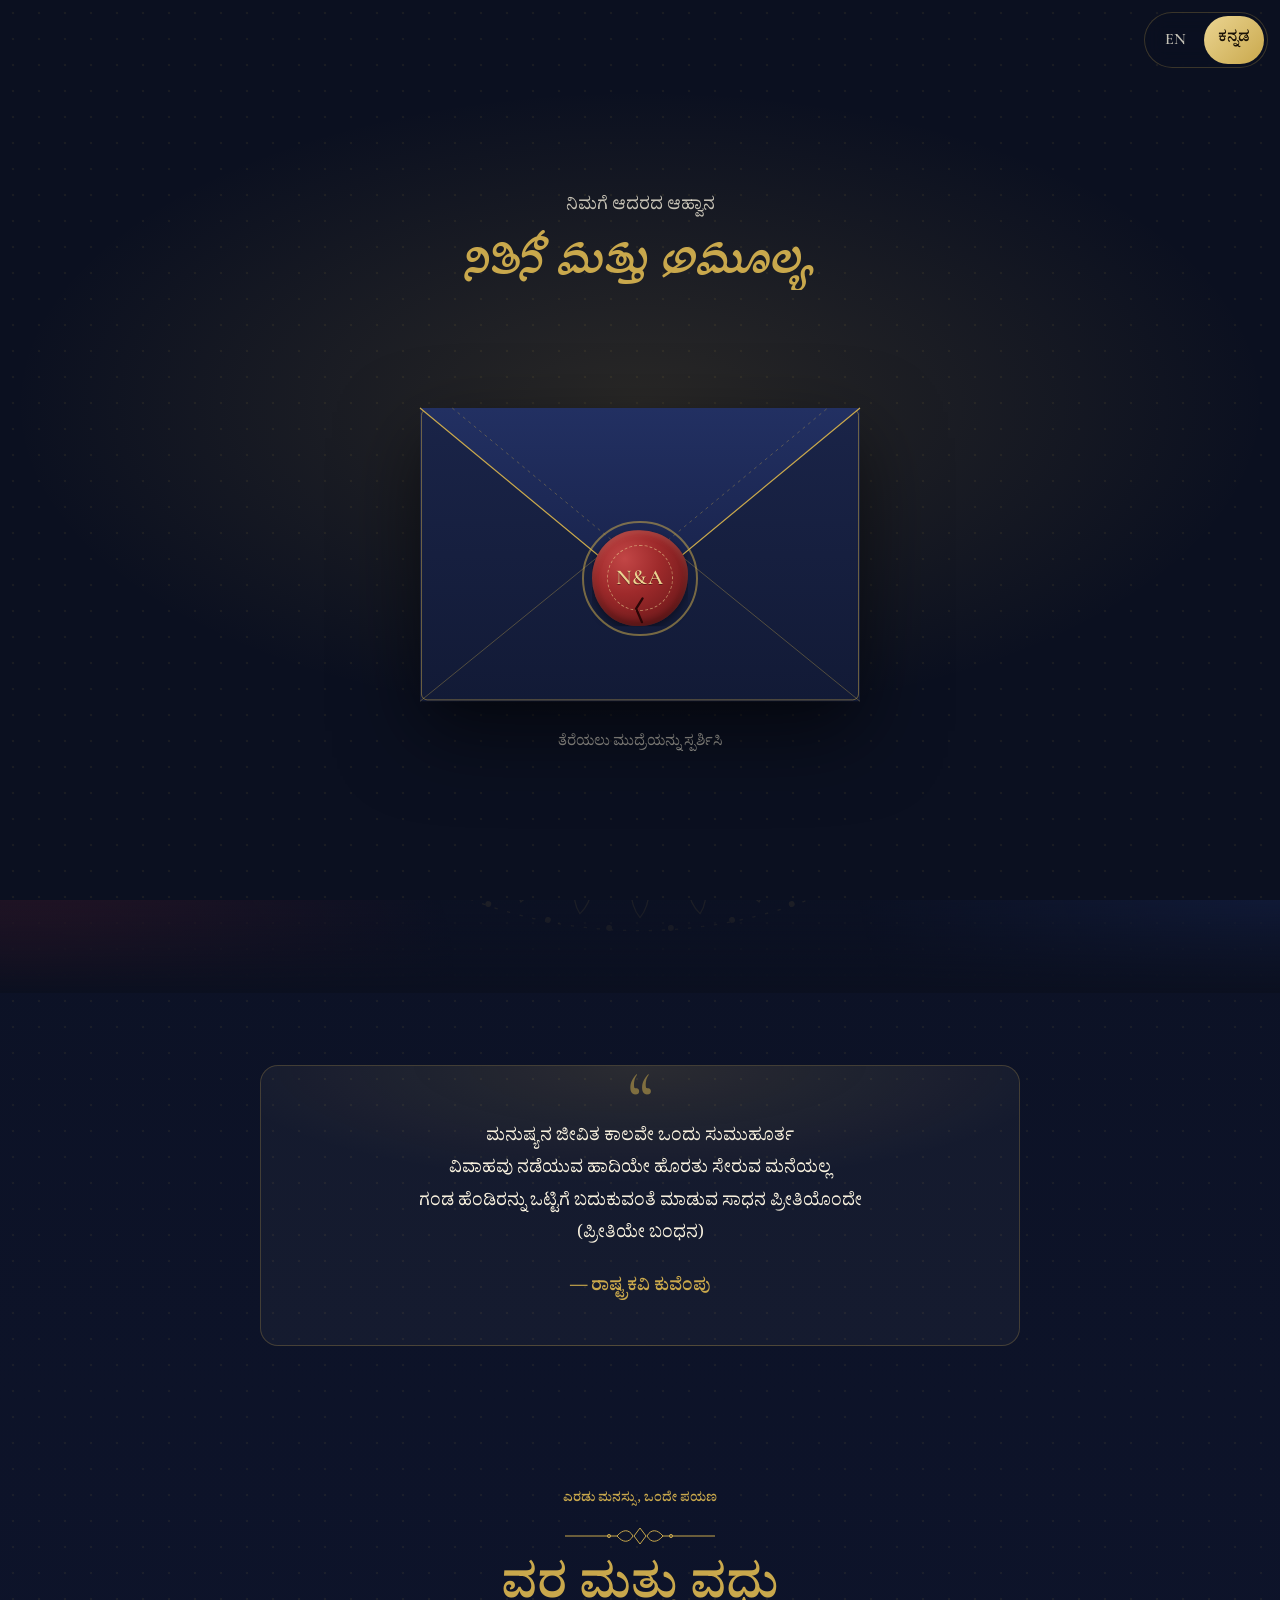
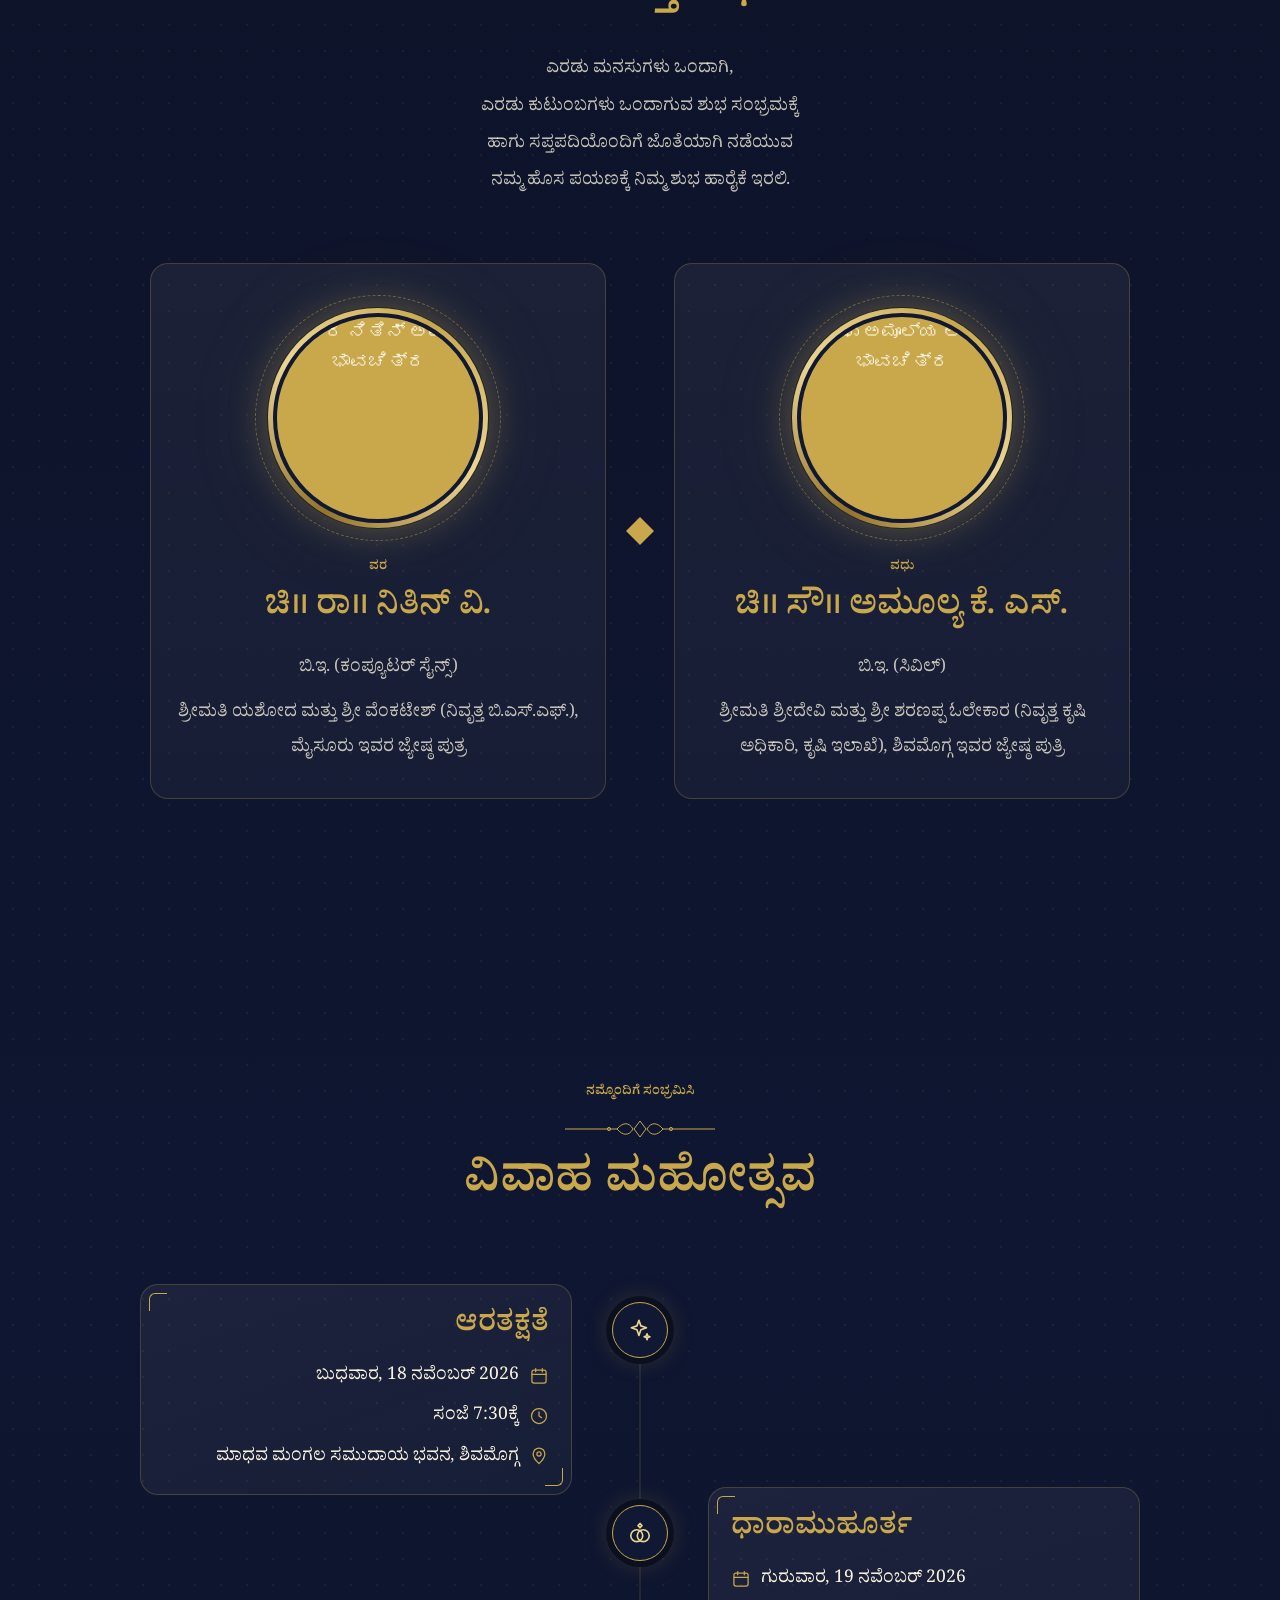
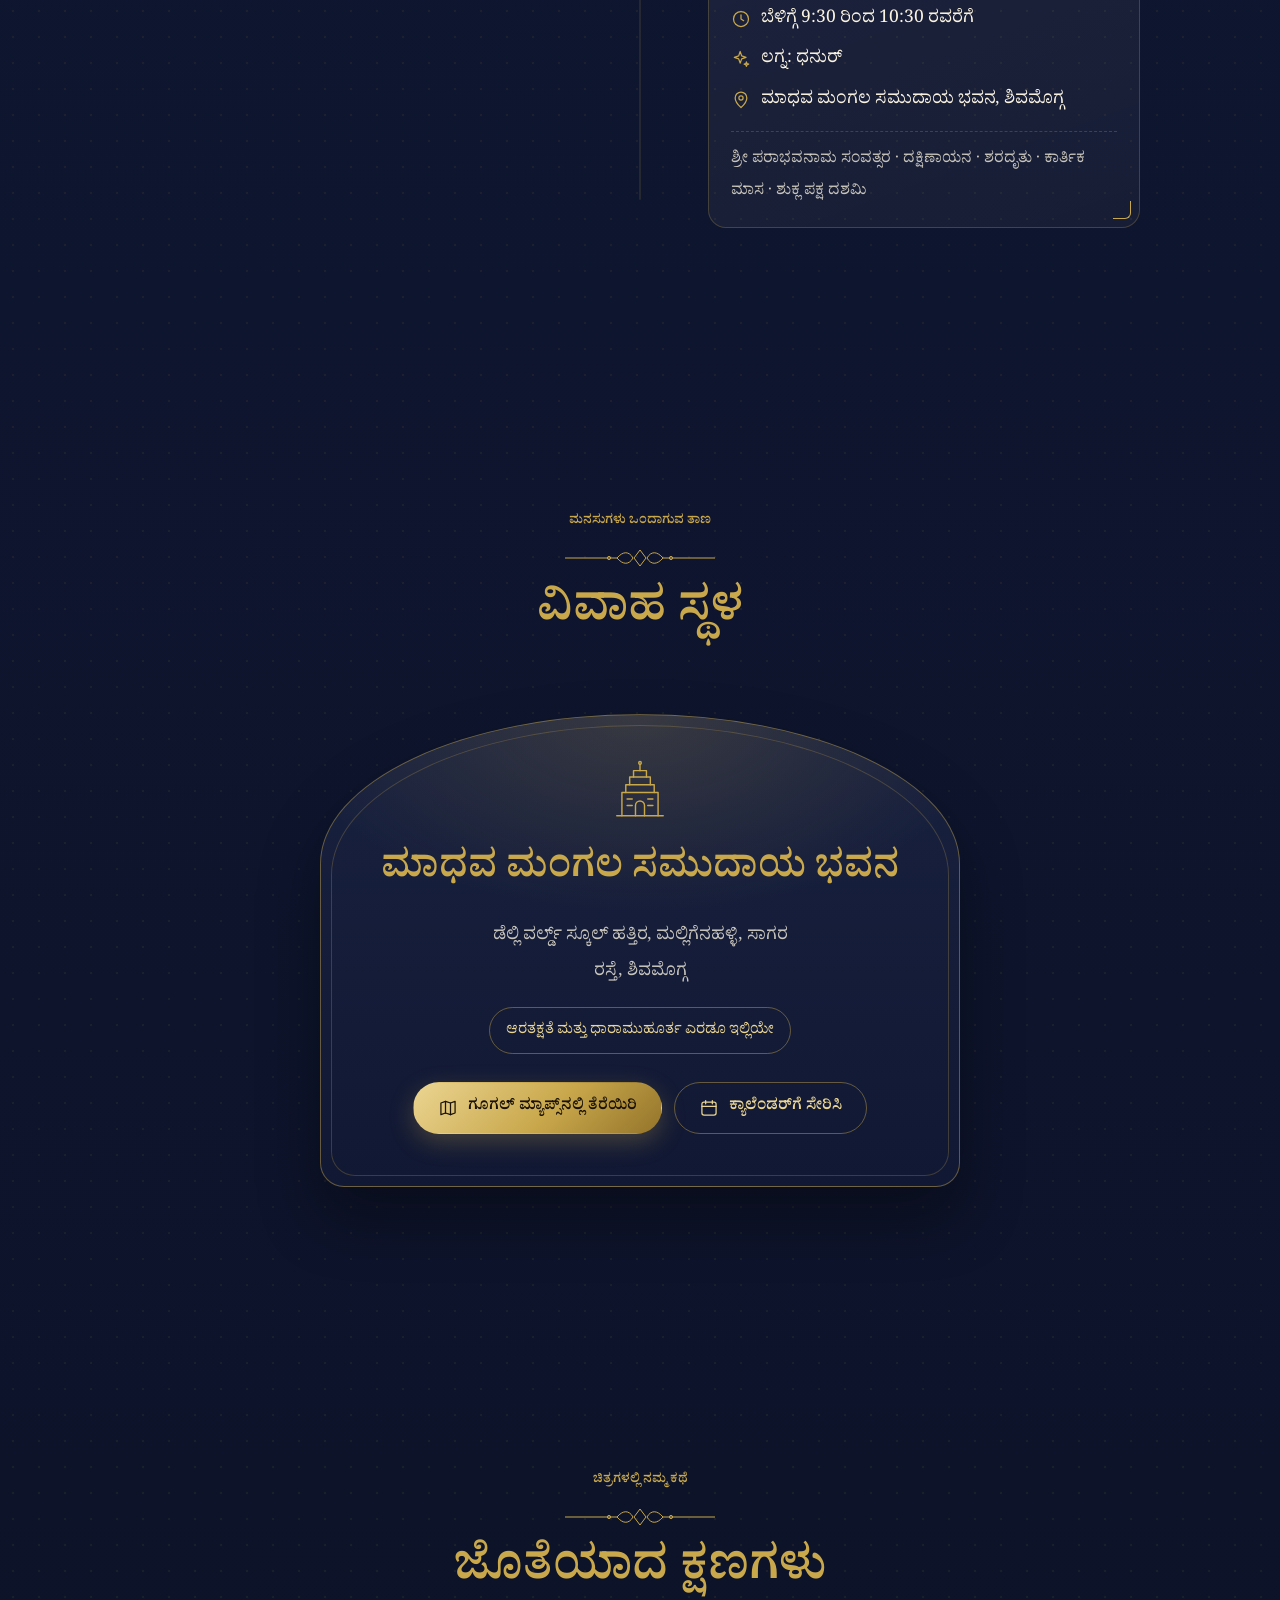
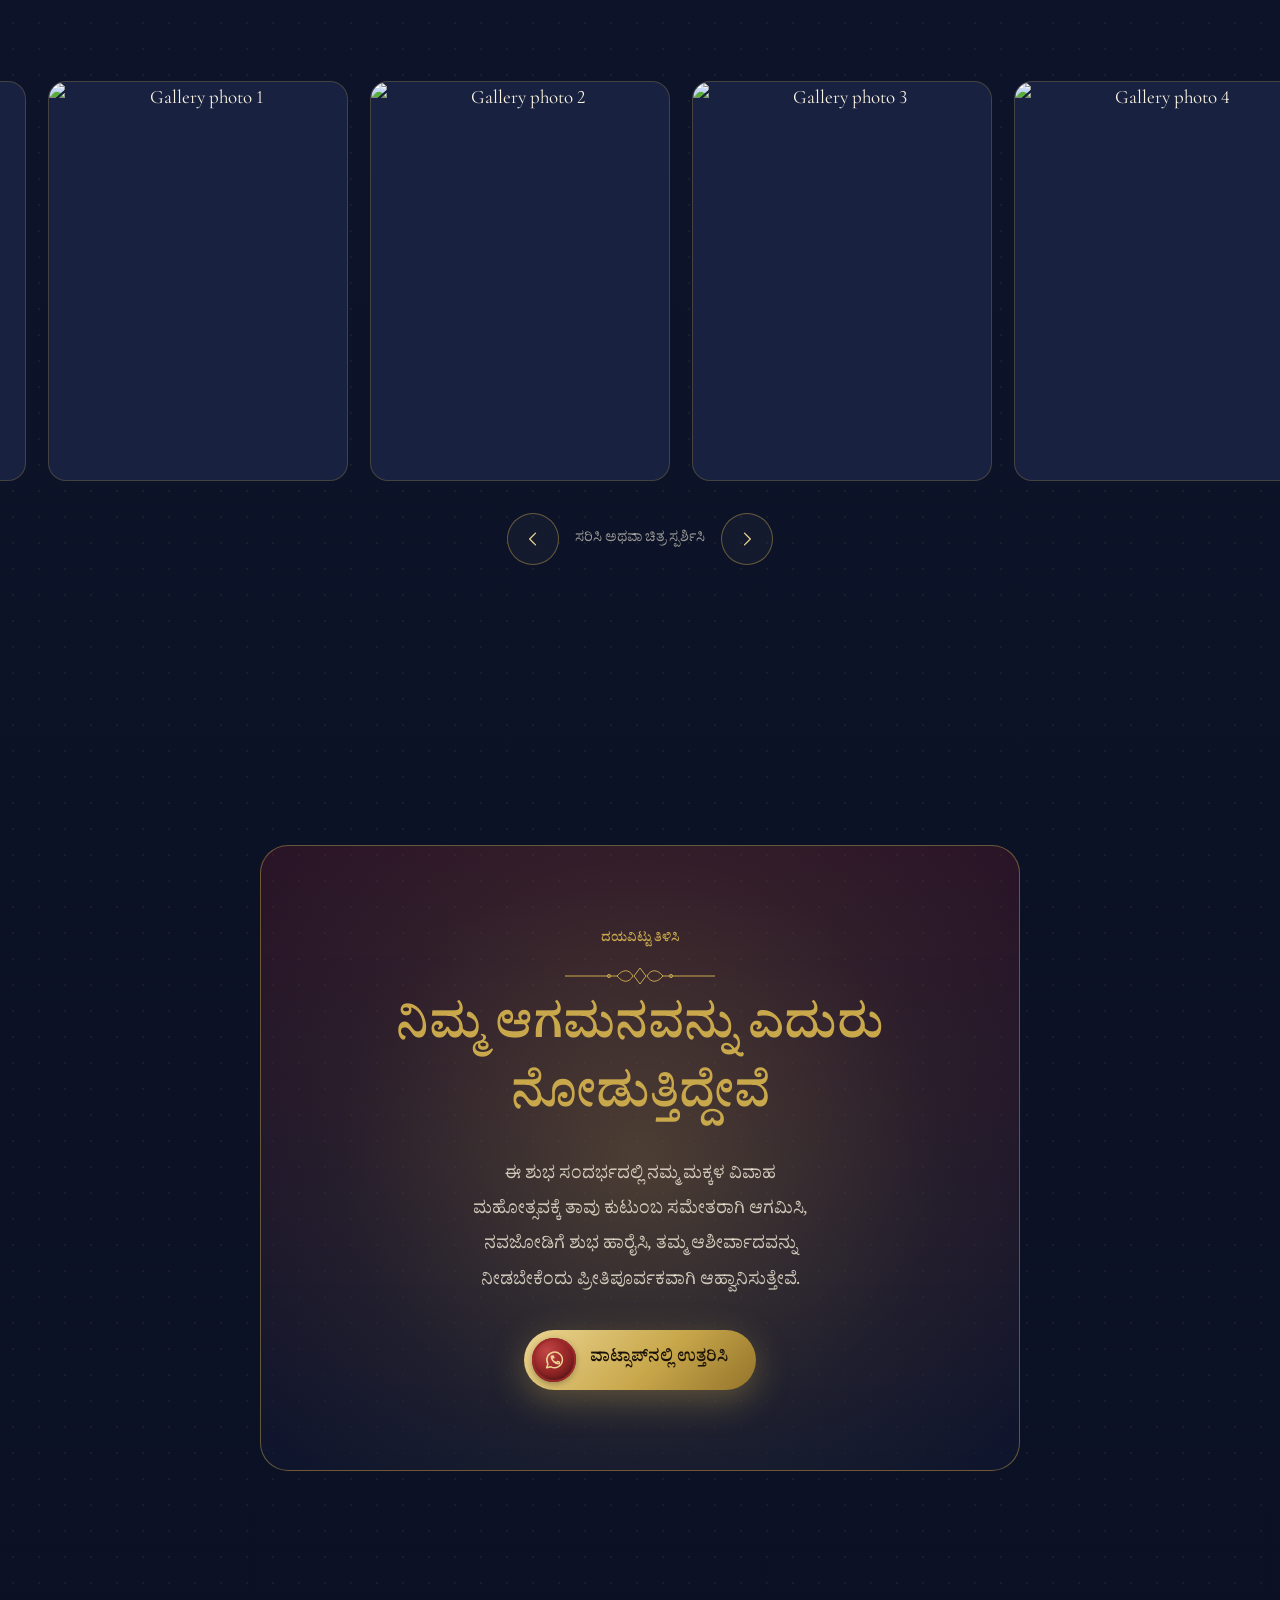
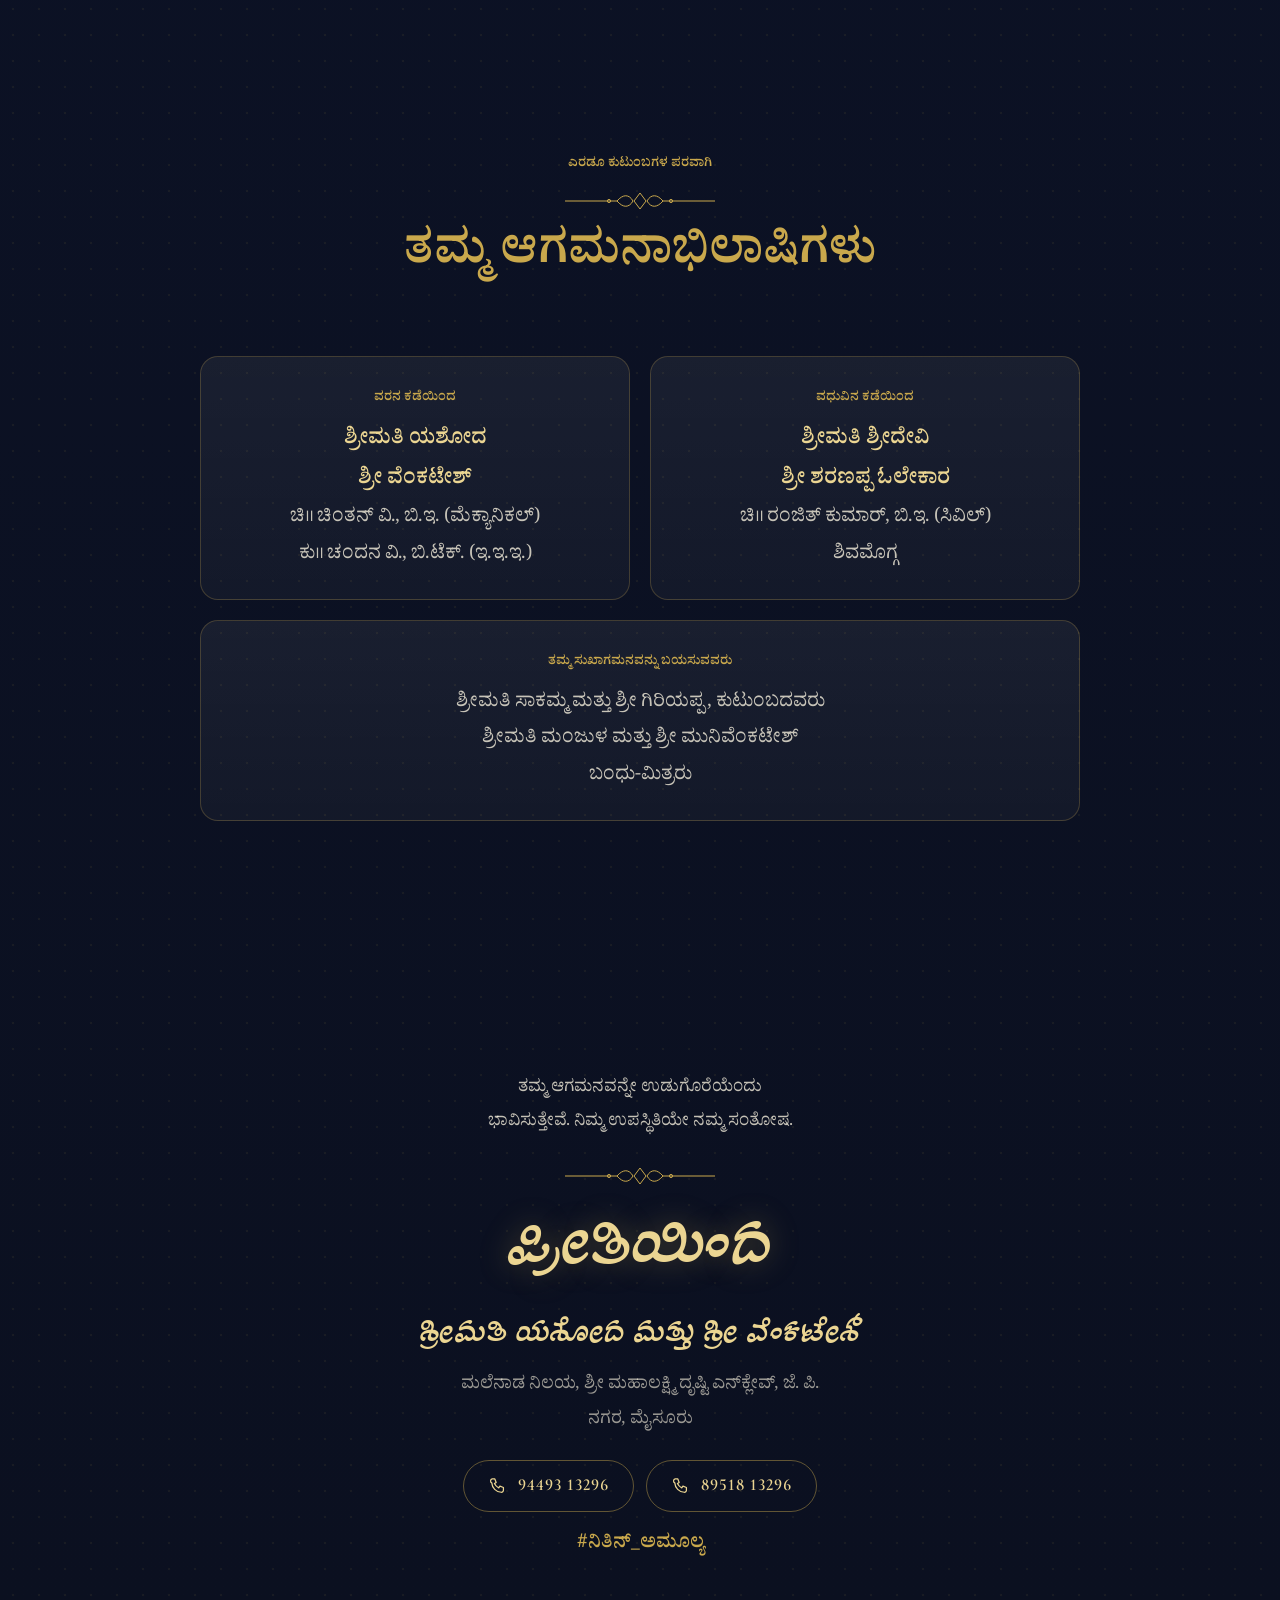
==== index.html @ 34a67eef "Move music control to a round button in the bottom-right corner The centred pill covered page conten" ====
<!doctype html>
<html lang="kn">
<head>
<meta charset="utf-8">
<meta name="viewport" content="width=device-width, initial-scale=1, viewport-fit=cover">
<!-- PLACEHOLDER: couple names in title -->
<title>Nitin V &amp; Amulya K S · Wedding Invitation</title>
<meta name="description" content="Together with our families, we invite you to celebrate the wedding of Nitin V &amp; Amulya K S — Reception on 18 November and Dhaaraa Muhurtha on 19 November 2026 at Madhava Mangala Samudaya Bhavana, Shivamogga.">
<meta name="theme-color" content="#0B1020">
<meta name="color-scheme" content="dark">

<!-- ═══ WhatsApp / social link preview ═══
     Previews only appear when this file is hosted at a public URL (GitHub Pages, Netlify, etc.).
     og:image must be an absolute URL to a JPG/PNG, ideally 1200×630. -->
<!-- PLACEHOLDER: names, date, venue in preview text -->
<meta property="og:type" content="website">
<meta property="og:site_name" content="Nitin &amp; Amulya's Wedding">
<meta property="og:title" content="Nitin V &amp; Amulya K S · Wedding Invitation">
<meta property="og:description" content="ಆರತಕ್ಷತೆ 18-11-2026 · ಧಾರಾಮುಹೂರ್ತ 19-11-2026 · ಮಾಧವ ಮಂಗಲ ಸಮುದಾಯ ಭವನ, ಶಿವಮೊಗ್ಗ. Reception 18 Nov · Muhurtha 19 Nov 2026 · Shivamogga.">
<!-- REPLACE: og_cover.jpg (1200×630) -->
<meta property="og:image" content="https://placehold.co/1200x630/C9A84C/FAF3E0.png?text=Nitin+%26+Amulya%5Cn18-19.11.2026&amp;font=playfair-display">
<meta property="og:image:type" content="image/png">
<meta property="og:image:width" content="1200">
<meta property="og:image:height" content="630">
<meta property="og:image:alt" content="Wedding invitation of Nitin V and Amulya K S">
<meta name="twitter:card" content="summary_large_image">

<link rel="icon" href="data:image/svg+xml,%3Csvg xmlns='http://www.w3.org/2000/svg' viewBox='0 0 64 64'%3E%3Ccircle cx='32' cy='32' r='30' fill='%237A1E2C'/%3E%3Ccircle cx='32' cy='32' r='24' fill='none' stroke='%23C9A84C' stroke-width='2' stroke-dasharray='3 3'/%3E%3Ctext x='32' y='41' font-size='24' text-anchor='middle' fill='%23E9D18A' font-family='Georgia,serif' font-style='italic'%3EN%26A%3C/text%3E%3C/svg%3E">

<link rel="preconnect" href="https://fonts.googleapis.com">
<link rel="preconnect" href="https://fonts.gstatic.com" crossorigin>
<link rel="preconnect" href="https://placehold.co">
<link href="https://fonts.googleapis.com/css2?family=Akaya+Kanadaka&family=Cormorant+Garamond:ital,wght@0,400;0,500;0,600;1,400;1,500&family=Allura&family=Noto+Serif+Kannada:wght@400;600&display=swap" rel="stylesheet">

<script>document.documentElement.classList.add('js');</script>

<style>
/* ═══════════════════════════════════════════════════
   TOKENS
   ═══════════════════════════════════════════════════ */
:root{
  --bg:#0B1020;
  --bg-2:#111833;
  --bg-3:#18213F;
  --surface:rgba(255,255,255,.035);
  --surface-hi:rgba(255,255,255,.06);
  --gold:#C9A84C;
  --gold-hi:#EBD592;
  --gold-lo:#94742A;
  --gold-a12:rgba(201,168,76,.12);
  --gold-a25:rgba(201,168,76,.25);
  --gold-a45:rgba(201,168,76,.45);
  --cream:#FAF3E0;
  --cream-2:rgba(250,243,224,.78);
  --cream-3:rgba(250,243,224,.6);
  --maroon:#7A1E2C;
  --wax:#9E2A2B;
  --ink:#1A1206;

  --f-en:'Cormorant Garamond', 'Times New Roman', serif;
  --f-kn:'Noto Serif Kannada', 'Tunga', serif;
  --f-script:'Allura', 'Cormorant Garamond', cursive;
  --f-kn-deco:'Akaya Kanadaka', 'Noto Serif Kannada', serif;

  --ease:cubic-bezier(.2,.75,.2,1);
  --ease-in:cubic-bezier(.55,0,.75,.2);
  --r-card:18px;
  --gutter:20px;
  --safe-b:env(safe-area-inset-bottom, 0px);
  --safe-t:env(safe-area-inset-top, 0px);

  /* z-index scale */
  --z-petals:60; --z-player:90; --z-overlay:100; --z-lang:120;
}

/* ═══════════════════════════════════════════════════
   BASE
   ═══════════════════════════════════════════════════ */
*,*::before,*::after{box-sizing:border-box}
[hidden]{display:none!important}
html{-webkit-text-size-adjust:100%;scroll-behavior:smooth;overflow-x:hidden}
html.locked,html.locked body{overflow:hidden}
body{
  margin:0;min-height:100vh;overflow-x:hidden;
  font-family:var(--f-en);font-size:1.1875rem;line-height:1.6;color:var(--cream);
  background-color:var(--bg);
  background-image:
    radial-gradient(rgba(201,168,76,.075) 1px, transparent 1.6px),
    linear-gradient(180deg,#0B1020 0%,#0F1631 35%,#0C1226 70%,#0B1020 100%);
  background-size:26px 26px,100% 100%;
  padding-bottom:calc(24px + var(--safe-b));
  font-variant-numeric:lining-nums;
  -webkit-font-smoothing:antialiased;
  touch-action:manipulation;
}
img{display:block;max-width:100%}
a{color:inherit}
button{font:inherit;color:inherit;cursor:pointer;-webkit-tap-highlight-color:transparent}
:focus-visible{outline:2px solid var(--gold-hi);outline-offset:3px;border-radius:6px}
.kn,[lang="kn"]{font-family:var(--f-kn);letter-spacing:0!important;text-transform:none!important}
.sr-only{position:absolute;width:1px;height:1px;padding:0;margin:-1px;overflow:hidden;clip:rect(0 0 0 0);white-space:nowrap;border:0}
.ic{width:20px;height:20px;flex:0 0 auto;stroke:currentColor;fill:none;stroke-width:1.5;stroke-linecap:round;stroke-linejoin:round}

/* Kannada mode: swapped strings use Kannada font, no tracking/uppercase (breaks conjuncts) */
body.lang-kn [data-i18n]{font-family:var(--f-kn);font-style:normal;letter-spacing:0;text-transform:none;font-size:.92em;line-height:1.85}
[data-i18n]{transition:opacity .2s ease}
body.swapping [data-i18n]{opacity:0}

/* One language at a time (no JS → English) */
body:not(.lang-kn) .t-kn,body:not(.lang-kn) .only-kn{display:none!important}
body.lang-kn .t-en,body.lang-kn .only-en{display:none!important}

/* Kannada mode: Kannada text takes the primary heading role */
body.lang-kn .sec-title .t-kn{margin-top:0;font-size:clamp(1.9rem,7vw,3rem);line-height:1.45}
body.lang-kn .ev-title .t-kn{margin-top:0;font-size:clamp(1.5rem,5vw,1.8rem);line-height:1.45}
body.lang-kn .venue-name .t-kn{margin-top:0;font-size:clamp(1.8rem,6.5vw,2.4rem);line-height:1.45}
body.lang-kn .save .t-kn{font-size:clamp(1.25rem,4.5vw,1.5rem);line-height:1.5}
body.lang-kn .p-name .kn{margin:4px 0 0;font-size:clamp(1.7rem,6.5vw,2.1rem);line-height:1.5}
body.lang-kn .family .t-kn{margin-top:0;color:var(--gold-hi)}
body.lang-kn .names .n-kn{
  flex-direction:column;gap:.1em;margin-top:0;font-family:var(--f-kn-deco);font-weight:400;
  font-size:clamp(3rem,13vw,5.2rem);line-height:1.35;
}
body.lang-kn .names .n-kn svg{width:.28em;height:.28em}
.env-title .t2.only-kn{font-family:var(--f-kn-deco);font-size:clamp(2.1rem,8.5vw,3rem);line-height:1.4}
body.lang-kn .c-kn{font-family:var(--f-kn-deco);font-size:26px;font-size:7.4cqw;font-weight:400;line-height:1.4;color:var(--maroon)}
body.lang-kn .sec-title .t-kn,body.lang-kn .ev-title .t-kn,body.lang-kn .venue-name .t-kn,
body.lang-kn .save .t-kn,body.lang-kn .p-name .kn,body.lang-kn .names .n-kn{
  background:linear-gradient(110deg,var(--gold) 0%,var(--gold) 38%,#FFF4CF 50%,var(--gold-hi) 54%,var(--gold) 64%,var(--gold) 100%);
  background-size:260% 100%;-webkit-background-clip:text;background-clip:text;color:transparent;
  animation:sweep 6s ease-in-out infinite;
}
@media (min-width:640px){body.lang-kn .names .n-kn{flex-direction:row;gap:.35em}}

/* Gold shimmer sweep */
.shimmer{
  background:linear-gradient(110deg,var(--gold) 0%,var(--gold) 38%,#FFF4CF 50%,var(--gold-hi) 54%,var(--gold) 64%,var(--gold) 100%);
  background-size:260% 100%;
  -webkit-background-clip:text;background-clip:text;color:transparent;
  animation:sweep 6s ease-in-out infinite;
}
@keyframes sweep{0%{background-position:100% 0}55%,100%{background-position:0% 0}}

/* ═══════════════════════════════════════════════════
   LANGUAGE TOGGLE
   ═══════════════════════════════════════════════════ */
.lang{
  position:fixed;top:calc(12px + var(--safe-t));right:12px;z-index:var(--z-lang);
  display:flex;padding:3px;border-radius:999px;
  background:rgba(11,16,32,.72);border:1px solid var(--gold-a25);
  -webkit-backdrop-filter:blur(10px);backdrop-filter:blur(10px);
}
.lang button{
  min-width:56px;min-height:48px;padding:0 14px;border:0;border-radius:999px;background:transparent;
  color:var(--cream-2);font-size:1rem;font-weight:600;letter-spacing:.06em;
  transition:background .25s var(--ease),color .25s var(--ease);
}
.lang button[lang="kn"]{font-size:.95rem;letter-spacing:0}
.lang button[aria-pressed="true"]{background:linear-gradient(135deg,var(--gold-hi),var(--gold));color:var(--ink)}
.lang button:active{transform:scale(.96)}

/* ═══════════════════════════════════════════════════
   ENVELOPE OVERLAY
   ═══════════════════════════════════════════════════ */
.env-overlay{display:none}
.js .env-overlay{
  position:fixed;inset:0;z-index:var(--z-overlay);
  display:flex;flex-direction:column;align-items:center;justify-content:center;gap:28px;
  padding:calc(80px + var(--safe-t)) 16px calc(32px + var(--safe-b));
  background:
    radial-gradient(70% 50% at 50% 45%,rgba(201,168,76,.16),transparent 70%),
    radial-gradient(rgba(201,168,76,.08) 1px,transparent 1.6px) 0 0/26px 26px,
    var(--bg);
  transition:opacity .9s var(--ease) .15s,visibility 0s linear 1.1s;
}
.env-title{margin:0;text-align:center;transition:opacity .5s ease,transform .6s var(--ease)}
.env-title .t1{display:block;font-style:italic;font-size:clamp(1.25rem,4.6vw,1.6rem);color:var(--cream-2)}
.env-title .t2{display:block;font-family:var(--f-script);font-size:clamp(2.4rem,9vw,3.4rem);line-height:1.25;padding:0 .2em}
.env-hint{margin:0;display:flex;flex-direction:column;align-items:center;gap:2px;color:var(--cream-3);font-size:1rem;letter-spacing:.14em;text-transform:uppercase;transition:opacity .4s ease}
.env-hint .kn{font-size:.9rem}

.env-stage{transition:transform .9s var(--ease),opacity .7s ease}
.envelope{
  position:relative;display:block;padding:0;border:0;background:none;
  width:min(86vw,440px,calc((100svh - 260px) * 1.5));
  min-width:260px;aspect-ratio:3/2;perspective:1400px;container-type:inline-size;
  margin-top:clamp(40px,10vh,110px);
  filter:drop-shadow(0 30px 40px rgba(0,0,0,.55));
}
.envelope:focus-visible{outline-offset:10px}
.env-back{position:absolute;inset:0;border-radius:6px;z-index:0;
  background:linear-gradient(160deg,#141C3A,#0D132A);border:1px solid var(--gold-a45)}
.env-card{
  position:absolute;left:5%;right:5%;top:5%;bottom:6%;z-index:2;border-radius:4px;
  background:
    radial-gradient(120% 80% at 50% 0%,#FFFDF5,transparent 70%),
    repeating-linear-gradient(45deg,rgba(201,168,76,.05) 0 2px,transparent 2px 6px),
    var(--cream);
  color:var(--maroon);box-shadow:0 10px 30px rgba(0,0,0,.35);
  transition:transform 1.1s var(--ease);
}
.card-in{
  position:absolute;inset:6px;border:1px solid var(--gold);outline:1px solid var(--gold-a45);outline-offset:-5px;
  display:flex;flex-direction:column;align-items:center;justify-content:center;gap:1cqw;text-align:center;padding:4cqw;
}
.c-small{font-size:12px;font-size:3.1cqw;color:var(--gold-lo)}
.c-names{font-family:var(--f-script);font-size:34px;font-size:9.4cqw;line-height:1.15;color:var(--maroon)}
.c-kn{font-size:15px;font-size:4.1cqw;font-weight:600;color:#3A2A10}
.c-date{font-size:13px;font-size:3.6cqw;letter-spacing:.32em;color:var(--gold-lo);font-weight:600}

.env-front,.env-flap{position:absolute;left:0;width:100%;pointer-events:none}
.env-front{top:0;height:100%;z-index:3}
.env-flap{top:0;height:62%;z-index:4;transform-origin:50% 0;transition:transform 1s var(--ease),z-index 0s linear .45s}
.env-front svg,.env-flap svg{width:100%;height:100%;display:block;overflow:visible}

.env-seal{
  position:absolute;left:50%;top:58%;z-index:5;width:22%;aspect-ratio:1;max-width:96px;min-width:66px;
  transform:translate(-50%,-50%);
}
.seal-half{
  position:absolute;inset:0;border-radius:48% 52% 50% 46% / 50% 46% 54% 50%;
  background:radial-gradient(circle at 34% 30%,#C24646 0%,var(--wax) 38%,#5A1214 100%);
  box-shadow:inset 0 -4px 8px rgba(0,0,0,.35),inset 0 3px 6px rgba(255,180,160,.25),0 4px 10px rgba(0,0,0,.45);
  display:grid;place-items:center;
  transition:transform .8s var(--ease-in) .28s,opacity .5s ease .5s;
}
.seal-half::before{content:'';position:absolute;inset:16%;border-radius:50%;border:1.5px dashed rgba(235,213,146,.55)}
.seal-half span{font-family:var(--f-en);font-weight:600;letter-spacing:.04em;font-size:19px;font-size:4.8cqw;color:var(--gold-hi);text-shadow:0 1px 0 rgba(0,0,0,.4)}
.seal-l{clip-path:inset(0 50% 0 0)}
.seal-r{clip-path:inset(0 0 0 50%)}
.seal-crack{position:absolute;inset:0;width:100%;height:100%;pointer-events:none;overflow:visible}
.seal-crack path{fill:none;stroke:#2A0607;stroke-width:2.4;stroke-linecap:round;stroke-dasharray:80;stroke-dashoffset:80;transition:stroke-dashoffset .3s ease-out}
.env-seal::after{
  content:'';position:absolute;inset:-10%;border-radius:50%;border:2px solid rgba(201,168,76,.55);
  animation:ring 2.2s ease-out infinite;
}
@keyframes ring{0%{transform:scale(.9);opacity:.9}100%{transform:scale(1.6);opacity:0}}

/* Stage 1 → crack */
.s-crack .env-seal{animation:shake .3s ease-in-out}
.s-crack .env-seal::after{animation:none;opacity:0}
.s-crack .seal-crack path{stroke-dashoffset:0}
.seal-crack{transition:opacity .4s ease .55s}
.s-crack .seal-crack{opacity:0}
.s-crack .seal-l{transform:translate(-55%,18%) rotate(-32deg);opacity:0}
.s-crack .seal-r{transform:translate(55%,22%) rotate(28deg);opacity:0}
.s-crack .env-hint{opacity:0}
@keyframes shake{0%,100%{transform:translate(-50%,-50%)}25%{transform:translate(-53%,-50%) rotate(-4deg)}75%{transform:translate(-47%,-50%) rotate(4deg)}}
/* Stage 2 → flap opens */
.s-open .env-flap{transform:rotateX(180deg);z-index:1}
.s-open .env-title{opacity:0;transform:translateY(-12px)}
/* Stage 3 → card rises */
.s-rise .env-card{transform:translateY(-62%) scale(1.04)}
/* Stage 4 → overlay dissolves */
.s-done .env-stage{transform:scale(1.15) translateY(-6%);opacity:0}
.s-done.env-overlay{opacity:0;visibility:hidden}

/* ═══════════════════════════════════════════════════
   HERO
   ═══════════════════════════════════════════════════ */
.hero{
  position:relative;isolation:isolate;overflow:hidden;
  min-height:100vh;min-height:100svh;display:grid;place-items:center;text-align:center;
  padding:clamp(120px,18vw,170px) var(--gutter) 110px;
}
.hero-bg{position:absolute;inset:0;z-index:-1;pointer-events:none}
.hero-glow{position:absolute;inset:-10%;
  background:
    radial-gradient(55% 42% at 50% 42%,rgba(201,168,76,.2),transparent 70%),
    radial-gradient(40% 35% at 10% 90%,rgba(122,30,44,.4),transparent 70%),
    radial-gradient(40% 35% at 92% 82%,rgba(38,64,140,.35),transparent 70%)}
.stars{position:absolute;inset:0;opacity:.7;animation:twinkle 5s ease-in-out infinite alternate;
  background-image:
    radial-gradient(1.4px 1.4px at 12% 22%,#FFF6DA 50%,transparent 52%),
    radial-gradient(1.2px 1.2px at 82% 16%,#FFF6DA 50%,transparent 52%),
    radial-gradient(1px 1px at 68% 64%,#FFF6DA 50%,transparent 52%),
    radial-gradient(1.6px 1.6px at 24% 74%,#EBD592 50%,transparent 52%),
    radial-gradient(1px 1px at 46% 12%,#FFF6DA 50%,transparent 52%),
    radial-gradient(1.3px 1.3px at 90% 48%,#EBD592 50%,transparent 52%),
    radial-gradient(1px 1px at 6% 52%,#FFF6DA 50%,transparent 52%),
    radial-gradient(1.2px 1.2px at 58% 88%,#FFF6DA 50%,transparent 52%)}
@keyframes twinkle{from{opacity:.35}to{opacity:.85}}
.mandala-wrap{
  --m:min(150vw,980px);
  position:absolute;left:50%;top:46%;width:var(--m);height:var(--m);
  margin-left:calc(var(--m) / -2);margin-top:calc(var(--m) / -2);
}
.mandala{width:100%;height:100%;opacity:.17;animation:spin 200s linear infinite}
.mandala *{fill:none;stroke:var(--gold);stroke-width:.8}
.mandala .dot{fill:var(--gold);stroke:none}
@keyframes spin{to{transform:rotate(360deg)}}
.hero::after{content:'';position:absolute;left:0;right:0;bottom:0;height:160px;z-index:-1;
  background:linear-gradient(transparent,var(--bg))}

.toran{position:absolute;top:0;left:0;width:100%;height:clamp(84px,12vw,140px);z-index:0;pointer-events:none}
.toran .strand{transform-box:fill-box;transform-origin:50% 0;animation:swing 3.6s ease-in-out infinite alternate}
@keyframes swing{from{transform:rotate(-3deg)}to{transform:rotate(3deg)}}

.hero-inner{position:relative;z-index:1;max-width:760px;width:100%}
.invocation{margin:0 0 18px;color:var(--gold);font-size:1rem}
.eyebrow{
  margin:0;color:var(--gold);font-size:.875rem;font-weight:600;letter-spacing:.28em;text-transform:uppercase;
}
.names{margin:14px 0 6px;font-weight:400;line-height:1}
.names .n-en{display:flex;flex-direction:column;align-items:center;font-family:var(--f-script);font-size:clamp(4rem,17vw,8rem);line-height:1.08}
.names .n-en span{padding:0 .18em}
.names .amp{font-size:.55em;line-height:.9;color:var(--cream-2)}
.names .n-kn{display:flex;align-items:center;justify-content:center;gap:.5em;margin-top:14px;font-size:clamp(1.5rem,6vw,2.2rem);font-weight:600;color:var(--gold-hi)}
.names .n-kn svg{width:.55em;height:.55em;fill:var(--gold)}
.hero-sub{margin:14px auto 0;max-width:30ch;color:var(--cream-2);font-style:italic;font-size:clamp(1.15rem,3.8vw,1.4rem)}

.save{margin:34px 0 0;display:flex;flex-direction:column;align-items:center;gap:4px}
.save .t-en{font-size:clamp(1.1rem,4vw,1.35rem);font-weight:600;letter-spacing:.42em;text-transform:uppercase;padding-left:.42em}
.save .t-kn{font-size:1rem;color:var(--cream-2)}

.date-row{margin:18px auto 0;display:grid;grid-template-columns:1fr auto 1fr;align-items:center;gap:clamp(12px,4vw,28px);max-width:440px}
.date-row .side{padding:10px 0;border-top:1px solid var(--gold-a45);border-bottom:1px solid var(--gold-a45);
  font-size:.95rem;letter-spacing:.2em;text-transform:uppercase;color:var(--cream)}
.date-row .day{font-size:clamp(3.4rem,13vw,4.6rem);line-height:1;font-weight:500;color:var(--gold-hi);font-variant-numeric:lining-nums}
.hero-venue{margin:14px 0 0;display:inline-flex;align-items:center;gap:8px;color:var(--cream-2);font-size:1.05rem}
.hero-venue .ic{color:var(--gold)}

.countdown{margin:30px auto 0;display:flex;justify-content:center;gap:clamp(8px,2.5vw,16px);flex-wrap:wrap}
.cd-cell{min-width:clamp(66px,18vw,88px);padding:12px 6px 10px;border-radius:14px;background:var(--surface);border:1px solid var(--gold-a25)}
.cd-num{display:block;font-size:clamp(1.8rem,7vw,2.4rem);line-height:1;font-weight:600;color:var(--gold-hi);font-variant-numeric:lining-nums tabular-nums}
.cd-lbl{display:block;margin-top:6px;font-size:.8rem;letter-spacing:.18em;text-transform:uppercase;color:var(--cream-3)}
.cd-done{margin:30px 0 0;font-style:italic;color:var(--gold-hi);font-size:1.2rem}

.scroll-cue{
  margin:34px auto 0;display:inline-flex;flex-direction:column;align-items:center;gap:2px;min-width:48px;min-height:48px;
  text-decoration:none;color:var(--cream-3);font-size:.8rem;letter-spacing:.24em;text-transform:uppercase;
}
.scroll-cue .ic{width:26px;height:26px;color:var(--gold);animation:bob 1.8s ease-in-out infinite}
@keyframes bob{0%,100%{transform:translateY(0)}50%{transform:translateY(6px)}}

/* Hero entrance after envelope */
.js .h-anim{opacity:0;transform:translateY(26px)}
body.play .h-anim{animation:rise 1.1s var(--ease) forwards;animation-delay:var(--d,0s)}
@keyframes rise{to{opacity:1;transform:none}}

/* ═══════════════════════════════════════════════════
   SECTIONS
   ═══════════════════════════════════════════════════ */
.section{position:relative;max-width:1200px;margin:0 auto;padding:clamp(80px,12vw,140px) var(--gutter)}
.sec-head{text-align:center;margin-bottom:clamp(40px,6vw,64px)}
.orn{display:block;width:150px;height:20px;margin:14px auto 12px;color:var(--gold)}
.orn *{stroke:currentColor;fill:none;stroke-width:1}
.orn .f{fill:currentColor;stroke:none}
.sec-title{margin:0;font-weight:600;line-height:1.1}
.sec-title .t-en{display:inline-block;font-size:clamp(2.3rem,8vw,3.8rem);padding:0 .06em .06em}
.sec-title .t-kn{display:block;margin-top:.45em;font-size:clamp(1.15rem,3.8vw,1.55rem);font-weight:600;color:var(--cream-2);line-height:1.5}

.js .reveal{opacity:0;transform:translateY(40px);transition:opacity .9s var(--ease),transform .9s var(--ease);transition-delay:var(--d,0s)}
.js .reveal.in{opacity:1;transform:none}

/* ─── Couple ─── */
.couple-grid{display:grid;grid-template-columns:1fr;gap:28px;align-items:stretch;max-width:980px;margin:0 auto}
.person{
  text-align:center;padding:36px 24px 32px;border-radius:var(--r-card);
  background:linear-gradient(180deg,var(--surface-hi),var(--surface));border:1px solid var(--gold-a25);
}
.frame{
  position:relative;width:clamp(176px,52vw,220px);aspect-ratio:1;margin:8px auto 26px;border-radius:50%;padding:5px;
  background:conic-gradient(from 210deg,var(--gold-lo),var(--gold-hi),var(--gold),var(--gold-hi),var(--gold-lo));
  box-shadow:0 0 0 1px rgba(0,0,0,.4),0 0 38px rgba(201,168,76,.35),0 0 90px rgba(201,168,76,.12);
}
.frame::after{content:'';position:absolute;inset:-13px;border-radius:50%;border:1px dashed var(--gold-a45);animation:spin 50s linear infinite}
.frame img{width:100%;height:100%;border-radius:50%;object-fit:cover;border:4px solid var(--bg-2);background:var(--gold)}
.role{margin:0;color:var(--gold);font-size:.875rem;font-weight:600;letter-spacing:.28em;text-transform:uppercase}
.p-name{margin:6px 0 0;font-weight:400}
.p-name .script{display:block;font-family:var(--f-script);font-size:clamp(3rem,12vw,3.8rem);line-height:1.2;padding:0 .2em}
.p-name .kn{display:block;font-size:1.3rem;font-weight:600;color:var(--gold-hi);margin-top:2px}
.parents{margin:10px 0 0;font-style:italic;color:var(--cream-2)}
.bio{margin:14px auto 0;max-width:36ch;color:var(--cream-2)}
.couple-amp{display:none}

/* ─── Timeline ─── */
.tl-wrap{position:relative;max-width:1000px;margin:0 auto}
.tl-line{position:absolute;top:28px;bottom:28px;left:27px;width:2px;background:var(--gold-a12);border-radius:2px}
.tl-fill{position:absolute;inset:0;border-radius:2px;background:linear-gradient(var(--gold-hi),var(--gold),var(--gold-lo));transform-origin:50% 0;transform:scaleY(0)}
.timeline{list-style:none;margin:0;padding:0}
.tl-item{position:relative;display:grid;grid-template-columns:56px 1fr;gap:16px;align-items:start}
.tl-item+.tl-item{margin-top:28px}
.tl-dot{
  position:relative;z-index:1;width:56px;height:56px;border-radius:50%;display:grid;place-items:center;
  background:var(--bg-2);border:1.5px solid var(--gold);color:var(--gold-hi);
  box-shadow:0 0 0 6px var(--bg),0 0 26px rgba(201,168,76,.3);
}
.tl-dot .ic{width:26px;height:26px}
.tl-card{
  position:relative;padding:22px 22px 20px;border-radius:var(--r-card);
  background:linear-gradient(160deg,var(--surface-hi),var(--surface));border:1px solid var(--gold-a25);
}
.tl-card::before,.tl-card::after{content:'';position:absolute;width:18px;height:18px;border:1.5px solid var(--gold)}
.tl-card::before{top:8px;left:8px;border-right:0;border-bottom:0;border-top-left-radius:6px}
.tl-card::after{bottom:8px;right:8px;border-left:0;border-top:0;border-bottom-right-radius:6px}
.ev-title{margin:0 0 12px;font-weight:600;line-height:1.15}
.ev-title .t-en{display:block;font-size:clamp(1.8rem,6vw,2.2rem)}
.ev-title .t-kn{display:block;font-size:1.05rem;color:var(--cream-2);margin-top:4px}
.meta{list-style:none;margin:0;padding:0;display:grid;gap:8px}
.meta li{display:flex;align-items:flex-start;gap:10px;color:var(--cream)}
.meta .ic{margin-top:.25em;color:var(--gold)}
.dress{margin:14px 0 0;padding-top:12px;border-top:1px dashed var(--gold-a25);font-style:italic;color:var(--cream-2);font-size:1.05rem}

/* ─── Venue ─── */
.venue-card{
  position:relative;max-width:640px;margin:0 auto;text-align:center;
  padding:clamp(96px,22vw,130px) clamp(22px,6vw,56px) clamp(36px,6vw,52px);
  border-radius:50% 50% 24px 24px / 150px 150px 24px 24px;
  background:
    radial-gradient(80% 60% at 50% 0%,rgba(201,168,76,.18),transparent 70%),
    linear-gradient(180deg,var(--bg-3),var(--bg-2));
  border:1px solid var(--gold-a45);
  box-shadow:0 30px 60px rgba(0,0,0,.35);
}
.venue-card::before{content:'';position:absolute;inset:10px;border-radius:inherit;border:1px solid var(--gold-a25);pointer-events:none}
.venue-icon{position:absolute;top:clamp(30px,7vw,44px);left:50%;transform:translateX(-50%);width:62px;height:62px;color:var(--gold)}
.venue-icon .ic{width:100%;height:100%;stroke-width:1.1}
.venue-name{margin:0;font-weight:600;line-height:1.15}
.venue-name .t-en{display:block;font-size:clamp(2rem,7vw,2.8rem)}
.venue-name .t-kn{display:block;margin-top:6px;font-size:1.2rem;color:var(--cream-2)}
.venue-addr{margin:18px auto 0;max-width:34ch;color:var(--cream-2)}
.venue-note{display:inline-block;margin:18px 0 0;padding:8px 16px;border-radius:999px;border:1px solid var(--gold-a45);color:var(--gold-hi);font-size:1rem}
.btn-row{margin-top:28px;display:flex;flex-wrap:wrap;justify-content:center;gap:12px}
.btn{
  display:inline-flex;align-items:center;justify-content:center;gap:10px;min-height:52px;padding:0 24px;border-radius:999px;
  font-size:1.05rem;font-weight:600;text-decoration:none;letter-spacing:.02em;border:1px solid transparent;
  transition:transform .2s var(--ease),box-shadow .25s var(--ease),background-color .25s;
}
.btn:active{transform:scale(.97)}
.btn-gold{background:linear-gradient(135deg,var(--gold-hi),var(--gold) 55%,var(--gold-lo));color:var(--ink);box-shadow:0 8px 24px rgba(201,168,76,.28)}
.btn-gold:hover{box-shadow:0 10px 32px rgba(201,168,76,.45)}
.btn-ghost{border-color:var(--gold-a45);color:var(--gold-hi);background:transparent}
.btn-ghost:hover{background:var(--gold-a12)}

/* ─── Gallery ─── */
.gallery{padding-left:0;padding-right:0;max-width:none}
.gallery .sec-head{padding:0 var(--gutter)}
.g-viewport{position:relative;max-width:1280px;margin:0 auto}
.g-track{
  display:flex;gap:16px;overflow-x:auto;overscroll-behavior-x:contain;scroll-snap-type:x mandatory;
  padding:8px var(--gutter) 24px;scroll-padding:0 var(--gutter);scrollbar-width:none;
}
.g-track::-webkit-scrollbar{display:none}
.g-slot{
  position:relative;flex:0 0 clamp(220px,68vw,300px);aspect-ratio:3/4;margin:0;border-radius:var(--r-card);overflow:hidden;
  scroll-snap-align:start;background:var(--bg-3);border:1px solid var(--gold-a25);
}
.g-slot::after{
  content:'';position:absolute;inset:0;pointer-events:none;
  background:linear-gradient(100deg,transparent 30%,rgba(235,213,146,.18) 50%,transparent 70%);
  background-size:220% 100%;animation:shimmerLoad 1.4s linear infinite;transition:opacity .4s;
}
.g-slot.loaded::after{opacity:0;animation:none}
.g-slot img{width:100%;height:100%;object-fit:cover;opacity:0;transform:scale(1.04);transition:opacity .7s ease,transform 1.2s var(--ease)}
.g-slot.loaded img{opacity:1;transform:none}
.g-track.auto{scroll-snap-type:none}
.g-open{display:block;width:100%;height:100%;padding:0;border:0;background:none;cursor:zoom-in}
.g-open:focus-visible{outline-offset:-4px;border-radius:var(--r-card)}
.g-open::after{
  content:'';position:absolute;right:12px;bottom:12px;width:40px;height:40px;border-radius:50%;
  background:rgba(11,16,32,.6) url("data:image/svg+xml,%3Csvg xmlns='http://www.w3.org/2000/svg' viewBox='0 0 24 24' fill='none' stroke='%23EBD592' stroke-width='1.6' stroke-linecap='round'%3E%3Cpath d='M14 4h6v6M10 20H4v-6M20 4l-7 7M4 20l7-7'/%3E%3C/svg%3E") center/18px no-repeat;
  border:1px solid var(--gold-a45);opacity:.85;transition:opacity .25s,transform .25s var(--ease);
}
@media (hover:hover){
  .g-open::after{opacity:0;transform:scale(.85)}
  .g-open:hover::after,.g-open:focus-visible::after{opacity:1;transform:none}
  .g-slot.loaded .g-open:hover img{transform:scale(1.04)}
}

/* ─── Lightbox ─── */
html.lb-lock,html.lb-lock body{overflow:hidden}
.lb{position:fixed;inset:0;width:100%;height:100%;max-width:none;max-height:none;margin:0;padding:0;border:0;background:transparent;color:var(--cream);overflow:hidden}
.lb::backdrop{background:rgba(5,8,18,.92);-webkit-backdrop-filter:blur(6px);backdrop-filter:blur(6px)}
.lb[open]{animation:lbIn .35s var(--ease)}
.lb[open]::backdrop{animation:lbFade .35s ease}
@keyframes lbIn{from{opacity:0;transform:scale(.94)}}
@keyframes lbFade{from{opacity:0}}
.lb-stage{position:absolute;inset:0;display:flex;align-items:center;justify-content:center;padding:calc(72px + var(--safe-t)) 16px calc(96px + var(--safe-b));touch-action:pan-y}
.lb-img{
  max-width:min(100%,900px);max-height:calc(100vh - 190px);max-height:calc(100svh - 190px);width:auto;height:auto;
  border-radius:14px;border:1px solid var(--gold-a45);background:var(--bg-3);
  box-shadow:0 0 0 6px rgba(201,168,76,.08),0 30px 80px rgba(0,0,0,.6);
  user-select:none;-webkit-user-drag:none;transition:opacity .18s ease,transform .3s var(--ease);
}
.lb-img.swap{opacity:0;transform:scale(.97)}
.lb-btn{width:52px;height:52px;border-radius:50%;display:grid;place-items:center;border:1px solid var(--gold-a45);background:rgba(17,24,51,.8);color:var(--gold-hi);transition:background-color .25s}
.lb-btn:hover{background:var(--gold-a25)}
.lb-btn:active{transform:scale(.94)}
.lb-close{position:absolute;top:calc(12px + var(--safe-t));right:12px}
.lb-bar{position:absolute;left:0;right:0;bottom:calc(20px + var(--safe-b));display:flex;justify-content:center;align-items:center;gap:20px}
.lb-count{min-width:64px;text-align:center;letter-spacing:.2em;color:var(--cream-2);font-variant-numeric:lining-nums tabular-nums}
@keyframes shimmerLoad{from{background-position:120% 0}to{background-position:-120% 0}}
.g-nav{display:flex;justify-content:center;align-items:center;gap:16px;margin-top:8px}
.g-btn{width:52px;height:52px;border-radius:50%;display:grid;place-items:center;border:1px solid var(--gold-a45);background:var(--surface);color:var(--gold-hi);transition:opacity .25s,background-color .25s}
.g-btn:hover{background:var(--gold-a12)}
.g-btn:disabled{opacity:.38;cursor:default}
.g-hint{color:var(--cream-3);font-size:.95rem;font-style:italic}

/* ─── RSVP ─── */
.rsvp-card{
  position:relative;isolation:isolate;overflow:hidden;max-width:760px;margin:0 auto;text-align:center;
  padding:clamp(48px,9vw,80px) clamp(22px,6vw,56px);border-radius:28px;
  background:linear-gradient(180deg,rgba(122,30,44,.28),rgba(17,24,51,.6));border:1px solid var(--gold-a45);
}
.rsvp-card::before{
  content:'';position:absolute;left:50%;top:50%;width:140%;aspect-ratio:1;z-index:-1;
  transform:translate(-50%,-50%);
  background:radial-gradient(circle,rgba(201,168,76,.28),rgba(201,168,76,.06) 40%,transparent 62%);
  animation:glow 4.5s ease-in-out infinite alternate;
}
@keyframes glow{from{opacity:.55;transform:translate(-50%,-50%) scale(.9)}to{opacity:1;transform:translate(-50%,-50%) scale(1.05)}}
.rsvp-text{margin:0 auto;max-width:40ch;color:var(--cream-2)}
.btn-seal{
  margin-top:32px;display:inline-flex;align-items:center;gap:14px;min-height:60px;padding:8px 28px 8px 8px;border-radius:999px;
  background:linear-gradient(135deg,var(--gold-hi),var(--gold) 55%,var(--gold-lo));color:var(--ink);
  font-size:1.15rem;font-weight:600;text-decoration:none;box-shadow:0 10px 34px rgba(201,168,76,.35);
  transition:transform .2s var(--ease),box-shadow .25s var(--ease);
}
.btn-seal:hover{box-shadow:0 12px 44px rgba(201,168,76,.55)}
.btn-seal:active{transform:scale(.97)}
.seal-dot{
  position:relative;width:44px;height:44px;flex:0 0 auto;border-radius:48% 52% 50% 46% / 50% 46% 54% 50%;display:grid;place-items:center;
  background:radial-gradient(circle at 34% 30%,#C24646,var(--wax) 40%,#5A1214);color:var(--gold-hi);
  box-shadow:inset 0 -3px 6px rgba(0,0,0,.35),0 2px 6px rgba(0,0,0,.3);
}
.seal-dot::before,.seal-dot::after{content:'';position:absolute;inset:0;border-radius:50%;border:2px solid rgba(158,42,43,.75);animation:sealPulse 2.4s ease-out infinite}
.seal-dot::after{animation-delay:1.2s}
@keyframes sealPulse{0%{transform:scale(1);opacity:.85}100%{transform:scale(2.1);opacity:0}}
.seal-dot .ic{width:22px;height:22px;stroke-width:1.6}

/* ─── Verse (Kuvempu) ─── */
.verse-sec{padding-top:clamp(40px,7vw,72px);padding-bottom:0}
.verse{
  position:relative;max-width:760px;margin:0 auto;text-align:center;
  padding:clamp(40px,7vw,56px) clamp(20px,5vw,44px) clamp(28px,5vw,40px);border-radius:var(--r-card);
  background:radial-gradient(80% 60% at 50% 0%,rgba(201,168,76,.12),transparent 70%),var(--surface);
  border:1px solid var(--gold-a25);
}
.verse::before{content:'\201C';position:absolute;top:-6px;left:50%;transform:translateX(-50%);font-size:5rem;line-height:1;color:var(--gold);opacity:.55}
.verse blockquote{margin:0}
.verse p{margin:0;white-space:pre-line;font-style:italic;font-size:clamp(1.15rem,3.6vw,1.4rem);line-height:1.75;color:var(--cream)}
.verse figcaption{margin-top:18px;color:var(--gold);font-weight:600;letter-spacing:.06em}
.poem{margin:22px auto 0;max-width:46ch;white-space:pre-line;font-style:italic;line-height:1.8;color:var(--cream-2)}
.blessing{max-width:34ch;margin-left:auto;margin-right:auto;line-height:1.7}

/* ─── Families ─── */
.hosts-grid{display:grid;grid-template-columns:1fr;gap:20px;max-width:880px;margin:0 auto}
.host-card{
  text-align:center;padding:28px 22px;border-radius:var(--r-card);
  background:linear-gradient(180deg,var(--surface-hi),var(--surface));border:1px solid var(--gold-a25);
}
.host-title{margin:0 0 14px;color:var(--gold);font-size:.875rem;font-weight:600;letter-spacing:.24em;text-transform:uppercase}
.host-list{list-style:none;margin:0;padding:0;display:grid;gap:6px;color:var(--cream-2)}
.host-list .em{color:var(--gold-hi);font-weight:600;font-size:1.1em}
.wishers{max-width:880px;margin:20px auto 0}
@media (min-width:768px){.hosts-grid{grid-template-columns:1fr 1fr}}

/* ─── Footer ─── */
.footer{position:relative;text-align:center;padding:clamp(70px,10vw,110px) var(--gutter) 40px;max-width:900px;margin:0 auto}
.footer .with{display:block;font-family:var(--f-script);font-size:clamp(2.6rem,10vw,3.6rem);line-height:1.2;padding:0 .2em}
.footer .with-kn{display:block;margin-top:4px;font-family:var(--f-kn-deco);font-size:clamp(2.6rem,11vw,4rem);line-height:1.35;color:var(--gold-hi);text-shadow:0 0 30px rgba(201,168,76,.35)}
.family{margin:22px 0 0}
.family .t-en{display:block;font-size:clamp(1.5rem,5vw,1.9rem);font-weight:600}
.family .t-kn{display:block;margin-top:6px;font-family:var(--f-kn-deco);font-size:clamp(1.5rem,5.5vw,2rem);color:var(--cream-2)}
.footer-note{margin:0 auto 26px;max-width:40ch;color:var(--cream-2);font-style:italic;font-size:1.15rem}
.footer-addr{margin:10px auto 0;max-width:40ch;color:var(--cream-3)}
.contact-row{margin-top:22px;display:flex;flex-wrap:wrap;justify-content:center;gap:12px}
.contact-row .btn{font-variant-numeric:lining-nums;letter-spacing:.06em}
.hashtag{display:inline-block;margin-top:18px;color:var(--gold);letter-spacing:.12em;font-weight:600}

/* ═══════════════════════════════════════════════════
   MUSIC
   ═══════════════════════════════════════════════════ */
.player{
  position:fixed;right:calc(16px + env(safe-area-inset-right, 0px));bottom:calc(16px + var(--safe-b));z-index:var(--z-player);
  width:60px;height:60px;display:grid;place-items:center;border-radius:50%;
  background:rgba(12,17,36,.82);border:1px solid var(--gold-a45);
  -webkit-backdrop-filter:blur(14px);backdrop-filter:blur(14px);box-shadow:0 10px 26px rgba(0,0,0,.45);
  transition:transform .6s var(--ease),opacity .6s ease;
}
/* spinning dashed ring while music plays */
.player::before{
  content:'';position:absolute;inset:-6px;border-radius:50%;border:1.5px dashed var(--gold);
  opacity:0;transition:opacity .4s ease;pointer-events:none;
}
.player.playing::before{opacity:.8;animation:spin 8s linear infinite}
html.locked .player{transform:translateY(140%);opacity:0}
.p-btn{
  width:48px;height:48px;flex:0 0 auto;border-radius:50%;border:0;display:grid;place-items:center;
  background:linear-gradient(135deg,var(--gold-hi),var(--gold) 60%,var(--gold-lo));color:var(--ink);
}
.p-btn:active{transform:scale(.94)}
.p-btn .ic{width:20px;height:20px;fill:currentColor;stroke:none}
.p-btn .i-pause{display:none}
.player.playing .p-btn .i-play{display:none}
.player.playing .p-btn .i-pause{display:block}

.music-prompt{
  position:fixed;right:calc(16px + env(safe-area-inset-right, 0px));bottom:calc(92px + var(--safe-b));z-index:var(--z-player);
  display:inline-flex;align-items:center;gap:10px;min-height:48px;padding:0 20px;border-radius:999px;
  border:1px solid var(--gold-a45);background:rgba(122,30,44,.9);color:var(--cream);font-size:1rem;font-weight:600;
  box-shadow:0 10px 26px rgba(0,0,0,.4);white-space:nowrap;
  transform:translateY(16px);opacity:0;visibility:hidden;
  transition:transform .45s var(--ease),opacity .35s ease,visibility 0s linear .45s;
}
/* little pointer toward the button */
.music-prompt::after{content:'';position:absolute;right:24px;bottom:-6px;width:10px;height:10px;background:inherit;border-right:1px solid var(--gold-a45);border-bottom:1px solid var(--gold-a45);transform:rotate(45deg)}
.music-prompt.show{transform:none;opacity:1;visibility:visible;transition:transform .45s var(--ease),opacity .35s ease;animation:nudge 2.4s ease-in-out .6s infinite}
.music-prompt .ic{color:var(--gold-hi)}
@keyframes nudge{0%,100%{transform:none}50%{transform:translateY(-5px)}}

/* ═══════════════════════════════════════════════════
   PETALS
   ═══════════════════════════════════════════════════ */
#petals{position:fixed;inset:0;width:100%;height:100%;z-index:var(--z-petals);pointer-events:none}

/* ═══════════════════════════════════════════════════
   BREAKPOINTS  (mobile-first: 375 → 640 → 768 → 1024 → 1440)
   ═══════════════════════════════════════════════════ */
@media (max-width:359px){
  :root{--gutter:16px}
  .countdown{gap:6px}
  .cd-cell{min-width:62px}
}
@media (min-width:640px){
  .names .amp{font-size:.6em;padding:0 .05em}
}
@media (min-width:768px){
  :root{--gutter:32px}
  .couple-grid{grid-template-columns:minmax(0,1fr) auto minmax(0,1fr);gap:20px}
  .couple-amp svg{width:28px;height:28px;fill:var(--gold)}
  .couple-amp{display:block;justify-self:center;align-self:center;font-family:var(--f-script);font-size:5rem;line-height:1;color:var(--gold);opacity:.8}
  .g-track{gap:22px}
}
@media (min-width:1024px){
  .tl-line{left:50%;margin-left:-1px}
  .tl-item{grid-template-columns:1fr 72px 1fr;gap:32px}
  .tl-item+.tl-item{margin-top:-8px}
  .tl-dot{grid-column:2;grid-row:1;justify-self:center;margin-top:18px}
  .tl-item:nth-child(odd) .tl-card{grid-column:1;grid-row:1;text-align:right}
  .tl-item:nth-child(odd) .meta li{flex-direction:row-reverse}
  .tl-item:nth-child(even) .tl-card{grid-column:3;grid-row:1}
  .g-track{padding-left:48px;padding-right:48px;scroll-padding:0 48px}
}
@media (min-width:1440px){
  body{font-size:1.25rem}
  .g-slot{flex-basis:320px}
}
@media (orientation:landscape) and (max-height:500px){
  .js .env-overlay{gap:14px;padding-top:calc(64px + var(--safe-t))}
  .env-title .t2{font-size:2.2rem}
  .envelope{margin-top:24px}
  .hero{min-height:auto}
}
@media (hover:hover){
  .person,.tl-card{transition:transform .35s var(--ease),border-color .35s}
  .person:hover,.tl-card:hover{transform:translateY(-4px);border-color:var(--gold-a45)}
}

/* ═══════════════════════════════════════════════════
   REDUCED MOTION
   ═══════════════════════════════════════════════════ */
@media (prefers-reduced-motion:reduce){
  html{scroll-behavior:auto}
  *,*::before,*::after{animation-duration:.01ms!important;animation-iteration-count:1!important;transition-duration:.01ms!important;transition-delay:0s!important}
  .shimmer{background-position:50% 0}
  .js .reveal{opacity:1;transform:none}
  .tl-fill{transform:scaleY(1)!important}
  #petals{display:none}
}
</style>
</head>

<body>
<script>/* apply language before first paint; Kannada is the default */
try { if (localStorage.getItem('invite-lang') !== 'en') document.body.classList.add('lang-kn'); }
catch (e) { document.body.classList.add('lang-kn'); }</script>
<a class="sr-only" href="#home" data-i18n="skipLink">Skip to invitation</a>

<!-- ═══ SVG SPRITE (icons + ornaments) ═══ -->
<svg width="0" height="0" style="position:absolute" aria-hidden="true">
  <defs>
    <symbol id="i-pin" viewBox="0 0 24 24"><path d="M12 21s-7-6.2-7-11.5a7 7 0 0 1 14 0C19 14.8 12 21 12 21z"/><circle cx="12" cy="9.5" r="2.5"/></symbol>
    <symbol id="i-clock" viewBox="0 0 24 24"><circle cx="12" cy="12" r="9"/><path d="M12 7v5l3.2 2"/></symbol>
    <symbol id="i-cal" viewBox="0 0 24 24"><rect x="3.5" y="5" width="17" height="15.5" rx="2.5"/><path d="M3.5 10h17M8 3v4M16 3v4"/></symbol>
    <symbol id="i-play" viewBox="0 0 24 24"><path d="M8 5.2v13.6a.8.8 0 0 0 1.2.7l10.6-6.8a.8.8 0 0 0 0-1.4L9.2 4.5A.8.8 0 0 0 8 5.2z"/></symbol>
    <symbol id="i-pause" viewBox="0 0 24 24"><rect x="6" y="5" width="4.2" height="14" rx="1.2"/><rect x="13.8" y="5" width="4.2" height="14" rx="1.2"/></symbol>
    <symbol id="i-music" viewBox="0 0 24 24"><path d="M9 18V6l11-2v12"/><circle cx="6.5" cy="18" r="2.5"/><circle cx="17.5" cy="16" r="2.5"/></symbol>
    <symbol id="i-down" viewBox="0 0 24 24"><path d="M6 9l6 6 6-6"/></symbol>
    <symbol id="i-phone" viewBox="0 0 24 24"><path d="M5 3.5h3.2l1.6 4.2-2.1 1.4a11 11 0 0 0 5.2 5.2l1.4-2.1 4.2 1.6V17a2.5 2.5 0 0 1-2.7 2.5C9.6 19 5 14.4 4.5 8.2A2.5 2.5 0 0 1 5 3.5z"/></symbol>
    <symbol id="i-close" viewBox="0 0 24 24"><path d="M6 6l12 12M18 6 6 18"/></symbol>
    <symbol id="i-left" viewBox="0 0 24 24"><path d="M15 5l-7 7 7 7"/></symbol>
    <symbol id="i-right" viewBox="0 0 24 24"><path d="M9 5l7 7-7 7"/></symbol>
    <symbol id="i-map" viewBox="0 0 24 24"><path d="M9 4 3.5 6v14L9 18l6 2 5.5-2V4L15 6z"/><path d="M9 4v14M15 6v14"/></symbol>
    <symbol id="i-leaf" viewBox="0 0 24 24"><path d="M5 19C5 10.5 10.5 4.6 20 4c-.6 9.6-6.5 15-15 15z"/><path d="M5 19l9.5-9.5M9 15h3.5M11.5 12.5V9"/></symbol>
    <symbol id="i-bowl" viewBox="0 0 24 24"><path d="M3 11.5h18a9 9 0 0 1-18 0z"/><path d="M7.5 11.5c.3-2.8 2-4.8 4.5-6 2.5 1.2 4.2 3.2 4.5 6"/><path d="M12 5.5V3"/></symbol>
    <symbol id="i-rings" viewBox="0 0 24 24"><circle cx="9" cy="14.5" r="5.5"/><circle cx="15" cy="14.5" r="5.5"/><path d="M12 3.2l1.8 2-1.8 2-1.8-2z"/></symbol>
    <symbol id="i-sparkle" viewBox="0 0 24 24"><path d="M11 3l1.8 5.2L18 10l-5.2 1.8L11 17l-1.8-5.2L4 10l5.2-1.8z"/><path d="M18.5 15.5l.7 2 2 .7-2 .7-.7 2-.7-2-2-.7 2-.7z"/></symbol>
    <symbol id="i-chat" viewBox="0 0 24 24"><path d="M4 20.5l1.4-4.2A8.5 8.5 0 1 1 8.7 19.4z"/><path d="M9 8.6c.3 3.1 2.9 5.8 6 6.2l1-1.3 2 .9-.4 1.8c-4.3.3-8.6-4-8.4-8.3l1.8-.4.9 2z"/></symbol>
    <symbol id="i-temple" viewBox="0 0 48 48"><path d="M6 44h36"/><path d="M10 44V26h28v18"/><path d="M13 26v-6h22v6"/><path d="M16 20v-6h16v6"/><path d="M19 14V9h10v5"/><path d="M24 9V4"/><circle cx="24" cy="3" r="1"/><path d="M20.5 44v-8a3.5 3.5 0 0 1 7 0v8"/><path d="M14 31h4M30 31h4M14 36h4M30 36h4"/></symbol>
    <symbol id="i-diamond" viewBox="0 0 10 10"><path d="M5 0l5 5-5 5-5-5z"/></symbol>
    <symbol id="orn" viewBox="0 0 150 20">
      <path d="M0 10h52M98 10h52"/><path d="M52 10c6-7 12-7 16 0-4 7-10 7-16 0z"/><path d="M98 10c-6-7-12-7-16 0 4 7 10 7 16 0z"/>
      <path class="f" d="M75 2l6 8-6 8-6-8z"/><circle class="f" cx="44" cy="10" r="1.6"/><circle class="f" cx="106" cy="10" r="1.6"/>
    </symbol>
  </defs>
</svg>

<!-- ═══ LANGUAGE TOGGLE ═══ -->
<div class="lang" role="group" aria-label="Language / ಭಾಷೆ">
  <button type="button" data-lang="en" aria-pressed="true">EN</button>
  <button type="button" data-lang="kn" lang="kn" aria-pressed="false">ಕನ್ನಡ</button>
</div>

<!-- ═══ ENVELOPE INTRO ═══ -->
<div class="env-overlay" id="envelope">
  <p class="env-title">
    <span class="t1" data-i18n="envInvited">You are cordially invited</span>
    <!-- PLACEHOLDER: couple names -->
    <span class="t2 shimmer only-en">Nitin &amp; Amulya</span>
    <span class="t2 shimmer only-kn" lang="kn">ನಿತಿನ್ ಮತ್ತು ಅಮೂಲ್ಯ</span>
  </p>
  <div class="env-stage">
    <button type="button" class="envelope" id="envBtn" aria-label="Open the invitation">
      <span class="env-back"></span>
      <span class="env-card">
        <span class="card-in">
          <span class="c-small only-en">Shubha Vivaha</span>
          <span class="c-small kn only-kn" lang="kn">॥ ಶುಭ ವಿವಾಹ ॥</span>
          <!-- PLACEHOLDER: couple names + date -->
          <span class="c-names only-en">Nitin &amp; Amulya</span>
          <span class="c-kn kn only-kn" lang="kn">ನಿತಿನ್ · ಅಮೂಲ್ಯ</span>
          <span class="c-date">18 &amp; 19 · 11 · 2026</span>
        </span>
      </span>
      <span class="env-front">
        <svg viewBox="0 0 300 200" preserveAspectRatio="none" aria-hidden="true">
          <defs><linearGradient id="gFront" x1="0" y1="0" x2="0" y2="1"><stop offset="0" stop-color="#1A2448"/><stop offset="1" stop-color="#121A36"/></linearGradient></defs>
          <path d="M0 0 L150 112 L300 0 V200 H0 Z" fill="url(#gFront)"/>
          <path d="M0 200 L128 96 M300 200 L172 96" stroke="#C9A84C" stroke-opacity=".35" stroke-width="1" vector-effect="non-scaling-stroke" fill="none"/>
          <path d="M0 0 L150 112 L300 0" stroke="#C9A84C" stroke-opacity=".55" stroke-width="1" vector-effect="non-scaling-stroke" fill="none"/>
          <rect x="1" y="1" width="298" height="198" rx="4" fill="none" stroke="#C9A84C" stroke-opacity=".5" vector-effect="non-scaling-stroke"/>
        </svg>
      </span>
      <span class="env-flap">
        <svg viewBox="0 0 300 124" preserveAspectRatio="none" aria-hidden="true">
          <defs><linearGradient id="gFlap" x1="0" y1="0" x2="0" y2="1"><stop offset="0" stop-color="#223062"/><stop offset="1" stop-color="#18224A"/></linearGradient></defs>
          <path d="M0 0 H300 L150 124 Z" fill="url(#gFlap)"/>
          <path d="M0 0 L150 124 L300 0" stroke="#C9A84C" stroke-width="1.2" vector-effect="non-scaling-stroke" fill="none"/>
          <path d="M22 0 L150 106 L278 0" stroke="#C9A84C" stroke-opacity=".35" stroke-dasharray="3 4" vector-effect="non-scaling-stroke" fill="none"/>
        </svg>
      </span>
      <span class="env-seal" aria-hidden="true">
        <!-- PLACEHOLDER: wax seal initials -->
        <span class="seal-half seal-l"><span>N&amp;A</span></span>
        <span class="seal-half seal-r"><span>N&amp;A</span></span>
        <svg class="seal-crack" viewBox="0 0 100 100"><path d="M50 4 L45 22 L55 36 L44 52 L56 66 L46 82 L52 96"/></svg>
      </span>
    </button>
  </div>
  <p class="env-hint">
    <span data-i18n="envTap">Tap the seal to open</span>
  </p>
</div>

<canvas id="petals" aria-hidden="true"></canvas>

<main id="main">

<!-- ═══ 1. HERO ═══ -->
<section class="hero" id="home" aria-labelledby="heroNames">
  <div class="hero-bg" aria-hidden="true">
    <div class="hero-glow" data-depth=".12"></div>
    <div class="stars" data-depth=".22"></div>
    <div class="mandala-wrap" data-depth=".35"><svg class="mandala" id="mandala" viewBox="0 0 600 600"></svg></div>
  </div>
  <svg class="toran" id="toran" viewBox="0 0 1200 150" preserveAspectRatio="xMidYMin slice" aria-hidden="true"></svg>

  <div class="hero-inner">
    <p class="invocation h-anim" style="--d:.05s">
      <span class="only-en">॥ Sri Yadavalli Chowdammadevi Prasanna ॥<br>॥ Sri Venkateshwaraya Namah ॥</span>
      <span class="kn only-kn" lang="kn">॥ ಶ್ರೀ ಯಡವಳ್ಳಿ ಚೌಡಮ್ಮದೇವಿ ಪ್ರಸನ್ನ ॥<br>॥ ಶ್ರೀ ವೆಂಕಟೇಶ್ವರಾಯ ನಮಃ ॥</span>
    </p>
    <p class="eyebrow blessing h-anim" style="--d:.2s"><span data-i18n="heroPre">With the blessings of Late Smt. Gangamma &amp; Late Sri Muttaiah</span></p>

    <h1 class="names h-anim" id="heroNames" style="--d:.4s">
      <span class="n-en only-en"><span class="shimmer">Nitin</span><span class="amp">&amp;</span><span class="shimmer">Amulya</span></span>
      <span class="n-kn kn only-kn" lang="kn">ನಿತಿನ್ <svg viewBox="0 0 10 10" aria-hidden="true"><use href="#i-diamond"/></svg> ಅಮೂಲ್ಯ</span>
    </h1>

    <p class="hero-sub h-anim" style="--d:.6s"><span data-i18n="heroPost">A warm invitation to you and your family</span></p>

    <h2 class="save h-anim" style="--d:.8s">
      <span class="t-en shimmer">Save the Date</span>
      <span class="t-kn kn" lang="kn">ದಿನಾಂಕ ಕಾಯ್ದಿರಿಸಿ</span>
    </h2>

    <div class="date-row h-anim" style="--d:.95s">
      <span class="side" data-i18n="heroDay">Nov</span>
      <span class="day">18–19</span>
      <span class="side" data-i18n="heroMonth">2026</span>
    </div>
    <p class="hero-venue h-anim" style="--d:1.05s"><svg class="ic"><use href="#i-pin"/></svg><span data-i18n="heroVenue">Madhava Mangala Samudaya Bhavana, Shivamogga</span></p>

    <div class="h-anim" style="--d:1.2s" id="countdownWrap">
      <div class="countdown" id="countdown" role="timer" aria-live="off">
        <div class="cd-cell"><span class="cd-num" data-cd="d">00</span><span class="cd-lbl" data-i18n="cdDays">Days</span></div>
        <div class="cd-cell"><span class="cd-num" data-cd="h">00</span><span class="cd-lbl" data-i18n="cdHours">Hours</span></div>
        <div class="cd-cell"><span class="cd-num" data-cd="m">00</span><span class="cd-lbl" data-i18n="cdMins">Mins</span></div>
        <div class="cd-cell"><span class="cd-num" data-cd="s">00</span><span class="cd-lbl" data-i18n="cdSecs">Secs</span></div>
      </div>
      <p class="cd-done" id="cdDone" hidden><span data-i18n="cdDone">Thank you for celebrating with us</span></p>
    </div>

    <a class="scroll-cue h-anim" style="--d:1.4s" href="#couple"><span data-i18n="scrollCue">Scroll</span><svg class="ic"><use href="#i-down"/></svg></a>
  </div>
</section>

<!-- ═══ VERSE (Kuvempu) ═══ -->
<section class="section verse-sec" aria-label="Verse">
  <figure class="verse reveal">
    <blockquote><p data-i18n="verseText">A whole human lifetime is one auspicious moment. Marriage is a path to walk together, not a house to arrive at. What keeps husband and wife living as one is love alone — love is the bond.</p></blockquote>
    <figcaption><span data-i18n="verseBy">— Rashtrakavi Kuvempu</span></figcaption>
  </figure>
</section>

<!-- ═══ 2. COUPLE ═══ -->
<section class="section" id="couple" aria-labelledby="coupleTitle">
  <header class="sec-head reveal">
    <p class="eyebrow"><span data-i18n="coupleEyebrow">Two souls, one journey</span></p>
    <svg class="orn" aria-hidden="true"><use href="#orn"/></svg>
    <h2 class="sec-title" id="coupleTitle"><span class="t-en shimmer">The Groom &amp; Bride</span><span class="t-kn kn" lang="kn">ವರ ಮತ್ತು ವಧು</span></h2>
    <p class="poem"><span data-i18n="couplePoem">As two hearts become one and two families unite in joy, may your blessings be with us as we walk the seven steps of our new journey together.</span></p>
  </header>

  <div class="couple-grid">
    <article class="person reveal" style="--d:.05s">
      <div class="frame">
        <!-- REPLACE: couple_photo_2.jpg (groom, square ≥400×400) -->
        <img src="https://placehold.co/400x400/C9A84C/FAF3E0?text=Nitin&amp;font=playfair-display" width="400" height="400" alt="Portrait of Nitin, the groom" data-i18n-alt="groomAlt" loading="lazy" decoding="async">
      </div>
      <p class="role"><span data-i18n="groomRole">The Groom</span></p>
      <h3 class="p-name"><span class="script shimmer only-en">Nitin V</span><span class="kn only-kn" lang="kn">ಚಿ॥ ರಾ॥ ನಿತಿನ್ ವಿ.</span></h3>
      <p class="bio"><span data-i18n="groomBio">B.E. Computer Science</span></p>
      <p class="parents"><span data-i18n="groomParents">Eldest son of Smt. Yashoda &amp; Sri Venkatesh (Ex-BSF), Mysuru</span></p>
    </article>

    <div class="couple-amp reveal" style="--d:.15s" aria-hidden="true"><span class="only-en">&amp;</span><svg class="only-kn" viewBox="0 0 10 10"><use href="#i-diamond"/></svg></div>

    <article class="person reveal" style="--d:.25s">
      <div class="frame">
        <!-- REPLACE: couple_photo_1.jpg (bride, square ≥400×400) -->
        <img src="https://placehold.co/400x400/C9A84C/FAF3E0?text=Amulya&amp;font=playfair-display" width="400" height="400" alt="Portrait of Amulya, the bride" data-i18n-alt="brideAlt" loading="lazy" decoding="async">
      </div>
      <p class="role"><span data-i18n="brideRole">The Bride</span></p>
      <h3 class="p-name"><span class="script shimmer only-en">Amulya K S</span><span class="kn only-kn" lang="kn">ಚಿ॥ ಸೌ॥ ಅಮೂಲ್ಯ ಕೆ. ಎಸ್.</span></h3>
      <p class="bio"><span data-i18n="brideBio">B.E. Civil Engineering</span></p>
      <p class="parents"><span data-i18n="brideParents">Eldest daughter of Smt. Sridevi &amp; Sri Sharanappa Olekara (Retd. Agriculture Officer, Dept. of Agriculture), Shivamogga</span></p>
    </article>
  </div>
</section>

<!-- ═══ 3. EVENTS TIMELINE ═══ -->
<section class="section" id="events" aria-labelledby="eventsTitle">
  <header class="sec-head reveal">
    <p class="eyebrow"><span data-i18n="eventsEyebrow">Join us for</span></p>
    <svg class="orn" aria-hidden="true"><use href="#orn"/></svg>
    <h2 class="sec-title" id="eventsTitle"><span class="t-en shimmer">Wedding Celebrations</span><span class="t-kn kn" lang="kn">ವಿವಾಹ ಮಹೋತ್ಸವ</span></h2>
  </header>

  <div class="tl-wrap" id="timeline">
    <div class="tl-line" aria-hidden="true"><span class="tl-fill" id="tlFill"></span></div>
    <ol class="timeline">
      <li class="tl-item reveal">
        <div class="tl-dot" aria-hidden="true"><svg class="ic"><use href="#i-sparkle"/></svg></div>
        <article class="tl-card">
          <h3 class="ev-title"><span class="t-en shimmer">Reception</span><span class="t-kn kn" lang="kn">ಆರತಕ್ಷತೆ</span></h3>
          <ul class="meta">
            <li><svg class="ic"><use href="#i-cal"/></svg><span data-i18n="rcDate">Wednesday, 18 November 2026</span></li>
            <li><svg class="ic"><use href="#i-clock"/></svg><span data-i18n="rcTime">7:30 PM</span></li>
            <li><svg class="ic"><use href="#i-pin"/></svg><span data-i18n="evVenue">Madhava Mangala Samudaya Bhavana, Shivamogga</span></li>
          </ul>
        </article>
      </li>
      <li class="tl-item reveal">
        <div class="tl-dot" aria-hidden="true"><svg class="ic"><use href="#i-rings"/></svg></div>
        <article class="tl-card">
          <h3 class="ev-title"><span class="t-en shimmer">Dhaaraa Muhurtha</span><span class="t-kn kn" lang="kn">ಧಾರಾಮುಹೂರ್ತ</span></h3>
          <ul class="meta">
            <li><svg class="ic"><use href="#i-cal"/></svg><span data-i18n="muDate">Thursday, 19 November 2026</span></li>
            <li><svg class="ic"><use href="#i-clock"/></svg><span data-i18n="muTime">9:30 AM – 10:30 AM</span></li>
            <li><svg class="ic"><use href="#i-sparkle"/></svg><span data-i18n="muLagna">Dhanur Lagna</span></li>
            <li><svg class="ic"><use href="#i-pin"/></svg><span data-i18n="evVenue">Madhava Mangala Samudaya Bhavana, Shivamogga</span></li>
          </ul>
          <p class="dress"><span data-i18n="muNote">Parabhava Samvatsara · Dakshinayana · Sharad Ritu · Kartika Masa · Shukla Paksha Dashami</span></p>
        </article>
      </li>
    </ol>
  </div>
</section>

<!-- ═══ 4. VENUE ═══ -->
<section class="section" id="venue" aria-labelledby="venueTitle">
  <header class="sec-head reveal">
    <p class="eyebrow"><span data-i18n="venueEyebrow">Where hearts unite</span></p>
    <svg class="orn" aria-hidden="true"><use href="#orn"/></svg>
    <h2 class="sec-title" id="venueTitle"><span class="t-en shimmer">The Venue</span><span class="t-kn kn" lang="kn">ವಿವಾಹ ಸ್ಥಳ</span></h2>
  </header>

  <div class="venue-card reveal">
    <span class="venue-icon" aria-hidden="true"><svg class="ic" viewBox="0 0 48 48"><use href="#i-temple"/></svg></span>
    <h3 class="venue-name"><span class="t-en shimmer">Madhava Mangala Samudaya Bhavana</span><span class="t-kn kn" lang="kn">ಮಾಧವ ಮಂಗಲ ಸಮುದಾಯ ಭವನ</span></h3>
    <p class="venue-addr"><span data-i18n="venueAddr">Near Delhi World School, Malligenahalli, Sagara Road, Shivamogga</span></p>
    <p class="venue-note"><span data-i18n="venueNote">Reception &amp; Muhurtha both at this venue</span></p>
    <div class="btn-row">
      <a class="btn btn-gold" id="mapsBtn" href="https://maps.app.goo.gl/At1sjp7Z1KuVZm436" target="_blank" rel="noopener">
        <svg class="ic"><use href="#i-map"/></svg><span data-i18n="mapsBtn">Open in Google Maps</span>
      </a>
      <a class="btn btn-ghost" id="calBtn" href="#" target="_blank" rel="noopener">
        <svg class="ic"><use href="#i-cal"/></svg><span data-i18n="calBtn">Add to Calendar</span>
      </a>
    </div>
  </div>
</section>

<!-- ═══ 5. GALLERY ═══ -->
<section class="section gallery" id="gallery" aria-labelledby="galleryTitle">
  <header class="sec-head reveal">
    <p class="eyebrow"><span data-i18n="galleryEyebrow">Our story in frames</span></p>
    <svg class="orn" aria-hidden="true"><use href="#orn"/></svg>
    <h2 class="sec-title" id="galleryTitle"><span class="t-en shimmer">Moments Together</span><span class="t-kn kn" lang="kn">ಜೊತೆಯಾದ ಕ್ಷಣಗಳು</span></h2>
  </header>

  <div class="g-viewport reveal">
    <div class="g-track" id="gTrack" tabindex="0" aria-label="Photo gallery, scroll horizontally">
      <!-- REPLACE: gallery_1.jpg (portrait 3:4) -->
      <figure class="g-slot"><button type="button" class="g-open" data-i="0"><img src="https://placehold.co/600x800/C9A84C/FAF3E0?text=Moment+1&amp;font=playfair-display" width="600" height="800" alt="Gallery photo 1" loading="lazy" decoding="async"></button></figure>
      <!-- REPLACE: gallery_2.jpg -->
      <figure class="g-slot"><button type="button" class="g-open" data-i="1"><img src="https://placehold.co/600x800/C9A84C/FAF3E0?text=Moment+2&amp;font=playfair-display" width="600" height="800" alt="Gallery photo 2" loading="lazy" decoding="async"></button></figure>
      <!-- REPLACE: gallery_3.jpg -->
      <figure class="g-slot"><button type="button" class="g-open" data-i="2"><img src="https://placehold.co/600x800/C9A84C/FAF3E0?text=Moment+3&amp;font=playfair-display" width="600" height="800" alt="Gallery photo 3" loading="lazy" decoding="async"></button></figure>
      <!-- REPLACE: gallery_4.jpg -->
      <figure class="g-slot"><button type="button" class="g-open" data-i="3"><img src="https://placehold.co/600x800/C9A84C/FAF3E0?text=Moment+4&amp;font=playfair-display" width="600" height="800" alt="Gallery photo 4" loading="lazy" decoding="async"></button></figure>
      <!-- REPLACE: gallery_5.jpg -->
      <figure class="g-slot"><button type="button" class="g-open" data-i="4"><img src="https://placehold.co/600x800/C9A84C/FAF3E0?text=Moment+5&amp;font=playfair-display" width="600" height="800" alt="Gallery photo 5" loading="lazy" decoding="async"></button></figure>
      <!-- REPLACE: gallery_6.jpg -->
      <figure class="g-slot"><button type="button" class="g-open" data-i="5"><img src="https://placehold.co/600x800/C9A84C/FAF3E0?text=Moment+6&amp;font=playfair-display" width="600" height="800" alt="Gallery photo 6" loading="lazy" decoding="async"></button></figure>
    </div>
    <div class="g-nav">
      <button type="button" class="g-btn" id="gPrev" data-i18n-aria="galPrev" aria-label="Previous photo"><svg class="ic"><use href="#i-left"/></svg></button>
      <span class="g-hint"><span data-i18n="galleryHint">Swipe or tap a photo</span></span>
      <button type="button" class="g-btn" id="gNext" data-i18n-aria="galNext" aria-label="Next photo"><svg class="ic"><use href="#i-right"/></svg></button>
    </div>
  </div>
</section>

<!-- ═══ 6. RSVP ═══ -->
<section class="section" id="rsvp" aria-labelledby="rsvpTitle">
  <div class="rsvp-card reveal">
    <p class="eyebrow"><span data-i18n="rsvpEyebrow">Kindly respond</span></p>
    <svg class="orn" aria-hidden="true"><use href="#orn"/></svg>
    <h2 class="sec-title" id="rsvpTitle"><span class="t-en shimmer">We'd Love to See You There</span><span class="t-kn kn" lang="kn">ನಿಮ್ಮ ಆಗಮನವನ್ನು ಎದುರು ನೋಡುತ್ತಿದ್ದೇವೆ</span></h2>
    <p class="rsvp-text" style="margin-top:20px"><span data-i18n="rsvpText">On this auspicious occasion, we lovingly invite you and your family to attend our children's wedding, bless the newly-wed couple and shower them with your blessings.</span></p>
    <a class="btn-seal" id="rsvpBtn" href="https://wa.me/918951813296" target="_blank" rel="noopener">
      <span class="seal-dot" aria-hidden="true"><svg class="ic"><use href="#i-chat"/></svg></span>
      <span data-i18n="rsvpBtn">RSVP on WhatsApp</span>
    </a>
  </div>
</section>

<!-- ═══ FAMILIES ═══ -->
<section class="section" id="families" aria-labelledby="familiesTitle">
  <header class="sec-head reveal">
    <p class="eyebrow"><span data-i18n="familiesEyebrow">With love from both families</span></p>
    <svg class="orn" aria-hidden="true"><use href="#orn"/></svg>
    <h2 class="sec-title" id="familiesTitle"><span class="t-en shimmer">Awaiting Your Presence</span><span class="t-kn kn" lang="kn">ತಮ್ಮ ಆಗಮನಾಭಿಲಾಷಿಗಳು</span></h2>
  </header>

  <div class="hosts-grid">
    <div class="host-card reveal" style="--d:.05s">
      <h3 class="host-title"><span data-i18n="groomSide">Groom's family</span></h3>
      <ul class="host-list only-en">
        <li class="em">Smt. Yashoda</li>
        <li class="em">Sri Venkatesh</li>
        <li>Chi. Chinthan V., B.E. Mech</li>
        <li>Ku. Chandana V., B.Tech. EEE</li>
      </ul>
      <ul class="host-list kn only-kn" lang="kn">
        <li class="em">ಶ್ರೀಮತಿ ಯಶೋದ</li>
        <li class="em">ಶ್ರೀ ವೆಂಕಟೇಶ್</li>
        <li>ಚಿ॥ ಚಿಂತನ್ ವಿ., ಬಿ.ಇ. (ಮೆಕ್ಯಾನಿಕಲ್)</li>
        <li>ಕು॥ ಚಂದನ ವಿ., ಬಿ.ಟೆಕ್. (ಇ.ಇ.ಇ.)</li>
      </ul>
    </div>
    <div class="host-card reveal" style="--d:.15s">
      <h3 class="host-title"><span data-i18n="brideSide">Bride's family</span></h3>
      <ul class="host-list only-en">
        <li class="em">Smt. Sridevi</li>
        <li class="em">Sri Sharanappa Olekara</li>
        <li>Chi. Ranjith Kumar, B.E. Civil</li>
        <li>Shivamogga</li>
      </ul>
      <ul class="host-list kn only-kn" lang="kn">
        <li class="em">ಶ್ರೀಮತಿ ಶ್ರೀದೇವಿ</li>
        <li class="em">ಶ್ರೀ ಶರಣಪ್ಪ ಓಲೇಕಾರ</li>
        <li>ಚಿ॥ ರಂಜಿತ್ ಕುಮಾರ್, ಬಿ.ಇ. (ಸಿವಿಲ್)</li>
        <li>ಶಿವಮೊಗ್ಗ</li>
      </ul>
    </div>
  </div>

  <div class="host-card wishers reveal">
    <h3 class="host-title"><span data-i18n="wishersTitle">Wishing for your joyful arrival</span></h3>
    <ul class="host-list only-en">
      <li>Smt. Sakamma &amp; Sri Giriyappa and family</li>
      <li>Smt. Manjula &amp; Sri Munivenkatesh</li>
      <li>Relatives &amp; friends</li>
    </ul>
    <ul class="host-list kn only-kn" lang="kn">
      <li>ಶ್ರೀಮತಿ ಸಾಕಮ್ಮ ಮತ್ತು ಶ್ರೀ ಗಿರಿಯಪ್ಪ, ಕುಟುಂಬದವರು</li>
      <li>ಶ್ರೀಮತಿ ಮಂಜುಳ ಮತ್ತು ಶ್ರೀ ಮುನಿವೆಂಕಟೇಶ್</li>
      <li>ಬಂಧು-ಮಿತ್ರರು</li>
    </ul>
  </div>
</section>

</main>

<!-- ═══ 7. FOOTER ═══ -->
<footer class="footer">
  <p class="footer-note"><span data-i18n="footerNote">Your arrival is the only gift we wish for. Your presence is our joy.</span></p>
  <svg class="orn" aria-hidden="true"><use href="#orn"/></svg>
  <span class="with shimmer only-en">With love,</span>
  <span class="with-kn only-kn" lang="kn">ಪ್ರೀತಿಯಿಂದ</span>
  <p class="family"><span class="t-en">Smt. Yashoda &amp; Sri Venkatesh</span><span class="t-kn" lang="kn">ಶ್ರೀಮತಿ ಯಶೋದ ಮತ್ತು ಶ್ರೀ ವೆಂಕಟೇಶ್</span></p>
  <p class="footer-addr"><span data-i18n="footerAddr">Malenada Nilaya, Sri Mahalakshmi Drushti Enclave, J.P. Nagar, Mysuru</span></p>
  <div class="contact-row">
    <a class="btn btn-ghost" href="tel:+919449313296"><svg class="ic"><use href="#i-phone"/></svg>94493 13296</a>
    <a class="btn btn-ghost" href="tel:+918951813296"><svg class="ic"><use href="#i-phone"/></svg>89518 13296</a>
  </div>
  <span class="hashtag only-en">#NitinWedsAmulya</span><span class="hashtag only-kn" lang="kn">#ನಿತಿನ್_ಅಮೂಲ್ಯ</span>
</footer>

<!-- ═══ PHOTO LIGHTBOX ═══ -->
<dialog class="lb" id="lightbox" aria-label="Photo viewer">
  <div class="lb-stage" id="lbStage"><img class="lb-img" id="lbImg" alt="" draggable="false"></div>
  <button type="button" class="lb-btn lb-close" id="lbClose" data-i18n-aria="lbClose" aria-label="Close"><svg class="ic"><use href="#i-close"/></svg></button>
  <div class="lb-bar">
    <button type="button" class="lb-btn" id="lbPrev" data-i18n-aria="galPrev" aria-label="Previous photo"><svg class="ic"><use href="#i-left"/></svg></button>
    <span class="lb-count" id="lbCount" aria-live="polite">1 / 6</span>
    <button type="button" class="lb-btn" id="lbNext" data-i18n-aria="galNext" aria-label="Next photo"><svg class="ic"><use href="#i-right"/></svg></button>
  </div>
</dialog>

<!-- ═══ MUSIC ═══ -->
<button type="button" class="music-prompt" id="musicPrompt">
  <svg class="ic"><use href="#i-music"/></svg><span data-i18n="musicPrompt">Tap to play music</span>
</button>
<div class="player" id="player">
  <button type="button" class="p-btn" id="playBtn" aria-pressed="false" data-i18n-aria="musicPlay" aria-label="Play music">
    <svg class="ic i-play"><use href="#i-play"/></svg><svg class="ic i-pause"><use href="#i-pause"/></svg>
  </button>
</div>

<script>
(() => {
'use strict';

/* ══════════════════════════════════════════════════════════════
   CONFIG
   ══════════════════════════════════════════════════════════════ */
const CONFIG = {
  weddingStart: '2026-11-19T09:30:00+05:30', /* Dhaaraa Muhurtha, IST — countdown target */
  weddingHours: 1,                           /* muhurtha 9:30–10:30 → calendar event length */
  whatsapp: '918951813296',                  /* country code + number, digits only */
  calendarTitle: 'Nitin & Amulya — Dhaaraa Muhurtha',
  calendarPlace: 'Madhava Mangala Samudaya Bhavana, Near Delhi World School, Malligenahalli, Sagara Road, Shivamogga',
  /* Path/URL to the MP3; leave empty to use the built-in synthesised instrumental. */
  musicUrl: 'Madarangi-Kannada.mp3'          /* must sit in the same folder as this HTML file */
};

/* ══════════════════════════════════════════════════════════════
   I18N STORE — every swappable string, English + Kannada.
   Static headings and name lists use paired .only-en / .only-kn markup instead.
   ══════════════════════════════════════════════════════════════ */
const I18N = {
  en: {
    skipLink: 'Skip to invitation',
    envInvited: 'You are cordially invited',
    envTap: 'Tap the seal to open',
    heroPre: 'With the blessings of Late Smt. Gangamma & Late Sri Muttaiah',
    heroPost: 'A warm invitation to you and your family',
    heroDay: 'Nov',
    heroMonth: '2026',
    heroVenue: 'Madhava Mangala Samudaya Bhavana, Shivamogga',
    cdDays: 'Days', cdHours: 'Hours', cdMins: 'Mins', cdSecs: 'Secs',
    cdDone: 'Thank you for celebrating with us',
    scrollCue: 'Scroll',

    verseText: 'A whole human lifetime is one auspicious moment.\nMarriage is a path to walk together, not a house to arrive at.\nWhat keeps husband and wife living as one is love alone —\nlove is the bond.',
    verseBy: '— Rashtrakavi Kuvempu',

    coupleEyebrow: 'Two souls, one journey',
    couplePoem: 'As two hearts become one,\nand two families unite in this joyous celebration,\nas we walk together through the seven steps of the Saptapadi —\nmay your blessings be with us on our new journey.',
    groomRole: 'The Groom',
    brideRole: 'The Bride',
    groomAlt: 'Portrait of Nitin, the groom',
    brideAlt: 'Portrait of Amulya, the bride',
    groomBio: 'B.E. Computer Science',
    brideBio: 'B.E. Civil Engineering',
    groomParents: 'Eldest son of Smt. Yashoda & Sri Venkatesh (Ex-BSF), Mysuru',
    brideParents: 'Eldest daughter of Smt. Sridevi & Sri Sharanappa Olekara (Retd. Agriculture Officer, Dept. of Agriculture), Shivamogga',

    eventsEyebrow: 'Join us for',
    rcDate: 'Wednesday, 18 November 2026', rcTime: '7:30 PM',
    muDate: 'Thursday, 19 November 2026', muTime: '9:30 AM – 10:30 AM', muLagna: 'Dhanur Lagna',
    muNote: 'Parabhava Samvatsara · Dakshinayana · Sharad Ritu · Kartika Masa · Shukla Paksha Dashami',
    evVenue: 'Madhava Mangala Samudaya Bhavana, Shivamogga',

    venueEyebrow: 'Where hearts unite',
    venueAddr: 'Near Delhi World School, Malligenahalli, Sagara Road, Shivamogga',
    venueNote: 'Reception & Muhurtha both at this venue',
    mapsBtn: 'Open in Google Maps',
    calBtn: 'Add to Calendar',

    galleryEyebrow: 'Our story in frames',
    galleryHint: 'Swipe or tap a photo',
    galPrev: 'Previous photo', galNext: 'Next photo', lbClose: 'Close',

    rsvpEyebrow: 'Kindly respond',
    rsvpText: "On this auspicious occasion, we lovingly invite you and your family to attend our children's wedding, bless the newly-wed couple and shower them with your blessings.",
    rsvpBtn: 'RSVP on WhatsApp',
    rsvpMsg: "Namaste! I'd be delighted to attend Nitin & Amulya's wedding (Reception on 18 Nov, Muhurtha on 19 Nov 2026).\nName: \nNumber of guests: ",

    familiesEyebrow: 'With love from both families',
    groomSide: "Groom's family",
    brideSide: "Bride's family",
    wishersTitle: 'Wishing for your joyful arrival',

    footerNote: 'Your arrival is the only gift we wish for. Your presence is our joy.',
    footerAddr: 'Malenada Nilaya, Sri Mahalakshmi Drushti Enclave, J.P. Nagar, Mysuru',
    musicPrompt: 'Tap to play music',
    musicPlay: 'Play music', musicPause: 'Pause music'
  },
  kn: {
    skipLink: 'ಆಹ್ವಾನಕ್ಕೆ ನೇರವಾಗಿ ಹೋಗಿ',
    envInvited: 'ನಿಮಗೆ ಆದರದ ಆಹ್ವಾನ',
    envTap: 'ತೆರೆಯಲು ಮುದ್ರೆಯನ್ನು ಸ್ಪರ್ಶಿಸಿ',
    heroPre: 'ದಿ॥ ಶ್ರೀಮತಿ ಗಂಗಮ್ಮ ಮತ್ತು ದಿ॥ ಶ್ರೀ ಮುತ್ತಯ್ಯ ಇವರ ಕೃಪಾಶೀರ್ವಾದಗಳೊಂದಿಗೆ',
    heroPost: 'ನಿಮಗೂ ಮತ್ತು ನಿಮ್ಮ ಕುಟುಂಬದವರಿಗೂ ಆತ್ಮೀಯ ಆಹ್ವಾನ',
    heroDay: 'ನವೆಂಬರ್',
    heroMonth: '2026',
    heroVenue: 'ಮಾಧವ ಮಂಗಲ ಸಮುದಾಯ ಭವನ, ಶಿವಮೊಗ್ಗ',
    cdDays: 'ದಿನ', cdHours: 'ಗಂಟೆ', cdMins: 'ನಿಮಿಷ', cdSecs: 'ಸೆಕೆಂಡು',
    cdDone: 'ನಮ್ಮೊಂದಿಗೆ ಸಂಭ್ರಮಿಸಿದ್ದಕ್ಕೆ ಧನ್ಯವಾದಗಳು',
    scrollCue: 'ಮುಂದೆ',

    verseText: 'ಮನುಷ್ಯನ ಜೀವಿತ ಕಾಲವೇ ಒಂದು ಸುಮುಹೂರ್ತ\nವಿವಾಹವು ನಡೆಯುವ ಹಾದಿಯೇ ಹೊರತು ಸೇರುವ ಮನೆಯಲ್ಲ\nಗಂಡ ಹೆಂಡಿರನ್ನು ಒಟ್ಟಿಗೆ ಬದುಕುವಂತೆ ಮಾಡುವ ಸಾಧನ ಪ್ರೀತಿಯೊಂದೇ\n(ಪ್ರೀತಿಯೇ ಬಂಧನ)',
    verseBy: '— ರಾಷ್ಟ್ರಕವಿ ಕುವೆಂಪು',

    coupleEyebrow: 'ಎರಡು ಮನಸ್ಸು, ಒಂದೇ ಪಯಣ',
    couplePoem: 'ಎರಡು ಮನಸುಗಳು ಒಂದಾಗಿ,\nಎರಡು ಕುಟುಂಬಗಳು ಒಂದಾಗುವ ಶುಭ ಸಂಭ್ರಮಕ್ಕೆ\nಹಾಗು ಸಪ್ತಪದಿಯೊಂದಿಗೆ ಜೊತೆಯಾಗಿ ನಡೆಯುವ\nನಮ್ಮ ಹೊಸ ಪಯಣಕ್ಕೆ ನಿಮ್ಮ ಶುಭ ಹಾರೈಕೆ ಇರಲಿ.',
    groomRole: 'ವರ',
    brideRole: 'ವಧು',
    groomAlt: 'ವರ ನಿತಿನ್ ಅವರ ಭಾವಚಿತ್ರ',
    brideAlt: 'ವಧು ಅಮೂಲ್ಯ ಅವರ ಭಾವಚಿತ್ರ',
    groomBio: 'ಬಿ.ಇ. (ಕಂಪ್ಯೂಟರ್ ಸೈನ್ಸ್)',
    brideBio: 'ಬಿ.ಇ. (ಸಿವಿಲ್)',
    groomParents: 'ಶ್ರೀಮತಿ ಯಶೋದ ಮತ್ತು ಶ್ರೀ ವೆಂಕಟೇಶ್ (ನಿವೃತ್ತ ಬಿ.ಎಸ್.ಎಫ್.), ಮೈಸೂರು ಇವರ ಜ್ಯೇಷ್ಠ ಪುತ್ರ',
    brideParents: 'ಶ್ರೀಮತಿ ಶ್ರೀದೇವಿ ಮತ್ತು ಶ್ರೀ ಶರಣಪ್ಪ ಓಲೇಕಾರ (ನಿವೃತ್ತ ಕೃಷಿ ಅಧಿಕಾರಿ, ಕೃಷಿ ಇಲಾಖೆ), ಶಿವಮೊಗ್ಗ ಇವರ ಜ್ಯೇಷ್ಠ ಪುತ್ರಿ',

    eventsEyebrow: 'ನಮ್ಮೊಂದಿಗೆ ಸಂಭ್ರಮಿಸಿ',
    rcDate: 'ಬುಧವಾರ, 18 ನವೆಂಬರ್ 2026', rcTime: 'ಸಂಜೆ 7:30ಕ್ಕೆ',
    muDate: 'ಗುರುವಾರ, 19 ನವೆಂಬರ್ 2026', muTime: 'ಬೆಳಿಗ್ಗೆ 9:30 ರಿಂದ 10:30 ರವರೆಗೆ', muLagna: 'ಲಗ್ನ: ಧನುರ್',
    muNote: 'ಶ್ರೀ ಪರಾಭವನಾಮ ಸಂವತ್ಸರ · ದಕ್ಷಿಣಾಯನ · ಶರದೃತು · ಕಾರ್ತಿಕ ಮಾಸ · ಶುಕ್ಲ ಪಕ್ಷ ದಶಮಿ',
    evVenue: 'ಮಾಧವ ಮಂಗಲ ಸಮುದಾಯ ಭವನ, ಶಿವಮೊಗ್ಗ',

    venueEyebrow: 'ಮನಸುಗಳು ಒಂದಾಗುವ ತಾಣ',
    venueAddr: 'ಡೆಲ್ಲಿ ವರ್ಲ್ಡ್ ಸ್ಕೂಲ್ ಹತ್ತಿರ, ಮಲ್ಲಿಗೆನಹಳ್ಳಿ, ಸಾಗರ ರಸ್ತೆ, ಶಿವಮೊಗ್ಗ',
    venueNote: 'ಆರತಕ್ಷತೆ ಮತ್ತು ಧಾರಾಮುಹೂರ್ತ ಎರಡೂ ಇಲ್ಲಿಯೇ',
    mapsBtn: 'ಗೂಗಲ್ ಮ್ಯಾಪ್ಸ್‌ನಲ್ಲಿ ತೆರೆಯಿರಿ',
    calBtn: 'ಕ್ಯಾಲೆಂಡರ್‌ಗೆ ಸೇರಿಸಿ',

    galleryEyebrow: 'ಚಿತ್ರಗಳಲ್ಲಿ ನಮ್ಮ ಕಥೆ',
    galleryHint: 'ಸರಿಸಿ ಅಥವಾ ಚಿತ್ರ ಸ್ಪರ್ಶಿಸಿ',
    galPrev: 'ಹಿಂದಿನ ಚಿತ್ರ', galNext: 'ಮುಂದಿನ ಚಿತ್ರ', lbClose: 'ಮುಚ್ಚಿ',

    rsvpEyebrow: 'ದಯವಿಟ್ಟು ತಿಳಿಸಿ',
    rsvpText: 'ಈ ಶುಭ ಸಂದರ್ಭದಲ್ಲಿ ನಮ್ಮ ಮಕ್ಕಳ ವಿವಾಹ ಮಹೋತ್ಸವಕ್ಕೆ ತಾವು ಕುಟುಂಬ ಸಮೇತರಾಗಿ ಆಗಮಿಸಿ, ನವಜೋಡಿಗೆ ಶುಭ ಹಾರೈಸಿ, ತಮ್ಮ ಆಶೀರ್ವಾದವನ್ನು ನೀಡಬೇಕೆಂದು ಪ್ರೀತಿಪೂರ್ವಕವಾಗಿ ಆಹ್ವಾನಿಸುತ್ತೇವೆ.',
    rsvpBtn: 'ವಾಟ್ಸಾಪ್‌ನಲ್ಲಿ ಉತ್ತರಿಸಿ',
    rsvpMsg: 'ನಮಸ್ಕಾರ! ನಿತಿನ್ ಮತ್ತು ಅಮೂಲ್ಯ ಅವರ ವಿವಾಹಕ್ಕೆ (18 ನವೆಂಬರ್ ಆರತಕ್ಷತೆ, 19 ನವೆಂಬರ್ 2026 ಧಾರಾಮುಹೂರ್ತ) ಬರಲು ಸಂತೋಷಪಡುತ್ತೇನೆ.\nಹೆಸರು: \nಅತಿಥಿಗಳ ಸಂಖ್ಯೆ: ',

    familiesEyebrow: 'ಎರಡೂ ಕುಟುಂಬಗಳ ಪರವಾಗಿ',
    groomSide: 'ವರನ ಕಡೆಯಿಂದ',
    brideSide: 'ವಧುವಿನ ಕಡೆಯಿಂದ',
    wishersTitle: 'ತಮ್ಮ ಸುಖಾಗಮನವನ್ನು ಬಯಸುವವರು',

    footerNote: 'ತಮ್ಮ ಆಗಮನವನ್ನೇ ಉಡುಗೊರೆಯೆಂದು ಭಾವಿಸುತ್ತೇವೆ. ನಿಮ್ಮ ಉಪಸ್ಥಿತಿಯೇ ನಮ್ಮ ಸಂತೋಷ.',
    footerAddr: 'ಮಲೆನಾಡ ನಿಲಯ, ಶ್ರೀ ಮಹಾಲಕ್ಷ್ಮಿ ದೃಷ್ಟಿ ಎನ್‌ಕ್ಲೇವ್, ಜೆ. ಪಿ. ನಗರ, ಮೈಸೂರು',
    musicPrompt: 'ಸಂಗೀತ ಕೇಳಲು ಸ್ಪರ್ಶಿಸಿ',
    musicPlay: 'ಸಂಗೀತ ಆರಂಭಿಸಿ', musicPause: 'ಸಂಗೀತ ನಿಲ್ಲಿಸಿ'
  }
};

const $ = (s, c = document) => c.querySelector(s);
const $$ = (s, c = document) => Array.from(c.querySelectorAll(s));
const root = document.documentElement;
const reduce = window.matchMedia('(prefers-reduced-motion: reduce)').matches;
const store = {
  get(k) { try { return localStorage.getItem(k); } catch (e) { return null; } },
  set(k, v) { try { localStorage.setItem(k, v); } catch (e) {} }
};

/* ─── Language ─── */
let lang = store.get('invite-lang') === 'en' ? 'en' : 'kn';   // Kannada is the default
const t = key => I18N[lang][key] ?? I18N.en[key] ?? '';

function applyLang() {
  root.lang = lang === 'kn' ? 'kn' : 'en';
  document.body.classList.toggle('lang-kn', lang === 'kn');
  $$('[data-i18n]').forEach(el => { el.textContent = t(el.dataset.i18n); });
  $$('[data-i18n-aria]').forEach(el => el.setAttribute('aria-label', t(el.dataset.i18nAria)));
  $$('[data-i18n-alt]').forEach(el => el.setAttribute('alt', t(el.dataset.i18nAlt)));
  $$('.lang button').forEach(b => b.setAttribute('aria-pressed', String(b.dataset.lang === lang)));
  $('#rsvpBtn').href = 'https://wa.me/' + CONFIG.whatsapp + '?text=' + encodeURIComponent(t('rsvpMsg'));
}
function setLang(next) {
  if (next === lang) return;
  lang = next;
  store.set('invite-lang', lang);
  if (reduce) { applyLang(); return; }
  document.body.classList.add('swapping');
  setTimeout(() => { applyLang(); document.body.classList.remove('swapping'); }, 200);
}
$$('.lang button').forEach(b => b.addEventListener('click', () => setLang(b.dataset.lang)));
applyLang();

/* ─── Calendar link ─── */
(() => {
  const start = new Date(CONFIG.weddingStart);
  const end = new Date(start.getTime() + CONFIG.weddingHours * 3600e3);
  const fmt = d => d.toISOString().replace(/[-:]/g, '').replace(/\.\d{3}/, '');
  $('#calBtn').href = 'https://calendar.google.com/calendar/render?action=TEMPLATE'
    + '&text=' + encodeURIComponent(CONFIG.calendarTitle)
    + '&dates=' + fmt(start) + '/' + fmt(end)
    + '&location=' + encodeURIComponent(CONFIG.calendarPlace);
})();

/* ─── Decorative SVG builders ─── */
const NS = 'http://www.w3.org/2000/svg';
const svgEl = (tag, attrs) => { const e = document.createElementNS(NS, tag); for (const k in attrs) e.setAttribute(k, attrs[k]); return e; };

(function buildMandala() {
  const svg = $('#mandala');
  const g = svgEl('g', { transform: 'translate(300 300)' });
  // [petal count, inner radius, petal length, petal half-width]
  [[10, 34, 26, 9], [16, 70, 40, 13], [24, 118, 48, 15], [32, 175, 56, 16], [48, 238, 44, 10]].forEach(([n, r, len, w], k) => {
    g.appendChild(svgEl('circle', { cx: 0, cy: 0, r }));
    for (let i = 0; i < n; i++) {
      const a = (360 / n) * i + (k % 2 ? 180 / n : 0);
      g.appendChild(svgEl('path', {
        d: `M0 ${-r}C${w} ${-r - len * .35} ${w * .6} ${-r - len * .85} 0 ${-r - len}C${-w * .6} ${-r - len * .85} ${-w} ${-r - len * .35} 0 ${-r}`,
        transform: `rotate(${a})`
      }));
      if (k > 1) g.appendChild(svgEl('circle', { class: 'dot', cx: 0, cy: -(r + len + 7), r: 1.8, transform: `rotate(${a + 180 / n})` }));
    }
  });
  g.appendChild(svgEl('circle', { cx: 0, cy: 0, r: 290, 'stroke-dasharray': '2 6' }));
  svg.appendChild(g);
})();

(function buildToran() {
  const svg = $('#toran');
  const y = tt => (1 - tt) ** 2 * 6 + 2 * (1 - tt) * tt * 64 + tt * tt * 6;
  const leaves = svgEl('g', {}), flowers = svgEl('g', {}), strands = svgEl('g', {});
  svg.appendChild(svgEl('path', { d: 'M0 6Q600 64 1200 6', fill: 'none', stroke: '#C9A84C', 'stroke-width': 1.5 }));
  const N = 60;
  const marigold = (x, yy, r, c1, c2) => {
    const g = svgEl('g', {});
    g.appendChild(svgEl('circle', { cx: x, cy: yy, r, fill: c1 }));
    g.appendChild(svgEl('circle', { cx: x, cy: yy, r: r * .62, fill: c2 }));
    g.appendChild(svgEl('circle', { cx: x - r * .25, cy: yy - r * .3, r: r * .22, fill: '#FFD27A', opacity: .7 }));
    return g;
  };
  for (let i = 0; i <= N; i++) {
    const tt = i / N, x = 1200 * tt, yy = y(tt);
    if (i % 2 === 0) {
      const rot = (i % 4 ? -1 : 1) * 10;
      leaves.appendChild(svgEl('path', {
        d: `M${x} ${yy}c7 8 8 22 0 34c-8-12-7-26 0-34z`, fill: '#2C6A3D', stroke: '#1C4A2A', 'stroke-width': .8,
        transform: `rotate(${rot} ${x} ${yy})`
      }));
    }
    flowers.appendChild(marigold(x, yy, 9, i % 3 ? '#F2A21B' : '#E8771E', i % 3 ? '#E07B12' : '#C85A10'));
    if (i % 6 === 3) {
      const s = svgEl('g', { class: 'strand' });
      s.style.animationDelay = (-(i % 5) * .6) + 's';
      const len = 34 + (i % 4) * 8;
      s.appendChild(svgEl('path', { d: `M${x} ${yy}V${yy + len}`, stroke: '#C9A84C', 'stroke-width': 1 }));
      for (let k = 1; k <= 3; k++) s.appendChild(marigold(x, yy + (len / 3) * k - 4, 7, k % 2 ? '#E8771E' : '#F2A21B', k % 2 ? '#C85A10' : '#E07B12'));
      s.appendChild(svgEl('path', { d: `M${x - 6} ${yy + len + 14}q6-14 12 0z`, fill: '#C9A84C' }));
      s.appendChild(svgEl('circle', { cx: x, cy: yy + len + 16, r: 2, fill: '#EBD592' }));
      strands.appendChild(s);
    }
  }
  svg.append(leaves, strands, flowers);
})();

/* ─── Countdown ─── */
(function countdown() {
  const target = new Date(CONFIG.weddingStart).getTime();
  const cells = { d: $('[data-cd="d"]'), h: $('[data-cd="h"]'), m: $('[data-cd="m"]'), s: $('[data-cd="s"]') };
  const pad = n => String(n).padStart(2, '0');
  let timer;
  function tick() {
    const diff = target - Date.now();
    if (diff <= 0) {
      $('#countdown').hidden = true; $('#cdDone').hidden = false; clearInterval(timer); return;
    }
    const s = Math.floor(diff / 1000);
    cells.d.textContent = pad(Math.floor(s / 86400));
    cells.h.textContent = pad(Math.floor(s % 86400 / 3600));
    cells.m.textContent = pad(Math.floor(s % 3600 / 60));
    cells.s.textContent = pad(s % 60);
  }
  tick();
  timer = setInterval(tick, 1000);
})();

/* ─── Music: optional MP3, otherwise a Web-Audio instrumental (Canon in D, public domain) ─── */
const Music = (() => {
  const DUR = 2.4;
  // [bass, chord tones…] as MIDI note numbers — D A Bm F#m G D G A
  const CH = [[38, 62, 66, 69], [45, 61, 64, 69], [47, 62, 66, 71], [42, 61, 66, 69], [43, 62, 67, 71], [38, 62, 66, 69], [43, 62, 67, 71], [45, 61, 64, 69]];
  const MEL = [78, 76, 74, 73, 71, 69, 71, 73];
  const ARP = [0, 1, 2, 3, 2, 1, 2, 1];
  const hz = m => 440 * Math.pow(2, (m - 69) / 12);
  let ctx, master, bus, delay, timer, nextT = 0, idx = 0, playing = false;
  let audio = null, fadeRaf = 0, useFile = !!CONFIG.musicUrl;
  if (useFile) {
    audio = new Audio(CONFIG.musicUrl);
    audio.loop = true; audio.preload = 'auto';
    audio.addEventListener('error', () => {
      useFile = false;
      if (playing) { playing = false; play(); }
    });
  }
  const listeners = [];

  function initSynth() {
    const AC = window.AudioContext || window.webkitAudioContext;
    if (!AC) return false;
    ctx = new AC();
    master = ctx.createGain(); master.gain.value = 0;
    const comp = ctx.createDynamicsCompressor();
    master.connect(comp); comp.connect(ctx.destination);
    bus = ctx.createBiquadFilter(); bus.type = 'lowpass'; bus.frequency.value = 3200; bus.connect(master);
    delay = ctx.createDelay(1); delay.delayTime.value = .36;
    const fb = ctx.createGain(); fb.gain.value = .38;
    const damp = ctx.createBiquadFilter(); damp.type = 'lowpass'; damp.frequency.value = 2000;
    const wet = ctx.createGain(); wet.gain.value = .32;
    delay.connect(damp); damp.connect(fb); fb.connect(delay); damp.connect(wet); wet.connect(master);
    return true;
  }
  function tone(type, midi, t, len, peak, att, send, detune = 0, vib = false) {
    const o = ctx.createOscillator(), g = ctx.createGain();
    o.type = type; o.frequency.value = hz(midi); o.detune.value = detune;
    g.gain.setValueAtTime(0.0001, t);
    g.gain.linearRampToValueAtTime(peak, t + att);
    g.gain.exponentialRampToValueAtTime(0.0001, t + len);
    o.connect(g); g.connect(bus);
    if (send) { const s = ctx.createGain(); s.gain.value = send; g.connect(s); s.connect(delay); }
    if (vib) {
      const l = ctx.createOscillator(), lg = ctx.createGain();
      l.frequency.value = 5; lg.gain.value = 9; l.connect(lg); lg.connect(o.detune);
      l.start(t); l.stop(t + len + .05);
    }
    o.start(t); o.stop(t + len + .05);
  }
  function chord(i, t) {
    const c = CH[i % 8], cyc = Math.floor(i / 8);
    for (let k = 1; k < 4; k++) {
      tone('sine', c[k], t, DUR + 1.4, .042, .9, .3);
      tone('triangle', c[k], t, DUR + 1.2, .016, 1.1, .2, 7);
    }
    tone('sine', c[0], t, DUR * .95, .15, .03, .08);
    if (cyc >= 1) {
      const notes = [c[1], c[2], c[3], c[1] + 12], step = DUR / 8;
      ARP.forEach((n, j) => tone('triangle', notes[n], t + j * step, 1.1, .045, .008, .5));
    }
    if (cyc >= 2 && cyc % 6 !== 5) tone('sine', MEL[i % 8], t, DUR * 1.05, .065, .25, .6, 0, true);
  }
  function schedule() {
    while (nextT < ctx.currentTime + .6) { chord(idx, nextT); nextT += DUR; idx++; }
  }
  function fadeFile(target, ms, done) {
    cancelAnimationFrame(fadeRaf);
    const from = audio.volume, t0 = performance.now();
    const step = now => {
      const k = Math.min(1, Math.max(0, (now - t0) / ms));
      audio.volume = Math.min(1, Math.max(0, from + (target - from) * k));
      if (k < 1) fadeRaf = requestAnimationFrame(step); else if (done) done();
    };
    fadeRaf = requestAnimationFrame(step);
  }
  function emit() { listeners.forEach(fn => fn(playing)); }

  function play() {
    if (playing) return;
    if (useFile) {
      audio.volume = 0;
      const p = audio.play();
      playing = true; emit();
      fadeFile(.85, 3000);
      if (p && p.catch) p.catch(err => {
        playing = false; emit();
        // Autoplay blocked → wait for a tap; anything else means the file is unusable → use the synth
        if (err && err.name !== 'NotAllowedError') { useFile = false; play(); }
      });
      return;
    }
    if (!ctx && !initSynth()) return;
    ctx.resume();
    playing = true;
    if (nextT < ctx.currentTime) nextT = ctx.currentTime + .08;
    schedule();
    timer = setInterval(schedule, 150);
    const now = ctx.currentTime;
    master.gain.cancelScheduledValues(now);
    master.gain.setValueAtTime(master.gain.value, now);
    master.gain.linearRampToValueAtTime(.6, now + 3.5);
    emit();
    // Without a user gesture the context stays suspended → report not playing so the first tap retries
    setTimeout(() => { if (playing && ctx.state !== 'running') { clearInterval(timer); playing = false; emit(); } }, 400);
  }
  function pause() {
    if (!playing) return;
    playing = false; emit();
    // Hidden tabs don't run animation frames, so a fade would never finish there: stop at once
    if (useFile && audio) {
      if (document.hidden) { cancelAnimationFrame(fadeRaf); audio.pause(); }
      else fadeFile(0, 600, () => { if (!playing) audio.pause(); });
      return;
    }
    clearInterval(timer);
    if (document.hidden) { ctx.suspend(); return; }
    const now = ctx.currentTime;
    master.gain.cancelScheduledValues(now);
    master.gain.setValueAtTime(master.gain.value, now);
    master.gain.linearRampToValueAtTime(0, now + .6);
    setTimeout(() => { if (!playing) ctx.suspend(); }, 700);
  }
  return {
    play, pause,
    toggle() { playing ? pause() : play(); },
    get playing() { return playing; },
    on(fn) { listeners.push(fn); }
  };
})();

const player = $('#player'), playBtn = $('#playBtn'), prompt = $('#musicPrompt');
let promptTimer;
function hidePrompt() { prompt.classList.remove('show'); clearTimeout(promptTimer); }
function showPrompt() {
  if (Music.playing) return;
  prompt.classList.add('show');
  promptTimer = setTimeout(hidePrompt, 10000);
}
Music.on(isPlaying => {
  player.classList.toggle('playing', isPlaying);
  playBtn.setAttribute('aria-pressed', String(isPlaying));
  playBtn.dataset.i18nAria = isPlaying ? 'musicPause' : 'musicPlay';
  playBtn.setAttribute('aria-label', t(playBtn.dataset.i18nAria));
  if (isPlaying) hidePrompt();
});
let userPaused = false;                         // a guest who pauses stays paused
playBtn.addEventListener('click', () => { userPaused = Music.playing; Music.toggle(); });
prompt.addEventListener('click', () => { userPaused = false; Music.play(); });

// Autoplay: try right away; browsers that block sound until a gesture get it on the first tap/click/key anywhere
const UNLOCK = ['pointerdown', 'pointerup', 'touchend', 'click', 'keydown'];
function unlock(e) {
  if (e.target.closest && e.target.closest('#player, #musicPrompt')) return;   // these handle music themselves
  if (!Music.playing && !userPaused && !document.hidden) Music.play();
}
UNLOCK.forEach(ev => document.addEventListener(ev, unlock, true));
Music.play();

// Stop when the guest leaves (app switch, tab change, closing); resume when they come back
let resumeOnShow = false;
function leave() { if (Music.playing) { resumeOnShow = true; Music.pause(); } }
function back() { if (resumeOnShow && !userPaused) { resumeOnShow = false; Music.play(); } }
document.addEventListener('visibilitychange', () => { document.hidden ? leave() : back(); });
addEventListener('pagehide', leave);
addEventListener('pageshow', e => { if (e.persisted) back(); });

/* ─── Petals (canvas) ─── */
const Petals = (() => {
  const cv = $('#petals'), cx = cv.getContext('2d');
  let W = 0, H = 0, items = [], raf = 0, last = 0, running = false;
  const ROSE = ['#B83A4B', '#C94F62', '#9E2A3A'];
  function size() {
    const dpr = Math.min(window.devicePixelRatio || 1, 2);
    W = innerWidth; H = innerHeight;
    cv.width = W * dpr; cv.height = H * dpr;
    cx.setTransform(dpr, 0, 0, dpr, 0, 0);
  }
  function make(anywhere) {
    const rose = Math.random() < .55;
    return {
      x: Math.random() * W, y: anywhere ? Math.random() * H : -20 - Math.random() * 60,
      s: rose ? 5 + Math.random() * 5 : 3.5 + Math.random() * 3.5,
      vy: .35 + Math.random() * .55, vx: -.15 + Math.random() * .3,
      sway: Math.random() * 6.28, sw: .008 + Math.random() * .014,
      rot: Math.random() * 6.28, vr: -.02 + Math.random() * .04,
      flip: Math.random() * 6.28, vf: .015 + Math.random() * .03,
      rose, col: rose ? ROSE[Math.floor(Math.random() * 3)] : (Math.random() < .5 ? '#F2A21B' : '#E8771E')
    };
  }
  function draw(p) {
    cx.save();
    cx.translate(p.x + Math.sin(p.sway) * 14, p.y);
    cx.rotate(p.rot);
    cx.scale(Math.cos(p.flip), 1);
    cx.globalAlpha = .72;
    cx.fillStyle = p.col;
    cx.beginPath();
    if (p.rose) {
      const s = p.s;
      cx.moveTo(0, -s);
      cx.bezierCurveTo(s * 1.1, -s * 1.1, s * .9, s * .7, 0, s);
      cx.bezierCurveTo(-s * .9, s * .7, -s * 1.1, -s * 1.1, 0, -s);
      cx.fill();
    } else {
      cx.arc(0, 0, p.s, 0, 6.283); cx.fill();
      cx.fillStyle = 'rgba(140,50,10,.45)';
      cx.beginPath(); cx.arc(0, 0, p.s * .45, 0, 6.283); cx.fill();
    }
    cx.restore();
  }
  function frame(now) {
    const dt = Math.min(2.5, (now - last) / 16.67 || 1); last = now;
    cx.clearRect(0, 0, W, H);
    for (const p of items) {
      p.y += p.vy * dt; p.x += p.vx * dt; p.sway += p.sw * dt; p.rot += p.vr * dt; p.flip += p.vf * dt;
      if (p.y > H + 20 || p.x < -40 || p.x > W + 40) Object.assign(p, make(false));
      draw(p);
    }
    raf = requestAnimationFrame(frame);
  }
  function start() {
    if (reduce || running) return;
    running = true; size();
    const n = W < 640 ? 14 : 24;
    items = Array.from({ length: n }, () => make(true));
    last = performance.now(); raf = requestAnimationFrame(frame);
  }
  function stop() { running = false; cancelAnimationFrame(raf); }
  let rt;
  addEventListener('resize', () => { clearTimeout(rt); rt = setTimeout(() => running && size(), 150); });
  document.addEventListener('visibilitychange', () => {
    if (document.hidden) { cancelAnimationFrame(raf); }
    else if (running) { last = performance.now(); raf = requestAnimationFrame(frame); }
  });
  return { start, stop };
})();

/* ─── Envelope sequence: sealed → seal cracks → flap opens → card rises → reveal ─── */
(function envelope() {
  const overlay = $('#envelope'), btn = $('#envBtn');
  let opened = false;
  root.classList.add('locked');

  function finish() {
    root.classList.remove('locked');
    document.body.classList.add('play');
    overlay.remove();
    $('#main').setAttribute('tabindex', '-1');
    $('#main').focus({ preventScroll: true });
    Petals.start();
    setTimeout(showPrompt, reduce ? 300 : 1600);
  }
  function open(byTap) {
    if (opened) return;
    opened = true;
    if (byTap && !userPaused) Music.play();   // a tap is a user gesture, so audio may start
    if (reduce) { overlay.classList.add('s-done'); setTimeout(finish, 350); return; }
    const steps = [[0, 's-crack'], [800, 's-open'], [1650, 's-rise'], [2900, 's-done']];
    steps.forEach(([ms, cls]) => setTimeout(() => overlay.classList.add(cls), ms));
    setTimeout(finish, 3800);
  }
  // Opening waits for a tap anywhere on the intro screen: that tap is what lets the music start on phones
  overlay.addEventListener('click', () => open(true));
})();

/* ─── Scroll reveal ─── */
(function reveal() {
  const els = $$('.reveal');
  if (!('IntersectionObserver' in window)) { els.forEach(e => e.classList.add('in')); return; }
  const io = new IntersectionObserver(entries => {
    entries.forEach(en => { if (en.isIntersecting) { en.target.classList.add('in'); io.unobserve(en.target); } });
  }, { threshold: .14, rootMargin: '0px 0px -6% 0px' });
  els.forEach(e => io.observe(e));
})();

/* ─── Parallax + timeline progress ─── */
(function scrollFx() {
  const layers = $$('[data-depth]').map(el => ({ el, k: parseFloat(el.dataset.depth) }));
  const wrap = $('#timeline'), fill = $('#tlFill');
  let ticking = false;
  function update() {
    ticking = false;
    const y = scrollY, vh = innerHeight;
    if (!reduce && y < vh * 1.3) layers.forEach(({ el, k }) => { el.style.transform = `translate3d(0,${(y * k).toFixed(1)}px,0)`; });
    const r = wrap.getBoundingClientRect();
    const p = reduce ? 1 : Math.min(1, Math.max(0, (vh * .72 - r.top) / r.height));
    fill.style.transform = `scaleY(${p.toFixed(3)})`;
  }
  addEventListener('scroll', () => { if (!ticking) { ticking = true; requestAnimationFrame(update); } }, { passive: true });
  addEventListener('resize', update);
  update();
})();

/* ─── Gallery: endless auto-scroll + swipe + arrows + lightbox ─── */
(function gallery() {
  const track = $('#gTrack'), prev = $('#gPrev'), next = $('#gNext');
  const originals = $$('.g-slot', track), N = originals.length;
  const SPEED = 0.035;                       // auto-scroll speed, px per ms (~35px/s)

  // Two cloned copies after the originals; the scroll position is kept inside the middle copy,
  // so it can drift or be swiped either way and jump back invisibly.
  for (let k = 0; k < 2; k++) originals.forEach(s => {
    const c = s.cloneNode(true);
    c.setAttribute('aria-hidden', 'true');
    $('.g-open', c).tabIndex = -1;
    track.appendChild(c);
  });
  $$('.g-slot img', track).forEach(img => {
    const done = () => img.closest('.g-slot').classList.add('loaded');
    if (img.complete && img.naturalWidth) done(); else { img.addEventListener('load', done); img.addEventListener('error', done); }
  });

  const setW = () => track.children[N].offsetLeft - track.children[0].offsetLeft;
  const stepSize = () => originals[0].getBoundingClientRect().width + (parseFloat(getComputedStyle(track).columnGap) || 16);
  function normalize() {
    const w = setW();
    if (track.scrollLeft < w) track.scrollLeft += w;
    else if (track.scrollLeft >= 2 * w) track.scrollLeft -= w;
  }

  let raf = 0, last = 0, pos = 0, hold = false, visible = false, lbOpen = false, resumeT, settleT;
  function loop(now) {
    pos += SPEED * Math.min(64, now - last); last = now;
    const w = setW();
    if (pos >= 2 * w) pos -= w;
    track.scrollLeft = pos;
    raf = requestAnimationFrame(loop);
  }
  function update() {
    const run = !reduce && visible && !hold && !lbOpen && !document.hidden;
    if (run && !raf) {
      normalize(); pos = track.scrollLeft; last = performance.now();
      track.classList.add('auto');
      raf = requestAnimationFrame(loop);
    } else if (!run && raf) {
      cancelAnimationFrame(raf); raf = 0;
      track.classList.remove('auto');
    }
  }
  const holdOn = () => { hold = true; clearTimeout(resumeT); update(); };
  const holdOff = (ms = 3500) => { clearTimeout(resumeT); resumeT = setTimeout(() => { hold = false; update(); }, ms); };

  track.addEventListener('pointerdown', holdOn);
  track.addEventListener('touchstart', holdOn, { passive: true });
  ['pointerup', 'pointercancel', 'touchend'].forEach(e => track.addEventListener(e, () => holdOff()));
  track.addEventListener('wheel', () => { holdOn(); holdOff(); }, { passive: true });
  track.addEventListener('pointerenter', e => { if (e.pointerType === 'mouse') holdOn(); });
  track.addEventListener('pointerleave', e => { if (e.pointerType === 'mouse') holdOff(800); });
  track.addEventListener('focusin', holdOn);
  track.addEventListener('focusout', () => holdOff());
  track.addEventListener('scroll', () => { if (!raf) { clearTimeout(settleT); settleT = setTimeout(normalize, 180); } }, { passive: true });

  const nudge = dir => {
    holdOn(); normalize();
    track.scrollBy({ left: dir * stepSize(), behavior: reduce ? 'auto' : 'smooth' });
    holdOff(4000);
  };
  prev.addEventListener('click', () => nudge(-1));
  next.addEventListener('click', () => nudge(1));

  if ('IntersectionObserver' in window) {
    new IntersectionObserver(([en]) => { visible = en.isIntersecting; update(); }).observe(track);
  } else visible = true;
  document.addEventListener('visibilitychange', update);
  addEventListener('resize', () => { if (!raf) normalize(); });
  requestAnimationFrame(() => { track.scrollLeft = setW(); update(); });

  /* Lightbox */
  const lb = $('#lightbox'), lbImg = $('#lbImg'), lbCount = $('#lbCount'), stage = $('#lbStage');
  const photos = originals.map(s => { const i = $('img', s); return { src: i.currentSrc || i.src, alt: i.alt }; });
  let cur = 0, swapT;
  function show(i) {
    cur = (i + N) % N;
    const p = photos[cur];
    lbCount.textContent = (cur + 1) + ' / ' + N;
    if (!lb.open || reduce) { lbImg.src = p.src; lbImg.alt = p.alt; return; }
    lbImg.classList.add('swap');
    clearTimeout(swapT);
    swapT = setTimeout(() => { lbImg.src = p.src; lbImg.alt = p.alt; if (lbImg.complete) lbImg.classList.remove('swap'); }, 160);
  }
  ['load', 'error'].forEach(e => lbImg.addEventListener(e, () => lbImg.classList.remove('swap')));
  function openAt(i) {
    show(i);
    lbOpen = true; update();
    root.classList.add('lb-lock');
    if (lb.showModal) lb.showModal(); else lb.setAttribute('open', '');
  }
  function closeLb() { if (lb.close) lb.close(); else { lb.removeAttribute('open'); onClosed(); } }
  function onClosed() {
    lbOpen = false; root.classList.remove('lb-lock');
    if (!track.matches(':hover')) holdOff(1500);   // still hovered → resumes on pointerleave
  }
  lb.addEventListener('close', onClosed);

  track.addEventListener('click', e => { const b = e.target.closest('.g-open'); if (b) { holdOn(); openAt(+b.dataset.i); } });
  $('#lbClose').addEventListener('click', closeLb);
  $('#lbPrev').addEventListener('click', () => show(cur - 1));
  $('#lbNext').addEventListener('click', () => show(cur + 1));
  lb.addEventListener('keydown', e => {
    if (e.key === 'ArrowLeft') { e.preventDefault(); show(cur - 1); }
    else if (e.key === 'ArrowRight') { e.preventDefault(); show(cur + 1); }
  });

  // Swipe left/right to change photo; tap the dark area to close
  let sx = 0, sy = 0, swiped = false;
  stage.addEventListener('pointerdown', e => { sx = e.clientX; sy = e.clientY; swiped = false; });
  stage.addEventListener('pointerup', e => {
    const dx = e.clientX - sx, dy = e.clientY - sy;
    if (Math.abs(dx) > 50 && Math.abs(dx) > Math.abs(dy)) { swiped = true; show(cur + (dx < 0 ? 1 : -1)); }
  });
  stage.addEventListener('click', e => {
    if (swiped) { swiped = false; return; }
    if (e.target === stage) closeLb();
  });
})();

})();
</script>
</body>
</html>
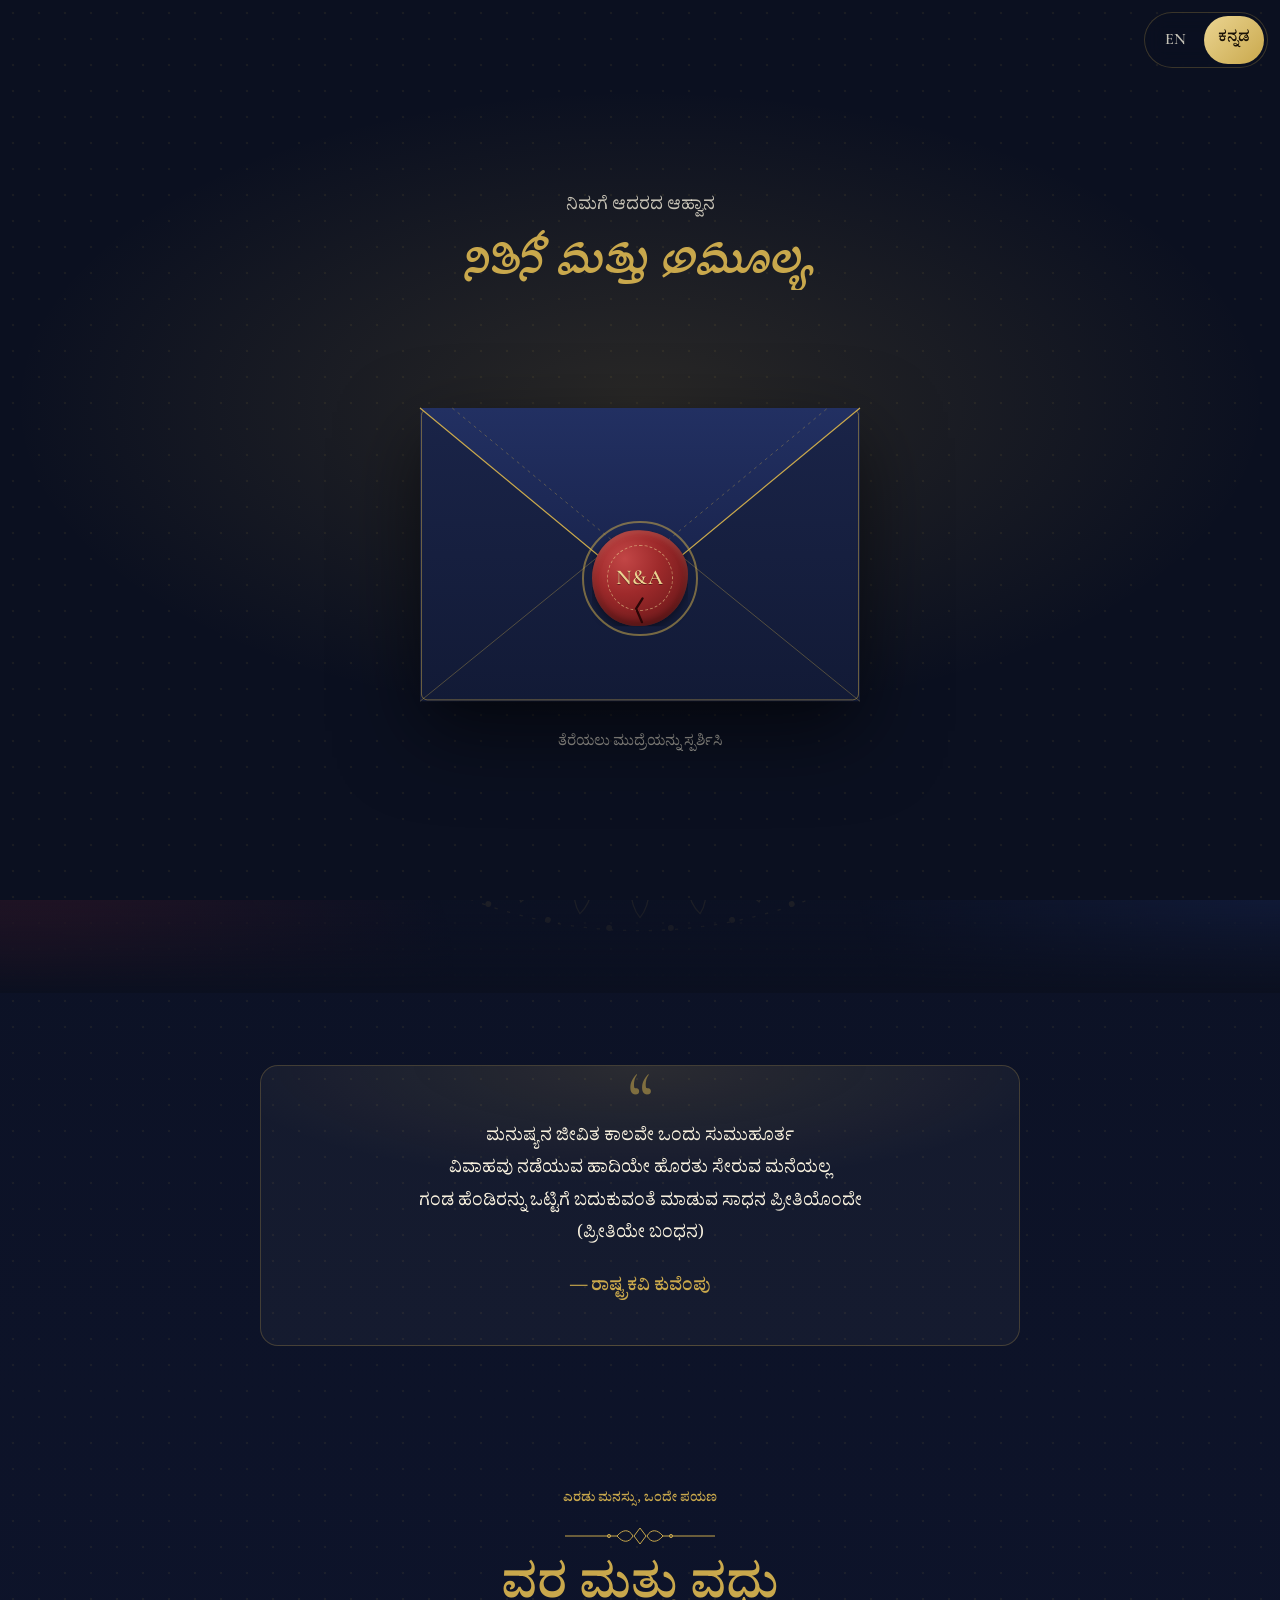
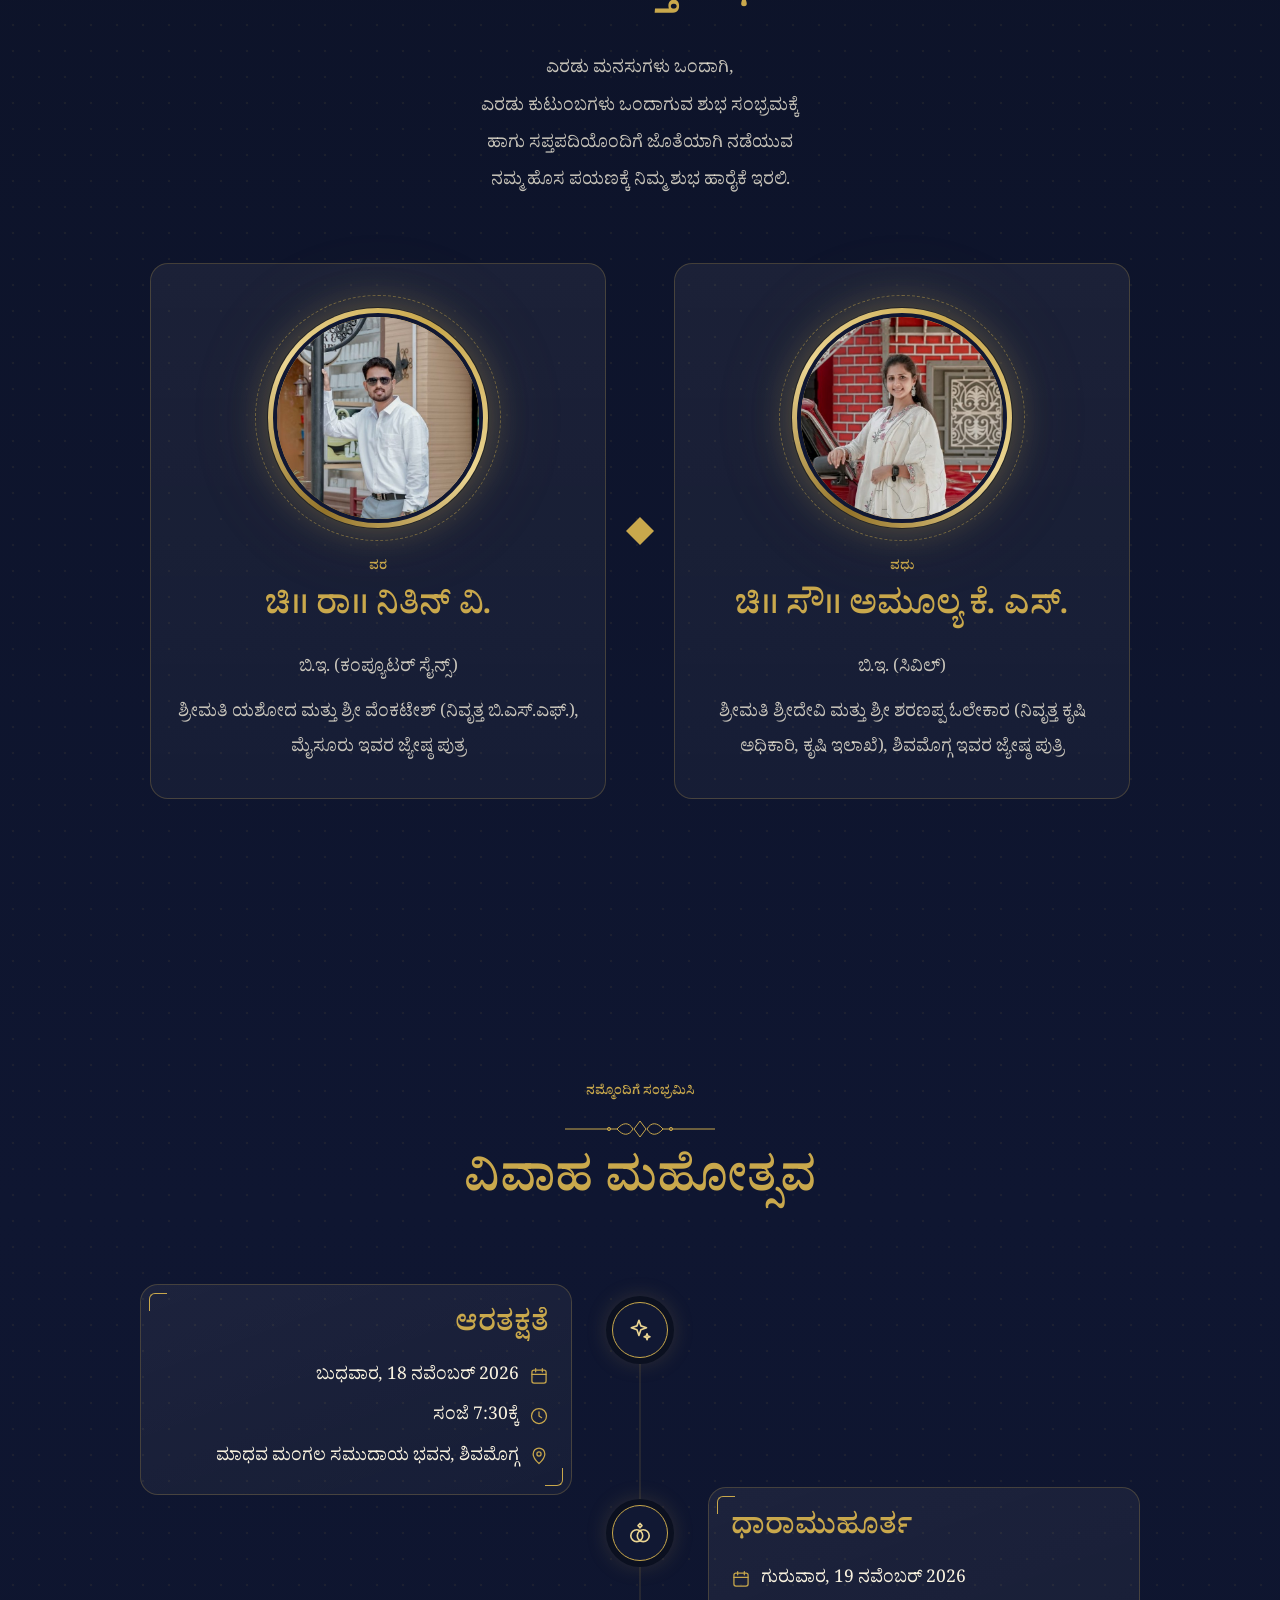
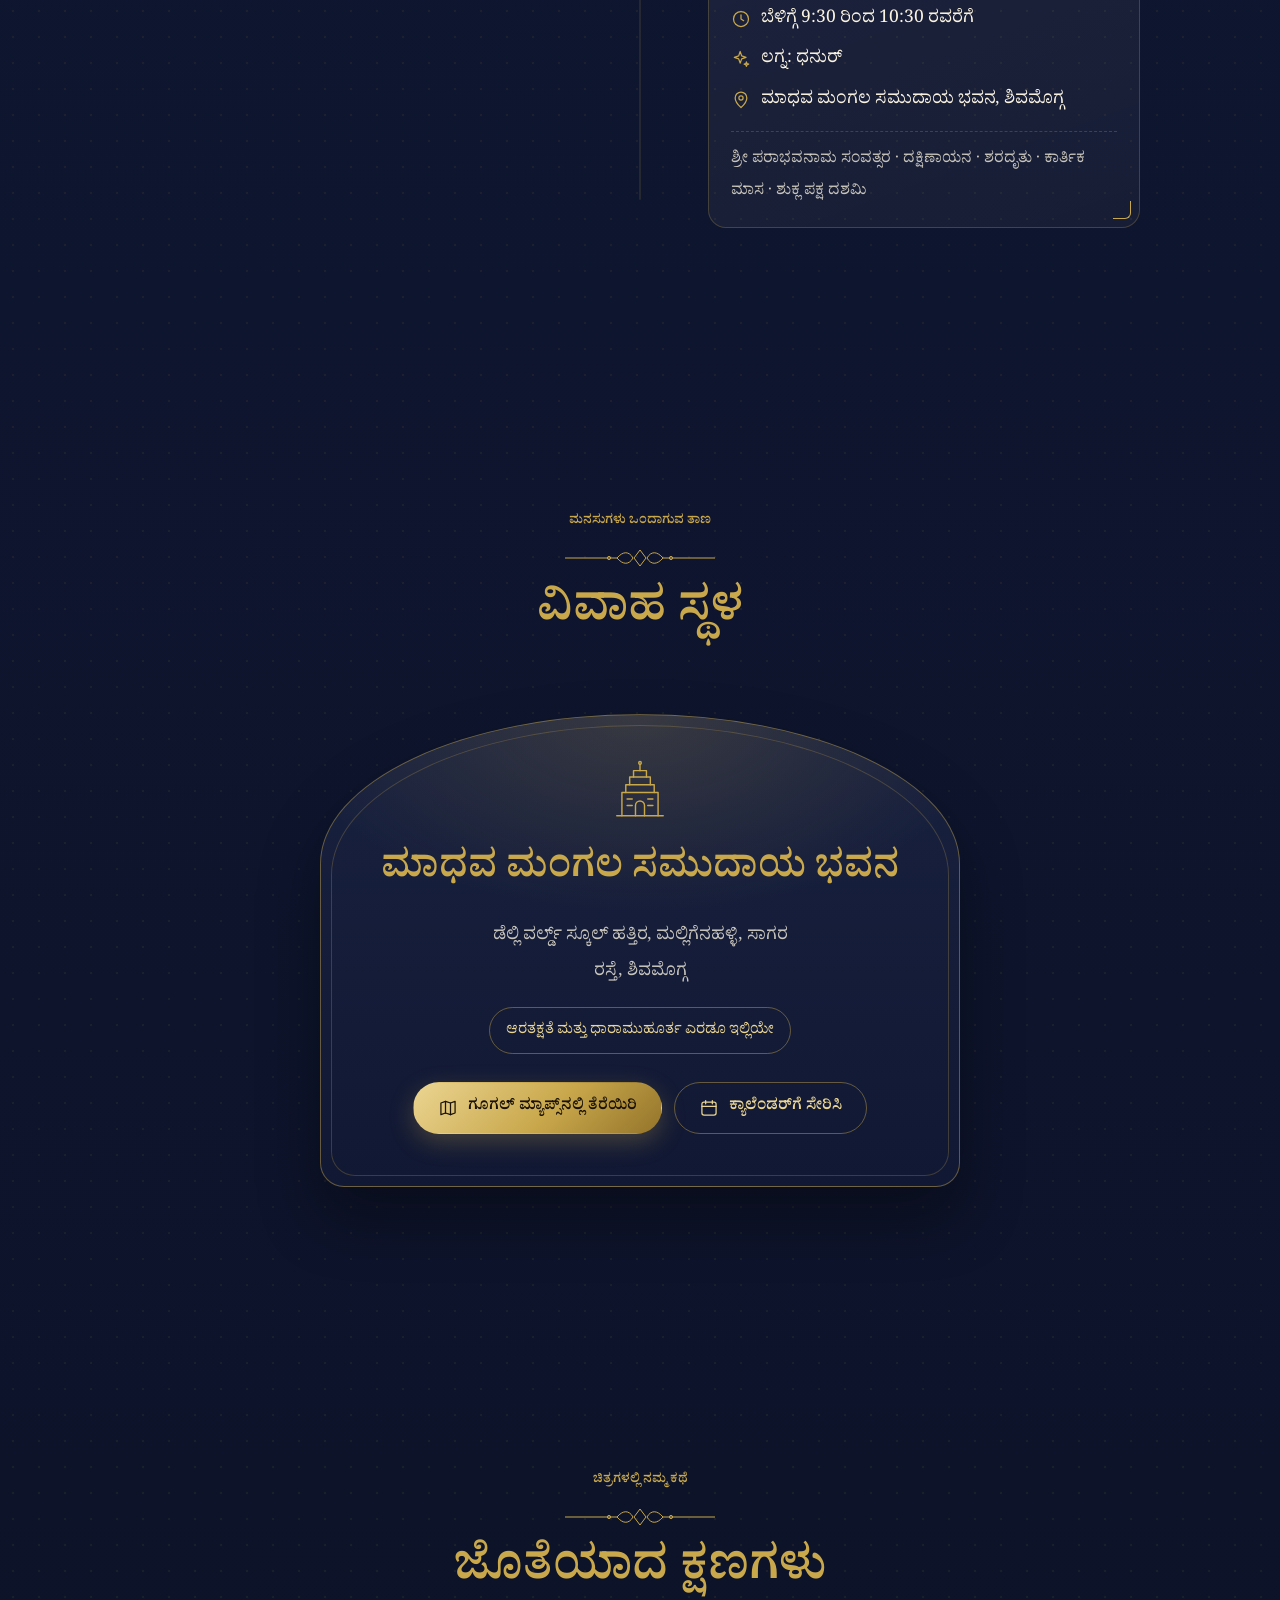
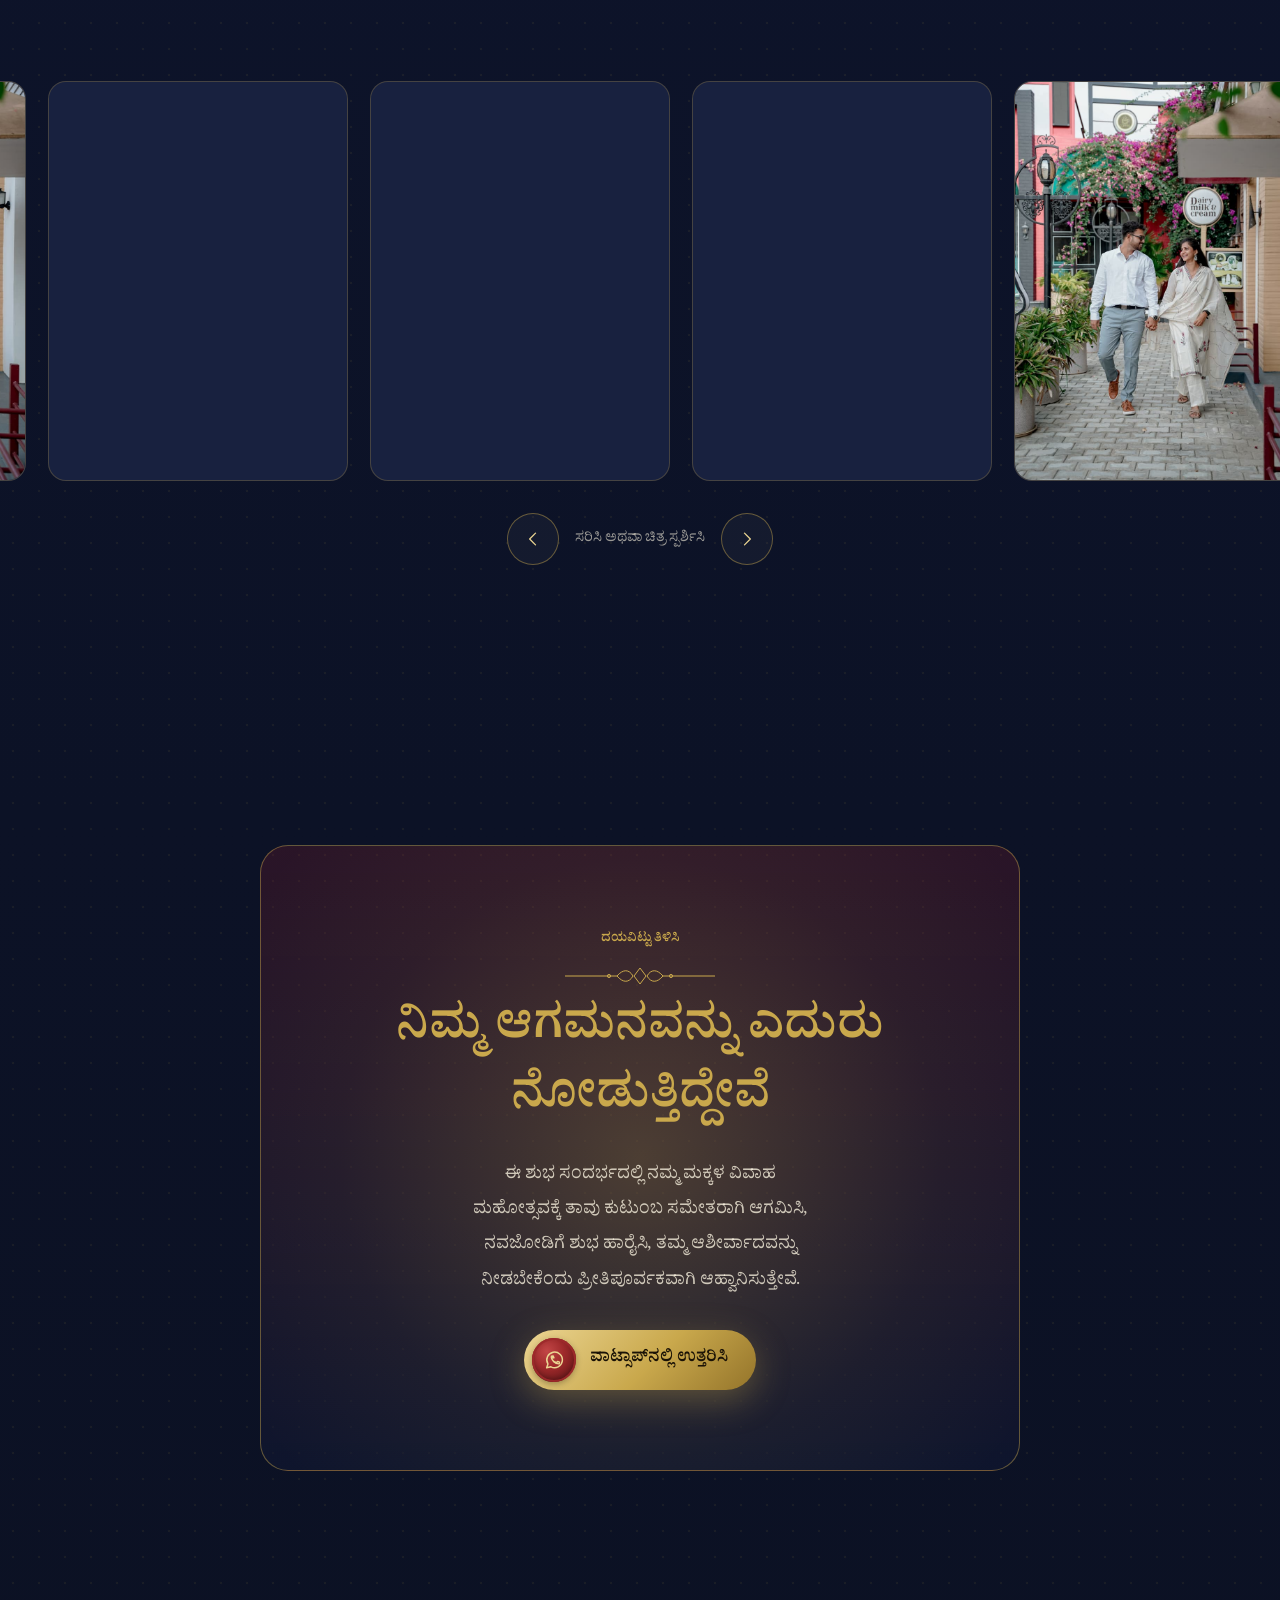
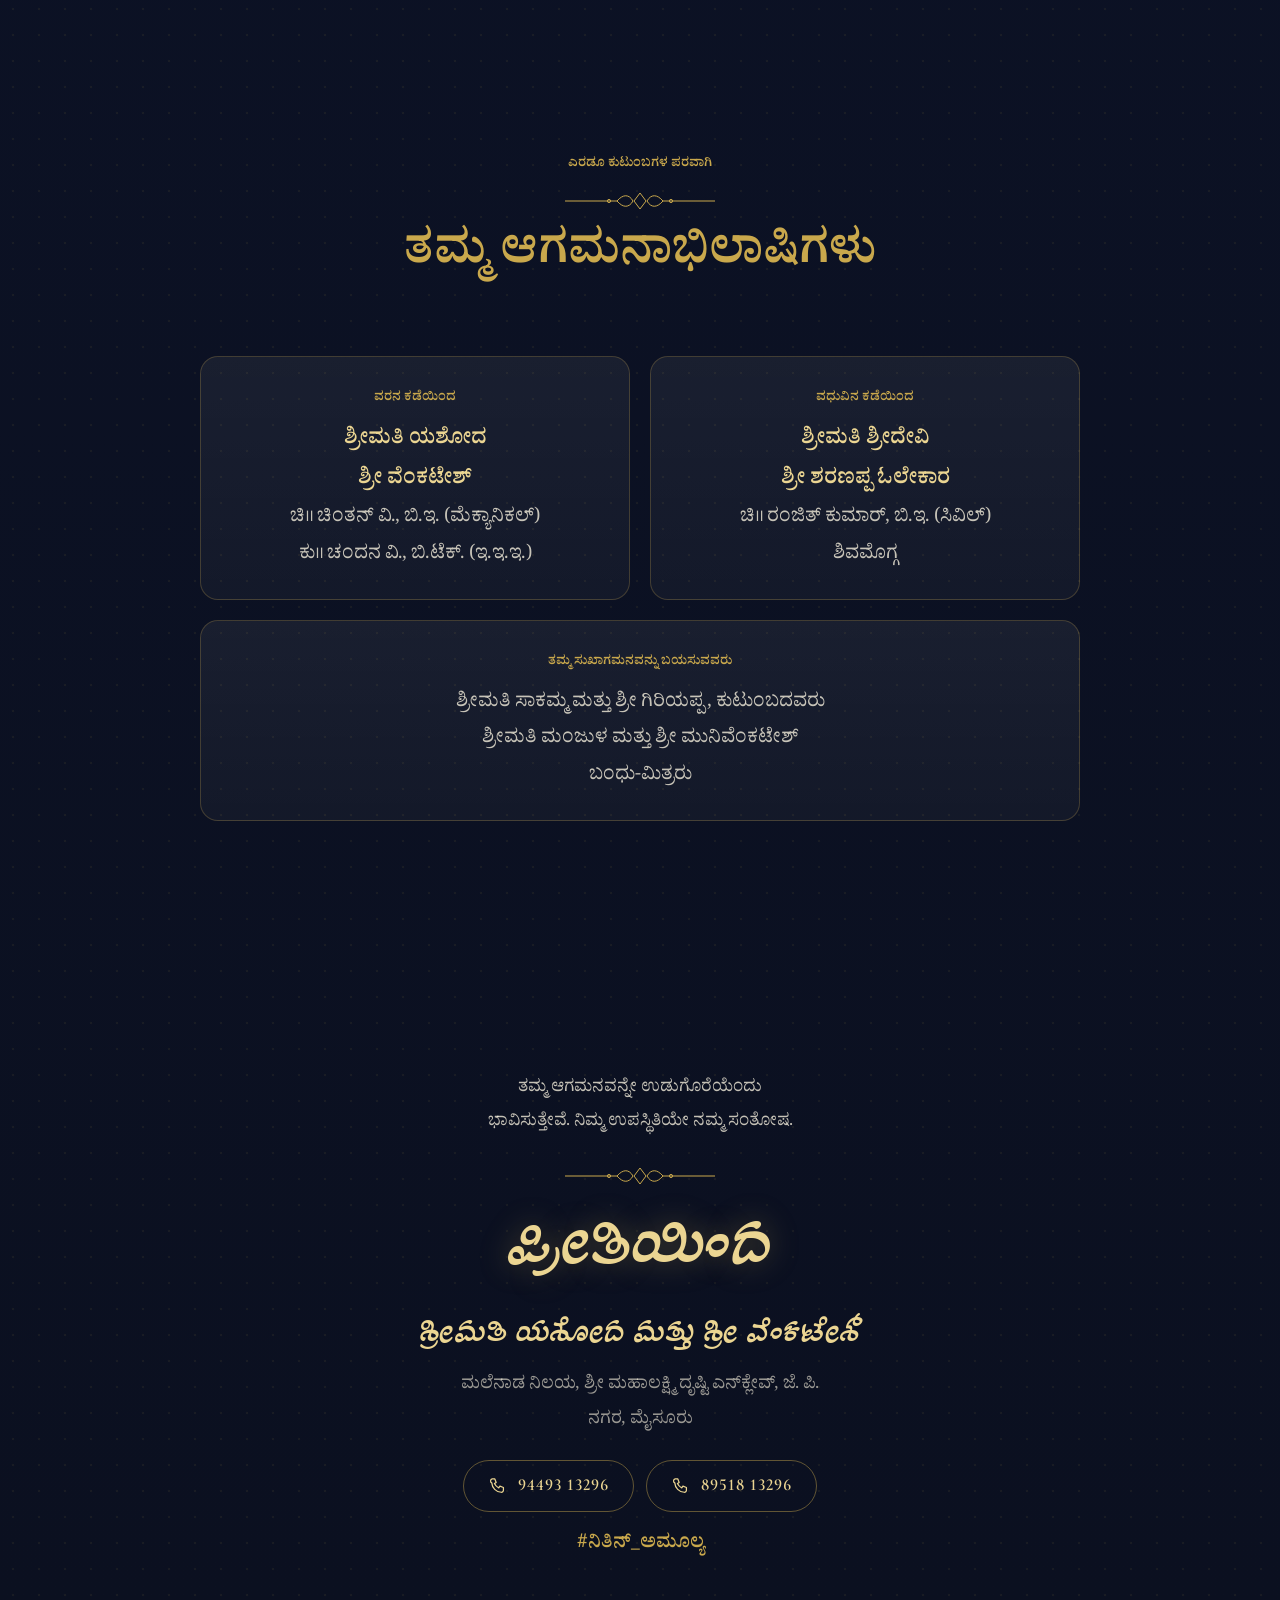
==== commit f117e06d: "Add couple portraits and gallery photos - Replace the groom and bride placeholders with face-centred" ====
--- a/index.html
+++ b/index.html
@@ -837,8 +837,8 @@
   <div class="couple-grid">
     <article class="person reveal" style="--d:.05s">
       <div class="frame">
-        <!-- REPLACE: couple_photo_2.jpg (groom, square ≥400×400) -->
-        <img src="https://placehold.co/400x400/C9A84C/FAF3E0?text=Nitin&amp;font=playfair-display" width="400" height="400" alt="Portrait of Nitin, the groom" data-i18n-alt="groomAlt" loading="lazy" decoding="async">
+        <!-- groom.jpg: square 600×600 crop, must sit in the same folder as this HTML file -->
+        <img src="groom.jpg" width="600" height="600" alt="Portrait of Nitin, the groom" data-i18n-alt="groomAlt" loading="lazy" decoding="async">
       </div>
       <p class="role"><span data-i18n="groomRole">The Groom</span></p>
       <h3 class="p-name"><span class="script shimmer only-en">Nitin V</span><span class="kn only-kn" lang="kn">ಚಿ॥ ರಾ॥ ನಿತಿನ್ ವಿ.</span></h3>
@@ -850,8 +850,8 @@
 
     <article class="person reveal" style="--d:.25s">
       <div class="frame">
-        <!-- REPLACE: couple_photo_1.jpg (bride, square ≥400×400) -->
-        <img src="https://placehold.co/400x400/C9A84C/FAF3E0?text=Amulya&amp;font=playfair-display" width="400" height="400" alt="Portrait of Amulya, the bride" data-i18n-alt="brideAlt" loading="lazy" decoding="async">
+        <!-- bride.jpg: square 600×600 crop, must sit in the same folder as this HTML file -->
+        <img src="bride.jpg" width="600" height="600" alt="Portrait of Amulya, the bride" data-i18n-alt="brideAlt" loading="lazy" decoding="async">
       </div>
       <p class="role"><span data-i18n="brideRole">The Bride</span></p>
       <h3 class="p-name"><span class="script shimmer only-en">Amulya K S</span><span class="kn only-kn" lang="kn">ಚಿ॥ ಸೌ॥ ಅಮೂಲ್ಯ ಕೆ. ಎಸ್.</span></h3>
@@ -934,18 +934,11 @@
 
   <div class="g-viewport reveal">
     <div class="g-track" id="gTrack" tabindex="0" aria-label="Photo gallery, scroll horizontally">
-      <!-- REPLACE: gallery_1.jpg (portrait 3:4) -->
-      <figure class="g-slot"><button type="button" class="g-open" data-i="0"><img src="https://placehold.co/600x800/C9A84C/FAF3E0?text=Moment+1&amp;font=playfair-display" width="600" height="800" alt="Gallery photo 1" loading="lazy" decoding="async"></button></figure>
-      <!-- REPLACE: gallery_2.jpg -->
-      <figure class="g-slot"><button type="button" class="g-open" data-i="1"><img src="https://placehold.co/600x800/C9A84C/FAF3E0?text=Moment+2&amp;font=playfair-display" width="600" height="800" alt="Gallery photo 2" loading="lazy" decoding="async"></button></figure>
-      <!-- REPLACE: gallery_3.jpg -->
-      <figure class="g-slot"><button type="button" class="g-open" data-i="2"><img src="https://placehold.co/600x800/C9A84C/FAF3E0?text=Moment+3&amp;font=playfair-display" width="600" height="800" alt="Gallery photo 3" loading="lazy" decoding="async"></button></figure>
-      <!-- REPLACE: gallery_4.jpg -->
-      <figure class="g-slot"><button type="button" class="g-open" data-i="3"><img src="https://placehold.co/600x800/C9A84C/FAF3E0?text=Moment+4&amp;font=playfair-display" width="600" height="800" alt="Gallery photo 4" loading="lazy" decoding="async"></button></figure>
-      <!-- REPLACE: gallery_5.jpg -->
-      <figure class="g-slot"><button type="button" class="g-open" data-i="4"><img src="https://placehold.co/600x800/C9A84C/FAF3E0?text=Moment+5&amp;font=playfair-display" width="600" height="800" alt="Gallery photo 5" loading="lazy" decoding="async"></button></figure>
-      <!-- REPLACE: gallery_6.jpg -->
-      <figure class="g-slot"><button type="button" class="g-open" data-i="5"><img src="https://placehold.co/600x800/C9A84C/FAF3E0?text=Moment+6&amp;font=playfair-display" width="600" height="800" alt="Gallery photo 6" loading="lazy" decoding="async"></button></figure>
+      <!-- gallery-N.jpg: full photos, must sit in the same folder as this HTML file. The strip crops them to 3:4; the lightbox shows them uncropped. -->
+      <figure class="g-slot"><button type="button" class="g-open" data-i="0"><img src="gallery-1.jpg" width="853" height="1280" alt="Nitin and Amulya smiling together as they hold a lantern" loading="lazy" decoding="async"></button></figure>
+      <figure class="g-slot"><button type="button" class="g-open" data-i="1"><img src="gallery-2.jpg" width="1280" height="853" style="object-position:47% 50%" alt="Nitin and Amulya standing back to back in front of a vintage camera shop" loading="lazy" decoding="async"></button></figure>
+      <figure class="g-slot"><button type="button" class="g-open" data-i="2"><img src="gallery-3.jpg" width="853" height="1280" alt="Nitin and Amulya walking together outside a cafe" loading="lazy" decoding="async"></button></figure>
+      <figure class="g-slot"><button type="button" class="g-open" data-i="3"><img src="gallery-4.jpg" width="853" height="1280" alt="Nitin and Amulya walking hand in hand along a flower-lined street" loading="lazy" decoding="async"></button></figure>
     </div>
     <div class="g-nav">
       <button type="button" class="g-btn" id="gPrev" data-i18n-aria="galPrev" aria-label="Previous photo"><svg class="ic"><use href="#i-left"/></svg></button>
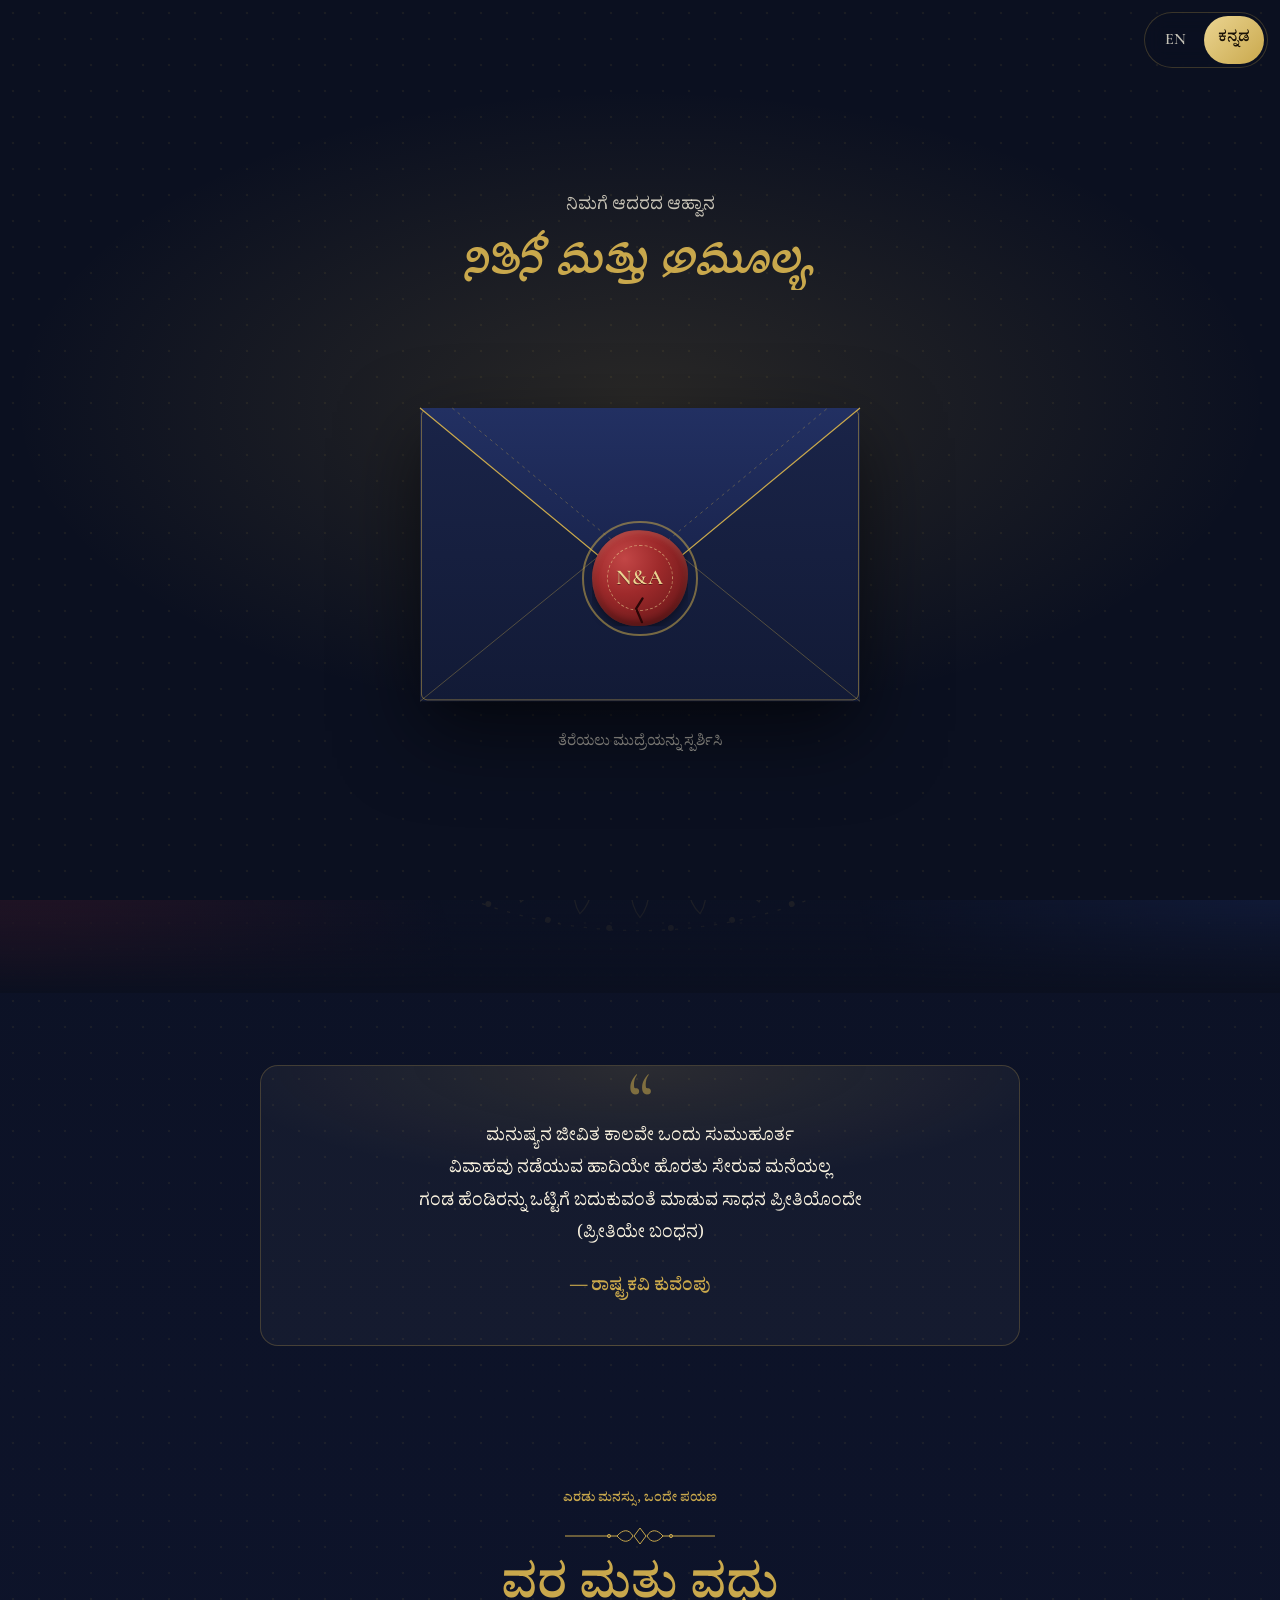
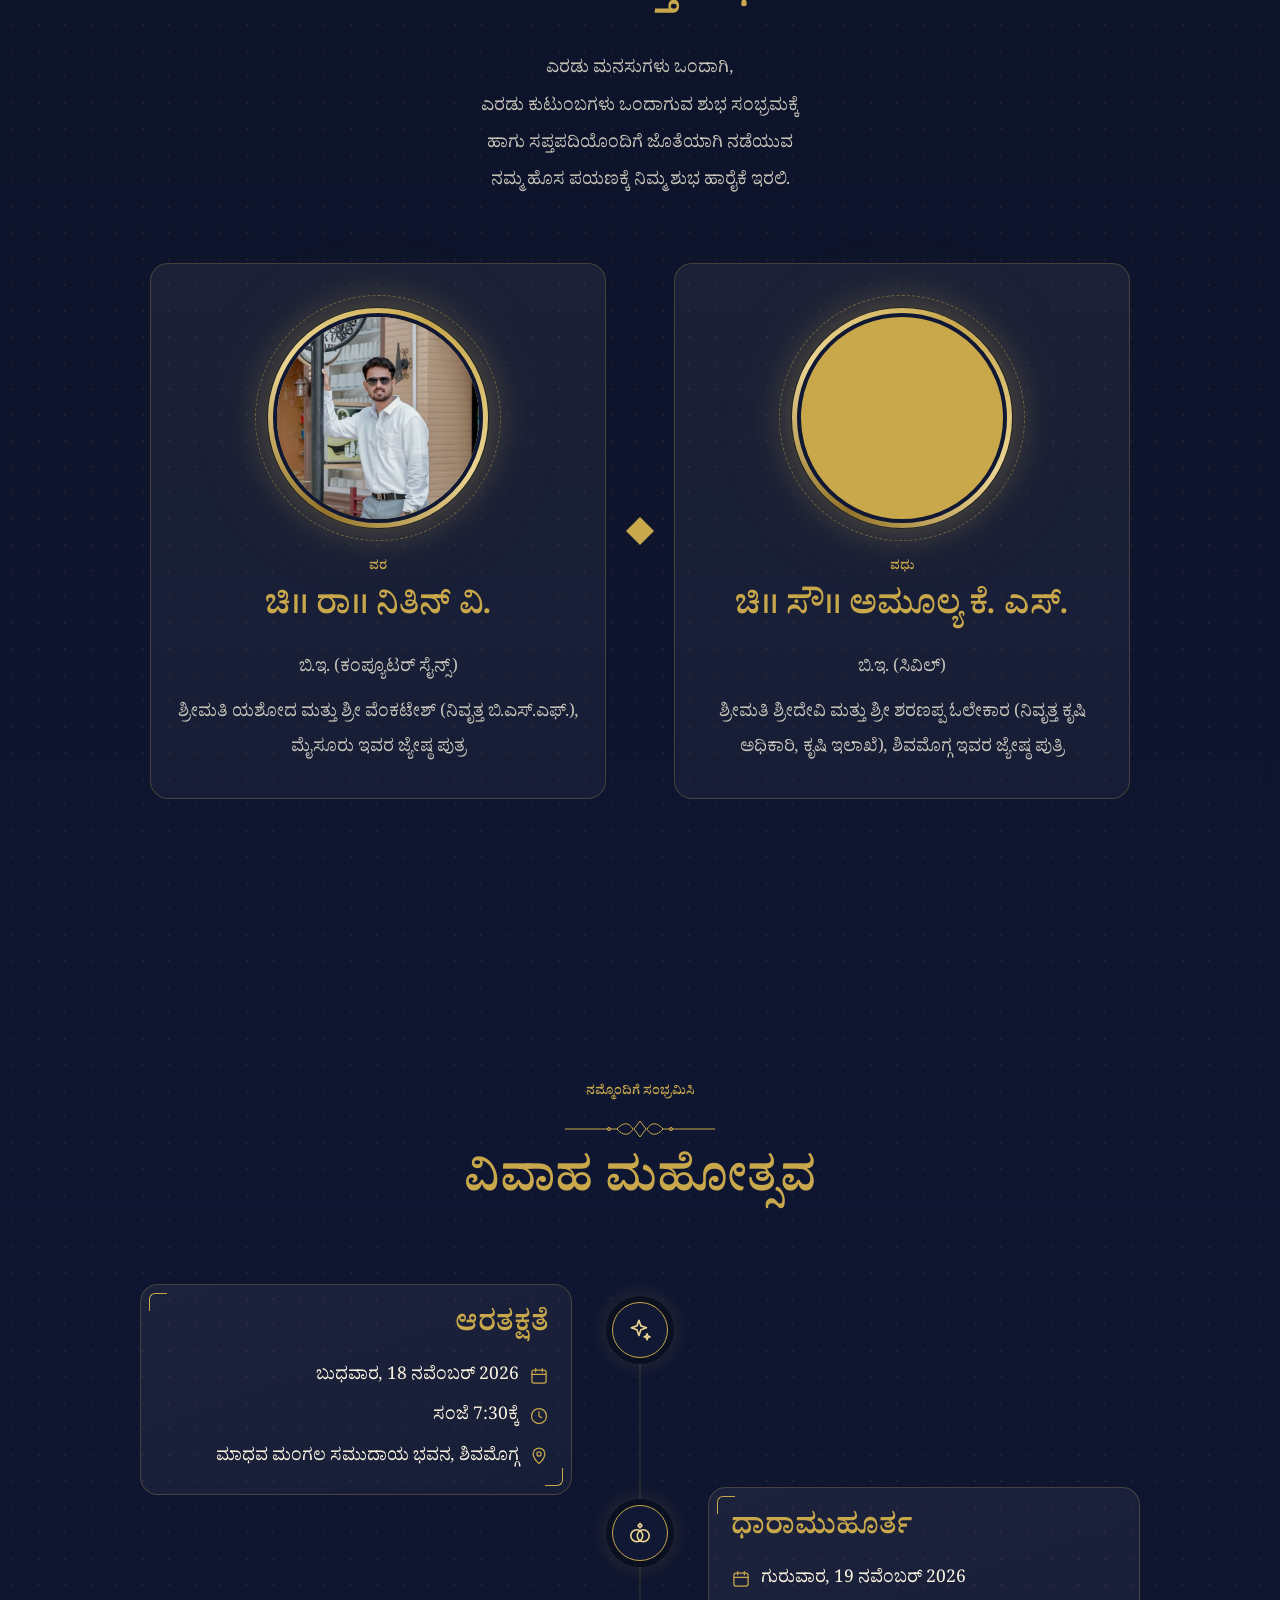
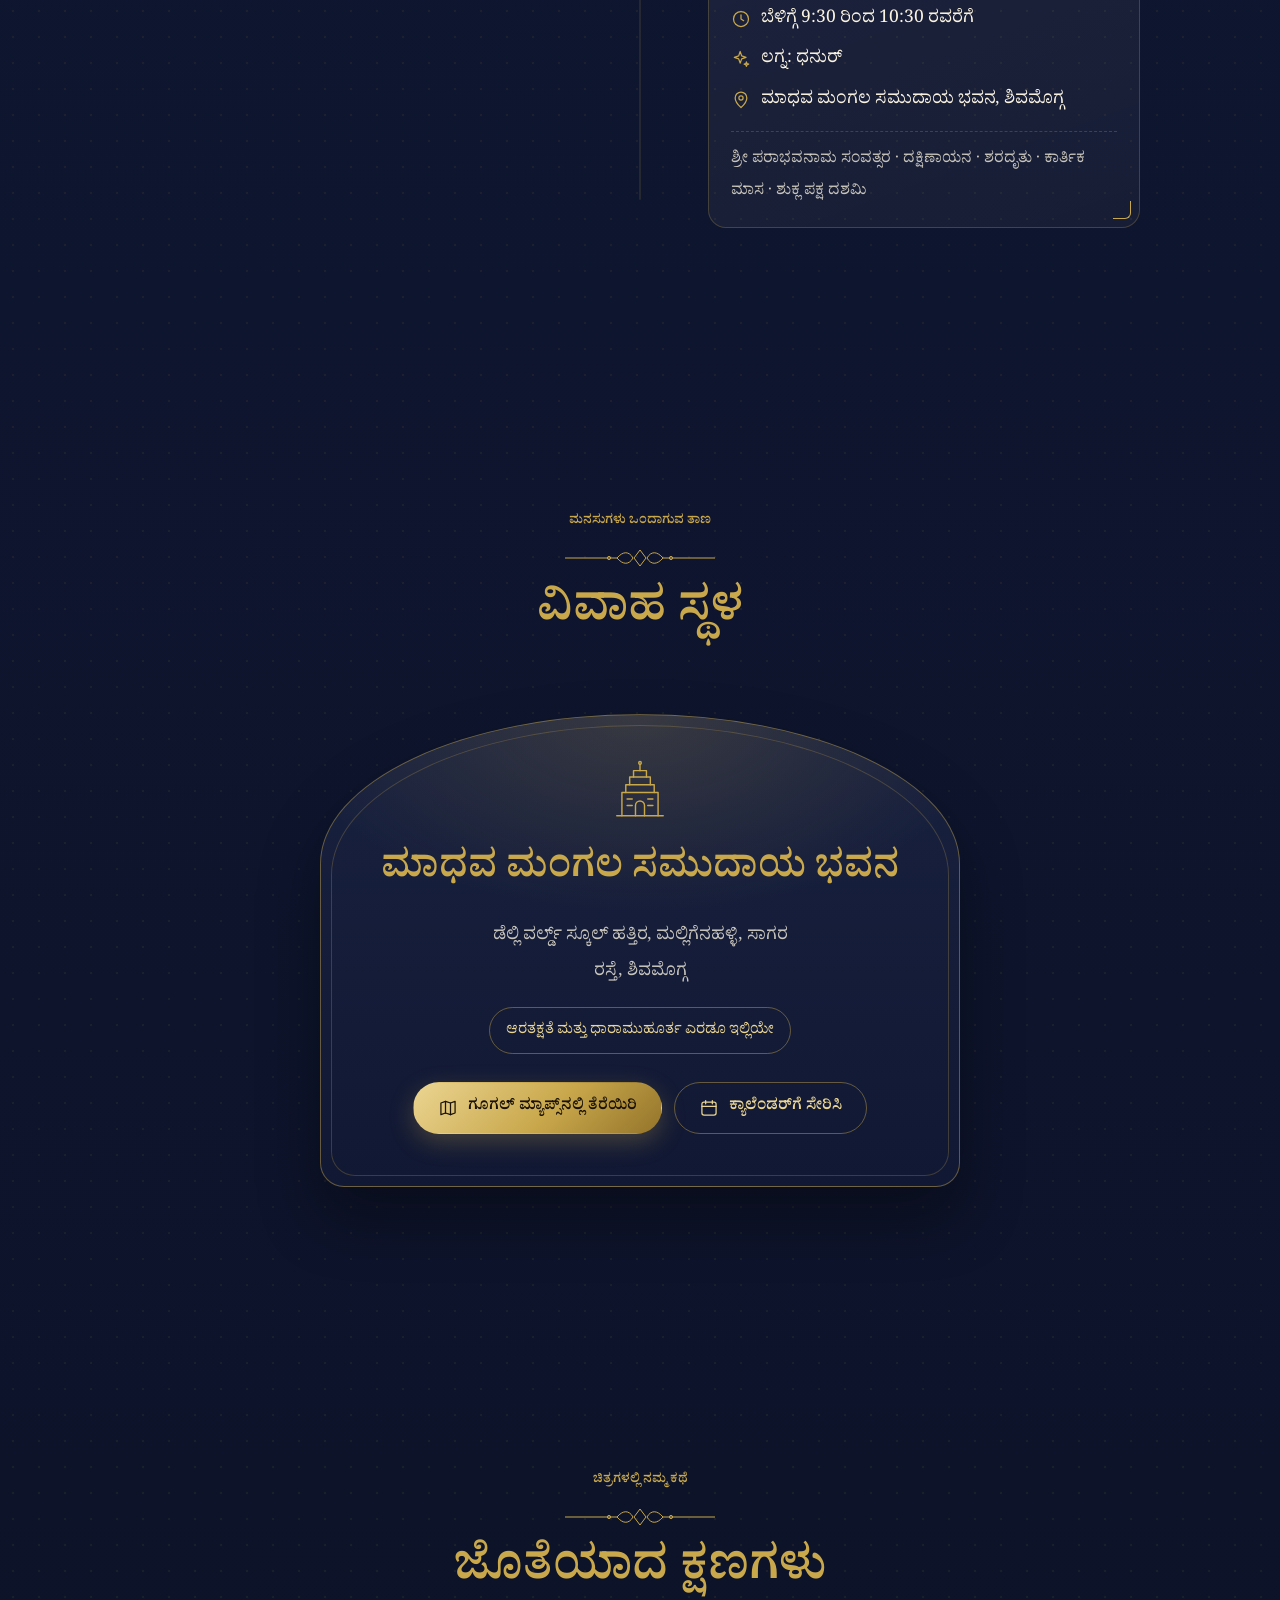
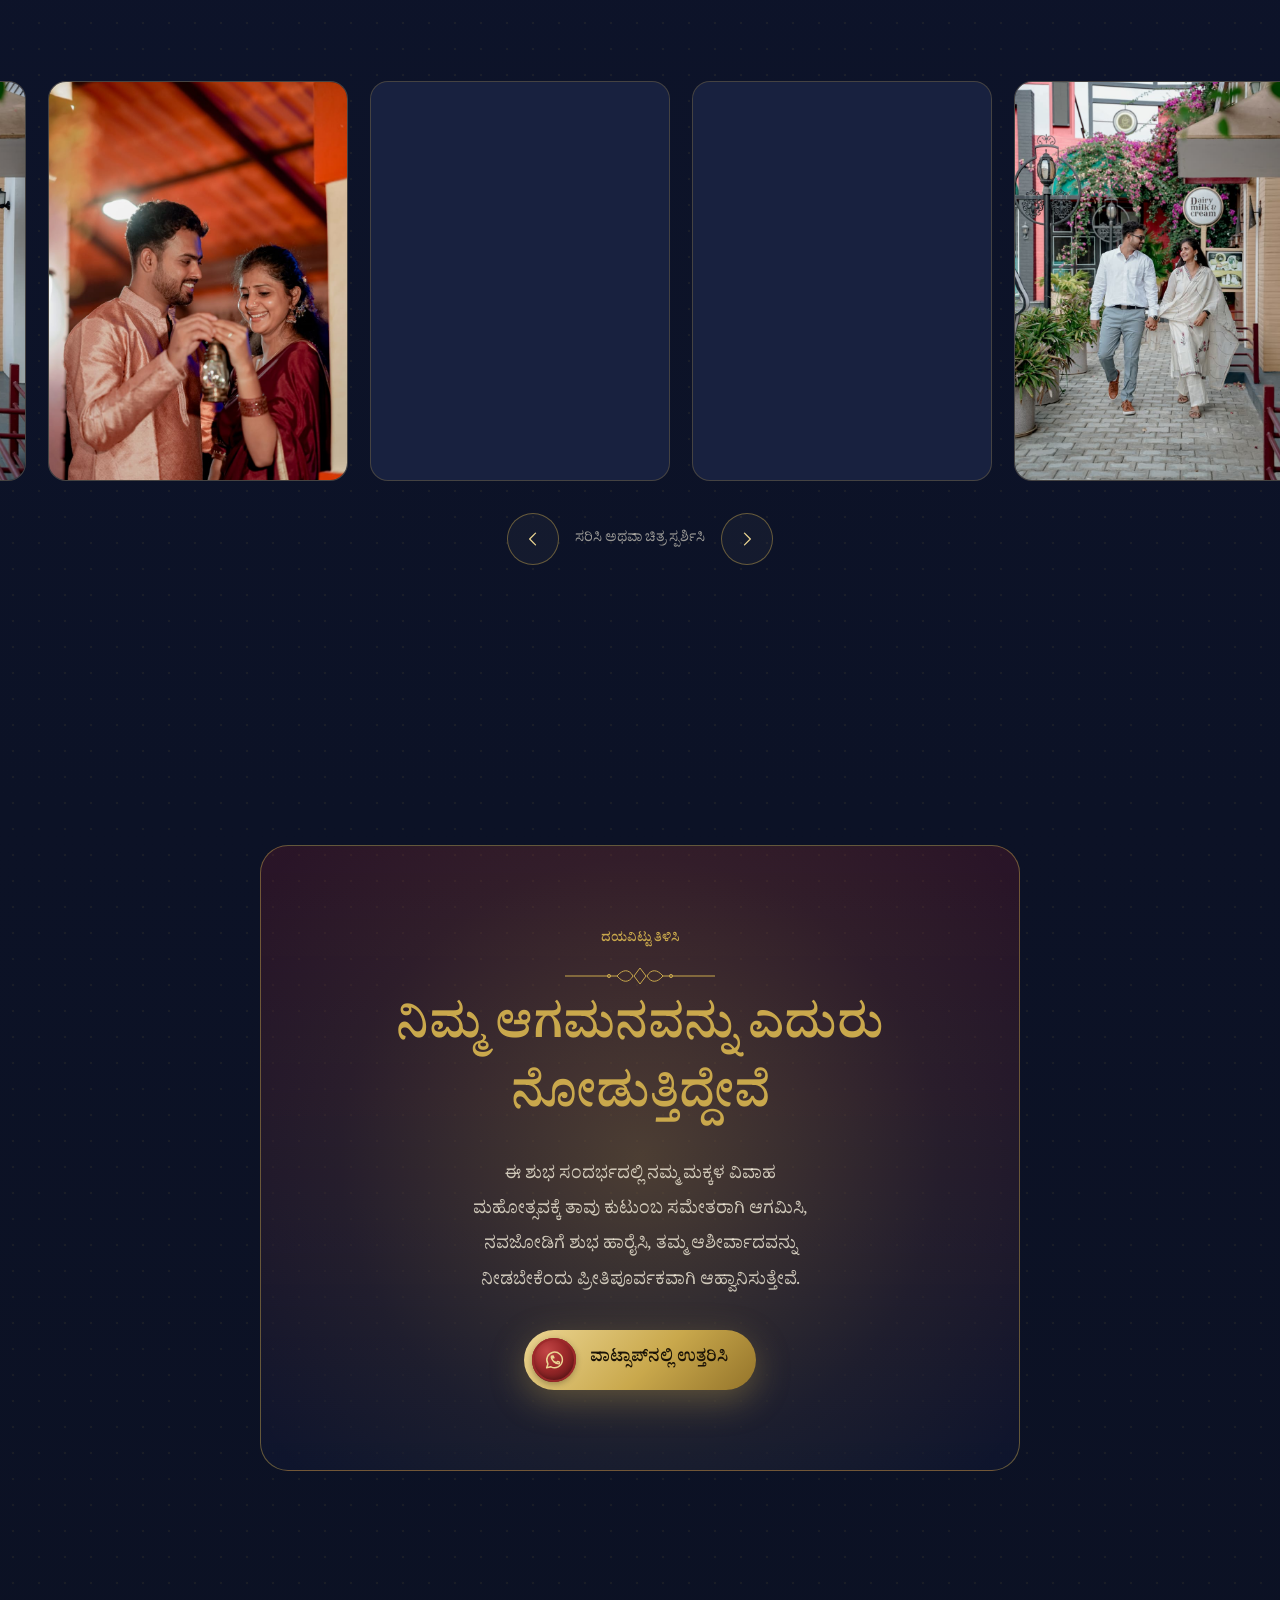
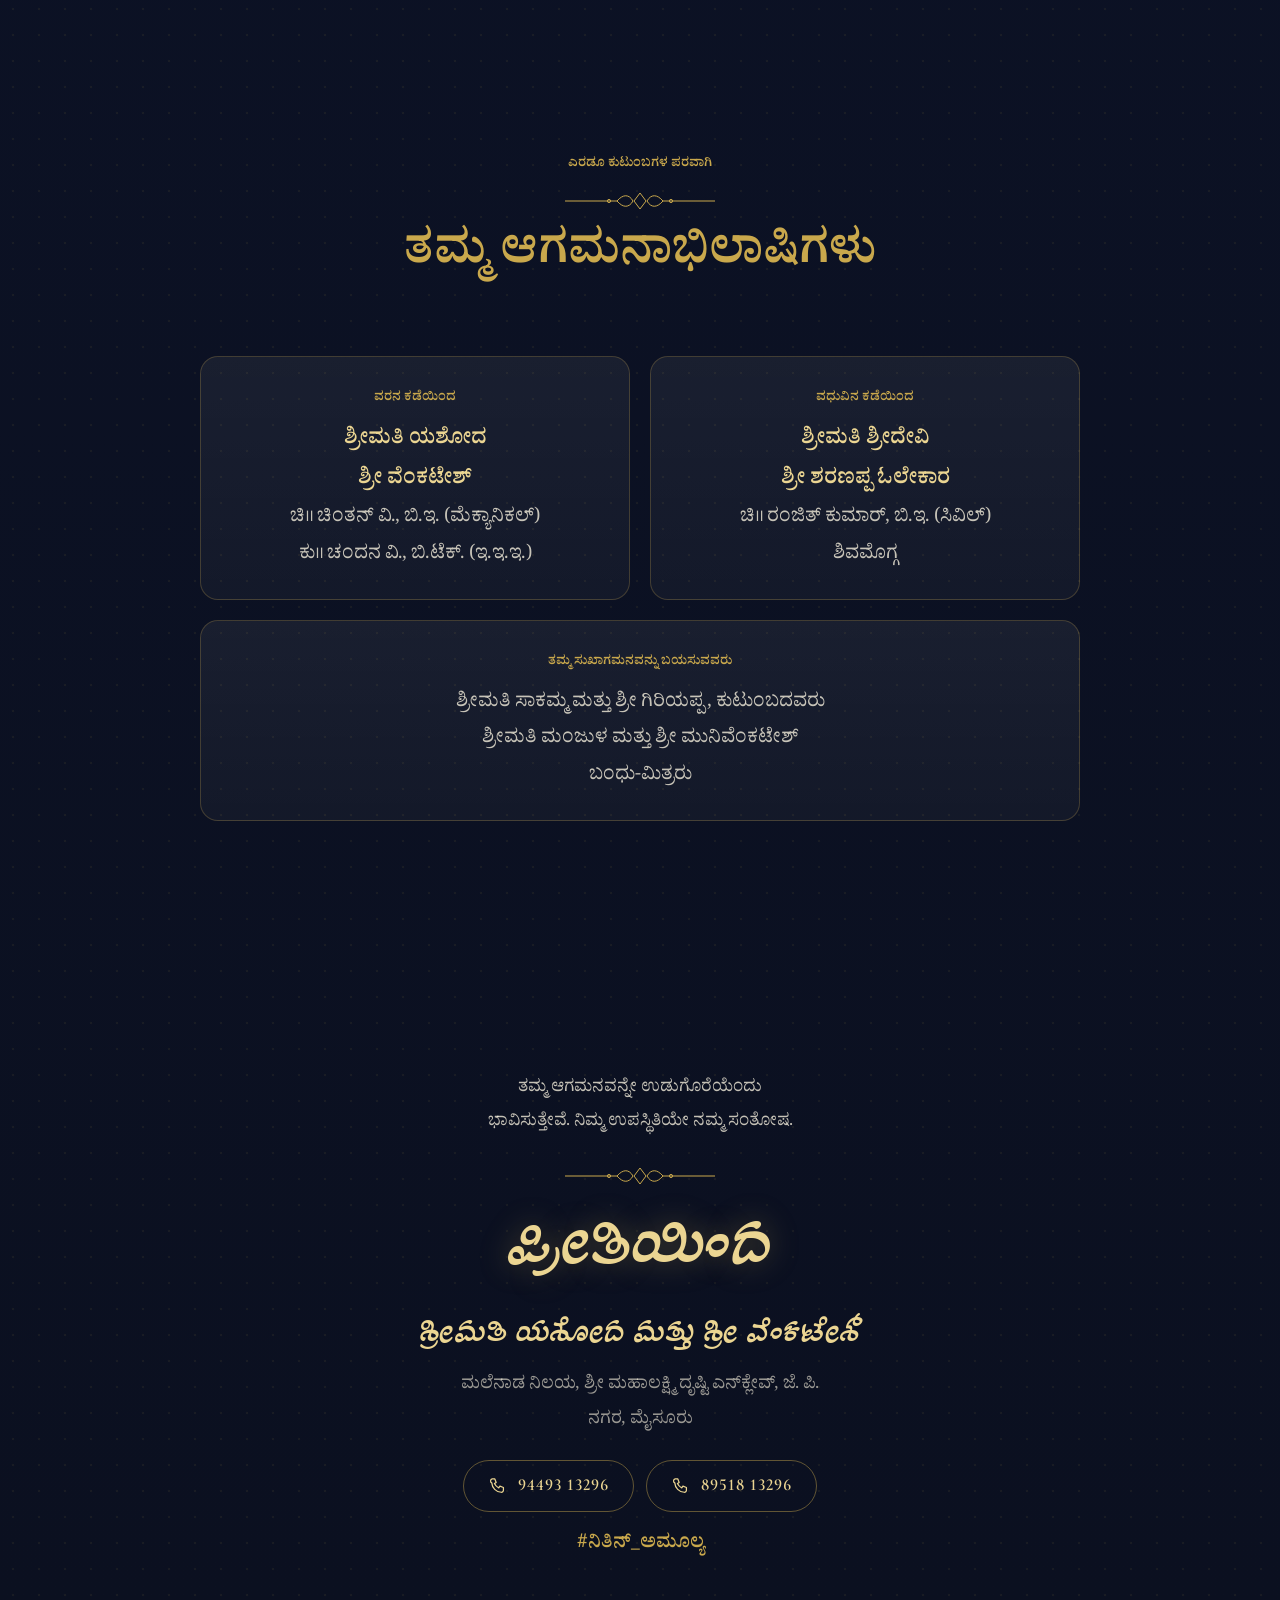
==== commit 91bdbe42: "Add a real link-preview cover image - Add og-cover.jpg (1200x630) with the couple's portraits, names" ====
--- a/index.html
+++ b/index.html
@@ -17,9 +17,10 @@
 <meta property="og:site_name" content="Nitin &amp; Amulya's Wedding">
 <meta property="og:title" content="Nitin V &amp; Amulya K S · Wedding Invitation">
 <meta property="og:description" content="ಆರತಕ್ಷತೆ 18-11-2026 · ಧಾರಾಮುಹೂರ್ತ 19-11-2026 · ಮಾಧವ ಮಂಗಲ ಸಮುದಾಯ ಭವನ, ಶಿವಮೊಗ್ಗ. Reception 18 Nov · Muhurtha 19 Nov 2026 · Shivamogga.">
-<!-- REPLACE: og_cover.jpg (1200×630) -->
-<meta property="og:image" content="https://placehold.co/1200x630/C9A84C/FAF3E0.png?text=Nitin+%26+Amulya%5Cn18-19.11.2026&amp;font=playfair-display">
-<meta property="og:image:type" content="image/png">
+<!-- og-cover.jpg (1200×630) must sit in the same folder as this HTML file; the URL below must stay absolute -->
+<meta property="og:url" content="https://nitin-weds-amulya.vercel.app/">
+<meta property="og:image" content="https://nitin-weds-amulya.vercel.app/og-cover.jpg">
+<meta property="og:image:type" content="image/jpeg">
 <meta property="og:image:width" content="1200">
 <meta property="og:image:height" content="630">
 <meta property="og:image:alt" content="Wedding invitation of Nitin V and Amulya K S">
@@ -29,7 +30,6 @@
 
 <link rel="preconnect" href="https://fonts.googleapis.com">
 <link rel="preconnect" href="https://fonts.gstatic.com" crossorigin>
-<link rel="preconnect" href="https://placehold.co">
 <link href="https://fonts.googleapis.com/css2?family=Akaya+Kanadaka&family=Cormorant+Garamond:ital,wght@0,400;0,500;0,600;1,400;1,500&family=Allura&family=Noto+Serif+Kannada:wght@400;600&display=swap" rel="stylesheet">
 
 <script>document.documentElement.classList.add('js');</script>
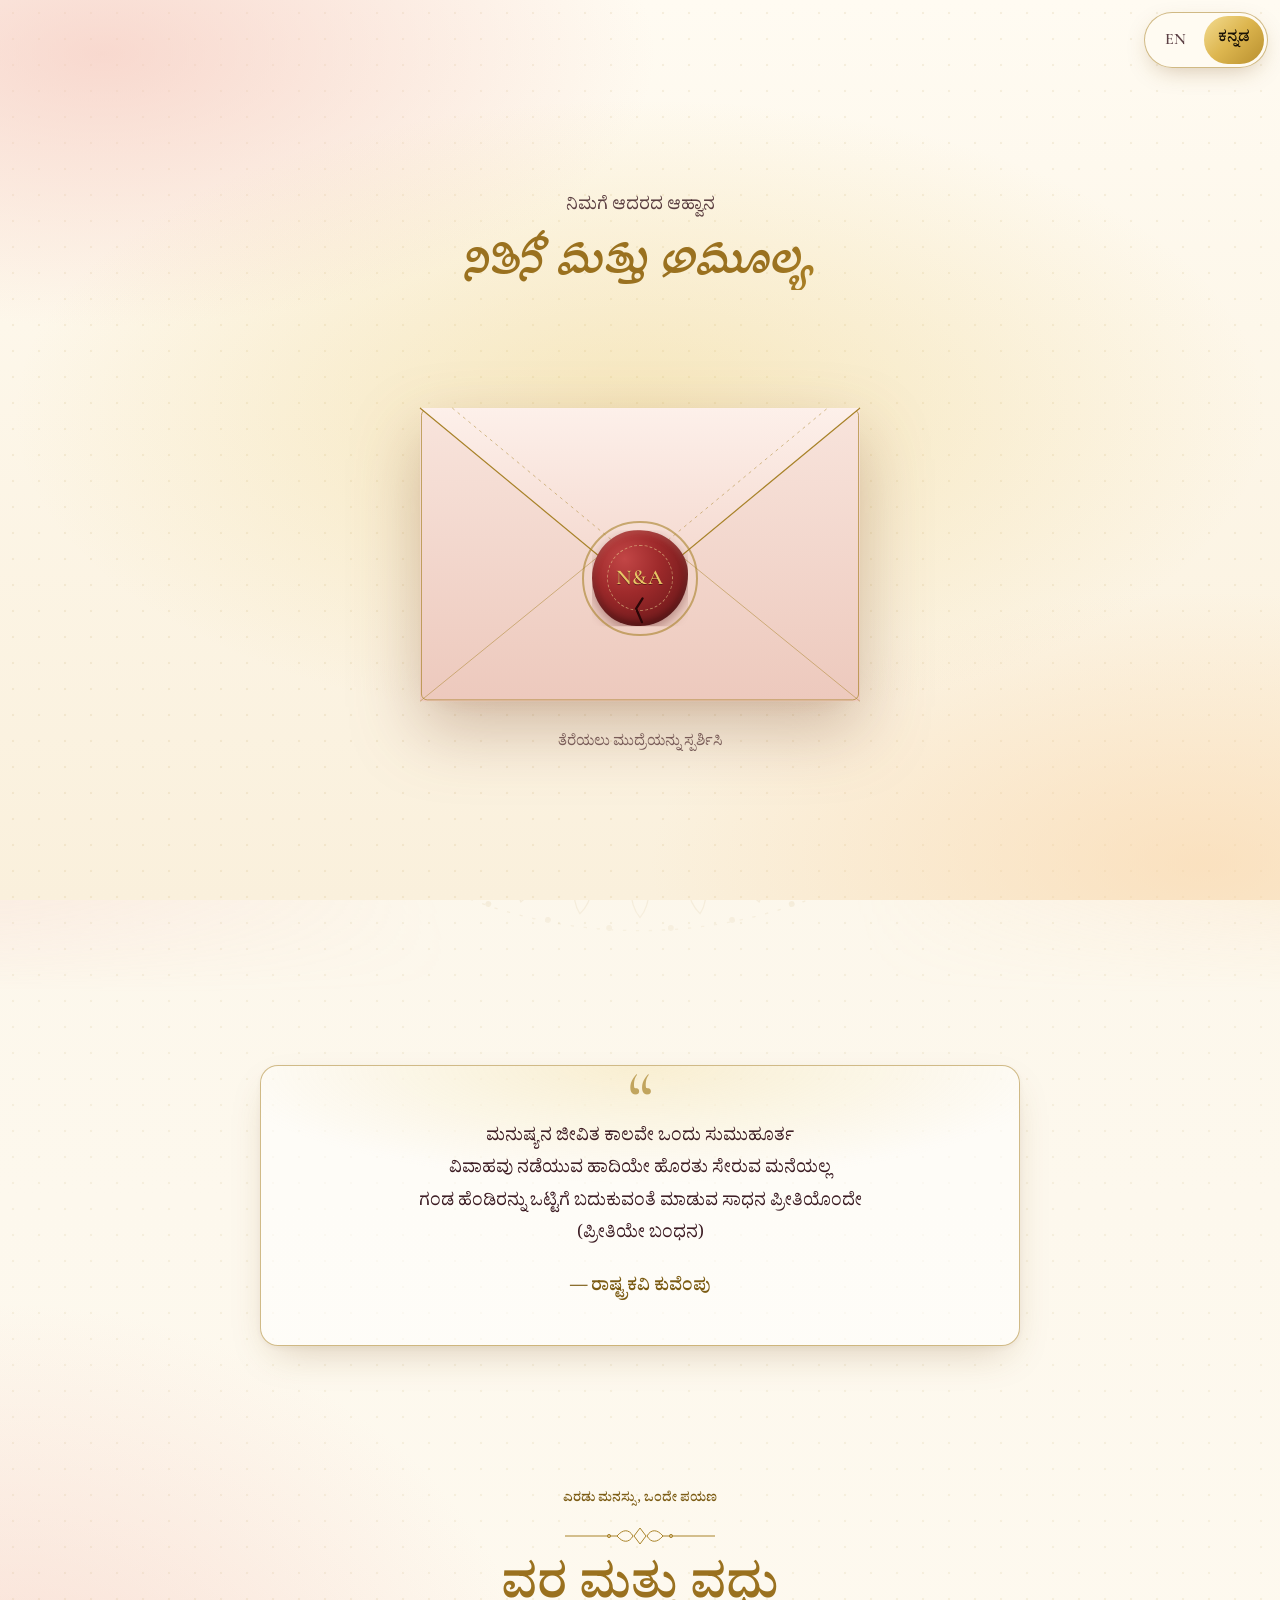
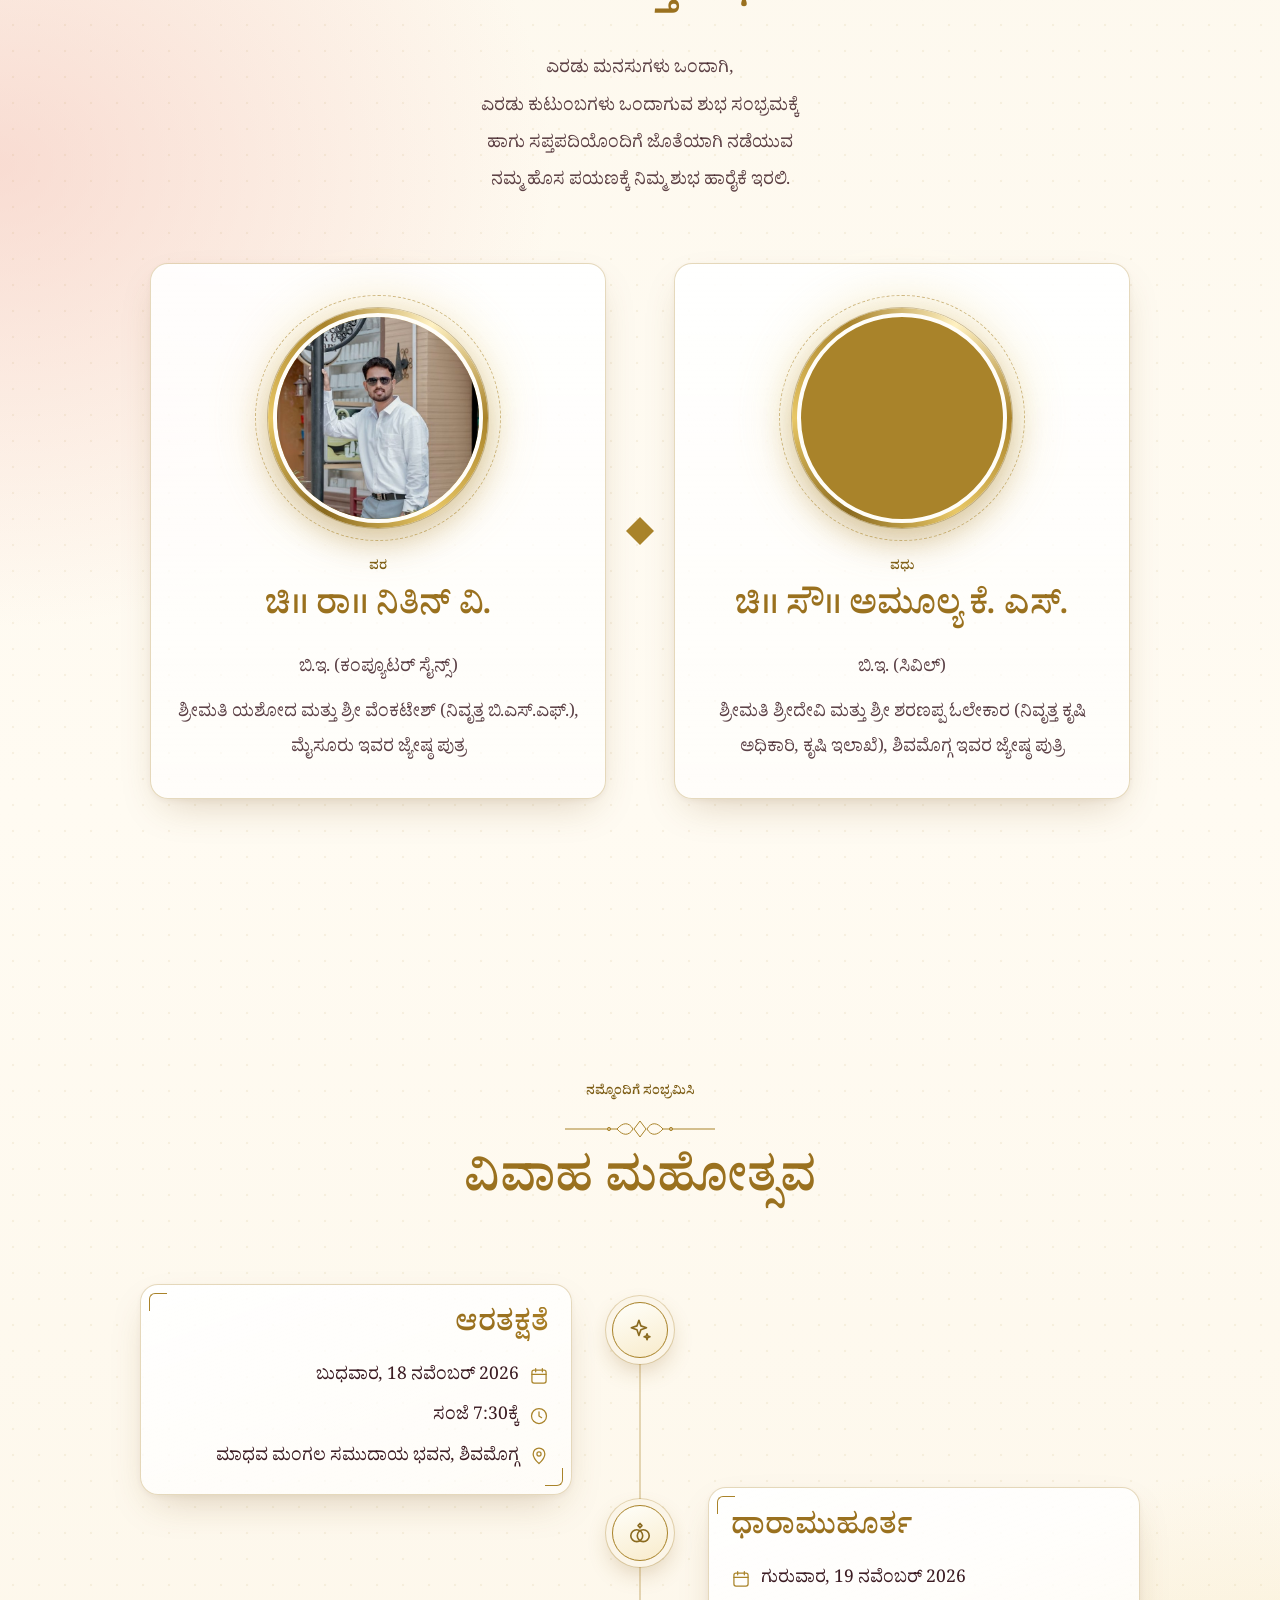
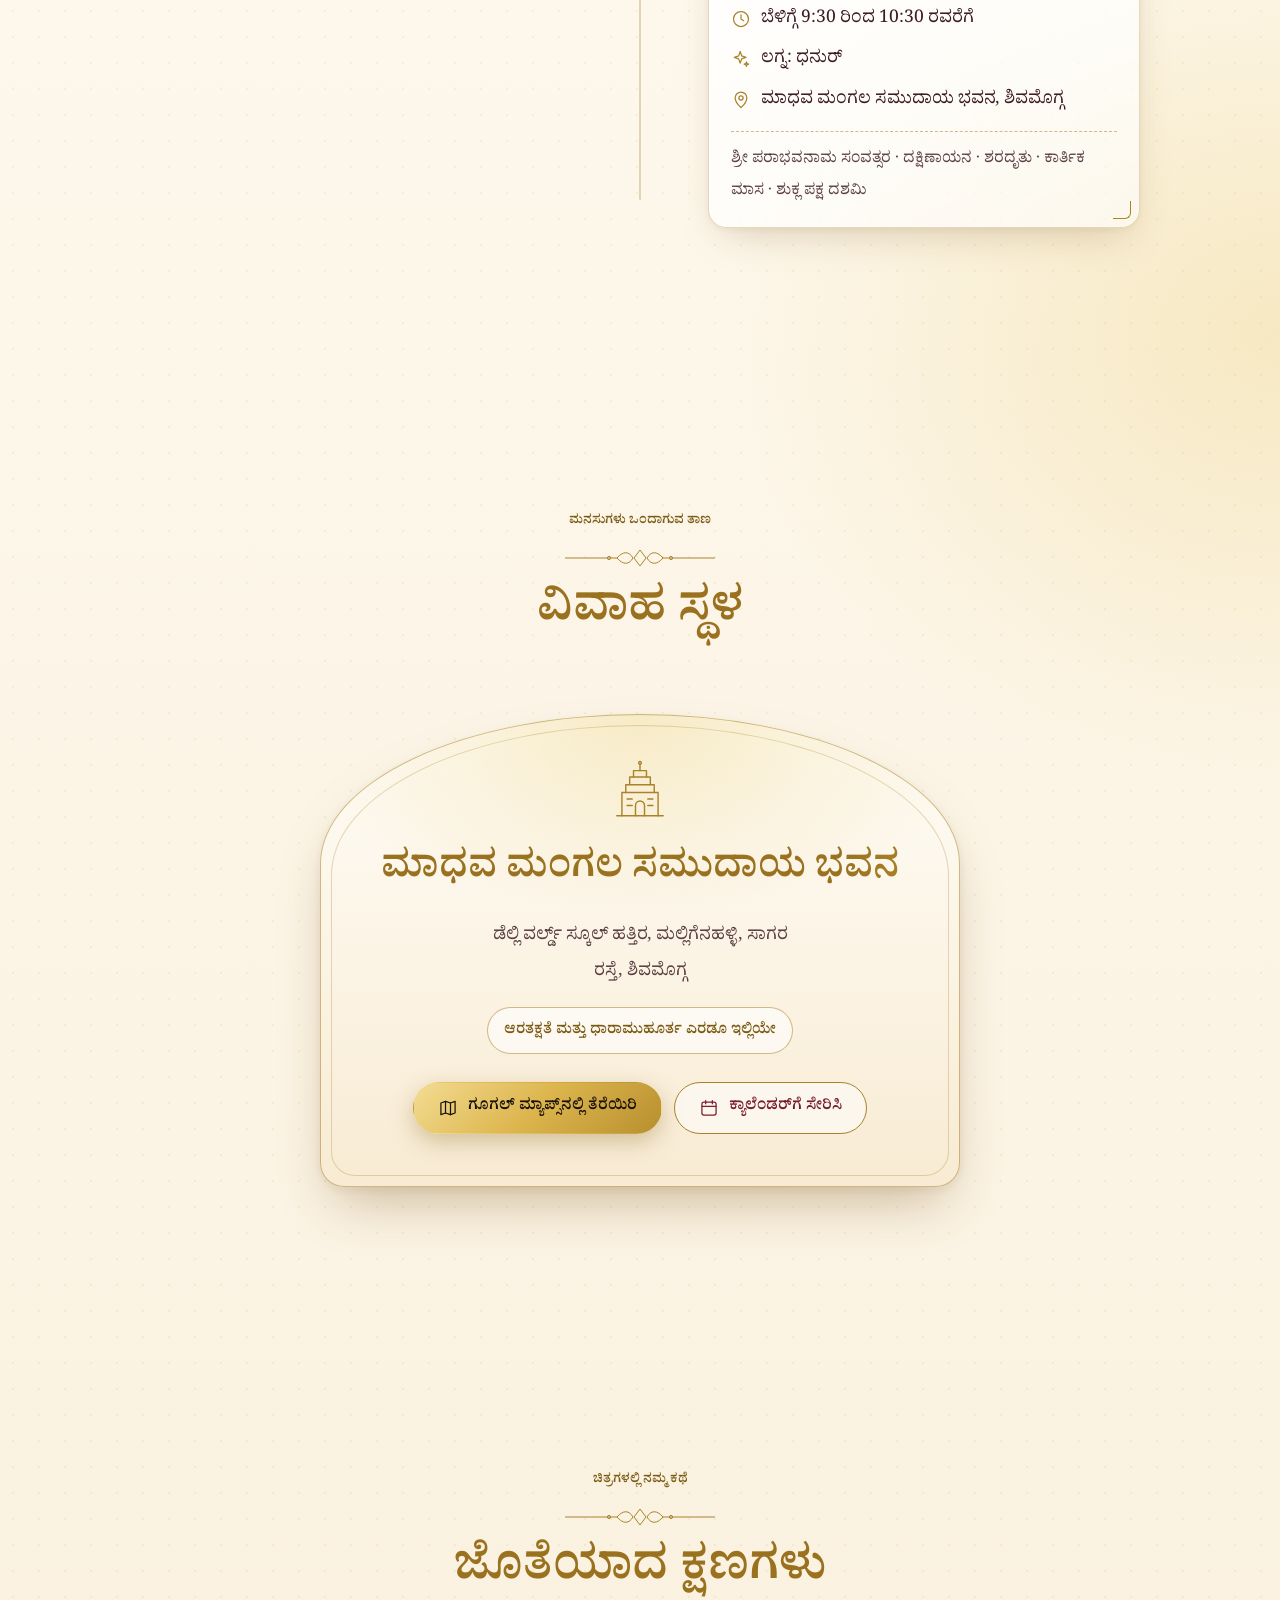
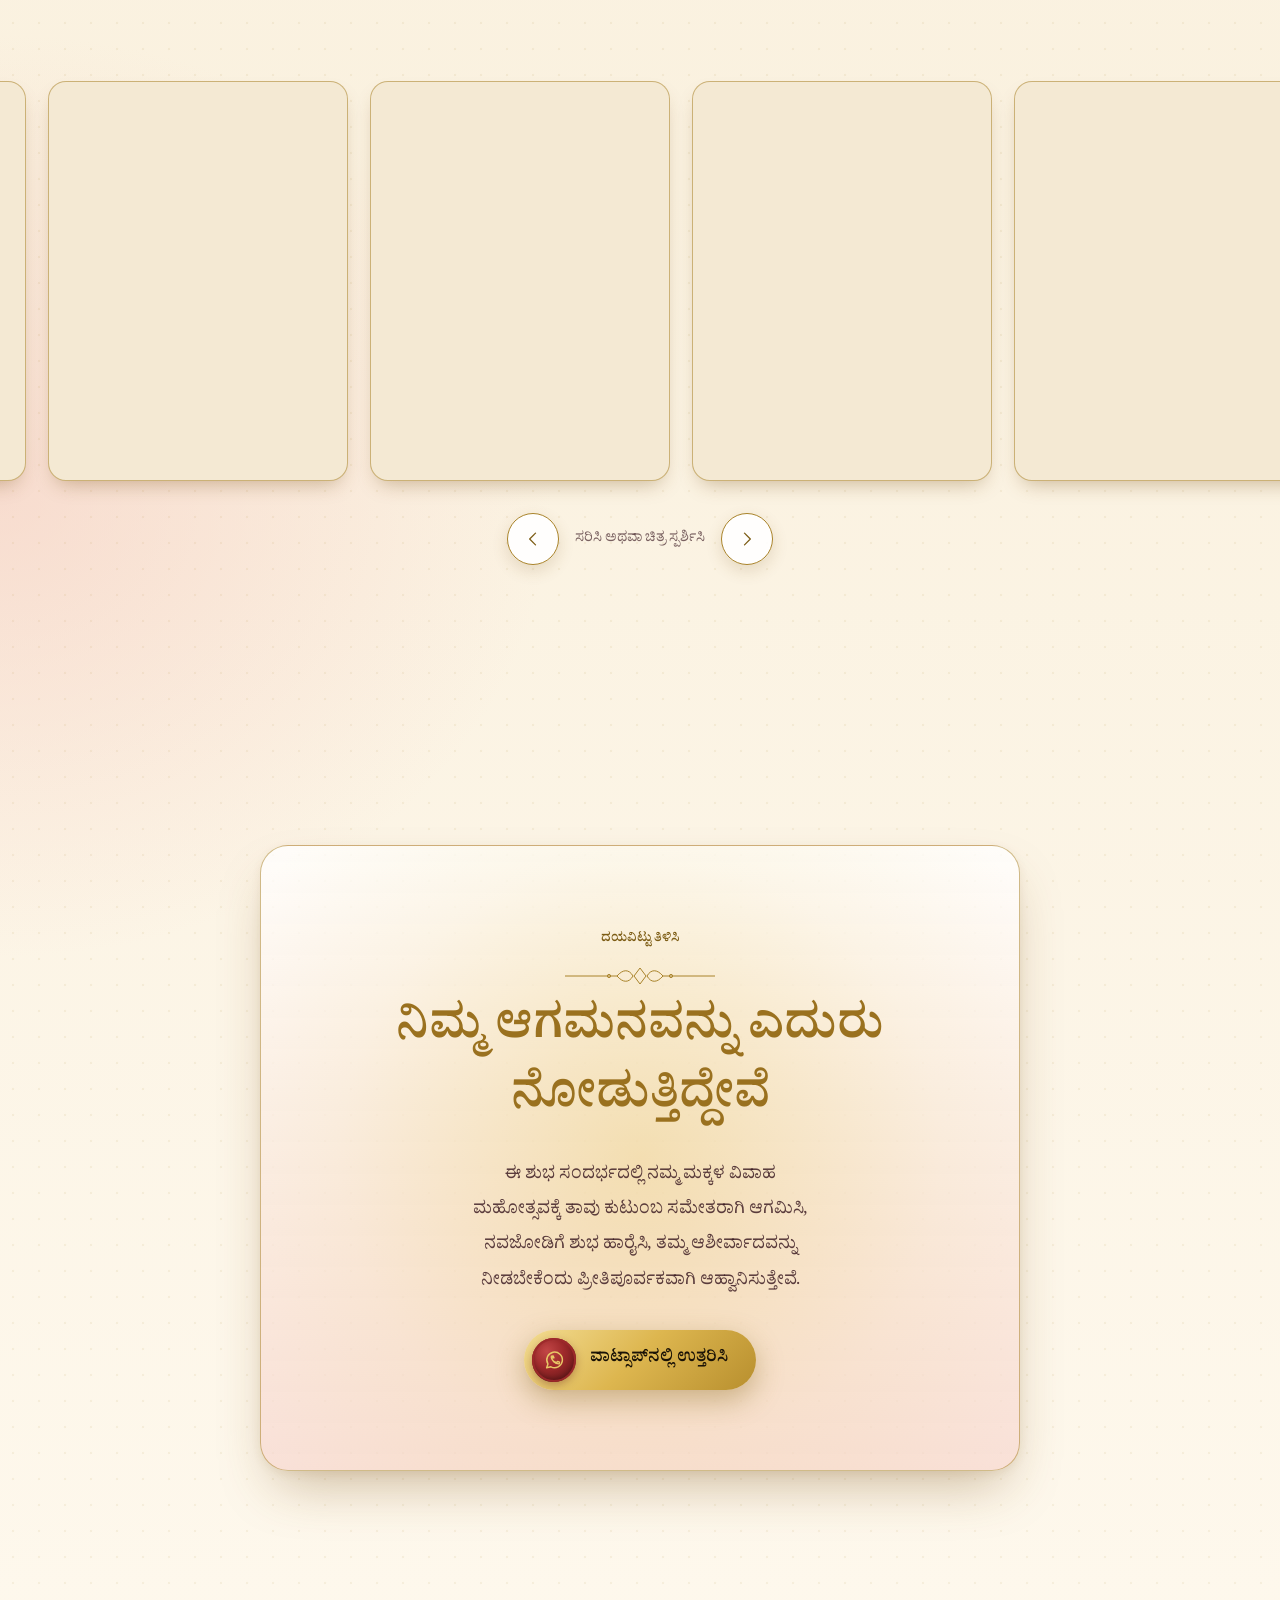
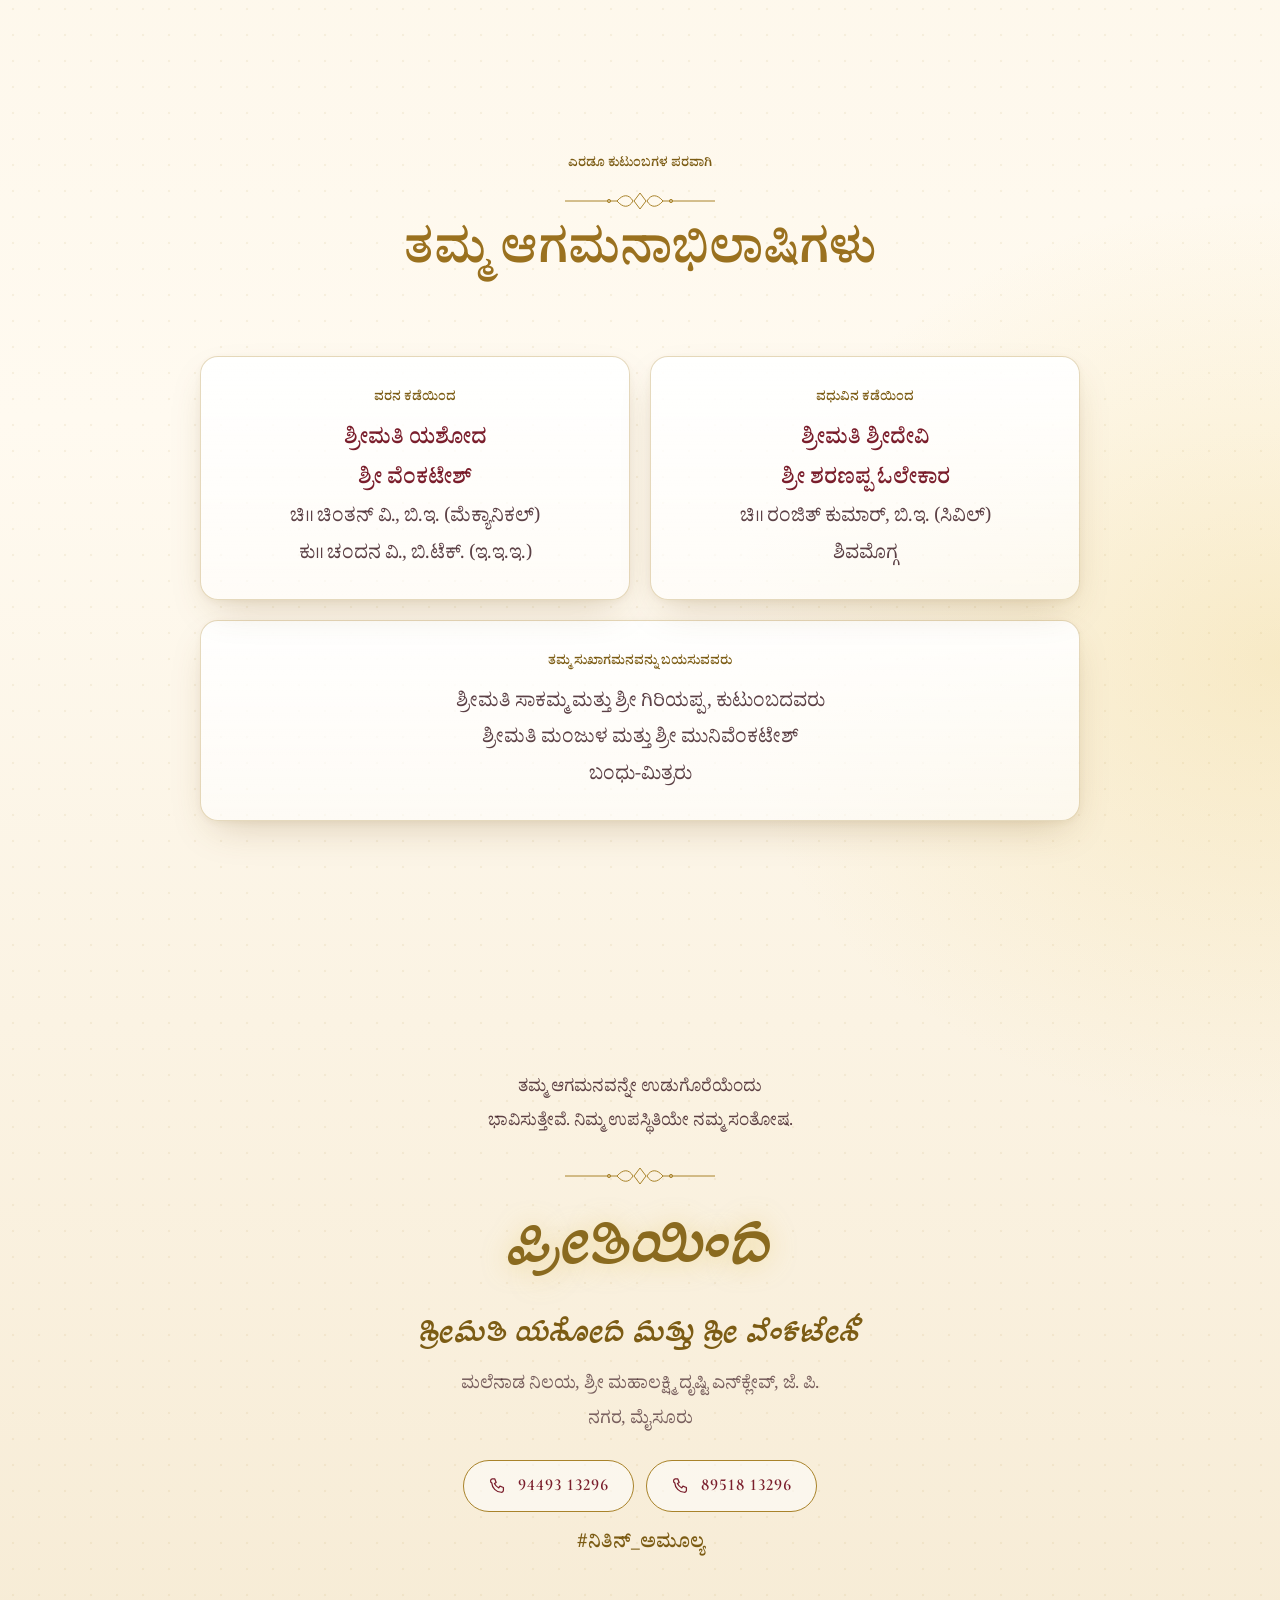
==== commit 415bb1bd: "Retheme invitation and link preview to light ivory and gold - Replace the dark navy theme with ivory" ====
--- a/index.html
+++ b/index.html
@@ -6,8 +6,8 @@
 <!-- PLACEHOLDER: couple names in title -->
 <title>Nitin V &amp; Amulya K S · Wedding Invitation</title>
 <meta name="description" content="Together with our families, we invite you to celebrate the wedding of Nitin V &amp; Amulya K S — Reception on 18 November and Dhaaraa Muhurtha on 19 November 2026 at Madhava Mangala Samudaya Bhavana, Shivamogga.">
-<meta name="theme-color" content="#0B1020">
-<meta name="color-scheme" content="dark">
+<meta name="theme-color" content="#FBF5E8">
+<meta name="color-scheme" content="light">
 
 <!-- ═══ WhatsApp / social link preview ═══
      Previews only appear when this file is hosted at a public URL (GitHub Pages, Netlify, etc.).
@@ -17,9 +17,10 @@
 <meta property="og:site_name" content="Nitin &amp; Amulya's Wedding">
 <meta property="og:title" content="Nitin V &amp; Amulya K S · Wedding Invitation">
 <meta property="og:description" content="ಆರತಕ್ಷತೆ 18-11-2026 · ಧಾರಾಮುಹೂರ್ತ 19-11-2026 · ಮಾಧವ ಮಂಗಲ ಸಮುದಾಯ ಭವನ, ಶಿವಮೊಗ್ಗ. Reception 18 Nov · Muhurtha 19 Nov 2026 · Shivamogga.">
-<!-- og-cover.jpg (1200×630) must sit in the same folder as this HTML file; the URL below must stay absolute -->
+<!-- og-cover.jpg (1200×630) must sit in the same folder as this HTML file; the URL below must stay absolute.
+     WhatsApp caches previews per URL: bump the ?v= number whenever og-cover.jpg changes. -->
 <meta property="og:url" content="https://nitin-weds-amulya.vercel.app/">
-<meta property="og:image" content="https://nitin-weds-amulya.vercel.app/og-cover.jpg">
+<meta property="og:image" content="https://nitin-weds-amulya.vercel.app/og-cover.jpg?v=2">
 <meta property="og:image:type" content="image/jpeg">
 <meta property="og:image:width" content="1200">
 <meta property="og:image:height" content="630">
@@ -39,23 +40,33 @@
    TOKENS
    ═══════════════════════════════════════════════════ */
 :root{
-  --bg:#0B1020;
-  --bg-2:#111833;
-  --bg-3:#18213F;
-  --surface:rgba(255,255,255,.035);
-  --surface-hi:rgba(255,255,255,.06);
-  --gold:#C9A84C;
-  --gold-hi:#EBD592;
-  --gold-lo:#94742A;
-  --gold-a12:rgba(201,168,76,.12);
-  --gold-a25:rgba(201,168,76,.25);
-  --gold-a45:rgba(201,168,76,.45);
-  --cream:#FAF3E0;
-  --cream-2:rgba(250,243,224,.78);
-  --cream-3:rgba(250,243,224,.6);
+  /* Ivory silk · champagne · blush — light, warm paper tones */
+  --bg:#FBF5E8;
+  --bg-2:#FFFDF7;
+  --bg-3:#F4E9D3;
+  --paper:#FFF9EC;
+  --blush:#F6DCD5;
+  --surface:rgba(255,255,255,.58);
+  --surface-hi:rgba(255,255,255,.92);
+  /* Antique gold: --gold for ornaments/icons, --gold-text readable on ivory, --gold-hi for bright fills */
+  --gold:#A9832A;
+  --gold-hi:#E8C766;
+  --gold-lo:#8A6A1F;
+  --gold-text:#7C5C14;
+  --gold-a12:rgba(169,131,42,.14);
+  --gold-a25:rgba(169,131,42,.30);
+  --gold-a45:rgba(169,131,42,.55);
+  --shine:linear-gradient(110deg,#9A711F 0%,#9A711F 34%,#BE922E 44%,#D8AE48 50%,#BE922E 56%,#9A711F 66%,#9A711F 100%);
+  --foil:linear-gradient(135deg,#F3DC92 0%,#DDB64F 48%,#B88F2E 100%);
+  /* Text on ivory: deep plum-maroon, three strengths */
+  --text:#3B1B22;
+  --text-2:rgba(59,27,34,.84);
+  --text-3:rgba(59,27,34,.68);
   --maroon:#7A1E2C;
   --wax:#9E2A2B;
   --ink:#1A1206;
+  --shadow-soft:0 16px 40px -14px rgba(120,78,20,.28),0 2px 6px rgba(120,78,20,.06);
+  --shadow-lift:0 26px 54px -16px rgba(120,78,20,.38),0 3px 10px rgba(120,78,20,.08);
 
   --f-en:'Cormorant Garamond', 'Times New Roman', serif;
   --f-kn:'Noto Serif Kannada', 'Tunga', serif;
@@ -82,12 +93,17 @@
 html.locked,html.locked body{overflow:hidden}
 body{
   margin:0;min-height:100vh;overflow-x:hidden;
-  font-family:var(--f-en);font-size:1.1875rem;line-height:1.6;color:var(--cream);
+  font-family:var(--f-en);font-size:1.1875rem;line-height:1.6;color:var(--text);
   background-color:var(--bg);
+  /* fine gold dot weave over soft blush + champagne washes, spread down the whole page */
   background-image:
-    radial-gradient(rgba(201,168,76,.075) 1px, transparent 1.6px),
-    linear-gradient(180deg,#0B1020 0%,#0F1631 35%,#0C1226 70%,#0B1020 100%);
-  background-size:26px 26px,100% 100%;
+    radial-gradient(rgba(169,131,42,.085) 1px, transparent 1.6px),
+    radial-gradient(60% 8% at 0% 22%, rgba(244,196,186,.55), transparent 72%),
+    radial-gradient(60% 8% at 100% 44%, rgba(232,199,102,.30), transparent 72%),
+    radial-gradient(60% 8% at 0% 66%, rgba(244,196,186,.48), transparent 72%),
+    radial-gradient(60% 8% at 100% 88%, rgba(232,199,102,.28), transparent 72%),
+    linear-gradient(180deg,#FBF5E8 0%,#FFFBF2 30%,#FAF1DF 62%,#FFFAF0 85%,#F7ECD6 100%);
+  background-size:26px 26px,100% 100%,100% 100%,100% 100%,100% 100%,100% 100%;
   padding-bottom:calc(24px + var(--safe-b));
   font-variant-numeric:lining-nums;
   -webkit-font-smoothing:antialiased;
@@ -96,7 +112,8 @@
 img{display:block;max-width:100%}
 a{color:inherit}
 button{font:inherit;color:inherit;cursor:pointer;-webkit-tap-highlight-color:transparent}
-:focus-visible{outline:2px solid var(--gold-hi);outline-offset:3px;border-radius:6px}
+:focus-visible{outline:2px solid var(--maroon);outline-offset:3px;border-radius:6px}
+::selection{background:rgba(232,199,102,.5);color:var(--text)}
 .kn,[lang="kn"]{font-family:var(--f-kn);letter-spacing:0!important;text-transform:none!important}
 .sr-only{position:absolute;width:1px;height:1px;padding:0;margin:-1px;overflow:hidden;clip:rect(0 0 0 0);white-space:nowrap;border:0}
 .ic{width:20px;height:20px;flex:0 0 auto;stroke:currentColor;fill:none;stroke-width:1.5;stroke-linecap:round;stroke-linejoin:round}
@@ -116,7 +133,7 @@
 body.lang-kn .venue-name .t-kn{margin-top:0;font-size:clamp(1.8rem,6.5vw,2.4rem);line-height:1.45}
 body.lang-kn .save .t-kn{font-size:clamp(1.25rem,4.5vw,1.5rem);line-height:1.5}
 body.lang-kn .p-name .kn{margin:4px 0 0;font-size:clamp(1.7rem,6.5vw,2.1rem);line-height:1.5}
-body.lang-kn .family .t-kn{margin-top:0;color:var(--gold-hi)}
+body.lang-kn .family .t-kn{margin-top:0;color:var(--gold-text)}
 body.lang-kn .names .n-kn{
   flex-direction:column;gap:.1em;margin-top:0;font-family:var(--f-kn-deco);font-weight:400;
   font-size:clamp(3rem,13vw,5.2rem);line-height:1.35;
@@ -126,7 +143,7 @@
 body.lang-kn .c-kn{font-family:var(--f-kn-deco);font-size:26px;font-size:7.4cqw;font-weight:400;line-height:1.4;color:var(--maroon)}
 body.lang-kn .sec-title .t-kn,body.lang-kn .ev-title .t-kn,body.lang-kn .venue-name .t-kn,
 body.lang-kn .save .t-kn,body.lang-kn .p-name .kn,body.lang-kn .names .n-kn{
-  background:linear-gradient(110deg,var(--gold) 0%,var(--gold) 38%,#FFF4CF 50%,var(--gold-hi) 54%,var(--gold) 64%,var(--gold) 100%);
+  background:var(--shine);
   background-size:260% 100%;-webkit-background-clip:text;background-clip:text;color:transparent;
   animation:sweep 6s ease-in-out infinite;
 }
@@ -134,7 +151,7 @@
 
 /* Gold shimmer sweep */
 .shimmer{
-  background:linear-gradient(110deg,var(--gold) 0%,var(--gold) 38%,#FFF4CF 50%,var(--gold-hi) 54%,var(--gold) 64%,var(--gold) 100%);
+  background:var(--shine);
   background-size:260% 100%;
   -webkit-background-clip:text;background-clip:text;color:transparent;
   animation:sweep 6s ease-in-out infinite;
@@ -147,16 +164,16 @@
 .lang{
   position:fixed;top:calc(12px + var(--safe-t));right:12px;z-index:var(--z-lang);
   display:flex;padding:3px;border-radius:999px;
-  background:rgba(11,16,32,.72);border:1px solid var(--gold-a25);
+  background:rgba(255,251,242,.84);border:1px solid var(--gold-a45);box-shadow:0 8px 24px -8px rgba(120,78,20,.35);
   -webkit-backdrop-filter:blur(10px);backdrop-filter:blur(10px);
 }
 .lang button{
   min-width:56px;min-height:48px;padding:0 14px;border:0;border-radius:999px;background:transparent;
-  color:var(--cream-2);font-size:1rem;font-weight:600;letter-spacing:.06em;
+  color:var(--text-2);font-size:1rem;font-weight:600;letter-spacing:.06em;
   transition:background .25s var(--ease),color .25s var(--ease);
 }
 .lang button[lang="kn"]{font-size:.95rem;letter-spacing:0}
-.lang button[aria-pressed="true"]{background:linear-gradient(135deg,var(--gold-hi),var(--gold));color:var(--ink)}
+.lang button[aria-pressed="true"]{background:var(--foil);color:var(--ink)}
 .lang button:active{transform:scale(.96)}
 
 /* ═══════════════════════════════════════════════════
@@ -168,15 +185,17 @@
   display:flex;flex-direction:column;align-items:center;justify-content:center;gap:28px;
   padding:calc(80px + var(--safe-t)) 16px calc(32px + var(--safe-b));
   background:
-    radial-gradient(70% 50% at 50% 45%,rgba(201,168,76,.16),transparent 70%),
-    radial-gradient(rgba(201,168,76,.08) 1px,transparent 1.6px) 0 0/26px 26px,
-    var(--bg);
+    radial-gradient(70% 50% at 50% 46%,rgba(232,199,102,.34),transparent 70%),
+    radial-gradient(60% 42% at 8% 6%,rgba(244,196,186,.62),transparent 72%),
+    radial-gradient(60% 42% at 94% 96%,rgba(250,214,170,.58),transparent 72%),
+    radial-gradient(rgba(169,131,42,.10) 1px,transparent 1.6px) 0 0/26px 26px,
+    linear-gradient(180deg,#FFFBF2,#FAF0DC);
   transition:opacity .9s var(--ease) .15s,visibility 0s linear 1.1s;
 }
 .env-title{margin:0;text-align:center;transition:opacity .5s ease,transform .6s var(--ease)}
-.env-title .t1{display:block;font-style:italic;font-size:clamp(1.25rem,4.6vw,1.6rem);color:var(--cream-2)}
+.env-title .t1{display:block;font-style:italic;font-size:clamp(1.25rem,4.6vw,1.6rem);color:var(--text-2)}
 .env-title .t2{display:block;font-family:var(--f-script);font-size:clamp(2.4rem,9vw,3.4rem);line-height:1.25;padding:0 .2em}
-.env-hint{margin:0;display:flex;flex-direction:column;align-items:center;gap:2px;color:var(--cream-3);font-size:1rem;letter-spacing:.14em;text-transform:uppercase;transition:opacity .4s ease}
+.env-hint{margin:0;display:flex;flex-direction:column;align-items:center;gap:2px;color:var(--text-3);font-size:1rem;letter-spacing:.14em;text-transform:uppercase;transition:opacity .4s ease}
 .env-hint .kn{font-size:.9rem}
 
 .env-stage{transition:transform .9s var(--ease),opacity .7s ease}
@@ -185,18 +204,18 @@
   width:min(86vw,440px,calc((100svh - 260px) * 1.5));
   min-width:260px;aspect-ratio:3/2;perspective:1400px;container-type:inline-size;
   margin-top:clamp(40px,10vh,110px);
-  filter:drop-shadow(0 30px 40px rgba(0,0,0,.55));
+  filter:drop-shadow(0 28px 34px rgba(120,60,30,.30));
 }
 .envelope:focus-visible{outline-offset:10px}
 .env-back{position:absolute;inset:0;border-radius:6px;z-index:0;
-  background:linear-gradient(160deg,#141C3A,#0D132A);border:1px solid var(--gold-a45)}
+  background:linear-gradient(160deg,#E2B2A5,#CC9486);border:1px solid var(--gold-a45)}
 .env-card{
   position:absolute;left:5%;right:5%;top:5%;bottom:6%;z-index:2;border-radius:4px;
   background:
-    radial-gradient(120% 80% at 50% 0%,#FFFDF5,transparent 70%),
-    repeating-linear-gradient(45deg,rgba(201,168,76,.05) 0 2px,transparent 2px 6px),
-    var(--cream);
-  color:var(--maroon);box-shadow:0 10px 30px rgba(0,0,0,.35);
+    radial-gradient(120% 80% at 50% 0%,#FFFFFA,transparent 70%),
+    repeating-linear-gradient(45deg,rgba(169,131,42,.06) 0 2px,transparent 2px 6px),
+    var(--paper);
+  color:var(--maroon);box-shadow:0 8px 24px rgba(110,50,30,.22);
   transition:transform 1.1s var(--ease);
 }
 .card-in{
@@ -220,7 +239,7 @@
 .seal-half{
   position:absolute;inset:0;border-radius:48% 52% 50% 46% / 50% 46% 54% 50%;
   background:radial-gradient(circle at 34% 30%,#C24646 0%,var(--wax) 38%,#5A1214 100%);
-  box-shadow:inset 0 -4px 8px rgba(0,0,0,.35),inset 0 3px 6px rgba(255,180,160,.25),0 4px 10px rgba(0,0,0,.45);
+  box-shadow:inset 0 -4px 8px rgba(0,0,0,.35),inset 0 3px 6px rgba(255,180,160,.25),0 5px 12px rgba(90,20,20,.4);
   display:grid;place-items:center;
   transition:transform .8s var(--ease-in) .28s,opacity .5s ease .5s;
 }
@@ -231,7 +250,7 @@
 .seal-crack{position:absolute;inset:0;width:100%;height:100%;pointer-events:none;overflow:visible}
 .seal-crack path{fill:none;stroke:#2A0607;stroke-width:2.4;stroke-linecap:round;stroke-dasharray:80;stroke-dashoffset:80;transition:stroke-dashoffset .3s ease-out}
 .env-seal::after{
-  content:'';position:absolute;inset:-10%;border-radius:50%;border:2px solid rgba(201,168,76,.55);
+  content:'';position:absolute;inset:-10%;border-radius:50%;border:2px solid rgba(169,131,42,.6);
   animation:ring 2.2s ease-out infinite;
 }
 @keyframes ring{0%{transform:scale(.9);opacity:.9}100%{transform:scale(1.6);opacity:0}}
@@ -263,72 +282,85 @@
   min-height:100vh;min-height:100svh;display:grid;place-items:center;text-align:center;
   padding:clamp(120px,18vw,170px) var(--gutter) 110px;
 }
-.hero-bg{position:absolute;inset:0;z-index:-1;pointer-events:none}
+/* fade the hero's light/mandala out at the bottom with a mask, so the page's dot weave runs on unbroken beneath it */
+.hero-bg{position:absolute;inset:0;z-index:-1;pointer-events:none;
+  -webkit-mask-image:linear-gradient(180deg,#000 0%,#000 68%,transparent 100%);mask-image:linear-gradient(180deg,#000 0%,#000 68%,transparent 100%)}
 .hero-glow{position:absolute;inset:-10%;
   background:
-    radial-gradient(55% 42% at 50% 42%,rgba(201,168,76,.2),transparent 70%),
-    radial-gradient(40% 35% at 10% 90%,rgba(122,30,44,.4),transparent 70%),
-    radial-gradient(40% 35% at 92% 82%,rgba(38,64,140,.35),transparent 70%)}
-.stars{position:absolute;inset:0;opacity:.7;animation:twinkle 5s ease-in-out infinite alternate;
+    radial-gradient(55% 42% at 50% 40%,rgba(232,199,102,.42),transparent 70%),
+    radial-gradient(46% 40% at 6% 92%,rgba(240,168,160,.52),transparent 70%),
+    radial-gradient(46% 40% at 96% 82%,rgba(250,208,160,.6),transparent 70%),
+    radial-gradient(40% 32% at 88% 6%,rgba(244,196,186,.45),transparent 70%)}
+/* slow drifting light — on a pseudo-element, because JS drives .hero-glow's own transform for parallax */
+.hero-glow::before{content:'';position:absolute;inset:0;animation:aurora 16s ease-in-out infinite alternate;
+  background:
+    radial-gradient(38% 30% at 30% 30%,rgba(255,255,255,.7),transparent 70%),
+    radial-gradient(34% 28% at 74% 62%,rgba(255,236,190,.65),transparent 70%)}
+@keyframes aurora{from{transform:translate3d(-4%,-2%,0) scale(1)}to{transform:translate3d(5%,3%,0) scale(1.12)}}
+/* gold glitter */
+.stars{position:absolute;inset:0;opacity:.8;animation:twinkle 5s ease-in-out infinite alternate;
   background-image:
-    radial-gradient(1.4px 1.4px at 12% 22%,#FFF6DA 50%,transparent 52%),
-    radial-gradient(1.2px 1.2px at 82% 16%,#FFF6DA 50%,transparent 52%),
-    radial-gradient(1px 1px at 68% 64%,#FFF6DA 50%,transparent 52%),
-    radial-gradient(1.6px 1.6px at 24% 74%,#EBD592 50%,transparent 52%),
-    radial-gradient(1px 1px at 46% 12%,#FFF6DA 50%,transparent 52%),
-    radial-gradient(1.3px 1.3px at 90% 48%,#EBD592 50%,transparent 52%),
-    radial-gradient(1px 1px at 6% 52%,#FFF6DA 50%,transparent 52%),
-    radial-gradient(1.2px 1.2px at 58% 88%,#FFF6DA 50%,transparent 52%)}
-@keyframes twinkle{from{opacity:.35}to{opacity:.85}}
+    radial-gradient(2px 2px at 12% 22%,#C79A2E 50%,transparent 52%),
+    radial-gradient(1.6px 1.6px at 82% 16%,#D4AA48 50%,transparent 52%),
+    radial-gradient(1.4px 1.4px at 68% 64%,#C79A2E 50%,transparent 52%),
+    radial-gradient(2.2px 2.2px at 24% 74%,#D9B55A 50%,transparent 52%),
+    radial-gradient(1.4px 1.4px at 46% 12%,#C79A2E 50%,transparent 52%),
+    radial-gradient(1.8px 1.8px at 90% 48%,#D4AA48 50%,transparent 52%),
+    radial-gradient(1.4px 1.4px at 6% 52%,#C79A2E 50%,transparent 52%),
+    radial-gradient(1.6px 1.6px at 58% 88%,#D9B55A 50%,transparent 52%),
+    radial-gradient(1.4px 1.4px at 34% 46%,#D4AA48 50%,transparent 52%),
+    radial-gradient(1.8px 1.8px at 76% 34%,#C79A2E 50%,transparent 52%),
+    radial-gradient(1.4px 1.4px at 52% 56%,#D9B55A 50%,transparent 52%),
+    radial-gradient(1.6px 1.6px at 16% 90%,#C79A2E 50%,transparent 52%)}
+@keyframes twinkle{from{opacity:.35}to{opacity:.95}}
 .mandala-wrap{
   --m:min(150vw,980px);
   position:absolute;left:50%;top:46%;width:var(--m);height:var(--m);
   margin-left:calc(var(--m) / -2);margin-top:calc(var(--m) / -2);
 }
-.mandala{width:100%;height:100%;opacity:.17;animation:spin 200s linear infinite}
+.mandala{width:100%;height:100%;opacity:.3;animation:spin 200s linear infinite}
 .mandala *{fill:none;stroke:var(--gold);stroke-width:.8}
 .mandala .dot{fill:var(--gold);stroke:none}
 @keyframes spin{to{transform:rotate(360deg)}}
-.hero::after{content:'';position:absolute;left:0;right:0;bottom:0;height:160px;z-index:-1;
-  background:linear-gradient(transparent,var(--bg))}
 
 .toran{position:absolute;top:0;left:0;width:100%;height:clamp(84px,12vw,140px);z-index:0;pointer-events:none}
 .toran .strand{transform-box:fill-box;transform-origin:50% 0;animation:swing 3.6s ease-in-out infinite alternate}
 @keyframes swing{from{transform:rotate(-3deg)}to{transform:rotate(3deg)}}
 
 .hero-inner{position:relative;z-index:1;max-width:760px;width:100%}
-.invocation{margin:0 0 18px;color:var(--gold);font-size:1rem}
+.invocation{margin:0 0 18px;color:var(--gold-text);font-size:1rem}
 .eyebrow{
-  margin:0;color:var(--gold);font-size:.875rem;font-weight:600;letter-spacing:.28em;text-transform:uppercase;
+  margin:0;color:var(--gold-text);font-size:.875rem;font-weight:600;letter-spacing:.28em;text-transform:uppercase;
 }
 .names{margin:14px 0 6px;font-weight:400;line-height:1}
 .names .n-en{display:flex;flex-direction:column;align-items:center;font-family:var(--f-script);font-size:clamp(4rem,17vw,8rem);line-height:1.08}
 .names .n-en span{padding:0 .18em}
-.names .amp{font-size:.55em;line-height:.9;color:var(--cream-2)}
-.names .n-kn{display:flex;align-items:center;justify-content:center;gap:.5em;margin-top:14px;font-size:clamp(1.5rem,6vw,2.2rem);font-weight:600;color:var(--gold-hi)}
-.names .n-kn svg{width:.55em;height:.55em;fill:var(--gold)}
-.hero-sub{margin:14px auto 0;max-width:30ch;color:var(--cream-2);font-style:italic;font-size:clamp(1.15rem,3.8vw,1.4rem)}
+.names .amp{font-size:.55em;line-height:.9;color:var(--maroon)}
+.names .n-kn{display:flex;align-items:center;justify-content:center;gap:.5em;margin-top:14px;font-size:clamp(1.5rem,6vw,2.2rem);font-weight:600;color:var(--gold-lo)}
+.names .n-kn svg{width:.55em;height:.55em;fill:var(--maroon)}
+.hero-sub{margin:14px auto 0;max-width:30ch;color:var(--text-2);font-style:italic;font-size:clamp(1.15rem,3.8vw,1.4rem)}
 
 .save{margin:34px 0 0;display:flex;flex-direction:column;align-items:center;gap:4px}
 .save .t-en{font-size:clamp(1.1rem,4vw,1.35rem);font-weight:600;letter-spacing:.42em;text-transform:uppercase;padding-left:.42em}
-.save .t-kn{font-size:1rem;color:var(--cream-2)}
+.save .t-kn{font-size:1rem;color:var(--text-2)}
 
 .date-row{margin:18px auto 0;display:grid;grid-template-columns:1fr auto 1fr;align-items:center;gap:clamp(12px,4vw,28px);max-width:440px}
 .date-row .side{padding:10px 0;border-top:1px solid var(--gold-a45);border-bottom:1px solid var(--gold-a45);
-  font-size:.95rem;letter-spacing:.2em;text-transform:uppercase;color:var(--cream)}
-.date-row .day{font-size:clamp(3.4rem,13vw,4.6rem);line-height:1;font-weight:500;color:var(--gold-hi);font-variant-numeric:lining-nums}
-.hero-venue{margin:14px 0 0;display:inline-flex;align-items:center;gap:8px;color:var(--cream-2);font-size:1.05rem}
+  font-size:.95rem;letter-spacing:.2em;text-transform:uppercase;color:var(--maroon);font-weight:600}
+.date-row .day{font-size:clamp(3.4rem,13vw,4.6rem);line-height:1;font-weight:500;font-variant-numeric:lining-nums;
+  background:var(--shine);background-size:260% 100%;-webkit-background-clip:text;background-clip:text;color:transparent;animation:sweep 6s ease-in-out infinite}
+.hero-venue{margin:14px 0 0;display:inline-flex;align-items:center;gap:8px;color:var(--text-2);font-size:1.05rem}
 .hero-venue .ic{color:var(--gold)}
 
 .countdown{margin:30px auto 0;display:flex;justify-content:center;gap:clamp(8px,2.5vw,16px);flex-wrap:wrap}
-.cd-cell{min-width:clamp(66px,18vw,88px);padding:12px 6px 10px;border-radius:14px;background:var(--surface);border:1px solid var(--gold-a25)}
-.cd-num{display:block;font-size:clamp(1.8rem,7vw,2.4rem);line-height:1;font-weight:600;color:var(--gold-hi);font-variant-numeric:lining-nums tabular-nums}
-.cd-lbl{display:block;margin-top:6px;font-size:.8rem;letter-spacing:.18em;text-transform:uppercase;color:var(--cream-3)}
-.cd-done{margin:30px 0 0;font-style:italic;color:var(--gold-hi);font-size:1.2rem}
+.cd-cell{min-width:clamp(66px,18vw,88px);padding:12px 6px 10px;border-radius:14px;background:linear-gradient(180deg,rgba(255,255,255,.92),rgba(255,248,232,.7));border:1px solid var(--gold-a45);box-shadow:var(--shadow-soft)}
+.cd-num{display:block;font-size:clamp(1.8rem,7vw,2.4rem);line-height:1;font-weight:600;color:var(--maroon);font-variant-numeric:lining-nums tabular-nums}
+.cd-lbl{display:block;margin-top:6px;font-size:.8rem;letter-spacing:.18em;text-transform:uppercase;color:var(--text-3)}
+.cd-done{margin:30px 0 0;font-style:italic;color:var(--gold-text);font-size:1.2rem}
 
 .scroll-cue{
   margin:34px auto 0;display:inline-flex;flex-direction:column;align-items:center;gap:2px;min-width:48px;min-height:48px;
-  text-decoration:none;color:var(--cream-3);font-size:.8rem;letter-spacing:.24em;text-transform:uppercase;
+  text-decoration:none;color:var(--text-3);font-size:.8rem;letter-spacing:.24em;text-transform:uppercase;
 }
 .scroll-cue .ic{width:26px;height:26px;color:var(--gold);animation:bob 1.8s ease-in-out infinite}
 @keyframes bob{0%,100%{transform:translateY(0)}50%{transform:translateY(6px)}}
@@ -348,7 +380,7 @@
 .orn .f{fill:currentColor;stroke:none}
 .sec-title{margin:0;font-weight:600;line-height:1.1}
 .sec-title .t-en{display:inline-block;font-size:clamp(2.3rem,8vw,3.8rem);padding:0 .06em .06em}
-.sec-title .t-kn{display:block;margin-top:.45em;font-size:clamp(1.15rem,3.8vw,1.55rem);font-weight:600;color:var(--cream-2);line-height:1.5}
+.sec-title .t-kn{display:block;margin-top:.45em;font-size:clamp(1.15rem,3.8vw,1.55rem);font-weight:600;color:var(--text-2);line-height:1.5}
 
 .js .reveal{opacity:0;transform:translateY(40px);transition:opacity .9s var(--ease),transform .9s var(--ease);transition-delay:var(--d,0s)}
 .js .reveal.in{opacity:1;transform:none}
@@ -357,50 +389,50 @@
 .couple-grid{display:grid;grid-template-columns:1fr;gap:28px;align-items:stretch;max-width:980px;margin:0 auto}
 .person{
   text-align:center;padding:36px 24px 32px;border-radius:var(--r-card);
-  background:linear-gradient(180deg,var(--surface-hi),var(--surface));border:1px solid var(--gold-a25);
+  background:linear-gradient(180deg,var(--surface-hi),var(--surface));border:1px solid var(--gold-a25);box-shadow:var(--shadow-soft);
 }
 .frame{
   position:relative;width:clamp(176px,52vw,220px);aspect-ratio:1;margin:8px auto 26px;border-radius:50%;padding:5px;
-  background:conic-gradient(from 210deg,var(--gold-lo),var(--gold-hi),var(--gold),var(--gold-hi),var(--gold-lo));
-  box-shadow:0 0 0 1px rgba(0,0,0,.4),0 0 38px rgba(201,168,76,.35),0 0 90px rgba(201,168,76,.12);
+  background:conic-gradient(from 210deg,var(--gold-lo),var(--gold-hi),var(--gold),#FFF1C2,var(--gold),var(--gold-hi),var(--gold-lo));
+  box-shadow:0 0 0 1px rgba(124,92,20,.35),0 14px 30px rgba(140,100,30,.30),0 0 56px rgba(232,199,102,.45);
 }
 .frame::after{content:'';position:absolute;inset:-13px;border-radius:50%;border:1px dashed var(--gold-a45);animation:spin 50s linear infinite}
 .frame img{width:100%;height:100%;border-radius:50%;object-fit:cover;border:4px solid var(--bg-2);background:var(--gold)}
-.role{margin:0;color:var(--gold);font-size:.875rem;font-weight:600;letter-spacing:.28em;text-transform:uppercase}
+.role{margin:0;color:var(--gold-text);font-size:.875rem;font-weight:600;letter-spacing:.28em;text-transform:uppercase}
 .p-name{margin:6px 0 0;font-weight:400}
 .p-name .script{display:block;font-family:var(--f-script);font-size:clamp(3rem,12vw,3.8rem);line-height:1.2;padding:0 .2em}
-.p-name .kn{display:block;font-size:1.3rem;font-weight:600;color:var(--gold-hi);margin-top:2px}
-.parents{margin:10px 0 0;font-style:italic;color:var(--cream-2)}
-.bio{margin:14px auto 0;max-width:36ch;color:var(--cream-2)}
+.p-name .kn{display:block;font-size:1.3rem;font-weight:600;color:var(--gold-lo);margin-top:2px}
+.parents{margin:10px 0 0;font-style:italic;color:var(--text-2)}
+.bio{margin:14px auto 0;max-width:36ch;color:var(--text-2)}
 .couple-amp{display:none}
 
 /* ─── Timeline ─── */
 .tl-wrap{position:relative;max-width:1000px;margin:0 auto}
-.tl-line{position:absolute;top:28px;bottom:28px;left:27px;width:2px;background:var(--gold-a12);border-radius:2px}
+.tl-line{position:absolute;top:28px;bottom:28px;left:27px;width:2px;background:var(--gold-a25);border-radius:2px}
 .tl-fill{position:absolute;inset:0;border-radius:2px;background:linear-gradient(var(--gold-hi),var(--gold),var(--gold-lo));transform-origin:50% 0;transform:scaleY(0)}
 .timeline{list-style:none;margin:0;padding:0}
 .tl-item{position:relative;display:grid;grid-template-columns:56px 1fr;gap:16px;align-items:start}
 .tl-item+.tl-item{margin-top:28px}
 .tl-dot{
   position:relative;z-index:1;width:56px;height:56px;border-radius:50%;display:grid;place-items:center;
-  background:var(--bg-2);border:1.5px solid var(--gold);color:var(--gold-hi);
-  box-shadow:0 0 0 6px var(--bg),0 0 26px rgba(201,168,76,.3);
+  background:linear-gradient(160deg,#FFFFFA,#F8EBCB);border:1.5px solid var(--gold);color:var(--gold-lo);
+  box-shadow:0 0 0 6px var(--bg),0 0 0 7px var(--gold-a25),0 10px 24px rgba(140,100,30,.32);
 }
 .tl-dot .ic{width:26px;height:26px}
 .tl-card{
   position:relative;padding:22px 22px 20px;border-radius:var(--r-card);
-  background:linear-gradient(160deg,var(--surface-hi),var(--surface));border:1px solid var(--gold-a25);
+  background:linear-gradient(160deg,var(--surface-hi),var(--surface));border:1px solid var(--gold-a25);box-shadow:var(--shadow-soft);
 }
 .tl-card::before,.tl-card::after{content:'';position:absolute;width:18px;height:18px;border:1.5px solid var(--gold)}
 .tl-card::before{top:8px;left:8px;border-right:0;border-bottom:0;border-top-left-radius:6px}
 .tl-card::after{bottom:8px;right:8px;border-left:0;border-top:0;border-bottom-right-radius:6px}
 .ev-title{margin:0 0 12px;font-weight:600;line-height:1.15}
 .ev-title .t-en{display:block;font-size:clamp(1.8rem,6vw,2.2rem)}
-.ev-title .t-kn{display:block;font-size:1.05rem;color:var(--cream-2);margin-top:4px}
+.ev-title .t-kn{display:block;font-size:1.05rem;color:var(--text-2);margin-top:4px}
 .meta{list-style:none;margin:0;padding:0;display:grid;gap:8px}
-.meta li{display:flex;align-items:flex-start;gap:10px;color:var(--cream)}
+.meta li{display:flex;align-items:flex-start;gap:10px;color:var(--text)}
 .meta .ic{margin-top:.25em;color:var(--gold)}
-.dress{margin:14px 0 0;padding-top:12px;border-top:1px dashed var(--gold-a25);font-style:italic;color:var(--cream-2);font-size:1.05rem}
+.dress{margin:14px 0 0;padding-top:12px;border-top:1px dashed var(--gold-a45);font-style:italic;color:var(--text-2);font-size:1.05rem}
 
 /* ─── Venue ─── */
 .venue-card{
@@ -408,19 +440,19 @@
   padding:clamp(96px,22vw,130px) clamp(22px,6vw,56px) clamp(36px,6vw,52px);
   border-radius:50% 50% 24px 24px / 150px 150px 24px 24px;
   background:
-    radial-gradient(80% 60% at 50% 0%,rgba(201,168,76,.18),transparent 70%),
-    linear-gradient(180deg,var(--bg-3),var(--bg-2));
+    radial-gradient(80% 60% at 50% 0%,rgba(232,199,102,.34),transparent 70%),
+    linear-gradient(180deg,#FFFDF8,#F8EBD3);
   border:1px solid var(--gold-a45);
-  box-shadow:0 30px 60px rgba(0,0,0,.35);
+  box-shadow:var(--shadow-lift);
 }
 .venue-card::before{content:'';position:absolute;inset:10px;border-radius:inherit;border:1px solid var(--gold-a25);pointer-events:none}
 .venue-icon{position:absolute;top:clamp(30px,7vw,44px);left:50%;transform:translateX(-50%);width:62px;height:62px;color:var(--gold)}
 .venue-icon .ic{width:100%;height:100%;stroke-width:1.1}
 .venue-name{margin:0;font-weight:600;line-height:1.15}
 .venue-name .t-en{display:block;font-size:clamp(2rem,7vw,2.8rem)}
-.venue-name .t-kn{display:block;margin-top:6px;font-size:1.2rem;color:var(--cream-2)}
-.venue-addr{margin:18px auto 0;max-width:34ch;color:var(--cream-2)}
-.venue-note{display:inline-block;margin:18px 0 0;padding:8px 16px;border-radius:999px;border:1px solid var(--gold-a45);color:var(--gold-hi);font-size:1rem}
+.venue-name .t-kn{display:block;margin-top:6px;font-size:1.2rem;color:var(--text-2)}
+.venue-addr{margin:18px auto 0;max-width:34ch;color:var(--text-2)}
+.venue-note{display:inline-block;margin:18px 0 0;padding:8px 16px;border-radius:999px;border:1px solid var(--gold-a45);background:rgba(255,255,255,.6);color:var(--gold-text);font-size:1rem;font-weight:600}
 .btn-row{margin-top:28px;display:flex;flex-wrap:wrap;justify-content:center;gap:12px}
 .btn{
   display:inline-flex;align-items:center;justify-content:center;gap:10px;min-height:52px;padding:0 24px;border-radius:999px;
@@ -428,9 +460,9 @@
   transition:transform .2s var(--ease),box-shadow .25s var(--ease),background-color .25s;
 }
 .btn:active{transform:scale(.97)}
-.btn-gold{background:linear-gradient(135deg,var(--gold-hi),var(--gold) 55%,var(--gold-lo));color:var(--ink);box-shadow:0 8px 24px rgba(201,168,76,.28)}
-.btn-gold:hover{box-shadow:0 10px 32px rgba(201,168,76,.45)}
-.btn-ghost{border-color:var(--gold-a45);color:var(--gold-hi);background:transparent}
+.btn-gold{background:var(--foil);color:var(--ink);box-shadow:0 8px 22px rgba(138,106,31,.34)}
+.btn-gold:hover{box-shadow:0 12px 30px rgba(138,106,31,.5)}
+.btn-ghost{border-color:var(--gold);color:var(--maroon);background:rgba(255,255,255,.55)}
 .btn-ghost:hover{background:var(--gold-a12)}
 
 /* ─── Gallery ─── */
@@ -444,11 +476,12 @@
 .g-track::-webkit-scrollbar{display:none}
 .g-slot{
   position:relative;flex:0 0 clamp(220px,68vw,300px);aspect-ratio:3/4;margin:0;border-radius:var(--r-card);overflow:hidden;
-  scroll-snap-align:start;background:var(--bg-3);border:1px solid var(--gold-a25);
+  /* shadow is kept inside the track's 24px bottom padding, or the scroll container clips it into a visible band */
+  scroll-snap-align:start;background:var(--bg-3);border:1px solid var(--gold-a45);box-shadow:0 10px 20px -8px rgba(120,78,20,.38);
 }
 .g-slot::after{
   content:'';position:absolute;inset:0;pointer-events:none;
-  background:linear-gradient(100deg,transparent 30%,rgba(235,213,146,.18) 50%,transparent 70%);
+  background:linear-gradient(100deg,transparent 30%,rgba(255,255,255,.6) 50%,transparent 70%);
   background-size:220% 100%;animation:shimmerLoad 1.4s linear infinite;transition:opacity .4s;
 }
 .g-slot.loaded::after{opacity:0;animation:none}
@@ -459,7 +492,7 @@
 .g-open:focus-visible{outline-offset:-4px;border-radius:var(--r-card)}
 .g-open::after{
   content:'';position:absolute;right:12px;bottom:12px;width:40px;height:40px;border-radius:50%;
-  background:rgba(11,16,32,.6) url("data:image/svg+xml,%3Csvg xmlns='http://www.w3.org/2000/svg' viewBox='0 0 24 24' fill='none' stroke='%23EBD592' stroke-width='1.6' stroke-linecap='round'%3E%3Cpath d='M14 4h6v6M10 20H4v-6M20 4l-7 7M4 20l7-7'/%3E%3C/svg%3E") center/18px no-repeat;
+  background:rgba(255,251,242,.88) url("data:image/svg+xml,%3Csvg xmlns='http://www.w3.org/2000/svg' viewBox='0 0 24 24' fill='none' stroke='%237C5C14' stroke-width='1.8' stroke-linecap='round'%3E%3Cpath d='M14 4h6v6M10 20H4v-6M20 4l-7 7M4 20l7-7'/%3E%3C/svg%3E") center/18px no-repeat;
   border:1px solid var(--gold-a45);opacity:.85;transition:opacity .25s,transform .25s var(--ease);
 }
 @media (hover:hover){
@@ -470,8 +503,8 @@
 
 /* ─── Lightbox ─── */
 html.lb-lock,html.lb-lock body{overflow:hidden}
-.lb{position:fixed;inset:0;width:100%;height:100%;max-width:none;max-height:none;margin:0;padding:0;border:0;background:transparent;color:var(--cream);overflow:hidden}
-.lb::backdrop{background:rgba(5,8,18,.92);-webkit-backdrop-filter:blur(6px);backdrop-filter:blur(6px)}
+.lb{position:fixed;inset:0;width:100%;height:100%;max-width:none;max-height:none;margin:0;padding:0;border:0;background:transparent;color:var(--text);overflow:hidden}
+.lb::backdrop{background:radial-gradient(70% 55% at 50% 40%,rgba(255,247,226,.97),rgba(246,232,208,.96));-webkit-backdrop-filter:blur(10px);backdrop-filter:blur(10px)}
 .lb[open]{animation:lbIn .35s var(--ease)}
 .lb[open]::backdrop{animation:lbFade .35s ease}
 @keyframes lbIn{from{opacity:0;transform:scale(.94)}}
@@ -479,50 +512,50 @@
 .lb-stage{position:absolute;inset:0;display:flex;align-items:center;justify-content:center;padding:calc(72px + var(--safe-t)) 16px calc(96px + var(--safe-b));touch-action:pan-y}
 .lb-img{
   max-width:min(100%,900px);max-height:calc(100vh - 190px);max-height:calc(100svh - 190px);width:auto;height:auto;
-  border-radius:14px;border:1px solid var(--gold-a45);background:var(--bg-3);
-  box-shadow:0 0 0 6px rgba(201,168,76,.08),0 30px 80px rgba(0,0,0,.6);
+  border-radius:14px;border:2px solid var(--gold);background:var(--bg-3);
+  box-shadow:0 0 0 8px rgba(255,255,255,.7),0 0 0 9px var(--gold-a45),0 30px 70px -10px rgba(110,70,20,.45);
   user-select:none;-webkit-user-drag:none;transition:opacity .18s ease,transform .3s var(--ease);
 }
 .lb-img.swap{opacity:0;transform:scale(.97)}
-.lb-btn{width:52px;height:52px;border-radius:50%;display:grid;place-items:center;border:1px solid var(--gold-a45);background:rgba(17,24,51,.8);color:var(--gold-hi);transition:background-color .25s}
+.lb-btn{width:52px;height:52px;border-radius:50%;display:grid;place-items:center;border:1px solid var(--gold);background:rgba(255,255,255,.9);color:var(--gold-text);box-shadow:0 6px 16px rgba(120,78,20,.22);transition:background-color .25s}
 .lb-btn:hover{background:var(--gold-a25)}
 .lb-btn:active{transform:scale(.94)}
 .lb-close{position:absolute;top:calc(12px + var(--safe-t));right:12px}
 .lb-bar{position:absolute;left:0;right:0;bottom:calc(20px + var(--safe-b));display:flex;justify-content:center;align-items:center;gap:20px}
-.lb-count{min-width:64px;text-align:center;letter-spacing:.2em;color:var(--cream-2);font-variant-numeric:lining-nums tabular-nums}
+.lb-count{min-width:64px;text-align:center;letter-spacing:.2em;color:var(--text-2);font-variant-numeric:lining-nums tabular-nums}
 @keyframes shimmerLoad{from{background-position:120% 0}to{background-position:-120% 0}}
 .g-nav{display:flex;justify-content:center;align-items:center;gap:16px;margin-top:8px}
-.g-btn{width:52px;height:52px;border-radius:50%;display:grid;place-items:center;border:1px solid var(--gold-a45);background:var(--surface);color:var(--gold-hi);transition:opacity .25s,background-color .25s}
+.g-btn{width:52px;height:52px;border-radius:50%;display:grid;place-items:center;border:1px solid var(--gold);background:var(--surface-hi);color:var(--gold-text);box-shadow:0 6px 16px rgba(120,78,20,.16);transition:opacity .25s,background-color .25s}
 .g-btn:hover{background:var(--gold-a12)}
 .g-btn:disabled{opacity:.38;cursor:default}
-.g-hint{color:var(--cream-3);font-size:.95rem;font-style:italic}
+.g-hint{color:var(--text-3);font-size:.95rem;font-style:italic}
 
 /* ─── RSVP ─── */
 .rsvp-card{
   position:relative;isolation:isolate;overflow:hidden;max-width:760px;margin:0 auto;text-align:center;
   padding:clamp(48px,9vw,80px) clamp(22px,6vw,56px);border-radius:28px;
-  background:linear-gradient(180deg,rgba(122,30,44,.28),rgba(17,24,51,.6));border:1px solid var(--gold-a45);
+  background:linear-gradient(180deg,rgba(255,255,255,.78),rgba(246,214,206,.7));border:1px solid var(--gold-a45);box-shadow:var(--shadow-lift);
 }
 .rsvp-card::before{
   content:'';position:absolute;left:50%;top:50%;width:140%;aspect-ratio:1;z-index:-1;
   transform:translate(-50%,-50%);
-  background:radial-gradient(circle,rgba(201,168,76,.28),rgba(201,168,76,.06) 40%,transparent 62%);
+  background:radial-gradient(circle,rgba(232,199,102,.42),rgba(232,199,102,.1) 40%,transparent 62%);
   animation:glow 4.5s ease-in-out infinite alternate;
 }
 @keyframes glow{from{opacity:.55;transform:translate(-50%,-50%) scale(.9)}to{opacity:1;transform:translate(-50%,-50%) scale(1.05)}}
-.rsvp-text{margin:0 auto;max-width:40ch;color:var(--cream-2)}
+.rsvp-text{margin:0 auto;max-width:40ch;color:var(--text-2)}
 .btn-seal{
   margin-top:32px;display:inline-flex;align-items:center;gap:14px;min-height:60px;padding:8px 28px 8px 8px;border-radius:999px;
-  background:linear-gradient(135deg,var(--gold-hi),var(--gold) 55%,var(--gold-lo));color:var(--ink);
-  font-size:1.15rem;font-weight:600;text-decoration:none;box-shadow:0 10px 34px rgba(201,168,76,.35);
+  background:var(--foil);color:var(--ink);
+  font-size:1.15rem;font-weight:600;text-decoration:none;box-shadow:0 10px 28px rgba(138,106,31,.4);
   transition:transform .2s var(--ease),box-shadow .25s var(--ease);
 }
-.btn-seal:hover{box-shadow:0 12px 44px rgba(201,168,76,.55)}
+.btn-seal:hover{box-shadow:0 14px 38px rgba(138,106,31,.55)}
 .btn-seal:active{transform:scale(.97)}
 .seal-dot{
   position:relative;width:44px;height:44px;flex:0 0 auto;border-radius:48% 52% 50% 46% / 50% 46% 54% 50%;display:grid;place-items:center;
   background:radial-gradient(circle at 34% 30%,#C24646,var(--wax) 40%,#5A1214);color:var(--gold-hi);
-  box-shadow:inset 0 -3px 6px rgba(0,0,0,.35),0 2px 6px rgba(0,0,0,.3);
+  box-shadow:inset 0 -3px 6px rgba(0,0,0,.35),0 3px 8px rgba(90,20,20,.35);
 }
 .seal-dot::before,.seal-dot::after{content:'';position:absolute;inset:0;border-radius:50%;border:2px solid rgba(158,42,43,.75);animation:sealPulse 2.4s ease-out infinite}
 .seal-dot::after{animation-delay:1.2s}
@@ -534,40 +567,40 @@
 .verse{
   position:relative;max-width:760px;margin:0 auto;text-align:center;
   padding:clamp(40px,7vw,56px) clamp(20px,5vw,44px) clamp(28px,5vw,40px);border-radius:var(--r-card);
-  background:radial-gradient(80% 60% at 50% 0%,rgba(201,168,76,.12),transparent 70%),var(--surface);
-  border:1px solid var(--gold-a25);
-}
-.verse::before{content:'\201C';position:absolute;top:-6px;left:50%;transform:translateX(-50%);font-size:5rem;line-height:1;color:var(--gold);opacity:.55}
+  background:radial-gradient(80% 60% at 50% 0%,rgba(232,199,102,.26),transparent 70%),var(--surface);
+  border:1px solid var(--gold-a45);box-shadow:var(--shadow-soft);
+}
+.verse::before{content:'\201C';position:absolute;top:-6px;left:50%;transform:translateX(-50%);font-size:5rem;line-height:1;color:var(--gold);opacity:.7}
 .verse blockquote{margin:0}
-.verse p{margin:0;white-space:pre-line;font-style:italic;font-size:clamp(1.15rem,3.6vw,1.4rem);line-height:1.75;color:var(--cream)}
-.verse figcaption{margin-top:18px;color:var(--gold);font-weight:600;letter-spacing:.06em}
-.poem{margin:22px auto 0;max-width:46ch;white-space:pre-line;font-style:italic;line-height:1.8;color:var(--cream-2)}
+.verse p{margin:0;white-space:pre-line;font-style:italic;font-size:clamp(1.15rem,3.6vw,1.4rem);line-height:1.75;color:var(--text)}
+.verse figcaption{margin-top:18px;color:var(--gold-text);font-weight:600;letter-spacing:.06em}
+.poem{margin:22px auto 0;max-width:46ch;white-space:pre-line;font-style:italic;line-height:1.8;color:var(--text-2)}
 .blessing{max-width:34ch;margin-left:auto;margin-right:auto;line-height:1.7}
 
 /* ─── Families ─── */
 .hosts-grid{display:grid;grid-template-columns:1fr;gap:20px;max-width:880px;margin:0 auto}
 .host-card{
   text-align:center;padding:28px 22px;border-radius:var(--r-card);
-  background:linear-gradient(180deg,var(--surface-hi),var(--surface));border:1px solid var(--gold-a25);
-}
-.host-title{margin:0 0 14px;color:var(--gold);font-size:.875rem;font-weight:600;letter-spacing:.24em;text-transform:uppercase}
-.host-list{list-style:none;margin:0;padding:0;display:grid;gap:6px;color:var(--cream-2)}
-.host-list .em{color:var(--gold-hi);font-weight:600;font-size:1.1em}
+  background:linear-gradient(180deg,var(--surface-hi),var(--surface));border:1px solid var(--gold-a25);box-shadow:var(--shadow-soft);
+}
+.host-title{margin:0 0 14px;color:var(--gold-text);font-size:.875rem;font-weight:600;letter-spacing:.24em;text-transform:uppercase}
+.host-list{list-style:none;margin:0;padding:0;display:grid;gap:6px;color:var(--text-2)}
+.host-list .em{color:var(--maroon);font-weight:600;font-size:1.1em}
 .wishers{max-width:880px;margin:20px auto 0}
 @media (min-width:768px){.hosts-grid{grid-template-columns:1fr 1fr}}
 
 /* ─── Footer ─── */
 .footer{position:relative;text-align:center;padding:clamp(70px,10vw,110px) var(--gutter) 40px;max-width:900px;margin:0 auto}
 .footer .with{display:block;font-family:var(--f-script);font-size:clamp(2.6rem,10vw,3.6rem);line-height:1.2;padding:0 .2em}
-.footer .with-kn{display:block;margin-top:4px;font-family:var(--f-kn-deco);font-size:clamp(2.6rem,11vw,4rem);line-height:1.35;color:var(--gold-hi);text-shadow:0 0 30px rgba(201,168,76,.35)}
+.footer .with-kn{display:block;margin-top:4px;font-family:var(--f-kn-deco);font-size:clamp(2.6rem,11vw,4rem);line-height:1.35;color:var(--gold-lo);text-shadow:0 2px 24px rgba(232,199,102,.55)}
 .family{margin:22px 0 0}
-.family .t-en{display:block;font-size:clamp(1.5rem,5vw,1.9rem);font-weight:600}
-.family .t-kn{display:block;margin-top:6px;font-family:var(--f-kn-deco);font-size:clamp(1.5rem,5.5vw,2rem);color:var(--cream-2)}
-.footer-note{margin:0 auto 26px;max-width:40ch;color:var(--cream-2);font-style:italic;font-size:1.15rem}
-.footer-addr{margin:10px auto 0;max-width:40ch;color:var(--cream-3)}
+.family .t-en{display:block;font-size:clamp(1.5rem,5vw,1.9rem);font-weight:600;color:var(--maroon)}
+.family .t-kn{display:block;margin-top:6px;font-family:var(--f-kn-deco);font-size:clamp(1.5rem,5.5vw,2rem);color:var(--text-2)}
+.footer-note{margin:0 auto 26px;max-width:40ch;color:var(--text-2);font-style:italic;font-size:1.15rem}
+.footer-addr{margin:10px auto 0;max-width:40ch;color:var(--text-3)}
 .contact-row{margin-top:22px;display:flex;flex-wrap:wrap;justify-content:center;gap:12px}
 .contact-row .btn{font-variant-numeric:lining-nums;letter-spacing:.06em}
-.hashtag{display:inline-block;margin-top:18px;color:var(--gold);letter-spacing:.12em;font-weight:600}
+.hashtag{display:inline-block;margin-top:18px;color:var(--gold-text);letter-spacing:.12em;font-weight:600}
 
 /* ═══════════════════════════════════════════════════
    MUSIC
@@ -575,8 +608,8 @@
 .player{
   position:fixed;right:calc(16px + env(safe-area-inset-right, 0px));bottom:calc(16px + var(--safe-b));z-index:var(--z-player);
   width:60px;height:60px;display:grid;place-items:center;border-radius:50%;
-  background:rgba(12,17,36,.82);border:1px solid var(--gold-a45);
-  -webkit-backdrop-filter:blur(14px);backdrop-filter:blur(14px);box-shadow:0 10px 26px rgba(0,0,0,.45);
+  background:rgba(255,251,242,.9);border:1px solid var(--gold);
+  -webkit-backdrop-filter:blur(14px);backdrop-filter:blur(14px);box-shadow:0 10px 26px -4px rgba(120,78,20,.4);
   transition:transform .6s var(--ease),opacity .6s ease;
 }
 /* spinning dashed ring while music plays */
@@ -588,7 +621,7 @@
 html.locked .player{transform:translateY(140%);opacity:0}
 .p-btn{
   width:48px;height:48px;flex:0 0 auto;border-radius:50%;border:0;display:grid;place-items:center;
-  background:linear-gradient(135deg,var(--gold-hi),var(--gold) 60%,var(--gold-lo));color:var(--ink);
+  background:var(--foil);color:var(--ink);
 }
 .p-btn:active{transform:scale(.94)}
 .p-btn .ic{width:20px;height:20px;fill:currentColor;stroke:none}
@@ -599,8 +632,8 @@
 .music-prompt{
   position:fixed;right:calc(16px + env(safe-area-inset-right, 0px));bottom:calc(92px + var(--safe-b));z-index:var(--z-player);
   display:inline-flex;align-items:center;gap:10px;min-height:48px;padding:0 20px;border-radius:999px;
-  border:1px solid var(--gold-a45);background:rgba(122,30,44,.9);color:var(--cream);font-size:1rem;font-weight:600;
-  box-shadow:0 10px 26px rgba(0,0,0,.4);white-space:nowrap;
+  border:1px solid var(--gold);background:rgba(122,30,44,.96);color:var(--paper);font-size:1rem;font-weight:600;
+  box-shadow:0 10px 26px -4px rgba(80,20,30,.45);white-space:nowrap;
   transform:translateY(16px);opacity:0;visibility:hidden;
   transition:transform .45s var(--ease),opacity .35s ease,visibility 0s linear .45s;
 }
@@ -630,7 +663,7 @@
   :root{--gutter:32px}
   .couple-grid{grid-template-columns:minmax(0,1fr) auto minmax(0,1fr);gap:20px}
   .couple-amp svg{width:28px;height:28px;fill:var(--gold)}
-  .couple-amp{display:block;justify-self:center;align-self:center;font-family:var(--f-script);font-size:5rem;line-height:1;color:var(--gold);opacity:.8}
+  .couple-amp{display:block;justify-self:center;align-self:center;font-family:var(--f-script);font-size:5rem;line-height:1;color:var(--maroon);opacity:.85}
   .g-track{gap:22px}
 }
 @media (min-width:1024px){
@@ -654,8 +687,8 @@
   .hero{min-height:auto}
 }
 @media (hover:hover){
-  .person,.tl-card{transition:transform .35s var(--ease),border-color .35s}
-  .person:hover,.tl-card:hover{transform:translateY(-4px);border-color:var(--gold-a45)}
+  .person,.tl-card{transition:transform .35s var(--ease),border-color .35s,box-shadow .35s}
+  .person:hover,.tl-card:hover{transform:translateY(-4px);border-color:var(--gold-a45);box-shadow:var(--shadow-lift)}
 }
 
 /* ═══════════════════════════════════════════════════
@@ -736,19 +769,19 @@
       </span>
       <span class="env-front">
         <svg viewBox="0 0 300 200" preserveAspectRatio="none" aria-hidden="true">
-          <defs><linearGradient id="gFront" x1="0" y1="0" x2="0" y2="1"><stop offset="0" stop-color="#1A2448"/><stop offset="1" stop-color="#121A36"/></linearGradient></defs>
+          <defs><linearGradient id="gFront" x1="0" y1="0" x2="0" y2="1"><stop offset="0" stop-color="#F8E4DC"/><stop offset="1" stop-color="#EDC9BD"/></linearGradient></defs>
           <path d="M0 0 L150 112 L300 0 V200 H0 Z" fill="url(#gFront)"/>
-          <path d="M0 200 L128 96 M300 200 L172 96" stroke="#C9A84C" stroke-opacity=".35" stroke-width="1" vector-effect="non-scaling-stroke" fill="none"/>
-          <path d="M0 0 L150 112 L300 0" stroke="#C9A84C" stroke-opacity=".55" stroke-width="1" vector-effect="non-scaling-stroke" fill="none"/>
-          <rect x="1" y="1" width="298" height="198" rx="4" fill="none" stroke="#C9A84C" stroke-opacity=".5" vector-effect="non-scaling-stroke"/>
+          <path d="M0 200 L128 96 M300 200 L172 96" stroke="#A9832A" stroke-opacity=".5" stroke-width="1" vector-effect="non-scaling-stroke" fill="none"/>
+          <path d="M0 0 L150 112 L300 0" stroke="#A9832A" stroke-opacity=".75" stroke-width="1" vector-effect="non-scaling-stroke" fill="none"/>
+          <rect x="1" y="1" width="298" height="198" rx="4" fill="none" stroke="#A9832A" stroke-opacity=".7" vector-effect="non-scaling-stroke"/>
         </svg>
       </span>
       <span class="env-flap">
         <svg viewBox="0 0 300 124" preserveAspectRatio="none" aria-hidden="true">
-          <defs><linearGradient id="gFlap" x1="0" y1="0" x2="0" y2="1"><stop offset="0" stop-color="#223062"/><stop offset="1" stop-color="#18224A"/></linearGradient></defs>
+          <defs><linearGradient id="gFlap" x1="0" y1="0" x2="0" y2="1"><stop offset="0" stop-color="#FDF0EA"/><stop offset="1" stop-color="#F3D5CB"/></linearGradient></defs>
           <path d="M0 0 H300 L150 124 Z" fill="url(#gFlap)"/>
-          <path d="M0 0 L150 124 L300 0" stroke="#C9A84C" stroke-width="1.2" vector-effect="non-scaling-stroke" fill="none"/>
-          <path d="M22 0 L150 106 L278 0" stroke="#C9A84C" stroke-opacity=".35" stroke-dasharray="3 4" vector-effect="non-scaling-stroke" fill="none"/>
+          <path d="M0 0 L150 124 L300 0" stroke="#A9832A" stroke-width="1.2" vector-effect="non-scaling-stroke" fill="none"/>
+          <path d="M22 0 L150 106 L278 0" stroke="#A9832A" stroke-opacity=".5" stroke-dasharray="3 4" vector-effect="non-scaling-stroke" fill="none"/>
         </svg>
       </span>
       <span class="env-seal" aria-hidden="true">
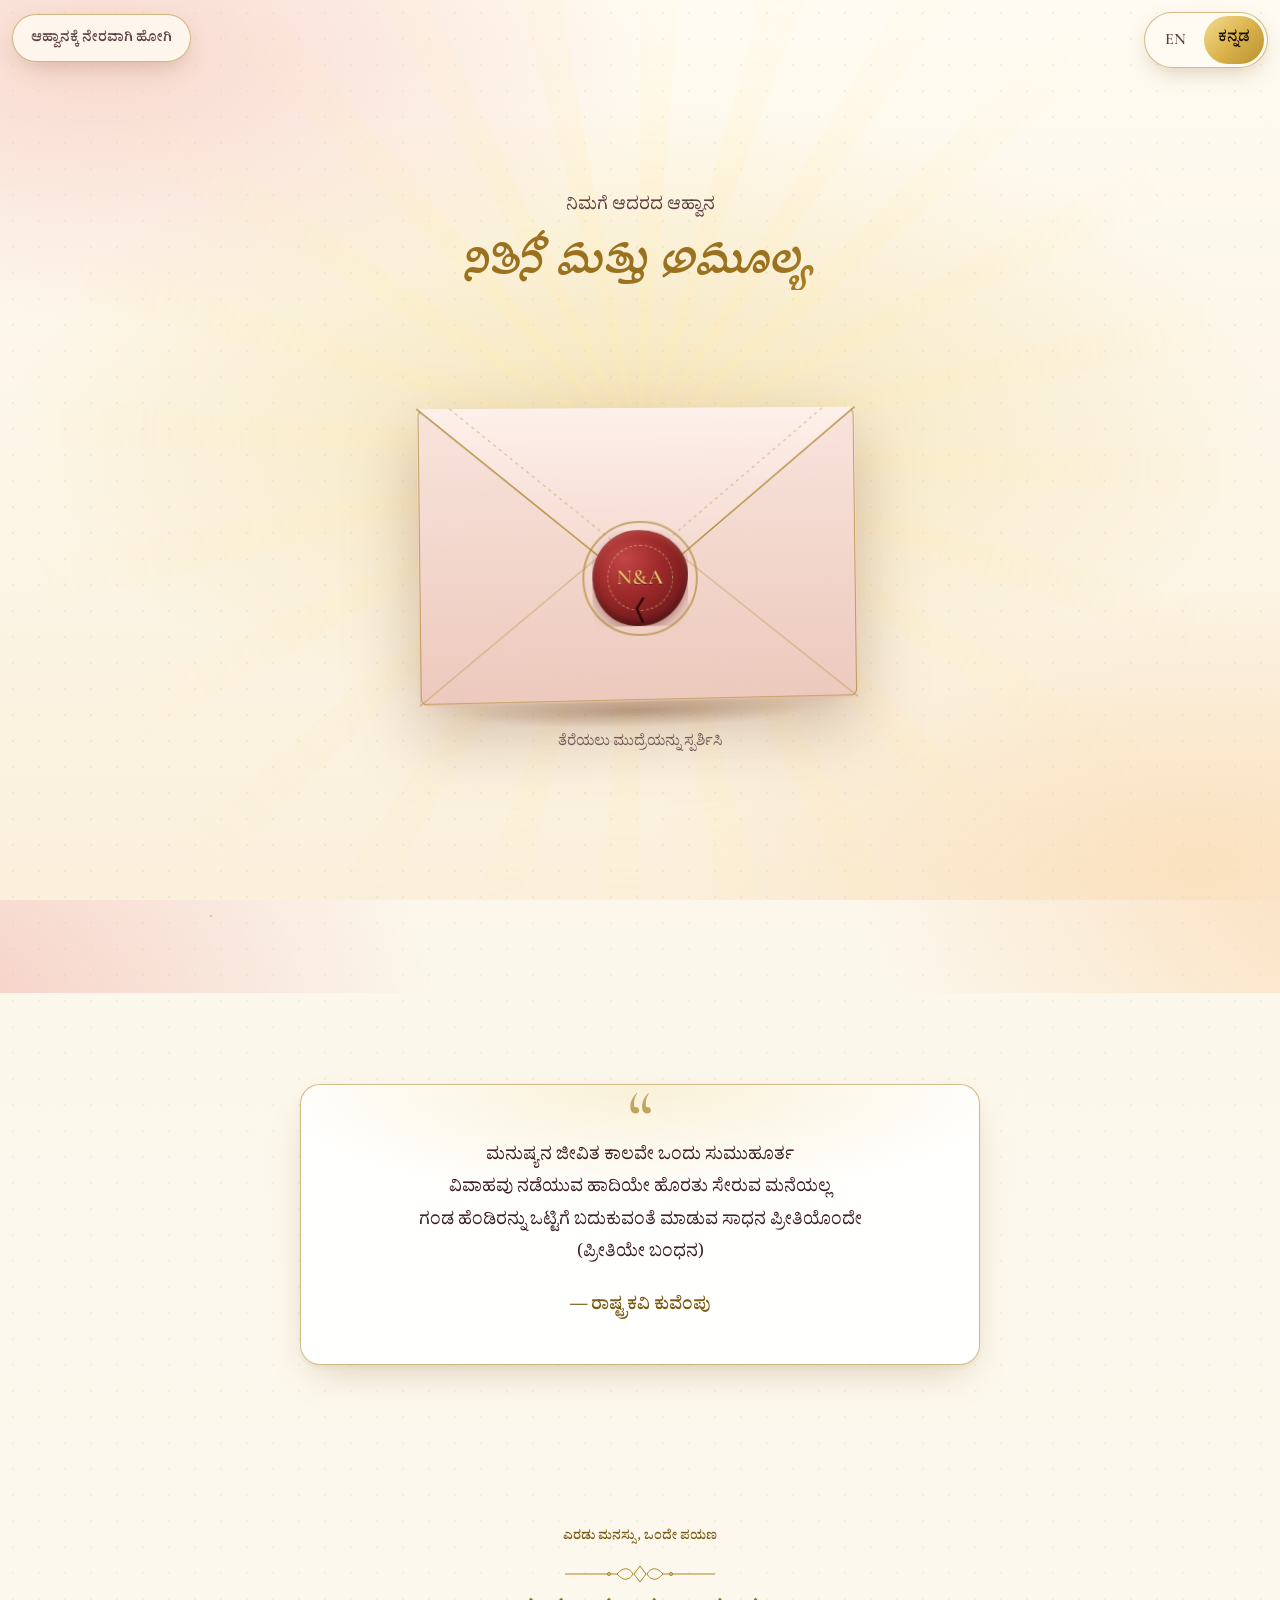
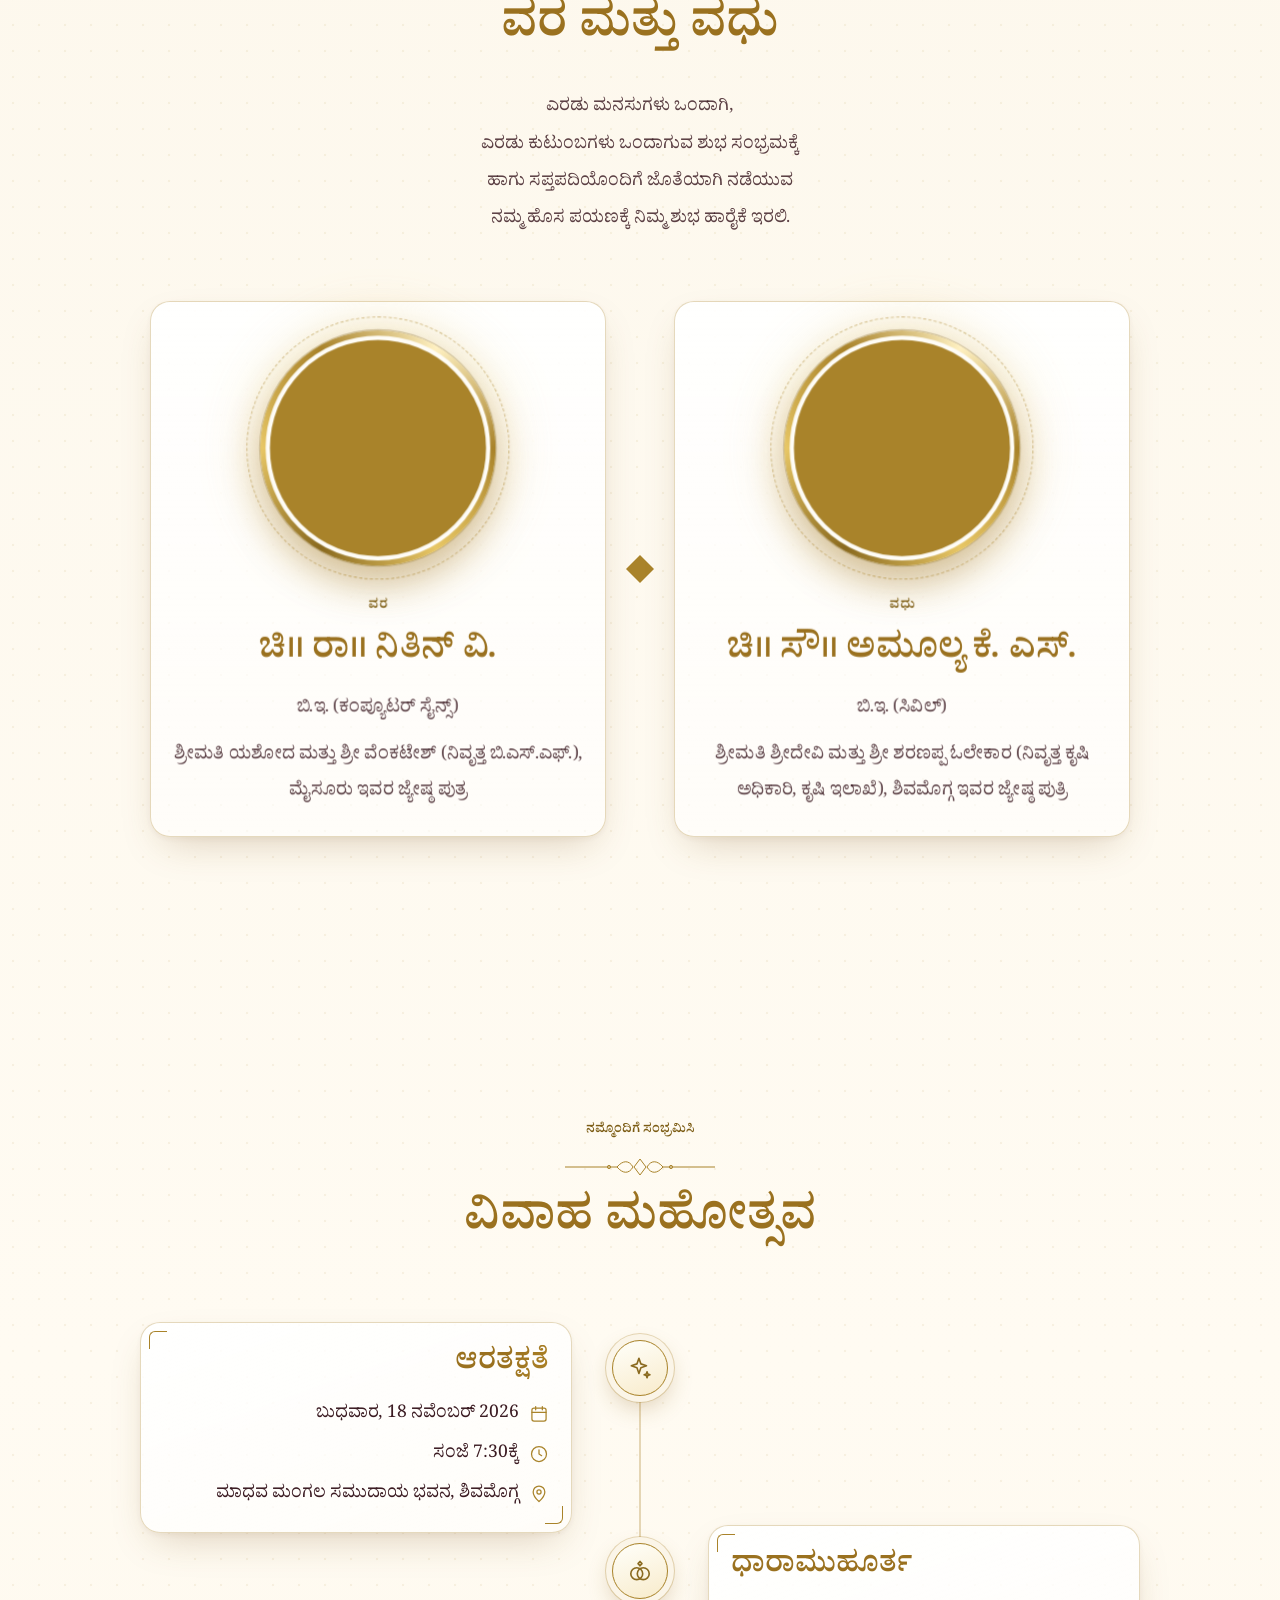
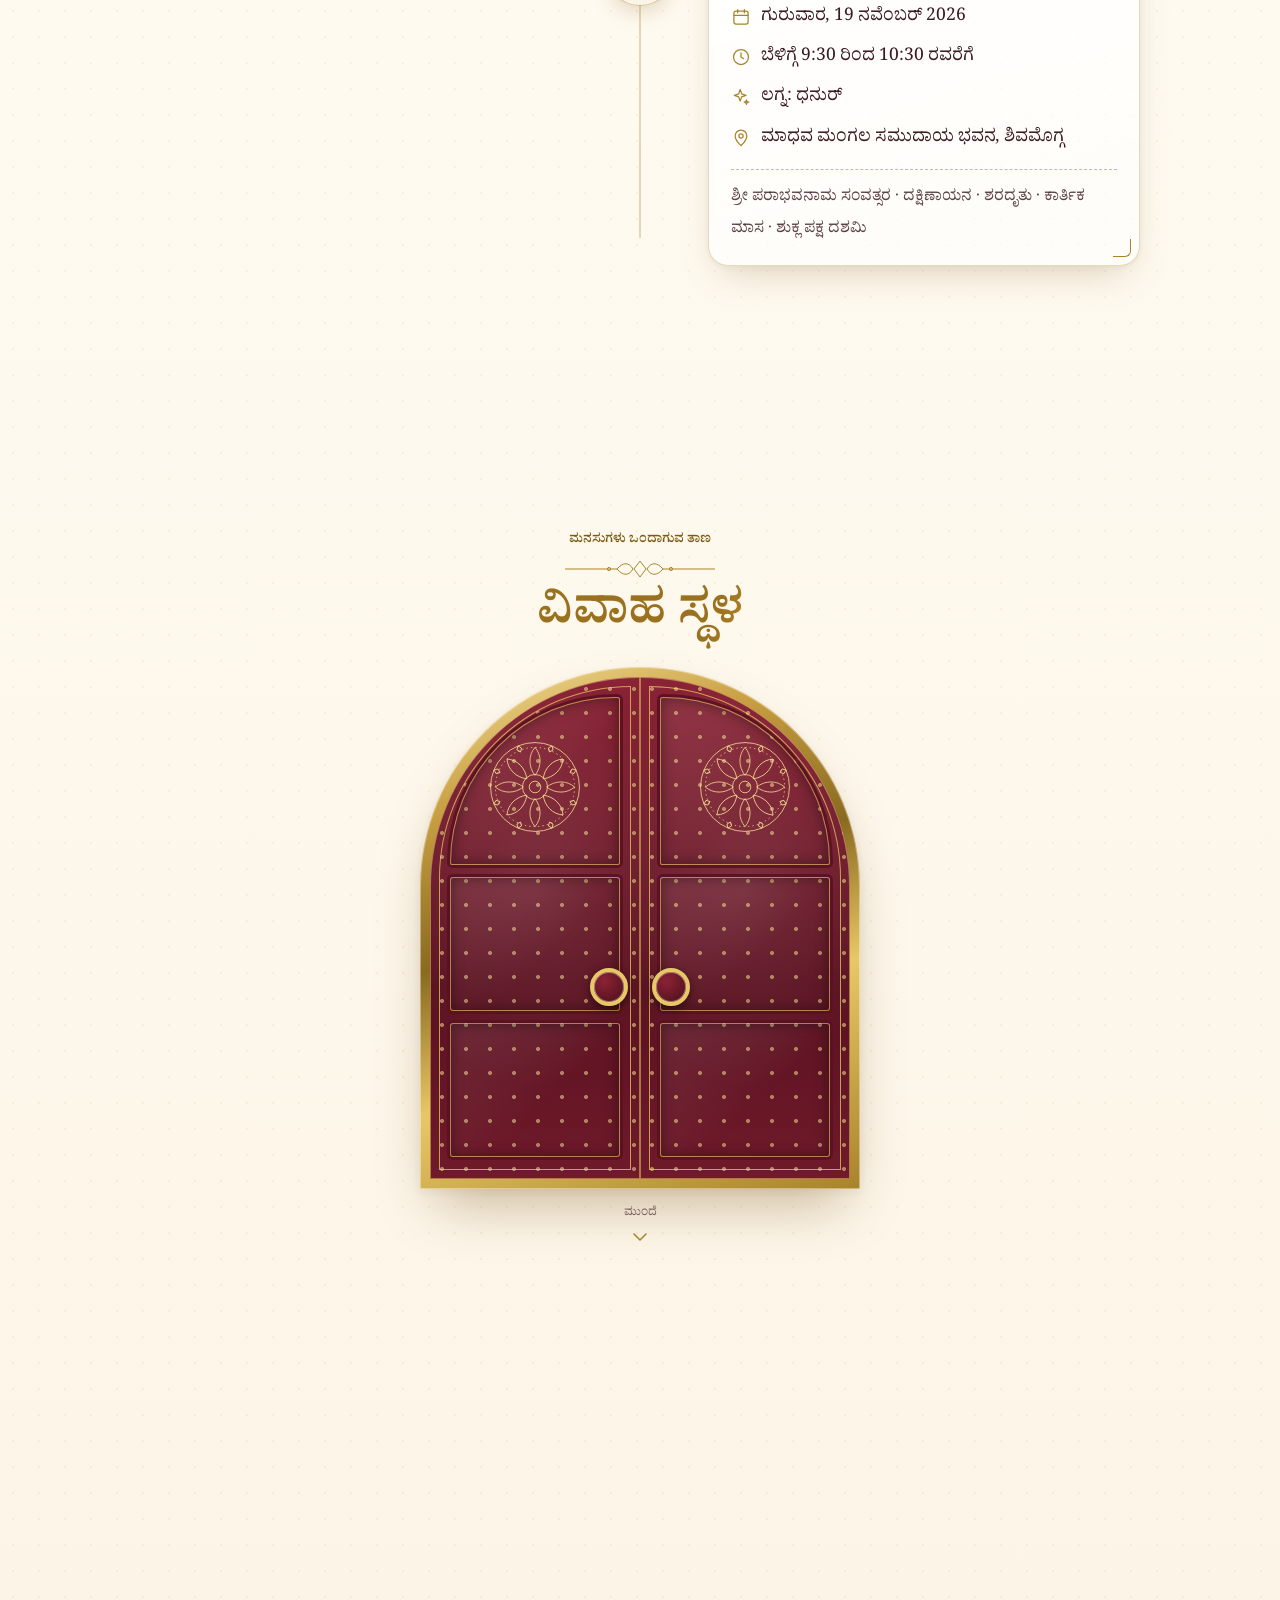
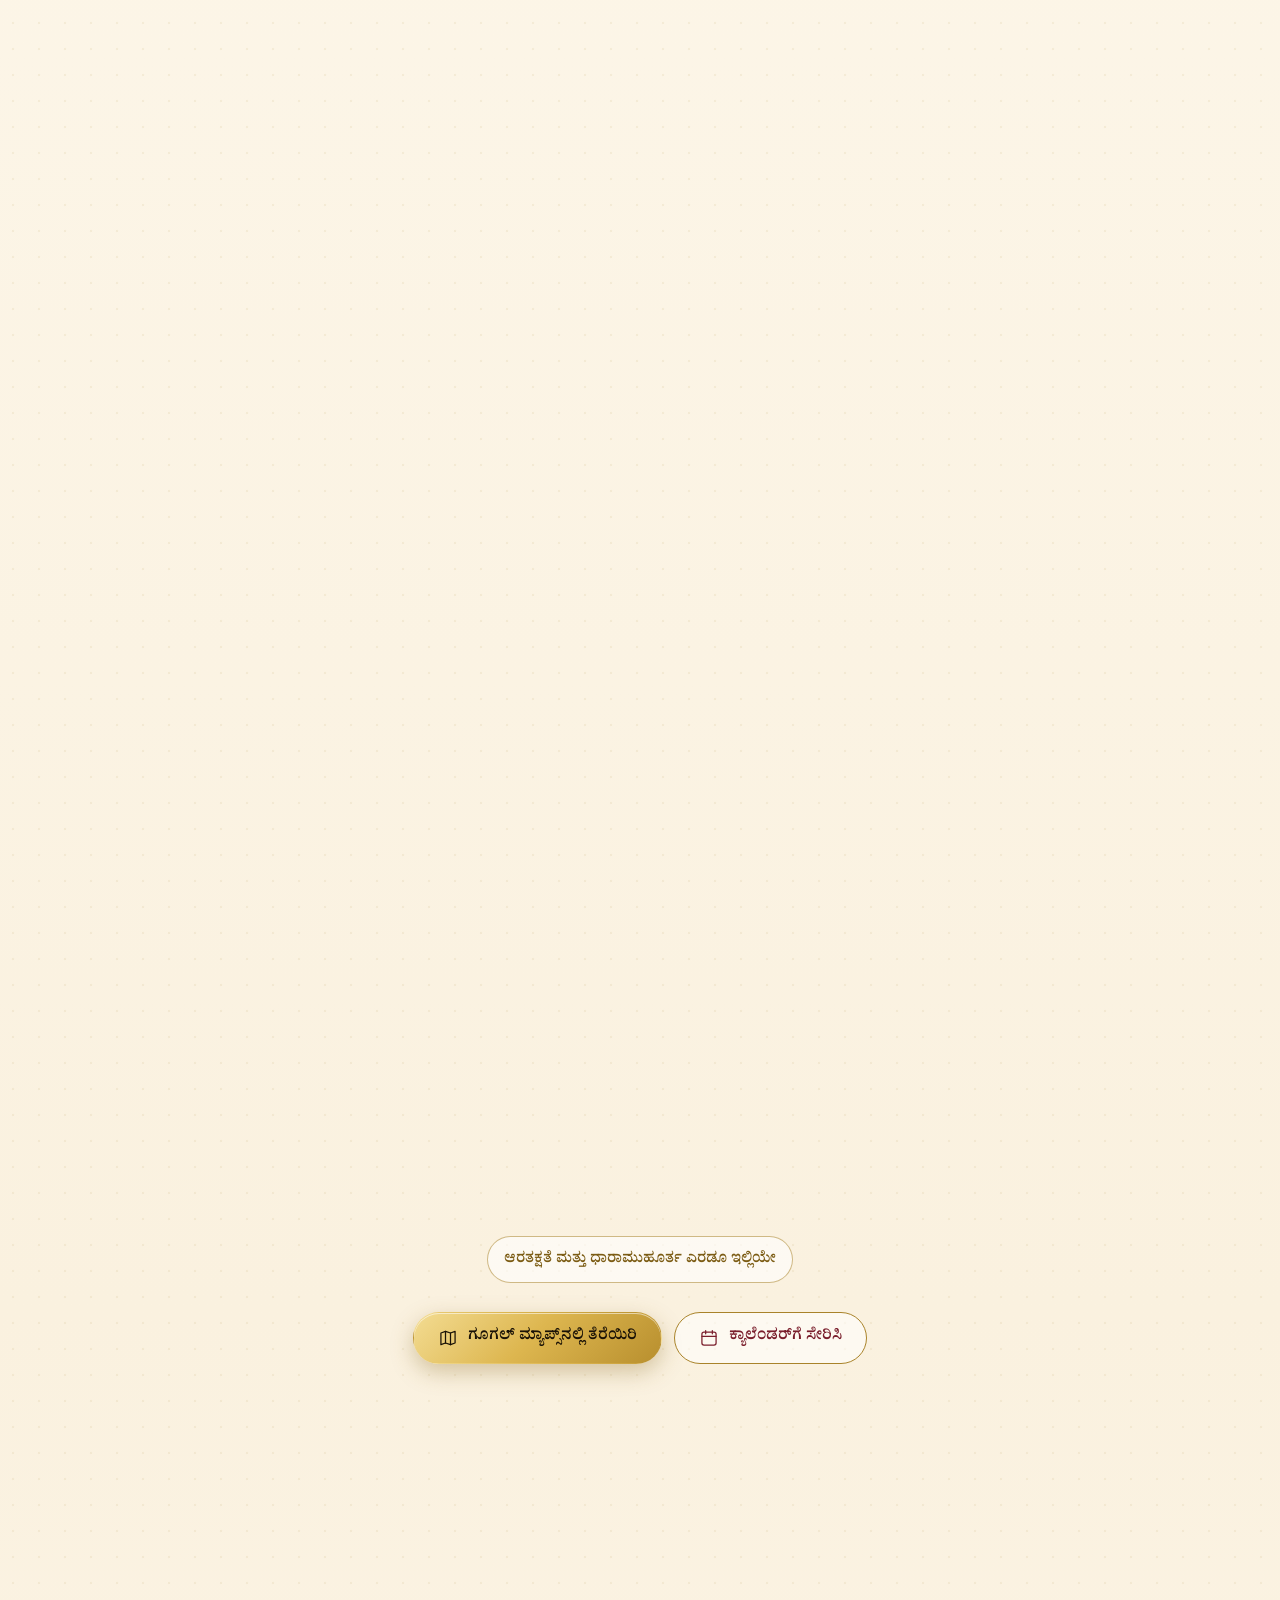
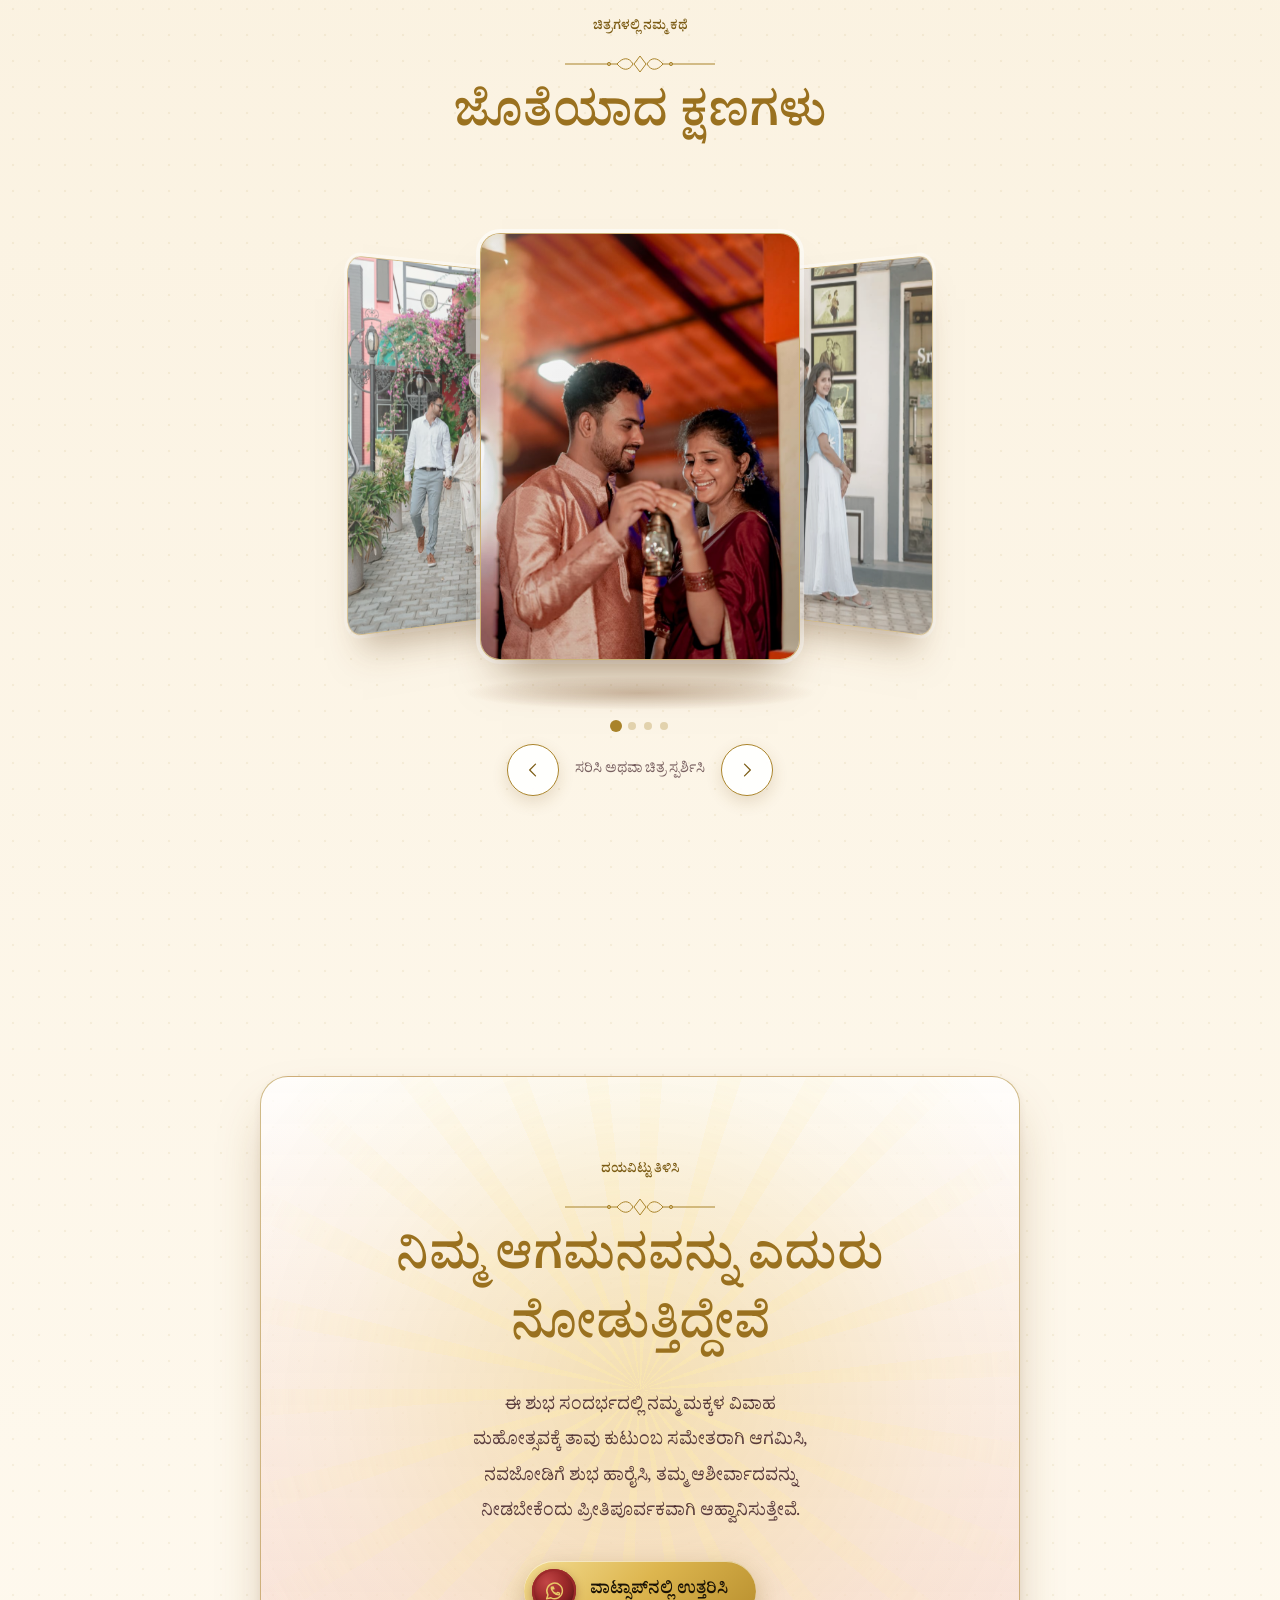
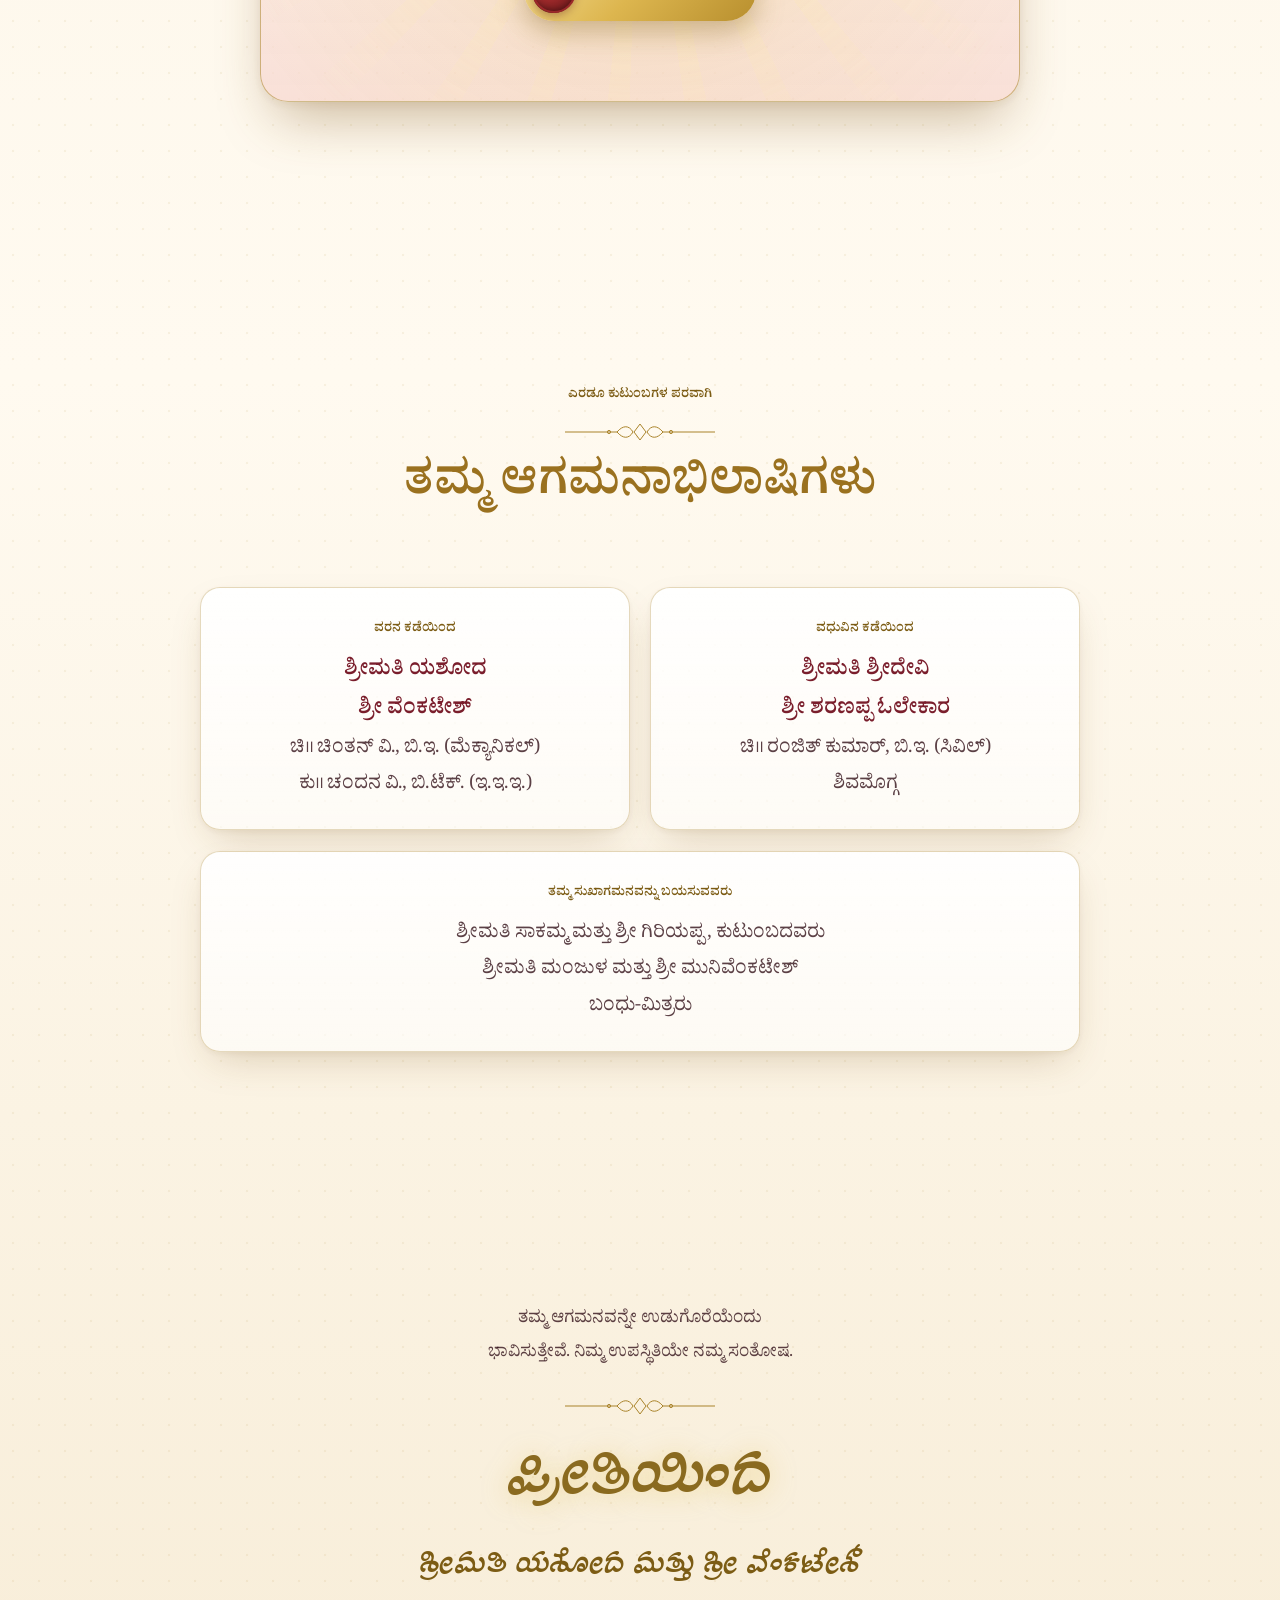
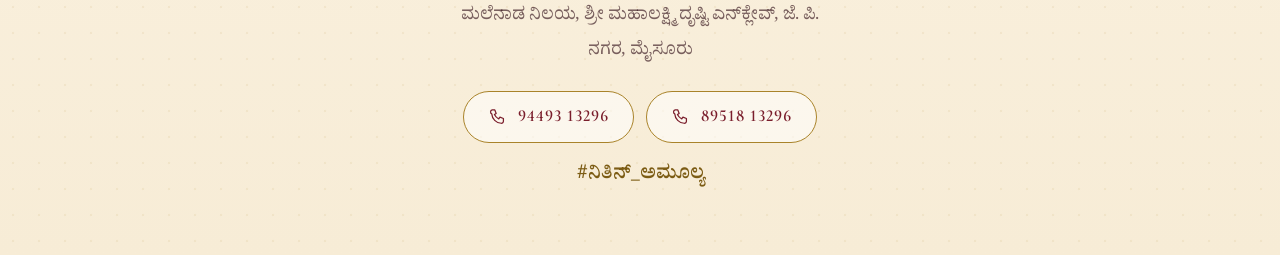
==== commit 2287cd08: "Redesign the invitation as an immersive 3D experience - Split the single file into index.html, css/," ====
--- a/index.html
+++ b/index.html
@@ -10,7 +10,7 @@
 <meta name="color-scheme" content="light">
 
 <!-- ═══ WhatsApp / social link preview ═══
-     Previews only appear when this file is hosted at a public URL (GitHub Pages, Netlify, etc.).
+     Previews only appear when this file is hosted at a public URL (GitHub Pages, Netlify, Vercel, etc.).
      og:image must be an absolute URL to a JPG/PNG, ideally 1200×630. -->
 <!-- PLACEHOLDER: names, date, venue in preview text -->
 <meta property="og:type" content="website">
@@ -33,676 +33,16 @@
 <link rel="preconnect" href="https://fonts.gstatic.com" crossorigin>
 <link href="https://fonts.googleapis.com/css2?family=Akaya+Kanadaka&family=Cormorant+Garamond:ital,wght@0,400;0,500;0,600;1,400;1,500&family=Allura&family=Noto+Serif+Kannada:wght@400;600&display=swap" rel="stylesheet">
 
-<script>document.documentElement.classList.add('js');</script>
-
-<style>
-/* ═══════════════════════════════════════════════════
-   TOKENS
-   ═══════════════════════════════════════════════════ */
-:root{
-  /* Ivory silk · champagne · blush — light, warm paper tones */
-  --bg:#FBF5E8;
-  --bg-2:#FFFDF7;
-  --bg-3:#F4E9D3;
-  --paper:#FFF9EC;
-  --blush:#F6DCD5;
-  --surface:rgba(255,255,255,.58);
-  --surface-hi:rgba(255,255,255,.92);
-  /* Antique gold: --gold for ornaments/icons, --gold-text readable on ivory, --gold-hi for bright fills */
-  --gold:#A9832A;
-  --gold-hi:#E8C766;
-  --gold-lo:#8A6A1F;
-  --gold-text:#7C5C14;
-  --gold-a12:rgba(169,131,42,.14);
-  --gold-a25:rgba(169,131,42,.30);
-  --gold-a45:rgba(169,131,42,.55);
-  --shine:linear-gradient(110deg,#9A711F 0%,#9A711F 34%,#BE922E 44%,#D8AE48 50%,#BE922E 56%,#9A711F 66%,#9A711F 100%);
-  --foil:linear-gradient(135deg,#F3DC92 0%,#DDB64F 48%,#B88F2E 100%);
-  /* Text on ivory: deep plum-maroon, three strengths */
-  --text:#3B1B22;
-  --text-2:rgba(59,27,34,.84);
-  --text-3:rgba(59,27,34,.68);
-  --maroon:#7A1E2C;
-  --wax:#9E2A2B;
-  --ink:#1A1206;
-  --shadow-soft:0 16px 40px -14px rgba(120,78,20,.28),0 2px 6px rgba(120,78,20,.06);
-  --shadow-lift:0 26px 54px -16px rgba(120,78,20,.38),0 3px 10px rgba(120,78,20,.08);
-
-  --f-en:'Cormorant Garamond', 'Times New Roman', serif;
-  --f-kn:'Noto Serif Kannada', 'Tunga', serif;
-  --f-script:'Allura', 'Cormorant Garamond', cursive;
-  --f-kn-deco:'Akaya Kanadaka', 'Noto Serif Kannada', serif;
-
-  --ease:cubic-bezier(.2,.75,.2,1);
-  --ease-in:cubic-bezier(.55,0,.75,.2);
-  --r-card:18px;
-  --gutter:20px;
-  --safe-b:env(safe-area-inset-bottom, 0px);
-  --safe-t:env(safe-area-inset-top, 0px);
-
-  /* z-index scale */
-  --z-petals:60; --z-player:90; --z-overlay:100; --z-lang:120;
-}
-
-/* ═══════════════════════════════════════════════════
-   BASE
-   ═══════════════════════════════════════════════════ */
-*,*::before,*::after{box-sizing:border-box}
-[hidden]{display:none!important}
-html{-webkit-text-size-adjust:100%;scroll-behavior:smooth;overflow-x:hidden}
-html.locked,html.locked body{overflow:hidden}
-body{
-  margin:0;min-height:100vh;overflow-x:hidden;
-  font-family:var(--f-en);font-size:1.1875rem;line-height:1.6;color:var(--text);
-  background-color:var(--bg);
-  /* fine gold dot weave over soft blush + champagne washes, spread down the whole page */
-  background-image:
-    radial-gradient(rgba(169,131,42,.085) 1px, transparent 1.6px),
-    radial-gradient(60% 8% at 0% 22%, rgba(244,196,186,.55), transparent 72%),
-    radial-gradient(60% 8% at 100% 44%, rgba(232,199,102,.30), transparent 72%),
-    radial-gradient(60% 8% at 0% 66%, rgba(244,196,186,.48), transparent 72%),
-    radial-gradient(60% 8% at 100% 88%, rgba(232,199,102,.28), transparent 72%),
-    linear-gradient(180deg,#FBF5E8 0%,#FFFBF2 30%,#FAF1DF 62%,#FFFAF0 85%,#F7ECD6 100%);
-  background-size:26px 26px,100% 100%,100% 100%,100% 100%,100% 100%,100% 100%;
-  padding-bottom:calc(24px + var(--safe-b));
-  font-variant-numeric:lining-nums;
-  -webkit-font-smoothing:antialiased;
-  touch-action:manipulation;
-}
-img{display:block;max-width:100%}
-a{color:inherit}
-button{font:inherit;color:inherit;cursor:pointer;-webkit-tap-highlight-color:transparent}
-:focus-visible{outline:2px solid var(--maroon);outline-offset:3px;border-radius:6px}
-::selection{background:rgba(232,199,102,.5);color:var(--text)}
-.kn,[lang="kn"]{font-family:var(--f-kn);letter-spacing:0!important;text-transform:none!important}
-.sr-only{position:absolute;width:1px;height:1px;padding:0;margin:-1px;overflow:hidden;clip:rect(0 0 0 0);white-space:nowrap;border:0}
-.ic{width:20px;height:20px;flex:0 0 auto;stroke:currentColor;fill:none;stroke-width:1.5;stroke-linecap:round;stroke-linejoin:round}
-
-/* Kannada mode: swapped strings use Kannada font, no tracking/uppercase (breaks conjuncts) */
-body.lang-kn [data-i18n]{font-family:var(--f-kn);font-style:normal;letter-spacing:0;text-transform:none;font-size:.92em;line-height:1.85}
-[data-i18n]{transition:opacity .2s ease}
-body.swapping [data-i18n]{opacity:0}
-
-/* One language at a time (no JS → English) */
-body:not(.lang-kn) .t-kn,body:not(.lang-kn) .only-kn{display:none!important}
-body.lang-kn .t-en,body.lang-kn .only-en{display:none!important}
-
-/* Kannada mode: Kannada text takes the primary heading role */
-body.lang-kn .sec-title .t-kn{margin-top:0;font-size:clamp(1.9rem,7vw,3rem);line-height:1.45}
-body.lang-kn .ev-title .t-kn{margin-top:0;font-size:clamp(1.5rem,5vw,1.8rem);line-height:1.45}
-body.lang-kn .venue-name .t-kn{margin-top:0;font-size:clamp(1.8rem,6.5vw,2.4rem);line-height:1.45}
-body.lang-kn .save .t-kn{font-size:clamp(1.25rem,4.5vw,1.5rem);line-height:1.5}
-body.lang-kn .p-name .kn{margin:4px 0 0;font-size:clamp(1.7rem,6.5vw,2.1rem);line-height:1.5}
-body.lang-kn .family .t-kn{margin-top:0;color:var(--gold-text)}
-body.lang-kn .names .n-kn{
-  flex-direction:column;gap:.1em;margin-top:0;font-family:var(--f-kn-deco);font-weight:400;
-  font-size:clamp(3rem,13vw,5.2rem);line-height:1.35;
-}
-body.lang-kn .names .n-kn svg{width:.28em;height:.28em}
-.env-title .t2.only-kn{font-family:var(--f-kn-deco);font-size:clamp(2.1rem,8.5vw,3rem);line-height:1.4}
-body.lang-kn .c-kn{font-family:var(--f-kn-deco);font-size:26px;font-size:7.4cqw;font-weight:400;line-height:1.4;color:var(--maroon)}
-body.lang-kn .sec-title .t-kn,body.lang-kn .ev-title .t-kn,body.lang-kn .venue-name .t-kn,
-body.lang-kn .save .t-kn,body.lang-kn .p-name .kn,body.lang-kn .names .n-kn{
-  background:var(--shine);
-  background-size:260% 100%;-webkit-background-clip:text;background-clip:text;color:transparent;
-  animation:sweep 6s ease-in-out infinite;
-}
-@media (min-width:640px){body.lang-kn .names .n-kn{flex-direction:row;gap:.35em}}
-
-/* Gold shimmer sweep */
-.shimmer{
-  background:var(--shine);
-  background-size:260% 100%;
-  -webkit-background-clip:text;background-clip:text;color:transparent;
-  animation:sweep 6s ease-in-out infinite;
-}
-@keyframes sweep{0%{background-position:100% 0}55%,100%{background-position:0% 0}}
-
-/* ═══════════════════════════════════════════════════
-   LANGUAGE TOGGLE
-   ═══════════════════════════════════════════════════ */
-.lang{
-  position:fixed;top:calc(12px + var(--safe-t));right:12px;z-index:var(--z-lang);
-  display:flex;padding:3px;border-radius:999px;
-  background:rgba(255,251,242,.84);border:1px solid var(--gold-a45);box-shadow:0 8px 24px -8px rgba(120,78,20,.35);
-  -webkit-backdrop-filter:blur(10px);backdrop-filter:blur(10px);
-}
-.lang button{
-  min-width:56px;min-height:48px;padding:0 14px;border:0;border-radius:999px;background:transparent;
-  color:var(--text-2);font-size:1rem;font-weight:600;letter-spacing:.06em;
-  transition:background .25s var(--ease),color .25s var(--ease);
-}
-.lang button[lang="kn"]{font-size:.95rem;letter-spacing:0}
-.lang button[aria-pressed="true"]{background:var(--foil);color:var(--ink)}
-.lang button:active{transform:scale(.96)}
-
-/* ═══════════════════════════════════════════════════
-   ENVELOPE OVERLAY
-   ═══════════════════════════════════════════════════ */
-.env-overlay{display:none}
-.js .env-overlay{
-  position:fixed;inset:0;z-index:var(--z-overlay);
-  display:flex;flex-direction:column;align-items:center;justify-content:center;gap:28px;
-  padding:calc(80px + var(--safe-t)) 16px calc(32px + var(--safe-b));
-  background:
-    radial-gradient(70% 50% at 50% 46%,rgba(232,199,102,.34),transparent 70%),
-    radial-gradient(60% 42% at 8% 6%,rgba(244,196,186,.62),transparent 72%),
-    radial-gradient(60% 42% at 94% 96%,rgba(250,214,170,.58),transparent 72%),
-    radial-gradient(rgba(169,131,42,.10) 1px,transparent 1.6px) 0 0/26px 26px,
-    linear-gradient(180deg,#FFFBF2,#FAF0DC);
-  transition:opacity .9s var(--ease) .15s,visibility 0s linear 1.1s;
-}
-.env-title{margin:0;text-align:center;transition:opacity .5s ease,transform .6s var(--ease)}
-.env-title .t1{display:block;font-style:italic;font-size:clamp(1.25rem,4.6vw,1.6rem);color:var(--text-2)}
-.env-title .t2{display:block;font-family:var(--f-script);font-size:clamp(2.4rem,9vw,3.4rem);line-height:1.25;padding:0 .2em}
-.env-hint{margin:0;display:flex;flex-direction:column;align-items:center;gap:2px;color:var(--text-3);font-size:1rem;letter-spacing:.14em;text-transform:uppercase;transition:opacity .4s ease}
-.env-hint .kn{font-size:.9rem}
-
-.env-stage{transition:transform .9s var(--ease),opacity .7s ease}
-.envelope{
-  position:relative;display:block;padding:0;border:0;background:none;
-  width:min(86vw,440px,calc((100svh - 260px) * 1.5));
-  min-width:260px;aspect-ratio:3/2;perspective:1400px;container-type:inline-size;
-  margin-top:clamp(40px,10vh,110px);
-  filter:drop-shadow(0 28px 34px rgba(120,60,30,.30));
-}
-.envelope:focus-visible{outline-offset:10px}
-.env-back{position:absolute;inset:0;border-radius:6px;z-index:0;
-  background:linear-gradient(160deg,#E2B2A5,#CC9486);border:1px solid var(--gold-a45)}
-.env-card{
-  position:absolute;left:5%;right:5%;top:5%;bottom:6%;z-index:2;border-radius:4px;
-  background:
-    radial-gradient(120% 80% at 50% 0%,#FFFFFA,transparent 70%),
-    repeating-linear-gradient(45deg,rgba(169,131,42,.06) 0 2px,transparent 2px 6px),
-    var(--paper);
-  color:var(--maroon);box-shadow:0 8px 24px rgba(110,50,30,.22);
-  transition:transform 1.1s var(--ease);
-}
-.card-in{
-  position:absolute;inset:6px;border:1px solid var(--gold);outline:1px solid var(--gold-a45);outline-offset:-5px;
-  display:flex;flex-direction:column;align-items:center;justify-content:center;gap:1cqw;text-align:center;padding:4cqw;
-}
-.c-small{font-size:12px;font-size:3.1cqw;color:var(--gold-lo)}
-.c-names{font-family:var(--f-script);font-size:34px;font-size:9.4cqw;line-height:1.15;color:var(--maroon)}
-.c-kn{font-size:15px;font-size:4.1cqw;font-weight:600;color:#3A2A10}
-.c-date{font-size:13px;font-size:3.6cqw;letter-spacing:.32em;color:var(--gold-lo);font-weight:600}
-
-.env-front,.env-flap{position:absolute;left:0;width:100%;pointer-events:none}
-.env-front{top:0;height:100%;z-index:3}
-.env-flap{top:0;height:62%;z-index:4;transform-origin:50% 0;transition:transform 1s var(--ease),z-index 0s linear .45s}
-.env-front svg,.env-flap svg{width:100%;height:100%;display:block;overflow:visible}
-
-.env-seal{
-  position:absolute;left:50%;top:58%;z-index:5;width:22%;aspect-ratio:1;max-width:96px;min-width:66px;
-  transform:translate(-50%,-50%);
-}
-.seal-half{
-  position:absolute;inset:0;border-radius:48% 52% 50% 46% / 50% 46% 54% 50%;
-  background:radial-gradient(circle at 34% 30%,#C24646 0%,var(--wax) 38%,#5A1214 100%);
-  box-shadow:inset 0 -4px 8px rgba(0,0,0,.35),inset 0 3px 6px rgba(255,180,160,.25),0 5px 12px rgba(90,20,20,.4);
-  display:grid;place-items:center;
-  transition:transform .8s var(--ease-in) .28s,opacity .5s ease .5s;
-}
-.seal-half::before{content:'';position:absolute;inset:16%;border-radius:50%;border:1.5px dashed rgba(235,213,146,.55)}
-.seal-half span{font-family:var(--f-en);font-weight:600;letter-spacing:.04em;font-size:19px;font-size:4.8cqw;color:var(--gold-hi);text-shadow:0 1px 0 rgba(0,0,0,.4)}
-.seal-l{clip-path:inset(0 50% 0 0)}
-.seal-r{clip-path:inset(0 0 0 50%)}
-.seal-crack{position:absolute;inset:0;width:100%;height:100%;pointer-events:none;overflow:visible}
-.seal-crack path{fill:none;stroke:#2A0607;stroke-width:2.4;stroke-linecap:round;stroke-dasharray:80;stroke-dashoffset:80;transition:stroke-dashoffset .3s ease-out}
-.env-seal::after{
-  content:'';position:absolute;inset:-10%;border-radius:50%;border:2px solid rgba(169,131,42,.6);
-  animation:ring 2.2s ease-out infinite;
-}
-@keyframes ring{0%{transform:scale(.9);opacity:.9}100%{transform:scale(1.6);opacity:0}}
-
-/* Stage 1 → crack */
-.s-crack .env-seal{animation:shake .3s ease-in-out}
-.s-crack .env-seal::after{animation:none;opacity:0}
-.s-crack .seal-crack path{stroke-dashoffset:0}
-.seal-crack{transition:opacity .4s ease .55s}
-.s-crack .seal-crack{opacity:0}
-.s-crack .seal-l{transform:translate(-55%,18%) rotate(-32deg);opacity:0}
-.s-crack .seal-r{transform:translate(55%,22%) rotate(28deg);opacity:0}
-.s-crack .env-hint{opacity:0}
-@keyframes shake{0%,100%{transform:translate(-50%,-50%)}25%{transform:translate(-53%,-50%) rotate(-4deg)}75%{transform:translate(-47%,-50%) rotate(4deg)}}
-/* Stage 2 → flap opens */
-.s-open .env-flap{transform:rotateX(180deg);z-index:1}
-.s-open .env-title{opacity:0;transform:translateY(-12px)}
-/* Stage 3 → card rises */
-.s-rise .env-card{transform:translateY(-62%) scale(1.04)}
-/* Stage 4 → overlay dissolves */
-.s-done .env-stage{transform:scale(1.15) translateY(-6%);opacity:0}
-.s-done.env-overlay{opacity:0;visibility:hidden}
-
-/* ═══════════════════════════════════════════════════
-   HERO
-   ═══════════════════════════════════════════════════ */
-.hero{
-  position:relative;isolation:isolate;overflow:hidden;
-  min-height:100vh;min-height:100svh;display:grid;place-items:center;text-align:center;
-  padding:clamp(120px,18vw,170px) var(--gutter) 110px;
-}
-/* fade the hero's light/mandala out at the bottom with a mask, so the page's dot weave runs on unbroken beneath it */
-.hero-bg{position:absolute;inset:0;z-index:-1;pointer-events:none;
-  -webkit-mask-image:linear-gradient(180deg,#000 0%,#000 68%,transparent 100%);mask-image:linear-gradient(180deg,#000 0%,#000 68%,transparent 100%)}
-.hero-glow{position:absolute;inset:-10%;
-  background:
-    radial-gradient(55% 42% at 50% 40%,rgba(232,199,102,.42),transparent 70%),
-    radial-gradient(46% 40% at 6% 92%,rgba(240,168,160,.52),transparent 70%),
-    radial-gradient(46% 40% at 96% 82%,rgba(250,208,160,.6),transparent 70%),
-    radial-gradient(40% 32% at 88% 6%,rgba(244,196,186,.45),transparent 70%)}
-/* slow drifting light — on a pseudo-element, because JS drives .hero-glow's own transform for parallax */
-.hero-glow::before{content:'';position:absolute;inset:0;animation:aurora 16s ease-in-out infinite alternate;
-  background:
-    radial-gradient(38% 30% at 30% 30%,rgba(255,255,255,.7),transparent 70%),
-    radial-gradient(34% 28% at 74% 62%,rgba(255,236,190,.65),transparent 70%)}
-@keyframes aurora{from{transform:translate3d(-4%,-2%,0) scale(1)}to{transform:translate3d(5%,3%,0) scale(1.12)}}
-/* gold glitter */
-.stars{position:absolute;inset:0;opacity:.8;animation:twinkle 5s ease-in-out infinite alternate;
-  background-image:
-    radial-gradient(2px 2px at 12% 22%,#C79A2E 50%,transparent 52%),
-    radial-gradient(1.6px 1.6px at 82% 16%,#D4AA48 50%,transparent 52%),
-    radial-gradient(1.4px 1.4px at 68% 64%,#C79A2E 50%,transparent 52%),
-    radial-gradient(2.2px 2.2px at 24% 74%,#D9B55A 50%,transparent 52%),
-    radial-gradient(1.4px 1.4px at 46% 12%,#C79A2E 50%,transparent 52%),
-    radial-gradient(1.8px 1.8px at 90% 48%,#D4AA48 50%,transparent 52%),
-    radial-gradient(1.4px 1.4px at 6% 52%,#C79A2E 50%,transparent 52%),
-    radial-gradient(1.6px 1.6px at 58% 88%,#D9B55A 50%,transparent 52%),
-    radial-gradient(1.4px 1.4px at 34% 46%,#D4AA48 50%,transparent 52%),
-    radial-gradient(1.8px 1.8px at 76% 34%,#C79A2E 50%,transparent 52%),
-    radial-gradient(1.4px 1.4px at 52% 56%,#D9B55A 50%,transparent 52%),
-    radial-gradient(1.6px 1.6px at 16% 90%,#C79A2E 50%,transparent 52%)}
-@keyframes twinkle{from{opacity:.35}to{opacity:.95}}
-.mandala-wrap{
-  --m:min(150vw,980px);
-  position:absolute;left:50%;top:46%;width:var(--m);height:var(--m);
-  margin-left:calc(var(--m) / -2);margin-top:calc(var(--m) / -2);
-}
-.mandala{width:100%;height:100%;opacity:.3;animation:spin 200s linear infinite}
-.mandala *{fill:none;stroke:var(--gold);stroke-width:.8}
-.mandala .dot{fill:var(--gold);stroke:none}
-@keyframes spin{to{transform:rotate(360deg)}}
-
-.toran{position:absolute;top:0;left:0;width:100%;height:clamp(84px,12vw,140px);z-index:0;pointer-events:none}
-.toran .strand{transform-box:fill-box;transform-origin:50% 0;animation:swing 3.6s ease-in-out infinite alternate}
-@keyframes swing{from{transform:rotate(-3deg)}to{transform:rotate(3deg)}}
-
-.hero-inner{position:relative;z-index:1;max-width:760px;width:100%}
-.invocation{margin:0 0 18px;color:var(--gold-text);font-size:1rem}
-.eyebrow{
-  margin:0;color:var(--gold-text);font-size:.875rem;font-weight:600;letter-spacing:.28em;text-transform:uppercase;
-}
-.names{margin:14px 0 6px;font-weight:400;line-height:1}
-.names .n-en{display:flex;flex-direction:column;align-items:center;font-family:var(--f-script);font-size:clamp(4rem,17vw,8rem);line-height:1.08}
-.names .n-en span{padding:0 .18em}
-.names .amp{font-size:.55em;line-height:.9;color:var(--maroon)}
-.names .n-kn{display:flex;align-items:center;justify-content:center;gap:.5em;margin-top:14px;font-size:clamp(1.5rem,6vw,2.2rem);font-weight:600;color:var(--gold-lo)}
-.names .n-kn svg{width:.55em;height:.55em;fill:var(--maroon)}
-.hero-sub{margin:14px auto 0;max-width:30ch;color:var(--text-2);font-style:italic;font-size:clamp(1.15rem,3.8vw,1.4rem)}
-
-.save{margin:34px 0 0;display:flex;flex-direction:column;align-items:center;gap:4px}
-.save .t-en{font-size:clamp(1.1rem,4vw,1.35rem);font-weight:600;letter-spacing:.42em;text-transform:uppercase;padding-left:.42em}
-.save .t-kn{font-size:1rem;color:var(--text-2)}
-
-.date-row{margin:18px auto 0;display:grid;grid-template-columns:1fr auto 1fr;align-items:center;gap:clamp(12px,4vw,28px);max-width:440px}
-.date-row .side{padding:10px 0;border-top:1px solid var(--gold-a45);border-bottom:1px solid var(--gold-a45);
-  font-size:.95rem;letter-spacing:.2em;text-transform:uppercase;color:var(--maroon);font-weight:600}
-.date-row .day{font-size:clamp(3.4rem,13vw,4.6rem);line-height:1;font-weight:500;font-variant-numeric:lining-nums;
-  background:var(--shine);background-size:260% 100%;-webkit-background-clip:text;background-clip:text;color:transparent;animation:sweep 6s ease-in-out infinite}
-.hero-venue{margin:14px 0 0;display:inline-flex;align-items:center;gap:8px;color:var(--text-2);font-size:1.05rem}
-.hero-venue .ic{color:var(--gold)}
-
-.countdown{margin:30px auto 0;display:flex;justify-content:center;gap:clamp(8px,2.5vw,16px);flex-wrap:wrap}
-.cd-cell{min-width:clamp(66px,18vw,88px);padding:12px 6px 10px;border-radius:14px;background:linear-gradient(180deg,rgba(255,255,255,.92),rgba(255,248,232,.7));border:1px solid var(--gold-a45);box-shadow:var(--shadow-soft)}
-.cd-num{display:block;font-size:clamp(1.8rem,7vw,2.4rem);line-height:1;font-weight:600;color:var(--maroon);font-variant-numeric:lining-nums tabular-nums}
-.cd-lbl{display:block;margin-top:6px;font-size:.8rem;letter-spacing:.18em;text-transform:uppercase;color:var(--text-3)}
-.cd-done{margin:30px 0 0;font-style:italic;color:var(--gold-text);font-size:1.2rem}
-
-.scroll-cue{
-  margin:34px auto 0;display:inline-flex;flex-direction:column;align-items:center;gap:2px;min-width:48px;min-height:48px;
-  text-decoration:none;color:var(--text-3);font-size:.8rem;letter-spacing:.24em;text-transform:uppercase;
-}
-.scroll-cue .ic{width:26px;height:26px;color:var(--gold);animation:bob 1.8s ease-in-out infinite}
-@keyframes bob{0%,100%{transform:translateY(0)}50%{transform:translateY(6px)}}
-
-/* Hero entrance after envelope */
-.js .h-anim{opacity:0;transform:translateY(26px)}
-body.play .h-anim{animation:rise 1.1s var(--ease) forwards;animation-delay:var(--d,0s)}
-@keyframes rise{to{opacity:1;transform:none}}
-
-/* ═══════════════════════════════════════════════════
-   SECTIONS
-   ═══════════════════════════════════════════════════ */
-.section{position:relative;max-width:1200px;margin:0 auto;padding:clamp(80px,12vw,140px) var(--gutter)}
-.sec-head{text-align:center;margin-bottom:clamp(40px,6vw,64px)}
-.orn{display:block;width:150px;height:20px;margin:14px auto 12px;color:var(--gold)}
-.orn *{stroke:currentColor;fill:none;stroke-width:1}
-.orn .f{fill:currentColor;stroke:none}
-.sec-title{margin:0;font-weight:600;line-height:1.1}
-.sec-title .t-en{display:inline-block;font-size:clamp(2.3rem,8vw,3.8rem);padding:0 .06em .06em}
-.sec-title .t-kn{display:block;margin-top:.45em;font-size:clamp(1.15rem,3.8vw,1.55rem);font-weight:600;color:var(--text-2);line-height:1.5}
-
-.js .reveal{opacity:0;transform:translateY(40px);transition:opacity .9s var(--ease),transform .9s var(--ease);transition-delay:var(--d,0s)}
-.js .reveal.in{opacity:1;transform:none}
-
-/* ─── Couple ─── */
-.couple-grid{display:grid;grid-template-columns:1fr;gap:28px;align-items:stretch;max-width:980px;margin:0 auto}
-.person{
-  text-align:center;padding:36px 24px 32px;border-radius:var(--r-card);
-  background:linear-gradient(180deg,var(--surface-hi),var(--surface));border:1px solid var(--gold-a25);box-shadow:var(--shadow-soft);
-}
-.frame{
-  position:relative;width:clamp(176px,52vw,220px);aspect-ratio:1;margin:8px auto 26px;border-radius:50%;padding:5px;
-  background:conic-gradient(from 210deg,var(--gold-lo),var(--gold-hi),var(--gold),#FFF1C2,var(--gold),var(--gold-hi),var(--gold-lo));
-  box-shadow:0 0 0 1px rgba(124,92,20,.35),0 14px 30px rgba(140,100,30,.30),0 0 56px rgba(232,199,102,.45);
-}
-.frame::after{content:'';position:absolute;inset:-13px;border-radius:50%;border:1px dashed var(--gold-a45);animation:spin 50s linear infinite}
-.frame img{width:100%;height:100%;border-radius:50%;object-fit:cover;border:4px solid var(--bg-2);background:var(--gold)}
-.role{margin:0;color:var(--gold-text);font-size:.875rem;font-weight:600;letter-spacing:.28em;text-transform:uppercase}
-.p-name{margin:6px 0 0;font-weight:400}
-.p-name .script{display:block;font-family:var(--f-script);font-size:clamp(3rem,12vw,3.8rem);line-height:1.2;padding:0 .2em}
-.p-name .kn{display:block;font-size:1.3rem;font-weight:600;color:var(--gold-lo);margin-top:2px}
-.parents{margin:10px 0 0;font-style:italic;color:var(--text-2)}
-.bio{margin:14px auto 0;max-width:36ch;color:var(--text-2)}
-.couple-amp{display:none}
-
-/* ─── Timeline ─── */
-.tl-wrap{position:relative;max-width:1000px;margin:0 auto}
-.tl-line{position:absolute;top:28px;bottom:28px;left:27px;width:2px;background:var(--gold-a25);border-radius:2px}
-.tl-fill{position:absolute;inset:0;border-radius:2px;background:linear-gradient(var(--gold-hi),var(--gold),var(--gold-lo));transform-origin:50% 0;transform:scaleY(0)}
-.timeline{list-style:none;margin:0;padding:0}
-.tl-item{position:relative;display:grid;grid-template-columns:56px 1fr;gap:16px;align-items:start}
-.tl-item+.tl-item{margin-top:28px}
-.tl-dot{
-  position:relative;z-index:1;width:56px;height:56px;border-radius:50%;display:grid;place-items:center;
-  background:linear-gradient(160deg,#FFFFFA,#F8EBCB);border:1.5px solid var(--gold);color:var(--gold-lo);
-  box-shadow:0 0 0 6px var(--bg),0 0 0 7px var(--gold-a25),0 10px 24px rgba(140,100,30,.32);
-}
-.tl-dot .ic{width:26px;height:26px}
-.tl-card{
-  position:relative;padding:22px 22px 20px;border-radius:var(--r-card);
-  background:linear-gradient(160deg,var(--surface-hi),var(--surface));border:1px solid var(--gold-a25);box-shadow:var(--shadow-soft);
-}
-.tl-card::before,.tl-card::after{content:'';position:absolute;width:18px;height:18px;border:1.5px solid var(--gold)}
-.tl-card::before{top:8px;left:8px;border-right:0;border-bottom:0;border-top-left-radius:6px}
-.tl-card::after{bottom:8px;right:8px;border-left:0;border-top:0;border-bottom-right-radius:6px}
-.ev-title{margin:0 0 12px;font-weight:600;line-height:1.15}
-.ev-title .t-en{display:block;font-size:clamp(1.8rem,6vw,2.2rem)}
-.ev-title .t-kn{display:block;font-size:1.05rem;color:var(--text-2);margin-top:4px}
-.meta{list-style:none;margin:0;padding:0;display:grid;gap:8px}
-.meta li{display:flex;align-items:flex-start;gap:10px;color:var(--text)}
-.meta .ic{margin-top:.25em;color:var(--gold)}
-.dress{margin:14px 0 0;padding-top:12px;border-top:1px dashed var(--gold-a45);font-style:italic;color:var(--text-2);font-size:1.05rem}
-
-/* ─── Venue ─── */
-.venue-card{
-  position:relative;max-width:640px;margin:0 auto;text-align:center;
-  padding:clamp(96px,22vw,130px) clamp(22px,6vw,56px) clamp(36px,6vw,52px);
-  border-radius:50% 50% 24px 24px / 150px 150px 24px 24px;
-  background:
-    radial-gradient(80% 60% at 50% 0%,rgba(232,199,102,.34),transparent 70%),
-    linear-gradient(180deg,#FFFDF8,#F8EBD3);
-  border:1px solid var(--gold-a45);
-  box-shadow:var(--shadow-lift);
-}
-.venue-card::before{content:'';position:absolute;inset:10px;border-radius:inherit;border:1px solid var(--gold-a25);pointer-events:none}
-.venue-icon{position:absolute;top:clamp(30px,7vw,44px);left:50%;transform:translateX(-50%);width:62px;height:62px;color:var(--gold)}
-.venue-icon .ic{width:100%;height:100%;stroke-width:1.1}
-.venue-name{margin:0;font-weight:600;line-height:1.15}
-.venue-name .t-en{display:block;font-size:clamp(2rem,7vw,2.8rem)}
-.venue-name .t-kn{display:block;margin-top:6px;font-size:1.2rem;color:var(--text-2)}
-.venue-addr{margin:18px auto 0;max-width:34ch;color:var(--text-2)}
-.venue-note{display:inline-block;margin:18px 0 0;padding:8px 16px;border-radius:999px;border:1px solid var(--gold-a45);background:rgba(255,255,255,.6);color:var(--gold-text);font-size:1rem;font-weight:600}
-.btn-row{margin-top:28px;display:flex;flex-wrap:wrap;justify-content:center;gap:12px}
-.btn{
-  display:inline-flex;align-items:center;justify-content:center;gap:10px;min-height:52px;padding:0 24px;border-radius:999px;
-  font-size:1.05rem;font-weight:600;text-decoration:none;letter-spacing:.02em;border:1px solid transparent;
-  transition:transform .2s var(--ease),box-shadow .25s var(--ease),background-color .25s;
-}
-.btn:active{transform:scale(.97)}
-.btn-gold{background:var(--foil);color:var(--ink);box-shadow:0 8px 22px rgba(138,106,31,.34)}
-.btn-gold:hover{box-shadow:0 12px 30px rgba(138,106,31,.5)}
-.btn-ghost{border-color:var(--gold);color:var(--maroon);background:rgba(255,255,255,.55)}
-.btn-ghost:hover{background:var(--gold-a12)}
-
-/* ─── Gallery ─── */
-.gallery{padding-left:0;padding-right:0;max-width:none}
-.gallery .sec-head{padding:0 var(--gutter)}
-.g-viewport{position:relative;max-width:1280px;margin:0 auto}
-.g-track{
-  display:flex;gap:16px;overflow-x:auto;overscroll-behavior-x:contain;scroll-snap-type:x mandatory;
-  padding:8px var(--gutter) 24px;scroll-padding:0 var(--gutter);scrollbar-width:none;
-}
-.g-track::-webkit-scrollbar{display:none}
-.g-slot{
-  position:relative;flex:0 0 clamp(220px,68vw,300px);aspect-ratio:3/4;margin:0;border-radius:var(--r-card);overflow:hidden;
-  /* shadow is kept inside the track's 24px bottom padding, or the scroll container clips it into a visible band */
-  scroll-snap-align:start;background:var(--bg-3);border:1px solid var(--gold-a45);box-shadow:0 10px 20px -8px rgba(120,78,20,.38);
-}
-.g-slot::after{
-  content:'';position:absolute;inset:0;pointer-events:none;
-  background:linear-gradient(100deg,transparent 30%,rgba(255,255,255,.6) 50%,transparent 70%);
-  background-size:220% 100%;animation:shimmerLoad 1.4s linear infinite;transition:opacity .4s;
-}
-.g-slot.loaded::after{opacity:0;animation:none}
-.g-slot img{width:100%;height:100%;object-fit:cover;opacity:0;transform:scale(1.04);transition:opacity .7s ease,transform 1.2s var(--ease)}
-.g-slot.loaded img{opacity:1;transform:none}
-.g-track.auto{scroll-snap-type:none}
-.g-open{display:block;width:100%;height:100%;padding:0;border:0;background:none;cursor:zoom-in}
-.g-open:focus-visible{outline-offset:-4px;border-radius:var(--r-card)}
-.g-open::after{
-  content:'';position:absolute;right:12px;bottom:12px;width:40px;height:40px;border-radius:50%;
-  background:rgba(255,251,242,.88) url("data:image/svg+xml,%3Csvg xmlns='http://www.w3.org/2000/svg' viewBox='0 0 24 24' fill='none' stroke='%237C5C14' stroke-width='1.8' stroke-linecap='round'%3E%3Cpath d='M14 4h6v6M10 20H4v-6M20 4l-7 7M4 20l7-7'/%3E%3C/svg%3E") center/18px no-repeat;
-  border:1px solid var(--gold-a45);opacity:.85;transition:opacity .25s,transform .25s var(--ease);
-}
-@media (hover:hover){
-  .g-open::after{opacity:0;transform:scale(.85)}
-  .g-open:hover::after,.g-open:focus-visible::after{opacity:1;transform:none}
-  .g-slot.loaded .g-open:hover img{transform:scale(1.04)}
-}
-
-/* ─── Lightbox ─── */
-html.lb-lock,html.lb-lock body{overflow:hidden}
-.lb{position:fixed;inset:0;width:100%;height:100%;max-width:none;max-height:none;margin:0;padding:0;border:0;background:transparent;color:var(--text);overflow:hidden}
-.lb::backdrop{background:radial-gradient(70% 55% at 50% 40%,rgba(255,247,226,.97),rgba(246,232,208,.96));-webkit-backdrop-filter:blur(10px);backdrop-filter:blur(10px)}
-.lb[open]{animation:lbIn .35s var(--ease)}
-.lb[open]::backdrop{animation:lbFade .35s ease}
-@keyframes lbIn{from{opacity:0;transform:scale(.94)}}
-@keyframes lbFade{from{opacity:0}}
-.lb-stage{position:absolute;inset:0;display:flex;align-items:center;justify-content:center;padding:calc(72px + var(--safe-t)) 16px calc(96px + var(--safe-b));touch-action:pan-y}
-.lb-img{
-  max-width:min(100%,900px);max-height:calc(100vh - 190px);max-height:calc(100svh - 190px);width:auto;height:auto;
-  border-radius:14px;border:2px solid var(--gold);background:var(--bg-3);
-  box-shadow:0 0 0 8px rgba(255,255,255,.7),0 0 0 9px var(--gold-a45),0 30px 70px -10px rgba(110,70,20,.45);
-  user-select:none;-webkit-user-drag:none;transition:opacity .18s ease,transform .3s var(--ease);
-}
-.lb-img.swap{opacity:0;transform:scale(.97)}
-.lb-btn{width:52px;height:52px;border-radius:50%;display:grid;place-items:center;border:1px solid var(--gold);background:rgba(255,255,255,.9);color:var(--gold-text);box-shadow:0 6px 16px rgba(120,78,20,.22);transition:background-color .25s}
-.lb-btn:hover{background:var(--gold-a25)}
-.lb-btn:active{transform:scale(.94)}
-.lb-close{position:absolute;top:calc(12px + var(--safe-t));right:12px}
-.lb-bar{position:absolute;left:0;right:0;bottom:calc(20px + var(--safe-b));display:flex;justify-content:center;align-items:center;gap:20px}
-.lb-count{min-width:64px;text-align:center;letter-spacing:.2em;color:var(--text-2);font-variant-numeric:lining-nums tabular-nums}
-@keyframes shimmerLoad{from{background-position:120% 0}to{background-position:-120% 0}}
-.g-nav{display:flex;justify-content:center;align-items:center;gap:16px;margin-top:8px}
-.g-btn{width:52px;height:52px;border-radius:50%;display:grid;place-items:center;border:1px solid var(--gold);background:var(--surface-hi);color:var(--gold-text);box-shadow:0 6px 16px rgba(120,78,20,.16);transition:opacity .25s,background-color .25s}
-.g-btn:hover{background:var(--gold-a12)}
-.g-btn:disabled{opacity:.38;cursor:default}
-.g-hint{color:var(--text-3);font-size:.95rem;font-style:italic}
-
-/* ─── RSVP ─── */
-.rsvp-card{
-  position:relative;isolation:isolate;overflow:hidden;max-width:760px;margin:0 auto;text-align:center;
-  padding:clamp(48px,9vw,80px) clamp(22px,6vw,56px);border-radius:28px;
-  background:linear-gradient(180deg,rgba(255,255,255,.78),rgba(246,214,206,.7));border:1px solid var(--gold-a45);box-shadow:var(--shadow-lift);
-}
-.rsvp-card::before{
-  content:'';position:absolute;left:50%;top:50%;width:140%;aspect-ratio:1;z-index:-1;
-  transform:translate(-50%,-50%);
-  background:radial-gradient(circle,rgba(232,199,102,.42),rgba(232,199,102,.1) 40%,transparent 62%);
-  animation:glow 4.5s ease-in-out infinite alternate;
-}
-@keyframes glow{from{opacity:.55;transform:translate(-50%,-50%) scale(.9)}to{opacity:1;transform:translate(-50%,-50%) scale(1.05)}}
-.rsvp-text{margin:0 auto;max-width:40ch;color:var(--text-2)}
-.btn-seal{
-  margin-top:32px;display:inline-flex;align-items:center;gap:14px;min-height:60px;padding:8px 28px 8px 8px;border-radius:999px;
-  background:var(--foil);color:var(--ink);
-  font-size:1.15rem;font-weight:600;text-decoration:none;box-shadow:0 10px 28px rgba(138,106,31,.4);
-  transition:transform .2s var(--ease),box-shadow .25s var(--ease);
-}
-.btn-seal:hover{box-shadow:0 14px 38px rgba(138,106,31,.55)}
-.btn-seal:active{transform:scale(.97)}
-.seal-dot{
-  position:relative;width:44px;height:44px;flex:0 0 auto;border-radius:48% 52% 50% 46% / 50% 46% 54% 50%;display:grid;place-items:center;
-  background:radial-gradient(circle at 34% 30%,#C24646,var(--wax) 40%,#5A1214);color:var(--gold-hi);
-  box-shadow:inset 0 -3px 6px rgba(0,0,0,.35),0 3px 8px rgba(90,20,20,.35);
-}
-.seal-dot::before,.seal-dot::after{content:'';position:absolute;inset:0;border-radius:50%;border:2px solid rgba(158,42,43,.75);animation:sealPulse 2.4s ease-out infinite}
-.seal-dot::after{animation-delay:1.2s}
-@keyframes sealPulse{0%{transform:scale(1);opacity:.85}100%{transform:scale(2.1);opacity:0}}
-.seal-dot .ic{width:22px;height:22px;stroke-width:1.6}
-
-/* ─── Verse (Kuvempu) ─── */
-.verse-sec{padding-top:clamp(40px,7vw,72px);padding-bottom:0}
-.verse{
-  position:relative;max-width:760px;margin:0 auto;text-align:center;
-  padding:clamp(40px,7vw,56px) clamp(20px,5vw,44px) clamp(28px,5vw,40px);border-radius:var(--r-card);
-  background:radial-gradient(80% 60% at 50% 0%,rgba(232,199,102,.26),transparent 70%),var(--surface);
-  border:1px solid var(--gold-a45);box-shadow:var(--shadow-soft);
-}
-.verse::before{content:'\201C';position:absolute;top:-6px;left:50%;transform:translateX(-50%);font-size:5rem;line-height:1;color:var(--gold);opacity:.7}
-.verse blockquote{margin:0}
-.verse p{margin:0;white-space:pre-line;font-style:italic;font-size:clamp(1.15rem,3.6vw,1.4rem);line-height:1.75;color:var(--text)}
-.verse figcaption{margin-top:18px;color:var(--gold-text);font-weight:600;letter-spacing:.06em}
-.poem{margin:22px auto 0;max-width:46ch;white-space:pre-line;font-style:italic;line-height:1.8;color:var(--text-2)}
-.blessing{max-width:34ch;margin-left:auto;margin-right:auto;line-height:1.7}
-
-/* ─── Families ─── */
-.hosts-grid{display:grid;grid-template-columns:1fr;gap:20px;max-width:880px;margin:0 auto}
-.host-card{
-  text-align:center;padding:28px 22px;border-radius:var(--r-card);
-  background:linear-gradient(180deg,var(--surface-hi),var(--surface));border:1px solid var(--gold-a25);box-shadow:var(--shadow-soft);
-}
-.host-title{margin:0 0 14px;color:var(--gold-text);font-size:.875rem;font-weight:600;letter-spacing:.24em;text-transform:uppercase}
-.host-list{list-style:none;margin:0;padding:0;display:grid;gap:6px;color:var(--text-2)}
-.host-list .em{color:var(--maroon);font-weight:600;font-size:1.1em}
-.wishers{max-width:880px;margin:20px auto 0}
-@media (min-width:768px){.hosts-grid{grid-template-columns:1fr 1fr}}
-
-/* ─── Footer ─── */
-.footer{position:relative;text-align:center;padding:clamp(70px,10vw,110px) var(--gutter) 40px;max-width:900px;margin:0 auto}
-.footer .with{display:block;font-family:var(--f-script);font-size:clamp(2.6rem,10vw,3.6rem);line-height:1.2;padding:0 .2em}
-.footer .with-kn{display:block;margin-top:4px;font-family:var(--f-kn-deco);font-size:clamp(2.6rem,11vw,4rem);line-height:1.35;color:var(--gold-lo);text-shadow:0 2px 24px rgba(232,199,102,.55)}
-.family{margin:22px 0 0}
-.family .t-en{display:block;font-size:clamp(1.5rem,5vw,1.9rem);font-weight:600;color:var(--maroon)}
-.family .t-kn{display:block;margin-top:6px;font-family:var(--f-kn-deco);font-size:clamp(1.5rem,5.5vw,2rem);color:var(--text-2)}
-.footer-note{margin:0 auto 26px;max-width:40ch;color:var(--text-2);font-style:italic;font-size:1.15rem}
-.footer-addr{margin:10px auto 0;max-width:40ch;color:var(--text-3)}
-.contact-row{margin-top:22px;display:flex;flex-wrap:wrap;justify-content:center;gap:12px}
-.contact-row .btn{font-variant-numeric:lining-nums;letter-spacing:.06em}
-.hashtag{display:inline-block;margin-top:18px;color:var(--gold-text);letter-spacing:.12em;font-weight:600}
-
-/* ═══════════════════════════════════════════════════
-   MUSIC
-   ═══════════════════════════════════════════════════ */
-.player{
-  position:fixed;right:calc(16px + env(safe-area-inset-right, 0px));bottom:calc(16px + var(--safe-b));z-index:var(--z-player);
-  width:60px;height:60px;display:grid;place-items:center;border-radius:50%;
-  background:rgba(255,251,242,.9);border:1px solid var(--gold);
-  -webkit-backdrop-filter:blur(14px);backdrop-filter:blur(14px);box-shadow:0 10px 26px -4px rgba(120,78,20,.4);
-  transition:transform .6s var(--ease),opacity .6s ease;
-}
-/* spinning dashed ring while music plays */
-.player::before{
-  content:'';position:absolute;inset:-6px;border-radius:50%;border:1.5px dashed var(--gold);
-  opacity:0;transition:opacity .4s ease;pointer-events:none;
-}
-.player.playing::before{opacity:.8;animation:spin 8s linear infinite}
-html.locked .player{transform:translateY(140%);opacity:0}
-.p-btn{
-  width:48px;height:48px;flex:0 0 auto;border-radius:50%;border:0;display:grid;place-items:center;
-  background:var(--foil);color:var(--ink);
-}
-.p-btn:active{transform:scale(.94)}
-.p-btn .ic{width:20px;height:20px;fill:currentColor;stroke:none}
-.p-btn .i-pause{display:none}
-.player.playing .p-btn .i-play{display:none}
-.player.playing .p-btn .i-pause{display:block}
-
-.music-prompt{
-  position:fixed;right:calc(16px + env(safe-area-inset-right, 0px));bottom:calc(92px + var(--safe-b));z-index:var(--z-player);
-  display:inline-flex;align-items:center;gap:10px;min-height:48px;padding:0 20px;border-radius:999px;
-  border:1px solid var(--gold);background:rgba(122,30,44,.96);color:var(--paper);font-size:1rem;font-weight:600;
-  box-shadow:0 10px 26px -4px rgba(80,20,30,.45);white-space:nowrap;
-  transform:translateY(16px);opacity:0;visibility:hidden;
-  transition:transform .45s var(--ease),opacity .35s ease,visibility 0s linear .45s;
-}
-/* little pointer toward the button */
-.music-prompt::after{content:'';position:absolute;right:24px;bottom:-6px;width:10px;height:10px;background:inherit;border-right:1px solid var(--gold-a45);border-bottom:1px solid var(--gold-a45);transform:rotate(45deg)}
-.music-prompt.show{transform:none;opacity:1;visibility:visible;transition:transform .45s var(--ease),opacity .35s ease;animation:nudge 2.4s ease-in-out .6s infinite}
-.music-prompt .ic{color:var(--gold-hi)}
-@keyframes nudge{0%,100%{transform:none}50%{transform:translateY(-5px)}}
-
-/* ═══════════════════════════════════════════════════
-   PETALS
-   ═══════════════════════════════════════════════════ */
-#petals{position:fixed;inset:0;width:100%;height:100%;z-index:var(--z-petals);pointer-events:none}
-
-/* ═══════════════════════════════════════════════════
-   BREAKPOINTS  (mobile-first: 375 → 640 → 768 → 1024 → 1440)
-   ═══════════════════════════════════════════════════ */
-@media (max-width:359px){
-  :root{--gutter:16px}
-  .countdown{gap:6px}
-  .cd-cell{min-width:62px}
-}
-@media (min-width:640px){
-  .names .amp{font-size:.6em;padding:0 .05em}
-}
-@media (min-width:768px){
-  :root{--gutter:32px}
-  .couple-grid{grid-template-columns:minmax(0,1fr) auto minmax(0,1fr);gap:20px}
-  .couple-amp svg{width:28px;height:28px;fill:var(--gold)}
-  .couple-amp{display:block;justify-self:center;align-self:center;font-family:var(--f-script);font-size:5rem;line-height:1;color:var(--maroon);opacity:.85}
-  .g-track{gap:22px}
-}
-@media (min-width:1024px){
-  .tl-line{left:50%;margin-left:-1px}
-  .tl-item{grid-template-columns:1fr 72px 1fr;gap:32px}
-  .tl-item+.tl-item{margin-top:-8px}
-  .tl-dot{grid-column:2;grid-row:1;justify-self:center;margin-top:18px}
-  .tl-item:nth-child(odd) .tl-card{grid-column:1;grid-row:1;text-align:right}
-  .tl-item:nth-child(odd) .meta li{flex-direction:row-reverse}
-  .tl-item:nth-child(even) .tl-card{grid-column:3;grid-row:1}
-  .g-track{padding-left:48px;padding-right:48px;scroll-padding:0 48px}
-}
-@media (min-width:1440px){
-  body{font-size:1.25rem}
-  .g-slot{flex-basis:320px}
-}
-@media (orientation:landscape) and (max-height:500px){
-  .js .env-overlay{gap:14px;padding-top:calc(64px + var(--safe-t))}
-  .env-title .t2{font-size:2.2rem}
-  .envelope{margin-top:24px}
-  .hero{min-height:auto}
-}
-@media (hover:hover){
-  .person,.tl-card{transition:transform .35s var(--ease),border-color .35s,box-shadow .35s}
-  .person:hover,.tl-card:hover{transform:translateY(-4px);border-color:var(--gold-a45);box-shadow:var(--shadow-lift)}
-}
-
-/* ═══════════════════════════════════════════════════
-   REDUCED MOTION
-   ═══════════════════════════════════════════════════ */
-@media (prefers-reduced-motion:reduce){
-  html{scroll-behavior:auto}
-  *,*::before,*::after{animation-duration:.01ms!important;animation-iteration-count:1!important;transition-duration:.01ms!important;transition-delay:0s!important}
-  .shimmer{background-position:50% 0}
-  .js .reveal{opacity:1;transform:none}
-  .tl-fill{transform:scaleY(1)!important}
-  #petals{display:none}
-}
-</style>
+<link rel="stylesheet" href="css/base.css">
+<link rel="stylesheet" href="css/intro.css">
+<link rel="stylesheet" href="css/hero.css">
+<link rel="stylesheet" href="css/sections.css">
+
+<noscript><style>
+  /* without JavaScript the gates can't be scrolled open, so show the venue directly */
+  .door,.gate-hint,.gate-glow{display:none}
+  .gates{height:auto}.gates-sticky{position:relative;height:auto;padding-bottom:40px}
+</style></noscript>
 </head>
 
 <body>
@@ -737,8 +77,22 @@
       <path d="M0 10h52M98 10h52"/><path d="M52 10c6-7 12-7 16 0-4 7-10 7-16 0z"/><path d="M98 10c-6-7-12-7-16 0 4 7 10 7 16 0z"/>
       <path class="f" d="M75 2l6 8-6 8-6-8z"/><circle class="f" cx="44" cy="10" r="1.6"/><circle class="f" cx="106" cy="10" r="1.6"/>
     </symbol>
+    <symbol id="i-medallion" viewBox="0 0 100 100"><circle cx="50" cy="50" r="46"/><circle cx="50" cy="50" r="41" stroke-dasharray="1.4 3.2"/><path d="M50 38C57 29 57 17 50 9C43 17 43 29 50 38z" transform="rotate(0 50 50)"/><path d="M50 38C57 29 57 17 50 9C43 17 43 29 50 38z" transform="rotate(45 50 50)"/><path d="M50 38C57 29 57 17 50 9C43 17 43 29 50 38z" transform="rotate(90 50 50)"/><path d="M50 38C57 29 57 17 50 9C43 17 43 29 50 38z" transform="rotate(135 50 50)"/><path d="M50 38C57 29 57 17 50 9C43 17 43 29 50 38z" transform="rotate(180 50 50)"/><path d="M50 38C57 29 57 17 50 9C43 17 43 29 50 38z" transform="rotate(225 50 50)"/><path d="M50 38C57 29 57 17 50 9C43 17 43 29 50 38z" transform="rotate(270 50 50)"/><path d="M50 38C57 29 57 17 50 9C43 17 43 29 50 38z" transform="rotate(315 50 50)"/><path d="M50 4l2.6 3.4L50 10.8l-2.6-3.4z" transform="rotate(22.5 50 50)"/><path d="M50 4l2.6 3.4L50 10.8l-2.6-3.4z" transform="rotate(67.5 50 50)"/><path d="M50 4l2.6 3.4L50 10.8l-2.6-3.4z" transform="rotate(112.5 50 50)"/><path d="M50 4l2.6 3.4L50 10.8l-2.6-3.4z" transform="rotate(157.5 50 50)"/><path d="M50 4l2.6 3.4L50 10.8l-2.6-3.4z" transform="rotate(202.5 50 50)"/><path d="M50 4l2.6 3.4L50 10.8l-2.6-3.4z" transform="rotate(247.5 50 50)"/><path d="M50 4l2.6 3.4L50 10.8l-2.6-3.4z" transform="rotate(292.5 50 50)"/><path d="M50 4l2.6 3.4L50 10.8l-2.6-3.4z" transform="rotate(337.5 50 50)"/><circle cx="50" cy="50" r="13"/><circle cx="50" cy="50" r="6"/></symbol>
+    <linearGradient id="gRing" x1="0" y1="0" x2="1" y2="1"><stop offset="0" stop-color="#F3DC92"/><stop offset=".5" stop-color="#A9832A" stop-opacity=".4"/><stop offset="1" stop-color="#E8C766"/></linearGradient>
+    <radialGradient id="gBead" cx=".35" cy=".3" r=".75"><stop offset="0" stop-color="#FFF7D6"/><stop offset=".5" stop-color="#E8C766"/><stop offset="1" stop-color="#8A6A1F"/></radialGradient>
   </defs>
 </svg>
+
+<!-- scroll progress -->
+<div class="progress" id="progress" aria-hidden="true"><span></span></div>
+
+<!-- fixed backdrop: drifting colour orbs + a huge faint mandala, so there is always depth behind the chapters -->
+<div class="world" aria-hidden="true">
+  <span class="orb o1" data-drift=".06"></span>
+  <span class="orb o2" data-drift="-.04"></span>
+  <span class="orb o3" data-drift=".09"></span>
+  <svg class="world-mandala" id="worldMandala" viewBox="0 0 600 600"></svg>
+</div>
 
 <!-- ═══ LANGUAGE TOGGLE ═══ -->
 <div class="lang" role="group" aria-label="Language / ಭಾಷೆ">
@@ -748,49 +102,56 @@
 
 <!-- ═══ ENVELOPE INTRO ═══ -->
 <div class="env-overlay" id="envelope">
+  <div class="env-rays" aria-hidden="true"></div>
+  <button type="button" class="env-skip" id="envSkip"><span data-i18n="skipLink">Skip to invitation</span></button>
   <p class="env-title">
     <span class="t1" data-i18n="envInvited">You are cordially invited</span>
     <!-- PLACEHOLDER: couple names -->
     <span class="t2 shimmer only-en">Nitin &amp; Amulya</span>
     <span class="t2 shimmer only-kn" lang="kn">ನಿತಿನ್ ಮತ್ತು ಅಮೂಲ್ಯ</span>
   </p>
-  <div class="env-stage">
-    <button type="button" class="envelope" id="envBtn" aria-label="Open the invitation">
-      <span class="env-back"></span>
-      <span class="env-card">
-        <span class="card-in">
-          <span class="c-small only-en">Shubha Vivaha</span>
-          <span class="c-small kn only-kn" lang="kn">॥ ಶುಭ ವಿವಾಹ ॥</span>
-          <!-- PLACEHOLDER: couple names + date -->
-          <span class="c-names only-en">Nitin &amp; Amulya</span>
-          <span class="c-kn kn only-kn" lang="kn">ನಿತಿನ್ · ಅಮೂಲ್ಯ</span>
-          <span class="c-date">18 &amp; 19 · 11 · 2026</span>
-        </span>
-      </span>
-      <span class="env-front">
-        <svg viewBox="0 0 300 200" preserveAspectRatio="none" aria-hidden="true">
-          <defs><linearGradient id="gFront" x1="0" y1="0" x2="0" y2="1"><stop offset="0" stop-color="#F8E4DC"/><stop offset="1" stop-color="#EDC9BD"/></linearGradient></defs>
-          <path d="M0 0 L150 112 L300 0 V200 H0 Z" fill="url(#gFront)"/>
-          <path d="M0 200 L128 96 M300 200 L172 96" stroke="#A9832A" stroke-opacity=".5" stroke-width="1" vector-effect="non-scaling-stroke" fill="none"/>
-          <path d="M0 0 L150 112 L300 0" stroke="#A9832A" stroke-opacity=".75" stroke-width="1" vector-effect="non-scaling-stroke" fill="none"/>
-          <rect x="1" y="1" width="298" height="198" rx="4" fill="none" stroke="#A9832A" stroke-opacity=".7" vector-effect="non-scaling-stroke"/>
-        </svg>
-      </span>
-      <span class="env-flap">
-        <svg viewBox="0 0 300 124" preserveAspectRatio="none" aria-hidden="true">
-          <defs><linearGradient id="gFlap" x1="0" y1="0" x2="0" y2="1"><stop offset="0" stop-color="#FDF0EA"/><stop offset="1" stop-color="#F3D5CB"/></linearGradient></defs>
-          <path d="M0 0 H300 L150 124 Z" fill="url(#gFlap)"/>
-          <path d="M0 0 L150 124 L300 0" stroke="#A9832A" stroke-width="1.2" vector-effect="non-scaling-stroke" fill="none"/>
-          <path d="M22 0 L150 106 L278 0" stroke="#A9832A" stroke-opacity=".5" stroke-dasharray="3 4" vector-effect="non-scaling-stroke" fill="none"/>
-        </svg>
-      </span>
-      <span class="env-seal" aria-hidden="true">
-        <!-- PLACEHOLDER: wax seal initials -->
-        <span class="seal-half seal-l"><span>N&amp;A</span></span>
-        <span class="seal-half seal-r"><span>N&amp;A</span></span>
-        <svg class="seal-crack" viewBox="0 0 100 100"><path d="M50 4 L45 22 L55 36 L44 52 L56 66 L46 82 L52 96"/></svg>
-      </span>
-    </button>
+  <div class="env-stage" id="envStage">
+    <div class="env-float" id="envFloat">
+      <div class="env-tilt" id="envTilt">
+        <button type="button" class="envelope" id="envBtn" aria-label="Open the invitation">
+          <span class="env-back"></span>
+          <span class="env-card">
+            <span class="card-in">
+              <span class="c-small only-en">Shubha Vivaha</span>
+              <span class="c-small kn only-kn" lang="kn">॥ ಶುಭ ವಿವಾಹ ॥</span>
+              <!-- PLACEHOLDER: couple names + date -->
+              <span class="c-names only-en">Nitin &amp; Amulya</span>
+              <span class="c-kn kn only-kn" lang="kn">ನಿತಿನ್ · ಅಮೂಲ್ಯ</span>
+              <span class="c-date">18 &amp; 19 · 11 · 2026</span>
+            </span>
+          </span>
+          <span class="env-front">
+            <svg viewBox="0 0 300 200" preserveAspectRatio="none" aria-hidden="true">
+              <defs><linearGradient id="gFront" x1="0" y1="0" x2="0" y2="1"><stop offset="0" stop-color="#F8E4DC"/><stop offset="1" stop-color="#EDC9BD"/></linearGradient></defs>
+              <path d="M0 0 L150 112 L300 0 V200 H0 Z" fill="url(#gFront)"/>
+              <path d="M0 200 L128 96 M300 200 L172 96" stroke="#A9832A" stroke-opacity=".5" stroke-width="1" vector-effect="non-scaling-stroke" fill="none"/>
+              <path d="M0 0 L150 112 L300 0" stroke="#A9832A" stroke-opacity=".75" stroke-width="1" vector-effect="non-scaling-stroke" fill="none"/>
+              <rect x="1" y="1" width="298" height="198" rx="4" fill="none" stroke="#A9832A" stroke-opacity=".7" vector-effect="non-scaling-stroke"/>
+            </svg>
+          </span>
+          <span class="env-flap">
+            <svg viewBox="0 0 300 124" preserveAspectRatio="none" aria-hidden="true">
+              <defs><linearGradient id="gFlap" x1="0" y1="0" x2="0" y2="1"><stop offset="0" stop-color="#FDF0EA"/><stop offset="1" stop-color="#F3D5CB"/></linearGradient></defs>
+              <path d="M0 0 H300 L150 124 Z" fill="url(#gFlap)"/>
+              <path d="M0 0 L150 124 L300 0" stroke="#A9832A" stroke-width="1.2" vector-effect="non-scaling-stroke" fill="none"/>
+              <path d="M22 0 L150 106 L278 0" stroke="#A9832A" stroke-opacity=".5" stroke-dasharray="3 4" vector-effect="non-scaling-stroke" fill="none"/>
+            </svg>
+          </span>
+          <span class="env-seal" aria-hidden="true">
+            <!-- PLACEHOLDER: wax seal initials -->
+            <span class="seal-half seal-l"><span>N&amp;A</span></span>
+            <span class="seal-half seal-r"><span>N&amp;A</span></span>
+            <svg class="seal-crack" viewBox="0 0 100 100"><path d="M50 4 L45 22 L55 36 L44 52 L56 66 L46 82 L52 96"/></svg>
+          </span>
+        </button>
+        <div class="env-shadow" aria-hidden="true"></div>
+      </div>
+    </div>
   </div>
   <p class="env-hint">
     <span data-i18n="envTap">Tap the seal to open</span>
@@ -801,66 +162,69 @@
 
 <main id="main">
 
-<!-- ═══ 1. HERO ═══ -->
+<!-- ═══ 1. HERO — depth stage ═══ -->
 <section class="hero" id="home" aria-labelledby="heroNames">
-  <div class="hero-bg" aria-hidden="true">
-    <div class="hero-glow" data-depth=".12"></div>
-    <div class="stars" data-depth=".22"></div>
-    <div class="mandala-wrap" data-depth=".35"><svg class="mandala" id="mandala" viewBox="0 0 600 600"></svg></div>
-  </div>
-  <svg class="toran" id="toran" viewBox="0 0 1200 150" preserveAspectRatio="xMidYMin slice" aria-hidden="true"></svg>
-
-  <div class="hero-inner">
-    <p class="invocation h-anim" style="--d:.05s">
-      <span class="only-en">॥ Sri Yadavalli Chowdammadevi Prasanna ॥<br>॥ Sri Venkateshwaraya Namah ॥</span>
-      <span class="kn only-kn" lang="kn">॥ ಶ್ರೀ ಯಡವಳ್ಳಿ ಚೌಡಮ್ಮದೇವಿ ಪ್ರಸನ್ನ ॥<br>॥ ಶ್ರೀ ವೆಂಕಟೇಶ್ವರಾಯ ನಮಃ ॥</span>
-    </p>
-    <p class="eyebrow blessing h-anim" style="--d:.2s"><span data-i18n="heroPre">With the blessings of Late Smt. Gangamma &amp; Late Sri Muttaiah</span></p>
-
-    <h1 class="names h-anim" id="heroNames" style="--d:.4s">
-      <span class="n-en only-en"><span class="shimmer">Nitin</span><span class="amp">&amp;</span><span class="shimmer">Amulya</span></span>
-      <span class="n-kn kn only-kn" lang="kn">ನಿತಿನ್ <svg viewBox="0 0 10 10" aria-hidden="true"><use href="#i-diamond"/></svg> ಅಮೂಲ್ಯ</span>
-    </h1>
-
-    <p class="hero-sub h-anim" style="--d:.6s"><span data-i18n="heroPost">A warm invitation to you and your family</span></p>
-
-    <h2 class="save h-anim" style="--d:.8s">
-      <span class="t-en shimmer">Save the Date</span>
-      <span class="t-kn kn" lang="kn">ದಿನಾಂಕ ಕಾಯ್ದಿರಿಸಿ</span>
-    </h2>
-
-    <div class="date-row h-anim" style="--d:.95s">
-      <span class="side" data-i18n="heroDay">Nov</span>
-      <span class="day">18–19</span>
-      <span class="side" data-i18n="heroMonth">2026</span>
-    </div>
-    <p class="hero-venue h-anim" style="--d:1.05s"><svg class="ic"><use href="#i-pin"/></svg><span data-i18n="heroVenue">Madhava Mangala Samudaya Bhavana, Shivamogga</span></p>
-
-    <div class="h-anim" style="--d:1.2s" id="countdownWrap">
-      <div class="countdown" id="countdown" role="timer" aria-live="off">
-        <div class="cd-cell"><span class="cd-num" data-cd="d">00</span><span class="cd-lbl" data-i18n="cdDays">Days</span></div>
-        <div class="cd-cell"><span class="cd-num" data-cd="h">00</span><span class="cd-lbl" data-i18n="cdHours">Hours</span></div>
-        <div class="cd-cell"><span class="cd-num" data-cd="m">00</span><span class="cd-lbl" data-i18n="cdMins">Mins</span></div>
-        <div class="cd-cell"><span class="cd-num" data-cd="s">00</span><span class="cd-lbl" data-i18n="cdSecs">Secs</span></div>
-      </div>
-      <p class="cd-done" id="cdDone" hidden><span data-i18n="cdDone">Thank you for celebrating with us</span></p>
-    </div>
-
-    <a class="scroll-cue h-anim" style="--d:1.4s" href="#couple"><span data-i18n="scrollCue">Scroll</span><svg class="ic"><use href="#i-down"/></svg></a>
+  <div class="hero-stage" id="heroStage">
+    <div class="h-layer h-sky" aria-hidden="true"></div>
+    <div class="h-layer h-rays" aria-hidden="true"></div>
+    <div class="h-layer h-mandala" aria-hidden="true"><svg class="mandala" id="mandala" viewBox="0 0 600 600"></svg></div>
+    <svg class="toran" id="toran" viewBox="0 0 1200 150" preserveAspectRatio="xMidYMin slice" aria-hidden="true"></svg>
+    <div class="h-layer h-dust" aria-hidden="true"></div>
+
+    <div class="hero-inner">
+      <p class="invocation h-anim">
+        <span class="only-en">॥ Sri Yadavalli Chowdammadevi Prasanna ॥<br>॥ Sri Venkateshwaraya Namah ॥</span>
+        <span class="kn only-kn" lang="kn">॥ ಶ್ರೀ ಯಡವಳ್ಳಿ ಚೌಡಮ್ಮದೇವಿ ಪ್ರಸನ್ನ ॥<br>॥ ಶ್ರೀ ವೆಂಕಟೇಶ್ವರಾಯ ನಮಃ ॥</span>
+      </p>
+      <p class="eyebrow blessing h-anim"><span data-i18n="heroPre">With the blessings of Late Smt. Gangamma &amp; Late Sri Muttaiah</span></p>
+
+      <h1 class="names" id="heroNames">
+        <span class="n-en front only-en"><span class="shimmer">Nitin</span><span class="amp">&amp;</span><span class="shimmer">Amulya</span></span>
+        <span class="n-kn front kn only-kn" lang="kn">ನಿತಿನ್ <svg viewBox="0 0 10 10" aria-hidden="true"><use href="#i-diamond"/></svg> ಅಮೂಲ್ಯ</span>
+      </h1>
+
+      <p class="hero-sub h-anim"><span data-i18n="heroPost">A warm invitation to you and your family</span></p>
+
+      <h2 class="save h-anim">
+        <span class="t-en shimmer">Save the Date</span>
+        <span class="t-kn kn" lang="kn">ದಿನಾಂಕ ಕಾಯ್ದಿರಿಸಿ</span>
+      </h2>
+
+      <div class="date-row h-anim">
+        <span class="side" data-i18n="heroDay">Nov</span>
+        <span class="day">18–19</span>
+        <span class="side" data-i18n="heroMonth">2026</span>
+      </div>
+      <p class="hero-venue h-anim"><svg class="ic"><use href="#i-pin"/></svg><span data-i18n="heroVenue">Madhava Mangala Samudaya Bhavana, Shivamogga</span></p>
+
+      <div class="h-anim" id="countdownWrap">
+        <div class="countdown" id="countdown" role="timer" aria-live="off">
+          <div class="cd-cell"><span class="cd-num" data-cd="d">00</span><span class="cd-lbl" data-i18n="cdDays">Days</span></div>
+          <div class="cd-cell"><span class="cd-num" data-cd="h">00</span><span class="cd-lbl" data-i18n="cdHours">Hours</span></div>
+          <div class="cd-cell"><span class="cd-num" data-cd="m">00</span><span class="cd-lbl" data-i18n="cdMins">Mins</span></div>
+          <div class="cd-cell"><span class="cd-num" data-cd="s">00</span><span class="cd-lbl" data-i18n="cdSecs">Secs</span></div>
+        </div>
+        <p class="cd-done" id="cdDone" hidden><span data-i18n="cdDone">Thank you for celebrating with us</span></p>
+      </div>
+
+      <a class="scroll-cue h-anim" href="#couple"><span data-i18n="scrollCue">Scroll</span><svg class="ic"><use href="#i-down"/></svg></a>
+    </div>
   </div>
 </section>
 
 <!-- ═══ VERSE (Kuvempu) ═══ -->
 <section class="section verse-sec" aria-label="Verse">
-  <figure class="verse reveal">
-    <blockquote><p data-i18n="verseText">A whole human lifetime is one auspicious moment. Marriage is a path to walk together, not a house to arrive at. What keeps husband and wife living as one is love alone — love is the bond.</p></blockquote>
-    <figcaption><span data-i18n="verseBy">— Rashtrakavi Kuvempu</span></figcaption>
-  </figure>
+  <div class="verse-wrap" data-rv="up">
+    <figure class="verse">
+      <blockquote><p data-i18n="verseText">A whole human lifetime is one auspicious moment. Marriage is a path to walk together, not a house to arrive at. What keeps husband and wife living as one is love alone — love is the bond.</p></blockquote>
+      <figcaption><span data-i18n="verseBy">— Rashtrakavi Kuvempu</span></figcaption>
+    </figure>
+  </div>
 </section>
 
 <!-- ═══ 2. COUPLE ═══ -->
 <section class="section" id="couple" aria-labelledby="coupleTitle">
-  <header class="sec-head reveal">
+  <header class="sec-head" data-rv="title">
     <p class="eyebrow"><span data-i18n="coupleEyebrow">Two souls, one journey</span></p>
     <svg class="orn" aria-hidden="true"><use href="#orn"/></svg>
     <h2 class="sec-title" id="coupleTitle"><span class="t-en shimmer">The Groom &amp; Bride</span><span class="t-kn kn" lang="kn">ವರ ಮತ್ತು ವಧು</span></h2>
@@ -868,35 +232,39 @@
   </header>
 
   <div class="couple-grid">
-    <article class="person reveal" style="--d:.05s">
-      <div class="frame">
-        <!-- groom.jpg: square 600×600 crop, must sit in the same folder as this HTML file -->
-        <img src="groom.jpg" width="600" height="600" alt="Portrait of Nitin, the groom" data-i18n-alt="groomAlt" loading="lazy" decoding="async">
-      </div>
-      <p class="role"><span data-i18n="groomRole">The Groom</span></p>
-      <h3 class="p-name"><span class="script shimmer only-en">Nitin V</span><span class="kn only-kn" lang="kn">ಚಿ॥ ರಾ॥ ನಿತಿನ್ ವಿ.</span></h3>
-      <p class="bio"><span data-i18n="groomBio">B.E. Computer Science</span></p>
-      <p class="parents"><span data-i18n="groomParents">Eldest son of Smt. Yashoda &amp; Sri Venkatesh (Ex-BSF), Mysuru</span></p>
-    </article>
-
-    <div class="couple-amp reveal" style="--d:.15s" aria-hidden="true"><span class="only-en">&amp;</span><svg class="only-kn" viewBox="0 0 10 10"><use href="#i-diamond"/></svg></div>
-
-    <article class="person reveal" style="--d:.25s">
-      <div class="frame">
-        <!-- bride.jpg: square 600×600 crop, must sit in the same folder as this HTML file -->
-        <img src="bride.jpg" width="600" height="600" alt="Portrait of Amulya, the bride" data-i18n-alt="brideAlt" loading="lazy" decoding="async">
-      </div>
-      <p class="role"><span data-i18n="brideRole">The Bride</span></p>
-      <h3 class="p-name"><span class="script shimmer only-en">Amulya K S</span><span class="kn only-kn" lang="kn">ಚಿ॥ ಸೌ॥ ಅಮೂಲ್ಯ ಕೆ. ಎಸ್.</span></h3>
-      <p class="bio"><span data-i18n="brideBio">B.E. Civil Engineering</span></p>
-      <p class="parents"><span data-i18n="brideParents">Eldest daughter of Smt. Sridevi &amp; Sri Sharanappa Olekara (Retd. Agriculture Officer, Dept. of Agriculture), Shivamogga</span></p>
-    </article>
+    <div class="tilt-wrap" data-rv="up" style="--d:.05s">
+      <article class="person tilt" data-tilt>
+        <div class="frame">
+          <!-- groom.jpg: square 600×600 crop, must sit in the same folder as this HTML file -->
+          <img src="groom.jpg" width="600" height="600" alt="Portrait of Nitin, the groom" data-i18n-alt="groomAlt" loading="lazy" decoding="async">
+        </div>
+        <p class="role"><span data-i18n="groomRole">The Groom</span></p>
+        <h3 class="p-name"><span class="script shimmer only-en">Nitin V</span><span class="kn only-kn" lang="kn">ಚಿ॥ ರಾ॥ ನಿತಿನ್ ವಿ.</span></h3>
+        <p class="bio"><span data-i18n="groomBio">B.E. Computer Science</span></p>
+        <p class="parents"><span data-i18n="groomParents">Eldest son of Smt. Yashoda &amp; Sri Venkatesh (Ex-BSF), Mysuru</span></p>
+      </article>
+    </div>
+
+    <div class="couple-amp" data-rv="pop" style="--d:.15s" aria-hidden="true"><span class="only-en">&amp;</span><svg class="only-kn" viewBox="0 0 10 10"><use href="#i-diamond"/></svg></div>
+
+    <div class="tilt-wrap" data-rv="up" style="--d:.2s">
+      <article class="person tilt" data-tilt>
+        <div class="frame">
+          <!-- bride.jpg: square 600×600 crop, must sit in the same folder as this HTML file -->
+          <img src="bride.jpg" width="600" height="600" alt="Portrait of Amulya, the bride" data-i18n-alt="brideAlt" loading="lazy" decoding="async">
+        </div>
+        <p class="role"><span data-i18n="brideRole">The Bride</span></p>
+        <h3 class="p-name"><span class="script shimmer only-en">Amulya K S</span><span class="kn only-kn" lang="kn">ಚಿ॥ ಸೌ॥ ಅಮೂಲ್ಯ ಕೆ. ಎಸ್.</span></h3>
+        <p class="bio"><span data-i18n="brideBio">B.E. Civil Engineering</span></p>
+        <p class="parents"><span data-i18n="brideParents">Eldest daughter of Smt. Sridevi &amp; Sri Sharanappa Olekara (Retd. Agriculture Officer, Dept. of Agriculture), Shivamogga</span></p>
+      </article>
+    </div>
   </div>
 </section>
 
 <!-- ═══ 3. EVENTS TIMELINE ═══ -->
 <section class="section" id="events" aria-labelledby="eventsTitle">
-  <header class="sec-head reveal">
+  <header class="sec-head" data-rv="title">
     <p class="eyebrow"><span data-i18n="eventsEyebrow">Join us for</span></p>
     <svg class="orn" aria-hidden="true"><use href="#orn"/></svg>
     <h2 class="sec-title" id="eventsTitle"><span class="t-en shimmer">Wedding Celebrations</span><span class="t-kn kn" lang="kn">ವಿವಾಹ ಮಹೋತ್ಸವ</span></h2>
@@ -905,7 +273,7 @@
   <div class="tl-wrap" id="timeline">
     <div class="tl-line" aria-hidden="true"><span class="tl-fill" id="tlFill"></span></div>
     <ol class="timeline">
-      <li class="tl-item reveal">
+      <li class="tl-item" data-rv="side">
         <div class="tl-dot" aria-hidden="true"><svg class="ic"><use href="#i-sparkle"/></svg></div>
         <article class="tl-card">
           <h3 class="ev-title"><span class="t-en shimmer">Reception</span><span class="t-kn kn" lang="kn">ಆರತಕ್ಷತೆ</span></h3>
@@ -916,7 +284,7 @@
           </ul>
         </article>
       </li>
-      <li class="tl-item reveal">
+      <li class="tl-item" data-rv="side">
         <div class="tl-dot" aria-hidden="true"><svg class="ic"><use href="#i-rings"/></svg></div>
         <article class="tl-card">
           <h3 class="ev-title"><span class="t-en shimmer">Dhaaraa Muhurtha</span><span class="t-kn kn" lang="kn">ಧಾರಾಮುಹೂರ್ತ</span></h3>
@@ -933,46 +301,66 @@
   </div>
 </section>
 
-<!-- ═══ 4. VENUE ═══ -->
-<section class="section" id="venue" aria-labelledby="venueTitle">
-  <header class="sec-head reveal">
-    <p class="eyebrow"><span data-i18n="venueEyebrow">Where hearts unite</span></p>
-    <svg class="orn" aria-hidden="true"><use href="#orn"/></svg>
-    <h2 class="sec-title" id="venueTitle"><span class="t-en shimmer">The Venue</span><span class="t-kn kn" lang="kn">ವಿವಾಹ ಸ್ಥಳ</span></h2>
-  </header>
-
-  <div class="venue-card reveal">
-    <span class="venue-icon" aria-hidden="true"><svg class="ic" viewBox="0 0 48 48"><use href="#i-temple"/></svg></span>
-    <h3 class="venue-name"><span class="t-en shimmer">Madhava Mangala Samudaya Bhavana</span><span class="t-kn kn" lang="kn">ಮಾಧವ ಮಂಗಲ ಸಮುದಾಯ ಭವನ</span></h3>
-    <p class="venue-addr"><span data-i18n="venueAddr">Near Delhi World School, Malligenahalli, Sagara Road, Shivamogga</span></p>
-    <p class="venue-note"><span data-i18n="venueNote">Reception &amp; Muhurtha both at this venue</span></p>
-    <div class="btn-row">
-      <a class="btn btn-gold" id="mapsBtn" href="https://maps.app.goo.gl/At1sjp7Z1KuVZm436" target="_blank" rel="noopener">
-        <svg class="ic"><use href="#i-map"/></svg><span data-i18n="mapsBtn">Open in Google Maps</span>
-      </a>
-      <a class="btn btn-ghost" id="calBtn" href="#" target="_blank" rel="noopener">
-        <svg class="ic"><use href="#i-cal"/></svg><span data-i18n="calBtn">Add to Calendar</span>
-      </a>
-    </div>
-  </div>
-</section>
-
-<!-- ═══ 5. GALLERY ═══ -->
+<!-- ═══ 4. VENUE — the palace gates ═══ -->
+<section class="gates" id="venue" aria-labelledby="venueTitle">
+  <div class="gates-sticky">
+    <header class="sec-head">
+      <p class="eyebrow"><span data-i18n="venueEyebrow">Where hearts unite</span></p>
+      <svg class="orn" aria-hidden="true"><use href="#orn"/></svg>
+      <h2 class="sec-title" id="venueTitle"><span class="t-en shimmer">The Venue</span><span class="t-kn kn" lang="kn">ವಿವಾಹ ಸ್ಥಳ</span></h2>
+    </header>
+
+    <div class="gate" id="gate">
+      <div class="gate-glow" aria-hidden="true"></div>
+      <div class="gate-frame">
+        <div class="gate-arch">
+          <span class="venue-icon" aria-hidden="true"><svg class="ic" viewBox="0 0 48 48"><use href="#i-temple"/></svg></span>
+          <h3 class="venue-name"><span class="t-en shimmer">Madhava Mangala Samudaya Bhavana</span><span class="t-kn kn" lang="kn">ಮಾಧವ ಮಂಗಲ ಸಮುದಾಯ ಭವನ</span></h3>
+          <p class="venue-addr"><span data-i18n="venueAddr">Near Delhi World School, Malligenahalli, Sagara Road, Shivamogga</span></p>
+        </div>
+      </div>
+      <div class="doors" aria-hidden="true">
+        <div class="door door-l" id="doorL"><span class="door-studs"></span><span class="door-panels"><i></i><i></i><i></i></span><svg class="door-medal" viewBox="0 0 100 100"><use href="#i-medallion"/></svg><span class="door-knock"></span><span class="door-shade"></span></div>
+        <div class="door door-r" id="doorR"><span class="door-studs"></span><span class="door-panels"><i></i><i></i><i></i></span><svg class="door-medal" viewBox="0 0 100 100"><use href="#i-medallion"/></svg><span class="door-knock"></span><span class="door-shade"></span></div>
+      </div>
+    </div>
+
+    <p class="gate-hint" id="gateHint" aria-hidden="true"><span data-i18n="scrollCue">Scroll</span><svg class="ic"><use href="#i-down"/></svg></p>
+  </div>
+</section>
+
+<section class="section venue-after" aria-label="Venue details">
+  <p class="venue-note" data-rv="up"><span data-i18n="venueNote">Reception &amp; Muhurtha both at this venue</span></p>
+  <div class="btn-row" data-rv="up" style="--d:.1s">
+    <a class="btn btn-gold" id="mapsBtn" href="https://maps.app.goo.gl/At1sjp7Z1KuVZm436" target="_blank" rel="noopener">
+      <svg class="ic"><use href="#i-map"/></svg><span data-i18n="mapsBtn">Open in Google Maps</span>
+    </a>
+    <a class="btn btn-ghost" id="calBtn" href="#" target="_blank" rel="noopener">
+      <svg class="ic"><use href="#i-cal"/></svg><span data-i18n="calBtn">Add to Calendar</span>
+    </a>
+  </div>
+</section>
+
+<!-- ═══ 5. GALLERY — 3D coverflow ═══ -->
 <section class="section gallery" id="gallery" aria-labelledby="galleryTitle">
-  <header class="sec-head reveal">
+  <header class="sec-head" data-rv="title">
     <p class="eyebrow"><span data-i18n="galleryEyebrow">Our story in frames</span></p>
     <svg class="orn" aria-hidden="true"><use href="#orn"/></svg>
     <h2 class="sec-title" id="galleryTitle"><span class="t-en shimmer">Moments Together</span><span class="t-kn kn" lang="kn">ಜೊತೆಯಾದ ಕ್ಷಣಗಳು</span></h2>
   </header>
 
-  <div class="g-viewport reveal">
-    <div class="g-track" id="gTrack" tabindex="0" aria-label="Photo gallery, scroll horizontally">
-      <!-- gallery-N.jpg: full photos, must sit in the same folder as this HTML file. The strip crops them to 3:4; the lightbox shows them uncropped. -->
-      <figure class="g-slot"><button type="button" class="g-open" data-i="0"><img src="gallery-1.jpg" width="853" height="1280" alt="Nitin and Amulya smiling together as they hold a lantern" loading="lazy" decoding="async"></button></figure>
-      <figure class="g-slot"><button type="button" class="g-open" data-i="1"><img src="gallery-2.jpg" width="1280" height="853" style="object-position:47% 50%" alt="Nitin and Amulya standing back to back in front of a vintage camera shop" loading="lazy" decoding="async"></button></figure>
-      <figure class="g-slot"><button type="button" class="g-open" data-i="2"><img src="gallery-3.jpg" width="853" height="1280" alt="Nitin and Amulya walking together outside a cafe" loading="lazy" decoding="async"></button></figure>
-      <figure class="g-slot"><button type="button" class="g-open" data-i="3"><img src="gallery-4.jpg" width="853" height="1280" alt="Nitin and Amulya walking hand in hand along a flower-lined street" loading="lazy" decoding="async"></button></figure>
-    </div>
+  <div data-rv="up">
+    <div class="cf" id="cf" tabindex="0" role="group" aria-roledescription="carousel" aria-label="Photo gallery">
+      <div class="cf-stage" id="cfStage">
+        <!-- gallery-N.jpg: full photos, must sit in the same folder as this HTML file. The carousel crops them to 3:4; the lightbox shows them uncropped. -->
+        <figure class="cf-item"><button type="button" class="g-open" data-i="0"><img src="gallery-1.jpg" width="853" height="1280" alt="Nitin and Amulya smiling together as they hold a lantern" decoding="async"></button></figure>
+        <figure class="cf-item"><button type="button" class="g-open" data-i="1"><img src="gallery-2.jpg" width="1280" height="853" style="object-position:47% 50%" alt="Nitin and Amulya standing back to back in front of a vintage camera shop" decoding="async"></button></figure>
+        <figure class="cf-item"><button type="button" class="g-open" data-i="2"><img src="gallery-3.jpg" width="853" height="1280" alt="Nitin and Amulya walking together outside a cafe" decoding="async"></button></figure>
+        <figure class="cf-item"><button type="button" class="g-open" data-i="3"><img src="gallery-4.jpg" width="853" height="1280" alt="Nitin and Amulya walking hand in hand along a flower-lined street" decoding="async"></button></figure>
+        <div class="cf-floor" aria-hidden="true"></div>
+      </div>
+    </div>
+    <div class="cf-dots" id="cfDots" aria-hidden="true"><i></i><i></i><i></i><i></i></div>
     <div class="g-nav">
       <button type="button" class="g-btn" id="gPrev" data-i18n-aria="galPrev" aria-label="Previous photo"><svg class="ic"><use href="#i-left"/></svg></button>
       <span class="g-hint"><span data-i18n="galleryHint">Swipe or tap a photo</span></span>
@@ -983,28 +371,31 @@
 
 <!-- ═══ 6. RSVP ═══ -->
 <section class="section" id="rsvp" aria-labelledby="rsvpTitle">
-  <div class="rsvp-card reveal">
-    <p class="eyebrow"><span data-i18n="rsvpEyebrow">Kindly respond</span></p>
-    <svg class="orn" aria-hidden="true"><use href="#orn"/></svg>
-    <h2 class="sec-title" id="rsvpTitle"><span class="t-en shimmer">We'd Love to See You There</span><span class="t-kn kn" lang="kn">ನಿಮ್ಮ ಆಗಮನವನ್ನು ಎದುರು ನೋಡುತ್ತಿದ್ದೇವೆ</span></h2>
-    <p class="rsvp-text" style="margin-top:20px"><span data-i18n="rsvpText">On this auspicious occasion, we lovingly invite you and your family to attend our children's wedding, bless the newly-wed couple and shower them with your blessings.</span></p>
-    <a class="btn-seal" id="rsvpBtn" href="https://wa.me/918951813296" target="_blank" rel="noopener">
-      <span class="seal-dot" aria-hidden="true"><svg class="ic"><use href="#i-chat"/></svg></span>
-      <span data-i18n="rsvpBtn">RSVP on WhatsApp</span>
-    </a>
+  <div class="rsvp-wrap" data-rv="up">
+    <div class="rsvp-card tilt" data-tilt="6" id="rsvpCard">
+      <p class="eyebrow"><span data-i18n="rsvpEyebrow">Kindly respond</span></p>
+      <svg class="orn" aria-hidden="true"><use href="#orn"/></svg>
+      <h2 class="sec-title" id="rsvpTitle"><span class="t-en shimmer">We'd Love to See You There</span><span class="t-kn kn" lang="kn">ನಿಮ್ಮ ಆಗಮನವನ್ನು ಎದುರು ನೋಡುತ್ತಿದ್ದೇವೆ</span></h2>
+      <p class="rsvp-text" style="margin-top:20px"><span data-i18n="rsvpText">On this auspicious occasion, we lovingly invite you and your family to attend our children's wedding, bless the newly-wed couple and shower them with your blessings.</span></p>
+      <a class="btn-seal" id="rsvpBtn" href="https://wa.me/918951813296" target="_blank" rel="noopener">
+        <span class="seal-dot" aria-hidden="true"><svg class="ic"><use href="#i-chat"/></svg></span>
+        <span data-i18n="rsvpBtn">RSVP on WhatsApp</span>
+      </a>
+    </div>
   </div>
 </section>
 
 <!-- ═══ FAMILIES ═══ -->
 <section class="section" id="families" aria-labelledby="familiesTitle">
-  <header class="sec-head reveal">
+  <header class="sec-head" data-rv="title">
     <p class="eyebrow"><span data-i18n="familiesEyebrow">With love from both families</span></p>
     <svg class="orn" aria-hidden="true"><use href="#orn"/></svg>
     <h2 class="sec-title" id="familiesTitle"><span class="t-en shimmer">Awaiting Your Presence</span><span class="t-kn kn" lang="kn">ತಮ್ಮ ಆಗಮನಾಭಿಲಾಷಿಗಳು</span></h2>
   </header>
 
   <div class="hosts-grid">
-    <div class="host-card reveal" style="--d:.05s">
+    <div class="tilt-wrap" data-rv="up" style="--d:.05s">
+    <div class="host-card tilt" data-tilt="5">
       <h3 class="host-title"><span data-i18n="groomSide">Groom's family</span></h3>
       <ul class="host-list only-en">
         <li class="em">Smt. Yashoda</li>
@@ -1019,7 +410,9 @@
         <li>ಕು॥ ಚಂದನ ವಿ., ಬಿ.ಟೆಕ್. (ಇ.ಇ.ಇ.)</li>
       </ul>
     </div>
-    <div class="host-card reveal" style="--d:.15s">
+    </div>
+    <div class="tilt-wrap" data-rv="up" style="--d:.15s">
+    <div class="host-card tilt" data-tilt="5">
       <h3 class="host-title"><span data-i18n="brideSide">Bride's family</span></h3>
       <ul class="host-list only-en">
         <li class="em">Smt. Sridevi</li>
@@ -1034,20 +427,23 @@
         <li>ಶಿವಮೊಗ್ಗ</li>
       </ul>
     </div>
-  </div>
-
-  <div class="host-card wishers reveal">
-    <h3 class="host-title"><span data-i18n="wishersTitle">Wishing for your joyful arrival</span></h3>
-    <ul class="host-list only-en">
-      <li>Smt. Sakamma &amp; Sri Giriyappa and family</li>
-      <li>Smt. Manjula &amp; Sri Munivenkatesh</li>
-      <li>Relatives &amp; friends</li>
-    </ul>
-    <ul class="host-list kn only-kn" lang="kn">
-      <li>ಶ್ರೀಮತಿ ಸಾಕಮ್ಮ ಮತ್ತು ಶ್ರೀ ಗಿರಿಯಪ್ಪ, ಕುಟುಂಬದವರು</li>
-      <li>ಶ್ರೀಮತಿ ಮಂಜುಳ ಮತ್ತು ಶ್ರೀ ಮುನಿವೆಂಕಟೇಶ್</li>
-      <li>ಬಂಧು-ಮಿತ್ರರು</li>
-    </ul>
+    </div>
+  </div>
+
+  <div class="tilt-wrap wishers" data-rv="up">
+    <div class="host-card tilt" data-tilt="4">
+      <h3 class="host-title"><span data-i18n="wishersTitle">Wishing for your joyful arrival</span></h3>
+      <ul class="host-list only-en">
+        <li>Smt. Sakamma &amp; Sri Giriyappa and family</li>
+        <li>Smt. Manjula &amp; Sri Munivenkatesh</li>
+        <li>Relatives &amp; friends</li>
+      </ul>
+      <ul class="host-list kn only-kn" lang="kn">
+        <li>ಶ್ರೀಮತಿ ಸಾಕಮ್ಮ ಮತ್ತು ಶ್ರೀ ಗಿರಿಯಪ್ಪ, ಕುಟುಂಬದವರು</li>
+        <li>ಶ್ರೀಮತಿ ಮಂಜುಳ ಮತ್ತು ಶ್ರೀ ಮುನಿವೆಂಕಟೇಶ್</li>
+        <li>ಬಂಧು-ಮಿತ್ರರು</li>
+      </ul>
+    </div>
   </div>
 </section>
 
@@ -1055,11 +451,11 @@
 
 <!-- ═══ 7. FOOTER ═══ -->
 <footer class="footer">
-  <p class="footer-note"><span data-i18n="footerNote">Your arrival is the only gift we wish for. Your presence is our joy.</span></p>
+  <p class="footer-note" data-rv="up"><span data-i18n="footerNote">Your arrival is the only gift we wish for. Your presence is our joy.</span></p>
   <svg class="orn" aria-hidden="true"><use href="#orn"/></svg>
-  <span class="with shimmer only-en">With love,</span>
-  <span class="with-kn only-kn" lang="kn">ಪ್ರೀತಿಯಿಂದ</span>
-  <p class="family"><span class="t-en">Smt. Yashoda &amp; Sri Venkatesh</span><span class="t-kn" lang="kn">ಶ್ರೀಮತಿ ಯಶೋದ ಮತ್ತು ಶ್ರೀ ವೆಂಕಟೇಶ್</span></p>
+  <span class="with shimmer only-en" data-rv="pop">With love,</span>
+  <span class="with-kn only-kn" lang="kn" data-rv="pop">ಪ್ರೀತಿಯಿಂದ</span>
+  <p class="family" data-rv="up"><span class="t-en">Smt. Yashoda &amp; Sri Venkatesh</span><span class="t-kn" lang="kn">ಶ್ರೀಮತಿ ಯಶೋದ ಮತ್ತು ಶ್ರೀ ವೆಂಕಟೇಶ್</span></p>
   <p class="footer-addr"><span data-i18n="footerAddr">Malenada Nilaya, Sri Mahalakshmi Drushti Enclave, J.P. Nagar, Mysuru</span></p>
   <div class="contact-row">
     <a class="btn btn-ghost" href="tel:+919449313296"><svg class="ic"><use href="#i-phone"/></svg>94493 13296</a>
@@ -1074,7 +470,7 @@
   <button type="button" class="lb-btn lb-close" id="lbClose" data-i18n-aria="lbClose" aria-label="Close"><svg class="ic"><use href="#i-close"/></svg></button>
   <div class="lb-bar">
     <button type="button" class="lb-btn" id="lbPrev" data-i18n-aria="galPrev" aria-label="Previous photo"><svg class="ic"><use href="#i-left"/></svg></button>
-    <span class="lb-count" id="lbCount" aria-live="polite">1 / 6</span>
+    <span class="lb-count" id="lbCount" aria-live="polite">1 / 4</span>
     <button type="button" class="lb-btn" id="lbNext" data-i18n-aria="galNext" aria-label="Next photo"><svg class="ic"><use href="#i-right"/></svg></button>
   </div>
 </dialog>
@@ -1089,689 +485,10 @@
   </button>
 </div>
 
-<script>
-(() => {
-'use strict';
-
-/* ══════════════════════════════════════════════════════════════
-   CONFIG
-   ══════════════════════════════════════════════════════════════ */
-const CONFIG = {
-  weddingStart: '2026-11-19T09:30:00+05:30', /* Dhaaraa Muhurtha, IST — countdown target */
-  weddingHours: 1,                           /* muhurtha 9:30–10:30 → calendar event length */
-  whatsapp: '918951813296',                  /* country code + number, digits only */
-  calendarTitle: 'Nitin & Amulya — Dhaaraa Muhurtha',
-  calendarPlace: 'Madhava Mangala Samudaya Bhavana, Near Delhi World School, Malligenahalli, Sagara Road, Shivamogga',
-  /* Path/URL to the MP3; leave empty to use the built-in synthesised instrumental. */
-  musicUrl: 'Madarangi-Kannada.mp3'          /* must sit in the same folder as this HTML file */
-};
-
-/* ══════════════════════════════════════════════════════════════
-   I18N STORE — every swappable string, English + Kannada.
-   Static headings and name lists use paired .only-en / .only-kn markup instead.
-   ══════════════════════════════════════════════════════════════ */
-const I18N = {
-  en: {
-    skipLink: 'Skip to invitation',
-    envInvited: 'You are cordially invited',
-    envTap: 'Tap the seal to open',
-    heroPre: 'With the blessings of Late Smt. Gangamma & Late Sri Muttaiah',
-    heroPost: 'A warm invitation to you and your family',
-    heroDay: 'Nov',
-    heroMonth: '2026',
-    heroVenue: 'Madhava Mangala Samudaya Bhavana, Shivamogga',
-    cdDays: 'Days', cdHours: 'Hours', cdMins: 'Mins', cdSecs: 'Secs',
-    cdDone: 'Thank you for celebrating with us',
-    scrollCue: 'Scroll',
-
-    verseText: 'A whole human lifetime is one auspicious moment.\nMarriage is a path to walk together, not a house to arrive at.\nWhat keeps husband and wife living as one is love alone —\nlove is the bond.',
-    verseBy: '— Rashtrakavi Kuvempu',
-
-    coupleEyebrow: 'Two souls, one journey',
-    couplePoem: 'As two hearts become one,\nand two families unite in this joyous celebration,\nas we walk together through the seven steps of the Saptapadi —\nmay your blessings be with us on our new journey.',
-    groomRole: 'The Groom',
-    brideRole: 'The Bride',
-    groomAlt: 'Portrait of Nitin, the groom',
-    brideAlt: 'Portrait of Amulya, the bride',
-    groomBio: 'B.E. Computer Science',
-    brideBio: 'B.E. Civil Engineering',
-    groomParents: 'Eldest son of Smt. Yashoda & Sri Venkatesh (Ex-BSF), Mysuru',
-    brideParents: 'Eldest daughter of Smt. Sridevi & Sri Sharanappa Olekara (Retd. Agriculture Officer, Dept. of Agriculture), Shivamogga',
-
-    eventsEyebrow: 'Join us for',
-    rcDate: 'Wednesday, 18 November 2026', rcTime: '7:30 PM',
-    muDate: 'Thursday, 19 November 2026', muTime: '9:30 AM – 10:30 AM', muLagna: 'Dhanur Lagna',
-    muNote: 'Parabhava Samvatsara · Dakshinayana · Sharad Ritu · Kartika Masa · Shukla Paksha Dashami',
-    evVenue: 'Madhava Mangala Samudaya Bhavana, Shivamogga',
-
-    venueEyebrow: 'Where hearts unite',
-    venueAddr: 'Near Delhi World School, Malligenahalli, Sagara Road, Shivamogga',
-    venueNote: 'Reception & Muhurtha both at this venue',
-    mapsBtn: 'Open in Google Maps',
-    calBtn: 'Add to Calendar',
-
-    galleryEyebrow: 'Our story in frames',
-    galleryHint: 'Swipe or tap a photo',
-    galPrev: 'Previous photo', galNext: 'Next photo', lbClose: 'Close',
-
-    rsvpEyebrow: 'Kindly respond',
-    rsvpText: "On this auspicious occasion, we lovingly invite you and your family to attend our children's wedding, bless the newly-wed couple and shower them with your blessings.",
-    rsvpBtn: 'RSVP on WhatsApp',
-    rsvpMsg: "Namaste! I'd be delighted to attend Nitin & Amulya's wedding (Reception on 18 Nov, Muhurtha on 19 Nov 2026).\nName: \nNumber of guests: ",
-
-    familiesEyebrow: 'With love from both families',
-    groomSide: "Groom's family",
-    brideSide: "Bride's family",
-    wishersTitle: 'Wishing for your joyful arrival',
-
-    footerNote: 'Your arrival is the only gift we wish for. Your presence is our joy.',
-    footerAddr: 'Malenada Nilaya, Sri Mahalakshmi Drushti Enclave, J.P. Nagar, Mysuru',
-    musicPrompt: 'Tap to play music',
-    musicPlay: 'Play music', musicPause: 'Pause music'
-  },
-  kn: {
-    skipLink: 'ಆಹ್ವಾನಕ್ಕೆ ನೇರವಾಗಿ ಹೋಗಿ',
-    envInvited: 'ನಿಮಗೆ ಆದರದ ಆಹ್ವಾನ',
-    envTap: 'ತೆರೆಯಲು ಮುದ್ರೆಯನ್ನು ಸ್ಪರ್ಶಿಸಿ',
-    heroPre: 'ದಿ॥ ಶ್ರೀಮತಿ ಗಂಗಮ್ಮ ಮತ್ತು ದಿ॥ ಶ್ರೀ ಮುತ್ತಯ್ಯ ಇವರ ಕೃಪಾಶೀರ್ವಾದಗಳೊಂದಿಗೆ',
-    heroPost: 'ನಿಮಗೂ ಮತ್ತು ನಿಮ್ಮ ಕುಟುಂಬದವರಿಗೂ ಆತ್ಮೀಯ ಆಹ್ವಾನ',
-    heroDay: 'ನವೆಂಬರ್',
-    heroMonth: '2026',
-    heroVenue: 'ಮಾಧವ ಮಂಗಲ ಸಮುದಾಯ ಭವನ, ಶಿವಮೊಗ್ಗ',
-    cdDays: 'ದಿನ', cdHours: 'ಗಂಟೆ', cdMins: 'ನಿಮಿಷ', cdSecs: 'ಸೆಕೆಂಡು',
-    cdDone: 'ನಮ್ಮೊಂದಿಗೆ ಸಂಭ್ರಮಿಸಿದ್ದಕ್ಕೆ ಧನ್ಯವಾದಗಳು',
-    scrollCue: 'ಮುಂದೆ',
-
-    verseText: 'ಮನುಷ್ಯನ ಜೀವಿತ ಕಾಲವೇ ಒಂದು ಸುಮುಹೂರ್ತ\nವಿವಾಹವು ನಡೆಯುವ ಹಾದಿಯೇ ಹೊರತು ಸೇರುವ ಮನೆಯಲ್ಲ\nಗಂಡ ಹೆಂಡಿರನ್ನು ಒಟ್ಟಿಗೆ ಬದುಕುವಂತೆ ಮಾಡುವ ಸಾಧನ ಪ್ರೀತಿಯೊಂದೇ\n(ಪ್ರೀತಿಯೇ ಬಂಧನ)',
-    verseBy: '— ರಾಷ್ಟ್ರಕವಿ ಕುವೆಂಪು',
-
-    coupleEyebrow: 'ಎರಡು ಮನಸ್ಸು, ಒಂದೇ ಪಯಣ',
-    couplePoem: 'ಎರಡು ಮನಸುಗಳು ಒಂದಾಗಿ,\nಎರಡು ಕುಟುಂಬಗಳು ಒಂದಾಗುವ ಶುಭ ಸಂಭ್ರಮಕ್ಕೆ\nಹಾಗು ಸಪ್ತಪದಿಯೊಂದಿಗೆ ಜೊತೆಯಾಗಿ ನಡೆಯುವ\nನಮ್ಮ ಹೊಸ ಪಯಣಕ್ಕೆ ನಿಮ್ಮ ಶುಭ ಹಾರೈಕೆ ಇರಲಿ.',
-    groomRole: 'ವರ',
-    brideRole: 'ವಧು',
-    groomAlt: 'ವರ ನಿತಿನ್ ಅವರ ಭಾವಚಿತ್ರ',
-    brideAlt: 'ವಧು ಅಮೂಲ್ಯ ಅವರ ಭಾವಚಿತ್ರ',
-    groomBio: 'ಬಿ.ಇ. (ಕಂಪ್ಯೂಟರ್ ಸೈನ್ಸ್)',
-    brideBio: 'ಬಿ.ಇ. (ಸಿವಿಲ್)',
-    groomParents: 'ಶ್ರೀಮತಿ ಯಶೋದ ಮತ್ತು ಶ್ರೀ ವೆಂಕಟೇಶ್ (ನಿವೃತ್ತ ಬಿ.ಎಸ್.ಎಫ್.), ಮೈಸೂರು ಇವರ ಜ್ಯೇಷ್ಠ ಪುತ್ರ',
-    brideParents: 'ಶ್ರೀಮತಿ ಶ್ರೀದೇವಿ ಮತ್ತು ಶ್ರೀ ಶರಣಪ್ಪ ಓಲೇಕಾರ (ನಿವೃತ್ತ ಕೃಷಿ ಅಧಿಕಾರಿ, ಕೃಷಿ ಇಲಾಖೆ), ಶಿವಮೊಗ್ಗ ಇವರ ಜ್ಯೇಷ್ಠ ಪುತ್ರಿ',
-
-    eventsEyebrow: 'ನಮ್ಮೊಂದಿಗೆ ಸಂಭ್ರಮಿಸಿ',
-    rcDate: 'ಬುಧವಾರ, 18 ನವೆಂಬರ್ 2026', rcTime: 'ಸಂಜೆ 7:30ಕ್ಕೆ',
-    muDate: 'ಗುರುವಾರ, 19 ನವೆಂಬರ್ 2026', muTime: 'ಬೆಳಿಗ್ಗೆ 9:30 ರಿಂದ 10:30 ರವರೆಗೆ', muLagna: 'ಲಗ್ನ: ಧನುರ್',
-    muNote: 'ಶ್ರೀ ಪರಾಭವನಾಮ ಸಂವತ್ಸರ · ದಕ್ಷಿಣಾಯನ · ಶರದೃತು · ಕಾರ್ತಿಕ ಮಾಸ · ಶುಕ್ಲ ಪಕ್ಷ ದಶಮಿ',
-    evVenue: 'ಮಾಧವ ಮಂಗಲ ಸಮುದಾಯ ಭವನ, ಶಿವಮೊಗ್ಗ',
-
-    venueEyebrow: 'ಮನಸುಗಳು ಒಂದಾಗುವ ತಾಣ',
-    venueAddr: 'ಡೆಲ್ಲಿ ವರ್ಲ್ಡ್ ಸ್ಕೂಲ್ ಹತ್ತಿರ, ಮಲ್ಲಿಗೆನಹಳ್ಳಿ, ಸಾಗರ ರಸ್ತೆ, ಶಿವಮೊಗ್ಗ',
-    venueNote: 'ಆರತಕ್ಷತೆ ಮತ್ತು ಧಾರಾಮುಹೂರ್ತ ಎರಡೂ ಇಲ್ಲಿಯೇ',
-    mapsBtn: 'ಗೂಗಲ್ ಮ್ಯಾಪ್ಸ್‌ನಲ್ಲಿ ತೆರೆಯಿರಿ',
-    calBtn: 'ಕ್ಯಾಲೆಂಡರ್‌ಗೆ ಸೇರಿಸಿ',
-
-    galleryEyebrow: 'ಚಿತ್ರಗಳಲ್ಲಿ ನಮ್ಮ ಕಥೆ',
-    galleryHint: 'ಸರಿಸಿ ಅಥವಾ ಚಿತ್ರ ಸ್ಪರ್ಶಿಸಿ',
-    galPrev: 'ಹಿಂದಿನ ಚಿತ್ರ', galNext: 'ಮುಂದಿನ ಚಿತ್ರ', lbClose: 'ಮುಚ್ಚಿ',
-
-    rsvpEyebrow: 'ದಯವಿಟ್ಟು ತಿಳಿಸಿ',
-    rsvpText: 'ಈ ಶುಭ ಸಂದರ್ಭದಲ್ಲಿ ನಮ್ಮ ಮಕ್ಕಳ ವಿವಾಹ ಮಹೋತ್ಸವಕ್ಕೆ ತಾವು ಕುಟುಂಬ ಸಮೇತರಾಗಿ ಆಗಮಿಸಿ, ನವಜೋಡಿಗೆ ಶುಭ ಹಾರೈಸಿ, ತಮ್ಮ ಆಶೀರ್ವಾದವನ್ನು ನೀಡಬೇಕೆಂದು ಪ್ರೀತಿಪೂರ್ವಕವಾಗಿ ಆಹ್ವಾನಿಸುತ್ತೇವೆ.',
-    rsvpBtn: 'ವಾಟ್ಸಾಪ್‌ನಲ್ಲಿ ಉತ್ತರಿಸಿ',
-    rsvpMsg: 'ನಮಸ್ಕಾರ! ನಿತಿನ್ ಮತ್ತು ಅಮೂಲ್ಯ ಅವರ ವಿವಾಹಕ್ಕೆ (18 ನವೆಂಬರ್ ಆರತಕ್ಷತೆ, 19 ನವೆಂಬರ್ 2026 ಧಾರಾಮುಹೂರ್ತ) ಬರಲು ಸಂತೋಷಪಡುತ್ತೇನೆ.\nಹೆಸರು: \nಅತಿಥಿಗಳ ಸಂಖ್ಯೆ: ',
-
-    familiesEyebrow: 'ಎರಡೂ ಕುಟುಂಬಗಳ ಪರವಾಗಿ',
-    groomSide: 'ವರನ ಕಡೆಯಿಂದ',
-    brideSide: 'ವಧುವಿನ ಕಡೆಯಿಂದ',
-    wishersTitle: 'ತಮ್ಮ ಸುಖಾಗಮನವನ್ನು ಬಯಸುವವರು',
-
-    footerNote: 'ತಮ್ಮ ಆಗಮನವನ್ನೇ ಉಡುಗೊರೆಯೆಂದು ಭಾವಿಸುತ್ತೇವೆ. ನಿಮ್ಮ ಉಪಸ್ಥಿತಿಯೇ ನಮ್ಮ ಸಂತೋಷ.',
-    footerAddr: 'ಮಲೆನಾಡ ನಿಲಯ, ಶ್ರೀ ಮಹಾಲಕ್ಷ್ಮಿ ದೃಷ್ಟಿ ಎನ್‌ಕ್ಲೇವ್, ಜೆ. ಪಿ. ನಗರ, ಮೈಸೂರು',
-    musicPrompt: 'ಸಂಗೀತ ಕೇಳಲು ಸ್ಪರ್ಶಿಸಿ',
-    musicPlay: 'ಸಂಗೀತ ಆರಂಭಿಸಿ', musicPause: 'ಸಂಗೀತ ನಿಲ್ಲಿಸಿ'
-  }
-};
-
-const $ = (s, c = document) => c.querySelector(s);
-const $$ = (s, c = document) => Array.from(c.querySelectorAll(s));
-const root = document.documentElement;
-const reduce = window.matchMedia('(prefers-reduced-motion: reduce)').matches;
-const store = {
-  get(k) { try { return localStorage.getItem(k); } catch (e) { return null; } },
-  set(k, v) { try { localStorage.setItem(k, v); } catch (e) {} }
-};
-
-/* ─── Language ─── */
-let lang = store.get('invite-lang') === 'en' ? 'en' : 'kn';   // Kannada is the default
-const t = key => I18N[lang][key] ?? I18N.en[key] ?? '';
-
-function applyLang() {
-  root.lang = lang === 'kn' ? 'kn' : 'en';
-  document.body.classList.toggle('lang-kn', lang === 'kn');
-  $$('[data-i18n]').forEach(el => { el.textContent = t(el.dataset.i18n); });
-  $$('[data-i18n-aria]').forEach(el => el.setAttribute('aria-label', t(el.dataset.i18nAria)));
-  $$('[data-i18n-alt]').forEach(el => el.setAttribute('alt', t(el.dataset.i18nAlt)));
-  $$('.lang button').forEach(b => b.setAttribute('aria-pressed', String(b.dataset.lang === lang)));
-  $('#rsvpBtn').href = 'https://wa.me/' + CONFIG.whatsapp + '?text=' + encodeURIComponent(t('rsvpMsg'));
-}
-function setLang(next) {
-  if (next === lang) return;
-  lang = next;
-  store.set('invite-lang', lang);
-  if (reduce) { applyLang(); return; }
-  document.body.classList.add('swapping');
-  setTimeout(() => { applyLang(); document.body.classList.remove('swapping'); }, 200);
-}
-$$('.lang button').forEach(b => b.addEventListener('click', () => setLang(b.dataset.lang)));
-applyLang();
-
-/* ─── Calendar link ─── */
-(() => {
-  const start = new Date(CONFIG.weddingStart);
-  const end = new Date(start.getTime() + CONFIG.weddingHours * 3600e3);
-  const fmt = d => d.toISOString().replace(/[-:]/g, '').replace(/\.\d{3}/, '');
-  $('#calBtn').href = 'https://calendar.google.com/calendar/render?action=TEMPLATE'
-    + '&text=' + encodeURIComponent(CONFIG.calendarTitle)
-    + '&dates=' + fmt(start) + '/' + fmt(end)
-    + '&location=' + encodeURIComponent(CONFIG.calendarPlace);
-})();
-
-/* ─── Decorative SVG builders ─── */
-const NS = 'http://www.w3.org/2000/svg';
-const svgEl = (tag, attrs) => { const e = document.createElementNS(NS, tag); for (const k in attrs) e.setAttribute(k, attrs[k]); return e; };
-
-(function buildMandala() {
-  const svg = $('#mandala');
-  const g = svgEl('g', { transform: 'translate(300 300)' });
-  // [petal count, inner radius, petal length, petal half-width]
-  [[10, 34, 26, 9], [16, 70, 40, 13], [24, 118, 48, 15], [32, 175, 56, 16], [48, 238, 44, 10]].forEach(([n, r, len, w], k) => {
-    g.appendChild(svgEl('circle', { cx: 0, cy: 0, r }));
-    for (let i = 0; i < n; i++) {
-      const a = (360 / n) * i + (k % 2 ? 180 / n : 0);
-      g.appendChild(svgEl('path', {
-        d: `M0 ${-r}C${w} ${-r - len * .35} ${w * .6} ${-r - len * .85} 0 ${-r - len}C${-w * .6} ${-r - len * .85} ${-w} ${-r - len * .35} 0 ${-r}`,
-        transform: `rotate(${a})`
-      }));
-      if (k > 1) g.appendChild(svgEl('circle', { class: 'dot', cx: 0, cy: -(r + len + 7), r: 1.8, transform: `rotate(${a + 180 / n})` }));
-    }
-  });
-  g.appendChild(svgEl('circle', { cx: 0, cy: 0, r: 290, 'stroke-dasharray': '2 6' }));
-  svg.appendChild(g);
-})();
-
-(function buildToran() {
-  const svg = $('#toran');
-  const y = tt => (1 - tt) ** 2 * 6 + 2 * (1 - tt) * tt * 64 + tt * tt * 6;
-  const leaves = svgEl('g', {}), flowers = svgEl('g', {}), strands = svgEl('g', {});
-  svg.appendChild(svgEl('path', { d: 'M0 6Q600 64 1200 6', fill: 'none', stroke: '#C9A84C', 'stroke-width': 1.5 }));
-  const N = 60;
-  const marigold = (x, yy, r, c1, c2) => {
-    const g = svgEl('g', {});
-    g.appendChild(svgEl('circle', { cx: x, cy: yy, r, fill: c1 }));
-    g.appendChild(svgEl('circle', { cx: x, cy: yy, r: r * .62, fill: c2 }));
-    g.appendChild(svgEl('circle', { cx: x - r * .25, cy: yy - r * .3, r: r * .22, fill: '#FFD27A', opacity: .7 }));
-    return g;
-  };
-  for (let i = 0; i <= N; i++) {
-    const tt = i / N, x = 1200 * tt, yy = y(tt);
-    if (i % 2 === 0) {
-      const rot = (i % 4 ? -1 : 1) * 10;
-      leaves.appendChild(svgEl('path', {
-        d: `M${x} ${yy}c7 8 8 22 0 34c-8-12-7-26 0-34z`, fill: '#2C6A3D', stroke: '#1C4A2A', 'stroke-width': .8,
-        transform: `rotate(${rot} ${x} ${yy})`
-      }));
-    }
-    flowers.appendChild(marigold(x, yy, 9, i % 3 ? '#F2A21B' : '#E8771E', i % 3 ? '#E07B12' : '#C85A10'));
-    if (i % 6 === 3) {
-      const s = svgEl('g', { class: 'strand' });
-      s.style.animationDelay = (-(i % 5) * .6) + 's';
-      const len = 34 + (i % 4) * 8;
-      s.appendChild(svgEl('path', { d: `M${x} ${yy}V${yy + len}`, stroke: '#C9A84C', 'stroke-width': 1 }));
-      for (let k = 1; k <= 3; k++) s.appendChild(marigold(x, yy + (len / 3) * k - 4, 7, k % 2 ? '#E8771E' : '#F2A21B', k % 2 ? '#C85A10' : '#E07B12'));
-      s.appendChild(svgEl('path', { d: `M${x - 6} ${yy + len + 14}q6-14 12 0z`, fill: '#C9A84C' }));
-      s.appendChild(svgEl('circle', { cx: x, cy: yy + len + 16, r: 2, fill: '#EBD592' }));
-      strands.appendChild(s);
-    }
-  }
-  svg.append(leaves, strands, flowers);
-})();
-
-/* ─── Countdown ─── */
-(function countdown() {
-  const target = new Date(CONFIG.weddingStart).getTime();
-  const cells = { d: $('[data-cd="d"]'), h: $('[data-cd="h"]'), m: $('[data-cd="m"]'), s: $('[data-cd="s"]') };
-  const pad = n => String(n).padStart(2, '0');
-  let timer;
-  function tick() {
-    const diff = target - Date.now();
-    if (diff <= 0) {
-      $('#countdown').hidden = true; $('#cdDone').hidden = false; clearInterval(timer); return;
-    }
-    const s = Math.floor(diff / 1000);
-    cells.d.textContent = pad(Math.floor(s / 86400));
-    cells.h.textContent = pad(Math.floor(s % 86400 / 3600));
-    cells.m.textContent = pad(Math.floor(s % 3600 / 60));
-    cells.s.textContent = pad(s % 60);
-  }
-  tick();
-  timer = setInterval(tick, 1000);
-})();
-
-/* ─── Music: optional MP3, otherwise a Web-Audio instrumental (Canon in D, public domain) ─── */
-const Music = (() => {
-  const DUR = 2.4;
-  // [bass, chord tones…] as MIDI note numbers — D A Bm F#m G D G A
-  const CH = [[38, 62, 66, 69], [45, 61, 64, 69], [47, 62, 66, 71], [42, 61, 66, 69], [43, 62, 67, 71], [38, 62, 66, 69], [43, 62, 67, 71], [45, 61, 64, 69]];
-  const MEL = [78, 76, 74, 73, 71, 69, 71, 73];
-  const ARP = [0, 1, 2, 3, 2, 1, 2, 1];
-  const hz = m => 440 * Math.pow(2, (m - 69) / 12);
-  let ctx, master, bus, delay, timer, nextT = 0, idx = 0, playing = false;
-  let audio = null, fadeRaf = 0, useFile = !!CONFIG.musicUrl;
-  if (useFile) {
-    audio = new Audio(CONFIG.musicUrl);
-    audio.loop = true; audio.preload = 'auto';
-    audio.addEventListener('error', () => {
-      useFile = false;
-      if (playing) { playing = false; play(); }
-    });
-  }
-  const listeners = [];
-
-  function initSynth() {
-    const AC = window.AudioContext || window.webkitAudioContext;
-    if (!AC) return false;
-    ctx = new AC();
-    master = ctx.createGain(); master.gain.value = 0;
-    const comp = ctx.createDynamicsCompressor();
-    master.connect(comp); comp.connect(ctx.destination);
-    bus = ctx.createBiquadFilter(); bus.type = 'lowpass'; bus.frequency.value = 3200; bus.connect(master);
-    delay = ctx.createDelay(1); delay.delayTime.value = .36;
-    const fb = ctx.createGain(); fb.gain.value = .38;
-    const damp = ctx.createBiquadFilter(); damp.type = 'lowpass'; damp.frequency.value = 2000;
-    const wet = ctx.createGain(); wet.gain.value = .32;
-    delay.connect(damp); damp.connect(fb); fb.connect(delay); damp.connect(wet); wet.connect(master);
-    return true;
-  }
-  function tone(type, midi, t, len, peak, att, send, detune = 0, vib = false) {
-    const o = ctx.createOscillator(), g = ctx.createGain();
-    o.type = type; o.frequency.value = hz(midi); o.detune.value = detune;
-    g.gain.setValueAtTime(0.0001, t);
-    g.gain.linearRampToValueAtTime(peak, t + att);
-    g.gain.exponentialRampToValueAtTime(0.0001, t + len);
-    o.connect(g); g.connect(bus);
-    if (send) { const s = ctx.createGain(); s.gain.value = send; g.connect(s); s.connect(delay); }
-    if (vib) {
-      const l = ctx.createOscillator(), lg = ctx.createGain();
-      l.frequency.value = 5; lg.gain.value = 9; l.connect(lg); lg.connect(o.detune);
-      l.start(t); l.stop(t + len + .05);
-    }
-    o.start(t); o.stop(t + len + .05);
-  }
-  function chord(i, t) {
-    const c = CH[i % 8], cyc = Math.floor(i / 8);
-    for (let k = 1; k < 4; k++) {
-      tone('sine', c[k], t, DUR + 1.4, .042, .9, .3);
-      tone('triangle', c[k], t, DUR + 1.2, .016, 1.1, .2, 7);
-    }
-    tone('sine', c[0], t, DUR * .95, .15, .03, .08);
-    if (cyc >= 1) {
-      const notes = [c[1], c[2], c[3], c[1] + 12], step = DUR / 8;
-      ARP.forEach((n, j) => tone('triangle', notes[n], t + j * step, 1.1, .045, .008, .5));
-    }
-    if (cyc >= 2 && cyc % 6 !== 5) tone('sine', MEL[i % 8], t, DUR * 1.05, .065, .25, .6, 0, true);
-  }
-  function schedule() {
-    while (nextT < ctx.currentTime + .6) { chord(idx, nextT); nextT += DUR; idx++; }
-  }
-  function fadeFile(target, ms, done) {
-    cancelAnimationFrame(fadeRaf);
-    const from = audio.volume, t0 = performance.now();
-    const step = now => {
-      const k = Math.min(1, Math.max(0, (now - t0) / ms));
-      audio.volume = Math.min(1, Math.max(0, from + (target - from) * k));
-      if (k < 1) fadeRaf = requestAnimationFrame(step); else if (done) done();
-    };
-    fadeRaf = requestAnimationFrame(step);
-  }
-  function emit() { listeners.forEach(fn => fn(playing)); }
-
-  function play() {
-    if (playing) return;
-    if (useFile) {
-      audio.volume = 0;
-      const p = audio.play();
-      playing = true; emit();
-      fadeFile(.85, 3000);
-      if (p && p.catch) p.catch(err => {
-        playing = false; emit();
-        // Autoplay blocked → wait for a tap; anything else means the file is unusable → use the synth
-        if (err && err.name !== 'NotAllowedError') { useFile = false; play(); }
-      });
-      return;
-    }
-    if (!ctx && !initSynth()) return;
-    ctx.resume();
-    playing = true;
-    if (nextT < ctx.currentTime) nextT = ctx.currentTime + .08;
-    schedule();
-    timer = setInterval(schedule, 150);
-    const now = ctx.currentTime;
-    master.gain.cancelScheduledValues(now);
-    master.gain.setValueAtTime(master.gain.value, now);
-    master.gain.linearRampToValueAtTime(.6, now + 3.5);
-    emit();
-    // Without a user gesture the context stays suspended → report not playing so the first tap retries
-    setTimeout(() => { if (playing && ctx.state !== 'running') { clearInterval(timer); playing = false; emit(); } }, 400);
-  }
-  function pause() {
-    if (!playing) return;
-    playing = false; emit();
-    // Hidden tabs don't run animation frames, so a fade would never finish there: stop at once
-    if (useFile && audio) {
-      if (document.hidden) { cancelAnimationFrame(fadeRaf); audio.pause(); }
-      else fadeFile(0, 600, () => { if (!playing) audio.pause(); });
-      return;
-    }
-    clearInterval(timer);
-    if (document.hidden) { ctx.suspend(); return; }
-    const now = ctx.currentTime;
-    master.gain.cancelScheduledValues(now);
-    master.gain.setValueAtTime(master.gain.value, now);
-    master.gain.linearRampToValueAtTime(0, now + .6);
-    setTimeout(() => { if (!playing) ctx.suspend(); }, 700);
-  }
-  return {
-    play, pause,
-    toggle() { playing ? pause() : play(); },
-    get playing() { return playing; },
-    on(fn) { listeners.push(fn); }
-  };
-})();
-
-const player = $('#player'), playBtn = $('#playBtn'), prompt = $('#musicPrompt');
-let promptTimer;
-function hidePrompt() { prompt.classList.remove('show'); clearTimeout(promptTimer); }
-function showPrompt() {
-  if (Music.playing) return;
-  prompt.classList.add('show');
-  promptTimer = setTimeout(hidePrompt, 10000);
-}
-Music.on(isPlaying => {
-  player.classList.toggle('playing', isPlaying);
-  playBtn.setAttribute('aria-pressed', String(isPlaying));
-  playBtn.dataset.i18nAria = isPlaying ? 'musicPause' : 'musicPlay';
-  playBtn.setAttribute('aria-label', t(playBtn.dataset.i18nAria));
-  if (isPlaying) hidePrompt();
-});
-let userPaused = false;                         // a guest who pauses stays paused
-playBtn.addEventListener('click', () => { userPaused = Music.playing; Music.toggle(); });
-prompt.addEventListener('click', () => { userPaused = false; Music.play(); });
-
-// Autoplay: try right away; browsers that block sound until a gesture get it on the first tap/click/key anywhere
-const UNLOCK = ['pointerdown', 'pointerup', 'touchend', 'click', 'keydown'];
-function unlock(e) {
-  if (e.target.closest && e.target.closest('#player, #musicPrompt')) return;   // these handle music themselves
-  if (!Music.playing && !userPaused && !document.hidden) Music.play();
-}
-UNLOCK.forEach(ev => document.addEventListener(ev, unlock, true));
-Music.play();
-
-// Stop when the guest leaves (app switch, tab change, closing); resume when they come back
-let resumeOnShow = false;
-function leave() { if (Music.playing) { resumeOnShow = true; Music.pause(); } }
-function back() { if (resumeOnShow && !userPaused) { resumeOnShow = false; Music.play(); } }
-document.addEventListener('visibilitychange', () => { document.hidden ? leave() : back(); });
-addEventListener('pagehide', leave);
-addEventListener('pageshow', e => { if (e.persisted) back(); });
-
-/* ─── Petals (canvas) ─── */
-const Petals = (() => {
-  const cv = $('#petals'), cx = cv.getContext('2d');
-  let W = 0, H = 0, items = [], raf = 0, last = 0, running = false;
-  const ROSE = ['#B83A4B', '#C94F62', '#9E2A3A'];
-  function size() {
-    const dpr = Math.min(window.devicePixelRatio || 1, 2);
-    W = innerWidth; H = innerHeight;
-    cv.width = W * dpr; cv.height = H * dpr;
-    cx.setTransform(dpr, 0, 0, dpr, 0, 0);
-  }
-  function make(anywhere) {
-    const rose = Math.random() < .55;
-    return {
-      x: Math.random() * W, y: anywhere ? Math.random() * H : -20 - Math.random() * 60,
-      s: rose ? 5 + Math.random() * 5 : 3.5 + Math.random() * 3.5,
-      vy: .35 + Math.random() * .55, vx: -.15 + Math.random() * .3,
-      sway: Math.random() * 6.28, sw: .008 + Math.random() * .014,
-      rot: Math.random() * 6.28, vr: -.02 + Math.random() * .04,
-      flip: Math.random() * 6.28, vf: .015 + Math.random() * .03,
-      rose, col: rose ? ROSE[Math.floor(Math.random() * 3)] : (Math.random() < .5 ? '#F2A21B' : '#E8771E')
-    };
-  }
-  function draw(p) {
-    cx.save();
-    cx.translate(p.x + Math.sin(p.sway) * 14, p.y);
-    cx.rotate(p.rot);
-    cx.scale(Math.cos(p.flip), 1);
-    cx.globalAlpha = .72;
-    cx.fillStyle = p.col;
-    cx.beginPath();
-    if (p.rose) {
-      const s = p.s;
-      cx.moveTo(0, -s);
-      cx.bezierCurveTo(s * 1.1, -s * 1.1, s * .9, s * .7, 0, s);
-      cx.bezierCurveTo(-s * .9, s * .7, -s * 1.1, -s * 1.1, 0, -s);
-      cx.fill();
-    } else {
-      cx.arc(0, 0, p.s, 0, 6.283); cx.fill();
-      cx.fillStyle = 'rgba(140,50,10,.45)';
-      cx.beginPath(); cx.arc(0, 0, p.s * .45, 0, 6.283); cx.fill();
-    }
-    cx.restore();
-  }
-  function frame(now) {
-    const dt = Math.min(2.5, (now - last) / 16.67 || 1); last = now;
-    cx.clearRect(0, 0, W, H);
-    for (const p of items) {
-      p.y += p.vy * dt; p.x += p.vx * dt; p.sway += p.sw * dt; p.rot += p.vr * dt; p.flip += p.vf * dt;
-      if (p.y > H + 20 || p.x < -40 || p.x > W + 40) Object.assign(p, make(false));
-      draw(p);
-    }
-    raf = requestAnimationFrame(frame);
-  }
-  function start() {
-    if (reduce || running) return;
-    running = true; size();
-    const n = W < 640 ? 14 : 24;
-    items = Array.from({ length: n }, () => make(true));
-    last = performance.now(); raf = requestAnimationFrame(frame);
-  }
-  function stop() { running = false; cancelAnimationFrame(raf); }
-  let rt;
-  addEventListener('resize', () => { clearTimeout(rt); rt = setTimeout(() => running && size(), 150); });
-  document.addEventListener('visibilitychange', () => {
-    if (document.hidden) { cancelAnimationFrame(raf); }
-    else if (running) { last = performance.now(); raf = requestAnimationFrame(frame); }
-  });
-  return { start, stop };
-})();
-
-/* ─── Envelope sequence: sealed → seal cracks → flap opens → card rises → reveal ─── */
-(function envelope() {
-  const overlay = $('#envelope'), btn = $('#envBtn');
-  let opened = false;
-  root.classList.add('locked');
-
-  function finish() {
-    root.classList.remove('locked');
-    document.body.classList.add('play');
-    overlay.remove();
-    $('#main').setAttribute('tabindex', '-1');
-    $('#main').focus({ preventScroll: true });
-    Petals.start();
-    setTimeout(showPrompt, reduce ? 300 : 1600);
-  }
-  function open(byTap) {
-    if (opened) return;
-    opened = true;
-    if (byTap && !userPaused) Music.play();   // a tap is a user gesture, so audio may start
-    if (reduce) { overlay.classList.add('s-done'); setTimeout(finish, 350); return; }
-    const steps = [[0, 's-crack'], [800, 's-open'], [1650, 's-rise'], [2900, 's-done']];
-    steps.forEach(([ms, cls]) => setTimeout(() => overlay.classList.add(cls), ms));
-    setTimeout(finish, 3800);
-  }
-  // Opening waits for a tap anywhere on the intro screen: that tap is what lets the music start on phones
-  overlay.addEventListener('click', () => open(true));
-})();
-
-/* ─── Scroll reveal ─── */
-(function reveal() {
-  const els = $$('.reveal');
-  if (!('IntersectionObserver' in window)) { els.forEach(e => e.classList.add('in')); return; }
-  const io = new IntersectionObserver(entries => {
-    entries.forEach(en => { if (en.isIntersecting) { en.target.classList.add('in'); io.unobserve(en.target); } });
-  }, { threshold: .14, rootMargin: '0px 0px -6% 0px' });
-  els.forEach(e => io.observe(e));
-})();
-
-/* ─── Parallax + timeline progress ─── */
-(function scrollFx() {
-  const layers = $$('[data-depth]').map(el => ({ el, k: parseFloat(el.dataset.depth) }));
-  const wrap = $('#timeline'), fill = $('#tlFill');
-  let ticking = false;
-  function update() {
-    ticking = false;
-    const y = scrollY, vh = innerHeight;
-    if (!reduce && y < vh * 1.3) layers.forEach(({ el, k }) => { el.style.transform = `translate3d(0,${(y * k).toFixed(1)}px,0)`; });
-    const r = wrap.getBoundingClientRect();
-    const p = reduce ? 1 : Math.min(1, Math.max(0, (vh * .72 - r.top) / r.height));
-    fill.style.transform = `scaleY(${p.toFixed(3)})`;
-  }
-  addEventListener('scroll', () => { if (!ticking) { ticking = true; requestAnimationFrame(update); } }, { passive: true });
-  addEventListener('resize', update);
-  update();
-})();
-
-/* ─── Gallery: endless auto-scroll + swipe + arrows + lightbox ─── */
-(function gallery() {
-  const track = $('#gTrack'), prev = $('#gPrev'), next = $('#gNext');
-  const originals = $$('.g-slot', track), N = originals.length;
-  const SPEED = 0.035;                       // auto-scroll speed, px per ms (~35px/s)
-
-  // Two cloned copies after the originals; the scroll position is kept inside the middle copy,
-  // so it can drift or be swiped either way and jump back invisibly.
-  for (let k = 0; k < 2; k++) originals.forEach(s => {
-    const c = s.cloneNode(true);
-    c.setAttribute('aria-hidden', 'true');
-    $('.g-open', c).tabIndex = -1;
-    track.appendChild(c);
-  });
-  $$('.g-slot img', track).forEach(img => {
-    const done = () => img.closest('.g-slot').classList.add('loaded');
-    if (img.complete && img.naturalWidth) done(); else { img.addEventListener('load', done); img.addEventListener('error', done); }
-  });
-
-  const setW = () => track.children[N].offsetLeft - track.children[0].offsetLeft;
-  const stepSize = () => originals[0].getBoundingClientRect().width + (parseFloat(getComputedStyle(track).columnGap) || 16);
-  function normalize() {
-    const w = setW();
-    if (track.scrollLeft < w) track.scrollLeft += w;
-    else if (track.scrollLeft >= 2 * w) track.scrollLeft -= w;
-  }
-
-  let raf = 0, last = 0, pos = 0, hold = false, visible = false, lbOpen = false, resumeT, settleT;
-  function loop(now) {
-    pos += SPEED * Math.min(64, now - last); last = now;
-    const w = setW();
-    if (pos >= 2 * w) pos -= w;
-    track.scrollLeft = pos;
-    raf = requestAnimationFrame(loop);
-  }
-  function update() {
-    const run = !reduce && visible && !hold && !lbOpen && !document.hidden;
-    if (run && !raf) {
-      normalize(); pos = track.scrollLeft; last = performance.now();
-      track.classList.add('auto');
-      raf = requestAnimationFrame(loop);
-    } else if (!run && raf) {
-      cancelAnimationFrame(raf); raf = 0;
-      track.classList.remove('auto');
-    }
-  }
-  const holdOn = () => { hold = true; clearTimeout(resumeT); update(); };
-  const holdOff = (ms = 3500) => { clearTimeout(resumeT); resumeT = setTimeout(() => { hold = false; update(); }, ms); };
-
-  track.addEventListener('pointerdown', holdOn);
-  track.addEventListener('touchstart', holdOn, { passive: true });
-  ['pointerup', 'pointercancel', 'touchend'].forEach(e => track.addEventListener(e, () => holdOff()));
-  track.addEventListener('wheel', () => { holdOn(); holdOff(); }, { passive: true });
-  track.addEventListener('pointerenter', e => { if (e.pointerType === 'mouse') holdOn(); });
-  track.addEventListener('pointerleave', e => { if (e.pointerType === 'mouse') holdOff(800); });
-  track.addEventListener('focusin', holdOn);
-  track.addEventListener('focusout', () => holdOff());
-  track.addEventListener('scroll', () => { if (!raf) { clearTimeout(settleT); settleT = setTimeout(normalize, 180); } }, { passive: true });
-
-  const nudge = dir => {
-    holdOn(); normalize();
-    track.scrollBy({ left: dir * stepSize(), behavior: reduce ? 'auto' : 'smooth' });
-    holdOff(4000);
-  };
-  prev.addEventListener('click', () => nudge(-1));
-  next.addEventListener('click', () => nudge(1));
-
-  if ('IntersectionObserver' in window) {
-    new IntersectionObserver(([en]) => { visible = en.isIntersecting; update(); }).observe(track);
-  } else visible = true;
-  document.addEventListener('visibilitychange', update);
-  addEventListener('resize', () => { if (!raf) normalize(); });
-  requestAnimationFrame(() => { track.scrollLeft = setW(); update(); });
-
-  /* Lightbox */
-  const lb = $('#lightbox'), lbImg = $('#lbImg'), lbCount = $('#lbCount'), stage = $('#lbStage');
-  const photos = originals.map(s => { const i = $('img', s); return { src: i.currentSrc || i.src, alt: i.alt }; });
-  let cur = 0, swapT;
-  function show(i) {
-    cur = (i + N) % N;
-    const p = photos[cur];
-    lbCount.textContent = (cur + 1) + ' / ' + N;
-    if (!lb.open || reduce) { lbImg.src = p.src; lbImg.alt = p.alt; return; }
-    lbImg.classList.add('swap');
-    clearTimeout(swapT);
-    swapT = setTimeout(() => { lbImg.src = p.src; lbImg.alt = p.alt; if (lbImg.complete) lbImg.classList.remove('swap'); }, 160);
-  }
-  ['load', 'error'].forEach(e => lbImg.addEventListener(e, () => lbImg.classList.remove('swap')));
-  function openAt(i) {
-    show(i);
-    lbOpen = true; update();
-    root.classList.add('lb-lock');
-    if (lb.showModal) lb.showModal(); else lb.setAttribute('open', '');
-  }
-  function closeLb() { if (lb.close) lb.close(); else { lb.removeAttribute('open'); onClosed(); } }
-  function onClosed() {
-    lbOpen = false; root.classList.remove('lb-lock');
-    if (!track.matches(':hover')) holdOff(1500);   // still hovered → resumes on pointerleave
-  }
-  lb.addEventListener('close', onClosed);
-
-  track.addEventListener('click', e => { const b = e.target.closest('.g-open'); if (b) { holdOn(); openAt(+b.dataset.i); } });
-  $('#lbClose').addEventListener('click', closeLb);
-  $('#lbPrev').addEventListener('click', () => show(cur - 1));
-  $('#lbNext').addEventListener('click', () => show(cur + 1));
-  lb.addEventListener('keydown', e => {
-    if (e.key === 'ArrowLeft') { e.preventDefault(); show(cur - 1); }
-    else if (e.key === 'ArrowRight') { e.preventDefault(); show(cur + 1); }
-  });
-
-  // Swipe left/right to change photo; tap the dark area to close
-  let sx = 0, sy = 0, swiped = false;
-  stage.addEventListener('pointerdown', e => { sx = e.clientX; sy = e.clientY; swiped = false; });
-  stage.addEventListener('pointerup', e => {
-    const dx = e.clientX - sx, dy = e.clientY - sy;
-    if (Math.abs(dx) > 50 && Math.abs(dx) > Math.abs(dy)) { swiped = true; show(cur + (dx < 0 ? 1 : -1)); }
-  });
-  stage.addEventListener('click', e => {
-    if (swiped) { swiped = false; return; }
-    if (e.target === stage) closeLb();
-  });
-})();
-
-})();
-</script>
+<!-- Motion (the library behind Framer Motion, vanilla-JS build, MIT) — vendored so the invitation has no CDN dependency -->
+<script src="vendor/motion.js"></script>
+<script src="js/config-i18n.js"></script>
+<script src="js/music.js"></script>
+<script src="js/app.js"></script>
 </body>
 </html>
--- a/css/base.css
+++ b/css/base.css
@@ -0,0 +1,252 @@
+/* ═══════════════════════════════════════════════════
+   TOKENS — ivory silk · champagne · blush · antique gold · velvet maroon
+   ═══════════════════════════════════════════════════ */
+:root{
+  --bg:#FBF5E8;
+  --bg-2:#FFFDF7;
+  --bg-3:#F4E9D3;
+  --paper:#FFF9EC;
+  --blush:#F6DCD5;
+  --surface:rgba(255,255,255,.58);
+  --surface-hi:rgba(255,255,255,.92);
+
+  --gold:#A9832A;          /* ornaments, icons, borders */
+  --gold-hi:#E8C766;       /* bright fills */
+  --gold-lo:#8A6A1F;
+  --gold-text:#7C5C14;     /* small text on ivory (≥5:1) */
+  --gold-a12:rgba(169,131,42,.14);
+  --gold-a25:rgba(169,131,42,.30);
+  --gold-a45:rgba(169,131,42,.55);
+  --shine:linear-gradient(110deg,#9A711F 0%,#9A711F 34%,#BE922E 44%,#D8AE48 50%,#BE922E 56%,#9A711F 66%,#9A711F 100%);
+  --foil:linear-gradient(135deg,#F3DC92 0%,#DDB64F 48%,#B88F2E 100%);
+
+  --text:#3B1B22;
+  --text-2:rgba(59,27,34,.84);
+  --text-3:rgba(59,27,34,.68);
+  --maroon:#7A1E2C;
+  --wax:#9E2A2B;
+  --ink:#1A1206;
+  --velvet-1:#5A1120;
+  --velvet-2:#8A2335;
+
+  --f-en:'Cormorant Garamond','Times New Roman',serif;
+  --f-kn:'Noto Serif Kannada','Tunga',serif;
+  --f-script:'Allura','Cormorant Garamond',cursive;
+  --f-kn-deco:'Akaya Kanadaka','Noto Serif Kannada',serif;
+
+  --ease:cubic-bezier(.2,.75,.2,1);
+  --ease-in:cubic-bezier(.55,0,.75,.2);
+  --r-card:20px;
+  --gutter:20px;
+  --persp:1100px;
+  --safe-b:env(safe-area-inset-bottom,0px);
+  --safe-t:env(safe-area-inset-top,0px);
+
+  /* elevation scale */
+  --shadow-soft:0 16px 40px -14px rgba(120,78,20,.28),0 2px 6px rgba(120,78,20,.06);
+  --shadow-lift:0 28px 56px -16px rgba(120,78,20,.4),0 3px 10px rgba(120,78,20,.08);
+
+  /* z-index scale */
+  --z-world:-1; --z-petals:60; --z-player:90; --z-overlay:100; --z-lang:120;
+}
+
+/* ═══════════════════════════════════════════════════
+   BASE
+   ═══════════════════════════════════════════════════ */
+*,*::before,*::after{box-sizing:border-box}
+[hidden]{display:none!important}
+/* overflow-x:clip (not hidden): hidden would make <body> a scroll container and break position:sticky */
+html{-webkit-text-size-adjust:100%;scroll-behavior:smooth;overflow-x:clip}
+html.locked,html.locked body{overflow:hidden}
+body{
+  margin:0;min-height:100vh;overflow-x:clip;
+  font-family:var(--f-en);font-size:1.1875rem;line-height:1.6;color:var(--text);
+  background-color:var(--bg);
+  background-image:
+    radial-gradient(rgba(169,131,42,.085) 1px,transparent 1.6px),
+    linear-gradient(180deg,#FBF5E8 0%,#FFFBF2 30%,#FAF1DF 62%,#FFFAF0 85%,#F7ECD6 100%);
+  background-size:26px 26px,100% 100%;
+  padding-bottom:calc(24px + var(--safe-b));
+  font-variant-numeric:lining-nums;
+  -webkit-font-smoothing:antialiased;
+  touch-action:manipulation;
+}
+@supports not (overflow:clip){html,body{overflow-x:hidden}}
+img{display:block;max-width:100%}
+a{color:inherit}
+button{font:inherit;color:inherit;cursor:pointer;-webkit-tap-highlight-color:transparent}
+:focus-visible{outline:2px solid var(--maroon);outline-offset:3px;border-radius:6px}
+::selection{background:rgba(232,199,102,.5);color:var(--text)}
+/* <main> is focused by script after the intro (for screen readers); it isn't interactive, so it gets no ring */
+main:focus,main:focus-visible{outline:none}
+.kn,[lang="kn"]{font-family:var(--f-kn);letter-spacing:0!important;text-transform:none!important}
+.sr-only{position:absolute;width:1px;height:1px;padding:0;margin:-1px;overflow:hidden;clip:rect(0 0 0 0);white-space:nowrap;border:0}
+.ic{width:20px;height:20px;flex:0 0 auto;stroke:currentColor;fill:none;stroke-width:1.5;stroke-linecap:round;stroke-linejoin:round}
+
+/* Kannada mode: Kannada font, no tracking/uppercase (breaks conjuncts) */
+body.lang-kn [data-i18n]{font-family:var(--f-kn);font-style:normal;letter-spacing:0;text-transform:none;font-size:.92em;line-height:1.85}
+[data-i18n]{transition:opacity .2s ease}
+body.swapping [data-i18n]{opacity:0}
+/* One language at a time (no JS → English) */
+body:not(.lang-kn) .t-kn,body:not(.lang-kn) .only-kn{display:none!important}
+body.lang-kn .t-en,body.lang-kn .only-en{display:none!important}
+
+body.lang-kn .sec-title .t-kn{margin-top:0;font-size:clamp(1.9rem,7vw,3rem);line-height:1.45}
+body.lang-kn .ev-title .t-kn{margin-top:0;font-size:clamp(1.5rem,5vw,1.8rem);line-height:1.45}
+body.lang-kn .venue-name .t-kn{margin-top:0;font-size:clamp(1.5rem,6vw,2.2rem);line-height:1.4}
+body.lang-kn .save .t-kn{font-size:clamp(1.25rem,4.5vw,1.5rem);line-height:1.5}
+body.lang-kn .p-name .kn{margin:4px 0 0;font-size:clamp(1.7rem,6.5vw,2.1rem);line-height:1.5}
+body.lang-kn .family .t-kn{margin-top:0;color:var(--gold-text)}
+body.lang-kn .names .n-kn{
+  flex-direction:column;gap:.1em;margin-top:0;font-family:var(--f-kn-deco);font-weight:400;
+  font-size:clamp(3rem,13vw,5.2rem);line-height:1.35;
+}
+body.lang-kn .names .n-kn svg{width:.28em;height:.28em}
+.env-title .t2.only-kn{font-family:var(--f-kn-deco);font-size:clamp(2.1rem,8.5vw,3rem);line-height:1.4}
+body.lang-kn .c-kn{font-family:var(--f-kn-deco);font-size:26px;font-size:7.4cqw;font-weight:400;line-height:1.4;color:var(--maroon)}
+body.lang-kn .sec-title .t-kn,body.lang-kn .ev-title .t-kn,body.lang-kn .venue-name .t-kn,
+body.lang-kn .save .t-kn,body.lang-kn .p-name .kn,body.lang-kn .names .n-kn{
+  background:var(--shine);background-size:260% 100%;-webkit-background-clip:text;background-clip:text;color:transparent;
+  animation:sweep 6s ease-in-out infinite;
+}
+@media (min-width:640px){body.lang-kn .names .n-kn{flex-direction:row;gap:.35em}}
+
+/* Gold foil shimmer */
+.shimmer{
+  background:var(--shine);background-size:260% 100%;
+  -webkit-background-clip:text;background-clip:text;color:transparent;
+  animation:sweep 6s ease-in-out infinite;
+}
+@keyframes sweep{0%{background-position:100% 0}55%,100%{background-position:0% 0}}
+@keyframes spin{to{transform:rotate(360deg)}}
+
+/* ═══════════════════════════════════════════════════
+   WORLD — fixed backdrop that drifts as you scroll (depth behind every chapter)
+   ═══════════════════════════════════════════════════ */
+.world{position:fixed;inset:0;z-index:var(--z-world);pointer-events:none;overflow:hidden}
+.orb{position:absolute;border-radius:50%;will-change:transform}
+.orb.o1{width:78vmax;height:78vmax;left:-30vmax;top:-26vmax;background:radial-gradient(circle,rgba(244,190,180,.62),transparent 66%)}
+.orb.o2{width:70vmax;height:70vmax;right:-30vmax;top:26vh;background:radial-gradient(circle,rgba(232,199,102,.34),transparent 66%)}
+.orb.o3{width:80vmax;height:80vmax;left:-10vmax;bottom:-46vmax;background:radial-gradient(circle,rgba(250,208,160,.5),transparent 66%)}
+.world-mandala{position:absolute;left:50%;top:50%;width:max(130vmax,900px);height:max(130vmax,900px);margin:calc(max(130vmax,900px) / -2) 0 0 calc(max(130vmax,900px) / -2);opacity:.075;will-change:transform}
+.world-mandala *{fill:none;stroke:var(--gold);stroke-width:.7}
+.world-mandala .dot{fill:var(--gold);stroke:none}
+
+/* ═══════════════════════════════════════════════════
+   CHROME — progress bar, language toggle
+   ═══════════════════════════════════════════════════ */
+.progress{position:fixed;left:0;right:0;top:0;height:3px;z-index:var(--z-lang);pointer-events:none}
+.progress span{display:block;height:100%;transform-origin:0 50%;transform:scaleX(0);
+  background:linear-gradient(90deg,var(--gold-lo),var(--gold-hi),#FFF1C2,var(--gold-hi),var(--gold-lo));box-shadow:0 0 12px rgba(232,199,102,.9)}
+
+.lang{
+  position:fixed;top:calc(12px + var(--safe-t));right:12px;z-index:var(--z-lang);
+  display:flex;padding:3px;border-radius:999px;
+  background:rgba(255,251,242,.84);border:1px solid var(--gold-a45);box-shadow:0 8px 24px -8px rgba(120,78,20,.35);
+  -webkit-backdrop-filter:blur(10px);backdrop-filter:blur(10px);
+}
+.lang button{
+  min-width:56px;min-height:48px;padding:0 14px;border:0;border-radius:999px;background:transparent;
+  color:var(--text-2);font-size:1rem;font-weight:600;letter-spacing:.06em;
+  transition:background .25s var(--ease),color .25s var(--ease);
+}
+.lang button[lang="kn"]{font-size:.95rem;letter-spacing:0}
+.lang button[aria-pressed="true"]{background:var(--foil);color:var(--ink)}
+
+/* ═══════════════════════════════════════════════════
+   SHARED: section header, ornaments, buttons
+   ═══════════════════════════════════════════════════ */
+.section{position:relative;max-width:1200px;margin:0 auto;padding:clamp(80px,12vw,140px) var(--gutter)}
+.sec-head{text-align:center;margin-bottom:clamp(40px,6vw,64px)}
+.eyebrow{margin:0;color:var(--gold-text);font-size:.875rem;font-weight:600;letter-spacing:.28em;text-transform:uppercase}
+.orn{display:block;width:150px;height:20px;margin:14px auto 12px;color:var(--gold)}
+.orn *{stroke:currentColor;fill:none;stroke-width:1}
+.orn .f{fill:currentColor;stroke:none}
+.sec-title{margin:0;font-weight:600;line-height:1.1;transform-origin:50% 100%}
+.sec-title .t-en{display:inline-block;font-size:clamp(2.3rem,8vw,3.8rem);padding:0 .06em .06em}
+.sec-title .t-kn{display:block;margin-top:.45em;font-size:clamp(1.15rem,3.8vw,1.55rem);font-weight:600;color:var(--text-2);line-height:1.5}
+
+.btn-row{margin-top:28px;display:flex;flex-wrap:wrap;justify-content:center;gap:12px}
+.btn{
+  display:inline-flex;align-items:center;justify-content:center;gap:10px;min-height:52px;padding:0 24px;border-radius:999px;
+  font-size:1.05rem;font-weight:600;text-decoration:none;letter-spacing:.02em;border:1px solid transparent;
+  transition:box-shadow .25s var(--ease),background-color .25s;
+}
+.btn-gold{background:var(--foil);color:var(--ink);box-shadow:0 8px 22px rgba(138,106,31,.34),inset 0 1px 0 rgba(255,255,255,.55)}
+.btn-gold:hover{box-shadow:0 12px 30px rgba(138,106,31,.5),inset 0 1px 0 rgba(255,255,255,.55)}
+.btn-ghost{border-color:var(--gold);color:var(--maroon);background:rgba(255,255,255,.55)}
+.btn-ghost:hover{background:var(--gold-a12)}
+
+/* ═══════════════════════════════════════════════════
+   LIGHTBOX
+   ═══════════════════════════════════════════════════ */
+html.lb-lock,html.lb-lock body{overflow:hidden}
+.lb{position:fixed;inset:0;width:100%;height:100%;max-width:none;max-height:none;margin:0;padding:0;border:0;background:transparent;color:var(--text);overflow:hidden}
+.lb::backdrop{background:radial-gradient(70% 55% at 50% 40%,rgba(255,247,226,.97),rgba(246,232,208,.96));-webkit-backdrop-filter:blur(10px);backdrop-filter:blur(10px)}
+.lb[open]{animation:lbIn .35s var(--ease)}
+.lb[open]::backdrop{animation:lbFade .35s ease}
+@keyframes lbIn{from{opacity:0;transform:scale(.94)}}
+@keyframes lbFade{from{opacity:0}}
+.lb-stage{position:absolute;inset:0;display:flex;align-items:center;justify-content:center;padding:calc(72px + var(--safe-t)) 16px calc(96px + var(--safe-b));touch-action:pan-y}
+.lb-img{
+  max-width:min(100%,900px);max-height:calc(100vh - 190px);max-height:calc(100svh - 190px);width:auto;height:auto;
+  border-radius:14px;border:2px solid var(--gold);background:var(--bg-3);
+  box-shadow:0 0 0 8px rgba(255,255,255,.7),0 0 0 9px var(--gold-a45),0 30px 70px -10px rgba(110,70,20,.45);
+  user-select:none;-webkit-user-drag:none;transition:opacity .18s ease,transform .3s var(--ease);
+}
+.lb-img.swap{opacity:0;transform:scale(.97)}
+.lb-btn{width:52px;height:52px;border-radius:50%;display:grid;place-items:center;border:1px solid var(--gold);background:rgba(255,255,255,.9);color:var(--gold-text);box-shadow:0 6px 16px rgba(120,78,20,.22);transition:background-color .25s}
+.lb-btn:hover{background:var(--gold-a12)}
+.lb-btn:active{transform:scale(.94)}
+.lb-close{position:absolute;top:calc(12px + var(--safe-t));right:12px}
+.lb-bar{position:absolute;left:0;right:0;bottom:calc(20px + var(--safe-b));display:flex;justify-content:center;align-items:center;gap:20px}
+.lb-count{min-width:64px;text-align:center;letter-spacing:.2em;color:var(--text-2);font-variant-numeric:lining-nums tabular-nums}
+
+/* ═══════════════════════════════════════════════════
+   MUSIC
+   ═══════════════════════════════════════════════════ */
+.player{
+  position:fixed;right:calc(16px + env(safe-area-inset-right,0px));bottom:calc(16px + var(--safe-b));z-index:var(--z-player);
+  width:60px;height:60px;display:grid;place-items:center;border-radius:50%;
+  background:rgba(255,251,242,.9);border:1px solid var(--gold);
+  -webkit-backdrop-filter:blur(14px);backdrop-filter:blur(14px);box-shadow:0 10px 26px -4px rgba(120,78,20,.4);
+  transition:transform .6s var(--ease),opacity .6s ease;
+}
+.player::before{content:'';position:absolute;inset:-6px;border-radius:50%;border:1.5px dashed var(--gold);opacity:0;transition:opacity .4s ease;pointer-events:none}
+.player.playing::before{opacity:.8;animation:spin 8s linear infinite}
+html.locked .player{transform:translateY(140%);opacity:0}
+.p-btn{width:48px;height:48px;flex:0 0 auto;border-radius:50%;border:0;display:grid;place-items:center;background:var(--foil);color:var(--ink)}
+.p-btn:active{transform:scale(.94)}
+.p-btn .ic{width:20px;height:20px;fill:currentColor;stroke:none}
+.p-btn .i-pause{display:none}
+.player.playing .p-btn .i-play{display:none}
+.player.playing .p-btn .i-pause{display:block}
+
+.music-prompt{
+  position:fixed;right:calc(16px + env(safe-area-inset-right,0px));bottom:calc(92px + var(--safe-b));z-index:var(--z-player);
+  display:inline-flex;align-items:center;gap:10px;min-height:48px;padding:0 20px;border-radius:999px;
+  border:1px solid var(--gold);background:rgba(122,30,44,.96);color:var(--paper);font-size:1rem;font-weight:600;
+  box-shadow:0 10px 26px -4px rgba(80,20,30,.45);white-space:nowrap;
+  transform:translateY(16px);opacity:0;visibility:hidden;
+  transition:transform .45s var(--ease),opacity .35s ease,visibility 0s linear .45s;
+}
+.music-prompt::after{content:'';position:absolute;right:24px;bottom:-6px;width:10px;height:10px;background:inherit;border-right:1px solid var(--gold);border-bottom:1px solid var(--gold);transform:rotate(45deg)}
+.music-prompt.show{transform:none;opacity:1;visibility:visible;transition:transform .45s var(--ease),opacity .35s ease;animation:nudge 2.4s ease-in-out .6s infinite}
+.music-prompt .ic{color:var(--gold-hi)}
+@keyframes nudge{0%,100%{transform:none}50%{transform:translateY(-5px)}}
+
+/* petals + gold dust canvas */
+#petals{position:fixed;inset:0;width:100%;height:100%;z-index:var(--z-petals);pointer-events:none}
+
+/* Reveal start-states are applied by app.js itself (inline), never by CSS, so if the script ever fails
+   the content simply stays visible instead of staying hidden. */
+
+/* ═══════════════════════════════════════════════════
+   REDUCED MOTION — everything visible, nothing spins or flies
+   ═══════════════════════════════════════════════════ */
+@media (prefers-reduced-motion:reduce){
+  html{scroll-behavior:auto}
+  *,*::before,*::after{animation-duration:.01ms!important;animation-iteration-count:1!important;transition-duration:.01ms!important;transition-delay:0s!important}
+  .shimmer{background-position:50% 0}
+  #petals{display:none}
+}
--- a/css/intro.css
+++ b/css/intro.css
@@ -0,0 +1,128 @@
+/* ═══════════════════════════════════════════════════
+   ENVELOPE INTRO — a real 3D envelope you can tilt, then fly through
+   ═══════════════════════════════════════════════════ */
+/* .has-env is added by app.js as its very first action, so a broken script can never leave an un-closable overlay */
+.env-overlay{display:none}
+.has-env .env-overlay{
+  position:fixed;inset:0;z-index:var(--z-overlay);overflow:hidden;
+  display:flex;flex-direction:column;align-items:center;justify-content:center;gap:28px;
+  padding:calc(80px + var(--safe-t)) 16px calc(32px + var(--safe-b));
+  background:
+    radial-gradient(70% 50% at 50% 46%,rgba(232,199,102,.34),transparent 70%),
+    radial-gradient(60% 42% at 8% 6%,rgba(244,196,186,.62),transparent 72%),
+    radial-gradient(60% 42% at 94% 96%,rgba(250,214,170,.58),transparent 72%),
+    radial-gradient(rgba(169,131,42,.10) 1px,transparent 1.6px) 0 0/26px 26px,
+    linear-gradient(180deg,#FFFBF2,#FAF0DC);
+  transition:opacity .9s var(--ease) .15s,visibility 0s linear 1.1s;
+}
+/* slow rotating light rays behind the envelope */
+.env-rays{
+  position:absolute;left:50%;top:50%;width:150vmax;height:150vmax;margin:-75vmax 0 0 -75vmax;pointer-events:none;
+  background:repeating-conic-gradient(from 0deg,rgba(255,238,176,.55) 0 5deg,transparent 5deg 15deg);
+  -webkit-mask:radial-gradient(circle,#000 0,transparent 46%);mask:radial-gradient(circle,#000 0,transparent 46%);
+  opacity:.55;animation:spin 90s linear infinite;
+}
+.env-skip{
+  position:absolute;top:calc(14px + var(--safe-t));left:12px;z-index:2;min-height:48px;padding:0 18px;border-radius:999px;
+  border:1px solid var(--gold-a45);background:rgba(255,251,242,.84);color:var(--text-2);font-size:.95rem;font-weight:600;letter-spacing:.04em;
+  -webkit-backdrop-filter:blur(10px);backdrop-filter:blur(10px);box-shadow:0 8px 24px -8px rgba(120,78,20,.35);
+  transition:opacity .4s ease;
+}
+.env-skip:hover{background:var(--gold-a12)}
+.s-open .env-skip,.s-done .env-skip{opacity:0;pointer-events:none}
+
+.env-title{position:relative;margin:0;text-align:center;transition:opacity .5s ease,transform .6s var(--ease)}
+.env-title .t1{display:block;font-style:italic;font-size:clamp(1.25rem,4.6vw,1.6rem);color:var(--text-2)}
+.env-title .t2{display:block;font-family:var(--f-script);font-size:clamp(2.4rem,9vw,3.4rem);line-height:1.25;padding:0 .2em}
+.env-hint{position:relative;margin:0;display:flex;flex-direction:column;align-items:center;gap:2px;color:var(--text-3);font-size:1rem;letter-spacing:.14em;text-transform:uppercase;transition:opacity .4s ease}
+.env-hint .kn{font-size:.9rem}
+
+/* stage (CSS transition: fly-through) > float (Motion) > tilt (Motion springs) */
+.env-stage{position:relative;perspective:1600px;transition:transform 1.1s var(--ease-in),opacity .8s ease .15s}
+.env-float,.env-tilt{transform-style:preserve-3d}
+.env-tilt{position:relative}
+.env-shadow{
+  position:absolute;left:8%;right:8%;bottom:-34px;height:34px;border-radius:50%;pointer-events:none;
+  background:radial-gradient(closest-side,rgba(110,60,30,.34),transparent);transform:translateZ(-60px);
+}
+.envelope{
+  position:relative;display:block;padding:0;border:0;background:none;
+  width:min(86vw,440px,calc((100svh - 260px) * 1.5));
+  min-width:260px;aspect-ratio:3/2;perspective:1400px;container-type:inline-size;
+  margin-top:clamp(40px,10vh,110px);
+  filter:drop-shadow(0 28px 34px rgba(120,60,30,.30));
+}
+.envelope:focus-visible{outline-offset:10px}
+.env-back{position:absolute;inset:0;border-radius:6px;z-index:0;
+  background:linear-gradient(160deg,#E2B2A5,#CC9486);border:1px solid var(--gold-a45)}
+.env-card{
+  position:absolute;left:5%;right:5%;top:5%;bottom:6%;z-index:2;border-radius:4px;
+  background:
+    radial-gradient(120% 80% at 50% 0%,#FFFFFA,transparent 70%),
+    repeating-linear-gradient(45deg,rgba(169,131,42,.06) 0 2px,transparent 2px 6px),
+    var(--paper);
+  color:var(--maroon);box-shadow:0 8px 24px rgba(110,50,30,.22);
+  transition:transform 1.1s var(--ease);
+}
+.card-in{
+  position:absolute;inset:6px;border:1px solid var(--gold);outline:1px solid var(--gold-a45);outline-offset:-5px;
+  display:flex;flex-direction:column;align-items:center;justify-content:center;gap:1cqw;text-align:center;padding:4cqw;
+}
+.c-small{font-size:12px;font-size:3.1cqw;color:var(--gold-lo)}
+.c-names{font-family:var(--f-script);font-size:34px;font-size:9.4cqw;line-height:1.15;color:var(--maroon)}
+.c-kn{font-size:15px;font-size:4.1cqw;font-weight:600;color:#3A2A10}
+.c-date{font-size:13px;font-size:3.6cqw;letter-spacing:.32em;color:var(--gold-lo);font-weight:600}
+
+.env-front,.env-flap{position:absolute;left:0;width:100%;pointer-events:none}
+.env-front{top:0;height:100%;z-index:3}
+.env-flap{top:0;height:62%;z-index:4;transform-origin:50% 0;transition:transform 1s var(--ease),z-index 0s linear .45s}
+.env-front svg,.env-flap svg{width:100%;height:100%;display:block;overflow:visible}
+
+.env-seal{
+  position:absolute;left:50%;top:58%;z-index:5;width:22%;aspect-ratio:1;max-width:96px;min-width:66px;
+  transform:translate(-50%,-50%);
+}
+.seal-half{
+  position:absolute;inset:0;border-radius:48% 52% 50% 46% / 50% 46% 54% 50%;
+  background:radial-gradient(circle at 34% 30%,#C24646 0%,var(--wax) 38%,#5A1214 100%);
+  box-shadow:inset 0 -4px 8px rgba(0,0,0,.35),inset 0 3px 6px rgba(255,180,160,.25),0 5px 12px rgba(90,20,20,.4);
+  display:grid;place-items:center;
+  transition:transform .8s var(--ease-in) .28s,opacity .5s ease .5s;
+}
+.seal-half::before{content:'';position:absolute;inset:16%;border-radius:50%;border:1.5px dashed rgba(235,213,146,.55)}
+.seal-half span{font-family:var(--f-en);font-weight:600;letter-spacing:.04em;font-size:19px;font-size:4.8cqw;color:var(--gold-hi);text-shadow:0 1px 0 rgba(0,0,0,.4)}
+.seal-l{clip-path:inset(0 50% 0 0)}
+.seal-r{clip-path:inset(0 0 0 50%)}
+.seal-crack{position:absolute;inset:0;width:100%;height:100%;pointer-events:none;overflow:visible}
+.seal-crack path{fill:none;stroke:#2A0607;stroke-width:2.4;stroke-linecap:round;stroke-dasharray:80;stroke-dashoffset:80;transition:stroke-dashoffset .3s ease-out}
+.env-seal::after{
+  content:'';position:absolute;inset:-10%;border-radius:50%;border:2px solid rgba(169,131,42,.6);
+  animation:ring 2.2s ease-out infinite;
+}
+@keyframes ring{0%{transform:scale(.9);opacity:.9}100%{transform:scale(1.6);opacity:0}}
+
+/* Stage 1 → crack */
+.s-crack .env-seal{animation:shake .3s ease-in-out}
+.s-crack .env-seal::after{animation:none;opacity:0}
+.s-crack .seal-crack path{stroke-dashoffset:0}
+.seal-crack{transition:opacity .4s ease .55s}
+.s-crack .seal-crack{opacity:0}
+.s-crack .seal-l{transform:translate(-55%,18%) rotate(-32deg);opacity:0}
+.s-crack .seal-r{transform:translate(55%,22%) rotate(28deg);opacity:0}
+.s-crack .env-hint{opacity:0}
+@keyframes shake{0%,100%{transform:translate(-50%,-50%)}25%{transform:translate(-53%,-50%) rotate(-4deg)}75%{transform:translate(-47%,-50%) rotate(4deg)}}
+/* Stage 2 → flap opens (true 3D) */
+.s-open .env-flap{transform:rotateX(180deg);z-index:1}
+.s-open .env-title{opacity:0;transform:translateY(-12px)}
+/* Stage 3 → card rises toward the viewer */
+.s-rise .env-card{transform:translateY(-62%) translateZ(60px) scale(1.04)}
+/* Stage 4 → fly through the card into the hero */
+.s-done .env-stage{transform:scale(3.4) translateY(8%);opacity:0}
+.s-done.env-overlay{opacity:0;visibility:hidden}
+
+@media (orientation:landscape) and (max-height:500px){
+  .has-env .env-overlay{gap:14px;padding-top:calc(64px + var(--safe-t))}
+  .env-title .t2{font-size:2.2rem}
+  .envelope{margin-top:24px}
+}
+@media (prefers-reduced-motion:reduce){.env-rays{animation:none}}
--- a/css/hero.css
+++ b/css/hero.css
@@ -0,0 +1,148 @@
+/* ═══════════════════════════════════════════════════
+   HERO — a stage with real depth. Layers sit at different translateZ, the whole stage tilts
+   with the pointer / phone gyro, and the names are extruded into solid gold lettering.
+   ═══════════════════════════════════════════════════ */
+.hero{
+  position:relative;isolation:isolate;overflow:hidden;
+  min-height:100vh;min-height:100svh;
+  perspective:var(--persp);perspective-origin:50% 40%;
+}
+.hero-stage{
+  position:relative;min-height:100vh;min-height:100svh;display:grid;place-items:center;text-align:center;
+  padding:clamp(120px,18vw,170px) var(--gutter) 110px;
+  transform-style:preserve-3d;will-change:transform;
+}
+.h-layer{position:absolute;pointer-events:none}
+
+/* far: luminous sky + god-rays */
+.h-sky{
+  inset:-12%;transform:translateZ(-520px) scale(1.55);
+  background:
+    radial-gradient(55% 42% at 50% 40%,rgba(232,199,102,.46),transparent 70%),
+    radial-gradient(46% 40% at 6% 92%,rgba(240,168,160,.55),transparent 70%),
+    radial-gradient(46% 40% at 96% 82%,rgba(250,208,160,.62),transparent 70%),
+    radial-gradient(40% 32% at 88% 6%,rgba(244,196,186,.48),transparent 70%);
+}
+.h-sky::before{content:'';position:absolute;inset:0;animation:aurora 16s ease-in-out infinite alternate;
+  background:
+    radial-gradient(38% 30% at 30% 30%,rgba(255,255,255,.7),transparent 70%),
+    radial-gradient(34% 28% at 74% 62%,rgba(255,236,190,.65),transparent 70%)}
+@keyframes aurora{from{transform:translate3d(-4%,-2%,0) scale(1)}to{transform:translate3d(5%,3%,0) scale(1.12)}}
+.h-rays{
+  left:50%;top:-12%;width:190%;height:130%;margin-left:-95%;transform:translateZ(-430px) scale(1.4);
+  background:conic-gradient(from 162deg at 50% 0%,transparent 0 4%,rgba(255,236,170,.34) 8%,transparent 13%,transparent 20%,rgba(255,236,170,.26) 24%,transparent 29%,transparent 36%,rgba(255,236,170,.3) 40%,transparent 45%,transparent 100%);
+  -webkit-mask:linear-gradient(180deg,#000 0,transparent 78%);mask:linear-gradient(180deg,#000 0,transparent 78%);
+  animation:raysway 14s ease-in-out infinite alternate;
+}
+@keyframes raysway{from{rotate:-3deg}to{rotate:3deg}}
+
+/* mid: giant gold mandala */
+.h-mandala{
+  --m:min(150vw,980px);
+  left:50%;top:46%;width:var(--m);height:var(--m);margin:calc(var(--m) / -2) 0 0 calc(var(--m) / -2);
+  transform:translateZ(-300px) scale(1.3);
+  -webkit-mask:linear-gradient(180deg,#000 0,#000 66%,transparent 96%);mask:linear-gradient(180deg,#000 0,#000 66%,transparent 96%);
+}
+.mandala{width:100%;height:100%;opacity:.3;animation:spin 200s linear infinite}
+.mandala *{fill:none;stroke:var(--gold);stroke-width:.8}
+.mandala .dot{fill:var(--gold);stroke:none}
+
+/* near: hanging marigold garland + glitter that floats in front of the text */
+.toran{position:absolute;top:0;left:0;width:100%;height:clamp(84px,12vw,140px);z-index:0;pointer-events:none;transform:translateZ(80px)}
+.toran .strand{transform-box:fill-box;transform-origin:50% 0;animation:swing 3.6s ease-in-out infinite alternate}
+@keyframes swing{from{transform:rotate(-3deg)}to{transform:rotate(3deg)}}
+.h-dust{
+  inset:0;transform:translateZ(190px) scale(.82);opacity:.8;animation:twinkle 5s ease-in-out infinite alternate;
+  background-image:
+    radial-gradient(2px 2px at 12% 22%,#C79A2E 50%,transparent 52%),
+    radial-gradient(1.6px 1.6px at 82% 16%,#D4AA48 50%,transparent 52%),
+    radial-gradient(1.4px 1.4px at 68% 64%,#C79A2E 50%,transparent 52%),
+    radial-gradient(2.2px 2.2px at 24% 74%,#D9B55A 50%,transparent 52%),
+    radial-gradient(1.4px 1.4px at 46% 12%,#C79A2E 50%,transparent 52%),
+    radial-gradient(1.8px 1.8px at 90% 48%,#D4AA48 50%,transparent 52%),
+    radial-gradient(1.4px 1.4px at 6% 52%,#C79A2E 50%,transparent 52%),
+    radial-gradient(1.6px 1.6px at 58% 88%,#D9B55A 50%,transparent 52%),
+    radial-gradient(1.4px 1.4px at 34% 46%,#D4AA48 50%,transparent 52%),
+    radial-gradient(1.8px 1.8px at 76% 34%,#C79A2E 50%,transparent 52%),
+    radial-gradient(1.4px 1.4px at 52% 56%,#D9B55A 50%,transparent 52%),
+    radial-gradient(1.6px 1.6px at 16% 90%,#C79A2E 50%,transparent 52%);
+}
+@keyframes twinkle{from{opacity:.35}to{opacity:.95}}
+
+/* content plane */
+.hero-inner{position:relative;z-index:1;max-width:760px;width:100%;transform-style:preserve-3d}
+.invocation{margin:0 0 18px;color:var(--gold-text);font-size:1rem}
+.blessing{max-width:34ch;margin-left:auto;margin-right:auto;line-height:1.7}
+
+/* ─── The names: front face + extruded depth layers + orbiting rings ─── */
+.names{
+  position:relative;margin:14px 0 6px;font-weight:400;line-height:1;transform-style:preserve-3d;will-change:transform;
+  /* brighter foil for the front face, so it stands clear of its darker extruded sides */
+  --shine:linear-gradient(110deg,#C4962D 0%,#C4962D 30%,#E3BC57 44%,#FFF0BE 51%,#E3BC57 58%,#C4962D 70%,#C4962D 100%);
+}
+.names .n-en{display:flex;flex-direction:column;align-items:center;font-family:var(--f-script);font-size:clamp(4rem,17vw,8rem);line-height:1.08}
+.names .n-en span{padding:0 .18em}
+.names .amp{font-size:.55em;line-height:.9;color:var(--maroon)}
+.names .n-kn{display:flex;align-items:center;justify-content:center;gap:.5em;margin-top:14px;font-size:clamp(1.5rem,6vw,2.2rem);font-weight:600;color:var(--gold-lo)}
+.names .n-kn svg{width:.55em;height:.55em;fill:var(--maroon)}
+body.lang-kn .names .n-kn{margin-top:0}
+/* each .ext is a copy of the front face pushed back along Z, darker the deeper it goes */
+.names .ext{
+  position:absolute;left:0;right:0;top:0;pointer-events:none;user-select:none;
+  transform:translateZ(var(--ez));
+  background:none!important;animation:none!important;
+  -webkit-background-clip:border-box!important;background-clip:border-box!important;
+  color:var(--ec)!important;-webkit-text-fill-color:var(--ec)!important;
+}
+.names .ext *{background:none!important;animation:none!important;color:var(--ec)!important;-webkit-text-fill-color:var(--ec)!important}
+.names .ext svg{fill:var(--ec)}
+.names .front{position:relative;transform:translateZ(2px)}
+
+.h-orbit{
+  --os:min(104vw,700px);
+  position:absolute;left:50%;top:50%;width:var(--os);height:var(--os);margin:calc(var(--os) / -2) 0 0 calc(var(--os) / -2);
+  transform-style:preserve-3d;pointer-events:none;
+}
+.ring-wrap{position:absolute;inset:0;transform-style:preserve-3d}
+.ring-wrap.r1{transform:rotateX(74deg)}
+.ring-wrap.r2{inset:7%;transform:rotateY(72deg)}
+.ring-wrap.r3{inset:15%;transform:rotateX(52deg) rotateY(-38deg)}
+.ring{display:block;width:100%;height:100%;overflow:visible;animation:spin 28s linear infinite}
+.ring-wrap.r2 .ring{animation-duration:36s;animation-direction:reverse}
+.ring-wrap.r3 .ring{animation-duration:22s}
+
+/* the rest of the hero copy */
+.hero-sub{margin:14px auto 0;max-width:30ch;color:var(--text-2);font-style:italic;font-size:clamp(1.15rem,3.8vw,1.4rem)}
+.save{margin:34px 0 0;display:flex;flex-direction:column;align-items:center;gap:4px}
+.save .t-en{font-size:clamp(1.1rem,4vw,1.35rem);font-weight:600;letter-spacing:.42em;text-transform:uppercase;padding-left:.42em}
+.save .t-kn{font-size:1rem;color:var(--text-2)}
+
+.date-row{margin:18px auto 0;display:grid;grid-template-columns:1fr auto 1fr;align-items:center;gap:clamp(12px,4vw,28px);max-width:440px}
+.date-row .side{padding:10px 0;border-top:1px solid var(--gold-a45);border-bottom:1px solid var(--gold-a45);
+  font-size:.95rem;letter-spacing:.2em;text-transform:uppercase;color:var(--maroon);font-weight:600}
+.date-row .day{font-size:clamp(3.4rem,13vw,4.6rem);line-height:1;font-weight:500;font-variant-numeric:lining-nums;
+  background:var(--shine);background-size:260% 100%;-webkit-background-clip:text;background-clip:text;color:transparent;animation:sweep 6s ease-in-out infinite}
+.hero-venue{margin:14px 0 0;display:inline-flex;align-items:center;gap:8px;color:var(--text-2);font-size:1.05rem}
+.hero-venue .ic{color:var(--gold)}
+
+/* countdown: gold-edged slabs that flip when a digit changes */
+.countdown{margin:30px auto 0;display:flex;justify-content:center;gap:clamp(8px,2.5vw,16px);flex-wrap:wrap;perspective:700px}
+.cd-cell{
+  min-width:clamp(66px,18vw,88px);padding:12px 6px 10px;border-radius:14px;
+  background:linear-gradient(180deg,rgba(255,255,255,.95),rgba(255,248,232,.72));border:1px solid var(--gold-a45);
+  box-shadow:var(--shadow-soft),inset 0 -3px 0 rgba(169,131,42,.18);
+}
+.cd-num{display:block;font-size:clamp(1.8rem,7vw,2.4rem);line-height:1;font-weight:600;color:var(--maroon);font-variant-numeric:lining-nums tabular-nums;transform-origin:50% 60%}
+.cd-lbl{display:block;margin-top:6px;font-size:.8rem;letter-spacing:.18em;text-transform:uppercase;color:var(--text-3)}
+.cd-done{margin:30px 0 0;font-style:italic;color:var(--gold-text);font-size:1.2rem}
+
+.scroll-cue{
+  margin:34px auto 0;display:inline-flex;flex-direction:column;align-items:center;gap:2px;min-width:48px;min-height:48px;
+  text-decoration:none;color:var(--text-3);font-size:.8rem;letter-spacing:.24em;text-transform:uppercase;
+}
+.scroll-cue .ic{width:26px;height:26px;color:var(--gold);animation:bob 1.8s ease-in-out infinite}
+@keyframes bob{0%,100%{transform:translateY(0)}50%{transform:translateY(6px)}}
+
+@media (prefers-reduced-motion:reduce){
+  .h-orbit,.h-rays{display:none}
+}
--- a/css/sections.css
+++ b/css/sections.css
@@ -0,0 +1,289 @@
+/* ═══════════════════════════════════════════════════
+   VERSE
+   ═══════════════════════════════════════════════════ */
+.verse-sec{padding-top:clamp(40px,7vw,72px);padding-bottom:0}
+.verse-wrap{perspective:1000px;max-width:760px;margin:0 auto}
+.verse{
+  position:relative;text-align:center;transform-origin:50% 100%;
+  padding:clamp(40px,7vw,56px) clamp(20px,5vw,44px) clamp(28px,5vw,40px);border-radius:var(--r-card);
+  background:radial-gradient(80% 60% at 50% 0%,rgba(232,199,102,.26),transparent 70%),var(--surface-hi);
+  border:1px solid var(--gold-a45);box-shadow:var(--shadow-soft);
+}
+.verse::before{content:'\201C';position:absolute;top:-6px;left:50%;transform:translateX(-50%);font-size:5rem;line-height:1;color:var(--gold);opacity:.7}
+.verse blockquote{margin:0}
+.verse p{margin:0;white-space:pre-line;font-style:italic;font-size:clamp(1.15rem,3.6vw,1.4rem);line-height:1.75;color:var(--text)}
+.verse figcaption{margin-top:18px;color:var(--gold-text);font-weight:600;letter-spacing:.06em}
+.poem{margin:22px auto 0;max-width:46ch;white-space:pre-line;font-style:italic;line-height:1.8;color:var(--text-2)}
+
+/* ═══════════════════════════════════════════════════
+   COUPLE — cards you can tilt; portrait, name and bio sit at different depths
+   ═══════════════════════════════════════════════════ */
+.couple-grid{display:grid;grid-template-columns:1fr;gap:28px;align-items:stretch;max-width:980px;margin:0 auto}
+.tilt-wrap{perspective:1100px;display:grid}
+.tilt{transform-style:preserve-3d;will-change:transform}
+.person{
+  position:relative;text-align:center;padding:36px 24px 32px;border-radius:var(--r-card);
+  background:linear-gradient(180deg,var(--surface-hi),var(--surface));border:1px solid var(--gold-a25);box-shadow:var(--shadow-soft);
+}
+/* gold glare that follows the pointer */
+.person::after{
+  content:'';position:absolute;inset:0;border-radius:inherit;pointer-events:none;opacity:0;transition:opacity .35s ease;
+  background:radial-gradient(circle at var(--mx,50%) var(--my,25%),rgba(255,236,170,.6),transparent 52%);
+}
+.person.live::after{opacity:1}
+.person .frame{transform:translateZ(72px)}
+.person .role{transform:translateZ(30px)}
+.person .p-name{transform:translateZ(52px)}
+.person .bio,.person .parents{transform:translateZ(22px)}
+.frame{
+  position:relative;width:clamp(176px,52vw,220px);aspect-ratio:1;margin:8px auto 26px;border-radius:50%;padding:5px;
+  background:conic-gradient(from 210deg,var(--gold-lo),var(--gold-hi),var(--gold),#FFF1C2,var(--gold),var(--gold-hi),var(--gold-lo));
+  box-shadow:0 0 0 1px rgba(124,92,20,.35),0 18px 34px rgba(140,100,30,.34),0 0 56px rgba(232,199,102,.45);
+}
+.frame::after{content:'';position:absolute;inset:-13px;border-radius:50%;border:1px dashed var(--gold-a45);animation:spin 50s linear infinite}
+.frame img{width:100%;height:100%;border-radius:50%;object-fit:cover;border:4px solid var(--bg-2);background:var(--gold)}
+.role{margin:0;color:var(--gold-text);font-size:.875rem;font-weight:600;letter-spacing:.28em;text-transform:uppercase}
+.p-name{margin:6px 0 0;font-weight:400}
+.p-name .script{display:block;font-family:var(--f-script);font-size:clamp(3rem,12vw,3.8rem);line-height:1.2;padding:0 .2em}
+.p-name .kn{display:block;font-size:1.3rem;font-weight:600;color:var(--gold-lo);margin-top:2px}
+.parents{margin:10px 0 0;font-style:italic;color:var(--text-2)}
+.bio{margin:14px auto 0;max-width:36ch;color:var(--text-2)}
+.couple-amp{display:none}
+
+/* ═══════════════════════════════════════════════════
+   TIMELINE
+   ═══════════════════════════════════════════════════ */
+.tl-wrap{position:relative;max-width:1000px;margin:0 auto}
+.tl-line{position:absolute;top:28px;bottom:28px;left:27px;width:2px;background:var(--gold-a25);border-radius:2px}
+.tl-fill{position:absolute;inset:0;border-radius:2px;background:linear-gradient(var(--gold-hi),var(--gold),var(--gold-lo));transform-origin:50% 0;transform:scaleY(0);box-shadow:0 0 10px rgba(232,199,102,.8)}
+.timeline{list-style:none;margin:0;padding:0}
+.tl-item{position:relative;display:grid;grid-template-columns:56px 1fr;gap:16px;align-items:start;perspective:1000px}
+.tl-item+.tl-item{margin-top:28px}
+.tl-dot{
+  position:relative;z-index:1;width:56px;height:56px;border-radius:50%;display:grid;place-items:center;
+  background:linear-gradient(160deg,#FFFFFA,#F8EBCB);border:1.5px solid var(--gold);color:var(--gold-lo);
+  box-shadow:0 0 0 6px var(--bg),0 0 0 7px var(--gold-a25),0 10px 24px rgba(140,100,30,.32);
+}
+.tl-dot .ic{width:26px;height:26px}
+.tl-card{
+  position:relative;padding:22px 22px 20px;border-radius:var(--r-card);
+  background:linear-gradient(160deg,var(--surface-hi),var(--surface));border:1px solid var(--gold-a25);box-shadow:var(--shadow-soft);
+}
+.tl-card::before,.tl-card::after{content:'';position:absolute;width:18px;height:18px;border:1.5px solid var(--gold)}
+.tl-card::before{top:8px;left:8px;border-right:0;border-bottom:0;border-top-left-radius:6px}
+.tl-card::after{bottom:8px;right:8px;border-left:0;border-top:0;border-bottom-right-radius:6px}
+.ev-title{margin:0 0 12px;font-weight:600;line-height:1.15}
+.ev-title .t-en{display:block;font-size:clamp(1.8rem,6vw,2.2rem)}
+.ev-title .t-kn{display:block;font-size:1.05rem;color:var(--text-2);margin-top:4px}
+.meta{list-style:none;margin:0;padding:0;display:grid;gap:8px}
+.meta li{display:flex;align-items:flex-start;gap:10px;color:var(--text)}
+.meta .ic{margin-top:.25em;color:var(--gold)}
+.dress{margin:14px 0 0;padding-top:12px;border-top:1px dashed var(--gold-a45);font-style:italic;color:var(--text-2);font-size:1.05rem}
+
+/* ═══════════════════════════════════════════════════
+   VENUE — palace gates. Sticky stage; scrolling swings the doors open toward you
+   ═══════════════════════════════════════════════════ */
+.gates{position:relative;height:calc(100svh + 170svh)}
+.gates-sticky{
+  position:sticky;top:0;height:100vh;height:100svh;display:flex;flex-direction:column;align-items:center;justify-content:center;
+  gap:clamp(6px,1.6svh,16px);padding:calc(var(--safe-t) + 78px) var(--gutter) 14px;
+}
+.gates .sec-head{margin:0}
+.gates .orn{margin:6px auto 4px}
+.gates .sec-title .t-en{font-size:clamp(2rem,7vw,3rem)}
+/* no scroll-pinning (reduced motion / old browser): just show the venue, doors already open */
+.gates.no-sticky,.gates.static{height:auto}
+.gates.no-sticky .gates-sticky,.gates.static .gates-sticky{position:relative;height:auto;padding-bottom:40px}
+.gates.no-sticky .doors,.gates.static .doors,.gates.no-sticky .gate-hint,.gates.static .gate-hint{display:none}
+
+.gate{
+  --gw:min(86vw,440px);--gh:min(calc(var(--gw) * 1.3),58svh);--fw:10px;--open:0;
+  position:relative;width:var(--gw);height:var(--gh);flex:0 0 auto;
+}
+.gate-glow{
+  /* centred with margins, not translate(): the spin keyframe replaces the element's whole transform */
+  position:absolute;left:50%;top:42%;width:250%;aspect-ratio:1;margin:-125% 0 0 -125%;pointer-events:none;
+  background:repeating-conic-gradient(from 0deg,rgba(255,232,150,.6) 0 5deg,transparent 5deg 15deg);
+  -webkit-mask:radial-gradient(circle,#000 0,transparent 36%);mask:radial-gradient(circle,#000 0,transparent 36%);
+  opacity:calc(var(--open) * .85);animation:spin 80s linear infinite;
+}
+.gate-frame{
+  position:absolute;inset:0;padding:var(--fw);border-radius:999px 999px 8px 8px;
+  background:linear-gradient(160deg,#F7E4A0 0%,#C9A042 22%,#8A6A1F 45%,#E8C766 66%,#A9832A 100%);
+  box-shadow:var(--shadow-lift),inset 0 0 0 1px rgba(255,255,255,.4);
+}
+.gate-arch{
+  position:relative;width:100%;height:100%;border-radius:999px 999px 2px 2px;overflow:hidden;
+  display:flex;flex-direction:column;align-items:center;justify-content:center;text-align:center;
+  padding:calc(var(--gw) * .17) 16px 14px;
+  background:radial-gradient(90% 70% at 50% 28%,#FFFEF8,#F8EBD0 66%,#EFD9AE);
+  box-shadow:inset 0 0 44px rgba(169,131,42,.3);
+}
+.venue-icon{width:clamp(38px,11vw,54px);height:clamp(38px,11vw,54px);color:var(--gold);flex:0 0 auto;margin-bottom:4px}
+.venue-icon .ic{width:100%;height:100%;stroke-width:1.1}
+.venue-name{margin:0;font-weight:600;line-height:1.12}
+.venue-name .t-en{display:block;font-size:clamp(1.45rem,5.6vw,2.2rem)}
+.venue-name .t-kn{display:block;margin-top:4px;font-size:1.1rem;color:var(--text-2)}
+.venue-addr{margin:10px auto 0;max-width:30ch;color:var(--text-2);font-size:1rem;line-height:1.45}
+
+.doors{position:absolute;inset:var(--fw);perspective:1900px;perspective-origin:50% 46%;pointer-events:none}
+.door{
+  position:absolute;top:0;bottom:0;width:50%;will-change:transform;overflow:hidden;
+  background:
+    radial-gradient(120% 70% at 50% 40%,rgba(255,255,255,.1),transparent 60%),
+    linear-gradient(180deg,#8A2335,var(--velvet-1) 62%,#701A2B);
+  box-shadow:inset 0 0 0 1px rgba(232,199,102,.55);
+}
+.door-l{left:0;transform-origin:0 50%;border-top-left-radius:999px}
+.door-r{right:0;transform-origin:100% 50%;border-top-right-radius:999px}
+.door::before{content:'';position:absolute;inset:9px;border:1.5px solid rgba(232,199,102,.85);border-radius:inherit;opacity:.9}
+.door-studs{position:absolute;inset:0;border-radius:inherit;opacity:.55;
+  background:radial-gradient(circle,#F3DC92 0 1.7px,transparent 2.3px) 0 0/24px 24px}
+.door-panels{position:absolute;inset:20px 20px 22px;display:grid;grid-template-rows:1.25fr 1fr 1fr;gap:12px}
+/* the top panel follows the arch, concentric with it */
+.door-l .door-panels i:first-child{border-top-left-radius:calc(var(--gw) / 2 - var(--fw) - 20px)}
+.door-r .door-panels i:first-child{border-top-right-radius:calc(var(--gw) / 2 - var(--fw) - 20px)}
+.door-panels i{border:1px solid rgba(232,199,102,.6);border-radius:3px;background:linear-gradient(135deg,rgba(255,255,255,.09),transparent 60%);box-shadow:inset 0 0 14px rgba(0,0,0,.4),0 0 0 3px rgba(90,17,32,.9)}
+.door-medal{position:absolute;left:50%;top:22%;width:46%;aspect-ratio:1;transform:translate(-50%,-50%);color:#F3DC92;stroke:currentColor;fill:none;stroke-width:.9;opacity:.95}
+.door-knock{position:absolute;top:58%;width:clamp(26px,8vw,38px);aspect-ratio:1;border-radius:50%;
+  border:4px solid #E8C766;background:radial-gradient(circle at 35% 30%,#8A2335,#4A0E19);box-shadow:0 3px 8px rgba(0,0,0,.5),inset 0 0 0 1px rgba(255,255,255,.4)}
+.door-l .door-knock{right:12px}
+.door-r .door-knock{left:12px}
+.door-shade{position:absolute;inset:0;border-radius:inherit;background:linear-gradient(90deg,#000,transparent);opacity:var(--shade,0);pointer-events:none}
+.gate-hint{margin:0;display:flex;flex-direction:column;align-items:center;color:var(--text-3);font-size:.8rem;letter-spacing:.24em;text-transform:uppercase}
+.gate-hint .ic{width:24px;height:24px;color:var(--gold);animation:bob 1.8s ease-in-out infinite}
+
+.venue-after{text-align:center;padding-top:0;padding-bottom:clamp(60px,9vw,110px)}
+.venue-note{display:inline-block;margin:0;padding:8px 16px;border-radius:999px;border:1px solid var(--gold-a45);background:rgba(255,255,255,.6);color:var(--gold-text);font-size:1rem;font-weight:600}
+
+/* ═══════════════════════════════════════════════════
+   GALLERY — 3D coverflow
+   ═══════════════════════════════════════════════════ */
+.gallery{padding-left:0;padding-right:0;max-width:none;overflow-x:clip}
+.gallery .sec-head{padding:0 var(--gutter)}
+.cf{position:relative;max-width:1100px;margin:0 auto;touch-action:pan-y;cursor:grab;--cw:clamp(210px,62vw,320px);user-select:none;-webkit-user-select:none}
+.cf.drag{cursor:grabbing}
+.cf:focus-visible{outline-offset:-6px}
+.cf-stage{position:relative;height:calc(var(--cw) * 1.3334 + 70px);perspective:1500px;perspective-origin:50% 42%}
+.cf-item{
+  position:absolute;left:50%;top:14px;width:var(--cw);aspect-ratio:3/4;margin:0 0 0 calc(var(--cw) / -2);
+  border-radius:var(--r-card);overflow:hidden;background:var(--bg-3);border:1px solid var(--gold-a45);
+  box-shadow:0 30px 44px -22px rgba(90,50,10,.55),0 0 0 4px rgba(255,255,255,.55);
+  will-change:transform,opacity;
+}
+.cf-item::after{content:'';position:absolute;inset:0;pointer-events:none;background:linear-gradient(115deg,rgba(255,255,255,.3),transparent 34%,transparent 62%,rgba(0,0,0,.14))}
+.cf-item img{width:100%;height:100%;object-fit:cover;pointer-events:none;-webkit-user-drag:none}
+.g-open{display:block;width:100%;height:100%;padding:0;border:0;background:none;cursor:pointer}
+.g-open:focus-visible{outline-offset:-4px;border-radius:var(--r-card)}
+.cf-floor{position:absolute;left:50%;bottom:6px;width:calc(var(--cw) * 1.1);height:34px;margin-left:calc(var(--cw) * -.55);border-radius:50%;pointer-events:none;
+  background:radial-gradient(closest-side,rgba(110,60,20,.3),transparent)}
+.cf-dots{display:flex;justify-content:center;gap:8px;margin-top:6px}
+.cf-dots i{width:8px;height:8px;border-radius:50%;background:var(--gold-a25);transition:background-color .3s,transform .3s var(--ease)}
+.cf-dots i.on{background:var(--gold);transform:scale(1.5)}
+.g-nav{display:flex;justify-content:center;align-items:center;gap:16px;margin-top:14px}
+.g-btn{width:52px;height:52px;border-radius:50%;display:grid;place-items:center;border:1px solid var(--gold);background:var(--surface-hi);color:var(--gold-text);box-shadow:0 6px 16px rgba(120,78,20,.16);transition:background-color .25s}
+.g-btn:hover{background:var(--gold-a12)}
+.g-btn:active{transform:scale(.94)}
+.g-hint{color:var(--text-3);font-size:.95rem;font-style:italic}
+
+/* ═══════════════════════════════════════════════════
+   RSVP
+   ═══════════════════════════════════════════════════ */
+.rsvp-wrap{perspective:1100px;max-width:760px;margin:0 auto}
+.rsvp-card{
+  position:relative;isolation:isolate;overflow:hidden;text-align:center;
+  padding:clamp(48px,9vw,80px) clamp(22px,6vw,56px);border-radius:28px;
+  background:linear-gradient(180deg,rgba(255,255,255,.78),rgba(246,214,206,.7));border:1px solid var(--gold-a45);box-shadow:var(--shadow-lift);
+}
+.rsvp-card::before{
+  content:'';position:absolute;left:50%;top:50%;width:140%;aspect-ratio:1;z-index:-1;
+  transform:translate(-50%,-50%);
+  background:radial-gradient(circle,rgba(232,199,102,.42),rgba(232,199,102,.1) 40%,transparent 62%);
+  animation:glow 4.5s ease-in-out infinite alternate;
+}
+.rsvp-card::after{
+  content:'';position:absolute;left:50%;top:50%;width:150%;aspect-ratio:1;z-index:-1;
+  margin:-75% 0 0 -75%;pointer-events:none;
+  background:repeating-conic-gradient(from 0deg,rgba(255,236,170,.4) 0 4deg,transparent 4deg 14deg);
+  -webkit-mask:radial-gradient(circle,#000 0,transparent 55%);mask:radial-gradient(circle,#000 0,transparent 55%);
+  animation:spin 70s linear infinite;
+}
+@keyframes glow{from{opacity:.55;transform:translate(-50%,-50%) scale(.9)}to{opacity:1;transform:translate(-50%,-50%) scale(1.05)}}
+.rsvp-text{margin:0 auto;max-width:40ch;color:var(--text-2)}
+.btn-seal{
+  margin-top:32px;display:inline-flex;align-items:center;gap:14px;min-height:60px;padding:8px 28px 8px 8px;border-radius:999px;
+  background:var(--foil);color:var(--ink);
+  font-size:1.15rem;font-weight:600;text-decoration:none;box-shadow:0 10px 28px rgba(138,106,31,.4),inset 0 1px 0 rgba(255,255,255,.55);
+  transition:box-shadow .25s var(--ease);
+}
+.btn-seal:hover{box-shadow:0 14px 38px rgba(138,106,31,.55),inset 0 1px 0 rgba(255,255,255,.55)}
+.seal-dot{
+  position:relative;width:44px;height:44px;flex:0 0 auto;border-radius:48% 52% 50% 46% / 50% 46% 54% 50%;display:grid;place-items:center;
+  background:radial-gradient(circle at 34% 30%,#C24646,var(--wax) 40%,#5A1214);color:var(--gold-hi);
+  box-shadow:inset 0 -3px 6px rgba(0,0,0,.35),0 3px 8px rgba(90,20,20,.35);
+}
+.seal-dot::before,.seal-dot::after{content:'';position:absolute;inset:0;border-radius:50%;border:2px solid rgba(158,42,43,.75);animation:sealPulse 2.4s ease-out infinite}
+.seal-dot::after{animation-delay:1.2s}
+@keyframes sealPulse{0%{transform:scale(1);opacity:.85}100%{transform:scale(2.1);opacity:0}}
+.seal-dot .ic{width:22px;height:22px;stroke-width:1.6}
+
+/* ═══════════════════════════════════════════════════
+   FAMILIES
+   ═══════════════════════════════════════════════════ */
+.hosts-grid{display:grid;grid-template-columns:1fr;gap:20px;max-width:880px;margin:0 auto}
+.host-card{
+  text-align:center;padding:28px 22px;border-radius:var(--r-card);
+  background:linear-gradient(180deg,var(--surface-hi),var(--surface));border:1px solid var(--gold-a25);box-shadow:var(--shadow-soft);
+}
+.host-title{margin:0 0 14px;color:var(--gold-text);font-size:.875rem;font-weight:600;letter-spacing:.24em;text-transform:uppercase}
+.host-list{list-style:none;margin:0;padding:0;display:grid;gap:6px;color:var(--text-2)}
+.host-list .em{color:var(--maroon);font-weight:600;font-size:1.1em}
+.wishers{max-width:880px;margin:20px auto 0}
+
+/* ═══════════════════════════════════════════════════
+   FOOTER
+   ═══════════════════════════════════════════════════ */
+.footer{position:relative;text-align:center;padding:clamp(70px,10vw,110px) var(--gutter) 40px;max-width:900px;margin:0 auto}
+.footer .with{display:block;font-family:var(--f-script);font-size:clamp(2.6rem,10vw,3.6rem);line-height:1.2;padding:0 .2em}
+.footer .with-kn{display:block;margin-top:4px;font-family:var(--f-kn-deco);font-size:clamp(2.6rem,11vw,4rem);line-height:1.35;color:var(--gold-lo);text-shadow:0 2px 24px rgba(232,199,102,.55)}
+.family{margin:22px 0 0}
+.family .t-en{display:block;font-size:clamp(1.5rem,5vw,1.9rem);font-weight:600;color:var(--maroon)}
+.family .t-kn{display:block;margin-top:6px;font-family:var(--f-kn-deco);font-size:clamp(1.5rem,5.5vw,2rem);color:var(--text-2)}
+.footer-note{margin:0 auto 26px;max-width:40ch;color:var(--text-2);font-style:italic;font-size:1.15rem}
+.footer-addr{margin:10px auto 0;max-width:40ch;color:var(--text-3)}
+.contact-row{margin-top:22px;display:flex;flex-wrap:wrap;justify-content:center;gap:12px}
+.contact-row .btn{font-variant-numeric:lining-nums;letter-spacing:.06em}
+.hashtag{display:inline-block;margin-top:18px;color:var(--gold-text);letter-spacing:.12em;font-weight:600}
+
+/* ═══════════════════════════════════════════════════
+   BREAKPOINTS  (mobile-first: 375 → 640 → 768 → 1024 → 1440)
+   ═══════════════════════════════════════════════════ */
+@media (max-width:359px){:root{--gutter:16px}.countdown{gap:6px}.cd-cell{min-width:62px}}
+@media (min-width:640px){.names .amp{font-size:.6em;padding:0 .05em}}
+@media (min-width:768px){
+  :root{--gutter:32px}
+  .couple-grid{grid-template-columns:minmax(0,1fr) auto minmax(0,1fr);gap:20px}
+  .couple-amp svg{width:28px;height:28px;fill:var(--gold)}
+  .couple-amp{display:block;justify-self:center;align-self:center;font-family:var(--f-script);font-size:5rem;line-height:1;color:var(--maroon);opacity:.85}
+  .hosts-grid{grid-template-columns:1fr 1fr}
+}
+@media (min-width:1024px){
+  .tl-line{left:50%;margin-left:-1px}
+  .tl-item{grid-template-columns:1fr 72px 1fr;gap:32px}
+  .tl-item+.tl-item{margin-top:-8px}
+  .tl-dot{grid-column:2;grid-row:1;justify-self:center;margin-top:18px}
+  .tl-item:nth-child(odd) .tl-card{grid-column:1;grid-row:1;text-align:right}
+  .tl-item:nth-child(odd) .meta li{flex-direction:row-reverse}
+  .tl-item:nth-child(even) .tl-card{grid-column:3;grid-row:1}
+}
+@media (min-width:1440px){body{font-size:1.25rem}}
+@media (orientation:landscape) and (max-height:500px){
+  .hero-stage{min-height:auto}
+  .hero{min-height:auto}
+  .gates-sticky{padding-top:calc(var(--safe-t) + 64px)}
+  .gate{--gh:min(calc(var(--gw) * 1.3),70svh)}
+}
+@media (prefers-reduced-motion:reduce){
+  .gate-glow,.rsvp-card::after{animation:none}
+  .tl-fill{transform:scaleY(1)!important}
+}
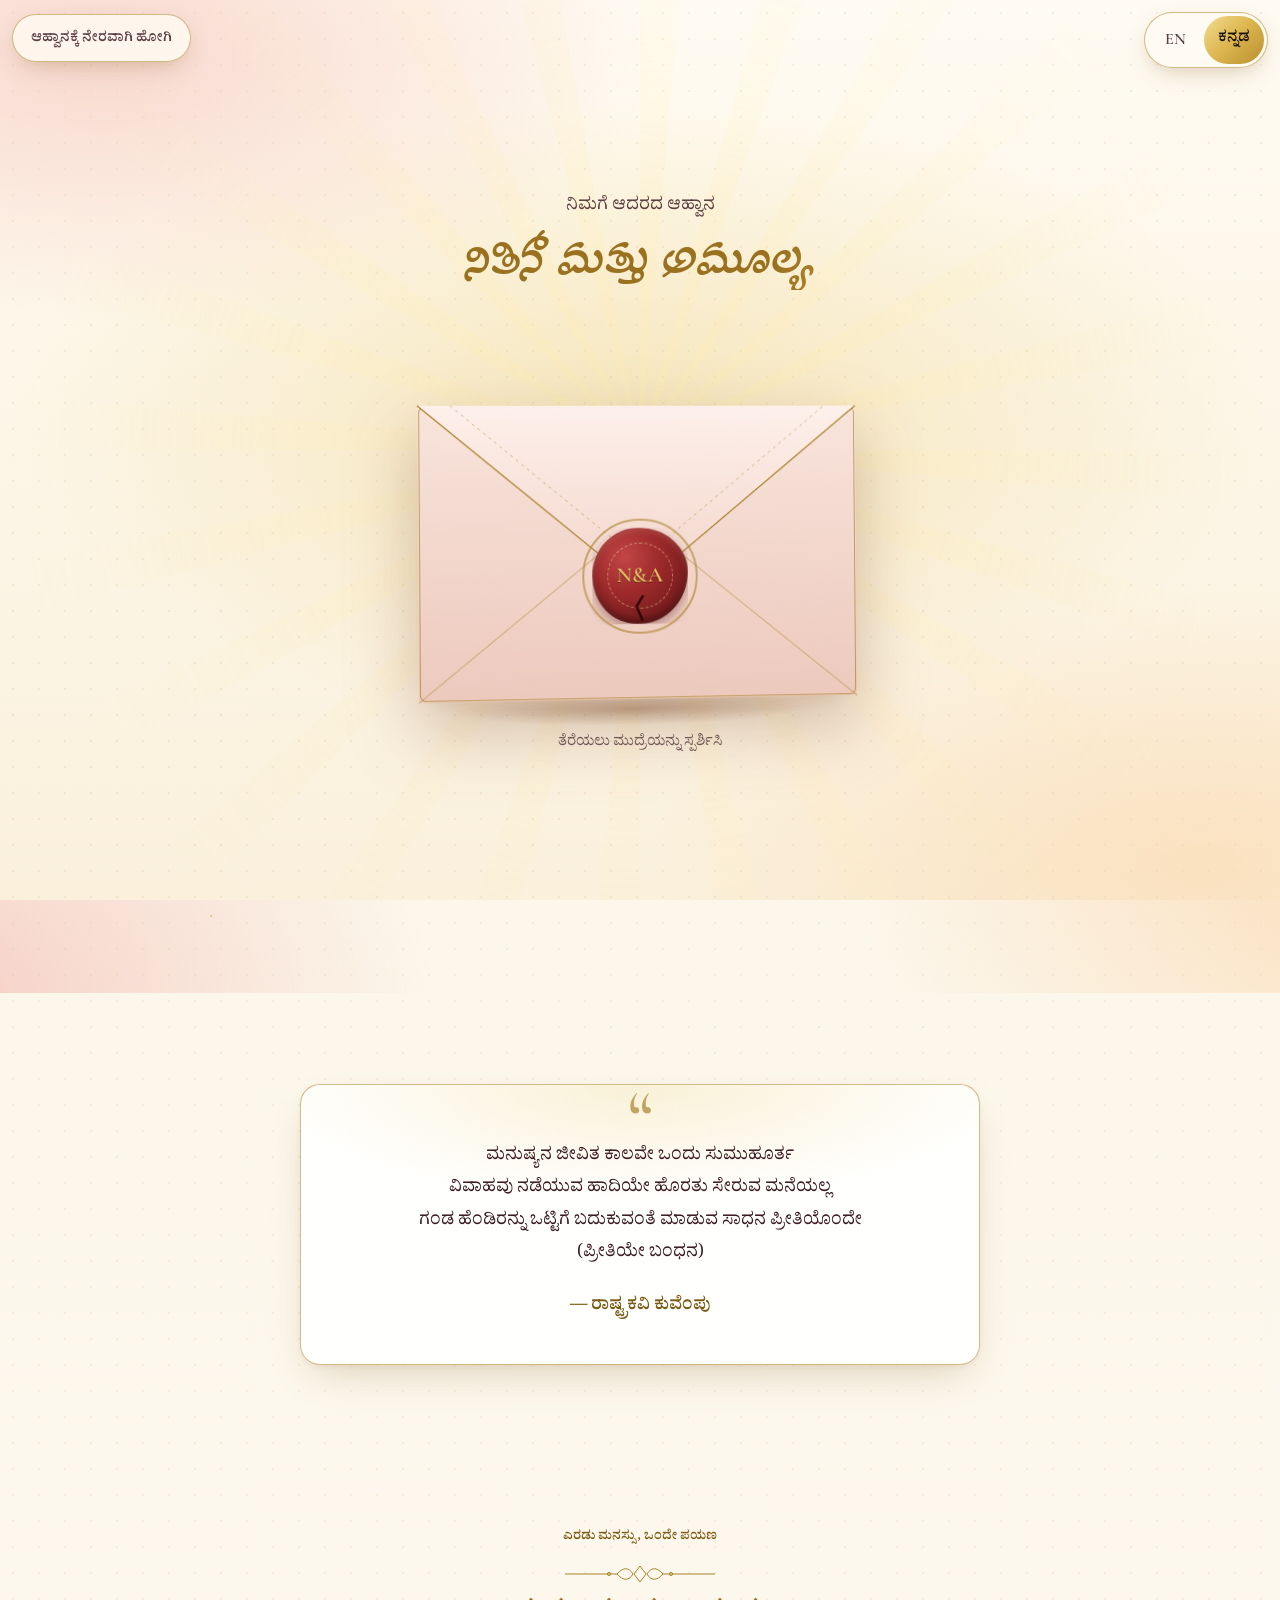
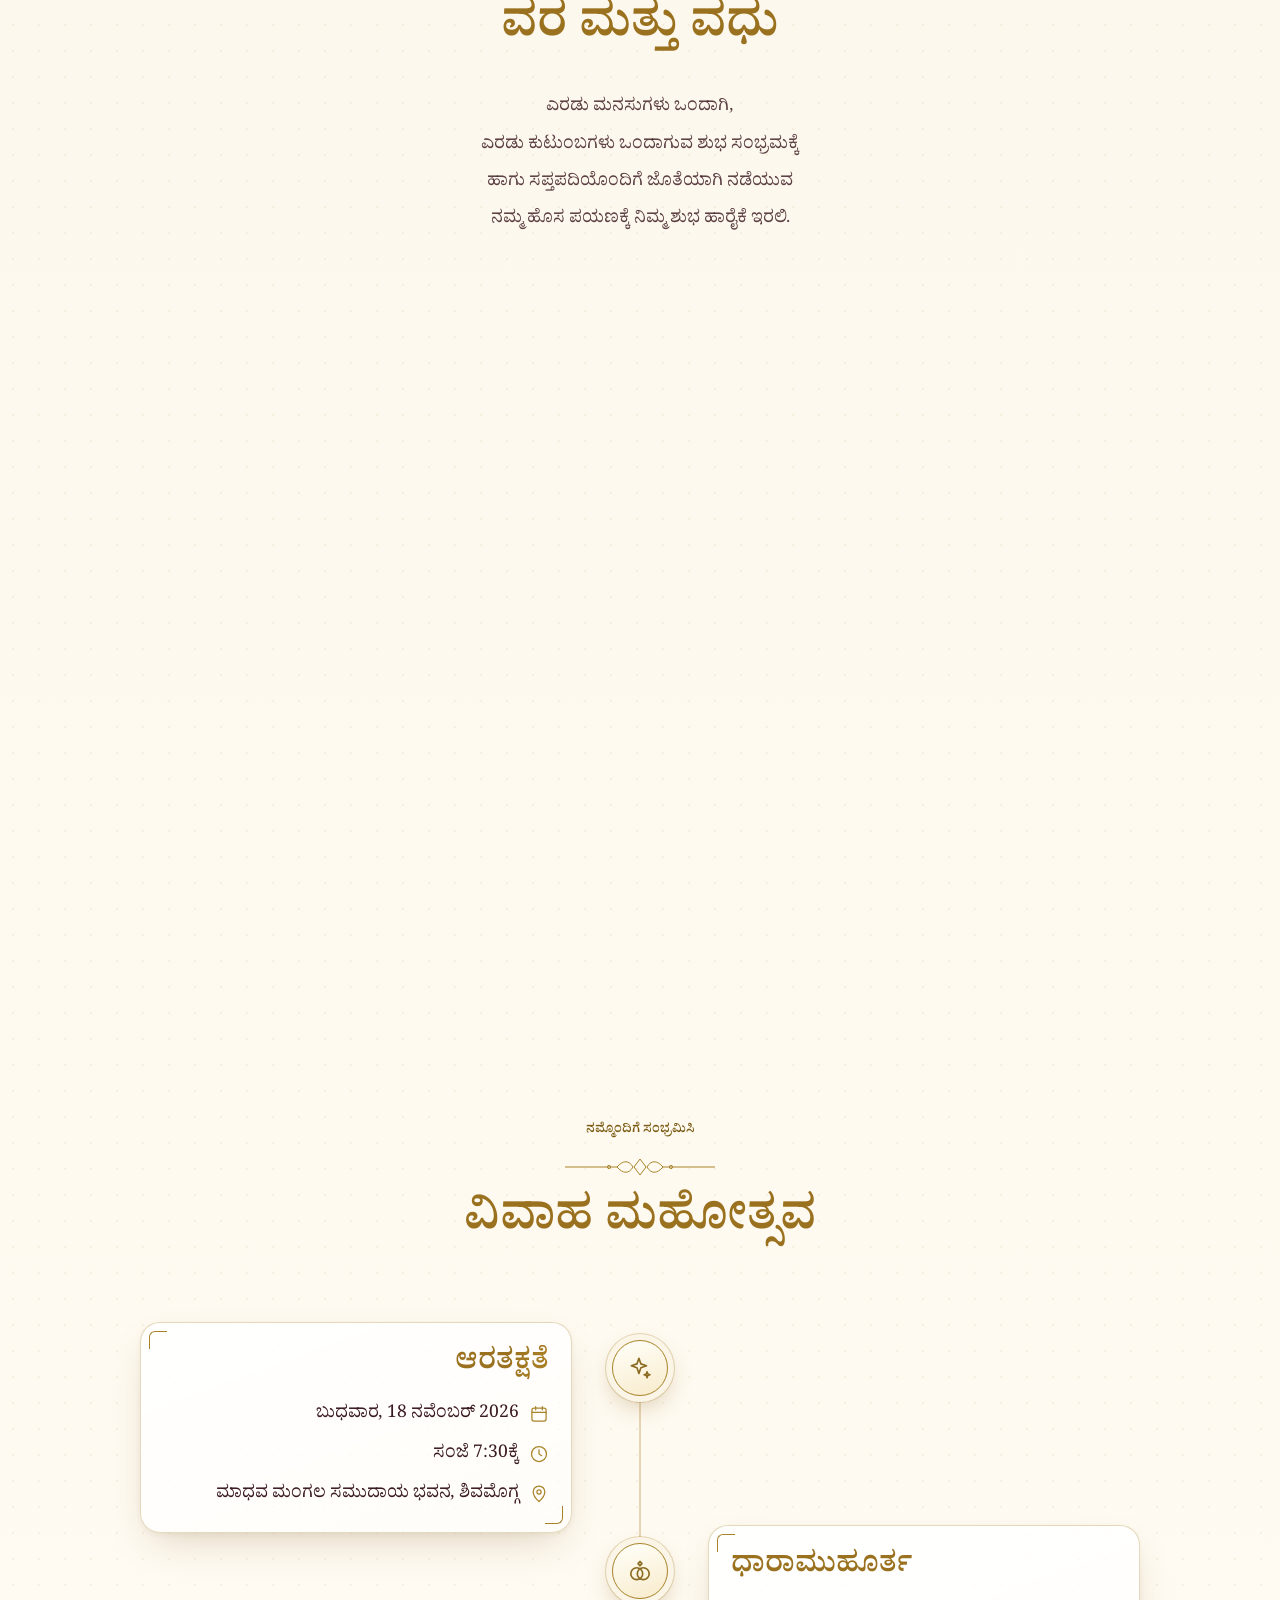
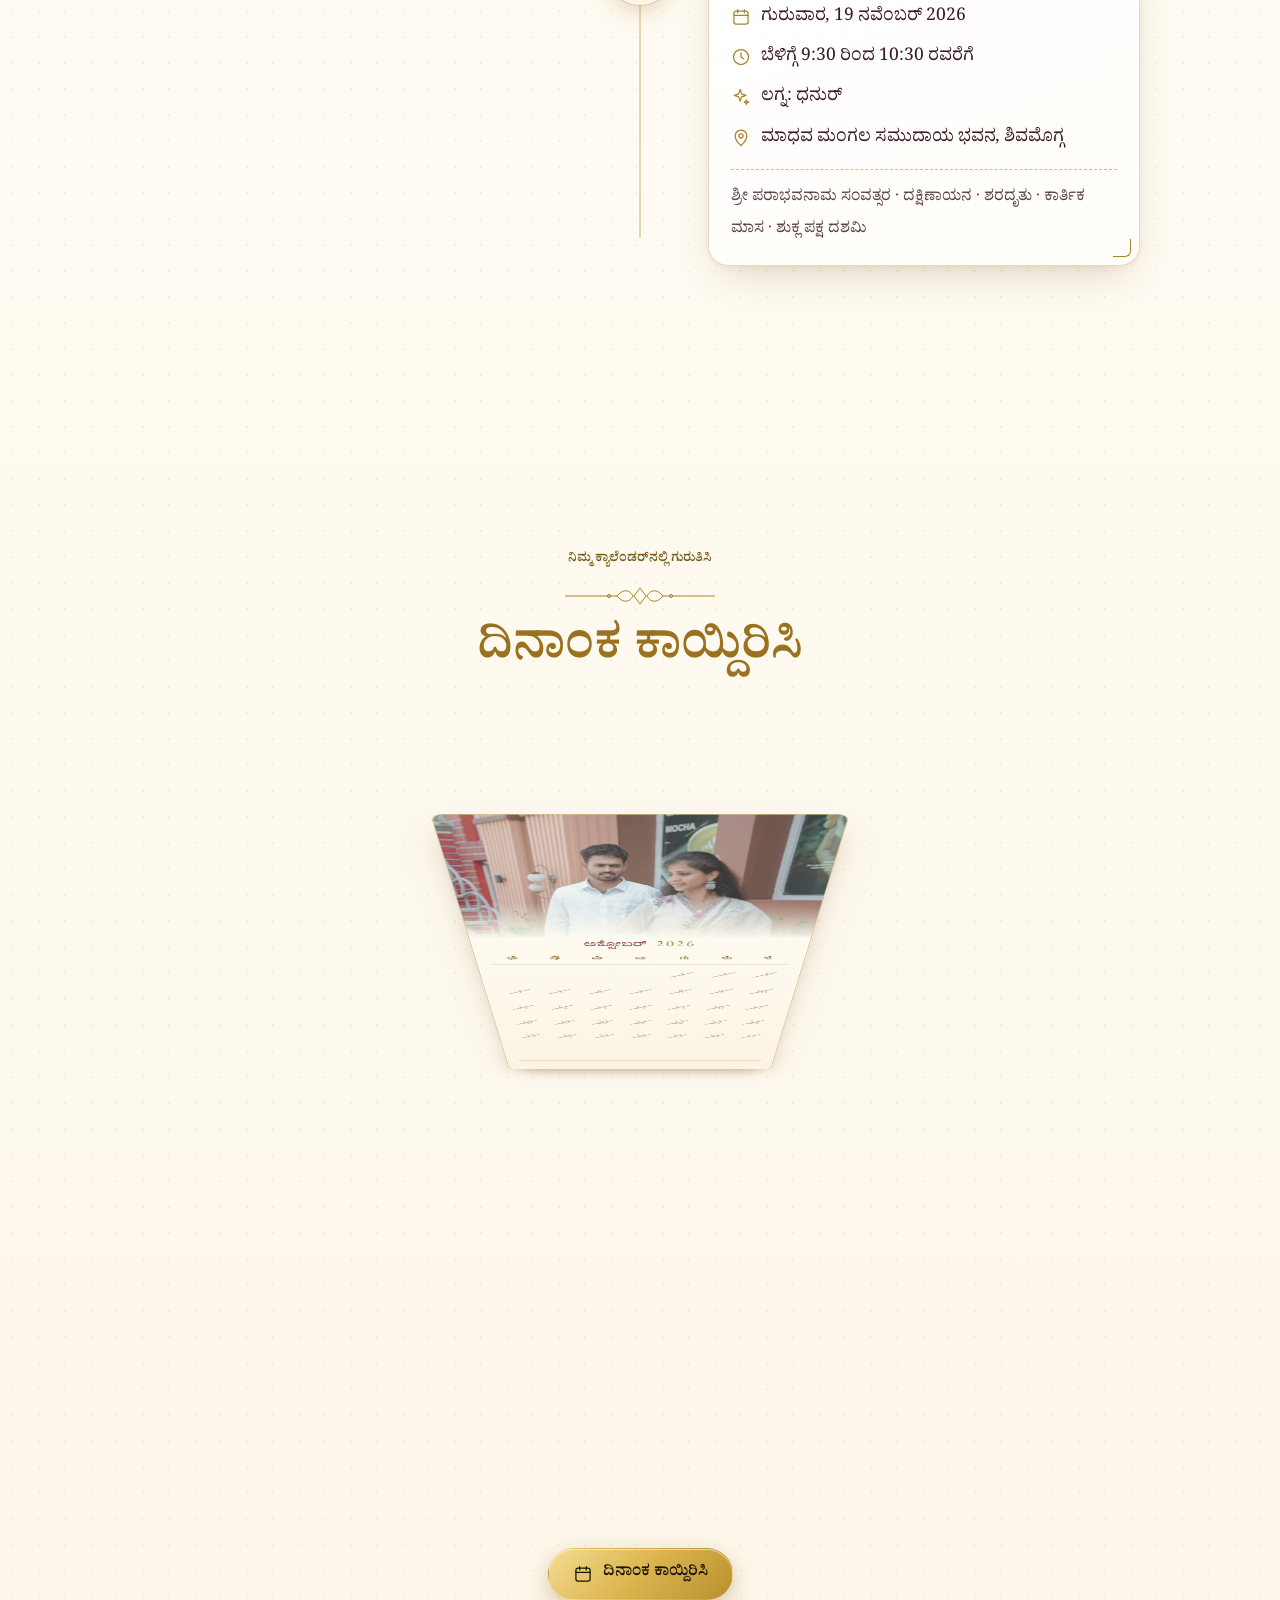
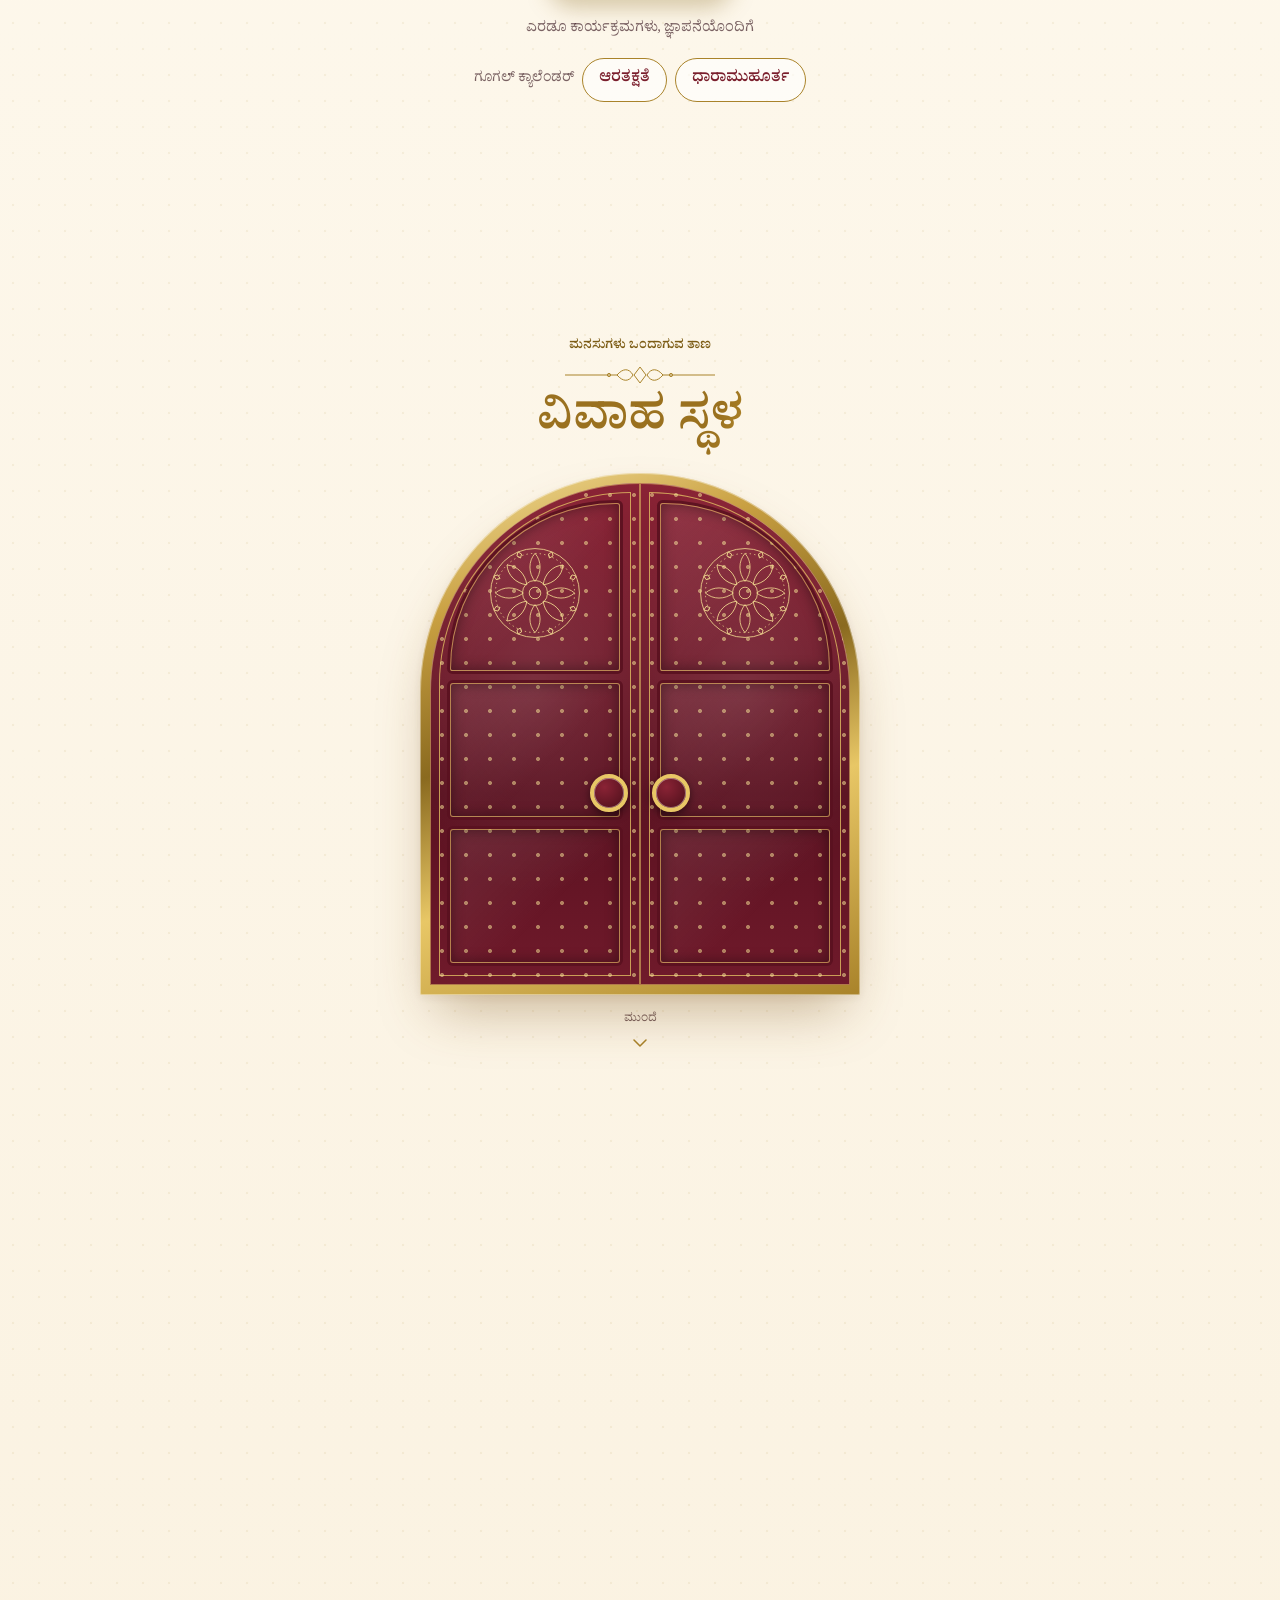
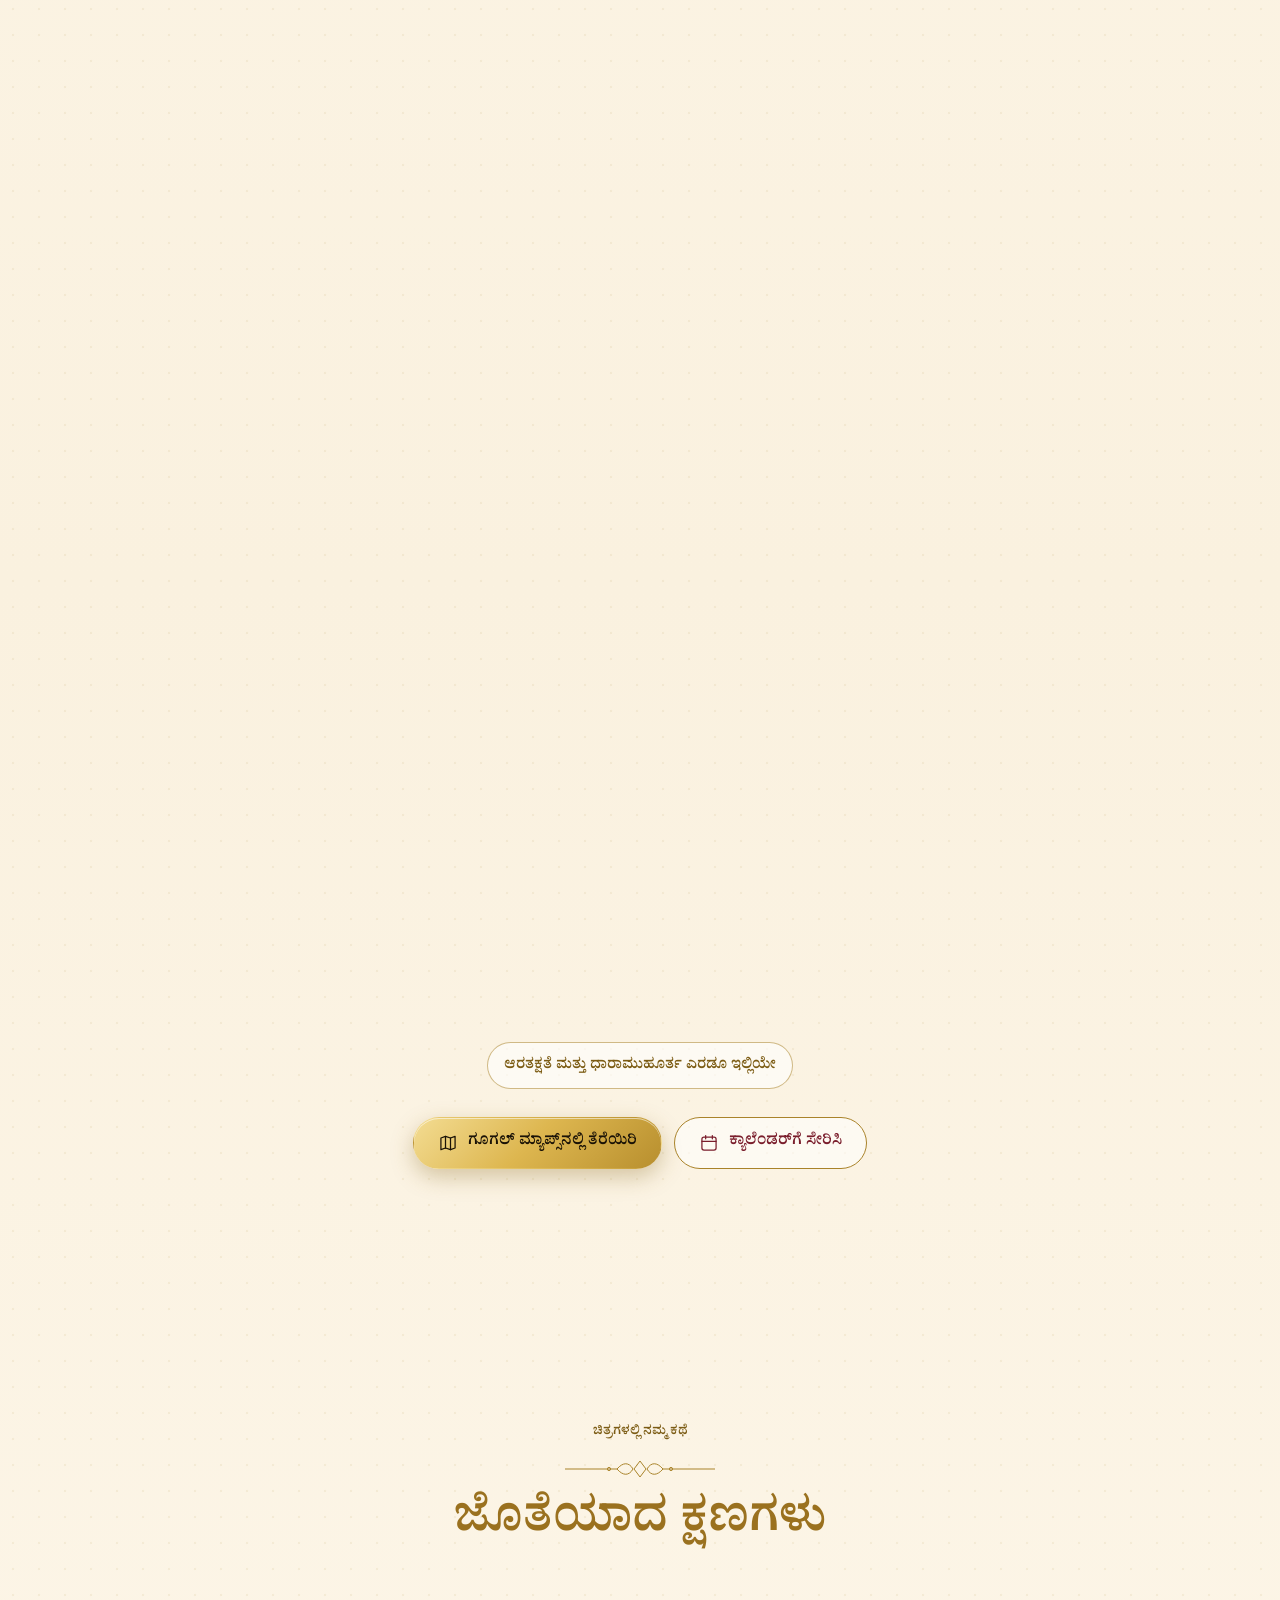
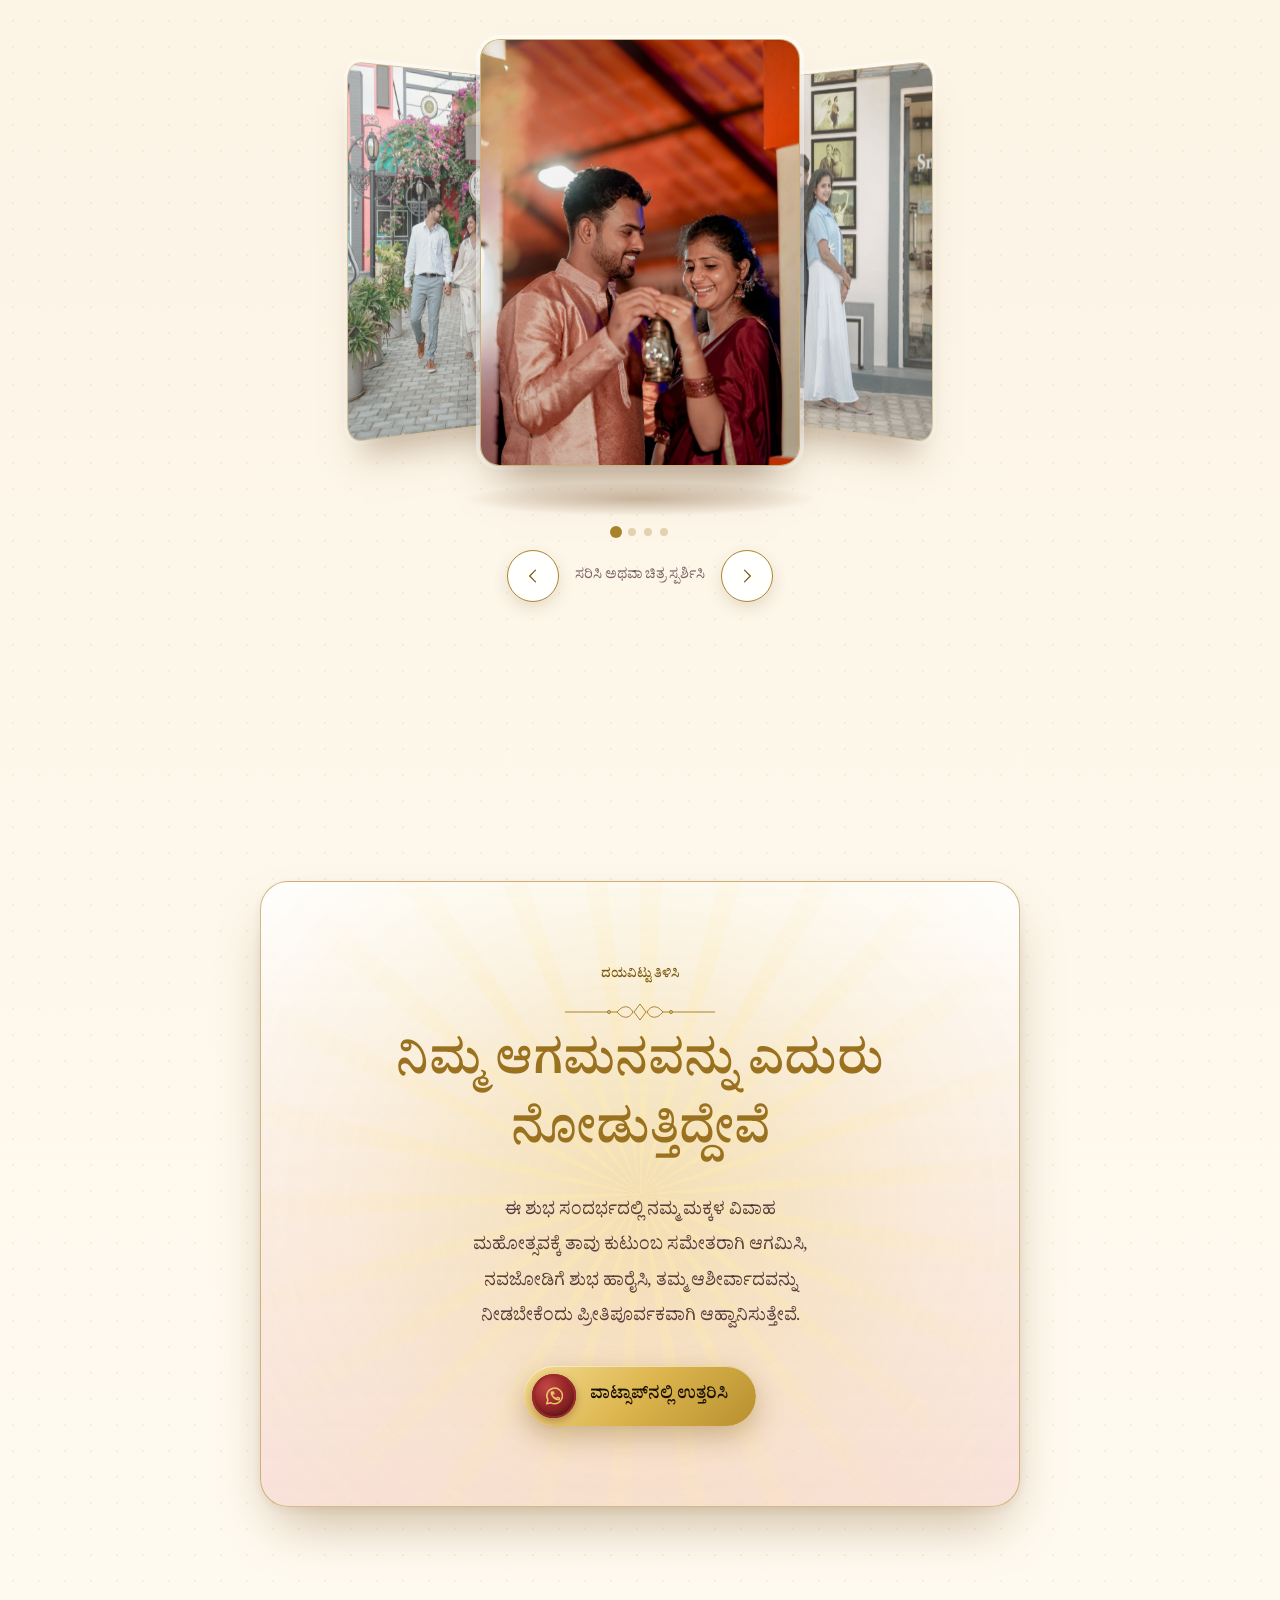
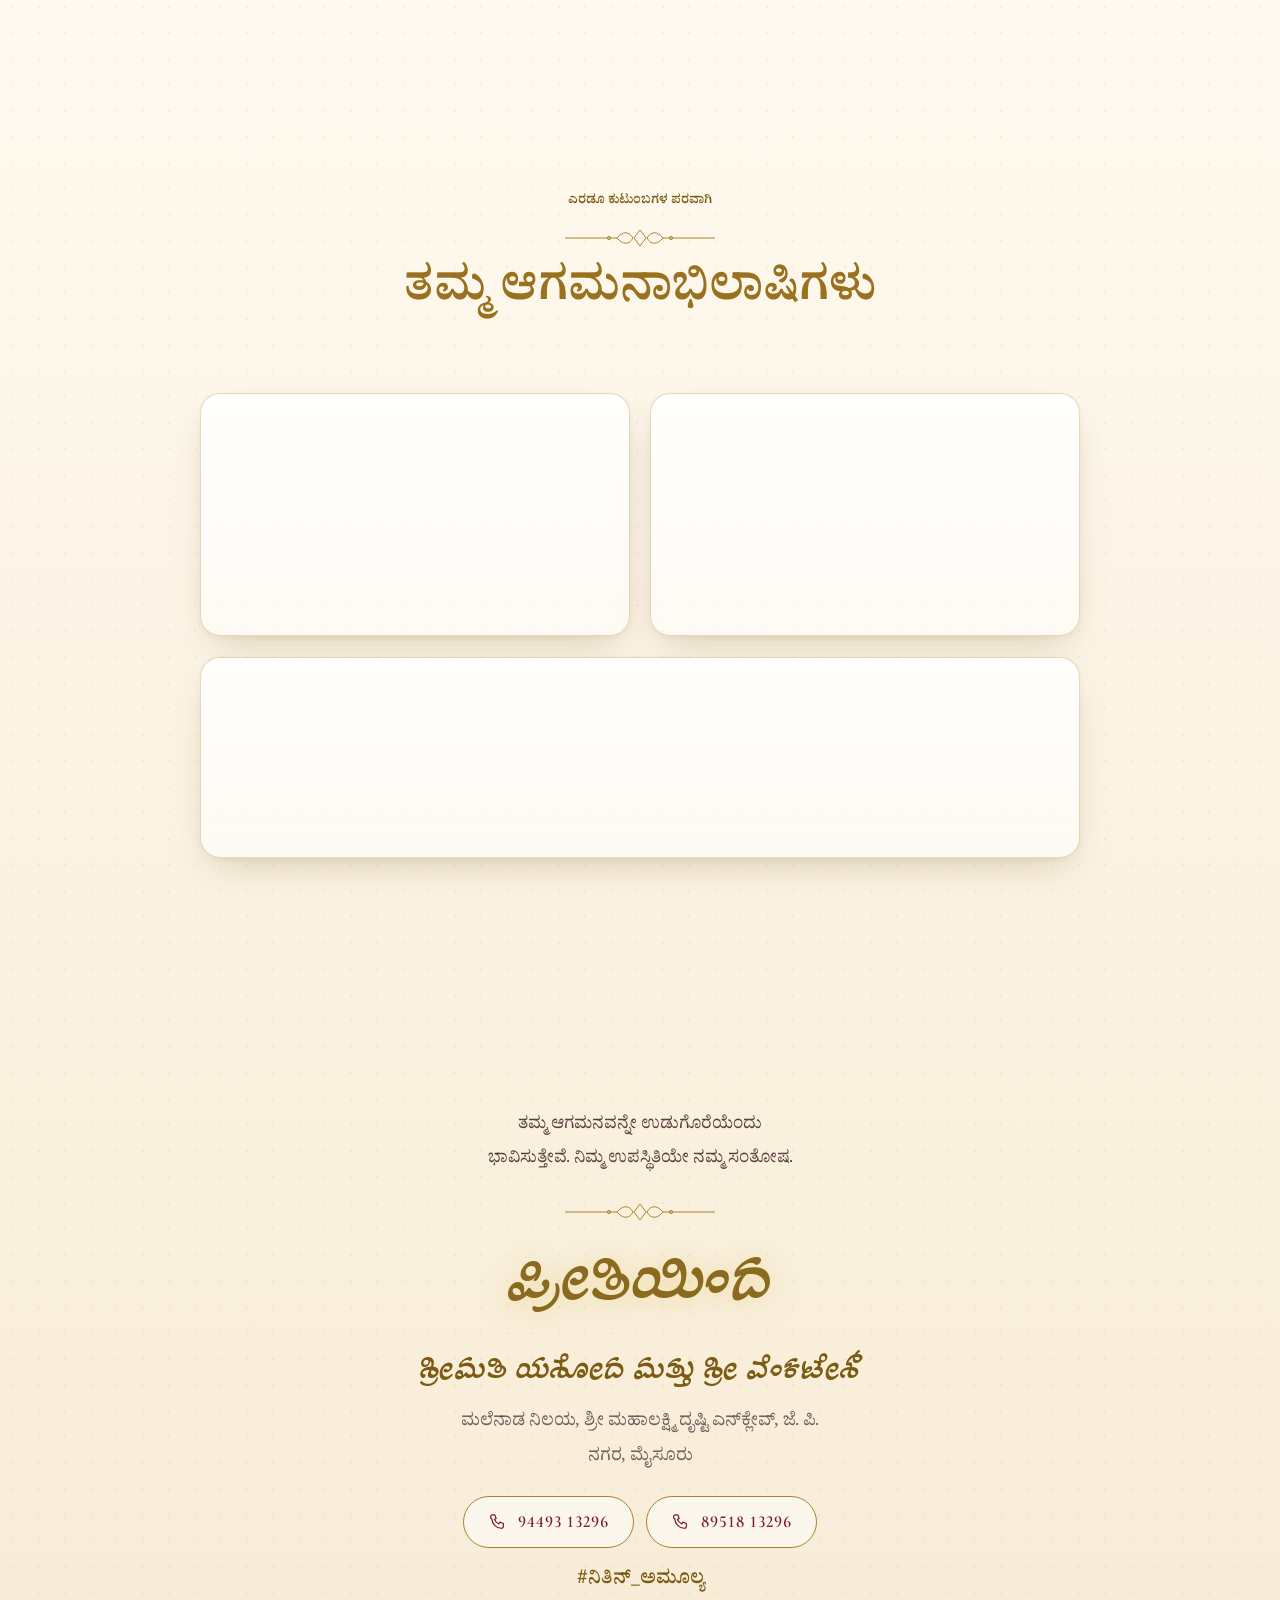
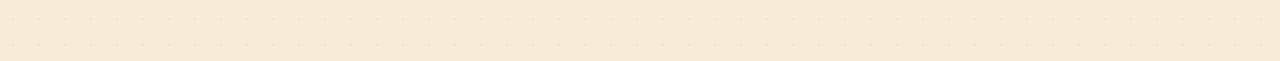
==== commit 8ce5a4cb: "Add a Save the Date section: a tear-off 3D wall calendar - New #savedate section after the events: a" ====
--- a/index.html
+++ b/index.html
@@ -37,6 +37,7 @@
 <link rel="stylesheet" href="css/intro.css">
 <link rel="stylesheet" href="css/hero.css">
 <link rel="stylesheet" href="css/sections.css">
+<link rel="stylesheet" href="css/calendar.css">
 
 <noscript><style>
   /* without JavaScript the gates can't be scrolled open, so show the venue directly */
@@ -301,6 +302,65 @@
   </div>
 </section>
 
+<!-- ═══ 3b. SAVE THE DATE — tear-off wall calendar ═══ -->
+<section class="section cal-sec" id="savedate" aria-labelledby="savedateTitle">
+  <header class="sec-head" data-rv="title">
+    <p class="eyebrow"><span data-i18n="calEyebrow">Mark your calendar</span></p>
+    <svg class="orn" aria-hidden="true"><use href="#orn"/></svg>
+    <h2 class="sec-title" id="savedateTitle"><span class="t-en shimmer">Save the Date</span><span class="t-kn kn" lang="kn">ದಿನಾಂಕ ಕಾಯ್ದಿರಿಸಿ</span></h2>
+  </header>
+
+  <div class="cal-wrap tilt-wrap" data-rv="up">
+    <div class="cal tilt" id="calCard" data-tilt="7" role="img" data-i18n-aria="calAria" aria-label="Calendar for November 2026 with 18 and 19 November marked">
+      <svg class="cal-cord" viewBox="0 0 100 60" preserveAspectRatio="none" aria-hidden="true"><line x1="50" y1="6" x2="12" y2="60" vector-effect="non-scaling-stroke"/><line x1="50" y1="6" x2="88" y2="60" vector-effect="non-scaling-stroke"/></svg>
+      <span class="cal-nail" aria-hidden="true"></span>
+      <div class="cal-rings" aria-hidden="true"><i></i><i></i><i></i><i></i><i></i></div>
+
+      <!-- the page that stays: November -->
+      <div class="cal-page" aria-hidden="true">
+        <div class="cal-photo"><img src="gallery-1.jpg" width="853" height="1280" alt="" loading="lazy" decoding="async"></div>
+        <div class="cal-body">
+          <div class="cal-title"><span data-i18n="calNov">November</span><b id="calYear">2026</b></div>
+          <div class="cal-gridwrap" id="calGridWrap">
+            <div class="cal-grid" id="calGrid"></div>
+            <svg class="cal-mark" id="calMark"></svg>
+          </div>
+          <ul class="cal-legend">
+            <li><b class="n">18</b><span class="nm"><span class="t-en">Reception</span><span class="t-kn kn" lang="kn">ಆರತಕ್ಷತೆ</span></span><em data-i18n="rcTime">7:30 PM</em></li>
+            <li><b class="n">19</b><span class="nm"><span class="t-en">Dhaaraa Muhurtha</span><span class="t-kn kn" lang="kn">ಧಾರಾಮುಹೂರ್ತ</span></span><em data-i18n="muTime">9:30 AM – 10:30 AM</em></li>
+          </ul>
+        </div>
+      </div>
+
+      <!-- the sheet that tears off: October -->
+      <div class="cal-sheet" id="calSheet" aria-hidden="true">
+        <div class="cal-face cal-front">
+          <div class="cal-photo"><img src="gallery-3.jpg" width="853" height="1280" alt="" loading="lazy" decoding="async"></div>
+          <div class="cal-body">
+            <div class="cal-title"><span data-i18n="calOct">October</span><b>2026</b></div>
+            <div class="cal-gridwrap"><div class="cal-grid" id="calGridPrev"></div></div>
+          </div>
+          <div class="cal-notes"></div>
+        </div>
+        <div class="cal-face cal-back"></div>
+      </div>
+    </div>
+  </div>
+
+  <div class="cal-actions" data-rv="up">
+    <p class="cal-count" id="calCount" hidden></p>
+    <a class="btn btn-gold" id="icsBtn" href="nitin-amulya-save-the-date.ics" download="Nitin-Amulya-Wedding.ics">
+      <svg class="ic"><use href="#i-cal"/></svg><span data-i18n="saveBtn">Save the Date</span>
+    </a>
+    <p class="cal-note" id="calNote" aria-live="polite"><span data-i18n="remindNote">Adds both events, with reminders</span></p>
+    <div class="cal-chips">
+      <span data-i18n="gcal">Google Calendar</span>
+      <a class="chip" id="gcalRc" href="#" target="_blank" rel="noopener"><span class="t-en">Reception</span><span class="t-kn kn" lang="kn">ಆರತಕ್ಷತೆ</span></a>
+      <a class="chip" id="gcalMu" href="#" target="_blank" rel="noopener"><span class="t-en">Dhaaraa Muhurtha</span><span class="t-kn kn" lang="kn">ಧಾರಾಮುಹೂರ್ತ</span></a>
+    </div>
+  </div>
+</section>
+
 <!-- ═══ 4. VENUE — the palace gates ═══ -->
 <section class="gates" id="venue" aria-labelledby="venueTitle">
   <div class="gates-sticky">
--- a/css/calendar.css
+++ b/css/calendar.css
@@ -0,0 +1,78 @@
+/* ═══════════════════════════════════════════════════
+   SAVE THE DATE — a tear-off wall calendar. The October sheet peels away to reveal November,
+   the wedding days get circled in marker, and days already gone are crossed off.
+   ═══════════════════════════════════════════════════ */
+.cal-sec{padding-bottom:clamp(60px,9vw,110px)}
+.cal-wrap{justify-items:center;padding-top:62px}
+.cal{position:relative;width:min(88vw,400px)}
+
+/* hanging: nail, cord, spiral binding */
+.cal-cord{position:absolute;left:0;top:-58px;width:100%;height:60px;pointer-events:none;overflow:visible;transform:translateZ(4px)}
+.cal-cord line{stroke:var(--gold-lo);stroke-width:1.4;opacity:.8}
+.cal-nail{position:absolute;left:50%;top:-62px;width:14px;height:14px;margin-left:-7px;border-radius:50%;transform:translateZ(6px);
+  background:radial-gradient(circle at 35% 30%,#FFF7D6,#E8C766 45%,#8A6A1F);box-shadow:0 3px 5px rgba(80,50,10,.45)}
+.cal-rings{position:absolute;left:8%;right:8%;top:-15px;z-index:5;display:flex;justify-content:space-between;pointer-events:none;transform:translateZ(14px)}
+.cal-rings i{display:block;width:14px;height:34px;border-radius:8px;border:3px solid;border-color:#F3DC92 #B88F2E #8A6A1F #D9B04A;
+  box-shadow:0 3px 4px rgba(80,50,10,.35),inset 0 0 0 1px rgba(255,255,255,.35)}
+
+/* paper: the stationary page, a couple of pages stacked beneath it for thickness */
+.cal::before,.cal::after{content:'';position:absolute;border-radius:12px;background:#EBDDBC;border:1px solid var(--gold-a45);pointer-events:none}
+.cal::before{inset:5px -2px -6px;transform:translateZ(-5px)}
+.cal::after{inset:9px -4px -11px;transform:translateZ(-10px);background:#DFCDA5}
+.cal-page,.cal-face{
+  position:relative;display:flex;flex-direction:column;border-radius:12px;overflow:hidden;
+  background:linear-gradient(180deg,#FFFFFB 0%,#FBF2DF 100%);border:1px solid var(--gold-a45);
+}
+.cal-page{box-shadow:var(--shadow-lift)}
+.cal-photo{position:relative;aspect-ratio:16/10;overflow:hidden;background:var(--bg-3);flex:0 0 auto}
+.cal-photo img{position:absolute;inset:0;width:100%;height:100%;object-fit:cover;object-position:50% 38%}
+.cal-photo::after{content:'';position:absolute;left:0;right:0;bottom:0;height:34%;background:linear-gradient(transparent,#FFFDF3)}
+.cal-body{padding:0 clamp(12px,4vw,18px) 16px;flex:0 0 auto}
+.cal-title{display:flex;align-items:baseline;justify-content:center;gap:12px;margin:-4px 0 6px;font-weight:600;letter-spacing:.22em;text-transform:uppercase;font-size:1.35rem;color:var(--maroon)}
+.cal-title b{font-weight:500;letter-spacing:.14em;color:var(--gold-text)}
+body.lang-kn .cal-title{letter-spacing:0;font-size:1.3rem}
+
+.cal-gridwrap{position:relative}
+.cal-grid{display:grid;grid-template-columns:repeat(7,1fr);row-gap:2px}
+.dow{text-align:center;font-size:.8rem;font-weight:700;letter-spacing:.06em;color:var(--gold-text);padding-bottom:5px;margin-bottom:3px;border-bottom:1px solid var(--gold-a25)}
+body.lang-kn .dow{letter-spacing:0;font-size:.82rem}
+.d{position:relative;display:grid;place-items:center;aspect-ratio:1/.9;font-size:1.08rem;font-weight:600;font-variant-numeric:lining-nums tabular-nums;color:var(--text)}
+.d.pad{visibility:hidden}
+.d.gone{color:var(--text-3);opacity:.5}
+.d.gone::after{content:'';position:absolute;left:20%;right:20%;top:50%;height:1.5px;background:var(--maroon);opacity:.75;transform:rotate(-26deg)}
+.d.today::before{content:'';position:absolute;inset:12%;border-radius:50%;border:1.5px dashed var(--gold)}
+.d.hot{color:var(--maroon);font-size:1.28rem;font-weight:700;isolation:isolate}
+.d.hot::before{content:'';position:absolute;z-index:-1;inset:4%;border-radius:50%;background:radial-gradient(circle,rgba(232,199,102,.6),rgba(232,199,102,0) 72%);animation:hotPulse 2.6s ease-in-out infinite}
+@keyframes hotPulse{0%,100%{transform:scale(.85);opacity:.7}50%{transform:scale(1.15);opacity:1}}
+.cal-mark{position:absolute;left:0;top:0;width:100%;height:100%;overflow:visible;pointer-events:none}
+.cal-mark path{fill:none;stroke:var(--maroon);stroke-width:2.4;stroke-linecap:round;stroke-linejoin:round;opacity:.92}
+
+.cal-legend{list-style:none;margin:12px 0 0;padding:12px 0 0;border-top:1px dashed var(--gold-a45);display:grid;gap:7px}
+.cal-legend li{display:grid;grid-template-columns:2.1em 1fr auto;align-items:baseline;gap:8px;font-size:1rem;line-height:1.35}
+.cal-legend .n{font-size:1.25rem;font-weight:700;color:var(--maroon);text-align:center}
+.cal-legend .nm{font-weight:600}
+.cal-legend em{font-size:.92rem;color:var(--text-3);font-style:normal;white-space:nowrap}
+
+/* the October sheet: hinged at the binding, hidden unless the script arms it (so no-JS shows November) */
+.cal-sheet{position:absolute;inset:0;z-index:3;display:none;transform-origin:50% 0;transform-style:preserve-3d}
+.cal.armed .cal-sheet{display:block}
+.cal-face{position:absolute;inset:0;backface-visibility:hidden;-webkit-backface-visibility:hidden}
+.cal-front{box-shadow:0 22px 40px -14px rgba(90,50,10,.5)}
+.cal-back{transform:rotateX(180deg);background:linear-gradient(0deg,#F1E3C2,#FBF3E0)}
+.cal-notes{flex:1 1 auto;margin:6px clamp(12px,4vw,18px) 16px;border-radius:4px;
+  background:repeating-linear-gradient(transparent 0 25px,rgba(169,131,42,.3) 25px 26px)}
+
+/* actions */
+.cal-actions{margin-top:34px;display:flex;flex-direction:column;align-items:center;gap:14px;text-align:center}
+.cal-count{margin:0;font-style:italic;font-size:1.3rem;color:var(--maroon)}
+.cal-note{margin:0;color:var(--text-3);font-size:.98rem;font-style:italic;min-height:1.7em;max-width:34ch}
+.cal-chips{display:flex;flex-wrap:wrap;justify-content:center;align-items:center;gap:8px;color:var(--text-3);font-size:.95rem}
+.chip{
+  display:inline-flex;align-items:center;min-height:44px;padding:0 16px;border:1px solid var(--gold);border-radius:999px;
+  background:rgba(255,255,255,.6);color:var(--maroon);font-weight:600;font-size:.98rem;text-decoration:none;
+  transition:background-color .25s;
+}
+.chip:hover{background:var(--gold-a12)}
+
+@media (min-width:768px){.cal{width:420px}}
+@media (prefers-reduced-motion:reduce){.d.hot::before{animation:none}}
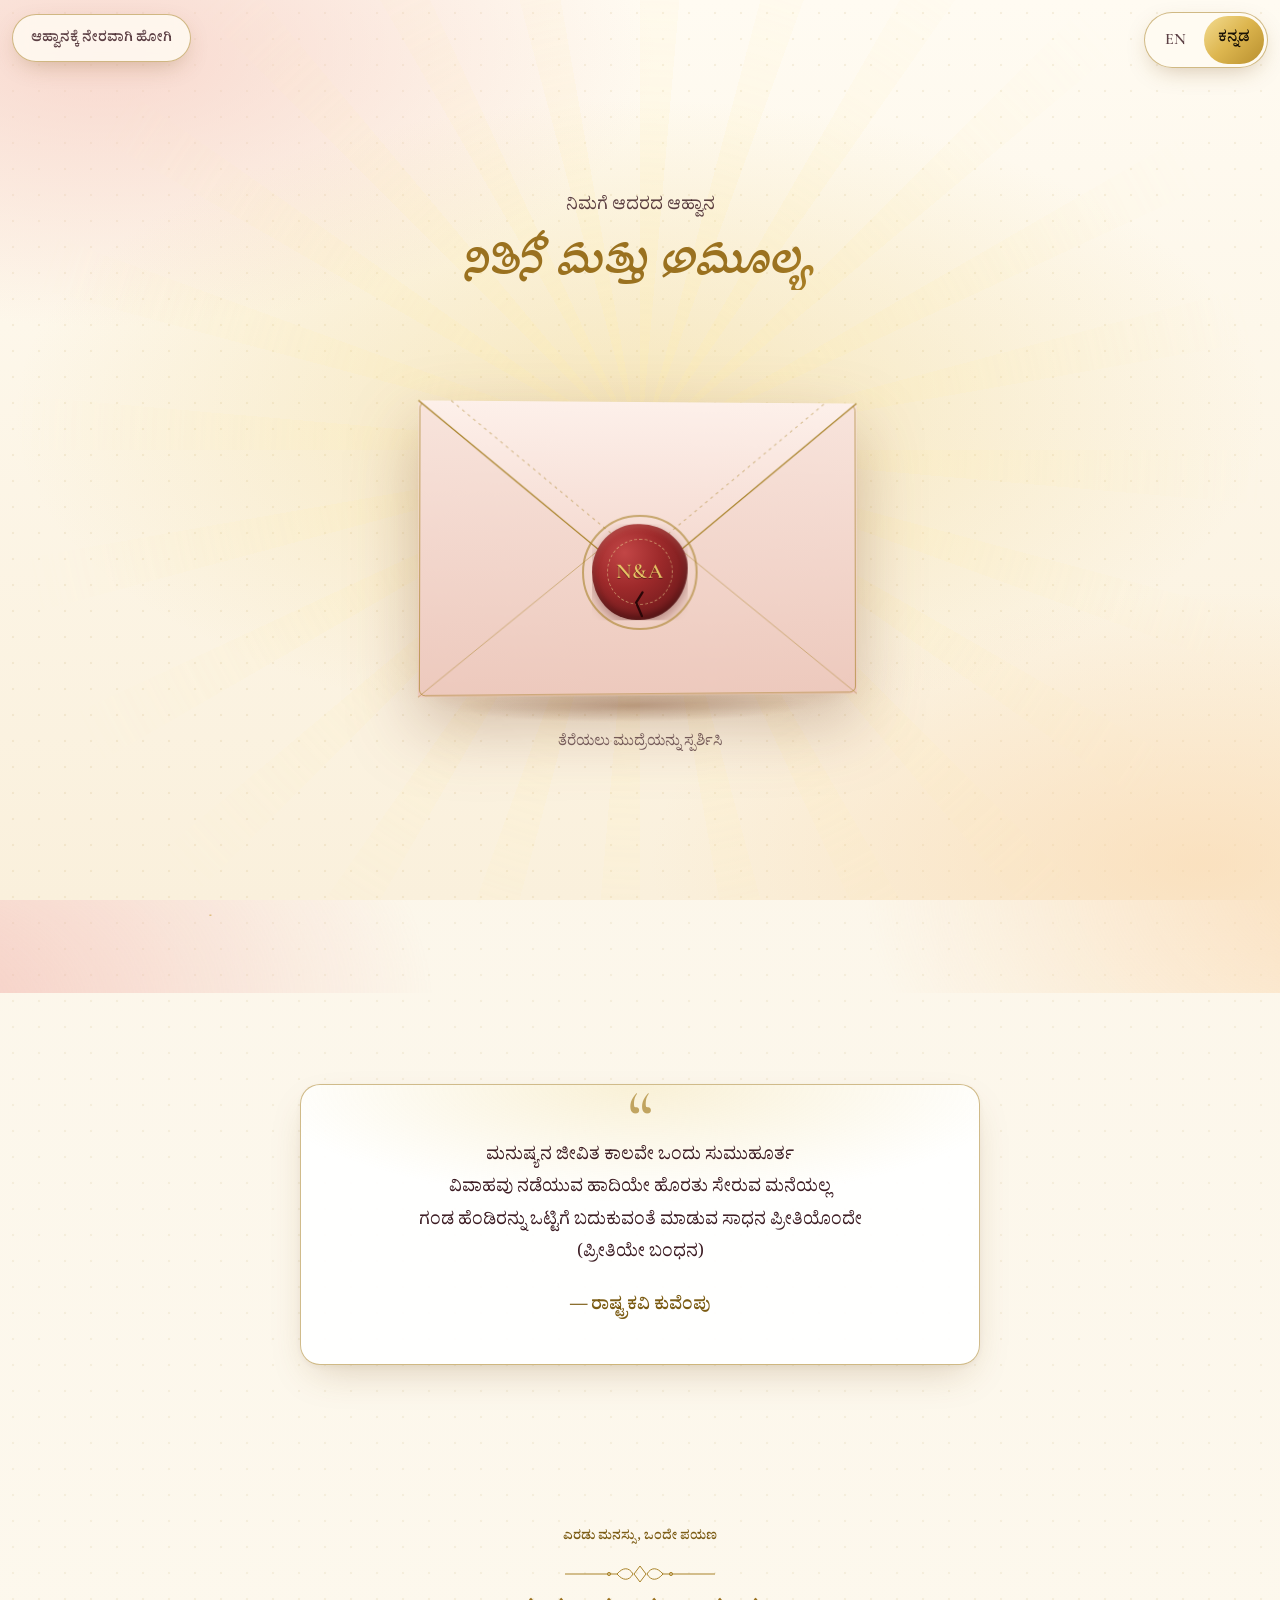
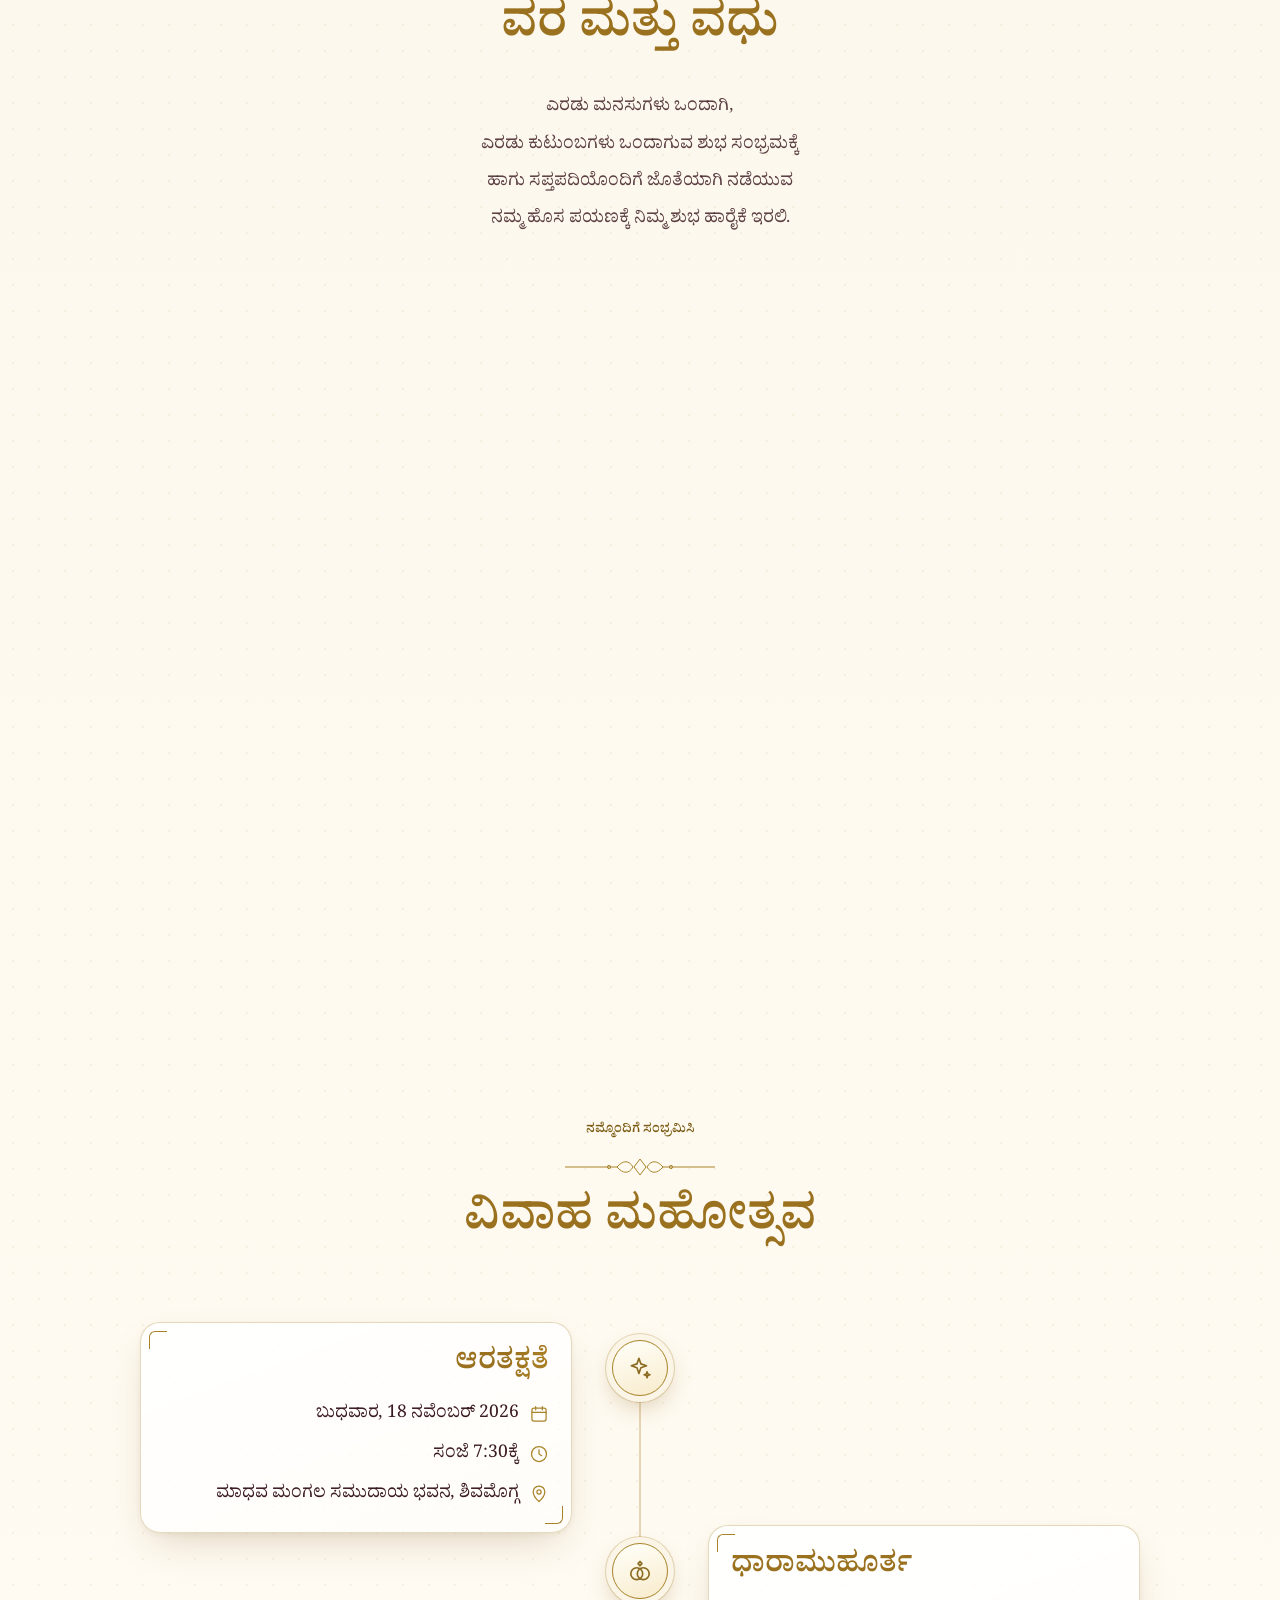
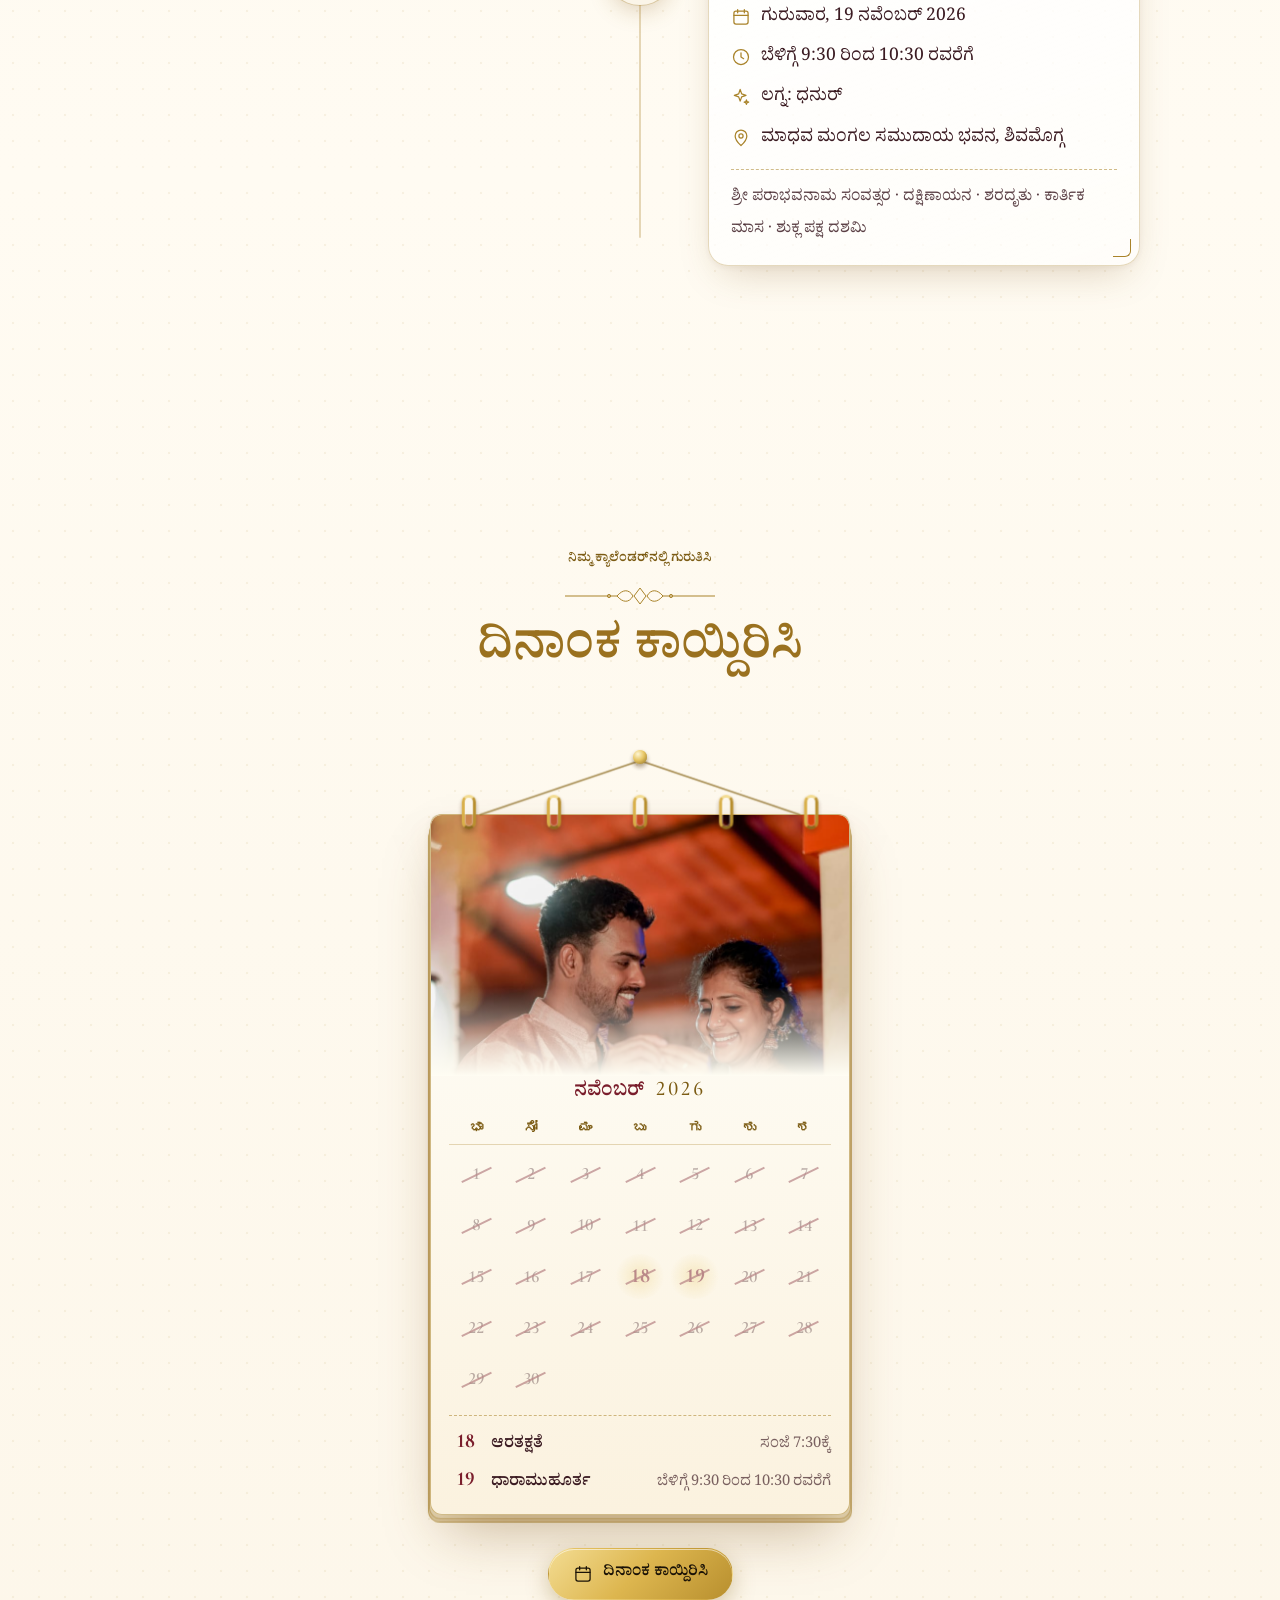
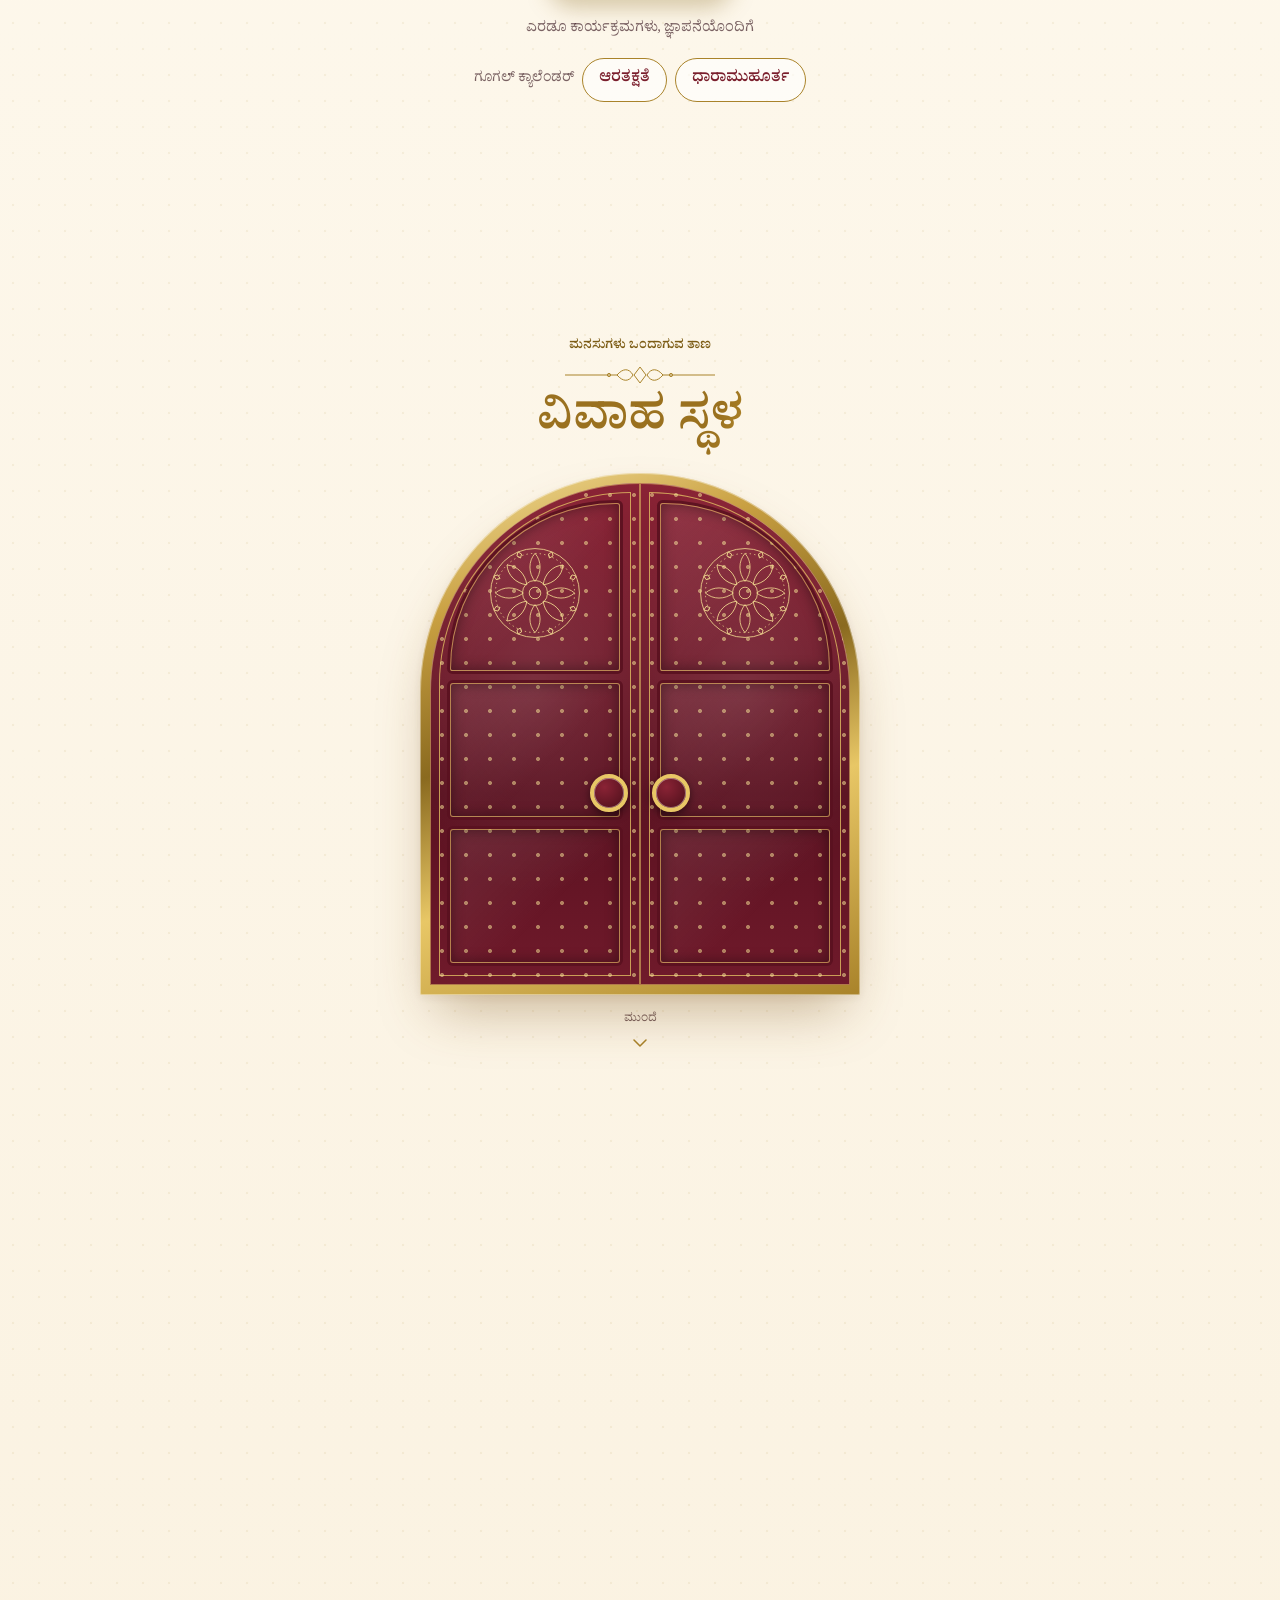
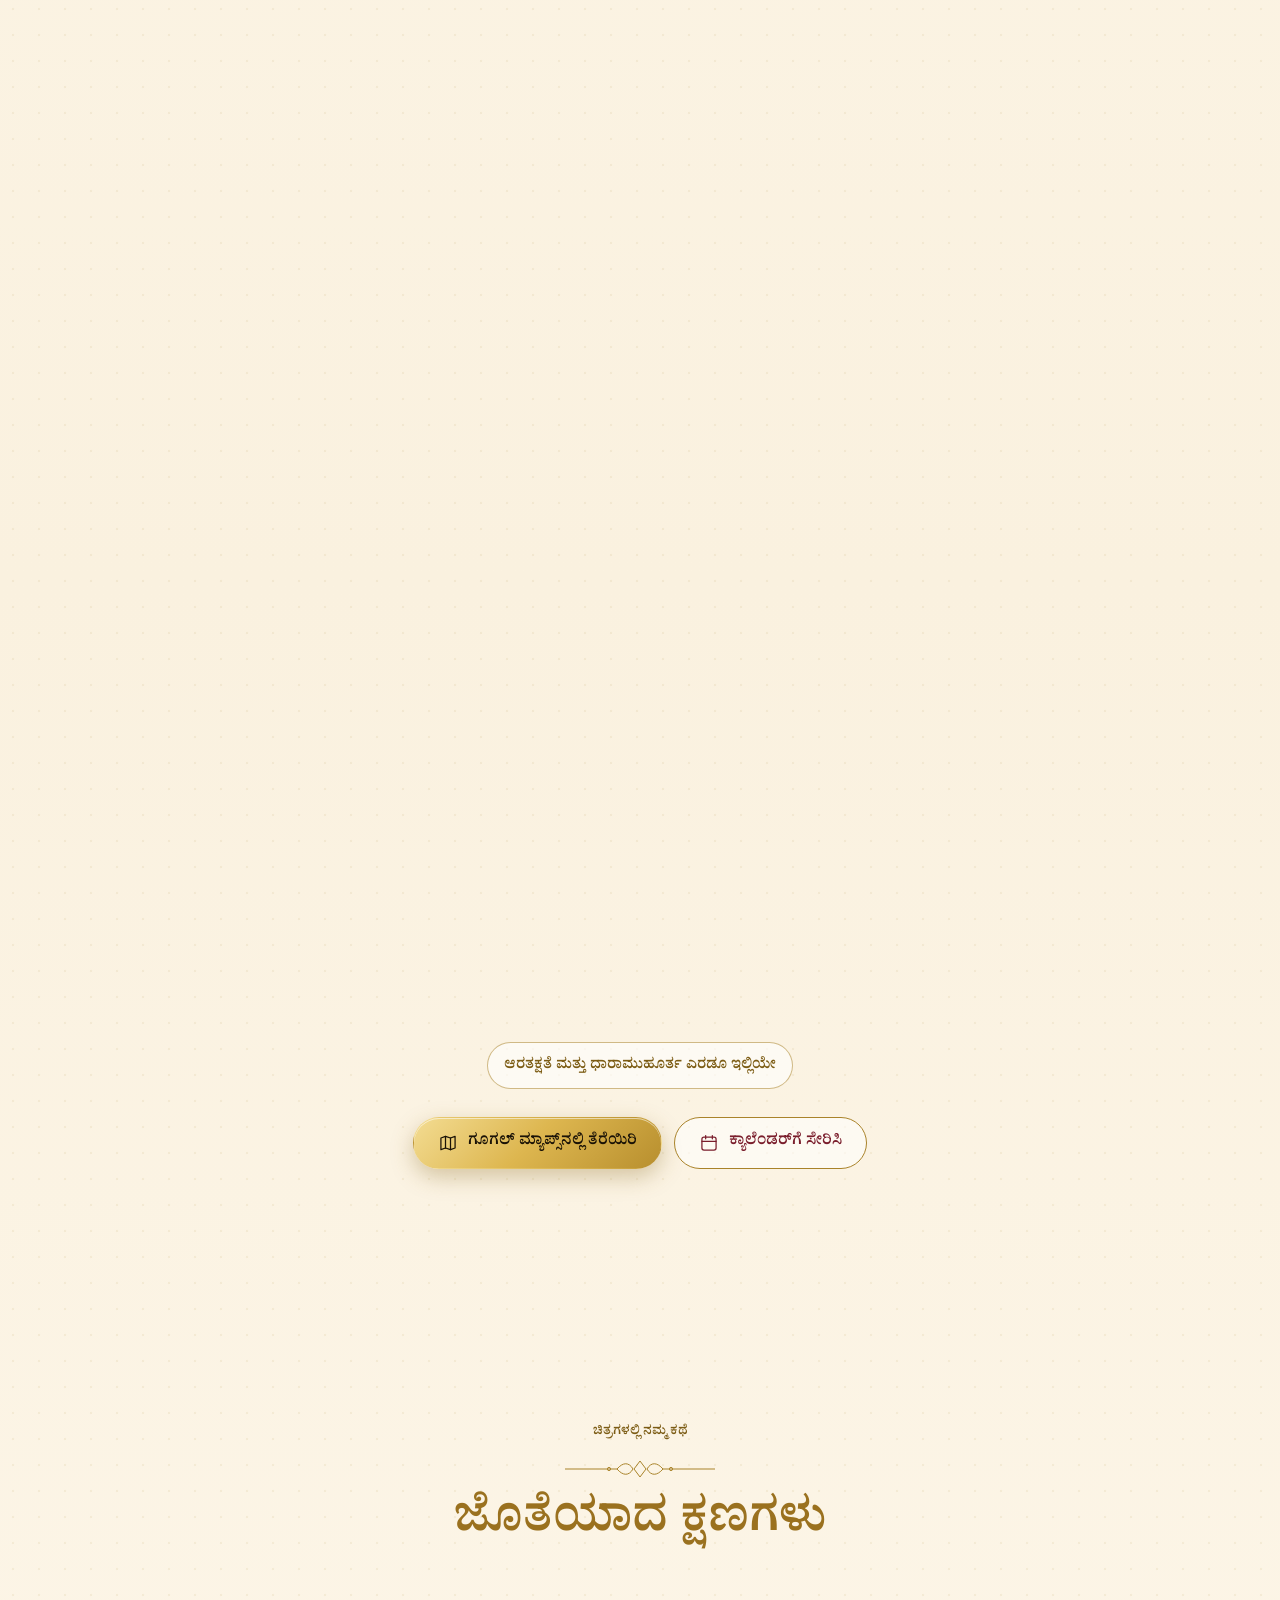
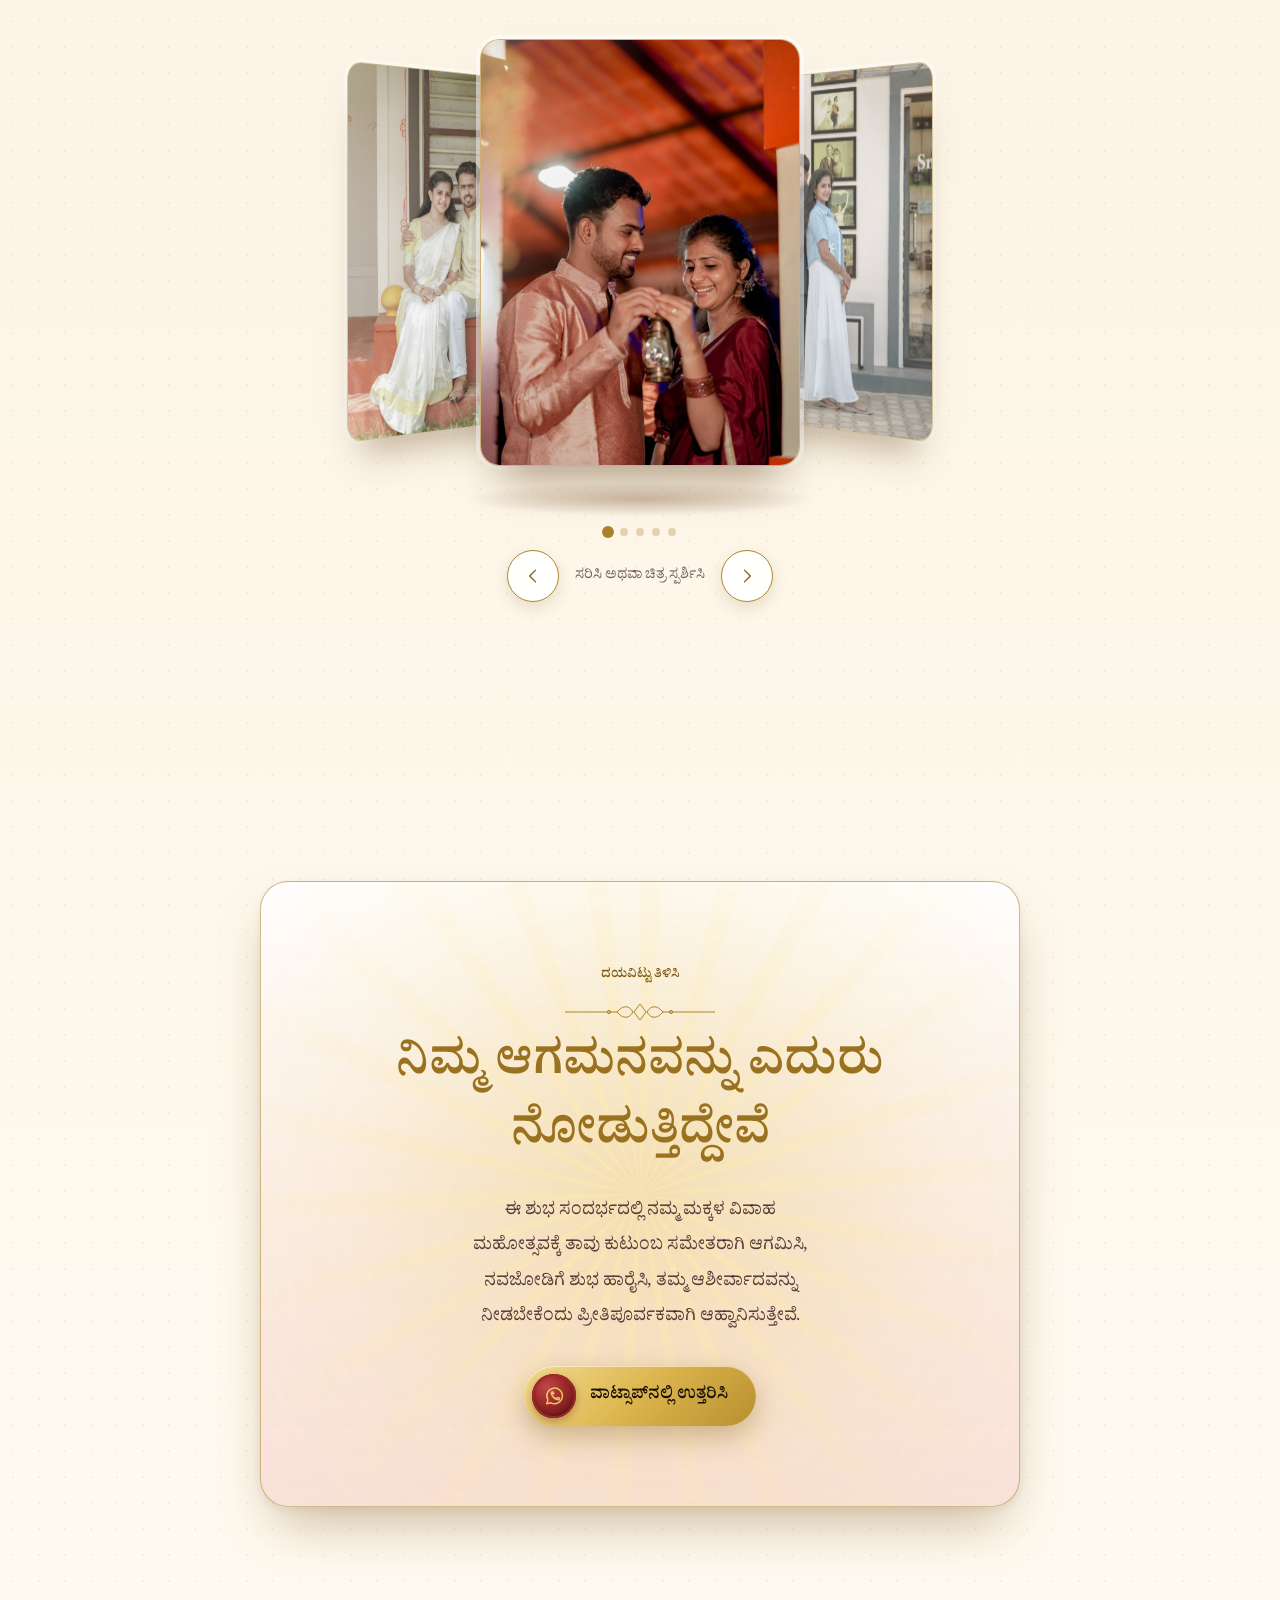
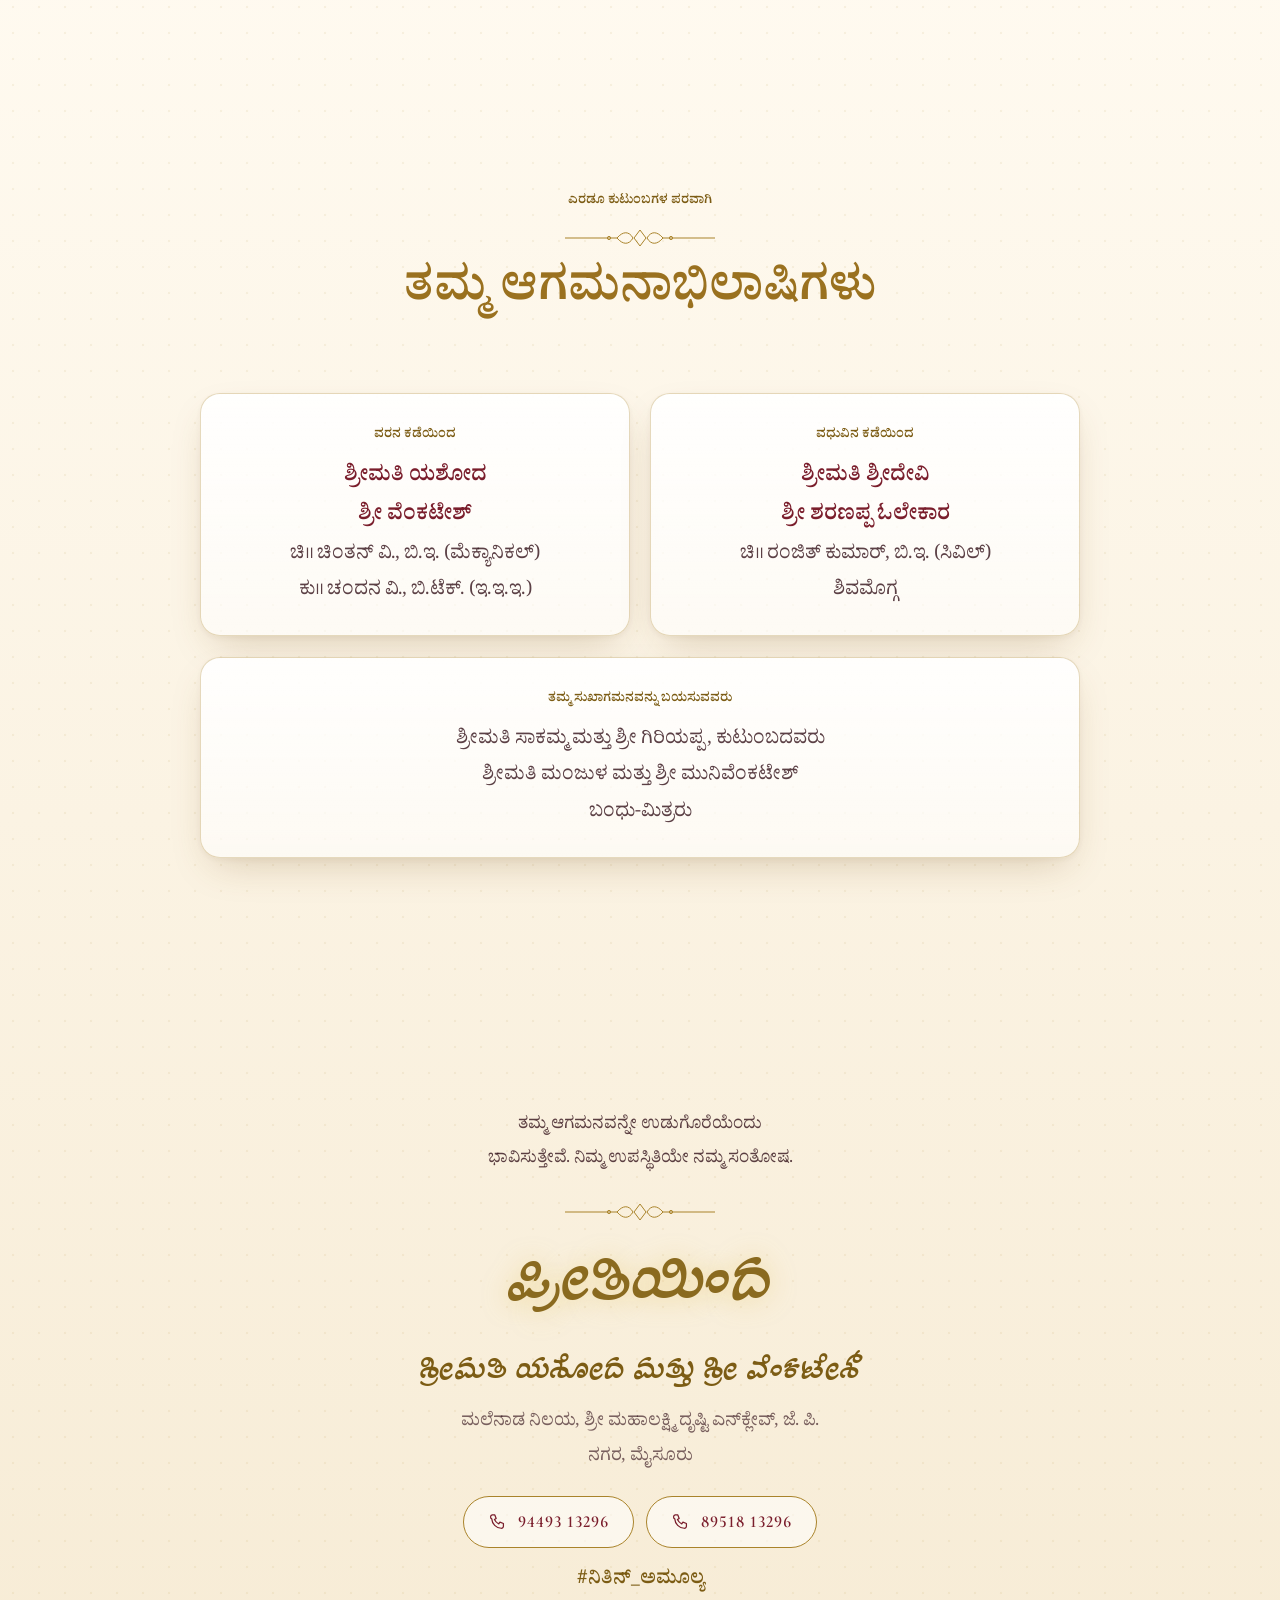
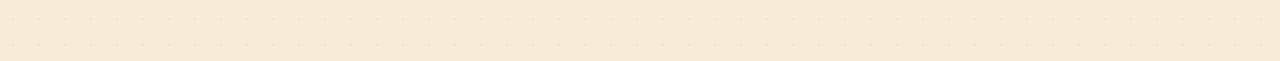
==== commit 973eac52: "Add a fifth photo to Moments Together - Add gallery-5.jpg (853x1280, metadata stripped) as the fifth" ====
--- a/index.html
+++ b/index.html
@@ -417,10 +417,11 @@
         <figure class="cf-item"><button type="button" class="g-open" data-i="1"><img src="gallery-2.jpg" width="1280" height="853" style="object-position:47% 50%" alt="Nitin and Amulya standing back to back in front of a vintage camera shop" decoding="async"></button></figure>
         <figure class="cf-item"><button type="button" class="g-open" data-i="2"><img src="gallery-3.jpg" width="853" height="1280" alt="Nitin and Amulya walking together outside a cafe" decoding="async"></button></figure>
         <figure class="cf-item"><button type="button" class="g-open" data-i="3"><img src="gallery-4.jpg" width="853" height="1280" alt="Nitin and Amulya walking hand in hand along a flower-lined street" decoding="async"></button></figure>
+        <figure class="cf-item"><button type="button" class="g-open" data-i="4"><img src="gallery-5.jpg" width="853" height="1280" style="object-position:50% 42%" alt="Nitin in a pale yellow kurta and Amulya in a white and gold saree, sitting together on a porch step" decoding="async"></button></figure>
         <div class="cf-floor" aria-hidden="true"></div>
       </div>
     </div>
-    <div class="cf-dots" id="cfDots" aria-hidden="true"><i></i><i></i><i></i><i></i></div>
+    <div class="cf-dots" id="cfDots" aria-hidden="true"><i></i><i></i><i></i><i></i><i></i></div>
     <div class="g-nav">
       <button type="button" class="g-btn" id="gPrev" data-i18n-aria="galPrev" aria-label="Previous photo"><svg class="ic"><use href="#i-left"/></svg></button>
       <span class="g-hint"><span data-i18n="galleryHint">Swipe or tap a photo</span></span>
@@ -530,7 +531,7 @@
   <button type="button" class="lb-btn lb-close" id="lbClose" data-i18n-aria="lbClose" aria-label="Close"><svg class="ic"><use href="#i-close"/></svg></button>
   <div class="lb-bar">
     <button type="button" class="lb-btn" id="lbPrev" data-i18n-aria="galPrev" aria-label="Previous photo"><svg class="ic"><use href="#i-left"/></svg></button>
-    <span class="lb-count" id="lbCount" aria-live="polite">1 / 4</span>
+    <span class="lb-count" id="lbCount" aria-live="polite">1 / 5</span>
     <button type="button" class="lb-btn" id="lbNext" data-i18n-aria="galNext" aria-label="Next photo"><svg class="ic"><use href="#i-right"/></svg></button>
   </div>
 </dialog>
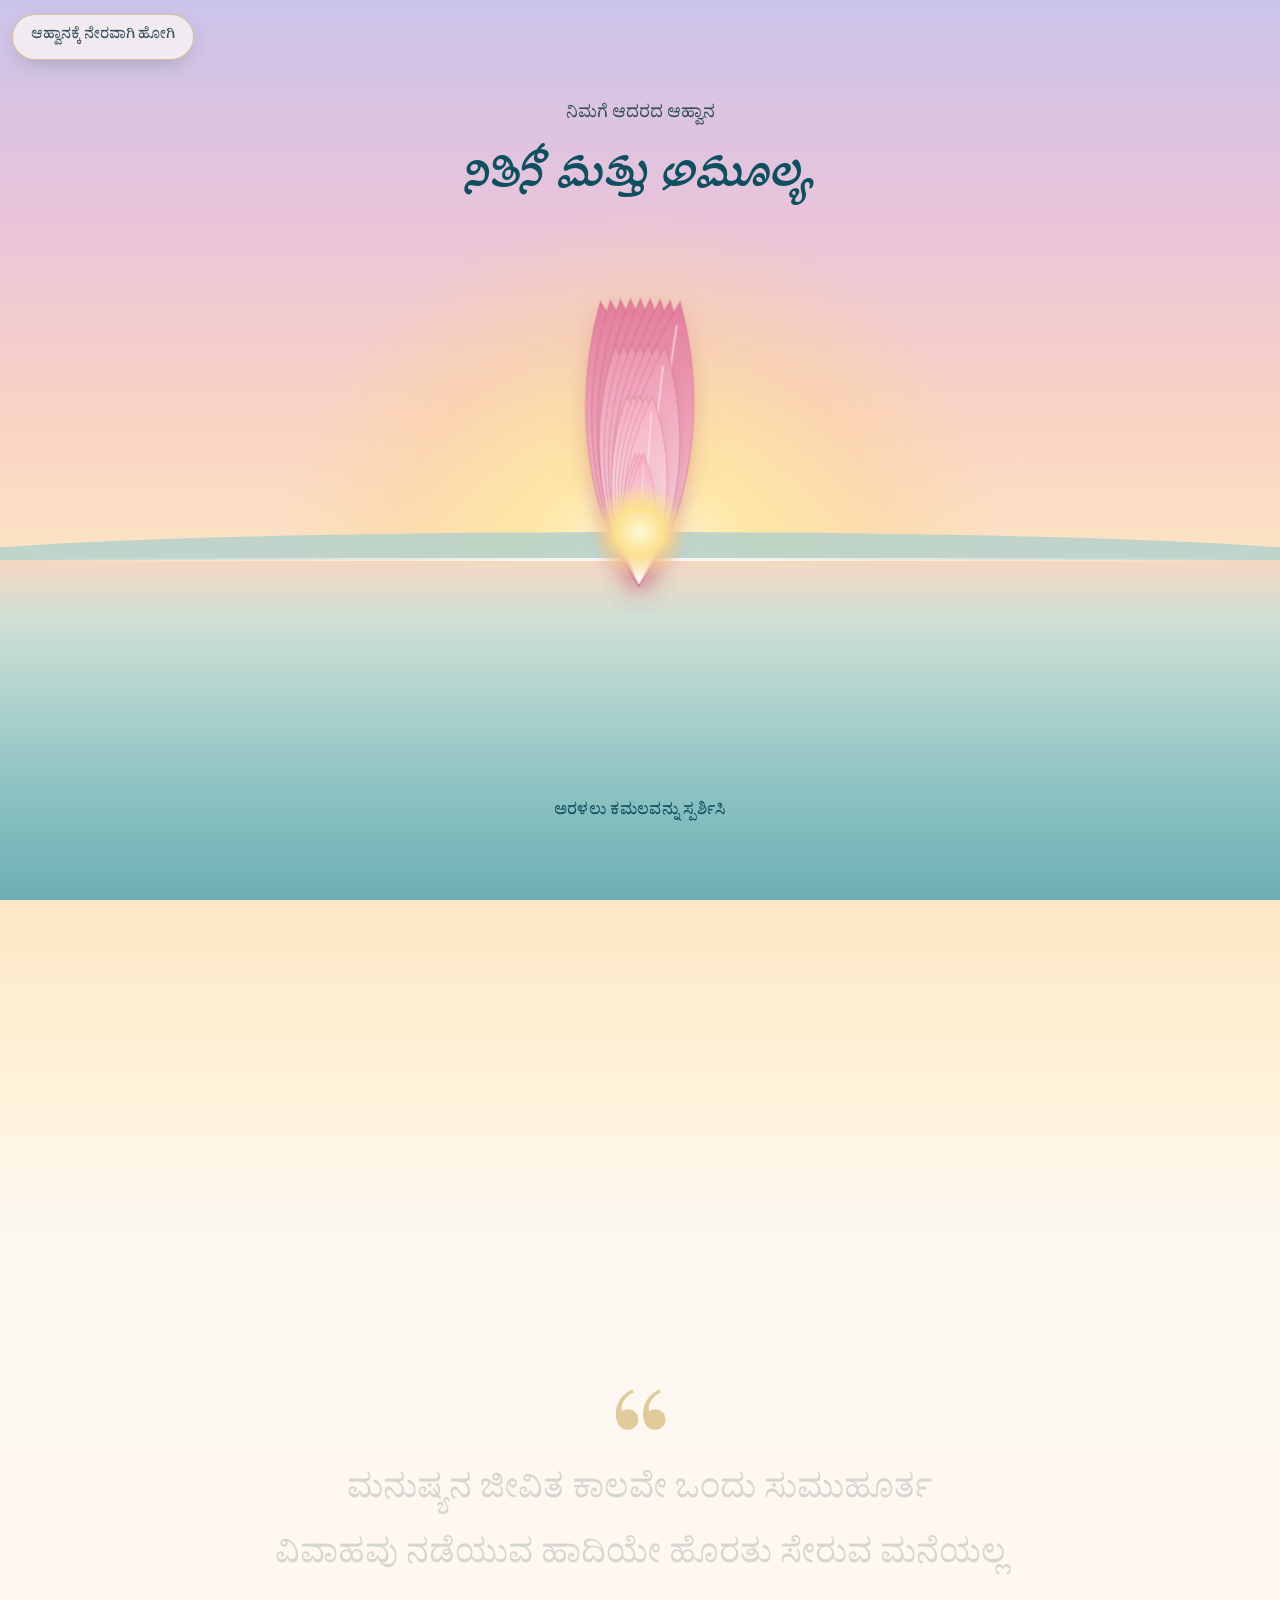
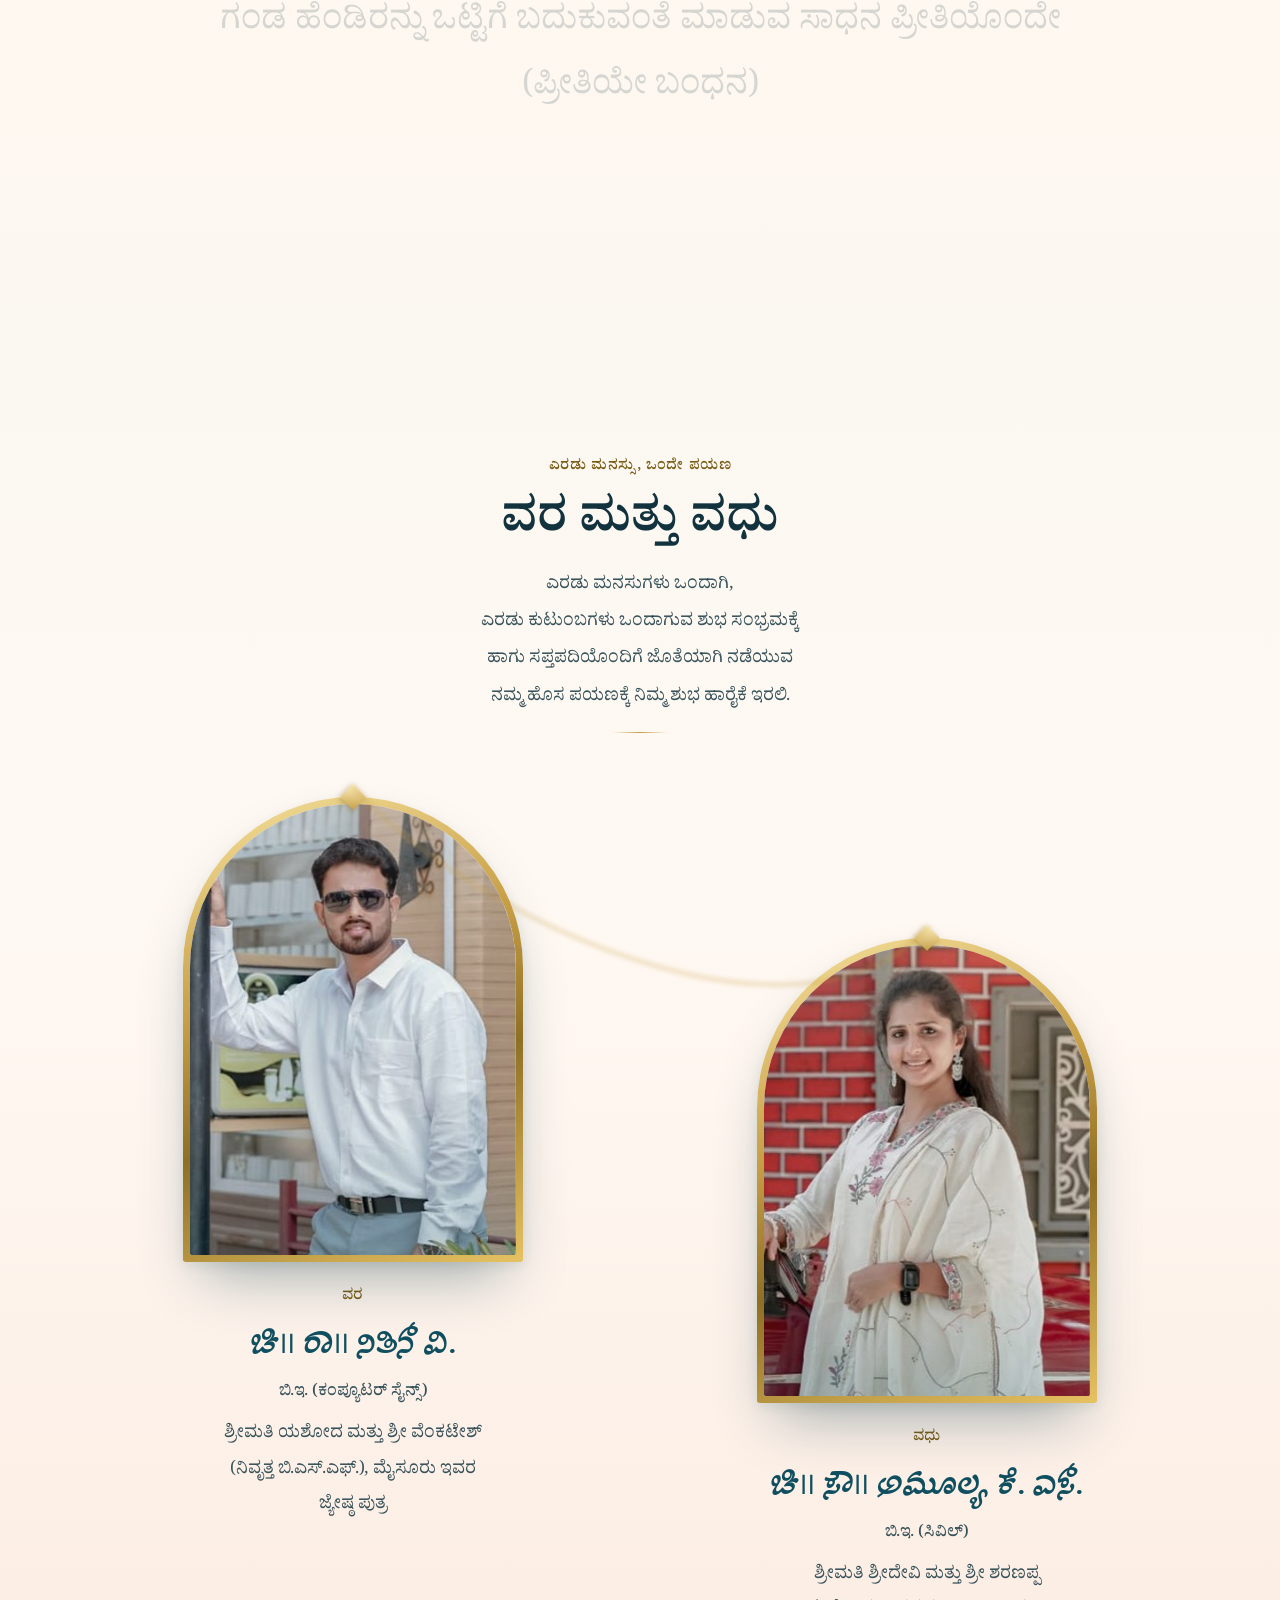
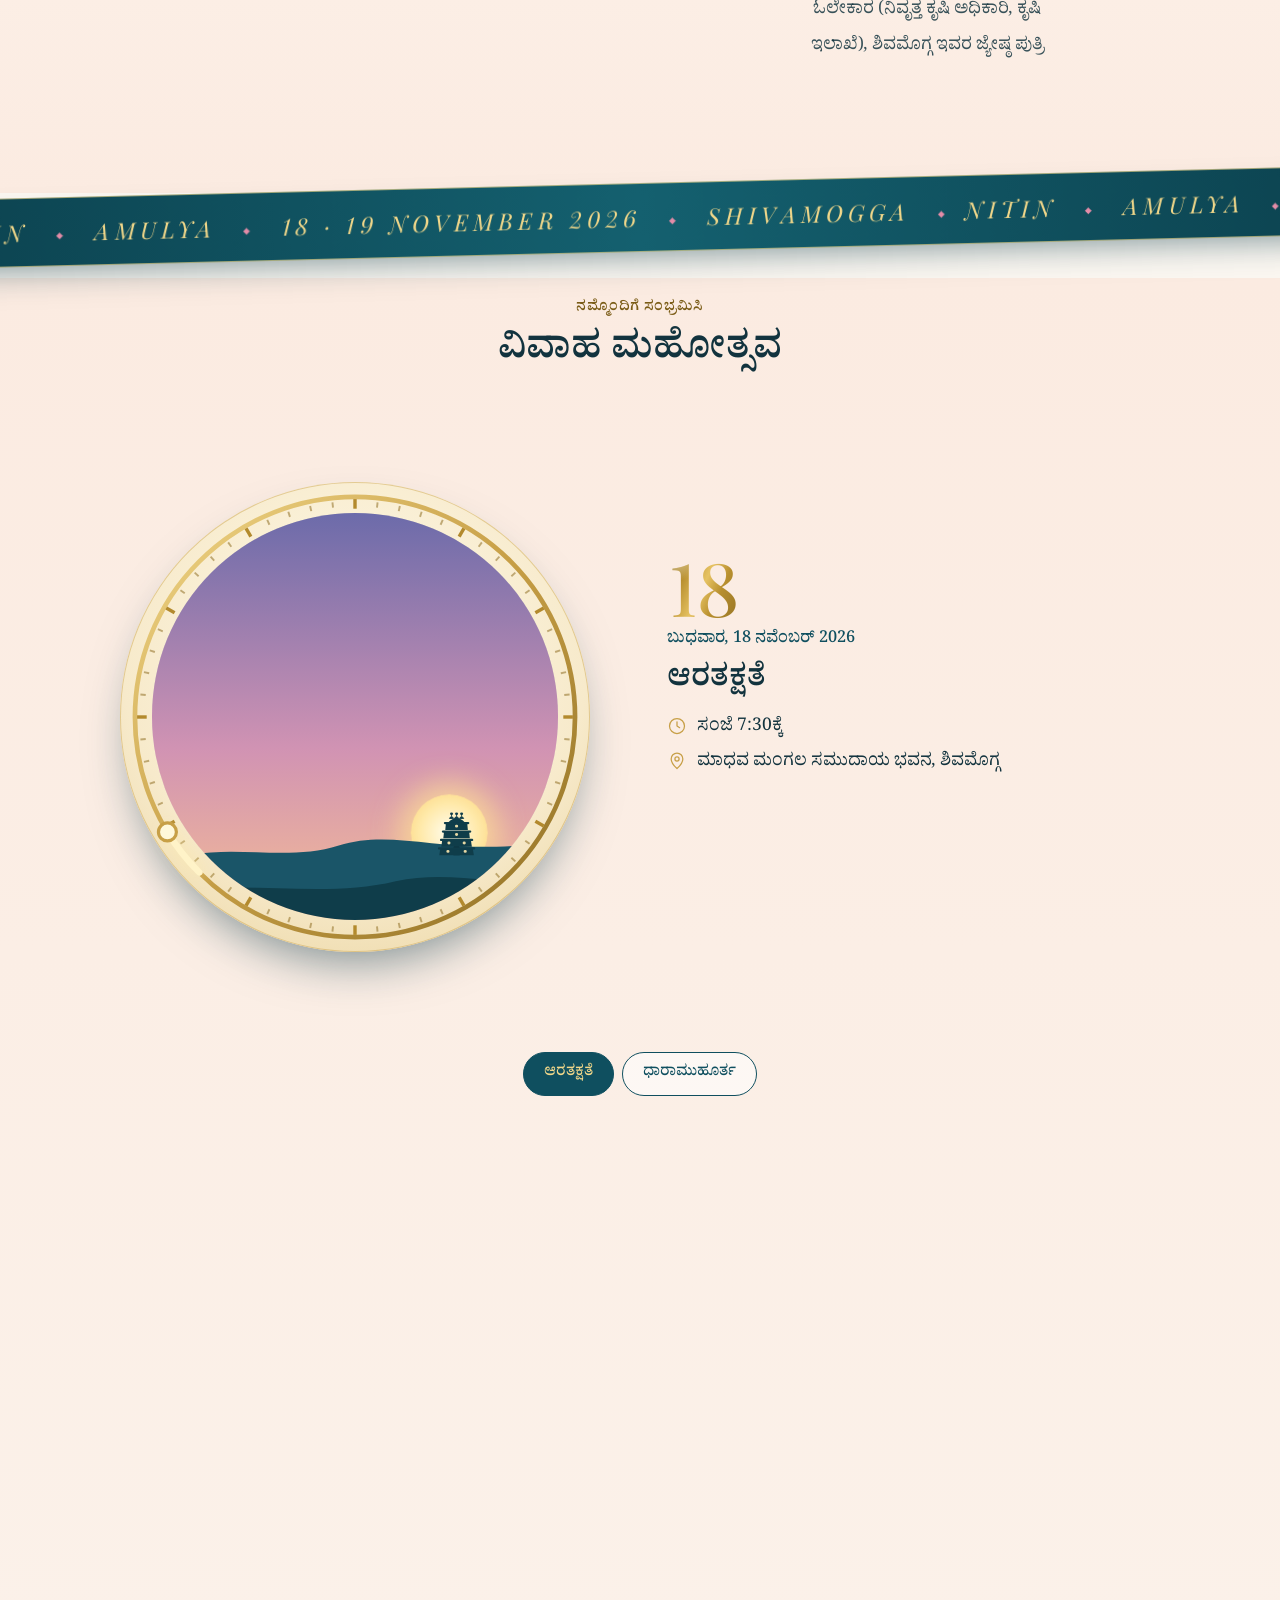
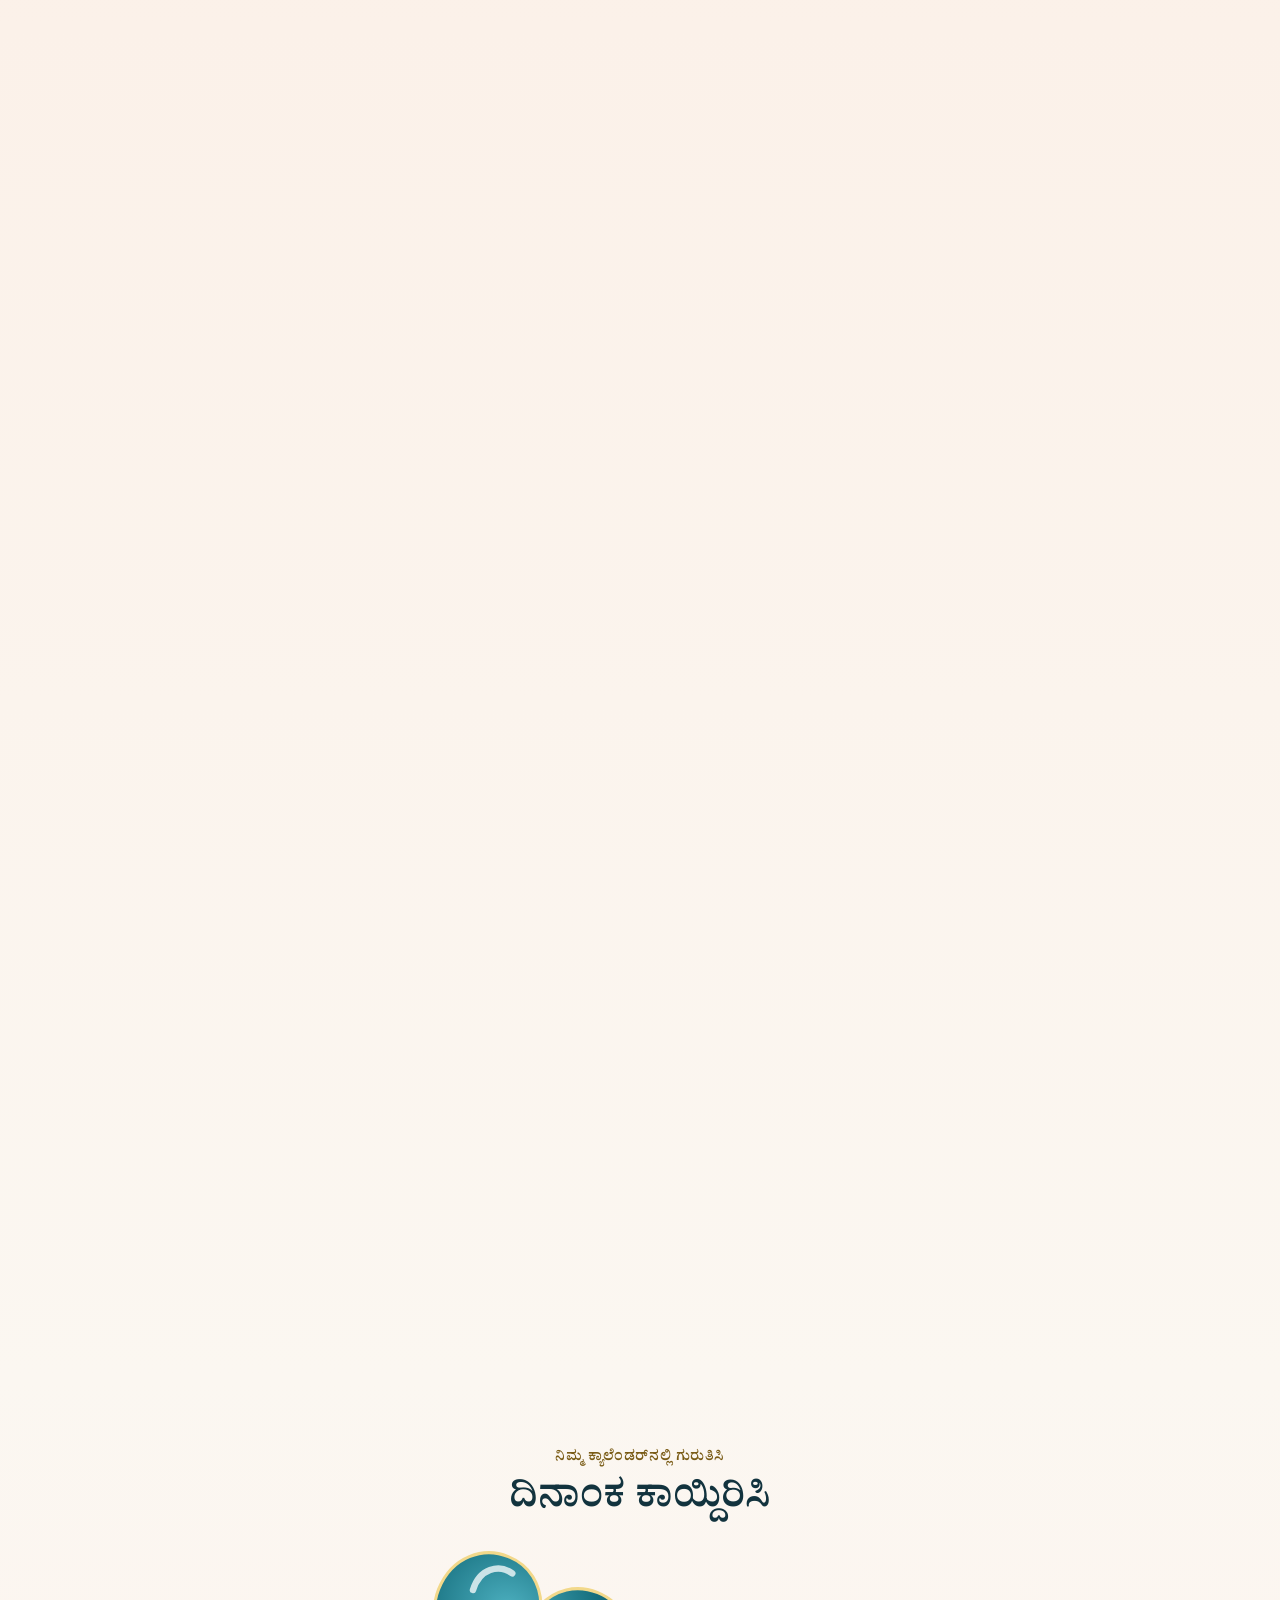
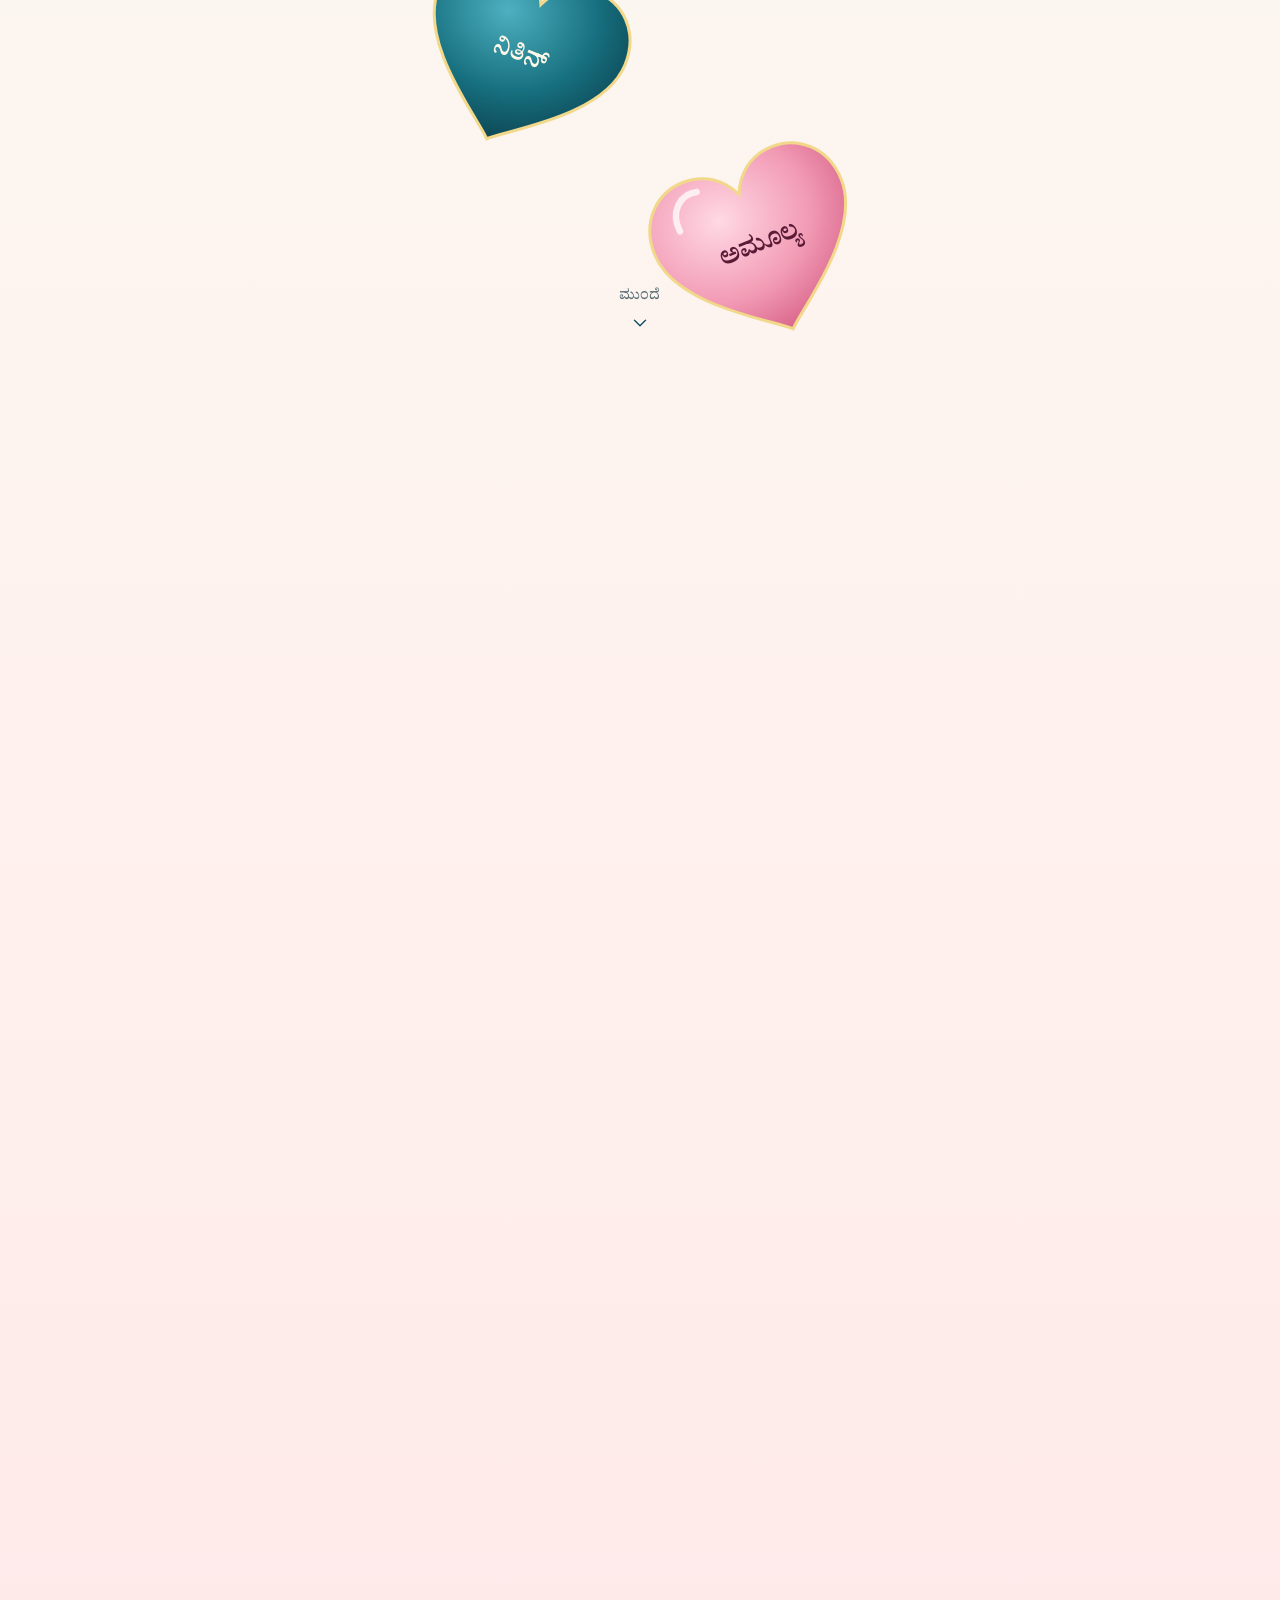
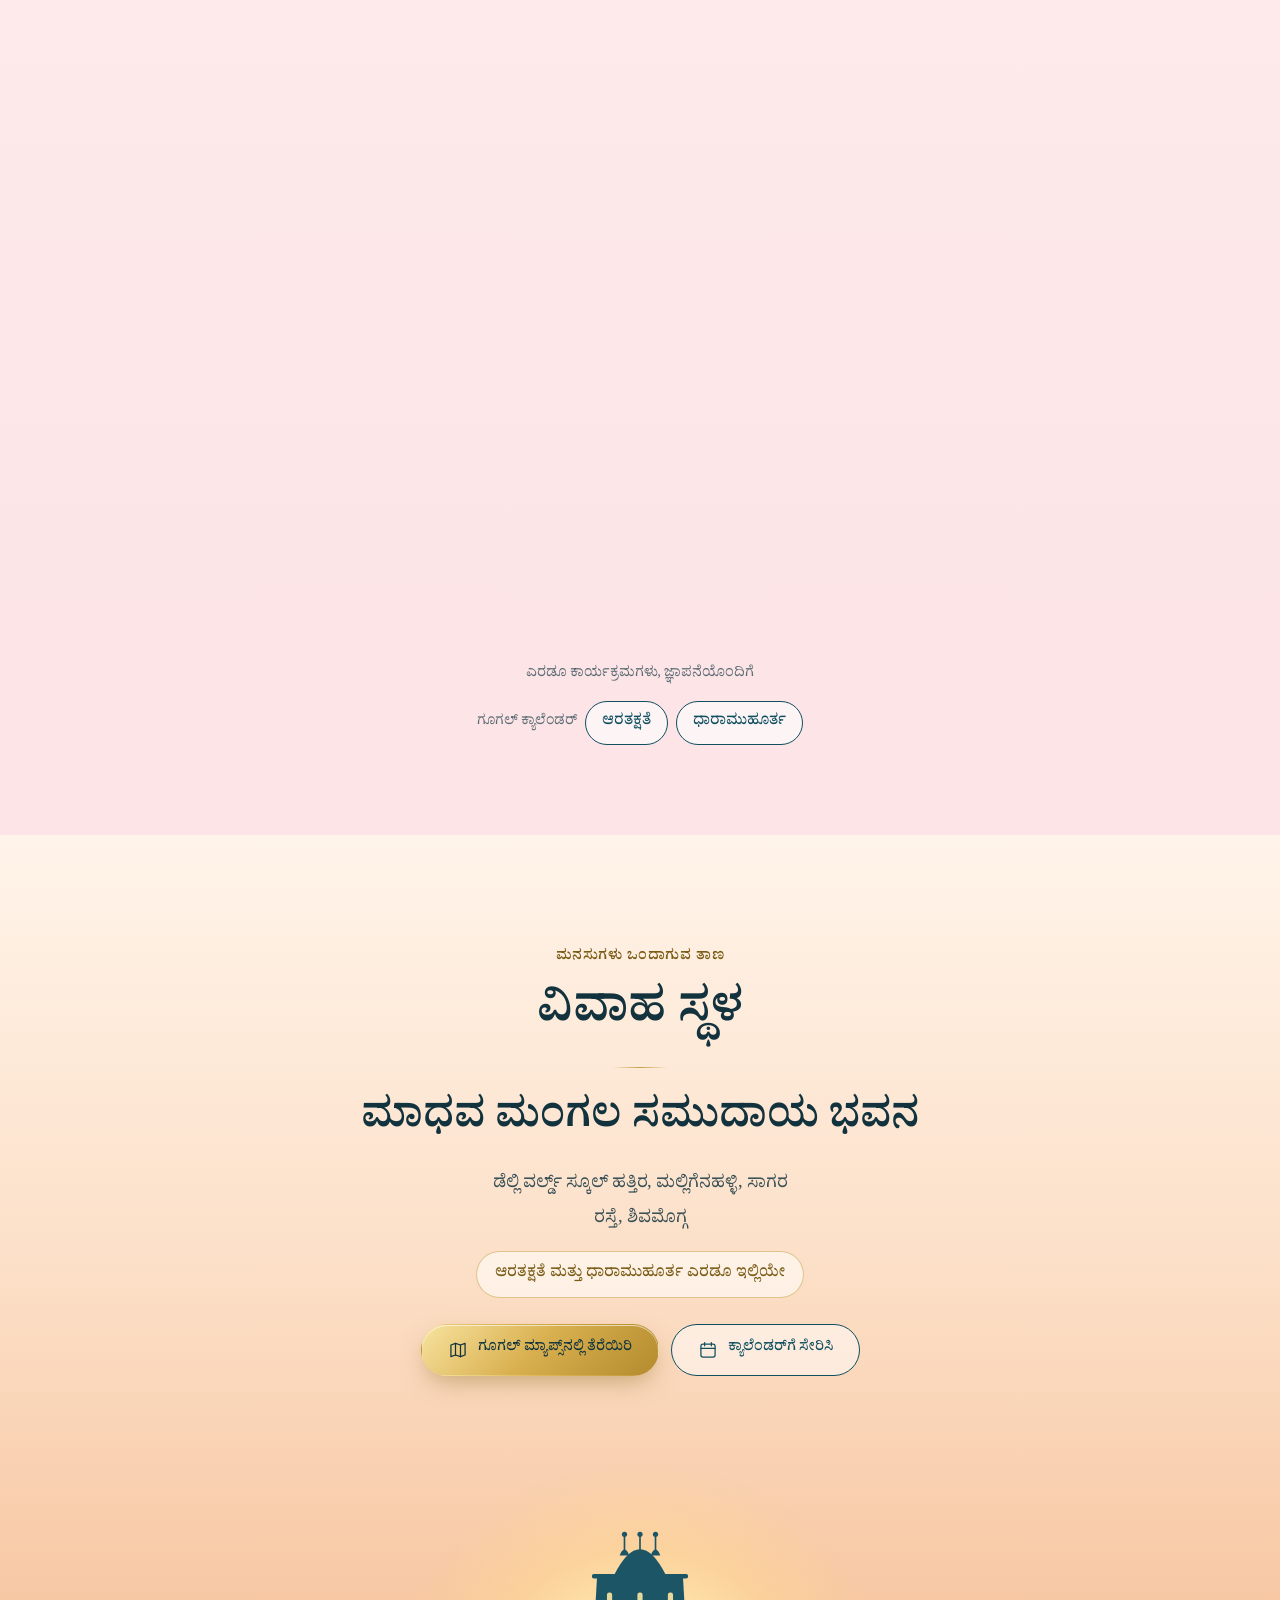
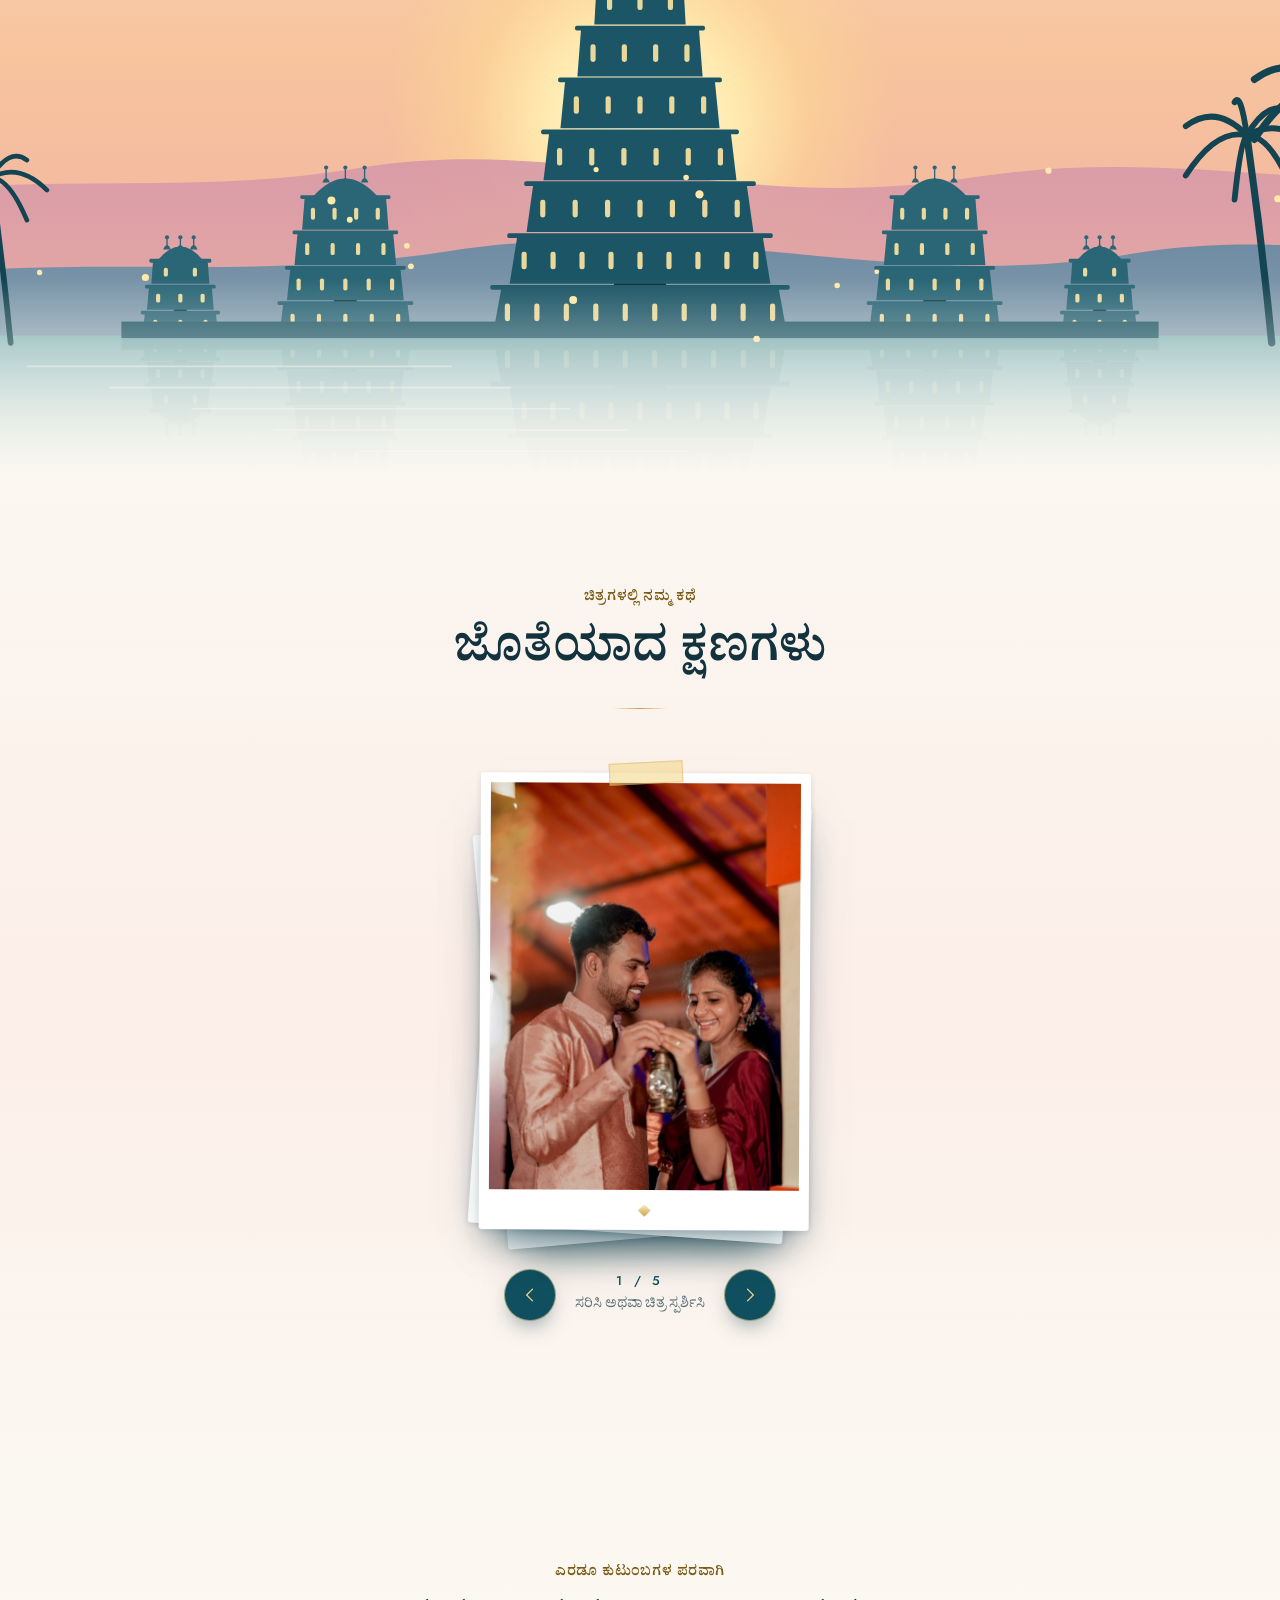
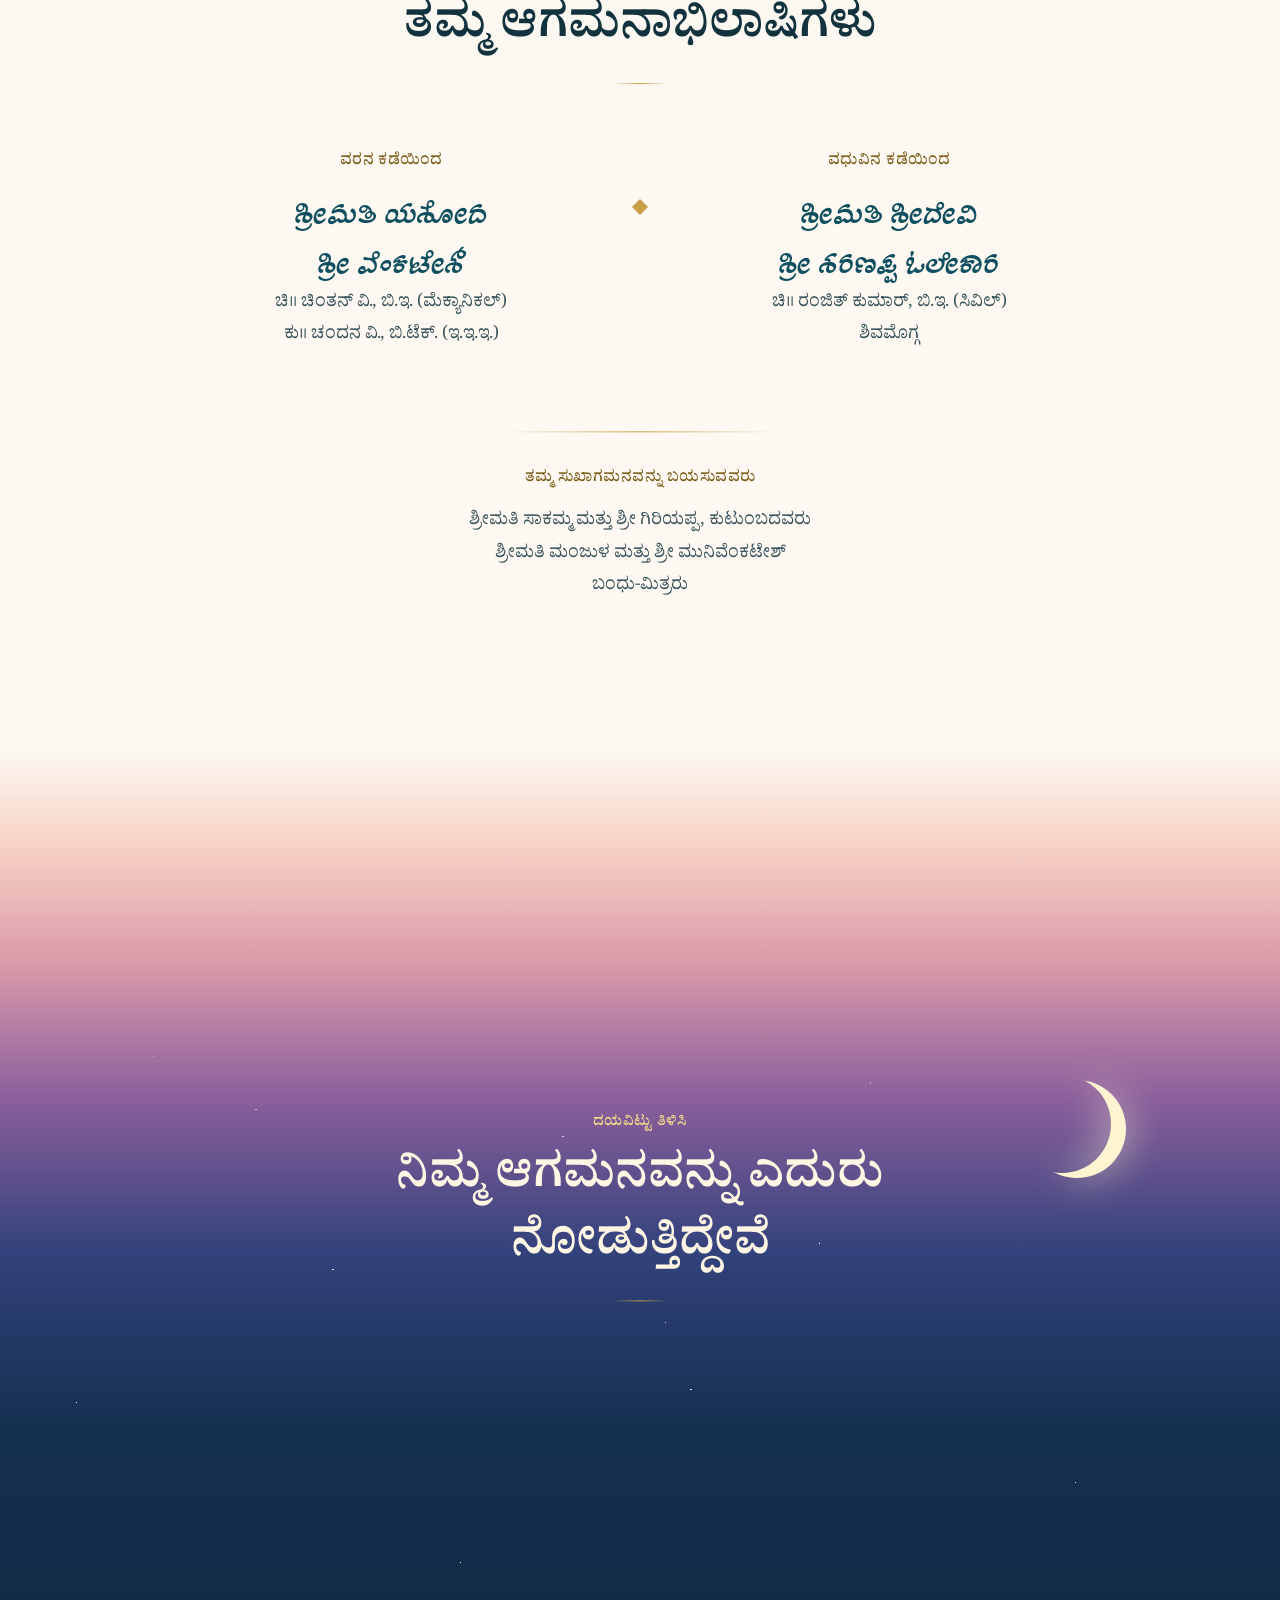
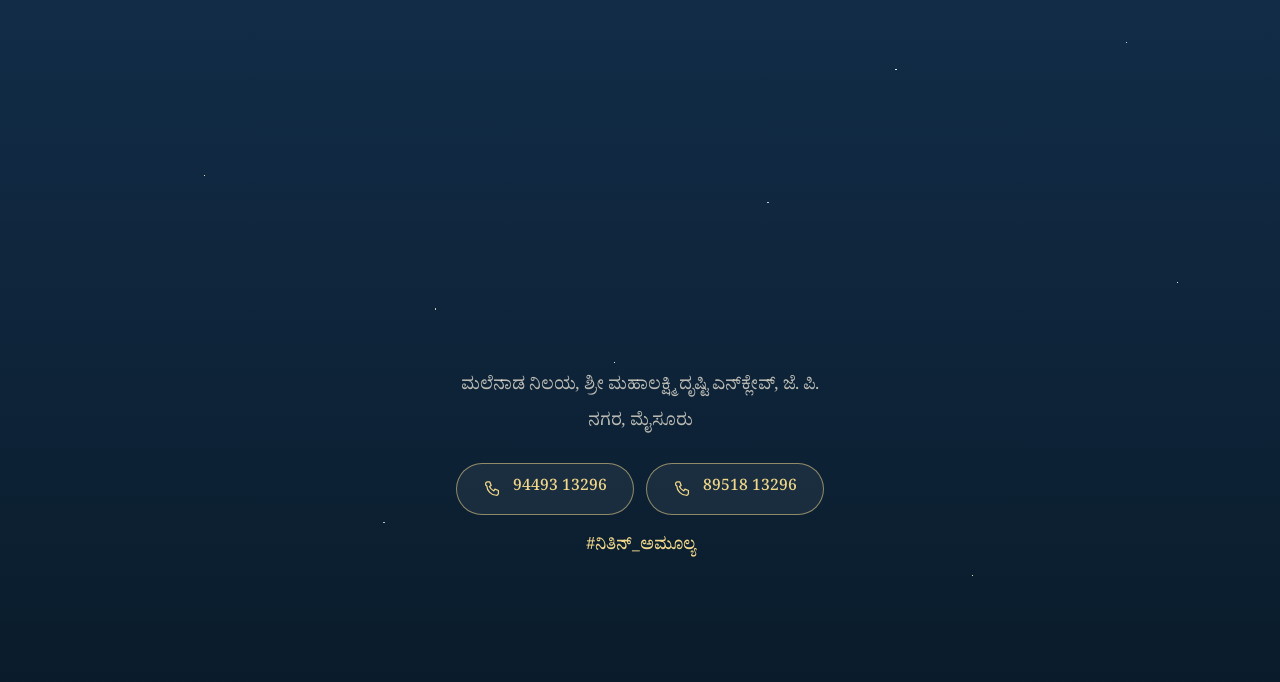
==== commit 0982a6ef: "Redesign the invitation from scratch: "Peacock Dawn" A new concept and design language instead of a " ====
--- a/index.html
+++ b/index.html
@@ -6,7 +6,7 @@
 <!-- PLACEHOLDER: couple names in title -->
 <title>Nitin V &amp; Amulya K S · Wedding Invitation</title>
 <meta name="description" content="Together with our families, we invite you to celebrate the wedding of Nitin V &amp; Amulya K S — Reception on 18 November and Dhaaraa Muhurtha on 19 November 2026 at Madhava Mangala Samudaya Bhavana, Shivamogga.">
-<meta name="theme-color" content="#FBF5E8">
+<meta name="theme-color" content="#F6D9D0">
 <meta name="color-scheme" content="light">
 
 <!-- ═══ WhatsApp / social link preview ═══
@@ -20,29 +20,31 @@
 <!-- og-cover.jpg (1200×630) must sit in the same folder as this HTML file; the URL below must stay absolute.
      WhatsApp caches previews per URL: bump the ?v= number whenever og-cover.jpg changes. -->
 <meta property="og:url" content="https://nitin-weds-amulya.vercel.app/">
-<meta property="og:image" content="https://nitin-weds-amulya.vercel.app/og-cover.jpg?v=2">
+<meta property="og:image" content="https://nitin-weds-amulya.vercel.app/og-cover.jpg?v=3">
 <meta property="og:image:type" content="image/jpeg">
 <meta property="og:image:width" content="1200">
 <meta property="og:image:height" content="630">
 <meta property="og:image:alt" content="Wedding invitation of Nitin V and Amulya K S">
 <meta name="twitter:card" content="summary_large_image">
 
-<link rel="icon" href="data:image/svg+xml,%3Csvg xmlns='http://www.w3.org/2000/svg' viewBox='0 0 64 64'%3E%3Ccircle cx='32' cy='32' r='30' fill='%237A1E2C'/%3E%3Ccircle cx='32' cy='32' r='24' fill='none' stroke='%23C9A84C' stroke-width='2' stroke-dasharray='3 3'/%3E%3Ctext x='32' y='41' font-size='24' text-anchor='middle' fill='%23E9D18A' font-family='Georgia,serif' font-style='italic'%3EN%26A%3C/text%3E%3C/svg%3E">
+<link rel="icon" href="data:image/svg+xml,%3Csvg xmlns='http://www.w3.org/2000/svg' viewBox='0 0 64 64'%3E%3Ccircle cx='32' cy='32' r='30' fill='%230F4F5F'/%3E%3Cpath d='M32 49C21 43 19 30 32 15c13 15 11 28 0 34z' fill='%23F2D88A'/%3E%3Cpath d='M32 49C19 47 11 38 13 27c8 2 15 11 19 22z' fill='%23E7A3A6'/%3E%3Cpath d='M32 49C45 47 53 38 51 27c-8 2-15 11-19 22z' fill='%23E7A3A6'/%3E%3C/svg%3E">
 
 <link rel="preconnect" href="https://fonts.googleapis.com">
 <link rel="preconnect" href="https://fonts.gstatic.com" crossorigin>
-<link href="https://fonts.googleapis.com/css2?family=Akaya+Kanadaka&family=Cormorant+Garamond:ital,wght@0,400;0,500;0,600;1,400;1,500&family=Allura&family=Noto+Serif+Kannada:wght@400;600&display=swap" rel="stylesheet">
+<link href="https://fonts.googleapis.com/css2?family=Akaya+Kanadaka&family=Allura&family=Cormorant+Garamond:ital,wght@0,400;0,500;0,600;1,400;1,500&family=Jost:wght@400;500;600&family=Noto+Serif+Kannada:wght@400;600&family=Playfair+Display:ital,wght@0,400;0,500;0,600;1,400;1,500&display=swap" rel="stylesheet">
 
 <link rel="stylesheet" href="css/base.css">
 <link rel="stylesheet" href="css/intro.css">
 <link rel="stylesheet" href="css/hero.css">
-<link rel="stylesheet" href="css/sections.css">
-<link rel="stylesheet" href="css/calendar.css">
+<link rel="stylesheet" href="css/story.css">
+<link rel="stylesheet" href="css/events.css">
+<link rel="stylesheet" href="css/hearts.css">
+<link rel="stylesheet" href="css/place.css">
+<link rel="stylesheet" href="css/finale.css">
 
 <noscript><style>
-  /* without JavaScript the gates can't be scrolled open, so show the venue directly */
-  .door,.gate-hint,.gate-glow{display:none}
-  .gates{height:auto}.gates-sticky{position:relative;height:auto;padding-bottom:40px}
+  /* without JavaScript there is no pinned sky portal: events simply show as two cards (see .portal:not(.on)) */
+  .env-overlay{display:none!important}
 </style></noscript>
 </head>
 
@@ -52,7 +54,7 @@
 catch (e) { document.body.classList.add('lang-kn'); }</script>
 <a class="sr-only" href="#home" data-i18n="skipLink">Skip to invitation</a>
 
-<!-- ═══ SVG SPRITE (icons + ornaments) ═══ -->
+<!-- ═══ SVG SPRITE (icons + ornaments + gradients) ═══ -->
 <svg width="0" height="0" style="position:absolute" aria-hidden="true">
   <defs>
     <symbol id="i-pin" viewBox="0 0 24 24"><path d="M12 21s-7-6.2-7-11.5a7 7 0 0 1 14 0C19 14.8 12 21 12 21z"/><circle cx="12" cy="9.5" r="2.5"/></symbol>
@@ -78,280 +80,254 @@
       <path d="M0 10h52M98 10h52"/><path d="M52 10c6-7 12-7 16 0-4 7-10 7-16 0z"/><path d="M98 10c-6-7-12-7-16 0 4 7 10 7 16 0z"/>
       <path class="f" d="M75 2l6 8-6 8-6-8z"/><circle class="f" cx="44" cy="10" r="1.6"/><circle class="f" cx="106" cy="10" r="1.6"/>
     </symbol>
-    <symbol id="i-medallion" viewBox="0 0 100 100"><circle cx="50" cy="50" r="46"/><circle cx="50" cy="50" r="41" stroke-dasharray="1.4 3.2"/><path d="M50 38C57 29 57 17 50 9C43 17 43 29 50 38z" transform="rotate(0 50 50)"/><path d="M50 38C57 29 57 17 50 9C43 17 43 29 50 38z" transform="rotate(45 50 50)"/><path d="M50 38C57 29 57 17 50 9C43 17 43 29 50 38z" transform="rotate(90 50 50)"/><path d="M50 38C57 29 57 17 50 9C43 17 43 29 50 38z" transform="rotate(135 50 50)"/><path d="M50 38C57 29 57 17 50 9C43 17 43 29 50 38z" transform="rotate(180 50 50)"/><path d="M50 38C57 29 57 17 50 9C43 17 43 29 50 38z" transform="rotate(225 50 50)"/><path d="M50 38C57 29 57 17 50 9C43 17 43 29 50 38z" transform="rotate(270 50 50)"/><path d="M50 38C57 29 57 17 50 9C43 17 43 29 50 38z" transform="rotate(315 50 50)"/><path d="M50 4l2.6 3.4L50 10.8l-2.6-3.4z" transform="rotate(22.5 50 50)"/><path d="M50 4l2.6 3.4L50 10.8l-2.6-3.4z" transform="rotate(67.5 50 50)"/><path d="M50 4l2.6 3.4L50 10.8l-2.6-3.4z" transform="rotate(112.5 50 50)"/><path d="M50 4l2.6 3.4L50 10.8l-2.6-3.4z" transform="rotate(157.5 50 50)"/><path d="M50 4l2.6 3.4L50 10.8l-2.6-3.4z" transform="rotate(202.5 50 50)"/><path d="M50 4l2.6 3.4L50 10.8l-2.6-3.4z" transform="rotate(247.5 50 50)"/><path d="M50 4l2.6 3.4L50 10.8l-2.6-3.4z" transform="rotate(292.5 50 50)"/><path d="M50 4l2.6 3.4L50 10.8l-2.6-3.4z" transform="rotate(337.5 50 50)"/><circle cx="50" cy="50" r="13"/><circle cx="50" cy="50" r="6"/></symbol>
-    <linearGradient id="gRing" x1="0" y1="0" x2="1" y2="1"><stop offset="0" stop-color="#F3DC92"/><stop offset=".5" stop-color="#A9832A" stop-opacity=".4"/><stop offset="1" stop-color="#E8C766"/></linearGradient>
-    <radialGradient id="gBead" cx=".35" cy=".3" r=".75"><stop offset="0" stop-color="#FFF7D6"/><stop offset=".5" stop-color="#E8C766"/><stop offset="1" stop-color="#8A6A1F"/></radialGradient>
+    <linearGradient id="gLotusOuter" x1="0" y1="0" x2="0" y2="1"><stop offset="0" stop-color="#E27D9C"/><stop offset=".55" stop-color="#F3B1C4"/><stop offset="1" stop-color="#FCEBEB"/></linearGradient>
+    <linearGradient id="gLotusMid" x1="0" y1="0" x2="0" y2="1"><stop offset="0" stop-color="#EC96B0"/><stop offset=".55" stop-color="#F8C8D5"/><stop offset="1" stop-color="#FFF4F0"/></linearGradient>
+    <linearGradient id="gLotusInner" x1="0" y1="0" x2="0" y2="1"><stop offset="0" stop-color="#F4ADC1"/><stop offset=".6" stop-color="#FBDAE2"/><stop offset="1" stop-color="#FFFBF6"/></linearGradient>
+    <linearGradient id="gCd" x1="0" y1="0" x2="1" y2="1"><stop offset="0" stop-color="#F2D88A"/><stop offset=".5" stop-color="#C79F46"/><stop offset="1" stop-color="#8F6F24"/></linearGradient>
   </defs>
 </svg>
 
-<!-- scroll progress -->
-<div class="progress" id="progress" aria-hidden="true"><span></span></div>
-
-<!-- fixed backdrop: drifting colour orbs + a huge faint mandala, so there is always depth behind the chapters -->
-<div class="world" aria-hidden="true">
-  <span class="orb o1" data-drift=".06"></span>
-  <span class="orb o2" data-drift="-.04"></span>
-  <span class="orb o3" data-drift=".09"></span>
-  <svg class="world-mandala" id="worldMandala" viewBox="0 0 600 600"></svg>
+<!-- ═══ INTRO — a lotus that blooms on a dawn pond ═══ -->
+<div class="env-overlay" id="envelope">
+  <div class="intro-sun" aria-hidden="true"></div>
+  <button type="button" class="env-skip" id="envSkip"><span data-i18n="skipLink">Skip to invitation</span></button>
+
+  <div class="intro-copy">
+    <p class="t1" data-i18n="envInvited">You are cordially invited</p>
+    <!-- PLACEHOLDER: couple names -->
+    <p class="t2 only-en">Nitin &amp; Amulya</p>
+    <p class="t2 only-kn kn" lang="kn">ನಿತಿನ್ ಮತ್ತು ಅಮೂಲ್ಯ</p>
+  </div>
+
+  <div class="pond" aria-hidden="true"><i class="ripple"></i><i class="ripple"></i><i class="ripple"></i></div>
+  <button type="button" class="lotus-btn" id="lotusBtn" data-i18n-aria="lotusTap" aria-label="Tap the lotus to bloom">
+    <span class="lotus" id="lotus" aria-hidden="true"></span>
+  </button>
+  <p class="env-hint"><span data-i18n="lotusTap">Tap the lotus to bloom</span></p>
+  <div class="flash" id="flash" aria-hidden="true"></div>
 </div>
 
-<!-- ═══ LANGUAGE TOGGLE ═══ -->
-<div class="lang" role="group" aria-label="Language / ಭಾಷೆ">
-  <button type="button" data-lang="en" aria-pressed="true">EN</button>
-  <button type="button" data-lang="kn" lang="kn" aria-pressed="false">ಕನ್ನಡ</button>
-</div>
-
-<!-- ═══ ENVELOPE INTRO ═══ -->
-<div class="env-overlay" id="envelope">
-  <div class="env-rays" aria-hidden="true"></div>
-  <button type="button" class="env-skip" id="envSkip"><span data-i18n="skipLink">Skip to invitation</span></button>
-  <p class="env-title">
-    <span class="t1" data-i18n="envInvited">You are cordially invited</span>
-    <!-- PLACEHOLDER: couple names -->
-    <span class="t2 shimmer only-en">Nitin &amp; Amulya</span>
-    <span class="t2 shimmer only-kn" lang="kn">ನಿತಿನ್ ಮತ್ತು ಅಮೂಲ್ಯ</span>
-  </p>
-  <div class="env-stage" id="envStage">
-    <div class="env-float" id="envFloat">
-      <div class="env-tilt" id="envTilt">
-        <button type="button" class="envelope" id="envBtn" aria-label="Open the invitation">
-          <span class="env-back"></span>
-          <span class="env-card">
-            <span class="card-in">
-              <span class="c-small only-en">Shubha Vivaha</span>
-              <span class="c-small kn only-kn" lang="kn">॥ ಶುಭ ವಿವಾಹ ॥</span>
-              <!-- PLACEHOLDER: couple names + date -->
-              <span class="c-names only-en">Nitin &amp; Amulya</span>
-              <span class="c-kn kn only-kn" lang="kn">ನಿತಿನ್ · ಅಮೂಲ್ಯ</span>
-              <span class="c-date">18 &amp; 19 · 11 · 2026</span>
-            </span>
-          </span>
-          <span class="env-front">
-            <svg viewBox="0 0 300 200" preserveAspectRatio="none" aria-hidden="true">
-              <defs><linearGradient id="gFront" x1="0" y1="0" x2="0" y2="1"><stop offset="0" stop-color="#F8E4DC"/><stop offset="1" stop-color="#EDC9BD"/></linearGradient></defs>
-              <path d="M0 0 L150 112 L300 0 V200 H0 Z" fill="url(#gFront)"/>
-              <path d="M0 200 L128 96 M300 200 L172 96" stroke="#A9832A" stroke-opacity=".5" stroke-width="1" vector-effect="non-scaling-stroke" fill="none"/>
-              <path d="M0 0 L150 112 L300 0" stroke="#A9832A" stroke-opacity=".75" stroke-width="1" vector-effect="non-scaling-stroke" fill="none"/>
-              <rect x="1" y="1" width="298" height="198" rx="4" fill="none" stroke="#A9832A" stroke-opacity=".7" vector-effect="non-scaling-stroke"/>
-            </svg>
-          </span>
-          <span class="env-flap">
-            <svg viewBox="0 0 300 124" preserveAspectRatio="none" aria-hidden="true">
-              <defs><linearGradient id="gFlap" x1="0" y1="0" x2="0" y2="1"><stop offset="0" stop-color="#FDF0EA"/><stop offset="1" stop-color="#F3D5CB"/></linearGradient></defs>
-              <path d="M0 0 H300 L150 124 Z" fill="url(#gFlap)"/>
-              <path d="M0 0 L150 124 L300 0" stroke="#A9832A" stroke-width="1.2" vector-effect="non-scaling-stroke" fill="none"/>
-              <path d="M22 0 L150 106 L278 0" stroke="#A9832A" stroke-opacity=".5" stroke-dasharray="3 4" vector-effect="non-scaling-stroke" fill="none"/>
-            </svg>
-          </span>
-          <span class="env-seal" aria-hidden="true">
-            <!-- PLACEHOLDER: wax seal initials -->
-            <span class="seal-half seal-l"><span>N&amp;A</span></span>
-            <span class="seal-half seal-r"><span>N&amp;A</span></span>
-            <svg class="seal-crack" viewBox="0 0 100 100"><path d="M50 4 L45 22 L55 36 L44 52 L56 66 L46 82 L52 96"/></svg>
-          </span>
-        </button>
-        <div class="env-shadow" aria-hidden="true"></div>
-      </div>
-    </div>
-  </div>
-  <p class="env-hint">
-    <span data-i18n="envTap">Tap the seal to open</span>
-  </p>
-</div>
-
 <canvas id="petals" aria-hidden="true"></canvas>
 
+<!-- ═══ DOCK — always-reachable controls ═══ -->
+<nav class="dock" id="dock" aria-label="Quick controls">
+  <div class="player" id="player">
+    <button type="button" class="d-btn p-btn" id="playBtn" aria-pressed="false" data-i18n-aria="musicPlay" aria-label="Play music">
+      <svg class="ic i-play"><use href="#i-play"/></svg><svg class="ic i-pause"><use href="#i-pause"/></svg>
+    </button>
+  </div>
+  <div class="lang" role="group" aria-label="Language / ಭಾಷೆ">
+    <button type="button" data-lang="en" aria-pressed="false">EN</button>
+    <button type="button" data-lang="kn" lang="kn" aria-pressed="true">ಕನ್ನಡ</button>
+  </div>
+  <a class="d-btn" href="#savedate" data-i18n-aria="saveBtn" aria-label="Save the Date"><svg class="ic"><use href="#i-cal"/></svg></a>
+  <a class="d-btn" href="#rsvp" data-i18n-aria="rsvpBtn" aria-label="RSVP on WhatsApp"><svg class="ic"><use href="#i-chat"/></svg></a>
+</nav>
+<button type="button" class="music-prompt" id="musicPrompt">
+  <svg class="ic"><use href="#i-music"/></svg><span data-i18n="musicPrompt">Tap to play music</span>
+</button>
+<div class="rail" id="rail" aria-hidden="true"><span></span></div>
+
 <main id="main">
 
-<!-- ═══ 1. HERO — depth stage ═══ -->
+<!-- ═══ 1. HERO — sunrise over the Malnad hills ═══ -->
 <section class="hero" id="home" aria-labelledby="heroNames">
-  <div class="hero-stage" id="heroStage">
-    <div class="h-layer h-sky" aria-hidden="true"></div>
-    <div class="h-layer h-rays" aria-hidden="true"></div>
-    <div class="h-layer h-mandala" aria-hidden="true"><svg class="mandala" id="mandala" viewBox="0 0 600 600"></svg></div>
-    <svg class="toran" id="toran" viewBox="0 0 1200 150" preserveAspectRatio="xMidYMin slice" aria-hidden="true"></svg>
-    <div class="h-layer h-dust" aria-hidden="true"></div>
-
-    <div class="hero-inner">
-      <p class="invocation h-anim">
-        <span class="only-en">॥ Sri Yadavalli Chowdammadevi Prasanna ॥<br>॥ Sri Venkateshwaraya Namah ॥</span>
-        <span class="kn only-kn" lang="kn">॥ ಶ್ರೀ ಯಡವಳ್ಳಿ ಚೌಡಮ್ಮದೇವಿ ಪ್ರಸನ್ನ ॥<br>॥ ಶ್ರೀ ವೆಂಕಟೇಶ್ವರಾಯ ನಮಃ ॥</span>
-      </p>
-      <p class="eyebrow blessing h-anim"><span data-i18n="heroPre">With the blessings of Late Smt. Gangamma &amp; Late Sri Muttaiah</span></p>
-
-      <h1 class="names" id="heroNames">
-        <span class="n-en front only-en"><span class="shimmer">Nitin</span><span class="amp">&amp;</span><span class="shimmer">Amulya</span></span>
-        <span class="n-kn front kn only-kn" lang="kn">ನಿತಿನ್ <svg viewBox="0 0 10 10" aria-hidden="true"><use href="#i-diamond"/></svg> ಅಮೂಲ್ಯ</span>
-      </h1>
-
-      <p class="hero-sub h-anim"><span data-i18n="heroPost">A warm invitation to you and your family</span></p>
-
-      <h2 class="save h-anim">
-        <span class="t-en shimmer">Save the Date</span>
-        <span class="t-kn kn" lang="kn">ದಿನಾಂಕ ಕಾಯ್ದಿರಿಸಿ</span>
-      </h2>
-
-      <div class="date-row h-anim">
+  <div class="sky" aria-hidden="true"></div>
+  <div class="h-sun" id="sun" aria-hidden="true"><div class="sun-in" id="sunIn"><span class="rays"></span><span class="disc"></span></div></div>
+  <div class="h-clouds" id="clouds" aria-hidden="true"><i></i><i></i><i></i><i></i></div>
+  <svg class="h-birds" id="birds" viewBox="0 0 300 120" aria-hidden="true"></svg>
+  <div class="h-hills" aria-hidden="true">
+    <svg class="hill far" id="hillFar" viewBox="0 0 1440 400" preserveAspectRatio="none"></svg>
+    <svg class="hill mid" id="hillMid" viewBox="0 0 1440 400" preserveAspectRatio="none"></svg>
+    <svg class="hill near" id="hillNear" viewBox="0 0 1440 400" preserveAspectRatio="none"></svg>
+  </div>
+
+  <div class="hero-inner" id="heroInner">
+    <p class="invocation h-in">
+      <span class="only-en">॥ Sri Yadavalli Chowdammadevi Prasanna ॥<br>॥ Sri Venkateshwaraya Namah ॥</span>
+      <span class="kn only-kn" lang="kn">॥ ಶ್ರೀ ಯಡವಳ್ಳಿ ಚೌಡಮ್ಮದೇವಿ ಪ್ರಸನ್ನ ॥<br>॥ ಶ್ರೀ ವೆಂಕಟೇಶ್ವರಾಯ ನಮಃ ॥</span>
+    </p>
+    <p class="blessing h-in"><span data-i18n="heroPre">With the blessings of Late Smt. Gangamma &amp; Late Sri Muttaiah</span></p>
+
+    <h1 class="names" id="heroNames">
+      <span class="n-en only-en">
+        <span class="nm"><span class="foil foil-ink">NITIN</span></span>
+        <span class="amp"><span class="foil foil-deep">&amp;</span></span>
+        <span class="nm"><span class="foil foil-ink">AMULYA</span></span>
+      </span>
+      <span class="n-kn kn only-kn" lang="kn">
+        <span class="nm"><span class="foil foil-ink">ನಿತಿನ್</span></span>
+        <svg class="dia" viewBox="0 0 10 10" aria-hidden="true"><use href="#i-diamond"/></svg>
+        <span class="nm"><span class="foil foil-ink">ಅಮೂಲ್ಯ</span></span>
+      </span>
+    </h1>
+
+    <p class="hero-sub h-in"><span data-i18n="heroPost">A warm invitation to you and your family</span></p>
+
+    <div class="date-block h-in">
+      <p class="eyebrow save"><span class="t-en">Save the Date</span><span class="t-kn kn" lang="kn">ದಿನಾಂಕ ಕಾಯ್ದಿರಿಸಿ</span></p>
+      <div class="date-row">
         <span class="side" data-i18n="heroDay">Nov</span>
-        <span class="day">18–19</span>
+        <span class="day foil foil-gold">18–19</span>
         <span class="side" data-i18n="heroMonth">2026</span>
       </div>
-      <p class="hero-venue h-anim"><svg class="ic"><use href="#i-pin"/></svg><span data-i18n="heroVenue">Madhava Mangala Samudaya Bhavana, Shivamogga</span></p>
-
-      <div class="h-anim" id="countdownWrap">
-        <div class="countdown" id="countdown" role="timer" aria-live="off">
-          <div class="cd-cell"><span class="cd-num" data-cd="d">00</span><span class="cd-lbl" data-i18n="cdDays">Days</span></div>
-          <div class="cd-cell"><span class="cd-num" data-cd="h">00</span><span class="cd-lbl" data-i18n="cdHours">Hours</span></div>
-          <div class="cd-cell"><span class="cd-num" data-cd="m">00</span><span class="cd-lbl" data-i18n="cdMins">Mins</span></div>
-          <div class="cd-cell"><span class="cd-num" data-cd="s">00</span><span class="cd-lbl" data-i18n="cdSecs">Secs</span></div>
-        </div>
-        <p class="cd-done" id="cdDone" hidden><span data-i18n="cdDone">Thank you for celebrating with us</span></p>
-      </div>
-
-      <a class="scroll-cue h-anim" href="#couple"><span data-i18n="scrollCue">Scroll</span><svg class="ic"><use href="#i-down"/></svg></a>
-    </div>
-  </div>
-</section>
-
-<!-- ═══ VERSE (Kuvempu) ═══ -->
-<section class="section verse-sec" aria-label="Verse">
-  <div class="verse-wrap" data-rv="up">
-    <figure class="verse">
-      <blockquote><p data-i18n="verseText">A whole human lifetime is one auspicious moment. Marriage is a path to walk together, not a house to arrive at. What keeps husband and wife living as one is love alone — love is the bond.</p></blockquote>
-      <figcaption><span data-i18n="verseBy">— Rashtrakavi Kuvempu</span></figcaption>
-    </figure>
-  </div>
-</section>
-
-<!-- ═══ 2. COUPLE ═══ -->
-<section class="section" id="couple" aria-labelledby="coupleTitle">
-  <header class="sec-head" data-rv="title">
+      <p class="hero-venue"><svg class="ic"><use href="#i-pin"/></svg><span data-i18n="heroVenue">Madhava Mangala Samudaya Bhavana, Shivamogga</span></p>
+    </div>
+
+    <div class="h-in" id="countdownWrap">
+      <div class="countdown" id="countdown" role="timer" aria-live="off">
+        <div class="cd" data-cd="d" data-max="30"><svg viewBox="0 0 80 80" aria-hidden="true"><circle class="trk" cx="40" cy="40" r="35"/><circle class="bar" cx="40" cy="40" r="35"/></svg><span class="cd-num">00</span><span class="cd-lbl" data-i18n="cdDays">Days</span></div>
+        <div class="cd" data-cd="h" data-max="24"><svg viewBox="0 0 80 80" aria-hidden="true"><circle class="trk" cx="40" cy="40" r="35"/><circle class="bar" cx="40" cy="40" r="35"/></svg><span class="cd-num">00</span><span class="cd-lbl" data-i18n="cdHours">Hours</span></div>
+        <div class="cd" data-cd="m" data-max="60"><svg viewBox="0 0 80 80" aria-hidden="true"><circle class="trk" cx="40" cy="40" r="35"/><circle class="bar" cx="40" cy="40" r="35"/></svg><span class="cd-num">00</span><span class="cd-lbl" data-i18n="cdMins">Mins</span></div>
+        <div class="cd" data-cd="s" data-max="60"><svg viewBox="0 0 80 80" aria-hidden="true"><circle class="trk" cx="40" cy="40" r="35"/><circle class="bar" cx="40" cy="40" r="35"/></svg><span class="cd-num">00</span><span class="cd-lbl" data-i18n="cdSecs">Secs</span></div>
+      </div>
+      <p class="cd-done" id="cdDone" hidden><span data-i18n="cdDone">Thank you for celebrating with us</span></p>
+    </div>
+
+    <a class="scroll-cue h-in" href="#verse"><span data-i18n="scrollCue">Scroll</span><svg class="ic"><use href="#i-down"/></svg></a>
+  </div>
+</section>
+
+<!-- ═══ 2. VERSE — words ink in as you scroll ═══ -->
+<section class="verse" id="verse" aria-label="Verse">
+  <div class="verse-in">
+    <span class="q" aria-hidden="true">&ldquo;</span>
+    <blockquote><p class="verse-text" id="verseText" data-i18n="verseText">A whole human lifetime is one auspicious moment. Marriage is a path to walk together, not a house to arrive at. What keeps husband and wife living as one is love alone — love is the bond.</p></blockquote>
+    <p class="verse-by" data-rv><span data-i18n="verseBy">— Rashtrakavi Kuvempu</span></p>
+  </div>
+</section>
+
+<!-- ═══ 3. COUPLE — two arches, one garland ═══ -->
+<section class="couple" id="couple" aria-labelledby="coupleTitle">
+  <header class="sec-head" data-rv>
     <p class="eyebrow"><span data-i18n="coupleEyebrow">Two souls, one journey</span></p>
-    <svg class="orn" aria-hidden="true"><use href="#orn"/></svg>
-    <h2 class="sec-title" id="coupleTitle"><span class="t-en shimmer">The Groom &amp; Bride</span><span class="t-kn kn" lang="kn">ವರ ಮತ್ತು ವಧು</span></h2>
+    <h2 class="sec-title" id="coupleTitle"><span class="t-en">The Groom &amp; Bride</span><span class="t-kn kn" lang="kn">ವರ ಮತ್ತು ವಧು</span></h2>
     <p class="poem"><span data-i18n="couplePoem">As two hearts become one and two families unite in joy, may your blessings be with us as we walk the seven steps of our new journey together.</span></p>
   </header>
 
-  <div class="couple-grid">
-    <div class="tilt-wrap" data-rv="up" style="--d:.05s">
-      <article class="person tilt" data-tilt>
-        <div class="frame">
+  <div class="pair" id="pair">
+    <svg class="garland" id="garland" aria-hidden="true"></svg>
+
+    <article class="who who-g">
+      <div class="arch" data-rv>
+        <div class="arch-in">
           <!-- groom.jpg: square 600×600 crop, must sit in the same folder as this HTML file -->
           <img src="groom.jpg" width="600" height="600" alt="Portrait of Nitin, the groom" data-i18n-alt="groomAlt" loading="lazy" decoding="async">
         </div>
+      </div>
+      <div class="who-txt" data-rv>
         <p class="role"><span data-i18n="groomRole">The Groom</span></p>
-        <h3 class="p-name"><span class="script shimmer only-en">Nitin V</span><span class="kn only-kn" lang="kn">ಚಿ॥ ರಾ॥ ನಿತಿನ್ ವಿ.</span></h3>
+        <h3 class="p-name"><span class="en only-en">Nitin V</span><span class="kn only-kn" lang="kn">ಚಿ॥ ರಾ॥ ನಿತಿನ್ ವಿ.</span></h3>
         <p class="bio"><span data-i18n="groomBio">B.E. Computer Science</span></p>
         <p class="parents"><span data-i18n="groomParents">Eldest son of Smt. Yashoda &amp; Sri Venkatesh (Ex-BSF), Mysuru</span></p>
-      </article>
-    </div>
-
-    <div class="couple-amp" data-rv="pop" style="--d:.15s" aria-hidden="true"><span class="only-en">&amp;</span><svg class="only-kn" viewBox="0 0 10 10"><use href="#i-diamond"/></svg></div>
-
-    <div class="tilt-wrap" data-rv="up" style="--d:.2s">
-      <article class="person tilt" data-tilt>
-        <div class="frame">
+      </div>
+    </article>
+
+    <article class="who who-b">
+      <div class="arch" data-rv>
+        <div class="arch-in">
           <!-- bride.jpg: square 600×600 crop, must sit in the same folder as this HTML file -->
           <img src="bride.jpg" width="600" height="600" alt="Portrait of Amulya, the bride" data-i18n-alt="brideAlt" loading="lazy" decoding="async">
         </div>
+      </div>
+      <div class="who-txt" data-rv>
         <p class="role"><span data-i18n="brideRole">The Bride</span></p>
-        <h3 class="p-name"><span class="script shimmer only-en">Amulya K S</span><span class="kn only-kn" lang="kn">ಚಿ॥ ಸೌ॥ ಅಮೂಲ್ಯ ಕೆ. ಎಸ್.</span></h3>
+        <h3 class="p-name"><span class="en only-en">Amulya K S</span><span class="kn only-kn" lang="kn">ಚಿ॥ ಸೌ॥ ಅಮೂಲ್ಯ ಕೆ. ಎಸ್.</span></h3>
         <p class="bio"><span data-i18n="brideBio">B.E. Civil Engineering</span></p>
         <p class="parents"><span data-i18n="brideParents">Eldest daughter of Smt. Sridevi &amp; Sri Sharanappa Olekara (Retd. Agriculture Officer, Dept. of Agriculture), Shivamogga</span></p>
-      </article>
-    </div>
-  </div>
-</section>
-
-<!-- ═══ 3. EVENTS TIMELINE ═══ -->
-<section class="section" id="events" aria-labelledby="eventsTitle">
-  <header class="sec-head" data-rv="title">
-    <p class="eyebrow"><span data-i18n="eventsEyebrow">Join us for</span></p>
-    <svg class="orn" aria-hidden="true"><use href="#orn"/></svg>
-    <h2 class="sec-title" id="eventsTitle"><span class="t-en shimmer">Wedding Celebrations</span><span class="t-kn kn" lang="kn">ವಿವಾಹ ಮಹೋತ್ಸವ</span></h2>
-  </header>
-
-  <div class="tl-wrap" id="timeline">
-    <div class="tl-line" aria-hidden="true"><span class="tl-fill" id="tlFill"></span></div>
-    <ol class="timeline">
-      <li class="tl-item" data-rv="side">
-        <div class="tl-dot" aria-hidden="true"><svg class="ic"><use href="#i-sparkle"/></svg></div>
-        <article class="tl-card">
-          <h3 class="ev-title"><span class="t-en shimmer">Reception</span><span class="t-kn kn" lang="kn">ಆರತಕ್ಷತೆ</span></h3>
+      </div>
+    </article>
+  </div>
+</section>
+
+<!-- names + date ribbon -->
+<div class="ribbon" aria-hidden="true">
+  <div class="rb-track">
+    <span>NITIN <i>◆</i> AMULYA <i>◆</i> 18 · 19 NOVEMBER 2026 <i>◆</i> SHIVAMOGGA <i>◆</i></span>
+    <span>NITIN <i>◆</i> AMULYA <i>◆</i> 18 · 19 NOVEMBER 2026 <i>◆</i> SHIVAMOGGA <i>◆</i></span>
+    <span>NITIN <i>◆</i> AMULYA <i>◆</i> 18 · 19 NOVEMBER 2026 <i>◆</i> SHIVAMOGGA <i>◆</i></span>
+    <span>NITIN <i>◆</i> AMULYA <i>◆</i> 18 · 19 NOVEMBER 2026 <i>◆</i> SHIVAMOGGA <i>◆</i></span>
+  </div>
+</div>
+
+<!-- ═══ 4. EVENTS — the sky portal: Reception at dusk → night → Muhurtha at dawn ═══ -->
+<section class="portal" id="events" aria-labelledby="eventsTitle">
+  <div class="portal-stick">
+    <header class="sec-head">
+      <p class="eyebrow"><span data-i18n="eventsEyebrow">Join us for</span></p>
+      <h2 class="sec-title" id="eventsTitle"><span class="t-en">Wedding Celebrations</span><span class="t-kn kn" lang="kn">ವಿವಾಹ ಮಹೋತ್ಸವ</span></h2>
+    </header>
+
+    <div class="portal-stage">
+      <div class="orb-wrap" aria-hidden="true">
+        <svg class="orb-ring" id="orbRing" viewBox="0 0 220 220"></svg>
+        <div class="orb" id="orb">
+          <div class="orb-sky" id="orbSky">
+            <span class="o-stars"></span><span class="o-stars b"></span>
+            <span class="o-moon" id="oMoon"></span>
+            <span class="o-sun" id="oSun"></span>
+            <svg class="o-hills" id="oHills" viewBox="0 0 200 90" preserveAspectRatio="none"></svg>
+          </div>
+        </div>
+      </div>
+
+      <div class="evs" id="evs">
+        <article class="ev ev-0">
+          <p class="ev-day"><b class="n foil foil-gold">18</b><span class="ev-date" data-i18n="rcDate">Wednesday, 18 November 2026</span></p>
+          <h3 class="ev-title"><span class="t-en">Reception</span><span class="t-kn kn" lang="kn">ಆರತಕ್ಷತೆ</span></h3>
           <ul class="meta">
-            <li><svg class="ic"><use href="#i-cal"/></svg><span data-i18n="rcDate">Wednesday, 18 November 2026</span></li>
             <li><svg class="ic"><use href="#i-clock"/></svg><span data-i18n="rcTime">7:30 PM</span></li>
             <li><svg class="ic"><use href="#i-pin"/></svg><span data-i18n="evVenue">Madhava Mangala Samudaya Bhavana, Shivamogga</span></li>
           </ul>
         </article>
-      </li>
-      <li class="tl-item" data-rv="side">
-        <div class="tl-dot" aria-hidden="true"><svg class="ic"><use href="#i-rings"/></svg></div>
-        <article class="tl-card">
-          <h3 class="ev-title"><span class="t-en shimmer">Dhaaraa Muhurtha</span><span class="t-kn kn" lang="kn">ಧಾರಾಮುಹೂರ್ತ</span></h3>
+        <article class="ev ev-1">
+          <p class="ev-day"><b class="n foil foil-gold">19</b><span class="ev-date" data-i18n="muDate">Thursday, 19 November 2026</span></p>
+          <h3 class="ev-title"><span class="t-en">Dhaaraa Muhurtha</span><span class="t-kn kn" lang="kn">ಧಾರಾಮುಹೂರ್ತ</span></h3>
           <ul class="meta">
-            <li><svg class="ic"><use href="#i-cal"/></svg><span data-i18n="muDate">Thursday, 19 November 2026</span></li>
             <li><svg class="ic"><use href="#i-clock"/></svg><span data-i18n="muTime">9:30 AM – 10:30 AM</span></li>
             <li><svg class="ic"><use href="#i-sparkle"/></svg><span data-i18n="muLagna">Dhanur Lagna</span></li>
             <li><svg class="ic"><use href="#i-pin"/></svg><span data-i18n="evVenue">Madhava Mangala Samudaya Bhavana, Shivamogga</span></li>
           </ul>
           <p class="dress"><span data-i18n="muNote">Parabhava Samvatsara · Dakshinayana · Sharad Ritu · Kartika Masa · Shukla Paksha Dashami</span></p>
         </article>
-      </li>
-    </ol>
-  </div>
-</section>
-
-<!-- ═══ 3b. SAVE THE DATE — tear-off wall calendar ═══ -->
-<section class="section cal-sec" id="savedate" aria-labelledby="savedateTitle">
-  <header class="sec-head" data-rv="title">
-    <p class="eyebrow"><span data-i18n="calEyebrow">Mark your calendar</span></p>
-    <svg class="orn" aria-hidden="true"><use href="#orn"/></svg>
-    <h2 class="sec-title" id="savedateTitle"><span class="t-en shimmer">Save the Date</span><span class="t-kn kn" lang="kn">ದಿನಾಂಕ ಕಾಯ್ದಿರಿಸಿ</span></h2>
-  </header>
-
-  <div class="cal-wrap tilt-wrap" data-rv="up">
-    <div class="cal tilt" id="calCard" data-tilt="7" role="img" data-i18n-aria="calAria" aria-label="Calendar for November 2026 with 18 and 19 November marked">
-      <svg class="cal-cord" viewBox="0 0 100 60" preserveAspectRatio="none" aria-hidden="true"><line x1="50" y1="6" x2="12" y2="60" vector-effect="non-scaling-stroke"/><line x1="50" y1="6" x2="88" y2="60" vector-effect="non-scaling-stroke"/></svg>
-      <span class="cal-nail" aria-hidden="true"></span>
-      <div class="cal-rings" aria-hidden="true"><i></i><i></i><i></i><i></i><i></i></div>
-
-      <!-- the page that stays: November -->
-      <div class="cal-page" aria-hidden="true">
-        <div class="cal-photo"><img src="gallery-1.jpg" width="853" height="1280" alt="" loading="lazy" decoding="async"></div>
-        <div class="cal-body">
-          <div class="cal-title"><span data-i18n="calNov">November</span><b id="calYear">2026</b></div>
-          <div class="cal-gridwrap" id="calGridWrap">
-            <div class="cal-grid" id="calGrid"></div>
-            <svg class="cal-mark" id="calMark"></svg>
-          </div>
-          <ul class="cal-legend">
-            <li><b class="n">18</b><span class="nm"><span class="t-en">Reception</span><span class="t-kn kn" lang="kn">ಆರತಕ್ಷತೆ</span></span><em data-i18n="rcTime">7:30 PM</em></li>
-            <li><b class="n">19</b><span class="nm"><span class="t-en">Dhaaraa Muhurtha</span><span class="t-kn kn" lang="kn">ಧಾರಾಮುಹೂರ್ತ</span></span><em data-i18n="muTime">9:30 AM – 10:30 AM</em></li>
-          </ul>
-        </div>
-      </div>
-
-      <!-- the sheet that tears off: October -->
-      <div class="cal-sheet" id="calSheet" aria-hidden="true">
-        <div class="cal-face cal-front">
-          <div class="cal-photo"><img src="gallery-3.jpg" width="853" height="1280" alt="" loading="lazy" decoding="async"></div>
-          <div class="cal-body">
-            <div class="cal-title"><span data-i18n="calOct">October</span><b>2026</b></div>
-            <div class="cal-gridwrap"><div class="cal-grid" id="calGridPrev"></div></div>
-          </div>
-          <div class="cal-notes"></div>
-        </div>
-        <div class="cal-face cal-back"></div>
-      </div>
-    </div>
-  </div>
-
-  <div class="cal-actions" data-rv="up">
-    <p class="cal-count" id="calCount" hidden></p>
-    <a class="btn btn-gold" id="icsBtn" href="nitin-amulya-save-the-date.ics" download="Nitin-Amulya-Wedding.ics">
-      <svg class="ic"><use href="#i-cal"/></svg><span data-i18n="saveBtn">Save the Date</span>
-    </a>
+      </div>
+    </div>
+
+    <div class="ev-tabs" id="evTabs" role="group" aria-label="Events">
+      <button type="button" data-i="0" aria-pressed="true"><span class="t-en">Reception</span><span class="t-kn kn" lang="kn">ಆರತಕ್ಷತೆ</span></button>
+      <button type="button" data-i="1" aria-pressed="false"><span class="t-en">Dhaaraa Muhurtha</span><span class="t-kn kn" lang="kn">ಧಾರಾಮುಹೂರ್ತ</span></button>
+    </div>
+  </div>
+</section>
+
+<!-- ═══ 5. SAVE THE DATE — two hearts become one ═══ -->
+<section class="hearts" id="savedate" aria-labelledby="savedateTitle">
+  <div class="hearts-stick">
+    <header class="sec-head">
+      <p class="eyebrow"><span data-i18n="calEyebrow">Mark your calendar</span></p>
+      <h2 class="sec-title" id="savedateTitle"><span class="t-en">Save the Date</span><span class="t-kn kn" lang="kn">ದಿನಾಂಕ ಕಾಯ್ದಿರಿಸಿ</span></h2>
+    </header>
+
+    <div class="hearts-stage" id="heartsStage">
+      <svg class="hearts-svg" id="heartsSvg" viewBox="-220 -170 440 340" role="img" data-i18n-aria="heartsAria" aria-label="Two hearts coming together as one, with the dates 18 and 19 November 2026"></svg>
+      <p class="hearts-hint" id="heartsHint" aria-hidden="true"><span data-i18n="scrollCue">Scroll</span><svg class="ic"><use href="#i-down"/></svg></p>
+    </div>
+
+    <div class="hearts-info" id="heartsInfo">
+      <ul class="h-list">
+        <li><b>18</b><span class="h-nm2"><span class="t-en">Reception</span><span class="t-kn kn" lang="kn">ಆರತಕ್ಷತೆ</span></span><em data-i18n="rcTime">7:30 PM</em></li>
+        <li><b>19</b><span class="h-nm2"><span class="t-en">Dhaaraa Muhurtha</span><span class="t-kn kn" lang="kn">ಧಾರಾಮುಹೂರ್ತ</span></span><em data-i18n="muTime">9:30 AM – 10:30 AM</em></li>
+      </ul>
+      <p class="h-count" id="calCount" hidden></p>
+      <a class="btn btn-gold" id="icsBtn" href="nitin-amulya-save-the-date.ics" download="Nitin-Amulya-Wedding.ics">
+        <svg class="ic"><use href="#i-cal"/></svg><span data-i18n="saveBtn">Save the Date</span>
+      </a>
+    </div>
+  </div>
+</section>
+
+<div class="cal-after-wrap">
+  <div class="cal-after">
     <p class="cal-note" id="calNote" aria-live="polite"><span data-i18n="remindNote">Adds both events, with reminders</span></p>
     <div class="cal-chips">
       <span data-i18n="gcal">Google Calendar</span>
@@ -359,104 +335,70 @@
       <a class="chip" id="gcalMu" href="#" target="_blank" rel="noopener"><span class="t-en">Dhaaraa Muhurtha</span><span class="t-kn kn" lang="kn">ಧಾರಾಮುಹೂರ್ತ</span></a>
     </div>
   </div>
-</section>
-
-<!-- ═══ 4. VENUE — the palace gates ═══ -->
-<section class="gates" id="venue" aria-labelledby="venueTitle">
-  <div class="gates-sticky">
-    <header class="sec-head">
+</div>
+
+
+<!-- ═══ 6. VENUE — golden hour at the temple ═══ -->
+<section class="venue" id="venue" aria-labelledby="venueTitle">
+  <div class="venue-top">
+    <header class="sec-head" data-rv>
       <p class="eyebrow"><span data-i18n="venueEyebrow">Where hearts unite</span></p>
-      <svg class="orn" aria-hidden="true"><use href="#orn"/></svg>
-      <h2 class="sec-title" id="venueTitle"><span class="t-en shimmer">The Venue</span><span class="t-kn kn" lang="kn">ವಿವಾಹ ಸ್ಥಳ</span></h2>
+      <h2 class="sec-title" id="venueTitle"><span class="t-en">The Venue</span><span class="t-kn kn" lang="kn">ವಿವಾಹ ಸ್ಥಳ</span></h2>
     </header>
-
-    <div class="gate" id="gate">
-      <div class="gate-glow" aria-hidden="true"></div>
-      <div class="gate-frame">
-        <div class="gate-arch">
-          <span class="venue-icon" aria-hidden="true"><svg class="ic" viewBox="0 0 48 48"><use href="#i-temple"/></svg></span>
-          <h3 class="venue-name"><span class="t-en shimmer">Madhava Mangala Samudaya Bhavana</span><span class="t-kn kn" lang="kn">ಮಾಧವ ಮಂಗಲ ಸಮುದಾಯ ಭವನ</span></h3>
-          <p class="venue-addr"><span data-i18n="venueAddr">Near Delhi World School, Malligenahalli, Sagara Road, Shivamogga</span></p>
-        </div>
-      </div>
-      <div class="doors" aria-hidden="true">
-        <div class="door door-l" id="doorL"><span class="door-studs"></span><span class="door-panels"><i></i><i></i><i></i></span><svg class="door-medal" viewBox="0 0 100 100"><use href="#i-medallion"/></svg><span class="door-knock"></span><span class="door-shade"></span></div>
-        <div class="door door-r" id="doorR"><span class="door-studs"></span><span class="door-panels"><i></i><i></i><i></i></span><svg class="door-medal" viewBox="0 0 100 100"><use href="#i-medallion"/></svg><span class="door-knock"></span><span class="door-shade"></span></div>
-      </div>
-    </div>
-
-    <p class="gate-hint" id="gateHint" aria-hidden="true"><span data-i18n="scrollCue">Scroll</span><svg class="ic"><use href="#i-down"/></svg></p>
-  </div>
-</section>
-
-<section class="section venue-after" aria-label="Venue details">
-  <p class="venue-note" data-rv="up"><span data-i18n="venueNote">Reception &amp; Muhurtha both at this venue</span></p>
-  <div class="btn-row" data-rv="up" style="--d:.1s">
-    <a class="btn btn-gold" id="mapsBtn" href="https://maps.app.goo.gl/At1sjp7Z1KuVZm436" target="_blank" rel="noopener">
-      <svg class="ic"><use href="#i-map"/></svg><span data-i18n="mapsBtn">Open in Google Maps</span>
-    </a>
-    <a class="btn btn-ghost" id="calBtn" href="#" target="_blank" rel="noopener">
-      <svg class="ic"><use href="#i-cal"/></svg><span data-i18n="calBtn">Add to Calendar</span>
-    </a>
-  </div>
-</section>
-
-<!-- ═══ 5. GALLERY — 3D coverflow ═══ -->
-<section class="section gallery" id="gallery" aria-labelledby="galleryTitle">
-  <header class="sec-head" data-rv="title">
+    <div class="v-name" data-rv>
+      <h3 class="venue-name"><span class="t-en">Madhava Mangala Samudaya Bhavana</span><span class="t-kn kn" lang="kn">ಮಾಧವ ಮಂಗಲ ಸಮುದಾಯ ಭವನ</span></h3>
+      <p class="venue-addr"><span data-i18n="venueAddr">Near Delhi World School, Malligenahalli, Sagara Road, Shivamogga</span></p>
+      <p class="venue-note"><span data-i18n="venueNote">Reception &amp; Muhurtha both at this venue</span></p>
+      <div class="btn-row">
+        <a class="btn btn-gold" id="mapsBtn" href="https://maps.app.goo.gl/At1sjp7Z1KuVZm436" target="_blank" rel="noopener">
+          <svg class="ic"><use href="#i-map"/></svg><span data-i18n="mapsBtn">Open in Google Maps</span>
+        </a>
+        <a class="btn btn-ghost" id="calBtn" href="#" target="_blank" rel="noopener">
+          <svg class="ic"><use href="#i-cal"/></svg><span data-i18n="calBtn">Add to Calendar</span>
+        </a>
+      </div>
+    </div>
+  </div>
+  <div class="scene" id="scene" aria-hidden="true">
+    <div class="sc-sun"></div>
+    <svg class="sc-svg" id="sceneSvg" viewBox="0 0 1440 560" preserveAspectRatio="xMidYMax slice"></svg>
+    <div class="sc-glow"></div>
+  </div>
+</section>
+
+<!-- ═══ 7. GALLERY — a deck of polaroids to flick through ═══ -->
+<section class="moments" id="gallery" aria-labelledby="galleryTitle">
+  <header class="sec-head" data-rv>
     <p class="eyebrow"><span data-i18n="galleryEyebrow">Our story in frames</span></p>
-    <svg class="orn" aria-hidden="true"><use href="#orn"/></svg>
-    <h2 class="sec-title" id="galleryTitle"><span class="t-en shimmer">Moments Together</span><span class="t-kn kn" lang="kn">ಜೊತೆಯಾದ ಕ್ಷಣಗಳು</span></h2>
+    <h2 class="sec-title" id="galleryTitle"><span class="t-en">Moments Together</span><span class="t-kn kn" lang="kn">ಜೊತೆಯಾದ ಕ್ಷಣಗಳು</span></h2>
   </header>
 
-  <div data-rv="up">
-    <div class="cf" id="cf" tabindex="0" role="group" aria-roledescription="carousel" aria-label="Photo gallery">
-      <div class="cf-stage" id="cfStage">
-        <!-- gallery-N.jpg: full photos, must sit in the same folder as this HTML file. The carousel crops them to 3:4; the lightbox shows them uncropped. -->
-        <figure class="cf-item"><button type="button" class="g-open" data-i="0"><img src="gallery-1.jpg" width="853" height="1280" alt="Nitin and Amulya smiling together as they hold a lantern" decoding="async"></button></figure>
-        <figure class="cf-item"><button type="button" class="g-open" data-i="1"><img src="gallery-2.jpg" width="1280" height="853" style="object-position:47% 50%" alt="Nitin and Amulya standing back to back in front of a vintage camera shop" decoding="async"></button></figure>
-        <figure class="cf-item"><button type="button" class="g-open" data-i="2"><img src="gallery-3.jpg" width="853" height="1280" alt="Nitin and Amulya walking together outside a cafe" decoding="async"></button></figure>
-        <figure class="cf-item"><button type="button" class="g-open" data-i="3"><img src="gallery-4.jpg" width="853" height="1280" alt="Nitin and Amulya walking hand in hand along a flower-lined street" decoding="async"></button></figure>
-        <figure class="cf-item"><button type="button" class="g-open" data-i="4"><img src="gallery-5.jpg" width="853" height="1280" style="object-position:50% 42%" alt="Nitin in a pale yellow kurta and Amulya in a white and gold saree, sitting together on a porch step" decoding="async"></button></figure>
-        <div class="cf-floor" aria-hidden="true"></div>
-      </div>
-    </div>
-    <div class="cf-dots" id="cfDots" aria-hidden="true"><i></i><i></i><i></i><i></i><i></i></div>
+  <div class="deck-wrap" data-rv>
+    <div class="deck" id="deck" tabindex="0" role="group" aria-roledescription="carousel" aria-label="Photo gallery">
+      <!-- gallery-N.jpg: full photos, must sit in the same folder as this HTML file. The deck crops them to 3:4; the lightbox shows them uncropped. -->
+      <figure class="pol"><button type="button" class="g-open" data-i="0"><img src="gallery-1.jpg" width="853" height="1280" alt="Nitin and Amulya smiling together as they hold a lantern" decoding="async"></button></figure>
+      <figure class="pol"><button type="button" class="g-open" data-i="1"><img src="gallery-2.jpg" width="1280" height="853" style="object-position:47% 50%" alt="Nitin and Amulya standing back to back in front of a vintage camera shop" decoding="async"></button></figure>
+      <figure class="pol"><button type="button" class="g-open" data-i="2"><img src="gallery-3.jpg" width="853" height="1280" alt="Nitin and Amulya walking together outside a cafe" decoding="async"></button></figure>
+      <figure class="pol"><button type="button" class="g-open" data-i="3"><img src="gallery-4.jpg" width="853" height="1280" alt="Nitin and Amulya walking hand in hand along a flower-lined street" decoding="async"></button></figure>
+      <figure class="pol"><button type="button" class="g-open" data-i="4"><img src="gallery-5.jpg" width="853" height="1280" style="object-position:50% 42%" alt="Nitin in a pale yellow kurta and Amulya in a white and gold saree, sitting together on a porch step" decoding="async"></button></figure>
+    </div>
     <div class="g-nav">
       <button type="button" class="g-btn" id="gPrev" data-i18n-aria="galPrev" aria-label="Previous photo"><svg class="ic"><use href="#i-left"/></svg></button>
-      <span class="g-hint"><span data-i18n="galleryHint">Swipe or tap a photo</span></span>
+      <span class="g-hint"><span class="g-count" id="gCount">1 / 5</span><span data-i18n="galleryHint">Swipe or tap a photo</span></span>
       <button type="button" class="g-btn" id="gNext" data-i18n-aria="galNext" aria-label="Next photo"><svg class="ic"><use href="#i-right"/></svg></button>
     </div>
   </div>
 </section>
 
-<!-- ═══ 6. RSVP ═══ -->
-<section class="section" id="rsvp" aria-labelledby="rsvpTitle">
-  <div class="rsvp-wrap" data-rv="up">
-    <div class="rsvp-card tilt" data-tilt="6" id="rsvpCard">
-      <p class="eyebrow"><span data-i18n="rsvpEyebrow">Kindly respond</span></p>
-      <svg class="orn" aria-hidden="true"><use href="#orn"/></svg>
-      <h2 class="sec-title" id="rsvpTitle"><span class="t-en shimmer">We'd Love to See You There</span><span class="t-kn kn" lang="kn">ನಿಮ್ಮ ಆಗಮನವನ್ನು ಎದುರು ನೋಡುತ್ತಿದ್ದೇವೆ</span></h2>
-      <p class="rsvp-text" style="margin-top:20px"><span data-i18n="rsvpText">On this auspicious occasion, we lovingly invite you and your family to attend our children's wedding, bless the newly-wed couple and shower them with your blessings.</span></p>
-      <a class="btn-seal" id="rsvpBtn" href="https://wa.me/918951813296" target="_blank" rel="noopener">
-        <span class="seal-dot" aria-hidden="true"><svg class="ic"><use href="#i-chat"/></svg></span>
-        <span data-i18n="rsvpBtn">RSVP on WhatsApp</span>
-      </a>
-    </div>
-  </div>
-</section>
-
-<!-- ═══ FAMILIES ═══ -->
-<section class="section" id="families" aria-labelledby="familiesTitle">
-  <header class="sec-head" data-rv="title">
+<!-- ═══ 8. FAMILIES — set like a printed invitation ═══ -->
+<section class="fam" id="families" aria-labelledby="familiesTitle">
+  <header class="sec-head" data-rv>
     <p class="eyebrow"><span data-i18n="familiesEyebrow">With love from both families</span></p>
-    <svg class="orn" aria-hidden="true"><use href="#orn"/></svg>
-    <h2 class="sec-title" id="familiesTitle"><span class="t-en shimmer">Awaiting Your Presence</span><span class="t-kn kn" lang="kn">ತಮ್ಮ ಆಗಮನಾಭಿಲಾಷಿಗಳು</span></h2>
+    <h2 class="sec-title" id="familiesTitle"><span class="t-en">Awaiting Your Presence</span><span class="t-kn kn" lang="kn">ತಮ್ಮ ಆಗಮನಾಭಿಲಾಷಿಗಳು</span></h2>
   </header>
 
-  <div class="hosts-grid">
-    <div class="tilt-wrap" data-rv="up" style="--d:.05s">
-    <div class="host-card tilt" data-tilt="5">
+  <div class="fam-grid">
+    <div class="fam-col" data-rv>
       <h3 class="host-title"><span data-i18n="groomSide">Groom's family</span></h3>
       <ul class="host-list only-en">
         <li class="em">Smt. Yashoda</li>
@@ -471,9 +413,8 @@
         <li>ಕು॥ ಚಂದನ ವಿ., ಬಿ.ಟೆಕ್. (ಇ.ಇ.ಇ.)</li>
       </ul>
     </div>
-    </div>
-    <div class="tilt-wrap" data-rv="up" style="--d:.15s">
-    <div class="host-card tilt" data-tilt="5">
+    <div class="fam-mid" aria-hidden="true"><svg class="ic"><use href="#i-diamond"/></svg></div>
+    <div class="fam-col" data-rv style="--d:.12s">
       <h3 class="host-title"><span data-i18n="brideSide">Bride's family</span></h3>
       <ul class="host-list only-en">
         <li class="em">Smt. Sridevi</li>
@@ -488,42 +429,62 @@
         <li>ಶಿವಮೊಗ್ಗ</li>
       </ul>
     </div>
-    </div>
-  </div>
-
-  <div class="tilt-wrap wishers" data-rv="up">
-    <div class="host-card tilt" data-tilt="4">
-      <h3 class="host-title"><span data-i18n="wishersTitle">Wishing for your joyful arrival</span></h3>
-      <ul class="host-list only-en">
-        <li>Smt. Sakamma &amp; Sri Giriyappa and family</li>
-        <li>Smt. Manjula &amp; Sri Munivenkatesh</li>
-        <li>Relatives &amp; friends</li>
-      </ul>
-      <ul class="host-list kn only-kn" lang="kn">
-        <li>ಶ್ರೀಮತಿ ಸಾಕಮ್ಮ ಮತ್ತು ಶ್ರೀ ಗಿರಿಯಪ್ಪ, ಕುಟುಂಬದವರು</li>
-        <li>ಶ್ರೀಮತಿ ಮಂಜುಳ ಮತ್ತು ಶ್ರೀ ಮುನಿವೆಂಕಟೇಶ್</li>
-        <li>ಬಂಧು-ಮಿತ್ರರು</li>
-      </ul>
-    </div>
+  </div>
+
+  <div class="wishers" data-rv>
+    <h3 class="host-title"><span data-i18n="wishersTitle">Wishing for your joyful arrival</span></h3>
+    <ul class="host-list only-en">
+      <li>Smt. Sakamma &amp; Sri Giriyappa and family</li>
+      <li>Smt. Manjula &amp; Sri Munivenkatesh</li>
+      <li>Relatives &amp; friends</li>
+    </ul>
+    <ul class="host-list kn only-kn" lang="kn">
+      <li>ಶ್ರೀಮತಿ ಸಾಕಮ್ಮ ಮತ್ತು ಶ್ರೀ ಗಿರಿಯಪ್ಪ, ಕುಟುಂಬದವರು</li>
+      <li>ಶ್ರೀಮತಿ ಮಂಜುಳ ಮತ್ತು ಶ್ರೀ ಮುನಿವೆಂಕಟೇಶ್</li>
+      <li>ಬಂಧು-ಮಿತ್ರರು</li>
+    </ul>
+  </div>
+</section>
+
+<!-- ═══ 9. FINALE — night, lanterns, RSVP ═══ -->
+<section class="finale" id="rsvp" aria-labelledby="rsvpTitle">
+  <div class="night" aria-hidden="true">
+    <span class="f-stars"></span><span class="f-stars b"></span>
+    <span class="f-moon"></span>
+    <div class="lanterns" id="lanterns"></div>
+  </div>
+
+  <div class="finale-in">
+    <header class="sec-head" data-rv>
+      <p class="eyebrow"><span data-i18n="rsvpEyebrow">Kindly respond</span></p>
+      <h2 class="sec-title" id="rsvpTitle"><span class="t-en">We'd Love to See You There</span><span class="t-kn kn" lang="kn">ನಿಮ್ಮ ಆಗಮನವನ್ನು ಎದುರು ನೋಡುತ್ತಿದ್ದೇವೆ</span></h2>
+    </header>
+    <p class="rsvp-text" data-rv><span data-i18n="rsvpText">On this auspicious occasion, we lovingly invite you and your family to attend our children's wedding, bless the newly-wed couple and shower them with your blessings.</span></p>
+
+    <div class="lamp-wrap" data-rv>
+      <a class="lamp" id="rsvpBtn" href="https://wa.me/918951813296" target="_blank" rel="noopener">
+        <span class="lamp-glow" aria-hidden="true"></span>
+        <span class="lamp-dot" aria-hidden="true"><svg class="ic"><use href="#i-chat"/></svg></span>
+        <span class="lamp-txt" data-i18n="rsvpBtn">RSVP on WhatsApp</span>
+      </a>
+    </div>
+
+    <footer class="footer">
+      <p class="footer-note" data-rv><span data-i18n="footerNote">Your arrival is the only gift we wish for. Your presence is our joy.</span></p>
+      <span class="with only-en" data-rv>With love,</span>
+      <span class="with-kn only-kn" lang="kn" data-rv>ಪ್ರೀತಿಯಿಂದ</span>
+      <p class="family" data-rv><span class="t-en">Smt. Yashoda &amp; Sri Venkatesh</span><span class="t-kn" lang="kn">ಶ್ರೀಮತಿ ಯಶೋದ ಮತ್ತು ಶ್ರೀ ವೆಂಕಟೇಶ್</span></p>
+      <p class="footer-addr"><span data-i18n="footerAddr">Malenada Nilaya, Sri Mahalakshmi Drushti Enclave, J.P. Nagar, Mysuru</span></p>
+      <div class="contact-row">
+        <a class="btn btn-night" href="tel:+919449313296"><svg class="ic"><use href="#i-phone"/></svg>94493 13296</a>
+        <a class="btn btn-night" href="tel:+918951813296"><svg class="ic"><use href="#i-phone"/></svg>89518 13296</a>
+      </div>
+      <span class="hashtag only-en">#NitinWedsAmulya</span><span class="hashtag only-kn" lang="kn">#ನಿತಿನ್_ಅಮೂಲ್ಯ</span>
+    </footer>
   </div>
 </section>
 
 </main>
-
-<!-- ═══ 7. FOOTER ═══ -->
-<footer class="footer">
-  <p class="footer-note" data-rv="up"><span data-i18n="footerNote">Your arrival is the only gift we wish for. Your presence is our joy.</span></p>
-  <svg class="orn" aria-hidden="true"><use href="#orn"/></svg>
-  <span class="with shimmer only-en" data-rv="pop">With love,</span>
-  <span class="with-kn only-kn" lang="kn" data-rv="pop">ಪ್ರೀತಿಯಿಂದ</span>
-  <p class="family" data-rv="up"><span class="t-en">Smt. Yashoda &amp; Sri Venkatesh</span><span class="t-kn" lang="kn">ಶ್ರೀಮತಿ ಯಶೋದ ಮತ್ತು ಶ್ರೀ ವೆಂಕಟೇಶ್</span></p>
-  <p class="footer-addr"><span data-i18n="footerAddr">Malenada Nilaya, Sri Mahalakshmi Drushti Enclave, J.P. Nagar, Mysuru</span></p>
-  <div class="contact-row">
-    <a class="btn btn-ghost" href="tel:+919449313296"><svg class="ic"><use href="#i-phone"/></svg>94493 13296</a>
-    <a class="btn btn-ghost" href="tel:+918951813296"><svg class="ic"><use href="#i-phone"/></svg>89518 13296</a>
-  </div>
-  <span class="hashtag only-en">#NitinWedsAmulya</span><span class="hashtag only-kn" lang="kn">#ನಿತಿನ್_ಅಮೂಲ್ಯ</span>
-</footer>
 
 <!-- ═══ PHOTO LIGHTBOX ═══ -->
 <dialog class="lb" id="lightbox" aria-label="Photo viewer">
@@ -536,20 +497,12 @@
   </div>
 </dialog>
 
-<!-- ═══ MUSIC ═══ -->
-<button type="button" class="music-prompt" id="musicPrompt">
-  <svg class="ic"><use href="#i-music"/></svg><span data-i18n="musicPrompt">Tap to play music</span>
-</button>
-<div class="player" id="player">
-  <button type="button" class="p-btn" id="playBtn" aria-pressed="false" data-i18n-aria="musicPlay" aria-label="Play music">
-    <svg class="ic i-play"><use href="#i-play"/></svg><svg class="ic i-pause"><use href="#i-pause"/></svg>
-  </button>
-</div>
-
 <!-- Motion (the library behind Framer Motion, vanilla-JS build, MIT) — vendored so the invitation has no CDN dependency -->
 <script src="vendor/motion.js"></script>
 <script src="js/config-i18n.js"></script>
 <script src="js/music.js"></script>
-<script src="js/app.js"></script>
+<script src="js/core.js"></script>
+<script src="js/scenes.js"></script>
+<script src="js/chapters.js"></script>
 </body>
 </html>
--- a/css/base.css
+++ b/css/base.css
@@ -1,53 +1,48 @@
 /* ═══════════════════════════════════════════════════
-   TOKENS — ivory silk · champagne · blush · antique gold · velvet maroon
+   TOKENS — "Peacock Dawn": pearl & blush skies, peacock-teal ink, antique gold, lotus pink
    ═══════════════════════════════════════════════════ */
 :root{
-  --bg:#FBF5E8;
-  --bg-2:#FFFDF7;
-  --bg-3:#F4E9D3;
-  --paper:#FFF9EC;
-  --blush:#F6DCD5;
-  --surface:rgba(255,255,255,.58);
-  --surface-hi:rgba(255,255,255,.92);
-
-  --gold:#A9832A;          /* ornaments, icons, borders */
-  --gold-hi:#E8C766;       /* bright fills */
-  --gold-lo:#8A6A1F;
-  --gold-text:#7C5C14;     /* small text on ivory (≥5:1) */
-  --gold-a12:rgba(169,131,42,.14);
-  --gold-a25:rgba(169,131,42,.30);
-  --gold-a45:rgba(169,131,42,.55);
-  --shine:linear-gradient(110deg,#9A711F 0%,#9A711F 34%,#BE922E 44%,#D8AE48 50%,#BE922E 56%,#9A711F 66%,#9A711F 100%);
-  --foil:linear-gradient(135deg,#F3DC92 0%,#DDB64F 48%,#B88F2E 100%);
-
-  --text:#3B1B22;
-  --text-2:rgba(59,27,34,.84);
-  --text-3:rgba(59,27,34,.68);
-  --maroon:#7A1E2C;
-  --wax:#9E2A2B;
-  --ink:#1A1206;
-  --velvet-1:#5A1120;
-  --velvet-2:#8A2335;
-
-  --f-en:'Cormorant Garamond','Times New Roman',serif;
+  --pearl:#FBF7F1;
+  --ivory:#FFFDF9;
+  --cream:#F6EEE2;
+  --blush:#F7DAD2;
+  --peach:#FBD8BC;
+  --apricot:#F5B88A;
+  --rose:#E7A3A6;
+  --lotus:#E48CA8;
+  --lav:#D5CFEC;
+
+  --gold:#C79F46;
+  --gold-hi:#F2D88A;
+  --gold-lo:#8F6F24;
+  --gold-text:#7A5C16;
+  --gold-a25:rgba(199,159,70,.28);
+  --gold-a45:rgba(199,159,70,.55);
+  --foil:linear-gradient(135deg,#F7E3A0 0%,#D9B04F 48%,#B38A2D 100%);
+
+  --teal:#0F4F5F;
+  --teal-2:#14606F;
+  --ink:#12333E;
+  --ink-2:rgba(18,51,62,.84);
+  --ink-3:rgba(18,51,62,.68);
+  --night-1:#0A1C2B;
+  --night-2:#123247;
+
+  --f-disp:'Playfair Display','Times New Roman',serif;
+  --f-body:'Cormorant Garamond','Times New Roman',serif;
+  --f-label:'Jost','Helvetica Neue',Arial,sans-serif;
+  --f-script:'Allura','Cormorant Garamond',cursive;
   --f-kn:'Noto Serif Kannada','Tunga',serif;
-  --f-script:'Allura','Cormorant Garamond',cursive;
   --f-kn-deco:'Akaya Kanadaka','Noto Serif Kannada',serif;
 
   --ease:cubic-bezier(.2,.75,.2,1);
-  --ease-in:cubic-bezier(.55,0,.75,.2);
-  --r-card:20px;
   --gutter:20px;
-  --persp:1100px;
   --safe-b:env(safe-area-inset-bottom,0px);
   --safe-t:env(safe-area-inset-top,0px);
-
-  /* elevation scale */
-  --shadow-soft:0 16px 40px -14px rgba(120,78,20,.28),0 2px 6px rgba(120,78,20,.06);
-  --shadow-lift:0 28px 56px -16px rgba(120,78,20,.4),0 3px 10px rgba(120,78,20,.08);
-
-  /* z-index scale */
-  --z-world:-1; --z-petals:60; --z-player:90; --z-overlay:100; --z-lang:120;
+  --shadow-soft:0 18px 40px -16px rgba(15,60,74,.32),0 2px 6px rgba(15,60,74,.06);
+  --shadow-lift:0 30px 60px -20px rgba(15,60,74,.42),0 4px 12px rgba(15,60,74,.08);
+
+  --z-petals:60; --z-dock:90; --z-overlay:100;
 }
 
 /* ═══════════════════════════════════════════════════
@@ -60,13 +55,9 @@
 html.locked,html.locked body{overflow:hidden}
 body{
   margin:0;min-height:100vh;overflow-x:clip;
-  font-family:var(--f-en);font-size:1.1875rem;line-height:1.6;color:var(--text);
-  background-color:var(--bg);
-  background-image:
-    radial-gradient(rgba(169,131,42,.085) 1px,transparent 1.6px),
-    linear-gradient(180deg,#FBF5E8 0%,#FFFBF2 30%,#FAF1DF 62%,#FFFAF0 85%,#F7ECD6 100%);
-  background-size:26px 26px,100% 100%;
-  padding-bottom:calc(24px + var(--safe-b));
+  font-family:var(--f-body);font-size:1.1875rem;line-height:1.6;color:var(--ink);
+  background:var(--pearl);
+  padding-bottom:0;
   font-variant-numeric:lining-nums;
   -webkit-font-smoothing:antialiased;
   touch-action:manipulation;
@@ -75,114 +66,121 @@
 img{display:block;max-width:100%}
 a{color:inherit}
 button{font:inherit;color:inherit;cursor:pointer;-webkit-tap-highlight-color:transparent}
-:focus-visible{outline:2px solid var(--maroon);outline-offset:3px;border-radius:6px}
-::selection{background:rgba(232,199,102,.5);color:var(--text)}
-/* <main> is focused by script after the intro (for screen readers); it isn't interactive, so it gets no ring */
+:focus-visible{outline:2px solid var(--teal);outline-offset:3px;border-radius:6px}
+::selection{background:rgba(242,216,138,.6);color:var(--ink)}
 main:focus,main:focus-visible{outline:none}
 .kn,[lang="kn"]{font-family:var(--f-kn);letter-spacing:0!important;text-transform:none!important}
 .sr-only{position:absolute;width:1px;height:1px;padding:0;margin:-1px;overflow:hidden;clip:rect(0 0 0 0);white-space:nowrap;border:0}
 .ic{width:20px;height:20px;flex:0 0 auto;stroke:currentColor;fill:none;stroke-width:1.5;stroke-linecap:round;stroke-linejoin:round}
-
-/* Kannada mode: Kannada font, no tracking/uppercase (breaks conjuncts) */
+@keyframes spin{to{transform:rotate(360deg)}}
+
+/* one language at a time (no JS → English); Kannada mode: Kannada font, no tracking/uppercase */
 body.lang-kn [data-i18n]{font-family:var(--f-kn);font-style:normal;letter-spacing:0;text-transform:none;font-size:.92em;line-height:1.85}
 [data-i18n]{transition:opacity .2s ease}
 body.swapping [data-i18n]{opacity:0}
-/* One language at a time (no JS → English) */
 body:not(.lang-kn) .t-kn,body:not(.lang-kn) .only-kn{display:none!important}
 body.lang-kn .t-en,body.lang-kn .only-en{display:none!important}
 
-body.lang-kn .sec-title .t-kn{margin-top:0;font-size:clamp(1.9rem,7vw,3rem);line-height:1.45}
-body.lang-kn .ev-title .t-kn{margin-top:0;font-size:clamp(1.5rem,5vw,1.8rem);line-height:1.45}
-body.lang-kn .venue-name .t-kn{margin-top:0;font-size:clamp(1.5rem,6vw,2.2rem);line-height:1.4}
-body.lang-kn .save .t-kn{font-size:clamp(1.25rem,4.5vw,1.5rem);line-height:1.5}
-body.lang-kn .p-name .kn{margin:4px 0 0;font-size:clamp(1.7rem,6.5vw,2.1rem);line-height:1.5}
-body.lang-kn .family .t-kn{margin-top:0;color:var(--gold-text)}
-body.lang-kn .names .n-kn{
-  flex-direction:column;gap:.1em;margin-top:0;font-family:var(--f-kn-deco);font-weight:400;
-  font-size:clamp(3rem,13vw,5.2rem);line-height:1.35;
-}
-body.lang-kn .names .n-kn svg{width:.28em;height:.28em}
-.env-title .t2.only-kn{font-family:var(--f-kn-deco);font-size:clamp(2.1rem,8.5vw,3rem);line-height:1.4}
-body.lang-kn .c-kn{font-family:var(--f-kn-deco);font-size:26px;font-size:7.4cqw;font-weight:400;line-height:1.4;color:var(--maroon)}
-body.lang-kn .sec-title .t-kn,body.lang-kn .ev-title .t-kn,body.lang-kn .venue-name .t-kn,
-body.lang-kn .save .t-kn,body.lang-kn .p-name .kn,body.lang-kn .names .n-kn{
-  background:var(--shine);background-size:260% 100%;-webkit-background-clip:text;background-clip:text;color:transparent;
-  animation:sweep 6s ease-in-out infinite;
-}
-@media (min-width:640px){body.lang-kn .names .n-kn{flex-direction:row;gap:.35em}}
-
-/* Gold foil shimmer */
-.shimmer{
-  background:var(--shine);background-size:260% 100%;
-  -webkit-background-clip:text;background-clip:text;color:transparent;
-  animation:sweep 6s ease-in-out infinite;
-}
-@keyframes sweep{0%{background-position:100% 0}55%,100%{background-position:0% 0}}
-@keyframes spin{to{transform:rotate(360deg)}}
-
-/* ═══════════════════════════════════════════════════
-   WORLD — fixed backdrop that drifts as you scroll (depth behind every chapter)
-   ═══════════════════════════════════════════════════ */
-.world{position:fixed;inset:0;z-index:var(--z-world);pointer-events:none;overflow:hidden}
-.orb{position:absolute;border-radius:50%;will-change:transform}
-.orb.o1{width:78vmax;height:78vmax;left:-30vmax;top:-26vmax;background:radial-gradient(circle,rgba(244,190,180,.62),transparent 66%)}
-.orb.o2{width:70vmax;height:70vmax;right:-30vmax;top:26vh;background:radial-gradient(circle,rgba(232,199,102,.34),transparent 66%)}
-.orb.o3{width:80vmax;height:80vmax;left:-10vmax;bottom:-46vmax;background:radial-gradient(circle,rgba(250,208,160,.5),transparent 66%)}
-.world-mandala{position:absolute;left:50%;top:50%;width:max(130vmax,900px);height:max(130vmax,900px);margin:calc(max(130vmax,900px) / -2) 0 0 calc(max(130vmax,900px) / -2);opacity:.075;will-change:transform}
-.world-mandala *{fill:none;stroke:var(--gold);stroke-width:.7}
-.world-mandala .dot{fill:var(--gold);stroke:none}
-
-/* ═══════════════════════════════════════════════════
-   CHROME — progress bar, language toggle
-   ═══════════════════════════════════════════════════ */
-.progress{position:fixed;left:0;right:0;top:0;height:3px;z-index:var(--z-lang);pointer-events:none}
-.progress span{display:block;height:100%;transform-origin:0 50%;transform:scaleX(0);
-  background:linear-gradient(90deg,var(--gold-lo),var(--gold-hi),#FFF1C2,var(--gold-hi),var(--gold-lo));box-shadow:0 0 12px rgba(232,199,102,.9)}
-
-.lang{
-  position:fixed;top:calc(12px + var(--safe-t));right:12px;z-index:var(--z-lang);
-  display:flex;padding:3px;border-radius:999px;
-  background:rgba(255,251,242,.84);border:1px solid var(--gold-a45);box-shadow:0 8px 24px -8px rgba(120,78,20,.35);
-  -webkit-backdrop-filter:blur(10px);backdrop-filter:blur(10px);
-}
-.lang button{
-  min-width:56px;min-height:48px;padding:0 14px;border:0;border-radius:999px;background:transparent;
-  color:var(--text-2);font-size:1rem;font-weight:600;letter-spacing:.06em;
-  transition:background .25s var(--ease),color .25s var(--ease);
-}
-.lang button[lang="kn"]{font-size:.95rem;letter-spacing:0}
+/* ─── type ─── */
+.eyebrow{margin:0;font-family:var(--f-label);font-size:.75rem;font-weight:500;letter-spacing:.34em;text-transform:uppercase;color:var(--gold-text)}
+body.lang-kn .eyebrow,body.lang-kn .eyebrow [data-i18n]{letter-spacing:.04em;font-family:var(--f-kn);font-weight:600;font-size:.9rem}
+.sec-head{position:relative;text-align:center;margin-bottom:clamp(36px,6vw,64px);padding:0 var(--gutter)}
+.sec-title{margin:10px 0 0;font-family:var(--f-disp);font-weight:400;font-size:clamp(2.1rem,7.4vw,3.7rem);line-height:1.12;letter-spacing:-.01em;color:var(--ink)}
+.sec-title .t-kn{display:block;margin-top:.3em;font-family:var(--f-kn);font-size:clamp(1.15rem,3.8vw,1.5rem);font-weight:600;line-height:1.5}
+body.lang-kn .sec-title .t-kn{margin-top:0;font-size:clamp(1.9rem,7vw,3rem);line-height:1.4}
+/* a short gold rule under every title */
+.sec-head::after{content:'';display:block;width:56px;height:1px;margin:18px auto 0;background:linear-gradient(90deg,transparent,var(--gold),transparent)}
+
+/* ─── light-reactive gold foil: the highlight follows the pointer / phone tilt (--lx,--ly in -1…1) ─── */
+.foil{-webkit-background-clip:text;background-clip:text;color:transparent;-webkit-text-fill-color:transparent;display:inline-block}
+.foil-gold{background-image:
+  radial-gradient(circle at calc(50% + var(--lx,0) * 46%) calc(36% + var(--ly,0) * 46%),rgba(255,251,230,.96),rgba(255,251,230,0) 36%),
+  linear-gradient(115deg,#8F6F24 0%,#B88F2E 26%,#E6C262 48%,#B88F2E 66%,#8F6F24 100%)}
+.foil-deep{background-image:
+  radial-gradient(circle at calc(50% + var(--lx,0) * 46%) calc(36% + var(--ly,0) * 46%),rgba(255,236,170,.9),rgba(255,236,170,0) 34%),
+  linear-gradient(115deg,#5E450E 0%,#8A6718 30%,#B38A2D 50%,#8A6718 70%,#5E450E 100%)}
+.foil-ink{background-image:
+  radial-gradient(circle at calc(50% + var(--lx,0) * 46%) calc(36% + var(--ly,0) * 46%),rgba(255,246,212,.95),rgba(255,246,212,0) 30%),
+  linear-gradient(180deg,#17707F 0%,#0F4F5F 48%,#0A3441 100%)}
+
+/* ─── buttons ─── */
+.btn-row{margin-top:26px;display:flex;flex-wrap:wrap;justify-content:center;gap:12px}
+.btn{
+  display:inline-flex;align-items:center;justify-content:center;gap:10px;min-height:52px;padding:0 26px;border-radius:999px;
+  font-family:var(--f-label);font-size:.9rem;font-weight:500;letter-spacing:.06em;text-decoration:none;border:1px solid transparent;
+  transition:box-shadow .25s var(--ease),background-color .25s,color .25s;
+}
+body.lang-kn .btn{font-family:var(--f-kn);letter-spacing:0;font-size:.98rem}
+.btn-gold{background:var(--foil);color:var(--ink);box-shadow:0 10px 24px -6px rgba(143,111,36,.5),inset 0 1px 0 rgba(255,255,255,.6)}
+.btn-gold:hover{box-shadow:0 14px 30px -6px rgba(143,111,36,.65),inset 0 1px 0 rgba(255,255,255,.6)}
+.btn-ghost{border-color:var(--teal);color:var(--teal);background:rgba(255,255,255,.5)}
+.btn-ghost:hover{background:rgba(15,79,95,.08)}
+.btn-night{border-color:rgba(242,216,138,.55);color:var(--gold-hi);background:rgba(255,255,255,.06)}
+.btn-night:hover{background:rgba(242,216,138,.14)}
+.chip{
+  display:inline-flex;align-items:center;min-height:44px;padding:0 16px;border:1px solid var(--teal);border-radius:999px;
+  background:rgba(255,255,255,.6);color:var(--teal);font-family:var(--f-label);font-weight:500;font-size:.82rem;letter-spacing:.04em;text-decoration:none;
+  transition:background-color .25s;
+}
+body.lang-kn .chip{font-family:var(--f-kn);font-size:.95rem;letter-spacing:0}
+.chip:hover{background:rgba(15,79,95,.08)}
+
+/* ═══════════════════════════════════════════════════
+   DOCK — music · language · save the date · RSVP, always within reach
+   ═══════════════════════════════════════════════════ */
+.dock{
+  position:fixed;left:50%;bottom:calc(14px + var(--safe-b));z-index:var(--z-dock);
+  display:flex;align-items:center;gap:4px;padding:5px;border-radius:999px;
+  background:rgba(13,48,60,.9);border:1px solid rgba(242,216,138,.5);
+  box-shadow:0 16px 36px -10px rgba(8,36,46,.6);
+  -webkit-backdrop-filter:blur(14px);backdrop-filter:blur(14px);
+  transform:translateX(-50%);transition:transform .7s var(--ease),opacity .5s ease;
+}
+html.locked .dock{transform:translate(-50%,160%);opacity:0}
+.d-btn{width:46px;height:46px;border-radius:50%;display:grid;place-items:center;border:0;background:transparent;color:var(--gold-hi);text-decoration:none;transition:background-color .25s,color .25s}
+.d-btn:hover{background:rgba(255,255,255,.1)}
+.d-btn .ic{width:21px;height:21px}
+.player{display:flex}
+.p-btn .ic{fill:currentColor;stroke:none}
+.p-btn .i-pause{display:none}
+.player.playing .p-btn{background:var(--foil);color:var(--ink);box-shadow:0 0 0 0 rgba(242,216,138,.6);animation:pulseRing 2.6s ease-out infinite}
+.player.playing .p-btn .i-play{display:none}
+.player.playing .p-btn .i-pause{display:block}
+@keyframes pulseRing{0%{box-shadow:0 0 0 0 rgba(242,216,138,.55)}100%{box-shadow:0 0 0 14px rgba(242,216,138,0)}}
+.lang{display:flex;padding:2px;border-radius:999px;background:rgba(255,255,255,.08)}
+.lang button{min-width:46px;min-height:42px;padding:0 12px;border:0;border-radius:999px;background:transparent;color:rgba(255,248,232,.85);font-family:var(--f-label);font-size:.78rem;font-weight:500;letter-spacing:.1em;transition:background .25s var(--ease),color .25s}
+.lang button[lang="kn"]{font-family:var(--f-kn);font-size:.92rem;letter-spacing:0}
 .lang button[aria-pressed="true"]{background:var(--foil);color:var(--ink)}
 
-/* ═══════════════════════════════════════════════════
-   SHARED: section header, ornaments, buttons
-   ═══════════════════════════════════════════════════ */
-.section{position:relative;max-width:1200px;margin:0 auto;padding:clamp(80px,12vw,140px) var(--gutter)}
-.sec-head{text-align:center;margin-bottom:clamp(40px,6vw,64px)}
-.eyebrow{margin:0;color:var(--gold-text);font-size:.875rem;font-weight:600;letter-spacing:.28em;text-transform:uppercase}
-.orn{display:block;width:150px;height:20px;margin:14px auto 12px;color:var(--gold)}
-.orn *{stroke:currentColor;fill:none;stroke-width:1}
-.orn .f{fill:currentColor;stroke:none}
-.sec-title{margin:0;font-weight:600;line-height:1.1;transform-origin:50% 100%}
-.sec-title .t-en{display:inline-block;font-size:clamp(2.3rem,8vw,3.8rem);padding:0 .06em .06em}
-.sec-title .t-kn{display:block;margin-top:.45em;font-size:clamp(1.15rem,3.8vw,1.55rem);font-weight:600;color:var(--text-2);line-height:1.5}
-
-.btn-row{margin-top:28px;display:flex;flex-wrap:wrap;justify-content:center;gap:12px}
-.btn{
-  display:inline-flex;align-items:center;justify-content:center;gap:10px;min-height:52px;padding:0 24px;border-radius:999px;
-  font-size:1.05rem;font-weight:600;text-decoration:none;letter-spacing:.02em;border:1px solid transparent;
-  transition:box-shadow .25s var(--ease),background-color .25s;
-}
-.btn-gold{background:var(--foil);color:var(--ink);box-shadow:0 8px 22px rgba(138,106,31,.34),inset 0 1px 0 rgba(255,255,255,.55)}
-.btn-gold:hover{box-shadow:0 12px 30px rgba(138,106,31,.5),inset 0 1px 0 rgba(255,255,255,.55)}
-.btn-ghost{border-color:var(--gold);color:var(--maroon);background:rgba(255,255,255,.55)}
-.btn-ghost:hover{background:var(--gold-a12)}
+.music-prompt{
+  position:fixed;left:50%;bottom:calc(84px + var(--safe-b));z-index:var(--z-dock);
+  display:inline-flex;align-items:center;gap:10px;min-height:46px;padding:0 20px;border-radius:999px;
+  border:1px solid rgba(242,216,138,.6);background:rgba(13,48,60,.95);color:#FFF8E8;font-family:var(--f-label);font-size:.82rem;font-weight:500;letter-spacing:.05em;
+  box-shadow:0 12px 28px -8px rgba(8,36,46,.55);white-space:nowrap;
+  transform:translate(-50%,16px);opacity:0;visibility:hidden;
+  transition:transform .45s var(--ease),opacity .35s ease,visibility 0s linear .45s;
+}
+body.lang-kn .music-prompt{font-family:var(--f-kn);letter-spacing:0;font-size:.92rem}
+.music-prompt::after{content:'';position:absolute;left:50%;bottom:-6px;width:10px;height:10px;margin-left:-5px;background:inherit;border-right:1px solid rgba(242,216,138,.6);border-bottom:1px solid rgba(242,216,138,.6);transform:rotate(45deg)}
+.music-prompt.show{transform:translate(-50%,0);opacity:1;visibility:visible;transition:transform .45s var(--ease),opacity .35s ease;animation:nudge 2.4s ease-in-out .6s infinite}
+.music-prompt .ic{color:var(--gold-hi)}
+@keyframes nudge{0%,100%{transform:translate(-50%,0)}50%{transform:translate(-50%,-5px)}}
+
+/* thin chapter rail on the right edge (desktop) */
+.rail{position:fixed;right:14px;top:50%;z-index:var(--z-dock);width:2px;height:min(38vh,300px);transform:translateY(-50%);background:rgba(15,79,95,.16);border-radius:2px;pointer-events:none}
+.rail span{display:block;width:100%;height:100%;transform-origin:50% 0;transform:scaleY(0);background:linear-gradient(var(--gold-hi),var(--gold),var(--gold-lo));border-radius:2px;box-shadow:0 0 8px rgba(242,216,138,.9)}
+html.locked .rail{opacity:0}
+@media (max-width:767px){.rail{display:none}}
+
+/* petals + pollen canvas */
+#petals{position:fixed;inset:0;width:100%;height:100%;z-index:var(--z-petals);pointer-events:none}
 
 /* ═══════════════════════════════════════════════════
    LIGHTBOX
    ═══════════════════════════════════════════════════ */
 html.lb-lock,html.lb-lock body{overflow:hidden}
-.lb{position:fixed;inset:0;width:100%;height:100%;max-width:none;max-height:none;margin:0;padding:0;border:0;background:transparent;color:var(--text);overflow:hidden}
-.lb::backdrop{background:radial-gradient(70% 55% at 50% 40%,rgba(255,247,226,.97),rgba(246,232,208,.96));-webkit-backdrop-filter:blur(10px);backdrop-filter:blur(10px)}
+.lb{position:fixed;inset:0;width:100%;height:100%;max-width:none;max-height:none;margin:0;padding:0;border:0;background:transparent;color:var(--ink);overflow:hidden}
+.lb::backdrop{background:radial-gradient(70% 55% at 50% 40%,rgba(255,246,238,.97),rgba(247,226,216,.97));-webkit-backdrop-filter:blur(10px);backdrop-filter:blur(10px)}
 .lb[open]{animation:lbIn .35s var(--ease)}
 .lb[open]::backdrop{animation:lbFade .35s ease}
 @keyframes lbIn{from{opacity:0;transform:scale(.94)}}
@@ -190,56 +188,16 @@
 .lb-stage{position:absolute;inset:0;display:flex;align-items:center;justify-content:center;padding:calc(72px + var(--safe-t)) 16px calc(96px + var(--safe-b));touch-action:pan-y}
 .lb-img{
   max-width:min(100%,900px);max-height:calc(100vh - 190px);max-height:calc(100svh - 190px);width:auto;height:auto;
-  border-radius:14px;border:2px solid var(--gold);background:var(--bg-3);
-  box-shadow:0 0 0 8px rgba(255,255,255,.7),0 0 0 9px var(--gold-a45),0 30px 70px -10px rgba(110,70,20,.45);
+  border-radius:4px;border:10px solid #fff;background:#fff;
+  box-shadow:0 0 0 1px var(--gold-a45),0 34px 70px -14px rgba(15,60,74,.5);
   user-select:none;-webkit-user-drag:none;transition:opacity .18s ease,transform .3s var(--ease);
 }
 .lb-img.swap{opacity:0;transform:scale(.97)}
-.lb-btn{width:52px;height:52px;border-radius:50%;display:grid;place-items:center;border:1px solid var(--gold);background:rgba(255,255,255,.9);color:var(--gold-text);box-shadow:0 6px 16px rgba(120,78,20,.22);transition:background-color .25s}
-.lb-btn:hover{background:var(--gold-a12)}
-.lb-btn:active{transform:scale(.94)}
+.lb-btn{width:52px;height:52px;border-radius:50%;display:grid;place-items:center;border:1px solid rgba(242,216,138,.6);background:rgba(13,48,60,.92);color:var(--gold-hi);box-shadow:0 8px 20px rgba(15,60,74,.3);transition:background-color .25s}
+.lb-btn:hover{background:var(--teal)}
 .lb-close{position:absolute;top:calc(12px + var(--safe-t));right:12px}
 .lb-bar{position:absolute;left:0;right:0;bottom:calc(20px + var(--safe-b));display:flex;justify-content:center;align-items:center;gap:20px}
-.lb-count{min-width:64px;text-align:center;letter-spacing:.2em;color:var(--text-2);font-variant-numeric:lining-nums tabular-nums}
-
-/* ═══════════════════════════════════════════════════
-   MUSIC
-   ═══════════════════════════════════════════════════ */
-.player{
-  position:fixed;right:calc(16px + env(safe-area-inset-right,0px));bottom:calc(16px + var(--safe-b));z-index:var(--z-player);
-  width:60px;height:60px;display:grid;place-items:center;border-radius:50%;
-  background:rgba(255,251,242,.9);border:1px solid var(--gold);
-  -webkit-backdrop-filter:blur(14px);backdrop-filter:blur(14px);box-shadow:0 10px 26px -4px rgba(120,78,20,.4);
-  transition:transform .6s var(--ease),opacity .6s ease;
-}
-.player::before{content:'';position:absolute;inset:-6px;border-radius:50%;border:1.5px dashed var(--gold);opacity:0;transition:opacity .4s ease;pointer-events:none}
-.player.playing::before{opacity:.8;animation:spin 8s linear infinite}
-html.locked .player{transform:translateY(140%);opacity:0}
-.p-btn{width:48px;height:48px;flex:0 0 auto;border-radius:50%;border:0;display:grid;place-items:center;background:var(--foil);color:var(--ink)}
-.p-btn:active{transform:scale(.94)}
-.p-btn .ic{width:20px;height:20px;fill:currentColor;stroke:none}
-.p-btn .i-pause{display:none}
-.player.playing .p-btn .i-play{display:none}
-.player.playing .p-btn .i-pause{display:block}
-
-.music-prompt{
-  position:fixed;right:calc(16px + env(safe-area-inset-right,0px));bottom:calc(92px + var(--safe-b));z-index:var(--z-player);
-  display:inline-flex;align-items:center;gap:10px;min-height:48px;padding:0 20px;border-radius:999px;
-  border:1px solid var(--gold);background:rgba(122,30,44,.96);color:var(--paper);font-size:1rem;font-weight:600;
-  box-shadow:0 10px 26px -4px rgba(80,20,30,.45);white-space:nowrap;
-  transform:translateY(16px);opacity:0;visibility:hidden;
-  transition:transform .45s var(--ease),opacity .35s ease,visibility 0s linear .45s;
-}
-.music-prompt::after{content:'';position:absolute;right:24px;bottom:-6px;width:10px;height:10px;background:inherit;border-right:1px solid var(--gold);border-bottom:1px solid var(--gold);transform:rotate(45deg)}
-.music-prompt.show{transform:none;opacity:1;visibility:visible;transition:transform .45s var(--ease),opacity .35s ease;animation:nudge 2.4s ease-in-out .6s infinite}
-.music-prompt .ic{color:var(--gold-hi)}
-@keyframes nudge{0%,100%{transform:none}50%{transform:translateY(-5px)}}
-
-/* petals + gold dust canvas */
-#petals{position:fixed;inset:0;width:100%;height:100%;z-index:var(--z-petals);pointer-events:none}
-
-/* Reveal start-states are applied by app.js itself (inline), never by CSS, so if the script ever fails
-   the content simply stays visible instead of staying hidden. */
+.lb-count{min-width:64px;text-align:center;font-family:var(--f-label);letter-spacing:.2em;color:var(--ink-2);font-variant-numeric:lining-nums tabular-nums}
 
 /* ═══════════════════════════════════════════════════
    REDUCED MOTION — everything visible, nothing spins or flies
@@ -247,6 +205,5 @@
 @media (prefers-reduced-motion:reduce){
   html{scroll-behavior:auto}
   *,*::before,*::after{animation-duration:.01ms!important;animation-iteration-count:1!important;transition-duration:.01ms!important;transition-delay:0s!important}
-  .shimmer{background-position:50% 0}
   #petals{display:none}
 }
--- a/css/intro.css
+++ b/css/intro.css
@@ -1,128 +1,76 @@
 /* ═══════════════════════════════════════════════════
-   ENVELOPE INTRO — a real 3D envelope you can tilt, then fly through
+   INTRO — a lotus on a dawn pond. Tap it and it blooms; the light floods the screen and becomes the hero.
    ═══════════════════════════════════════════════════ */
-/* .has-env is added by app.js as its very first action, so a broken script can never leave an un-closable overlay */
+/* .has-env is added by app code as its very first action, so a broken script can never leave an un-closable overlay */
 .env-overlay{display:none}
 .has-env .env-overlay{
-  position:fixed;inset:0;z-index:var(--z-overlay);overflow:hidden;
-  display:flex;flex-direction:column;align-items:center;justify-content:center;gap:28px;
-  padding:calc(80px + var(--safe-t)) 16px calc(32px + var(--safe-b));
-  background:
-    radial-gradient(70% 50% at 50% 46%,rgba(232,199,102,.34),transparent 70%),
-    radial-gradient(60% 42% at 8% 6%,rgba(244,196,186,.62),transparent 72%),
-    radial-gradient(60% 42% at 94% 96%,rgba(250,214,170,.58),transparent 72%),
-    radial-gradient(rgba(169,131,42,.10) 1px,transparent 1.6px) 0 0/26px 26px,
-    linear-gradient(180deg,#FFFBF2,#FAF0DC);
-  transition:opacity .9s var(--ease) .15s,visibility 0s linear 1.1s;
+  position:fixed;inset:0;z-index:var(--z-overlay);overflow:hidden;display:block;
+  background:linear-gradient(180deg,#CBC4EA 0%,#E9C4DA 24%,#F9D3C4 46%,#FDE5C4 64%,#FFF1D6 100%);
 }
-/* slow rotating light rays behind the envelope */
-.env-rays{
-  position:absolute;left:50%;top:50%;width:150vmax;height:150vmax;margin:-75vmax 0 0 -75vmax;pointer-events:none;
-  background:repeating-conic-gradient(from 0deg,rgba(255,238,176,.55) 0 5deg,transparent 5deg 15deg);
-  -webkit-mask:radial-gradient(circle,#000 0,transparent 46%);mask:radial-gradient(circle,#000 0,transparent 46%);
-  opacity:.55;animation:spin 90s linear infinite;
+.intro-sun{
+  position:absolute;left:50%;bottom:36%;width:min(120vw,760px);aspect-ratio:1;transform:translate(-50%,50%);pointer-events:none;
+  background:radial-gradient(circle,rgba(255,250,222,1) 0%,rgba(254,232,160,.85) 22%,rgba(253,214,140,.35) 46%,rgba(253,214,140,0) 68%);
 }
 .env-skip{
-  position:absolute;top:calc(14px + var(--safe-t));left:12px;z-index:2;min-height:48px;padding:0 18px;border-radius:999px;
-  border:1px solid var(--gold-a45);background:rgba(255,251,242,.84);color:var(--text-2);font-size:.95rem;font-weight:600;letter-spacing:.04em;
-  -webkit-backdrop-filter:blur(10px);backdrop-filter:blur(10px);box-shadow:0 8px 24px -8px rgba(120,78,20,.35);
+  position:absolute;top:calc(14px + var(--safe-t));left:12px;z-index:3;min-height:46px;padding:0 18px;border-radius:999px;
+  border:1px solid var(--gold-a45);background:rgba(255,252,246,.7);color:var(--ink-2);font-family:var(--f-label);font-size:.78rem;font-weight:500;letter-spacing:.08em;
+  -webkit-backdrop-filter:blur(10px);backdrop-filter:blur(10px);box-shadow:0 8px 22px -8px rgba(15,60,74,.3);
   transition:opacity .4s ease;
 }
-.env-skip:hover{background:var(--gold-a12)}
-.s-open .env-skip,.s-done .env-skip{opacity:0;pointer-events:none}
+body.lang-kn .env-skip,body.lang-kn .env-skip [data-i18n]{font-family:var(--f-kn);letter-spacing:0;font-size:.92rem}
+.env-skip:hover{background:rgba(255,255,255,.9)}
+.env-overlay.opening .env-skip,.env-overlay.opening .intro-copy,.env-overlay.opening .env-hint{opacity:0;pointer-events:none}
 
-.env-title{position:relative;margin:0;text-align:center;transition:opacity .5s ease,transform .6s var(--ease)}
-.env-title .t1{display:block;font-style:italic;font-size:clamp(1.25rem,4.6vw,1.6rem);color:var(--text-2)}
-.env-title .t2{display:block;font-family:var(--f-script);font-size:clamp(2.4rem,9vw,3.4rem);line-height:1.25;padding:0 .2em}
-.env-hint{position:relative;margin:0;display:flex;flex-direction:column;align-items:center;gap:2px;color:var(--text-3);font-size:1rem;letter-spacing:.14em;text-transform:uppercase;transition:opacity .4s ease}
-.env-hint .kn{font-size:.9rem}
+.intro-copy{position:absolute;top:calc(11vh + var(--safe-t));left:0;right:0;text-align:center;padding:0 20px;transition:opacity .5s ease}
+.intro-copy .t1{margin:0;font-style:italic;font-size:clamp(1.2rem,4.4vw,1.5rem);color:var(--ink-2)}
+.intro-copy .t2{margin:4px 0 0;font-family:var(--f-script);font-size:clamp(2.8rem,11vw,4.2rem);line-height:1.2;color:var(--teal)}
+.intro-copy .t2.kn{font-family:var(--f-kn-deco);font-size:clamp(2.1rem,8.5vw,3rem);line-height:1.45;font-weight:400}
 
-/* stage (CSS transition: fly-through) > float (Motion) > tilt (Motion springs) */
-.env-stage{position:relative;perspective:1600px;transition:transform 1.1s var(--ease-in),opacity .8s ease .15s}
-.env-float,.env-tilt{transform-style:preserve-3d}
-.env-tilt{position:relative}
-.env-shadow{
-  position:absolute;left:8%;right:8%;bottom:-34px;height:34px;border-radius:50%;pointer-events:none;
-  background:radial-gradient(closest-side,rgba(110,60,30,.34),transparent);transform:translateZ(-60px);
+/* pond */
+.pond{
+  position:absolute;left:0;right:0;bottom:0;height:38%;overflow:visible;
+  background:linear-gradient(180deg,#F6D7C0 0%,#CFE0D6 18%,#93C6C5 62%,#6CAFB4 100%);
 }
-.envelope{
-  position:relative;display:block;padding:0;border:0;background:none;
-  width:min(86vw,440px,calc((100svh - 260px) * 1.5));
-  min-width:260px;aspect-ratio:3/2;perspective:1400px;container-type:inline-size;
-  margin-top:clamp(40px,10vh,110px);
-  filter:drop-shadow(0 28px 34px rgba(120,60,30,.30));
+.pond::before{content:'';position:absolute;left:-6%;right:-6%;top:-26px;height:28px;background:#B6D2CC;border-radius:50% 50% 0 0/100% 100% 0 0;opacity:.85}
+.pond::after{content:'';position:absolute;left:0;right:0;top:0;height:3px;background:linear-gradient(90deg,transparent,rgba(255,255,255,.9),transparent)}
+.ripple{
+  position:absolute;left:50%;top:17%;width:52%;height:9%;margin-left:-26%;border:1.5px solid rgba(255,255,255,.85);border-radius:50%;opacity:0;
+  animation:ripple 5.4s ease-out infinite;
 }
-.envelope:focus-visible{outline-offset:10px}
-.env-back{position:absolute;inset:0;border-radius:6px;z-index:0;
-  background:linear-gradient(160deg,#E2B2A5,#CC9486);border:1px solid var(--gold-a45)}
-.env-card{
-  position:absolute;left:5%;right:5%;top:5%;bottom:6%;z-index:2;border-radius:4px;
-  background:
-    radial-gradient(120% 80% at 50% 0%,#FFFFFA,transparent 70%),
-    repeating-linear-gradient(45deg,rgba(169,131,42,.06) 0 2px,transparent 2px 6px),
-    var(--paper);
-  color:var(--maroon);box-shadow:0 8px 24px rgba(110,50,30,.22);
-  transition:transform 1.1s var(--ease);
+.ripple:nth-child(2){animation-delay:1.8s}
+.ripple:nth-child(3){animation-delay:3.6s}
+@keyframes ripple{0%{transform:scale(.35);opacity:.9}100%{transform:scale(1.9);opacity:0}}
+
+/* the lotus: petals are built by script (3 rings + a core), all pivoting at the base */
+.lotus-btn{
+  --lw:min(64vw,390px);
+  position:absolute;left:50%;bottom:calc(38% - 26px);z-index:2;width:var(--lw);height:calc(var(--lw) * .8);margin-left:calc(var(--lw) / -2);
+  padding:0;border:0;background:none;
 }
-.card-in{
-  position:absolute;inset:6px;border:1px solid var(--gold);outline:1px solid var(--gold-a45);outline-offset:-5px;
-  display:flex;flex-direction:column;align-items:center;justify-content:center;gap:1cqw;text-align:center;padding:4cqw;
+.lotus-btn:focus-visible{outline-offset:10px}
+.lotus{position:absolute;inset:0;display:block}
+.lr{position:absolute;inset:0;filter:drop-shadow(0 8px 12px rgba(190,84,118,.28))}
+.pt{position:absolute;left:50%;bottom:0;width:27%;height:100%;margin-left:-13.5%;transform-origin:50% 100%}
+.pt svg{display:block;width:100%;height:100%;overflow:visible}
+.lcore{
+  position:absolute;left:50%;bottom:2%;width:24%;aspect-ratio:1;margin-left:-12%;border-radius:50%;pointer-events:none;
+  background:radial-gradient(circle,#FFF8D6 0%,#FBE08E 36%,rgba(251,224,142,0) 72%);
 }
-.c-small{font-size:12px;font-size:3.1cqw;color:var(--gold-lo)}
-.c-names{font-family:var(--f-script);font-size:34px;font-size:9.4cqw;line-height:1.15;color:var(--maroon)}
-.c-kn{font-size:15px;font-size:4.1cqw;font-weight:600;color:#3A2A10}
-.c-date{font-size:13px;font-size:3.6cqw;letter-spacing:.32em;color:var(--gold-lo);font-weight:600}
 
-.env-front,.env-flap{position:absolute;left:0;width:100%;pointer-events:none}
-.env-front{top:0;height:100%;z-index:3}
-.env-flap{top:0;height:62%;z-index:4;transform-origin:50% 0;transition:transform 1s var(--ease),z-index 0s linear .45s}
-.env-front svg,.env-flap svg{width:100%;height:100%;display:block;overflow:visible}
+.env-hint{
+  position:absolute;left:0;right:0;bottom:calc(8% + var(--safe-b));margin:0;text-align:center;z-index:2;
+  font-family:var(--f-label);font-size:.78rem;font-weight:500;letter-spacing:.26em;text-transform:uppercase;color:var(--teal);transition:opacity .4s ease;
+}
+body.lang-kn .env-hint,body.lang-kn .env-hint [data-i18n]{font-family:var(--f-kn);letter-spacing:.02em;text-transform:none;font-size:1rem}
 
-.env-seal{
-  position:absolute;left:50%;top:58%;z-index:5;width:22%;aspect-ratio:1;max-width:96px;min-width:66px;
-  transform:translate(-50%,-50%);
+.flash{
+  position:absolute;inset:0;pointer-events:none;opacity:0;transform-origin:50% 62%;z-index:4;
+  background:radial-gradient(circle at 50% 62%,rgba(255,252,232,1) 0%,rgba(255,240,180,.92) 20%,rgba(255,240,180,0) 62%);
 }
-.seal-half{
-  position:absolute;inset:0;border-radius:48% 52% 50% 46% / 50% 46% 54% 50%;
-  background:radial-gradient(circle at 34% 30%,#C24646 0%,var(--wax) 38%,#5A1214 100%);
-  box-shadow:inset 0 -4px 8px rgba(0,0,0,.35),inset 0 3px 6px rgba(255,180,160,.25),0 5px 12px rgba(90,20,20,.4);
-  display:grid;place-items:center;
-  transition:transform .8s var(--ease-in) .28s,opacity .5s ease .5s;
+
+@media (orientation:landscape) and (max-height:520px){
+  .intro-copy{top:calc(14px + var(--safe-t))}
+  .intro-copy .t1{display:none}
+  .lotus-btn{--lw:min(52vh,300px)}
 }
-.seal-half::before{content:'';position:absolute;inset:16%;border-radius:50%;border:1.5px dashed rgba(235,213,146,.55)}
-.seal-half span{font-family:var(--f-en);font-weight:600;letter-spacing:.04em;font-size:19px;font-size:4.8cqw;color:var(--gold-hi);text-shadow:0 1px 0 rgba(0,0,0,.4)}
-.seal-l{clip-path:inset(0 50% 0 0)}
-.seal-r{clip-path:inset(0 0 0 50%)}
-.seal-crack{position:absolute;inset:0;width:100%;height:100%;pointer-events:none;overflow:visible}
-.seal-crack path{fill:none;stroke:#2A0607;stroke-width:2.4;stroke-linecap:round;stroke-dasharray:80;stroke-dashoffset:80;transition:stroke-dashoffset .3s ease-out}
-.env-seal::after{
-  content:'';position:absolute;inset:-10%;border-radius:50%;border:2px solid rgba(169,131,42,.6);
-  animation:ring 2.2s ease-out infinite;
-}
-@keyframes ring{0%{transform:scale(.9);opacity:.9}100%{transform:scale(1.6);opacity:0}}
-
-/* Stage 1 → crack */
-.s-crack .env-seal{animation:shake .3s ease-in-out}
-.s-crack .env-seal::after{animation:none;opacity:0}
-.s-crack .seal-crack path{stroke-dashoffset:0}
-.seal-crack{transition:opacity .4s ease .55s}
-.s-crack .seal-crack{opacity:0}
-.s-crack .seal-l{transform:translate(-55%,18%) rotate(-32deg);opacity:0}
-.s-crack .seal-r{transform:translate(55%,22%) rotate(28deg);opacity:0}
-.s-crack .env-hint{opacity:0}
-@keyframes shake{0%,100%{transform:translate(-50%,-50%)}25%{transform:translate(-53%,-50%) rotate(-4deg)}75%{transform:translate(-47%,-50%) rotate(4deg)}}
-/* Stage 2 → flap opens (true 3D) */
-.s-open .env-flap{transform:rotateX(180deg);z-index:1}
-.s-open .env-title{opacity:0;transform:translateY(-12px)}
-/* Stage 3 → card rises toward the viewer */
-.s-rise .env-card{transform:translateY(-62%) translateZ(60px) scale(1.04)}
-/* Stage 4 → fly through the card into the hero */
-.s-done .env-stage{transform:scale(3.4) translateY(8%);opacity:0}
-.s-done.env-overlay{opacity:0;visibility:hidden}
-
-@media (orientation:landscape) and (max-height:500px){
-  .has-env .env-overlay{gap:14px;padding-top:calc(64px + var(--safe-t))}
-  .env-title .t2{font-size:2.2rem}
-  .envelope{margin-top:24px}
-}
-@media (prefers-reduced-motion:reduce){.env-rays{animation:none}}
+@media (prefers-reduced-motion:reduce){.ripple{animation:none;opacity:.5;transform:scale(1.2)}}
--- a/css/hero.css
+++ b/css/hero.css
@@ -1,148 +1,94 @@
 /* ═══════════════════════════════════════════════════
-   HERO — a stage with real depth. Layers sit at different translateZ, the whole stage tilts
-   with the pointer / phone gyro, and the names are extruded into solid gold lettering.
+   HERO — sunrise over the Malnad hills. The sun, clouds and three hill layers move at different speeds
+   (scroll + pointer/gyro); the gold in the lettering catches the same "light" you steer.
    ═══════════════════════════════════════════════════ */
-.hero{
-  position:relative;isolation:isolate;overflow:hidden;
-  min-height:100vh;min-height:100svh;
-  perspective:var(--persp);perspective-origin:50% 40%;
+.hero{position:relative;isolation:isolate;overflow:hidden;min-height:100vh;min-height:100svh}
+.sky{
+  position:absolute;inset:0;
+  background:linear-gradient(180deg,#CBC4EA 0%,#E6C3DA 18%,#F7CFC9 36%,#FBD9BE 54%,#FDE6C4 72%,#FFF3DA 88%,var(--pearl) 100%);
 }
-.hero-stage{
-  position:relative;min-height:100vh;min-height:100svh;display:grid;place-items:center;text-align:center;
-  padding:clamp(120px,18vw,170px) var(--gutter) 110px;
-  transform-style:preserve-3d;will-change:transform;
-}
-.h-layer{position:absolute;pointer-events:none}
+.h-sun{--sw:min(130vw,880px);position:absolute;left:50%;top:30%;width:var(--sw);height:var(--sw);margin:calc(var(--sw) / -2) 0 0 calc(var(--sw) / -2);pointer-events:none;will-change:transform}
+.sun-in{position:absolute;inset:0}
+.sun-in::before{content:'';position:absolute;inset:0;background:radial-gradient(circle,rgba(255,243,196,.85) 0%,rgba(255,228,164,.35) 36%,rgba(255,228,164,0) 64%)}
+.rays{position:absolute;inset:-12%;background:repeating-conic-gradient(from 0deg,rgba(255,246,208,.6) 0 2.6deg,transparent 2.6deg 11deg);
+  -webkit-mask:radial-gradient(circle,#000 14%,transparent 60%);mask:radial-gradient(circle,#000 14%,transparent 60%);animation:spin 140s linear infinite}
+.disc{position:absolute;inset:34%;border-radius:50%;background:radial-gradient(circle,#FFFDEE 0%,#FFF1BF 44%,#FCDB8C 72%,#F8C86E 100%);box-shadow:0 0 60px 20px rgba(255,226,150,.55)}
 
-/* far: luminous sky + god-rays */
-.h-sky{
-  inset:-12%;transform:translateZ(-520px) scale(1.55);
-  background:
-    radial-gradient(55% 42% at 50% 40%,rgba(232,199,102,.46),transparent 70%),
-    radial-gradient(46% 40% at 6% 92%,rgba(240,168,160,.55),transparent 70%),
-    radial-gradient(46% 40% at 96% 82%,rgba(250,208,160,.62),transparent 70%),
-    radial-gradient(40% 32% at 88% 6%,rgba(244,196,186,.48),transparent 70%);
-}
-.h-sky::before{content:'';position:absolute;inset:0;animation:aurora 16s ease-in-out infinite alternate;
-  background:
-    radial-gradient(38% 30% at 30% 30%,rgba(255,255,255,.7),transparent 70%),
-    radial-gradient(34% 28% at 74% 62%,rgba(255,236,190,.65),transparent 70%)}
-@keyframes aurora{from{transform:translate3d(-4%,-2%,0) scale(1)}to{transform:translate3d(5%,3%,0) scale(1.12)}}
-.h-rays{
-  left:50%;top:-12%;width:190%;height:130%;margin-left:-95%;transform:translateZ(-430px) scale(1.4);
-  background:conic-gradient(from 162deg at 50% 0%,transparent 0 4%,rgba(255,236,170,.34) 8%,transparent 13%,transparent 20%,rgba(255,236,170,.26) 24%,transparent 29%,transparent 36%,rgba(255,236,170,.3) 40%,transparent 45%,transparent 100%);
-  -webkit-mask:linear-gradient(180deg,#000 0,transparent 78%);mask:linear-gradient(180deg,#000 0,transparent 78%);
-  animation:raysway 14s ease-in-out infinite alternate;
-}
-@keyframes raysway{from{rotate:-3deg}to{rotate:3deg}}
+.h-clouds{position:absolute;inset:0;pointer-events:none;will-change:transform}
+.h-clouds i{position:absolute;display:block;border-radius:50%;filter:blur(18px);opacity:.75;
+  background:radial-gradient(ellipse,rgba(255,255,255,.95),rgba(255,240,236,.5) 55%,rgba(255,240,236,0) 72%);animation:drift 60s ease-in-out infinite alternate}
+.h-clouds i:nth-child(1){left:-8%;top:12%;width:46vw;height:15vw;min-height:80px}
+.h-clouds i:nth-child(2){right:-10%;top:24%;width:52vw;height:16vw;min-height:90px;animation-duration:75s;animation-direction:alternate-reverse}
+.h-clouds i:nth-child(3){left:16%;top:46%;width:40vw;height:12vw;min-height:70px;animation-duration:90s;opacity:.55}
+.h-clouds i:nth-child(4){right:6%;top:6%;width:30vw;height:9vw;min-height:60px;animation-duration:68s;opacity:.6}
+@keyframes drift{from{transform:translateX(-4vw)}to{transform:translateX(6vw)}}
 
-/* mid: giant gold mandala */
-.h-mandala{
-  --m:min(150vw,980px);
-  left:50%;top:46%;width:var(--m);height:var(--m);margin:calc(var(--m) / -2) 0 0 calc(var(--m) / -2);
-  transform:translateZ(-300px) scale(1.3);
-  -webkit-mask:linear-gradient(180deg,#000 0,#000 66%,transparent 96%);mask:linear-gradient(180deg,#000 0,#000 66%,transparent 96%);
-}
-.mandala{width:100%;height:100%;opacity:.3;animation:spin 200s linear infinite}
-.mandala *{fill:none;stroke:var(--gold);stroke-width:.8}
-.mandala .dot{fill:var(--gold);stroke:none}
+.h-birds{position:absolute;left:0;top:15%;width:100%;height:90px;pointer-events:none;overflow:visible}
+.h-birds .bird{fill:none;stroke:#2B5C6B;stroke-width:1.6;stroke-linecap:round;stroke-linejoin:round;opacity:.65;animation:flyAcross var(--t,36s) linear infinite;animation-delay:var(--dl,0s)}
+.h-birds .bird path{transform-box:fill-box;transform-origin:50% 100%;animation:flap .9s ease-in-out infinite alternate}
+@keyframes flyAcross{from{transform:translate(-30px,var(--y,0px))}to{transform:translate(340px,calc(var(--y,0px) - 18px))}}
+@keyframes flap{from{transform:scaleY(1)}to{transform:scaleY(.35)}}
 
-/* near: hanging marigold garland + glitter that floats in front of the text */
-.toran{position:absolute;top:0;left:0;width:100%;height:clamp(84px,12vw,140px);z-index:0;pointer-events:none;transform:translateZ(80px)}
-.toran .strand{transform-box:fill-box;transform-origin:50% 0;animation:swing 3.6s ease-in-out infinite alternate}
-@keyframes swing{from{transform:rotate(-3deg)}to{transform:rotate(3deg)}}
-.h-dust{
-  inset:0;transform:translateZ(190px) scale(.82);opacity:.8;animation:twinkle 5s ease-in-out infinite alternate;
-  background-image:
-    radial-gradient(2px 2px at 12% 22%,#C79A2E 50%,transparent 52%),
-    radial-gradient(1.6px 1.6px at 82% 16%,#D4AA48 50%,transparent 52%),
-    radial-gradient(1.4px 1.4px at 68% 64%,#C79A2E 50%,transparent 52%),
-    radial-gradient(2.2px 2.2px at 24% 74%,#D9B55A 50%,transparent 52%),
-    radial-gradient(1.4px 1.4px at 46% 12%,#C79A2E 50%,transparent 52%),
-    radial-gradient(1.8px 1.8px at 90% 48%,#D4AA48 50%,transparent 52%),
-    radial-gradient(1.4px 1.4px at 6% 52%,#C79A2E 50%,transparent 52%),
-    radial-gradient(1.6px 1.6px at 58% 88%,#D9B55A 50%,transparent 52%),
-    radial-gradient(1.4px 1.4px at 34% 46%,#D4AA48 50%,transparent 52%),
-    radial-gradient(1.8px 1.8px at 76% 34%,#C79A2E 50%,transparent 52%),
-    radial-gradient(1.4px 1.4px at 52% 56%,#D9B55A 50%,transparent 52%),
-    radial-gradient(1.6px 1.6px at 16% 90%,#C79A2E 50%,transparent 52%);
-}
-@keyframes twinkle{from{opacity:.35}to{opacity:.95}}
+.h-hills{position:absolute;left:0;right:0;bottom:0;height:clamp(240px,46vh,440px);pointer-events:none}
+.hill{position:absolute;left:-3%;bottom:0;width:106%;display:block;will-change:transform}
+.hill.far{height:100%}
+.hill.mid{height:80%}
+.hill.near{height:56%}
 
 /* content plane */
-.hero-inner{position:relative;z-index:1;max-width:760px;width:100%;transform-style:preserve-3d}
-.invocation{margin:0 0 18px;color:var(--gold-text);font-size:1rem}
-.blessing{max-width:34ch;margin-left:auto;margin-right:auto;line-height:1.7}
+.hero-inner{
+  position:relative;z-index:2;max-width:860px;margin:0 auto;text-align:center;will-change:transform;
+  padding:clamp(112px,16vw,150px) var(--gutter) clamp(250px,40vh,390px);
+}
+.invocation{margin:0 0 16px;font-size:1rem;color:var(--gold-text)}
+.blessing{margin:0 auto;max-width:34ch;font-family:var(--f-label);font-size:.75rem;font-weight:500;letter-spacing:.26em;text-transform:uppercase;line-height:1.9;color:var(--gold-text)}
+body.lang-kn .blessing,body.lang-kn .blessing [data-i18n]{font-family:var(--f-kn);letter-spacing:0;text-transform:none;font-size:.95rem;line-height:1.9}
 
-/* ─── The names: front face + extruded depth layers + orbiting rings ─── */
-.names{
-  position:relative;margin:14px 0 6px;font-weight:400;line-height:1;transform-style:preserve-3d;will-change:transform;
-  /* brighter foil for the front face, so it stands clear of its darker extruded sides */
-  --shine:linear-gradient(110deg,#C4962D 0%,#C4962D 30%,#E3BC57 44%,#FFF0BE 51%,#E3BC57 58%,#C4962D 70%,#C4962D 100%);
-}
-.names .n-en{display:flex;flex-direction:column;align-items:center;font-family:var(--f-script);font-size:clamp(4rem,17vw,8rem);line-height:1.08}
-.names .n-en span{padding:0 .18em}
-.names .amp{font-size:.55em;line-height:.9;color:var(--maroon)}
-.names .n-kn{display:flex;align-items:center;justify-content:center;gap:.5em;margin-top:14px;font-size:clamp(1.5rem,6vw,2.2rem);font-weight:600;color:var(--gold-lo)}
-.names .n-kn svg{width:.55em;height:.55em;fill:var(--maroon)}
-body.lang-kn .names .n-kn{margin-top:0}
-/* each .ext is a copy of the front face pushed back along Z, darker the deeper it goes */
-.names .ext{
-  position:absolute;left:0;right:0;top:0;pointer-events:none;user-select:none;
-  transform:translateZ(var(--ez));
-  background:none!important;animation:none!important;
-  -webkit-background-clip:border-box!important;background-clip:border-box!important;
-  color:var(--ec)!important;-webkit-text-fill-color:var(--ec)!important;
-}
-.names .ext *{background:none!important;animation:none!important;color:var(--ec)!important;-webkit-text-fill-color:var(--ec)!important}
-.names .ext svg{fill:var(--ec)}
-.names .front{position:relative;transform:translateZ(2px)}
+/* names: giant tracked capitals that rise out of a mask, with a script ampersand between */
+.names{margin:clamp(14px,3vw,26px) 0 6px;font-family:var(--f-disp);font-weight:500;line-height:1}
+.n-en{display:flex;flex-direction:column;align-items:center}
+.nm{display:block;overflow:hidden;padding:.04em .12em .08em;font-size:clamp(3.3rem,15vw,8.6rem);letter-spacing:.06em;line-height:1.04}
+.nm .foil{will-change:transform}
+.amp{display:block;font-family:var(--f-script);font-size:clamp(3.2rem,12.5vw,6.6rem);line-height:.72;margin:-.05em 0 -.02em;padding:0 .2em}
+.n-kn{display:flex;flex-direction:column;align-items:center;gap:.05em;font-family:var(--f-kn-deco);font-weight:400}
+.n-kn .nm{font-size:clamp(3rem,13.5vw,5.6rem);line-height:1.4;letter-spacing:0;padding:.05em .1em}
+.n-kn .dia{width:.34em;height:.34em;font-size:clamp(3rem,13.5vw,5.6rem);fill:var(--gold);margin:.04em 0}
+@media (min-width:640px){.n-kn{flex-direction:row;justify-content:center;gap:.4em}.n-kn .dia{margin:0}}
 
-.h-orbit{
-  --os:min(104vw,700px);
-  position:absolute;left:50%;top:50%;width:var(--os);height:var(--os);margin:calc(var(--os) / -2) 0 0 calc(var(--os) / -2);
-  transform-style:preserve-3d;pointer-events:none;
-}
-.ring-wrap{position:absolute;inset:0;transform-style:preserve-3d}
-.ring-wrap.r1{transform:rotateX(74deg)}
-.ring-wrap.r2{inset:7%;transform:rotateY(72deg)}
-.ring-wrap.r3{inset:15%;transform:rotateX(52deg) rotateY(-38deg)}
-.ring{display:block;width:100%;height:100%;overflow:visible;animation:spin 28s linear infinite}
-.ring-wrap.r2 .ring{animation-duration:36s;animation-direction:reverse}
-.ring-wrap.r3 .ring{animation-duration:22s}
+.hero-sub{margin:10px auto 0;max-width:30ch;font-style:italic;font-size:clamp(1.15rem,3.8vw,1.4rem);color:var(--ink-2)}
 
-/* the rest of the hero copy */
-.hero-sub{margin:14px auto 0;max-width:30ch;color:var(--text-2);font-style:italic;font-size:clamp(1.15rem,3.8vw,1.4rem)}
-.save{margin:34px 0 0;display:flex;flex-direction:column;align-items:center;gap:4px}
-.save .t-en{font-size:clamp(1.1rem,4vw,1.35rem);font-weight:600;letter-spacing:.42em;text-transform:uppercase;padding-left:.42em}
-.save .t-kn{font-size:1rem;color:var(--text-2)}
-
-.date-row{margin:18px auto 0;display:grid;grid-template-columns:1fr auto 1fr;align-items:center;gap:clamp(12px,4vw,28px);max-width:440px}
-.date-row .side{padding:10px 0;border-top:1px solid var(--gold-a45);border-bottom:1px solid var(--gold-a45);
-  font-size:.95rem;letter-spacing:.2em;text-transform:uppercase;color:var(--maroon);font-weight:600}
-.date-row .day{font-size:clamp(3.4rem,13vw,4.6rem);line-height:1;font-weight:500;font-variant-numeric:lining-nums;
-  background:var(--shine);background-size:260% 100%;-webkit-background-clip:text;background-clip:text;color:transparent;animation:sweep 6s ease-in-out infinite}
-.hero-venue{margin:14px 0 0;display:inline-flex;align-items:center;gap:8px;color:var(--text-2);font-size:1.05rem}
+.date-block{margin-top:clamp(26px,5vw,44px)}
+.save{display:flex;flex-direction:column;align-items:center;gap:2px}
+.save .t-kn{font-size:1rem}
+.date-row{margin:14px auto 0;display:grid;grid-template-columns:1fr auto 1fr;align-items:center;gap:clamp(12px,4vw,28px);max-width:460px}
+.date-row .side{padding:10px 0;border-top:1px solid var(--gold-a45);border-bottom:1px solid var(--gold-a45);font-family:var(--f-label);font-size:.78rem;font-weight:500;letter-spacing:.3em;text-transform:uppercase;color:var(--teal)}
+body.lang-kn .date-row .side{font-family:var(--f-kn);letter-spacing:.04em;text-transform:none;font-size:.95rem}
+.date-row .day{font-family:var(--f-disp);font-weight:500;font-size:clamp(3.3rem,13vw,5.2rem);line-height:1;font-variant-numeric:lining-nums;padding:0 .04em}
+.hero-venue{margin:14px 0 0;display:inline-flex;align-items:center;gap:8px;font-size:1.05rem;color:var(--ink-2)}
 .hero-venue .ic{color:var(--gold)}
 
-/* countdown: gold-edged slabs that flip when a digit changes */
-.countdown{margin:30px auto 0;display:flex;justify-content:center;gap:clamp(8px,2.5vw,16px);flex-wrap:wrap;perspective:700px}
-.cd-cell{
-  min-width:clamp(66px,18vw,88px);padding:12px 6px 10px;border-radius:14px;
-  background:linear-gradient(180deg,rgba(255,255,255,.95),rgba(255,248,232,.72));border:1px solid var(--gold-a45);
-  box-shadow:var(--shadow-soft),inset 0 -3px 0 rgba(169,131,42,.18);
-}
-.cd-num{display:block;font-size:clamp(1.8rem,7vw,2.4rem);line-height:1;font-weight:600;color:var(--maroon);font-variant-numeric:lining-nums tabular-nums;transform-origin:50% 60%}
-.cd-lbl{display:block;margin-top:6px;font-size:.8rem;letter-spacing:.18em;text-transform:uppercase;color:var(--text-3)}
+/* countdown: four gauges that fill like dials */
+.countdown{margin:clamp(30px,5vw,46px) auto 0;display:flex;justify-content:center;gap:clamp(8px,2.6vw,18px);flex-wrap:wrap}
+.cd{position:relative;width:clamp(66px,20vw,88px);aspect-ratio:1;margin-bottom:26px}
+.cd svg{position:absolute;inset:0;width:100%;height:100%;overflow:visible}
+.cd .trk{fill:rgba(255,255,255,.42);stroke:rgba(15,79,95,.16);stroke-width:2.5}
+.cd .bar{fill:none;stroke:url(#gCd);stroke-width:3.6;stroke-linecap:round;stroke-dasharray:220;stroke-dashoffset:220;transform:rotate(-90deg);transform-origin:50% 50%;transition:stroke-dashoffset .9s linear}
+.cd .bar.snap{transition:none}
+.cd-num{position:absolute;inset:0;display:grid;place-items:center;font-family:var(--f-disp);font-weight:600;font-size:clamp(1.3rem,5.4vw,1.75rem);color:var(--teal);font-variant-numeric:lining-nums tabular-nums}
+.cd-lbl{position:absolute;top:calc(100% + 6px);left:-6px;right:-6px;text-align:center;font-family:var(--f-label);font-size:.75rem;font-weight:500;letter-spacing:.14em;text-transform:uppercase;color:var(--ink-3)}
+body.lang-kn .cd-lbl{font-family:var(--f-kn);letter-spacing:0;text-transform:none;font-size:.88rem;line-height:1.6}
 .cd-done{margin:30px 0 0;font-style:italic;color:var(--gold-text);font-size:1.2rem}
 
 .scroll-cue{
-  margin:34px auto 0;display:inline-flex;flex-direction:column;align-items:center;gap:2px;min-width:48px;min-height:48px;
-  text-decoration:none;color:var(--text-3);font-size:.8rem;letter-spacing:.24em;text-transform:uppercase;
+  margin:8px auto 0;display:inline-flex;flex-direction:column;align-items:center;gap:2px;min-width:48px;min-height:48px;
+  text-decoration:none;color:var(--ink-3);font-family:var(--f-label);font-size:.75rem;font-weight:500;letter-spacing:.26em;text-transform:uppercase;
 }
-.scroll-cue .ic{width:26px;height:26px;color:var(--gold);animation:bob 1.8s ease-in-out infinite}
+body.lang-kn .scroll-cue,body.lang-kn .scroll-cue [data-i18n]{font-family:var(--f-kn);letter-spacing:.04em;text-transform:none;font-size:.9rem}
+.scroll-cue .ic{width:24px;height:24px;color:var(--teal);animation:bob 1.8s ease-in-out infinite}
 @keyframes bob{0%,100%{transform:translateY(0)}50%{transform:translateY(6px)}}
 
-@media (prefers-reduced-motion:reduce){
-  .h-orbit,.h-rays{display:none}
+@media (orientation:landscape) and (max-height:520px){
+  .hero,.hero-inner{min-height:auto}
+  .hero-inner{padding-bottom:200px}
 }
+@media (prefers-reduced-motion:reduce){.rays,.h-clouds i,.h-birds .bird,.h-birds .bird path{animation:none}}
--- a/css/story.css
+++ b/css/story.css
@@ -0,0 +1,62 @@
+/* ═══════════════════════════════════════════════════
+   VERSE — large italic lines whose words ink in as you scroll
+   ═══════════════════════════════════════════════════ */
+.verse{position:relative;padding:clamp(64px,11vw,130px) var(--gutter) clamp(70px,11vw,140px);background:linear-gradient(180deg,var(--pearl) 0%,#FFF8F0 50%,var(--pearl) 100%)}
+.verse-in{position:relative;max-width:900px;margin:0 auto;text-align:center}
+.q{display:block;height:.46em;font-family:var(--f-disp);font-size:clamp(5.4rem,17vw,10rem);line-height:.9;color:var(--gold);opacity:.5}
+.verse blockquote{margin:0}
+.verse-text{margin:20px 0 0;font-family:var(--f-disp);font-style:italic;font-weight:400;font-size:clamp(1.5rem,5.2vw,2.6rem);line-height:1.5;letter-spacing:-.005em;color:var(--ink)}
+.verse-text .w{display:inline-block;opacity:.17}
+body.lang-kn .verse-text{font-family:var(--f-kn);font-style:normal;font-size:clamp(1.35rem,4.7vw,2.1rem);line-height:1.95}
+.verse-by{margin:34px 0 0;font-family:var(--f-label);font-size:.8rem;font-weight:500;letter-spacing:.28em;text-transform:uppercase;color:var(--gold-text)}
+body.lang-kn .verse-by,body.lang-kn .verse-by [data-i18n]{font-family:var(--f-kn);letter-spacing:.02em;text-transform:none;font-size:1.05rem}
+.verse-by::before{content:'';display:block;width:44px;height:1px;margin:0 auto 16px;background:var(--gold)}
+
+/* ═══════════════════════════════════════════════════
+   COUPLE — two arch "windows" joined by a garland of seven beads that draws itself
+   ═══════════════════════════════════════════════════ */
+.couple{position:relative;padding:clamp(56px,9vw,110px) 0 clamp(80px,11vw,130px);background:linear-gradient(180deg,var(--pearl) 0%,#FFF9F3 38%,#FBEBE1 100%)}
+.poem{margin:6px auto 0;max-width:46ch;white-space:pre-line;font-style:italic;line-height:1.8;color:var(--ink-2)}
+.pair{position:relative;max-width:1060px;margin:0 auto;padding:0 var(--gutter);display:grid;gap:clamp(64px,14vw,100px)}
+.who{position:relative;display:grid;gap:22px;justify-items:center;text-align:center;width:min(80%,330px)}
+.who-g{justify-self:start}
+.who-b{justify-self:end}
+.arch{
+  position:relative;width:100%;aspect-ratio:3/4.1;padding:7px;border-radius:999px 999px 16px 16px;
+  background:linear-gradient(160deg,#F7E3A0 0%,#C79F46 38%,#8F6F24 62%,#E6C262 100%);box-shadow:var(--shadow-lift);
+}
+.arch::before{content:'';position:absolute;left:50%;top:-9px;width:18px;height:18px;margin-left:-9px;transform:rotate(45deg);background:linear-gradient(135deg,#FFF1C2,#C79F46);box-shadow:0 2px 6px rgba(143,111,36,.5);z-index:2}
+.arch-in{position:relative;width:100%;height:100%;border-radius:999px 999px 10px 10px;overflow:hidden;background:var(--blush);box-shadow:inset 0 0 0 1px rgba(255,255,255,.6)}
+.arch-in img{position:absolute;left:0;top:-9%;width:100%;height:118%;max-width:none;object-fit:cover;will-change:transform}
+.arch-in::after{content:'';position:absolute;inset:0;pointer-events:none;background:linear-gradient(180deg,rgba(255,255,255,.18),transparent 30%,transparent 70%,rgba(15,79,95,.18))}
+.role{margin:0;font-family:var(--f-label);font-size:.75rem;font-weight:500;letter-spacing:.34em;text-transform:uppercase;color:var(--gold-text)}
+body.lang-kn .role,body.lang-kn .role [data-i18n]{font-family:var(--f-kn);letter-spacing:.04em;text-transform:none;font-size:.95rem}
+.p-name{margin:4px 0 0;font-family:var(--f-disp);font-weight:400;font-size:clamp(2rem,7.4vw,2.8rem);line-height:1.15;color:var(--teal)}
+body.lang-kn .p-name .kn{display:block;font-family:var(--f-kn-deco);font-size:clamp(1.7rem,6.5vw,2.2rem);line-height:1.5}
+.bio{margin:10px auto 0;max-width:36ch;font-family:var(--f-label);font-size:.78rem;font-weight:500;letter-spacing:.16em;text-transform:uppercase;color:var(--ink-2)}
+body.lang-kn .bio,body.lang-kn .bio [data-i18n]{font-family:var(--f-kn);letter-spacing:0;text-transform:none;font-size:1rem}
+.parents{margin:8px auto 0;max-width:34ch;font-style:italic;color:var(--ink-2)}
+
+.garland{position:absolute;left:0;top:0;width:100%;height:100%;overflow:visible;pointer-events:none;z-index:3}
+.garland .gl{fill:none;stroke:url(#gCd);stroke-width:1.6;stroke-linecap:round}
+.garland .gl-soft{fill:none;stroke:rgba(199,159,70,.25);stroke-width:5;stroke-linecap:round;filter:blur(2px)}
+.garland .bead{fill:#FFF3C8;stroke:#C79F46;stroke-width:1.4}
+.garland .knot{fill:var(--lotus);stroke:#fff;stroke-width:1.2}
+
+@media (min-width:820px){
+  .pair{grid-template-columns:1fr 1fr;gap:clamp(70px,10vw,150px);align-items:start}
+  .who{width:min(100%,340px)}
+  .who-g,.who-b{justify-self:center}
+  .who-b{margin-top:clamp(80px,11vw,150px)}
+}
+
+/* ═══════════════════════════════════════════════════
+   RIBBON — a teal band across the page; the text slides slowly
+   ═══════════════════════════════════════════════════ */
+.ribbon{position:relative;z-index:2;overflow:hidden;width:110%;margin:-10px 0 26px -5%;transform:rotate(-1.4deg);
+  background:linear-gradient(90deg,#0C4350,#14606F,#0C4350);border-block:1px solid rgba(242,216,138,.65);box-shadow:0 16px 34px -14px rgba(15,60,74,.55)}
+.rb-track{display:flex;width:max-content;animation:marquee 48s linear infinite}
+.rb-track span{flex:0 0 auto;padding:15px 0;font-family:var(--f-disp);font-style:italic;font-size:clamp(1.05rem,3.2vw,1.45rem);letter-spacing:.22em;white-space:nowrap;color:var(--gold-hi)}
+.rb-track i{font-style:normal;margin:0 1em;font-size:.66em;color:var(--lotus)}
+@keyframes marquee{to{transform:translateX(-50%)}}
+@media (prefers-reduced-motion:reduce){.rb-track{animation:none}}
--- a/css/events.css
+++ b/css/events.css
@@ -0,0 +1,96 @@
+/* ═══════════════════════════════════════════════════
+   EVENTS — the sky portal. A round window shows 18 Nov at dusk turning to night and then to the dawn of 19 Nov
+   as you scroll. Without the pinned scene (no JS / reduced motion) the same content is just two cards.
+   ═══════════════════════════════════════════════════ */
+.portal{position:relative;padding:clamp(70px,10vw,120px) var(--gutter) clamp(60px,9vw,100px);background:linear-gradient(180deg,#FBEBE1 0%,var(--pearl) 100%)}
+.portal-stick{max-width:1100px;margin:0 auto}
+.portal-stage{display:grid;gap:clamp(14px,3svh,28px);justify-items:center;text-align:center}
+
+/* the round window */
+.orb-wrap{--os:min(70vw,32svh,440px);position:relative;width:var(--os);aspect-ratio:1;flex:0 0 auto}
+/* a brass plate behind the window, so the ring reads as a real fitting */
+.orb-wrap::before{content:'';position:absolute;inset:0;border-radius:50%;background:radial-gradient(circle at 50% 38%,#FFFAEA 0%,#F7EACB 62%,#E9D199 100%);box-shadow:0 24px 48px -16px rgba(15,60,74,.55),inset 0 0 0 1px rgba(199,159,70,.45)}
+.orb{position:absolute;inset:6.8%;border-radius:50%;overflow:hidden;box-shadow:inset 0 0 0 2px rgba(255,255,255,.4),inset 0 8px 22px rgba(0,0,0,.28)}
+.orb-sky{position:absolute;inset:0;background:linear-gradient(180deg,#7E79B8 0%,#E9A0B6 55%,#FBC98F 100%)}
+.orb-ring{position:absolute;inset:0;width:100%;height:100%;overflow:visible}
+.orb-ring .r-main{fill:none;stroke:url(#gCd);stroke-width:2.2}
+.orb-ring .r-tick{stroke:rgba(143,111,36,.55);stroke-width:.9}
+.orb-ring .r-tick.big{stroke:#B38A2D;stroke-width:1.6}
+.orb-ring .r-prog{fill:none;stroke:#FFF3C8;stroke-width:3;stroke-linecap:round;filter:drop-shadow(0 0 4px rgba(255,236,170,.9))}
+.orb-ring .r-dot{fill:#FFF8DA;stroke:#C79F46;stroke-width:1.5}
+.o-stars{position:absolute;inset:0;opacity:0;
+  background-image:
+    radial-gradient(1.6px 1.6px at 14% 18%,#fff 50%,transparent 52%),radial-gradient(1.2px 1.2px at 78% 12%,#FFF3C8 50%,transparent 52%),
+    radial-gradient(1.4px 1.4px at 44% 28%,#fff 50%,transparent 52%),radial-gradient(1px 1px at 90% 34%,#fff 50%,transparent 52%),
+    radial-gradient(1.6px 1.6px at 28% 44%,#FFF3C8 50%,transparent 52%),radial-gradient(1.2px 1.2px at 64% 40%,#fff 50%,transparent 52%),
+    radial-gradient(1px 1px at 8% 56%,#fff 50%,transparent 52%),radial-gradient(1.4px 1.4px at 54% 8%,#fff 50%,transparent 52%),
+    radial-gradient(1.2px 1.2px at 84% 54%,#FFF3C8 50%,transparent 52%),radial-gradient(1px 1px at 36% 12%,#fff 50%,transparent 52%)}
+.o-stars.b{background-image:
+    radial-gradient(1.4px 1.4px at 22% 10%,#fff 50%,transparent 52%),radial-gradient(1.6px 1.6px at 70% 24%,#fff 50%,transparent 52%),
+    radial-gradient(1px 1px at 50% 50%,#FFF3C8 50%,transparent 52%),radial-gradient(1.2px 1.2px at 12% 36%,#fff 50%,transparent 52%),
+    radial-gradient(1.4px 1.4px at 92% 8%,#fff 50%,transparent 52%),radial-gradient(1px 1px at 60% 14%,#fff 50%,transparent 52%);
+  animation:twinkle 3.4s ease-in-out infinite alternate}
+@keyframes twinkle{from{filter:brightness(.55)}to{filter:brightness(1.35)}}
+.o-moon{position:absolute;left:0;top:0;width:15%;aspect-ratio:1;margin:-7.5% 0 0 -7.5%;border-radius:50%;box-shadow:inset -9px -3px 0 0 #FFF4D2;filter:drop-shadow(0 0 9px rgba(255,244,210,.85));opacity:0;will-change:transform}
+.o-sun{position:absolute;left:0;top:0;width:19%;aspect-ratio:1;margin:-9.5% 0 0 -9.5%;border-radius:50%;background:radial-gradient(circle,#FFFDEE 0%,#FFE9A8 55%,#FBD27A 100%);box-shadow:0 0 28px 12px rgba(255,226,150,.7);will-change:transform}
+.o-hills{position:absolute;left:0;right:0;bottom:-1px;width:100%;height:36%;display:block}
+
+/* event details beside / below the window; both articles share one grid cell and cross-fade */
+.evs{display:grid;width:100%;max-width:520px}
+.ev{grid-area:1/1;text-align:center}
+.ev-day{margin:0;display:flex;flex-direction:column;align-items:center;gap:2px}
+.ev-day .n{font-family:var(--f-disp);font-weight:500;font-size:clamp(2.8rem,11vw,4.6rem);line-height:1;font-variant-numeric:lining-nums;padding:0 .05em}
+.ev-date{font-family:var(--f-label);font-size:.78rem;font-weight:500;letter-spacing:.16em;text-transform:uppercase;color:var(--teal)}
+body.lang-kn .ev-date{font-family:var(--f-kn);letter-spacing:0;text-transform:none;font-size:1.02rem}
+.ev-title{margin:4px 0 8px;font-family:var(--f-disp);font-weight:400;font-size:clamp(1.6rem,5.4vw,2.3rem);line-height:1.15;color:var(--ink)}
+.ev-title .t-kn{display:block;font-family:var(--f-kn);font-size:1.05rem;font-weight:600;margin-top:2px}
+body.lang-kn .ev-title .t-kn{font-size:clamp(1.5rem,5vw,1.9rem);margin-top:0;line-height:1.45}
+.meta{list-style:none;margin:0;padding:0;display:grid;gap:3px;justify-items:center}
+.meta li{display:flex;align-items:flex-start;gap:10px;color:var(--ink);text-align:left;line-height:1.45}
+.meta .ic{margin-top:.22em;color:var(--gold)}
+.dress{margin:8px auto 0;max-width:42ch;padding-top:8px;border-top:1px dashed var(--gold-a45);font-style:italic;font-size:.9rem;line-height:1.45;color:var(--ink-2)}
+
+.ev-tabs{display:flex;justify-content:center;flex-wrap:wrap;gap:8px}
+.ev-tabs button{min-height:44px;padding:0 20px;border:1px solid var(--teal);border-radius:999px;background:rgba(255,255,255,.55);color:var(--teal);font-family:var(--f-label);font-size:.8rem;font-weight:500;letter-spacing:.06em;transition:background-color .3s,color .3s}
+body.lang-kn .ev-tabs button{font-family:var(--f-kn);letter-spacing:0;font-size:.95rem}
+.ev-tabs button[aria-pressed="true"]{background:var(--teal);color:var(--gold-hi)}
+
+/* pinned experience (script adds .on) */
+.portal.on{padding:0;height:calc(100svh + 200svh)}
+.portal.on .portal-stick{position:sticky;top:0;height:100vh;height:100svh;max-width:none;display:flex;flex-direction:column;justify-content:flex-start;gap:clamp(6px,1.6svh,16px);padding:calc(var(--safe-t) + 18px) var(--gutter) calc(82px + var(--safe-b))}
+.portal.on .portal-stage{flex:1 1 auto;align-content:center}
+@media (max-height:720px){
+  .orb-wrap{--os:min(50vw,22svh,250px)}
+  .portal.on .sec-head .eyebrow{display:none}
+  .portal.on .sec-title{font-size:1.6rem}
+  .ev-day .n{font-size:2.3rem}
+  .ev-title{font-size:1.45rem;margin:0 0 4px}
+  body.lang-kn .ev-title .t-kn{font-size:1.4rem}
+  .meta{gap:1px}
+  .meta li{line-height:1.3;font-size:1.05rem}
+  .dress{margin-top:6px;padding-top:6px;font-size:.8rem;line-height:1.35}
+  .ev-tabs button{min-height:40px}
+}
+.portal.on .sec-head{margin:0}
+.portal.on .sec-head::after{display:none}
+.portal.on .sec-title{margin-top:4px;font-size:clamp(1.7rem,5.6vw,2.6rem)}
+.portal.on .sec-title .t-kn{display:none}
+body.lang-kn .portal.on .sec-title .t-en{display:none}
+body.lang-kn .portal.on .sec-title .t-kn{display:block;font-size:clamp(1.6rem,5.6vw,2.4rem)}
+.portal.on .portal-stage{max-width:1040px;margin:0 auto;width:100%}
+
+/* not pinned: two plain cards, no window */
+.portal:not(.on) .orb-wrap,.portal:not(.on) .ev-tabs{display:none}
+.portal:not(.on) .evs{max-width:900px;gap:22px}
+.portal:not(.on) .ev{grid-area:auto;padding:28px 22px;border:1px solid var(--gold-a25);border-radius:20px;background:rgba(255,255,255,.7);box-shadow:var(--shadow-soft)}
+
+@media (min-width:900px){
+  .orb-wrap{--os:min(42vw,58svh,470px)}
+  .portal.on .portal-stage{grid-template-columns:auto minmax(0,1fr);gap:clamp(40px,6vw,90px);align-items:center;justify-items:start;text-align:left}
+  .portal.on .ev{text-align:left}
+  .portal.on .ev-day{align-items:flex-start}
+  .portal.on .meta{justify-items:start}
+  .portal.on .ev-tabs{justify-content:center}
+  .portal:not(.on) .evs{grid-template-columns:1fr 1fr}
+}
+
--- a/css/hearts.css
+++ b/css/hearts.css
@@ -0,0 +1,61 @@
+/* ═══════════════════════════════════════════════════
+   SAVE THE DATE — two hearts become one. Scroll brings them together; where they overlap a gold heart grows,
+   then they fuse, flash, and beat as one with the dates inside.
+   Without the pinned scene (no JS / reduced motion) the merged heart is simply shown.
+   ═══════════════════════════════════════════════════ */
+.hearts{position:relative;padding:clamp(60px,9vw,110px) var(--gutter) clamp(30px,5vw,50px);background:linear-gradient(180deg,var(--pearl) 0%,#FFF1ED 42%,#FCE4E7 100%)}
+.hearts-stick{max-width:900px;margin:0 auto;text-align:center}
+.hearts-stage{position:relative;margin:0 auto;width:min(92vw,560px)}
+.hearts-svg{display:block;width:100%;height:auto;overflow:visible}
+.hearts-hint{position:absolute;left:0;right:0;bottom:-6px;margin:0;display:flex;flex-direction:column;align-items:center;font-family:var(--f-label);font-size:.75rem;font-weight:500;letter-spacing:.26em;text-transform:uppercase;color:var(--ink-3);pointer-events:none}
+body.lang-kn .hearts-hint,body.lang-kn .hearts-hint [data-i18n]{font-family:var(--f-kn);letter-spacing:.04em;text-transform:none;font-size:.9rem}
+.hearts:not(.on) .hearts-hint{display:none}
+.hearts-hint .ic{width:22px;height:22px;color:var(--teal);animation:bob 1.8s ease-in-out infinite}
+
+/* text drawn inside the hearts */
+.hearts-svg text{text-anchor:middle;pointer-events:none}
+.h-nm{font-family:var(--f-label);font-weight:600;font-size:11.5px;letter-spacing:.16em;fill:#FFF8E8}
+.hB .h-nm{fill:#5B1B36}
+.h-nm.kn{font-family:var(--f-kn);font-weight:600;font-size:12.5px;letter-spacing:0}
+.h-date{font-family:var(--f-disp);font-weight:600;font-size:26px;fill:#0F4F5F}
+.h-mon{font-family:var(--f-label);font-weight:600;font-size:10px;letter-spacing:.14em;fill:#7A5C16}
+body.lang-kn .h-mon{font-family:var(--f-kn);letter-spacing:0;font-size:11px}
+.hearts-svg .spark{fill:#FFE9A8}
+
+/* details + the button under the hearts */
+.hearts-info{margin-top:clamp(10px,2svh,22px);display:flex;flex-direction:column;align-items:center;gap:12px}
+.h-list{list-style:none;margin:0;padding:0;display:grid;gap:4px;width:min(100%,420px)}
+.h-list li{display:grid;grid-template-columns:2.2em minmax(0,1fr);gap:0 10px;align-items:baseline;text-align:left}
+.h-list b{font-family:var(--f-disp);font-weight:500;font-size:1.3rem;color:var(--teal);text-align:center}
+.h-list .h-nm2{font-weight:600;line-height:1.3}
+.h-list em{grid-column:2;font-style:normal;font-size:.95rem;color:var(--ink-3);line-height:1.3}
+.h-count{margin:0;display:inline-block;padding:5px 16px;border:2px solid var(--teal);border-radius:6px;transform:rotate(-2deg);font-family:var(--f-disp);font-style:italic;font-size:1.1rem;letter-spacing:.04em;color:var(--teal)}
+body.lang-kn .h-count{font-family:var(--f-kn);font-style:normal;font-size:1rem;letter-spacing:0}
+.cal-after-wrap{padding:6px var(--gutter) clamp(54px,8vw,90px);background:#FCE4E7}
+.cal-after{margin:0 auto;max-width:640px;display:flex;flex-direction:column;align-items:center;gap:12px;text-align:center}
+.cal-note{margin:0;color:var(--ink-3);font-size:.98rem;font-style:italic;min-height:1.7em;max-width:34ch}
+.cal-chips{display:flex;flex-wrap:wrap;justify-content:center;align-items:center;gap:8px;color:var(--ink-3);font-size:.95rem}
+
+/* pinned experience (script adds .on) */
+.hearts.on{padding:0;height:calc(100svh + 175svh)}
+.hearts.on .hearts-stick{
+  position:sticky;top:0;height:100vh;height:100svh;max-width:none;display:flex;flex-direction:column;align-items:center;justify-content:center;
+  gap:clamp(2px,1.2svh,12px);padding:calc(var(--safe-t) + 16px) var(--gutter) calc(84px + var(--safe-b));
+}
+.hearts.on .sec-head{margin:0}
+.hearts.on .sec-head::after{display:none}
+.hearts.on .sec-title{margin-top:4px;font-size:clamp(1.7rem,5.6vw,2.6rem)}
+.hearts.on .sec-title .t-kn{display:none}
+body.lang-kn .hearts.on .sec-title .t-en{display:none}
+body.lang-kn .hearts.on .sec-title .t-kn{display:block;font-size:clamp(1.6rem,5.6vw,2.4rem)}
+.hearts.on .hearts-stage{flex:0 0 auto;margin-top:clamp(14px,3svh,28px);width:min(94vw,580px,calc(40svh * 1.294));cursor:pointer}
+.hearts.on .hearts-info{margin-top:0;opacity:0}
+
+@media (max-height:720px){
+  .hearts.on .sec-head .eyebrow{display:none}
+  .hearts.on .hearts-stage{width:min(94vw,580px,calc(36svh * 1.294))}
+  .h-list b{font-size:1.15rem}
+  .h-list li{line-height:1.25}
+  .h-count{font-size:1rem;padding:3px 12px}
+}
+@media (prefers-reduced-motion:reduce){.hearts-hint .ic{animation:none}}
--- a/css/place.css
+++ b/css/place.css
@@ -0,0 +1,64 @@
+/* ═══════════════════════════════════════════════════
+   VENUE — golden hour at the temple. The scene is drawn in SVG (hills, gopuram, palms, a pond with its reflection)
+   ═══════════════════════════════════════════════════ */
+.venue{position:relative;overflow:hidden;background:linear-gradient(180deg,#FFF4EA 0%,#FCE0C8 34%,#F7C49E 66%,#EFA9A4 100%)}
+.venue-top{position:relative;z-index:2;padding:clamp(60px,9vw,110px) var(--gutter) 0;text-align:center}
+.venue .sec-head{margin-bottom:24px}
+.v-name{max-width:760px;margin:0 auto}
+.venue-name{margin:0 auto;max-width:20ch;font-family:var(--f-disp);font-weight:400;font-size:clamp(1.75rem,6.4vw,3.1rem);line-height:1.18;color:var(--ink)}
+.venue-name .t-kn{display:block;margin-top:6px;font-family:var(--f-kn);font-size:1.1rem;font-weight:600}
+body.lang-kn .venue-name .t-kn{margin-top:0;font-size:clamp(1.7rem,6.2vw,2.6rem);line-height:1.45}
+.venue-addr{margin:14px auto 0;max-width:34ch;color:var(--ink-2)}
+.venue-note{display:inline-block;margin:14px 0 0;padding:8px 18px;border-radius:999px;border:1px solid var(--gold-a45);background:rgba(255,255,255,.55);font-family:var(--f-label);font-size:.78rem;font-weight:500;letter-spacing:.08em;color:var(--gold-text)}
+body.lang-kn .venue-note,body.lang-kn .venue-note [data-i18n]{font-family:var(--f-kn);letter-spacing:0;font-size:.98rem}
+
+.scene{position:relative;height:clamp(360px,64vw,660px);margin-top:clamp(20px,4vw,40px)}
+.sc-sun{position:absolute;left:50%;top:2%;width:min(78vw,520px);aspect-ratio:1;transform:translateX(-50%);pointer-events:none;
+  background:radial-gradient(circle,#FFF9DE 0%,#FFE9AE 26%,rgba(255,218,146,.5) 46%,rgba(255,218,146,0) 70%)}
+.sc-svg{position:absolute;inset:0;width:100%;height:100%;display:block}
+.sc-glow{position:absolute;left:0;right:0;bottom:0;height:30%;pointer-events:none;background:linear-gradient(180deg,rgba(251,247,241,0),var(--pearl))}
+.sc-svg .win{animation:glimmer 3.2s ease-in-out infinite alternate}
+.sc-svg .ff{animation:firefly 7s ease-in-out infinite alternate}
+@keyframes glimmer{from{opacity:.55}to{opacity:1}}
+@keyframes firefly{from{transform:translate(0,0);opacity:.2}50%{opacity:1}to{transform:translate(var(--fx,14px),var(--fy,-20px));opacity:.3}}
+.sc-svg .wave{animation:shimmerWave 5s ease-in-out infinite alternate}
+@keyframes shimmerWave{from{transform:translateX(-10px);opacity:.35}to{transform:translateX(10px);opacity:.7}}
+
+/* ═══════════════════════════════════════════════════
+   MOMENTS — a deck of taped polaroids: flick the top one away
+   ═══════════════════════════════════════════════════ */
+.moments{position:relative;overflow-x:clip;padding:clamp(60px,9vw,110px) var(--gutter) clamp(80px,11vw,130px);background:linear-gradient(180deg,var(--pearl) 0%,#FCEEE8 55%,var(--pearl) 100%)}
+.deck-wrap{max-width:560px;margin:0 auto;text-align:center}
+.deck{position:relative;width:min(76vw,330px);aspect-ratio:3/4.15;margin:12px auto 0;touch-action:pan-y;user-select:none;-webkit-user-select:none}
+.deck:focus-visible{outline-offset:18px}
+.pol{
+  position:absolute;inset:0;margin:0;padding:10px 10px 40px;background:#fff;border-radius:3px;cursor:grab;will-change:transform;
+  box-shadow:0 26px 42px -20px rgba(15,60,74,.55),0 2px 6px rgba(15,60,74,.14);
+}
+.pol.drag{cursor:grabbing}
+.pol::before{content:'';position:absolute;left:50%;top:-11px;width:74px;height:22px;margin-left:-37px;transform:rotate(-3deg);background:rgba(242,216,138,.6);border:1px solid rgba(199,159,70,.35);z-index:2}
+.pol::after{content:'';position:absolute;left:50%;bottom:15px;width:9px;height:9px;margin-left:-4.5px;transform:rotate(45deg);background:linear-gradient(135deg,#FFF1C2,#C79F46)}
+.g-open{display:block;width:100%;height:100%;padding:0;border:0;background:#E8DED2;overflow:hidden;cursor:inherit}
+.g-open:focus-visible{outline-offset:-4px}
+.pol img{width:100%;height:100%;object-fit:cover;pointer-events:none;-webkit-user-drag:none}
+.g-nav{display:flex;justify-content:center;align-items:center;gap:16px;margin-top:40px}
+.g-btn{width:52px;height:52px;border-radius:50%;display:grid;place-items:center;border:1px solid rgba(242,216,138,.6);background:var(--teal);color:var(--gold-hi);box-shadow:0 10px 22px -8px rgba(15,60,74,.55);transition:background-color .25s}
+.g-btn:hover{background:var(--teal-2)}
+.g-hint{display:grid;gap:2px;min-width:9em;font-style:italic;font-size:.95rem;color:var(--ink-3)}
+.g-count{font-family:var(--f-label);font-style:normal;font-size:.8rem;font-weight:500;letter-spacing:.3em;color:var(--teal)}
+
+/* ═══════════════════════════════════════════════════
+   FAMILIES — set like a printed invitation
+   ═══════════════════════════════════════════════════ */
+.fam{position:relative;padding:clamp(60px,9vw,110px) var(--gutter) clamp(90px,12vw,150px);background:linear-gradient(180deg,var(--pearl) 0%,#FFF9F3 100%)}
+.fam-grid{display:grid;gap:30px;max-width:900px;margin:0 auto;text-align:center;justify-items:center}
+.fam-mid{color:var(--gold)}
+.fam-mid .ic{width:16px;height:16px;fill:currentColor;stroke:none}
+.host-title{margin:0 0 14px;font-family:var(--f-label);font-size:.75rem;font-weight:500;letter-spacing:.3em;text-transform:uppercase;color:var(--gold-text)}
+body.lang-kn .host-title,body.lang-kn .host-title [data-i18n]{font-family:var(--f-kn);letter-spacing:.03em;text-transform:none;font-size:.98rem}
+.host-list{list-style:none;margin:0;padding:0;display:grid;gap:4px;font-size:1.1rem;color:var(--ink-2)}
+.host-list .em{font-family:var(--f-disp);font-style:italic;font-size:clamp(1.45rem,5vw,2rem);line-height:1.3;color:var(--teal)}
+.host-list.kn .em{font-family:var(--f-kn-deco);font-style:normal;font-size:clamp(1.4rem,5vw,1.9rem);line-height:1.5}
+.wishers{position:relative;max-width:640px;margin:clamp(44px,7vw,80px) auto 0;padding-top:34px;text-align:center}
+.wishers::before{content:'';position:absolute;left:50%;top:0;width:min(280px,60%);height:1px;transform:translateX(-50%);background:linear-gradient(90deg,transparent,var(--gold),transparent)}
+@media (min-width:760px){.fam-grid{grid-template-columns:1fr auto 1fr;gap:40px;align-items:start}.fam-mid{padding-top:46px}}
--- a/css/finale.css
+++ b/css/finale.css
@@ -0,0 +1,84 @@
+/* ═══════════════════════════════════════════════════
+   FINALE — the day ends. A sunset ramps into a starry night; lanterns rise; the RSVP is a glowing lamp.
+   ═══════════════════════════════════════════════════ */
+.finale{
+  position:relative;overflow:hidden;color:#F7EEDD;
+  padding:clamp(190px,44vw,360px) var(--gutter) calc(120px + var(--safe-b));
+  background:linear-gradient(180deg,var(--pearl) 0,#F8D4C6 90px,#DC9BAA 210px,#8A5F9C 350px,#33427C 500px,#14304F 680px,#0A1C2B 100%);
+}
+.night{position:absolute;inset:0;pointer-events:none}
+.f-stars{position:absolute;left:0;right:0;top:200px;bottom:0;opacity:.9;
+  -webkit-mask:linear-gradient(180deg,transparent 0,#000 220px);mask:linear-gradient(180deg,transparent 0,#000 220px);
+  background-image:
+    radial-gradient(1.6px 1.6px at 12% 8%,#fff 50%,transparent 52%),radial-gradient(1.2px 1.2px at 78% 4%,#FFF3C8 50%,transparent 52%),
+    radial-gradient(1.4px 1.4px at 44% 14%,#fff 50%,transparent 52%),radial-gradient(1px 1px at 90% 18%,#fff 50%,transparent 52%),
+    radial-gradient(1.6px 1.6px at 26% 24%,#FFF3C8 50%,transparent 52%),radial-gradient(1.2px 1.2px at 64% 22%,#fff 50%,transparent 52%),
+    radial-gradient(1px 1px at 6% 34%,#fff 50%,transparent 52%),radial-gradient(1.4px 1.4px at 54% 33%,#fff 50%,transparent 52%),
+    radial-gradient(1.2px 1.2px at 84% 40%,#FFF3C8 50%,transparent 52%),radial-gradient(1px 1px at 36% 46%,#fff 50%,transparent 52%),
+    radial-gradient(1.4px 1.4px at 70% 54%,#fff 50%,transparent 52%),radial-gradient(1.2px 1.2px at 16% 62%,#FFF3C8 50%,transparent 52%),
+    radial-gradient(1px 1px at 92% 70%,#fff 50%,transparent 52%),radial-gradient(1.4px 1.4px at 48% 76%,#fff 50%,transparent 52%),
+    radial-gradient(1.2px 1.2px at 30% 88%,#fff 50%,transparent 52%),radial-gradient(1px 1px at 76% 92%,#FFF3C8 50%,transparent 52%);
+}
+.f-stars.b{opacity:.8;animation:twinkle 3.6s ease-in-out infinite alternate;
+  background-image:
+    radial-gradient(1.4px 1.4px at 20% 12%,#fff 50%,transparent 52%),radial-gradient(1.6px 1.6px at 68% 10%,#fff 50%,transparent 52%),
+    radial-gradient(1px 1px at 52% 28%,#FFF3C8 50%,transparent 52%),radial-gradient(1.2px 1.2px at 10% 44%,#fff 50%,transparent 52%),
+    radial-gradient(1.4px 1.4px at 88% 52%,#fff 50%,transparent 52%),radial-gradient(1px 1px at 60% 64%,#fff 50%,transparent 52%),
+    radial-gradient(1.4px 1.4px at 34% 72%,#FFF3C8 50%,transparent 52%),radial-gradient(1.2px 1.2px at 80% 84%,#fff 50%,transparent 52%)}
+@keyframes twinkle{from{filter:brightness(.5)}to{filter:brightness(1.4)}}
+.f-moon{position:absolute;right:12%;top:330px;width:clamp(56px,12vw,98px);aspect-ratio:1;border-radius:50%;box-shadow:inset -15px -5px 0 0 #FFF4D2;filter:drop-shadow(0 0 18px rgba(255,244,210,.75))}
+
+.lanterns{position:absolute;inset:0;overflow:hidden}
+.lantern{
+  position:absolute;left:var(--x);bottom:-110px;width:var(--w);height:calc(var(--w) * 1.28);opacity:0;
+  border-radius:16% 16% 24% 24% / 10% 10% 16% 16%;
+  background:linear-gradient(180deg,#FFE3A4 0%,#F8B257 52%,#E37F2C 100%);
+  box-shadow:0 0 26px 10px rgba(255,186,96,.5),inset 0 -10px 16px rgba(255,238,176,.75);
+  animation:lift var(--d) linear infinite;animation-delay:var(--dl);will-change:transform,opacity;
+}
+.lantern::before{content:'';position:absolute;left:12%;right:12%;top:-5%;height:9%;border-radius:4px;background:#8A4B1C;opacity:.7}
+.lantern::after{content:'';position:absolute;left:50%;bottom:-14%;width:2px;height:20%;background:rgba(255,226,160,.8);transform:translateX(-50%)}
+@keyframes lift{
+  0%{transform:translate3d(0,0,0) rotate(-3deg);opacity:0}
+  7%{opacity:.95}
+  50%{transform:translate3d(calc(var(--sway) * -1),calc(var(--h) * -.5),0) rotate(3deg)}
+  92%{opacity:.85}
+  100%{transform:translate3d(var(--sway),calc(var(--h) * -1),0) rotate(-3deg);opacity:0}
+}
+
+.finale-in{position:relative;z-index:2;max-width:760px;margin:0 auto}
+.finale .eyebrow{color:var(--gold-hi)}
+.finale .sec-title{color:#FFF6E4}
+.finale .sec-title .t-kn{color:#FFF6E4}
+.rsvp-text{margin:0 auto;max-width:42ch;text-align:center;color:rgba(255,246,228,.88)}
+
+.lamp-wrap{margin:36px 0 6px;display:flex;justify-content:center}
+.lamp{
+  position:relative;isolation:isolate;display:inline-flex;align-items:center;gap:14px;min-height:64px;padding:8px 30px 8px 8px;border-radius:999px;text-decoration:none;
+  background:var(--foil);color:var(--ink);font-family:var(--f-label);font-size:.95rem;font-weight:600;letter-spacing:.07em;
+  box-shadow:0 0 44px 6px rgba(255,214,120,.42),0 16px 32px -8px rgba(0,0,0,.55),inset 0 1px 0 rgba(255,255,255,.7);
+}
+body.lang-kn .lamp,body.lang-kn .lamp-txt{font-family:var(--f-kn);letter-spacing:0;font-size:1.02rem}
+.lamp-glow{position:absolute;inset:-22px;z-index:-1;border-radius:999px;background:radial-gradient(closest-side,rgba(255,222,140,.6),rgba(255,222,140,0));animation:flick 3.4s ease-in-out infinite alternate}
+@keyframes flick{from{opacity:.55;transform:scale(.96)}to{opacity:1;transform:scale(1.06)}}
+.lamp-dot{position:relative;width:48px;height:48px;border-radius:50%;display:grid;place-items:center;color:var(--gold-hi);
+  background:radial-gradient(circle at 35% 30%,#23899A,#0F4F5F 60%,#0A3441);box-shadow:inset 0 -3px 6px rgba(0,0,0,.45),0 2px 6px rgba(0,0,0,.3)}
+.lamp-dot::before,.lamp-dot::after{content:'';position:absolute;inset:0;border-radius:50%;border:2px solid rgba(242,216,138,.7);animation:sealPulse 2.6s ease-out infinite}
+.lamp-dot::after{animation-delay:1.3s}
+@keyframes sealPulse{0%{transform:scale(1);opacity:.85}100%{transform:scale(2.1);opacity:0}}
+.lamp-dot .ic{width:22px;height:22px;stroke-width:1.6}
+
+.footer{margin-top:clamp(56px,9vw,100px);text-align:center}
+.footer-note{margin:0 auto 22px;max-width:40ch;font-style:italic;font-size:1.2rem;color:rgba(255,246,228,.88)}
+.with{display:block;font-family:var(--f-script);font-size:clamp(2.8rem,11vw,4rem);line-height:1.2;color:var(--gold-hi);padding:0 .2em}
+.with-kn{display:block;margin-top:4px;font-family:var(--f-kn-deco);font-size:clamp(2.6rem,11vw,4rem);line-height:1.35;color:var(--gold-hi)}
+.family{margin:18px 0 0}
+.family .t-en{display:block;font-family:var(--f-disp);font-style:italic;font-size:clamp(1.5rem,5vw,2rem);color:#FFF3D6}
+.family .t-kn{display:block;margin-top:6px;font-family:var(--f-kn-deco);font-size:clamp(1.5rem,5.5vw,2rem);color:#FFF3D6}
+.footer-addr{margin:12px auto 0;max-width:40ch;color:rgba(255,246,228,.72)}
+.contact-row{margin-top:24px;display:flex;flex-wrap:wrap;justify-content:center;gap:12px}
+.contact-row .btn{font-variant-numeric:lining-nums;letter-spacing:.08em}
+.hashtag{display:inline-block;margin-top:20px;font-family:var(--f-label);font-size:.85rem;font-weight:500;letter-spacing:.22em;color:var(--gold-hi)}
+body.lang-kn .hashtag{font-family:var(--f-kn);letter-spacing:.04em;font-size:1.05rem}
+
+@media (prefers-reduced-motion:reduce){.lantern{animation:none;opacity:.8;bottom:auto;top:calc(var(--i) * 9% + 320px)}.f-stars.b{animation:none}}
